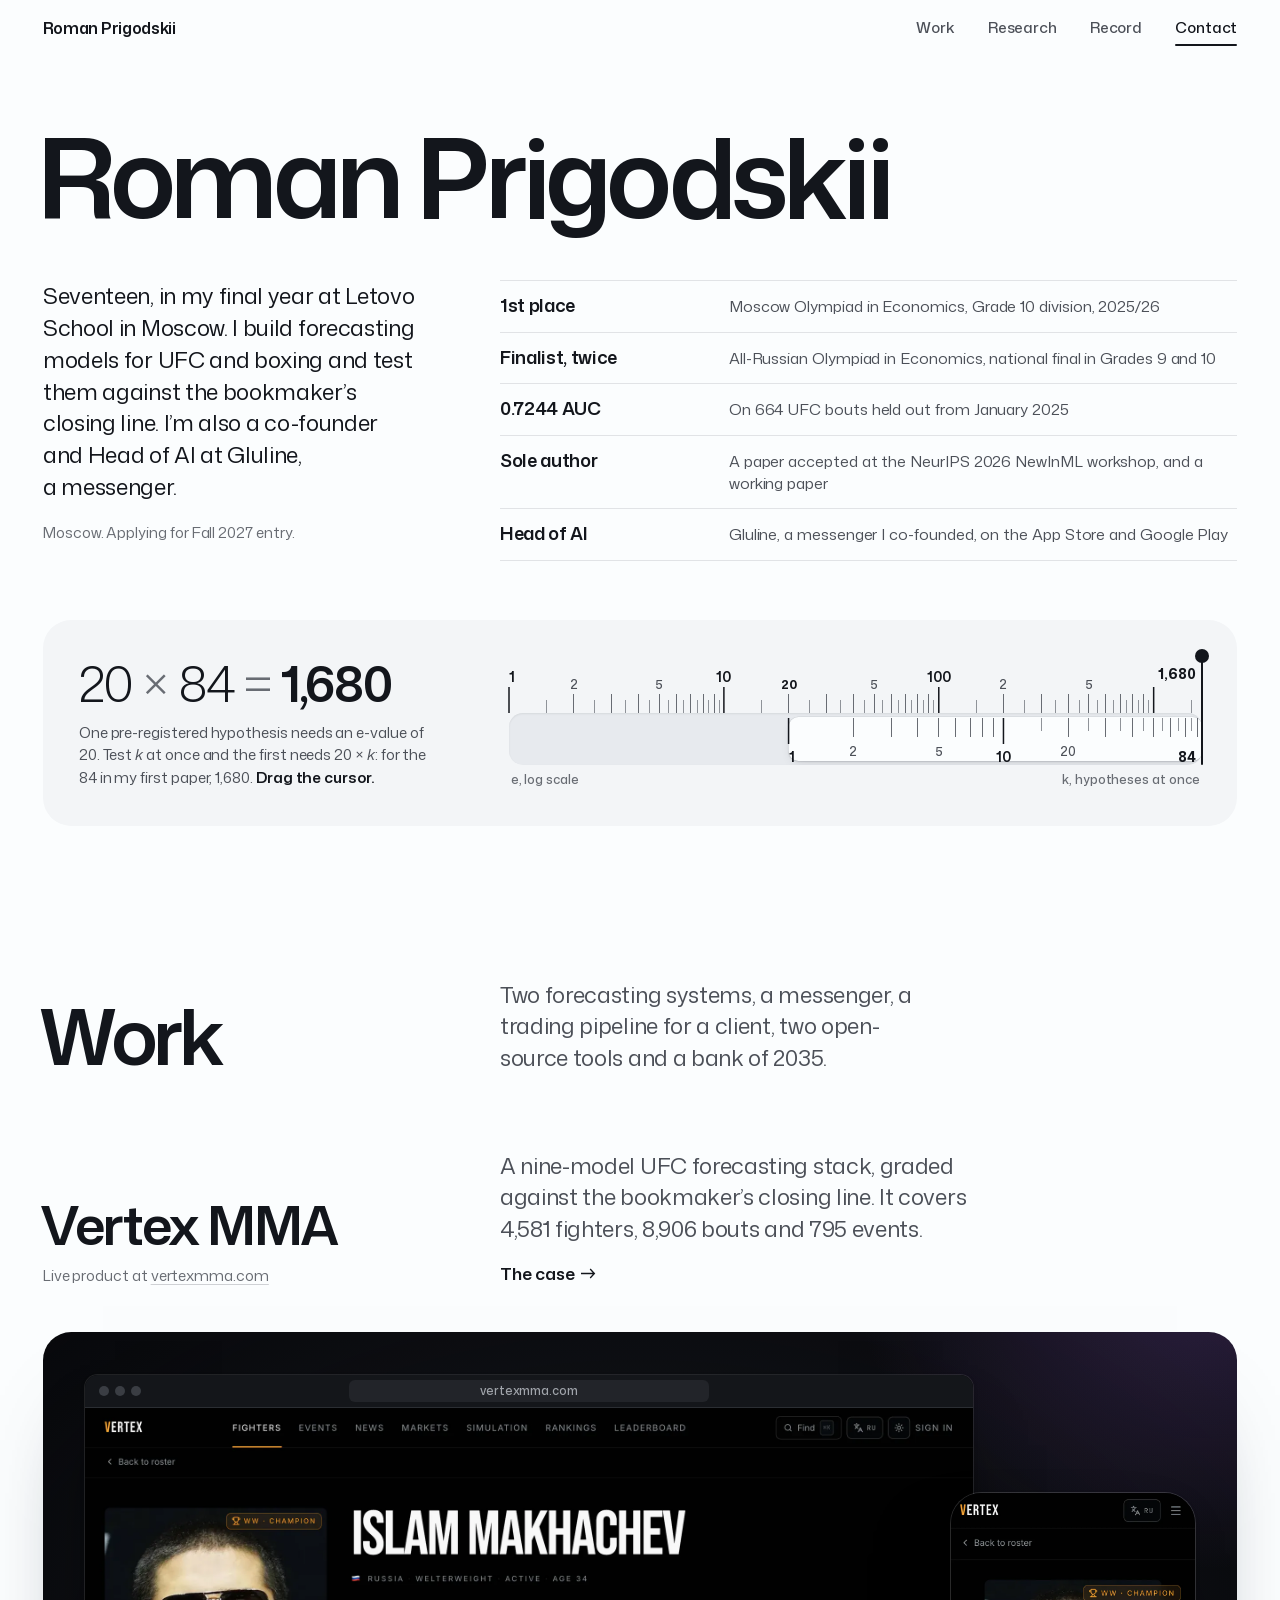
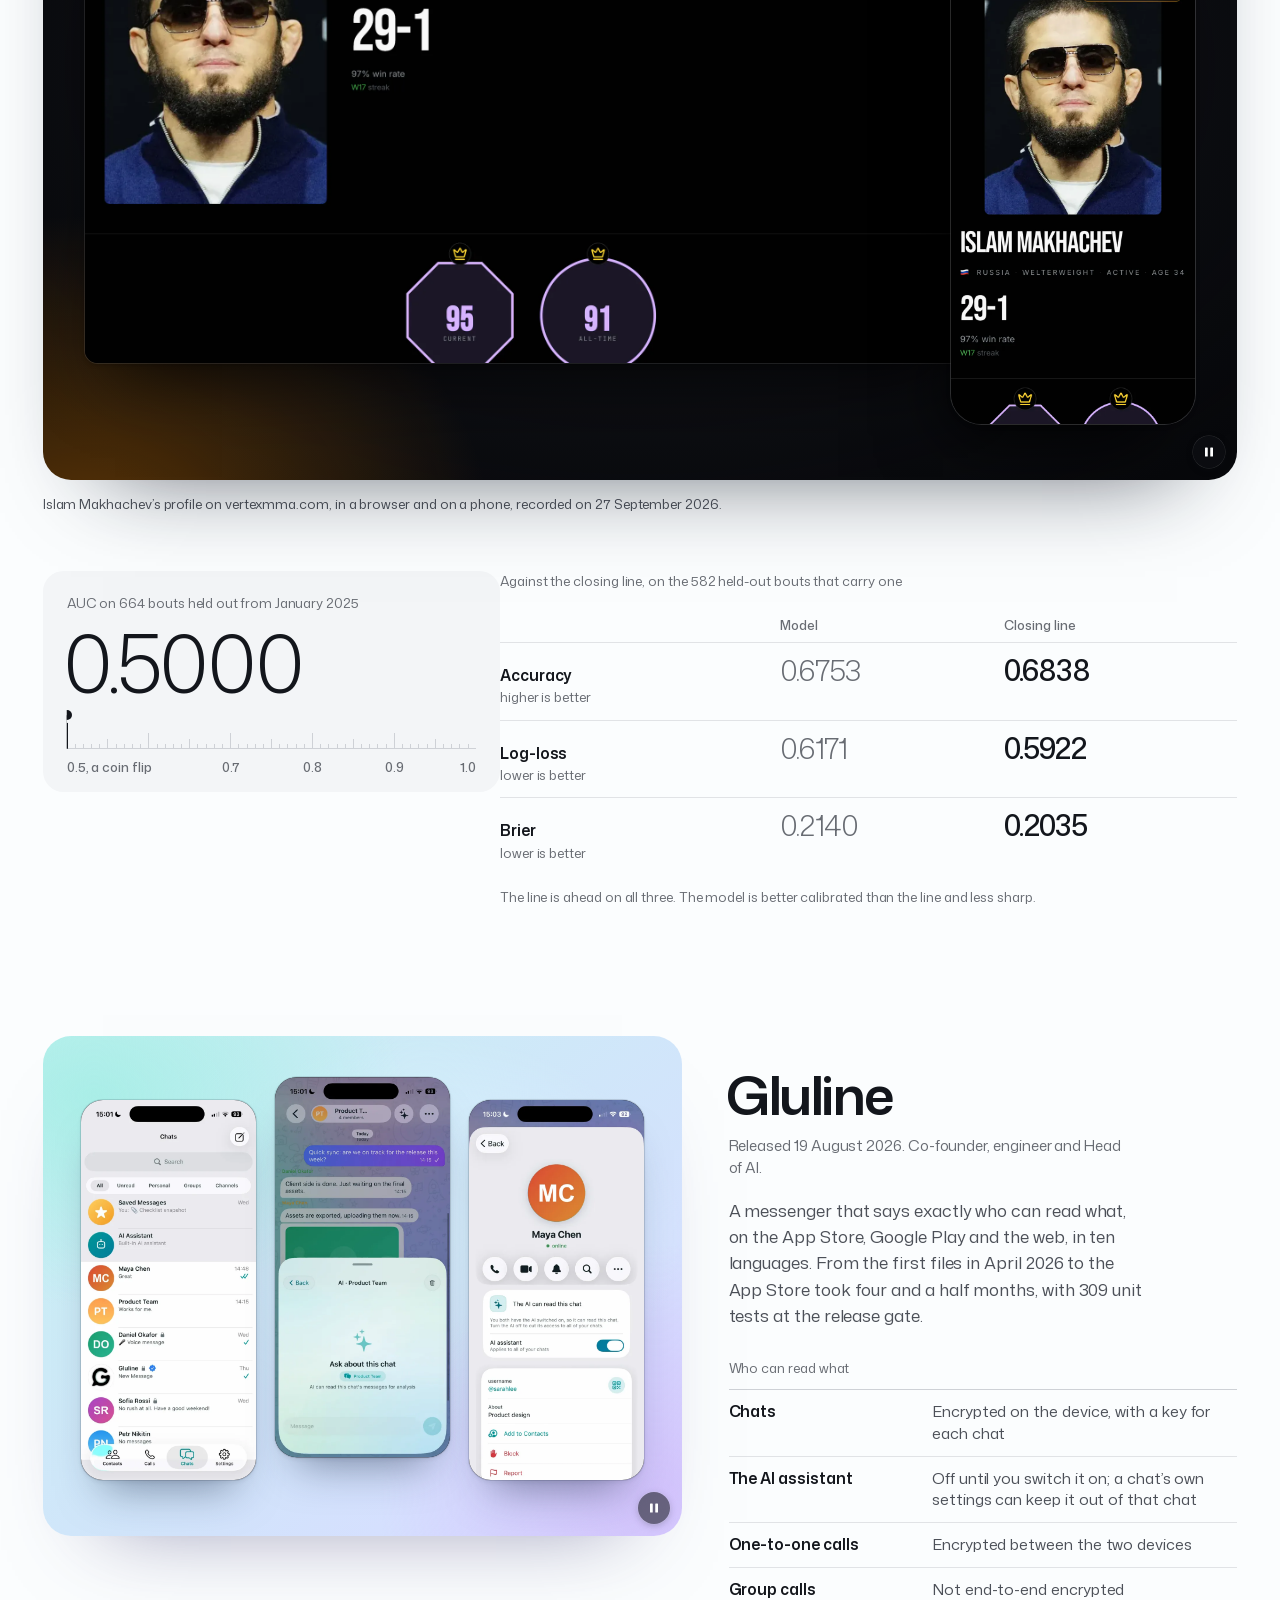
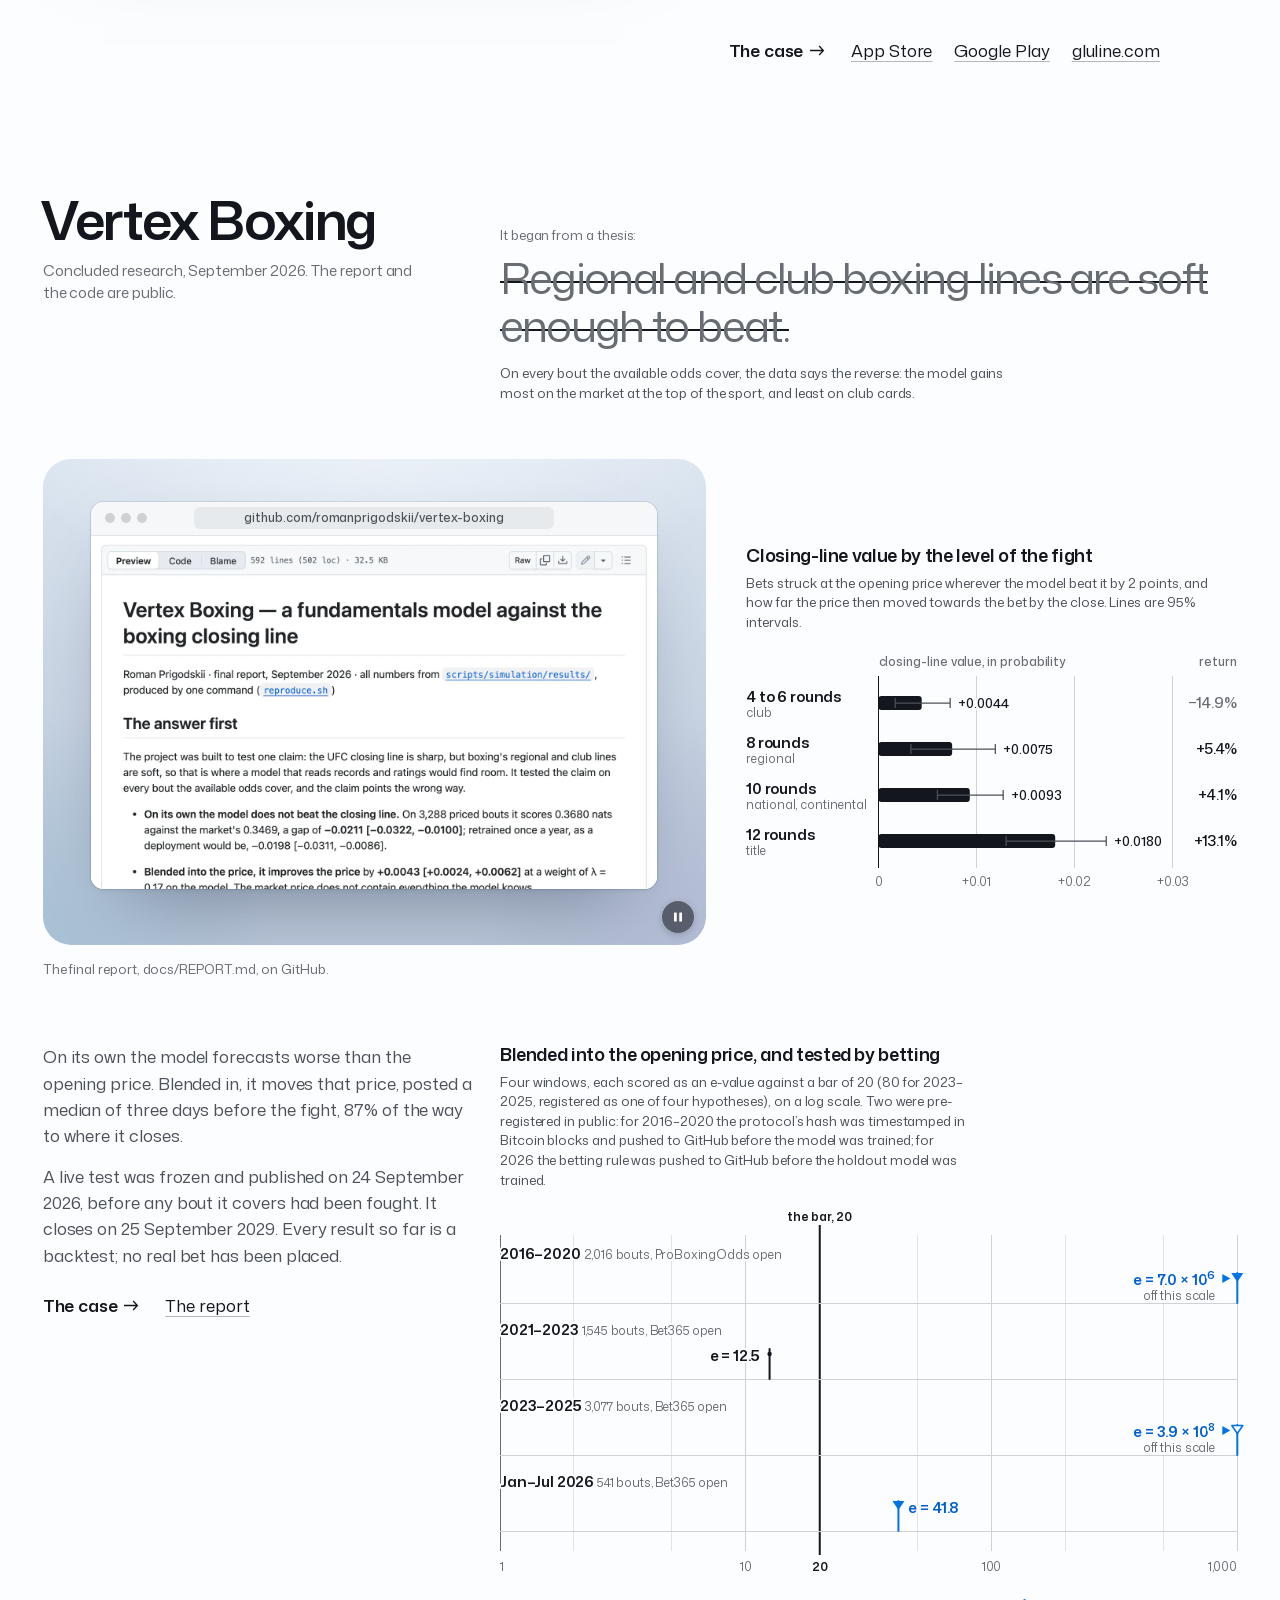
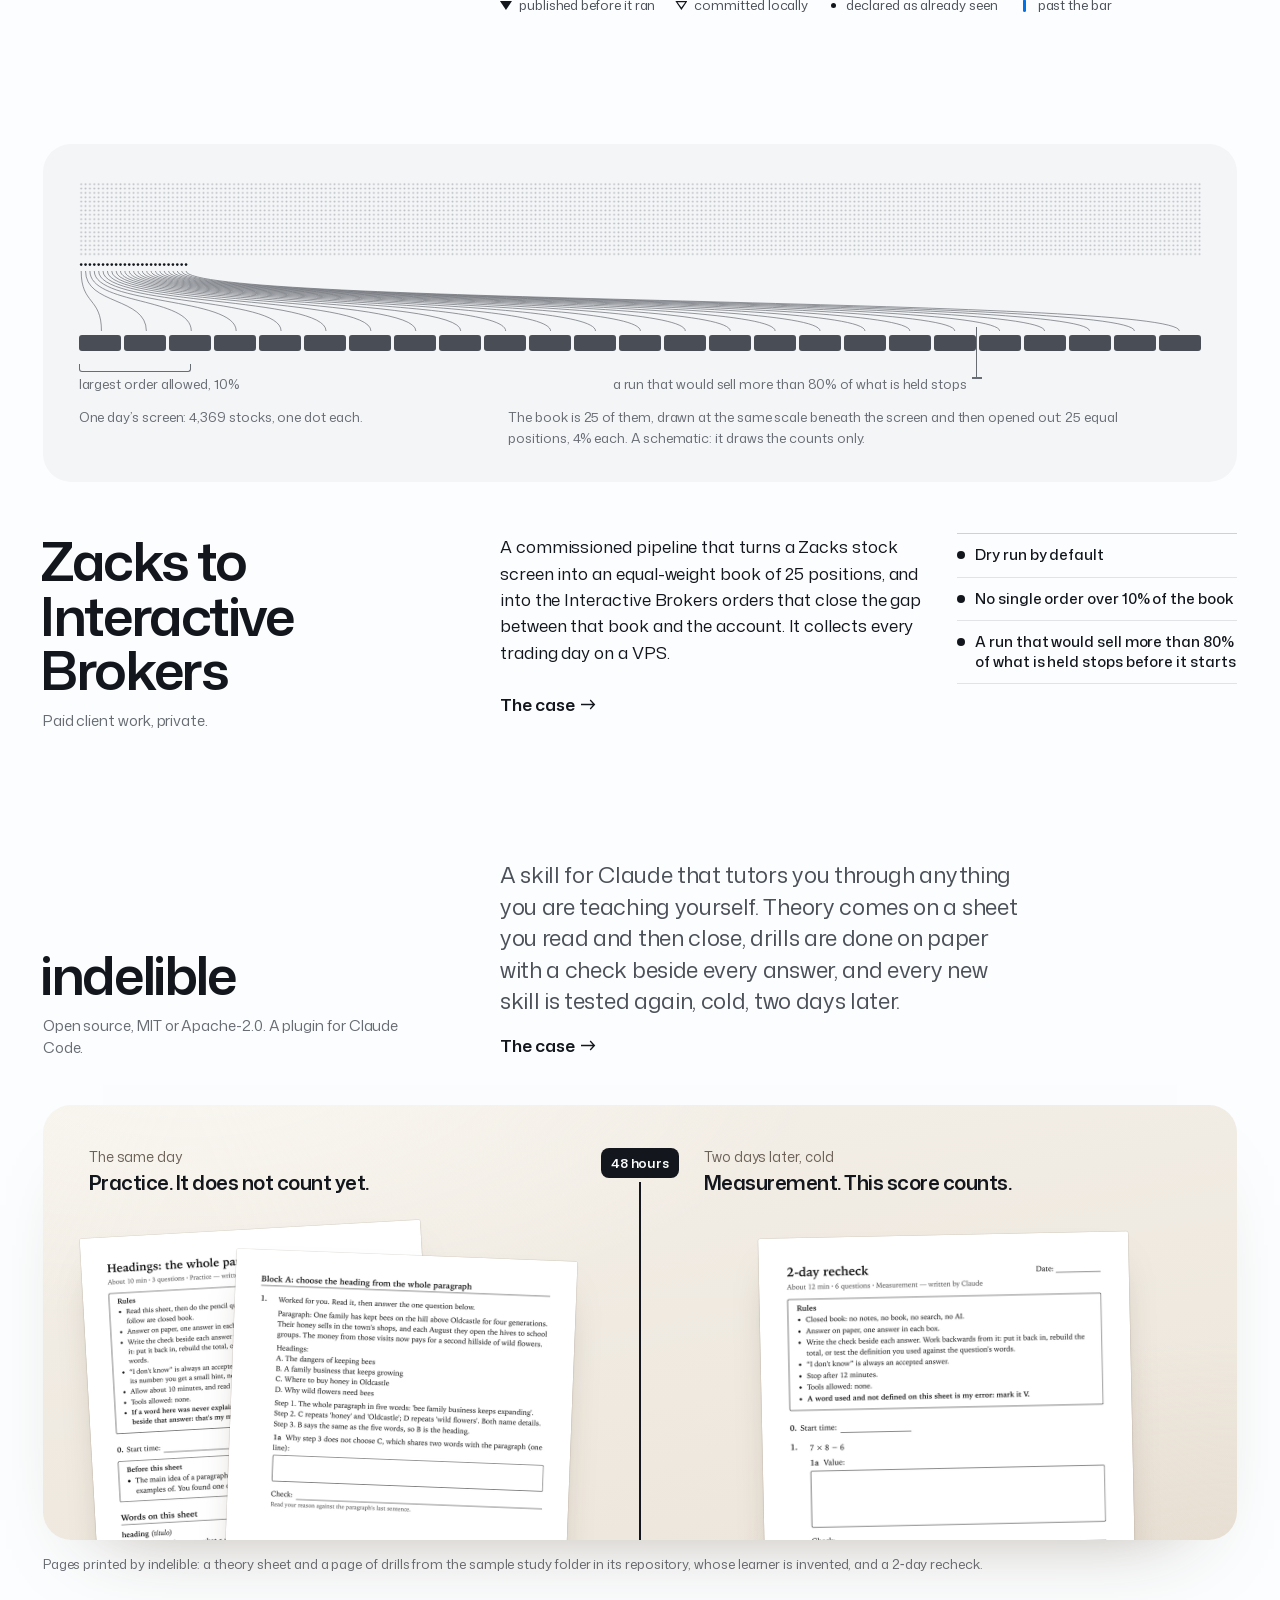
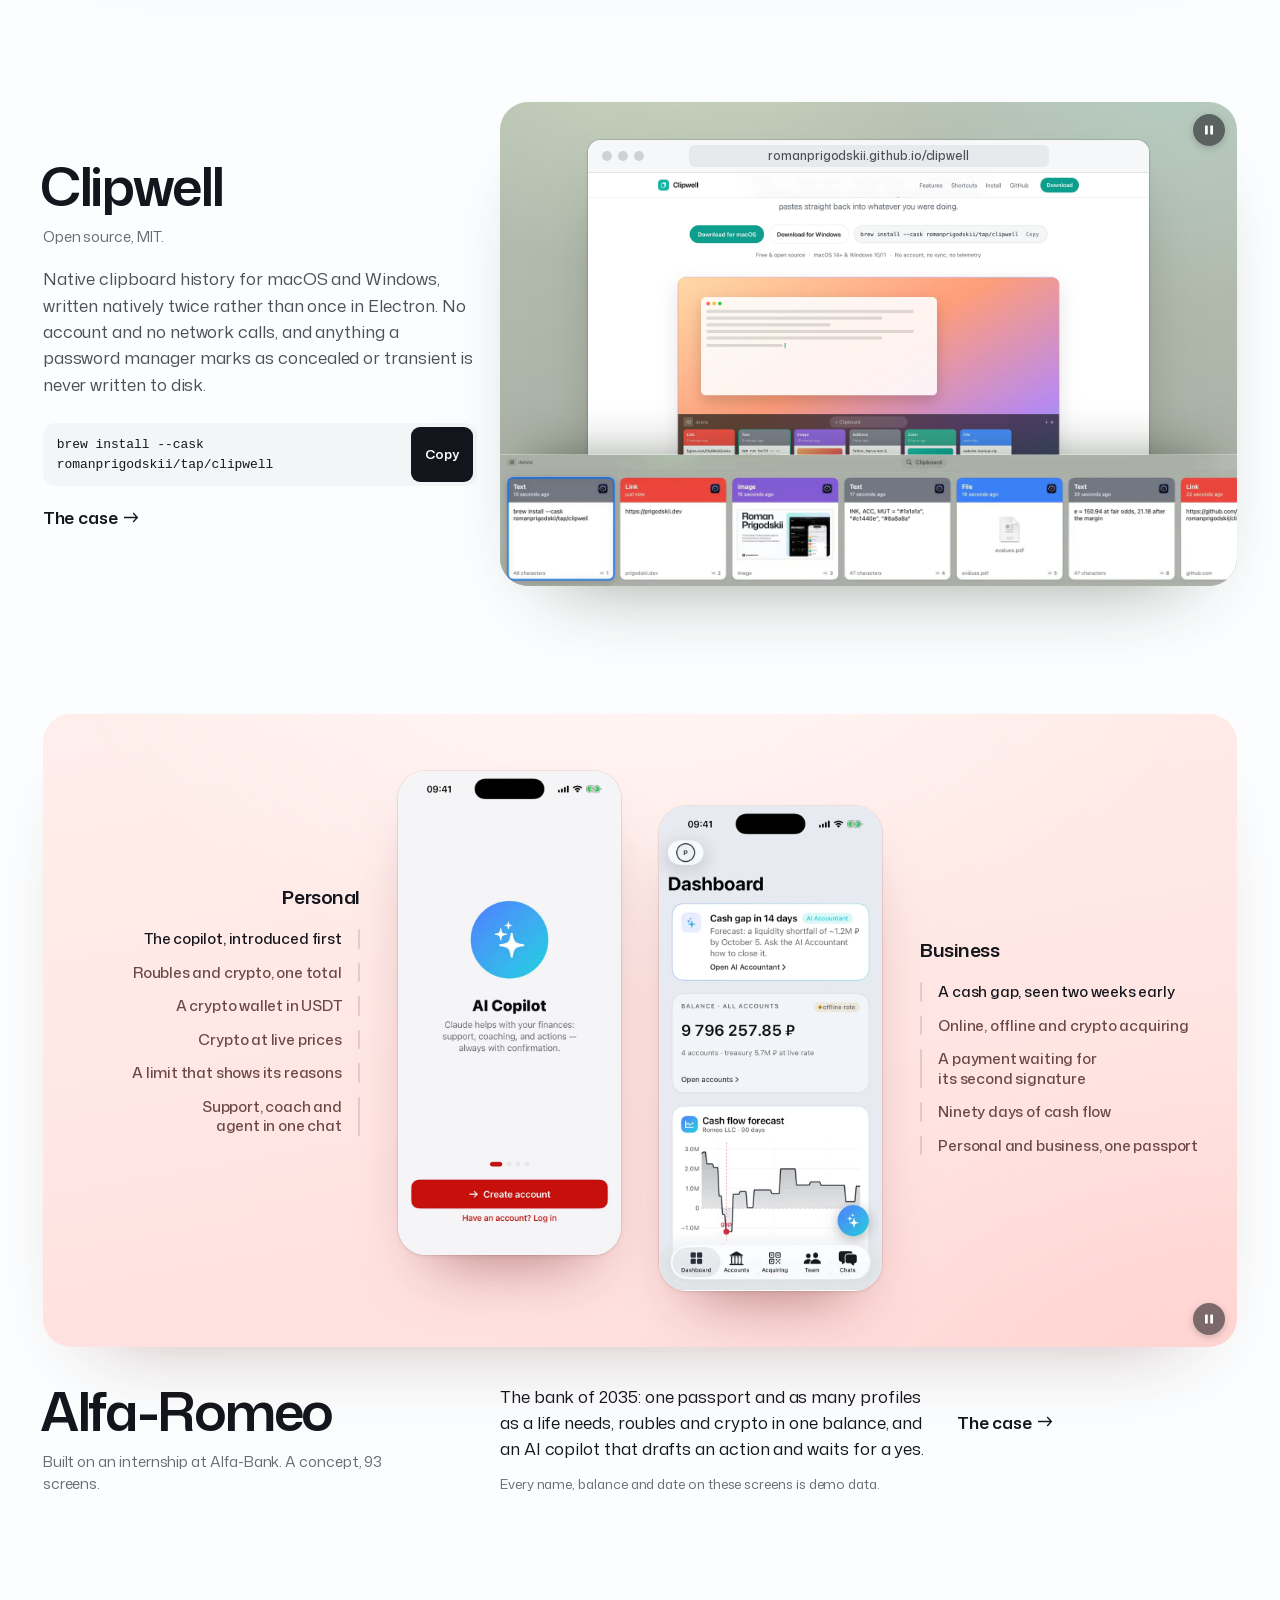
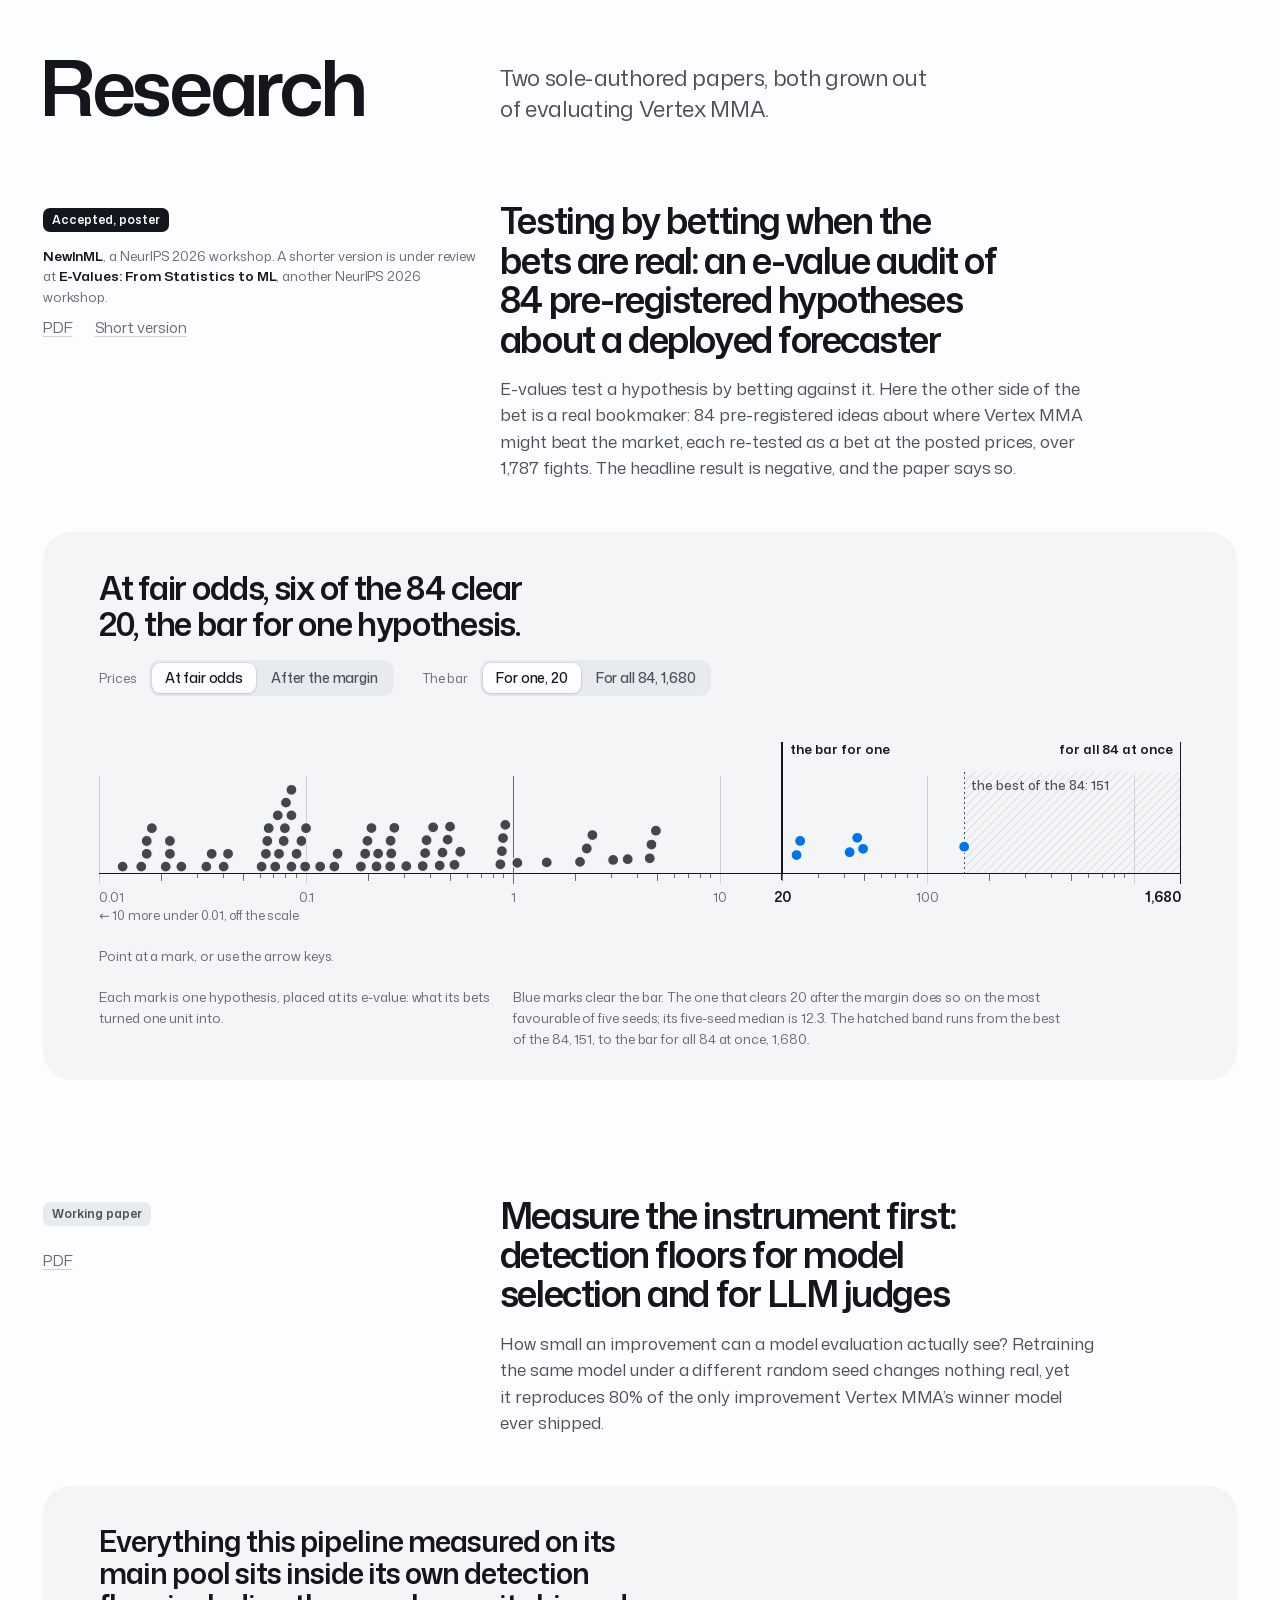
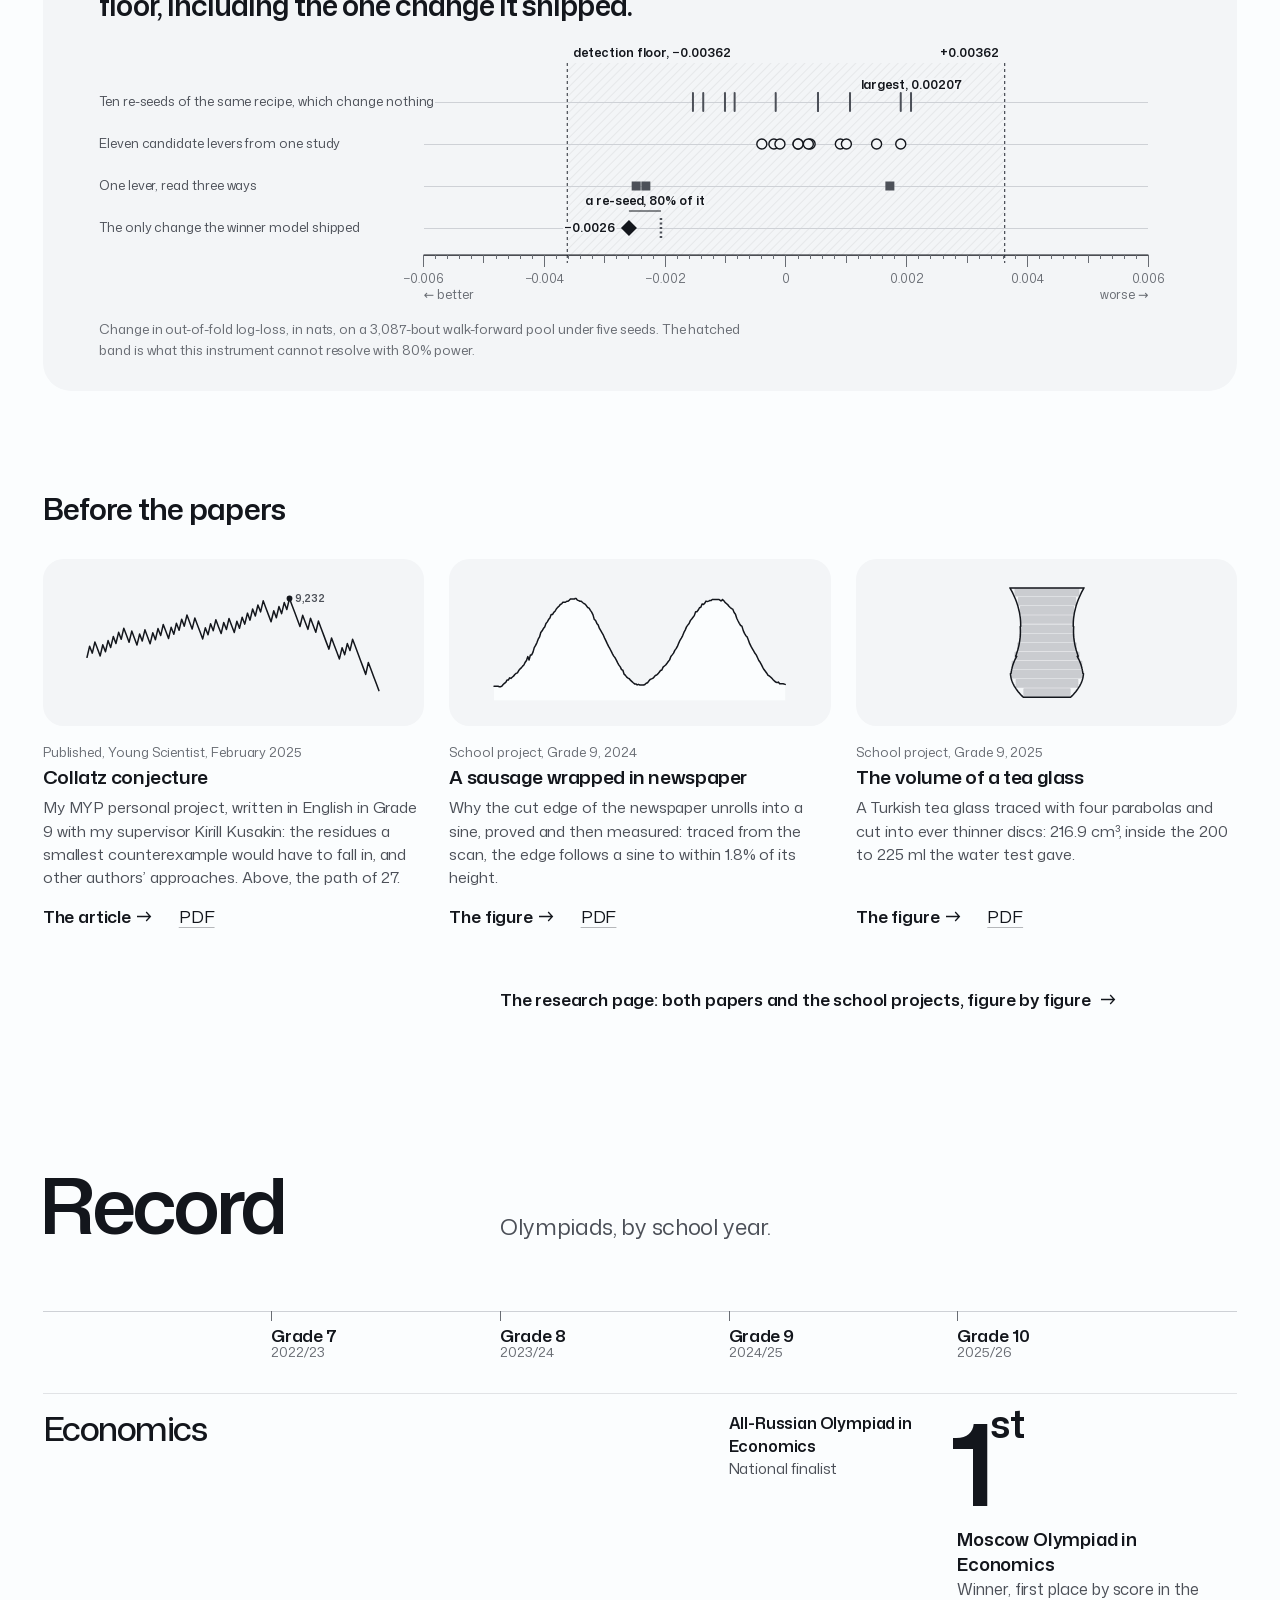
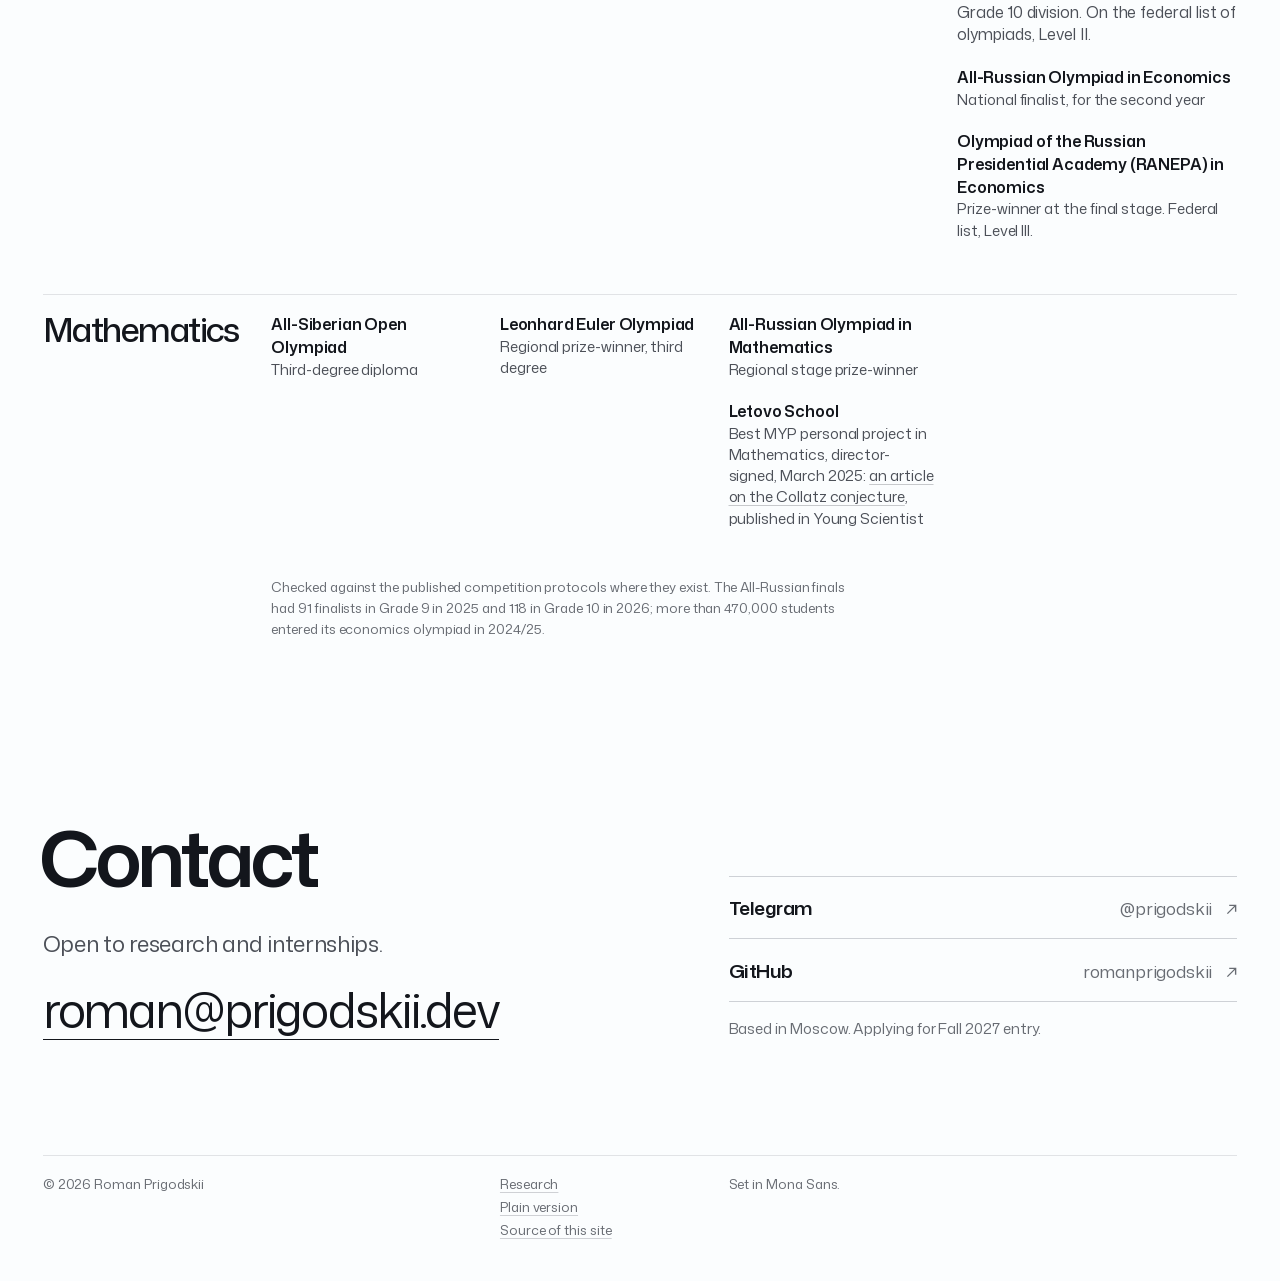
==== index.html @ 12d8abd6 "feat: indelible, the seventh project On the home page between Zacks and Clipwell: pages indelible pr" ====
<!doctype html>
<html lang="en">
<head>
<meta charset="utf-8">
<meta name="viewport" content="width=device-width, initial-scale=1, viewport-fit=cover">
<title>Roman Prigodskii</title>
<meta name="description" content="17, Moscow. Forecasting models for UFC and boxing, co-founder and Head of AI at Gluline, and a sole-authored paper accepted at a NeurIPS 2026 workshop.">
<meta name="author" content="Roman Prigodskii">
<meta name="theme-color" content="#FBFCFE">
<link rel="canonical" href="https://prigodskii.dev/">
<meta property="og:type" content="profile">
<meta property="og:title" content="Roman Prigodskii">
<meta property="og:description" content="17, Moscow. Forecasting models for UFC and boxing, co-founder and Head of AI at Gluline, and a sole-authored paper accepted at a NeurIPS 2026 workshop.">
<meta property="og:url" content="https://prigodskii.dev/">
<meta property="og:image" content="https://prigodskii.dev/assets/img/og.png">
<meta property="og:image:width" content="1200">
<meta property="og:image:height" content="630">
<meta property="og:image:alt" content="Roman Prigodskii: forecasting models graded against the bookmaker's closing line; co-founder and Head of AI at Gluline. Beside it, vertexmma.com in a browser and the Gluline app on a phone.">
<meta name="twitter:card" content="summary_large_image">
<meta name="twitter:image:alt" content="Roman Prigodskii: forecasting models graded against the bookmaker's closing line; co-founder and Head of AI at Gluline. Beside it, vertexmma.com in a browser and the Gluline app on a phone.">
<link rel="icon" href="assets/img/mark.svg" type="image/svg+xml">
<link rel="apple-touch-icon" href="assets/img/mark-180.png">
<link rel="preload" href="assets/fonts/mona-sans-200-900-normal-latin.woff2" as="font" type="font/woff2" crossorigin>
<link rel="stylesheet" href="assets/css/site.css">
<!-- the other pages' stylesheets, fetched at idle so that a first click to one waits for nothing (where prefetch is unsupported, assets/js/vt.js fetches them) -->
<link rel="prefetch" href="assets/css/vertex-mma.css">
<link rel="prefetch" href="assets/css/gluline.css">
<link rel="prefetch" href="assets/css/vertex-boxing.css">
<link rel="prefetch" href="assets/css/zacks-ibkr.css">
<link rel="prefetch" href="assets/css/indelible.css">
<link rel="prefetch" href="assets/css/clipwell.css">
<link rel="prefetch" href="assets/css/alfa-romeo.css">
<link rel="prefetch" href="assets/css/research.css">
<script type="application/ld+json">
{"@context":"https://schema.org","@type":"Person","name":"Roman Prigodskii","url":"https://prigodskii.dev/","email":"mailto:roman@prigodskii.dev","jobTitle":"Student and independent researcher","affiliation":{"@type":"EducationalOrganization","name":"Letovo School"},"address":{"@type":"PostalAddress","addressLocality":"Moscow","addressCountry":"RU"},"sameAs":["https://github.com/romanprigodskii","https://t.me/prigodskii","https://vertexmma.com","https://gluline.com"],"knowsAbout":["Empirical market efficiency","E-values and anytime-valid inference","Forecasting","Gradient boosting","Software engineering"]}
</script>
<script>
  /* motion states apply only when the scripts run; if they never arrive, everything shows */
  document.documentElement.classList.add("js");
  setTimeout(function () { if (!window.__rp) document.documentElement.classList.remove("js"); }, 2500);
</script>
<script src="assets/js/vt.js"></script>
<script src="assets/js/figures.js" defer></script>
<script src="assets/js/site.js" defer></script>
</head>
<body data-base="">
<a class="skip" href="#work">Skip to the work</a>


<header class="bar" data-bar data-hide-name>
  <div class="frame bar-in">
    <a class="bar-name" href="#top">Roman Prigodskii</a>
    <nav class="bar-nav" aria-label="Sections">
      <a href="#work">Work</a>
      <a href="#research">Research</a>
      <a href="#record">Record</a>
      <a href="#contact">Contact</a>
    </nav>
  </div>
</header>

<main id="top">

<!-- ============================================================ hero -->
<section class="hero" aria-labelledby="name">
  <div class="frame">
    <h1 class="name" id="name"><span class="name-t">Roman <span class="name-b">Prigodskii</span></span><span class="name-scan" aria-hidden="true"></span></h1>

    <div class="cols hero-a">
      <div class="hero-lead" data-rv style="--d:380ms">
        <p class="lead">Seventeen, in my final year at Letovo School in Moscow. I build forecasting models for UFC and boxing and test them against the bookmaker&rsquo;s closing line. I&rsquo;m also a co-founder and Head of AI at Gluline, a messenger.</p>
        <p class="hero-meta">Moscow. Applying for Fall 2027 entry.</p>
      </div>
      <dl class="spec" aria-label="In short">
        <div data-rv style="--d:460ms"><dt>1st place</dt><dd>Moscow Olympiad in Economics, Grade 10 division, 2025/26</dd></div>
        <div data-rv style="--d:510ms"><dt>Finalist, twice</dt><dd>All-Russian Olympiad in Economics, national final in Grades 9 and 10</dd></div>
        <div data-rv style="--d:560ms"><dt>0.7244 AUC</dt><dd>On 664 UFC bouts held out from January 2025</dd></div>
        <div data-rv style="--d:610ms"><dt>Sole author</dt><dd>A paper accepted at the NeurIPS 2026 NewInML workshop, and a working paper</dd></div>
        <div data-rv style="--d:660ms"><dt>Head of AI</dt><dd>Gluline, a messenger I co-founded, on the App Store and Google Play</dd></div>
      </dl>
    </div>

    <div class="cols hero-b">
      <div class="rule-side" data-rv style="--d:720ms">
        <p class="rule-display" aria-hidden="true"><span data-ro-a>20</span> <i>&times;</i> <span data-ro-k>84</span> <i>=</i> <span data-ro-d>1,680</span></p>
        <p class="rule-note">One pre-registered hypothesis needs an e-value of 20. Test <var>k</var> at once and the first needs 20&thinsp;&times;&thinsp;<var>k</var>: for the 84 in my first paper, 1,680.<span class="rule-hint"> Drag the cursor.</span></p>
      </div>
      <figure class="rule" data-rv style="--d:760ms">
        <div class="rule-body" data-rule-body>
          <div class="stock stock-top"><!--@ruleD--><svg class="sc sc-d" width="100%" height="60" focusable="false" aria-hidden="true"><line class="tD" x1="0%" x2="0%" y1="34" y2="60"/><line class="th" x1="5.46%" x2="5.46%" y1="47" y2="60"/><line class="tn" x1="1.283%" x2="1.283%" y1="52" y2="60"/><line class="tn" x1="2.455%" x2="2.455%" y1="52" y2="60"/><line class="tn" x1="3.533%" x2="3.533%" y1="52" y2="60"/><line class="tn" x1="4.531%" x2="4.531%" y1="52" y2="60"/><line class="tn" x1="6.329%" x2="6.329%" y1="52" y2="60"/><line class="tn" x1="7.145%" x2="7.145%" y1="52" y2="60"/><line class="tn" x1="7.915%" x2="7.915%" y1="52" y2="60"/><line class="tn" x1="8.643%" x2="8.643%" y1="52" y2="60"/><line class="tu" x1="0.657%" x2="0.657%" y1="55" y2="60"/><line class="tu" x1="1.882%" x2="1.882%" y1="55" y2="60"/><line class="tu" x1="3.005%" x2="3.005%" y1="55" y2="60"/><line class="tu" x1="4.041%" x2="4.041%" y1="55" y2="60"/><line class="tu" x1="5.003%" x2="5.003%" y1="55" y2="60"/><line class="tu" x1="5.901%" x2="5.901%" y1="55" y2="60"/><line class="tu" x1="6.743%" x2="6.743%" y1="55" y2="60"/><line class="tu" x1="7.535%" x2="7.535%" y1="55" y2="60"/><line class="tu" x1="8.284%" x2="8.284%" y1="55" y2="60"/><line class="tu" x1="8.992%" x2="8.992%" y1="55" y2="60"/><line class="tM" x1="9.333%" x2="9.333%" y1="41" y2="60"/><line class="th" x1="12.338%" x2="12.338%" y1="47" y2="60"/><line class="tn" x1="9.99%" x2="9.99%" y1="52" y2="60"/><line class="tn" x1="10.617%" x2="10.617%" y1="52" y2="60"/><line class="tn" x1="11.215%" x2="11.215%" y1="52" y2="60"/><line class="tn" x1="11.788%" x2="11.788%" y1="52" y2="60"/><line class="tn" x1="12.866%" x2="12.866%" y1="52" y2="60"/><line class="tn" x1="13.374%" x2="13.374%" y1="52" y2="60"/><line class="tn" x1="13.864%" x2="13.864%" y1="52" y2="60"/><line class="tn" x1="14.337%" x2="14.337%" y1="52" y2="60"/><line class="tM" x1="14.793%" x2="14.793%" y1="41" y2="60"/><line class="th" x1="16.869%" x2="16.869%" y1="47" y2="60"/><line class="tn" x1="15.235%" x2="15.235%" y1="52" y2="60"/><line class="tn" x1="15.662%" x2="15.662%" y1="52" y2="60"/><line class="tn" x1="16.076%" x2="16.076%" y1="52" y2="60"/><line class="tn" x1="16.478%" x2="16.478%" y1="52" y2="60"/><line class="tn" x1="17.248%" x2="17.248%" y1="52" y2="60"/><line class="tn" x1="17.617%" x2="17.617%" y1="52" y2="60"/><line class="tn" x1="17.976%" x2="17.976%" y1="52" y2="60"/><line class="tn" x1="18.326%" x2="18.326%" y1="52" y2="60"/><line class="tM" x1="18.667%" x2="18.667%" y1="41" y2="60"/><line class="th" x1="20.253%" x2="20.253%" y1="47" y2="60"/><line class="tu" x1="18.999%" x2="18.999%" y1="55" y2="60"/><line class="tu" x1="19.324%" x2="19.324%" y1="55" y2="60"/><line class="tu" x1="19.641%" x2="19.641%" y1="55" y2="60"/><line class="tu" x1="19.95%" x2="19.95%" y1="55" y2="60"/><line class="tu" x1="20.549%" x2="20.549%" y1="55" y2="60"/><line class="tu" x1="20.838%" x2="20.838%" y1="55" y2="60"/><line class="tu" x1="21.122%" x2="21.122%" y1="55" y2="60"/><line class="tu" x1="21.399%" x2="21.399%" y1="55" y2="60"/><line class="tM" x1="21.671%" x2="21.671%" y1="41" y2="60"/><line class="th" x1="22.955%" x2="22.955%" y1="47" y2="60"/><line class="tu" x1="21.938%" x2="21.938%" y1="55" y2="60"/><line class="tu" x1="22.2%" x2="22.2%" y1="55" y2="60"/><line class="tu" x1="22.456%" x2="22.456%" y1="55" y2="60"/><line class="tu" x1="22.708%" x2="22.708%" y1="55" y2="60"/><line class="tu" x1="23.197%" x2="23.197%" y1="55" y2="60"/><line class="tu" x1="23.436%" x2="23.436%" y1="55" y2="60"/><line class="tu" x1="23.67%" x2="23.67%" y1="55" y2="60"/><line class="tu" x1="23.9%" x2="23.9%" y1="55" y2="60"/><line class="tM" x1="24.126%" x2="24.126%" y1="41" y2="60"/><line class="th" x1="25.204%" x2="25.204%" y1="47" y2="60"/><line class="tu" x1="24.349%" x2="24.349%" y1="55" y2="60"/><line class="tu" x1="24.568%" x2="24.568%" y1="55" y2="60"/><line class="tu" x1="24.783%" x2="24.783%" y1="55" y2="60"/><line class="tu" x1="24.995%" x2="24.995%" y1="55" y2="60"/><line class="tu" x1="25.41%" x2="25.41%" y1="55" y2="60"/><line class="tu" x1="25.612%" x2="25.612%" y1="55" y2="60"/><line class="tu" x1="25.812%" x2="25.812%" y1="55" y2="60"/><line class="tu" x1="26.008%" x2="26.008%" y1="55" y2="60"/><line class="tM" x1="26.202%" x2="26.202%" y1="41" y2="60"/><line class="th" x1="27.131%" x2="27.131%" y1="47" y2="60"/><line class="tu" x1="26.393%" x2="26.393%" y1="55" y2="60"/><line class="tu" x1="26.581%" x2="26.581%" y1="55" y2="60"/><line class="tu" x1="26.767%" x2="26.767%" y1="55" y2="60"/><line class="tu" x1="26.95%" x2="26.95%" y1="55" y2="60"/><line class="tu" x1="27.309%" x2="27.309%" y1="55" y2="60"/><line class="tu" x1="27.485%" x2="27.485%" y1="55" y2="60"/><line class="tu" x1="27.659%" x2="27.659%" y1="55" y2="60"/><line class="tu" x1="27.831%" x2="27.831%" y1="55" y2="60"/><line class="tM" x1="28%" x2="28%" y1="41" y2="60"/><line class="th" x1="28.816%" x2="28.816%" y1="47" y2="60"/><line class="tu" x1="28.167%" x2="28.167%" y1="55" y2="60"/><line class="tu" x1="28.333%" x2="28.333%" y1="55" y2="60"/><line class="tu" x1="28.496%" x2="28.496%" y1="55" y2="60"/><line class="tu" x1="28.657%" x2="28.657%" y1="55" y2="60"/><line class="tu" x1="28.974%" x2="28.974%" y1="55" y2="60"/><line class="tu" x1="29.13%" x2="29.13%" y1="55" y2="60"/><line class="tu" x1="29.283%" x2="29.283%" y1="55" y2="60"/><line class="tu" x1="29.436%" x2="29.436%" y1="55" y2="60"/><line class="tM" x1="29.586%" x2="29.586%" y1="41" y2="60"/><line class="th" x1="30.314%" x2="30.314%" y1="47" y2="60"/><line class="tu" x1="29.735%" x2="29.735%" y1="55" y2="60"/><line class="tu" x1="29.882%" x2="29.882%" y1="55" y2="60"/><line class="tu" x1="30.028%" x2="30.028%" y1="55" y2="60"/><line class="tu" x1="30.172%" x2="30.172%" y1="55" y2="60"/><line class="tu" x1="30.455%" x2="30.455%" y1="55" y2="60"/><line class="tu" x1="30.595%" x2="30.595%" y1="55" y2="60"/><line class="tu" x1="30.733%" x2="30.733%" y1="55" y2="60"/><line class="tu" x1="30.869%" x2="30.869%" y1="55" y2="60"/><line class="tD" x1="31.005%" x2="31.005%" y1="34" y2="60"/><line class="th" x1="36.464%" x2="36.464%" y1="47" y2="60"/><line class="tn" x1="32.288%" x2="32.288%" y1="52" y2="60"/><line class="tn" x1="33.46%" x2="33.46%" y1="52" y2="60"/><line class="tn" x1="34.538%" x2="34.538%" y1="52" y2="60"/><line class="tn" x1="35.535%" x2="35.535%" y1="52" y2="60"/><line class="tn" x1="37.333%" x2="37.333%" y1="52" y2="60"/><line class="tn" x1="38.15%" x2="38.15%" y1="52" y2="60"/><line class="tn" x1="38.919%" x2="38.919%" y1="52" y2="60"/><line class="tn" x1="39.647%" x2="39.647%" y1="52" y2="60"/><line class="tu" x1="31.662%" x2="31.662%" y1="55" y2="60"/><line class="tu" x1="32.887%" x2="32.887%" y1="55" y2="60"/><line class="tu" x1="34.009%" x2="34.009%" y1="55" y2="60"/><line class="tu" x1="35.046%" x2="35.046%" y1="55" y2="60"/><line class="tu" x1="36.008%" x2="36.008%" y1="55" y2="60"/><line class="tu" x1="36.906%" x2="36.906%" y1="55" y2="60"/><line class="tu" x1="37.748%" x2="37.748%" y1="55" y2="60"/><line class="tu" x1="38.54%" x2="38.54%" y1="55" y2="60"/><line class="tu" x1="39.288%" x2="39.288%" y1="55" y2="60"/><line class="tu" x1="39.997%" x2="39.997%" y1="55" y2="60"/><line class="tM" x1="40.338%" x2="40.338%" y1="41" y2="60"/><line class="th" x1="43.343%" x2="43.343%" y1="47" y2="60"/><line class="tn" x1="40.995%" x2="40.995%" y1="52" y2="60"/><line class="tn" x1="41.622%" x2="41.622%" y1="52" y2="60"/><line class="tn" x1="42.22%" x2="42.22%" y1="52" y2="60"/><line class="tn" x1="42.793%" x2="42.793%" y1="52" y2="60"/><line class="tn" x1="43.871%" x2="43.871%" y1="52" y2="60"/><line class="tn" x1="44.379%" x2="44.379%" y1="52" y2="60"/><line class="tn" x1="44.869%" x2="44.869%" y1="52" y2="60"/><line class="tn" x1="45.341%" x2="45.341%" y1="52" y2="60"/><line class="tM" x1="45.798%" x2="45.798%" y1="41" y2="60"/><line class="th" x1="47.873%" x2="47.873%" y1="47" y2="60"/><line class="tn" x1="46.239%" x2="46.239%" y1="52" y2="60"/><line class="tn" x1="46.667%" x2="46.667%" y1="52" y2="60"/><line class="tn" x1="47.081%" x2="47.081%" y1="52" y2="60"/><line class="tn" x1="47.483%" x2="47.483%" y1="52" y2="60"/><line class="tn" x1="48.253%" x2="48.253%" y1="52" y2="60"/><line class="tn" x1="48.622%" x2="48.622%" y1="52" y2="60"/><line class="tn" x1="48.981%" x2="48.981%" y1="52" y2="60"/><line class="tn" x1="49.331%" x2="49.331%" y1="52" y2="60"/><line class="tM" x1="49.672%" x2="49.672%" y1="41" y2="60"/><line class="th" x1="51.257%" x2="51.257%" y1="47" y2="60"/><line class="tu" x1="50.004%" x2="50.004%" y1="55" y2="60"/><line class="tu" x1="50.328%" x2="50.328%" y1="55" y2="60"/><line class="tu" x1="50.645%" x2="50.645%" y1="55" y2="60"/><line class="tu" x1="50.955%" x2="50.955%" y1="55" y2="60"/><line class="tu" x1="51.553%" x2="51.553%" y1="55" y2="60"/><line class="tu" x1="51.843%" x2="51.843%" y1="55" y2="60"/><line class="tu" x1="52.127%" x2="52.127%" y1="55" y2="60"/><line class="tu" x1="52.404%" x2="52.404%" y1="55" y2="60"/><line class="tM" x1="52.676%" x2="52.676%" y1="41" y2="60"/><line class="th" x1="53.96%" x2="53.96%" y1="47" y2="60"/><line class="tu" x1="52.943%" x2="52.943%" y1="55" y2="60"/><line class="tu" x1="53.204%" x2="53.204%" y1="55" y2="60"/><line class="tu" x1="53.461%" x2="53.461%" y1="55" y2="60"/><line class="tu" x1="53.712%" x2="53.712%" y1="55" y2="60"/><line class="tu" x1="54.202%" x2="54.202%" y1="55" y2="60"/><line class="tu" x1="54.441%" x2="54.441%" y1="55" y2="60"/><line class="tu" x1="54.675%" x2="54.675%" y1="55" y2="60"/><line class="tu" x1="54.905%" x2="54.905%" y1="55" y2="60"/><line class="tM" x1="55.131%" x2="55.131%" y1="41" y2="60"/><line class="th" x1="56.209%" x2="56.209%" y1="47" y2="60"/><line class="tu" x1="55.354%" x2="55.354%" y1="55" y2="60"/><line class="tu" x1="55.573%" x2="55.573%" y1="55" y2="60"/><line class="tu" x1="55.788%" x2="55.788%" y1="55" y2="60"/><line class="tu" x1="56%" x2="56%" y1="55" y2="60"/><line class="tu" x1="56.415%" x2="56.415%" y1="55" y2="60"/><line class="tu" x1="56.617%" x2="56.617%" y1="55" y2="60"/><line class="tu" x1="56.817%" x2="56.817%" y1="55" y2="60"/><line class="tu" x1="57.013%" x2="57.013%" y1="55" y2="60"/><line class="tM" x1="57.207%" x2="57.207%" y1="41" y2="60"/><line class="th" x1="58.136%" x2="58.136%" y1="47" y2="60"/><line class="tu" x1="57.398%" x2="57.398%" y1="55" y2="60"/><line class="tu" x1="57.586%" x2="57.586%" y1="55" y2="60"/><line class="tu" x1="57.772%" x2="57.772%" y1="55" y2="60"/><line class="tu" x1="57.955%" x2="57.955%" y1="55" y2="60"/><line class="tu" x1="58.314%" x2="58.314%" y1="55" y2="60"/><line class="tu" x1="58.49%" x2="58.49%" y1="55" y2="60"/><line class="tu" x1="58.664%" x2="58.664%" y1="55" y2="60"/><line class="tu" x1="58.836%" x2="58.836%" y1="55" y2="60"/><line class="tM" x1="59.005%" x2="59.005%" y1="41" y2="60"/><line class="th" x1="59.821%" x2="59.821%" y1="47" y2="60"/><line class="tu" x1="59.172%" x2="59.172%" y1="55" y2="60"/><line class="tu" x1="59.337%" x2="59.337%" y1="55" y2="60"/><line class="tu" x1="59.501%" x2="59.501%" y1="55" y2="60"/><line class="tu" x1="59.662%" x2="59.662%" y1="55" y2="60"/><line class="tu" x1="59.979%" x2="59.979%" y1="55" y2="60"/><line class="tu" x1="60.134%" x2="60.134%" y1="55" y2="60"/><line class="tu" x1="60.288%" x2="60.288%" y1="55" y2="60"/><line class="tu" x1="60.44%" x2="60.44%" y1="55" y2="60"/><line class="tM" x1="60.591%" x2="60.591%" y1="41" y2="60"/><line class="th" x1="61.319%" x2="61.319%" y1="47" y2="60"/><line class="tu" x1="60.74%" x2="60.74%" y1="55" y2="60"/><line class="tu" x1="60.887%" x2="60.887%" y1="55" y2="60"/><line class="tu" x1="61.032%" x2="61.032%" y1="55" y2="60"/><line class="tu" x1="61.176%" x2="61.176%" y1="55" y2="60"/><line class="tu" x1="61.46%" x2="61.46%" y1="55" y2="60"/><line class="tu" x1="61.599%" x2="61.599%" y1="55" y2="60"/><line class="tu" x1="61.738%" x2="61.738%" y1="55" y2="60"/><line class="tu" x1="61.874%" x2="61.874%" y1="55" y2="60"/><line class="tD" x1="62.01%" x2="62.01%" y1="34" y2="60"/><line class="th" x1="67.469%" x2="67.469%" y1="47" y2="60"/><line class="tn" x1="63.293%" x2="63.293%" y1="52" y2="60"/><line class="tn" x1="64.465%" x2="64.465%" y1="52" y2="60"/><line class="tn" x1="65.542%" x2="65.542%" y1="52" y2="60"/><line class="tn" x1="66.54%" x2="66.54%" y1="52" y2="60"/><line class="tn" x1="68.338%" x2="68.338%" y1="52" y2="60"/><line class="tn" x1="69.155%" x2="69.155%" y1="52" y2="60"/><line class="tn" x1="69.924%" x2="69.924%" y1="52" y2="60"/><line class="tn" x1="70.652%" x2="70.652%" y1="52" y2="60"/><line class="tu" x1="62.667%" x2="62.667%" y1="55" y2="60"/><line class="tu" x1="63.891%" x2="63.891%" y1="55" y2="60"/><line class="tu" x1="65.014%" x2="65.014%" y1="55" y2="60"/><line class="tu" x1="66.051%" x2="66.051%" y1="55" y2="60"/><line class="tu" x1="67.013%" x2="67.013%" y1="55" y2="60"/><line class="tu" x1="67.911%" x2="67.911%" y1="55" y2="60"/><line class="tu" x1="68.753%" x2="68.753%" y1="55" y2="60"/><line class="tu" x1="69.545%" x2="69.545%" y1="55" y2="60"/><line class="tu" x1="70.293%" x2="70.293%" y1="55" y2="60"/><line class="tu" x1="71.002%" x2="71.002%" y1="55" y2="60"/><line class="tM" x1="71.343%" x2="71.343%" y1="41" y2="60"/><line class="th" x1="74.348%" x2="74.348%" y1="47" y2="60"/><line class="tn" x1="72%" x2="72%" y1="52" y2="60"/><line class="tn" x1="72.626%" x2="72.626%" y1="52" y2="60"/><line class="tn" x1="73.225%" x2="73.225%" y1="52" y2="60"/><line class="tn" x1="73.798%" x2="73.798%" y1="52" y2="60"/><line class="tn" x1="74.876%" x2="74.876%" y1="52" y2="60"/><line class="tn" x1="75.384%" x2="75.384%" y1="52" y2="60"/><line class="tn" x1="75.874%" x2="75.874%" y1="52" y2="60"/><line class="tn" x1="76.346%" x2="76.346%" y1="52" y2="60"/><line class="tM" x1="76.803%" x2="76.803%" y1="41" y2="60"/><line class="th" x1="78.878%" x2="78.878%" y1="47" y2="60"/><line class="tn" x1="77.244%" x2="77.244%" y1="52" y2="60"/><line class="tn" x1="77.672%" x2="77.672%" y1="52" y2="60"/><line class="tn" x1="78.086%" x2="78.086%" y1="52" y2="60"/><line class="tn" x1="78.488%" x2="78.488%" y1="52" y2="60"/><line class="tn" x1="79.258%" x2="79.258%" y1="52" y2="60"/><line class="tn" x1="79.627%" x2="79.627%" y1="52" y2="60"/><line class="tn" x1="79.986%" x2="79.986%" y1="52" y2="60"/><line class="tn" x1="80.335%" x2="80.335%" y1="52" y2="60"/><line class="tM" x1="80.676%" x2="80.676%" y1="41" y2="60"/><line class="th" x1="82.262%" x2="82.262%" y1="47" y2="60"/><line class="tu" x1="81.009%" x2="81.009%" y1="55" y2="60"/><line class="tu" x1="81.333%" x2="81.333%" y1="55" y2="60"/><line class="tu" x1="81.65%" x2="81.65%" y1="55" y2="60"/><line class="tu" x1="81.96%" x2="81.96%" y1="55" y2="60"/><line class="tu" x1="82.558%" x2="82.558%" y1="55" y2="60"/><line class="tu" x1="82.848%" x2="82.848%" y1="55" y2="60"/><line class="tu" x1="83.131%" x2="83.131%" y1="55" y2="60"/><line class="tu" x1="83.409%" x2="83.409%" y1="55" y2="60"/><line class="tM" x1="83.681%" x2="83.681%" y1="41" y2="60"/><line class="th" x1="84.964%" x2="84.964%" y1="47" y2="60"/><line class="tu" x1="83.948%" x2="83.948%" y1="55" y2="60"/><line class="tu" x1="84.209%" x2="84.209%" y1="55" y2="60"/><line class="tu" x1="84.466%" x2="84.466%" y1="55" y2="60"/><line class="tu" x1="84.717%" x2="84.717%" y1="55" y2="60"/><line class="tu" x1="85.207%" x2="85.207%" y1="55" y2="60"/><line class="tu" x1="85.445%" x2="85.445%" y1="55" y2="60"/><line class="tu" x1="85.679%" x2="85.679%" y1="55" y2="60"/><line class="tu" x1="85.91%" x2="85.91%" y1="55" y2="60"/><line class="tM" x1="86.136%" x2="86.136%" y1="41" y2="60"/><line class="th" x1="87.214%" x2="87.214%" y1="47" y2="60"/><line class="tu" x1="86.359%" x2="86.359%" y1="55" y2="60"/><line class="tu" x1="86.577%" x2="86.577%" y1="55" y2="60"/><line class="tu" x1="86.793%" x2="86.793%" y1="55" y2="60"/><line class="tu" x1="87.005%" x2="87.005%" y1="55" y2="60"/><line class="tu" x1="87.419%" x2="87.419%" y1="55" y2="60"/><line class="tu" x1="87.622%" x2="87.622%" y1="55" y2="60"/><line class="tu" x1="87.821%" x2="87.821%" y1="55" y2="60"/><line class="tu" x1="88.018%" x2="88.018%" y1="55" y2="60"/><line class="tM" x1="88.212%" x2="88.212%" y1="41" y2="60"/><line class="th" x1="89.141%" x2="89.141%" y1="47" y2="60"/><line class="tu" x1="88.403%" x2="88.403%" y1="55" y2="60"/><line class="tu" x1="88.591%" x2="88.591%" y1="55" y2="60"/><line class="tu" x1="88.777%" x2="88.777%" y1="55" y2="60"/><line class="tu" x1="88.96%" x2="88.96%" y1="55" y2="60"/><line class="tu" x1="89.319%" x2="89.319%" y1="55" y2="60"/><line class="tu" x1="89.495%" x2="89.495%" y1="55" y2="60"/><line class="tu" x1="89.669%" x2="89.669%" y1="55" y2="60"/><line class="tu" x1="89.84%" x2="89.84%" y1="55" y2="60"/><line class="tM" x1="90.01%" x2="90.01%" y1="41" y2="60"/><line class="th" x1="90.826%" x2="90.826%" y1="47" y2="60"/><line class="tu" x1="90.177%" x2="90.177%" y1="55" y2="60"/><line class="tu" x1="90.342%" x2="90.342%" y1="55" y2="60"/><line class="tu" x1="90.505%" x2="90.505%" y1="55" y2="60"/><line class="tu" x1="90.667%" x2="90.667%" y1="55" y2="60"/><line class="tu" x1="90.983%" x2="90.983%" y1="55" y2="60"/><line class="tu" x1="91.139%" x2="91.139%" y1="55" y2="60"/><line class="tu" x1="91.293%" x2="91.293%" y1="55" y2="60"/><line class="tu" x1="91.445%" x2="91.445%" y1="55" y2="60"/><line class="tM" x1="91.596%" x2="91.596%" y1="41" y2="60"/><line class="th" x1="92.324%" x2="92.324%" y1="47" y2="60"/><line class="tu" x1="91.744%" x2="91.744%" y1="55" y2="60"/><line class="tu" x1="91.892%" x2="91.892%" y1="55" y2="60"/><line class="tu" x1="92.037%" x2="92.037%" y1="55" y2="60"/><line class="tu" x1="92.181%" x2="92.181%" y1="55" y2="60"/><line class="tu" x1="92.465%" x2="92.465%" y1="55" y2="60"/><line class="tu" x1="92.604%" x2="92.604%" y1="55" y2="60"/><line class="tu" x1="92.742%" x2="92.742%" y1="55" y2="60"/><line class="tu" x1="92.879%" x2="92.879%" y1="55" y2="60"/><line class="tD" x1="93.014%" x2="93.014%" y1="34" y2="60"/><line class="th" x1="98.474%" x2="98.474%" y1="47" y2="60"/><line class="tn" x1="94.298%" x2="94.298%" y1="52" y2="60"/><line class="tn" x1="95.469%" x2="95.469%" y1="52" y2="60"/><line class="tn" x1="96.547%" x2="96.547%" y1="52" y2="60"/><line class="tn" x1="97.545%" x2="97.545%" y1="52" y2="60"/><line class="tn" x1="99.343%" x2="99.343%" y1="52" y2="60"/><line class="tu" x1="93.671%" x2="93.671%" y1="55" y2="60"/><line class="tu" x1="94.896%" x2="94.896%" y1="55" y2="60"/><line class="tu" x1="96.019%" x2="96.019%" y1="55" y2="60"/><line class="tu" x1="97.055%" x2="97.055%" y1="55" y2="60"/><line class="tu" x1="98.018%" x2="98.018%" y1="55" y2="60"/><line class="tu" x1="98.916%" x2="98.916%" y1="55" y2="60"/><line class="tu" x1="99.757%" x2="99.757%" y1="55" y2="60"/><text class="nD is-first" x="0%" y="29">1</text><text class="nM" x="9.333%" y="36">2</text><text class="nS" x="14.793%" y="36">3</text><text class="nS" x="18.667%" y="36">4</text><text class="nM" x="21.671%" y="36">5</text><text class="nS" x="24.126%" y="36">6</text><text class="nS" x="26.202%" y="36">7</text><text class="nS" x="28%" y="36">8</text><text class="nD" x="31.005%" y="29">10</text><text class="nB" x="40.338%" y="36">20</text><text class="nS" x="45.798%" y="36">3</text><text class="nS" x="49.672%" y="36">4</text><text class="nM" x="52.676%" y="36">5</text><text class="nS" x="55.131%" y="36">6</text><text class="nS" x="57.207%" y="36">7</text><text class="nS" x="59.005%" y="36">8</text><text class="nD" x="62.01%" y="29">100</text><text class="nM" x="71.343%" y="36">2</text><text class="nS" x="76.803%" y="36">3</text><text class="nS" x="80.676%" y="36">4</text><text class="nM" x="83.681%" y="36">5</text><text class="nS" x="86.136%" y="36">6</text><text class="nS" x="88.212%" y="36">7</text><text class="nS" x="90.01%" y="36">8</text><line class="tE" x1="100%" x2="100%" y1="14" y2="60"/><text class="nE" x="100%" dx="-6" y="26">1,680</text></svg><!--/@ruleD--></div>
          <div class="channel"><div class="slide" data-slide><!--@ruleC--><svg class="sc sc-c" width="100%" height="48" focusable="false" aria-hidden="true"><line class="tD" x1="0%" x2="0%" y1="0" y2="26"/><line class="tM" x1="15.644%" x2="15.644%" y1="0" y2="19"/><line class="tM" x1="24.795%" x2="24.795%" y1="0" y2="19"/><line class="tM" x1="31.288%" x2="31.288%" y1="0" y2="19"/><line class="tM" x1="36.324%" x2="36.324%" y1="0" y2="19"/><line class="tM" x1="40.439%" x2="40.439%" y1="0" y2="19"/><line class="tM" x1="43.918%" x2="43.918%" y1="0" y2="19"/><line class="tM" x1="46.931%" x2="46.931%" y1="0" y2="19"/><line class="tM" x1="49.59%" x2="49.59%" y1="0" y2="19"/><line class="tD" x1="51.968%" x2="51.968%" y1="0" y2="26"/><line class="tn" x1="54.119%" x2="54.119%" y1="0" y2="8"/><line class="tn" x1="56.082%" x2="56.082%" y1="0" y2="8"/><line class="tn" x1="57.889%" x2="57.889%" y1="0" y2="8"/><line class="tn" x1="59.561%" x2="59.561%" y1="0" y2="8"/><line class="th" x1="61.119%" x2="61.119%" y1="0" y2="13"/><line class="tn" x1="62.575%" x2="62.575%" y1="0" y2="8"/><line class="tn" x1="63.943%" x2="63.943%" y1="0" y2="8"/><line class="tn" x1="65.233%" x2="65.233%" y1="0" y2="8"/><line class="tn" x1="66.454%" x2="66.454%" y1="0" y2="8"/><line class="tM" x1="67.611%" x2="67.611%" y1="0" y2="19"/><line class="tn" x1="68.712%" x2="68.712%" y1="0" y2="8"/><line class="tn" x1="69.762%" x2="69.762%" y1="0" y2="8"/><line class="tn" x1="70.766%" x2="70.766%" y1="0" y2="8"/><line class="tn" x1="71.726%" x2="71.726%" y1="0" y2="8"/><line class="th" x1="72.647%" x2="72.647%" y1="0" y2="13"/><line class="tn" x1="73.533%" x2="73.533%" y1="0" y2="8"/><line class="tn" x1="74.384%" x2="74.384%" y1="0" y2="8"/><line class="tn" x1="75.205%" x2="75.205%" y1="0" y2="8"/><line class="tn" x1="75.997%" x2="75.997%" y1="0" y2="8"/><line class="tM" x1="76.762%" x2="76.762%" y1="0" y2="19"/><line class="tu" x1="78.219%" x2="78.219%" y1="0" y2="5"/><line class="tu" x1="79.587%" x2="79.587%" y1="0" y2="5"/><line class="th" x1="80.241%" x2="80.241%" y1="0" y2="13"/><line class="tu" x1="80.877%" x2="80.877%" y1="0" y2="5"/><line class="tu" x1="82.097%" x2="82.097%" y1="0" y2="5"/><line class="tM" x1="83.255%" x2="83.255%" y1="0" y2="19"/><line class="tu" x1="84.356%" x2="84.356%" y1="0" y2="5"/><line class="tu" x1="85.406%" x2="85.406%" y1="0" y2="5"/><line class="th" x1="85.913%" x2="85.913%" y1="0" y2="13"/><line class="tu" x1="86.409%" x2="86.409%" y1="0" y2="5"/><line class="tu" x1="87.37%" x2="87.37%" y1="0" y2="5"/><line class="tM" x1="88.291%" x2="88.291%" y1="0" y2="19"/><line class="th" x1="90.442%" x2="90.442%" y1="0" y2="13"/><line class="tM" x1="92.406%" x2="92.406%" y1="0" y2="19"/><line class="th" x1="94.213%" x2="94.213%" y1="0" y2="13"/><line class="tM" x1="95.885%" x2="95.885%" y1="0" y2="19"/><line class="th" x1="97.442%" x2="97.442%" y1="0" y2="13"/><line class="tM" x1="98.899%" x2="98.899%" y1="0" y2="19"/><line class="tD" x1="100%" x2="100%" y1="0" y2="26"/><line class="tu" x1="9.151%" x2="9.151%" y1="0" y2="5"/><line class="tu" x1="20.68%" x2="20.68%" y1="0" y2="5"/><text class="nD is-first" x="0%" y="44">1</text><text class="nM" x="15.644%" y="38">2</text><text class="nS" x="24.795%" y="38">3</text><text class="nS" x="31.288%" y="38">4</text><text class="nM" x="36.324%" y="38">5</text><text class="nS" x="40.439%" y="38">6</text><text class="nS" x="43.918%" y="38">7</text><text class="nS" x="46.931%" y="38">8</text><text class="nD" x="51.968%" y="44">10</text><text class="nS" x="61.119%" y="38">15</text><text class="nM" x="67.611%" y="38">20</text><text class="nS" x="76.762%" y="38">30</text><text class="nS" x="83.255%" y="38">40</text><text class="nE" x="100%" dx="-6" y="44">84</text></svg><!--/@ruleC--></div></div>
          <div class="stock stock-bot"><span>e, log scale</span><span>k, hypotheses at once</span></div>
          <div class="cursor" data-cursor aria-hidden="true"><i class="cursor-hair"></i></div>
        </div>
        <figcaption class="sr">A slide rule. The upper scale is the e-value from 1 to 1,680; the slide carries k, the number of hypotheses, with its 1 set under 20. The cursor over 84 reads 1,680.</figcaption>
      </figure>
    </div>
  </div>
</section>

<!-- ============================================================ work -->
<section class="sec" id="work" aria-labelledby="work-h">
  <div class="frame">
    <header class="cols sec-head">
      <h2 id="work-h" class="sec-t"><span>Work</span></h2>
      <p class="sec-intro" data-rv>Two forecasting systems, a messenger, a trading pipeline for a client, two open-source tools and a bank of 2035.</p>
    </header>

    <!-- Vertex MMA -->
    <article class="proj p-vx hs-vx" aria-labelledby="vx-h">
      <div class="cols hs-head">
        <div class="proj-text">
          <h3 id="vx-h" class="h3" data-rv><a href="work/vertex-mma/"><span data-vt="vertex-mma">Vertex MMA</span></a></h3>
          <p class="status" data-rv style="--d:60ms">Live product at <a href="https://vertexmma.com" rel="noopener">vertexmma.com</a></p>
        </div>
        <div class="hs-head-b">
          <p class="hs-say" data-rv style="--d:110ms">A nine-model UFC forecasting stack, graded against the bookmaker&rsquo;s closing line. It covers 4,581 fighters, 8,906 bouts and 795 events.</p>
          <p class="more" data-rv style="--d:160ms"><a class="go" href="work/vertex-mma/">The case</a></p>
        </div>
      </div>
      <figure class="hs-vx-fig">
        <div class="stage is-dark hs-vx-stage" data-shot data-play-group data-title="the Vertex MMA recordings">
          <div class="win is-dark hs-vx-a">
            <div class="win-bar"><span class="win-dots"><i></i><i></i><i></i></span><span class="win-url">vertexmma.com</span></div>
            <video data-play muted loop playsinline preload="none" poster="assets/img/work/vertex-mma-fighter.webp" width="2000" height="1250" aria-label="Vertex MMA&rsquo;s profile of Islam Makhachev. It starts on the header with his 29-1 record and Vertex Scores of 95 current and 91 all-time, then scrolls to his career timeline, where hovering two title fights opens their stat cards above a six-attribute radar chart."><source src="assets/video/vertex-mma-fighter.mp4" type="video/mp4"></video>
          </div>
          <div class="phone hs-vx-m">
            <video data-play muted loop playsinline preload="none" poster="assets/img/work/vertex-mma-fighter-mobile.webp" width="780" height="1688" aria-label="Vertex MMA on a phone: Islam Makhachev&rsquo;s profile scrolls from his photo and 29-1 record to his Vertex Score rings, his peak score of 99, his career timeline and a six-attribute radar chart."><source src="assets/video/vertex-mma-fighter-mobile.mp4" type="video/mp4"></video>
          </div>
        </div>
        <figcaption class="hs-cap">Islam Makhachev&rsquo;s profile on vertexmma.com, in a browser and on a phone, recorded on 27 September 2026.</figcaption>
      </figure>
      <div class="cols hs-vx-nums">
        <figure class="plate auc" data-auc>
          <figcaption>AUC on 664 bouts held out from January 2025</figcaption>
          <p class="auc-v"><span data-auc-v>0.7244</span></p>
          <div class="auc-scale" aria-hidden="true">
            <!--@aucScale--><svg class="auc-svg" width="100%" height="30" focusable="false" aria-hidden="true"><line class="auc-base" x1="0" x2="100%" y1="29.5" y2="29.5"/><line class="auc-t" x1="0%" x2="0%" y1="13.5" y2="29.5"/><line class="auc-t" x1="2%" x2="2%" y1="24.5" y2="29.5"/><line class="auc-t" x1="4%" x2="4%" y1="24.5" y2="29.5"/><line class="auc-t" x1="6%" x2="6%" y1="24.5" y2="29.5"/><line class="auc-t" x1="8%" x2="8%" y1="24.5" y2="29.5"/><line class="auc-t" x1="10%" x2="10%" y1="19.5" y2="29.5"/><line class="auc-t" x1="12%" x2="12%" y1="24.5" y2="29.5"/><line class="auc-t" x1="14%" x2="14%" y1="24.5" y2="29.5"/><line class="auc-t" x1="16%" x2="16%" y1="24.5" y2="29.5"/><line class="auc-t" x1="18%" x2="18%" y1="24.5" y2="29.5"/><line class="auc-t" x1="20%" x2="20%" y1="13.5" y2="29.5"/><line class="auc-t" x1="22%" x2="22%" y1="24.5" y2="29.5"/><line class="auc-t" x1="24%" x2="24%" y1="24.5" y2="29.5"/><line class="auc-t" x1="26%" x2="26%" y1="24.5" y2="29.5"/><line class="auc-t" x1="28%" x2="28%" y1="24.5" y2="29.5"/><line class="auc-t" x1="30%" x2="30%" y1="19.5" y2="29.5"/><line class="auc-t" x1="32%" x2="32%" y1="24.5" y2="29.5"/><line class="auc-t" x1="34%" x2="34%" y1="24.5" y2="29.5"/><line class="auc-t" x1="36%" x2="36%" y1="24.5" y2="29.5"/><line class="auc-t" x1="38%" x2="38%" y1="24.5" y2="29.5"/><line class="auc-t" x1="40%" x2="40%" y1="13.5" y2="29.5"/><line class="auc-t" x1="42%" x2="42%" y1="24.5" y2="29.5"/><line class="auc-t" x1="44%" x2="44%" y1="24.5" y2="29.5"/><line class="auc-t" x1="46%" x2="46%" y1="24.5" y2="29.5"/><line class="auc-t" x1="48%" x2="48%" y1="24.5" y2="29.5"/><line class="auc-t" x1="50%" x2="50%" y1="19.5" y2="29.5"/><line class="auc-t" x1="52%" x2="52%" y1="24.5" y2="29.5"/><line class="auc-t" x1="54%" x2="54%" y1="24.5" y2="29.5"/><line class="auc-t" x1="56%" x2="56%" y1="24.5" y2="29.5"/><line class="auc-t" x1="58%" x2="58%" y1="24.5" y2="29.5"/><line class="auc-t" x1="60%" x2="60%" y1="13.5" y2="29.5"/><line class="auc-t" x1="62%" x2="62%" y1="24.5" y2="29.5"/><line class="auc-t" x1="64%" x2="64%" y1="24.5" y2="29.5"/><line class="auc-t" x1="66%" x2="66%" y1="24.5" y2="29.5"/><line class="auc-t" x1="68%" x2="68%" y1="24.5" y2="29.5"/><line class="auc-t" x1="70%" x2="70%" y1="19.5" y2="29.5"/><line class="auc-t" x1="72%" x2="72%" y1="24.5" y2="29.5"/><line class="auc-t" x1="74%" x2="74%" y1="24.5" y2="29.5"/><line class="auc-t" x1="76%" x2="76%" y1="24.5" y2="29.5"/><line class="auc-t" x1="78%" x2="78%" y1="24.5" y2="29.5"/><line class="auc-t" x1="80%" x2="80%" y1="13.5" y2="29.5"/><line class="auc-t" x1="82%" x2="82%" y1="24.5" y2="29.5"/><line class="auc-t" x1="84%" x2="84%" y1="24.5" y2="29.5"/><line class="auc-t" x1="86%" x2="86%" y1="24.5" y2="29.5"/><line class="auc-t" x1="88%" x2="88%" y1="24.5" y2="29.5"/><line class="auc-t" x1="90%" x2="90%" y1="19.5" y2="29.5"/><line class="auc-t" x1="92%" x2="92%" y1="24.5" y2="29.5"/><line class="auc-t" x1="94%" x2="94%" y1="24.5" y2="29.5"/><line class="auc-t" x1="96%" x2="96%" y1="24.5" y2="29.5"/><line class="auc-t" x1="98%" x2="98%" y1="24.5" y2="29.5"/><line class="auc-t" x1="100%" x2="100%" y1="13.5" y2="29.5"/></svg><!--/@aucScale-->
            <i class="auc-needle" data-auc-needle style="--p:44.88%"></i>
          </div>
          <p class="auc-ends" aria-hidden="true"><span>0.5, a coin flip</span><span>0.7</span><span>0.8</span><span>0.9</span><span>1.0</span></p>
        </figure>
        <div class="vs">
          <table class="nums">
            <caption>Against the closing line, on the 582 held-out bouts that carry one</caption>
            <thead><tr><th scope="col"><span class="sr">Measure</span></th><th scope="col">Model</th><th scope="col">Closing line</th></tr></thead>
            <tbody>
              <tr><th scope="row">Accuracy <small>higher is better</small></th><td>0.6753</td><td class="is-won"><span>0.6838</span></td></tr>
              <tr><th scope="row">Log-loss <small>lower is better</small></th><td>0.6171</td><td class="is-won"><span>0.5922</span></td></tr>
              <tr><th scope="row">Brier <small>lower is better</small></th><td>0.2140</td><td class="is-won"><span>0.2035</span></td></tr>
            </tbody>
          </table>
          <p class="note">The line is ahead on all three. The model is better calibrated than the line and less sharp.</p>
        </div>
      </div>
    </article>

    <!-- Gluline -->
    <article class="proj p-gl hs-gl" aria-labelledby="gl-h">
      <div class="cols">
        <div class="gl-phones" role="group" aria-label="Gluline on a phone, from the build sent to App Store review, on demo data" data-play-group data-title="the Gluline recordings">
          <figure class="phone" style="--i:0"><video data-play muted loop playsinline preload="none" poster="assets/img/work/gluline-chats.webp" width="600" height="1304" aria-label="Gluline&rsquo;s chat list on demo data. The Product Team group chat opens, shows its messages, and the view swipes back to the list."><source src="assets/video/gluline-chats.mp4" type="video/mp4"></video></figure>
          <figure class="phone" style="--i:1"><video data-play muted loop playsinline preload="none" poster="assets/img/work/gluline-ai.webp" width="600" height="1304" aria-label="A Gluline group chat, and the AI assistant opened on it. Its panel says the AI can read this chat&rsquo;s messages for analysis."><source src="assets/video/gluline-ai.mp4" type="video/mp4"></video></figure>
          <figure class="phone" style="--i:2"><video data-play muted loop playsinline preload="none" poster="assets/img/work/gluline-call.webp" width="600" height="1304" aria-label="A Gluline contact card that says the AI can read this chat. A voice call starts from it, rings, connects and runs for a few seconds, then the card returns."><source src="assets/video/gluline-call.mp4" type="video/mp4"></video></figure>
        </div>
        <div class="proj-text gl-text">
          <h3 id="gl-h" class="h3" data-rv><a href="work/gluline/"><span data-vt="gluline">Gluline</span></a></h3>
          <p class="status" data-rv style="--d:60ms">Released 19 August 2026. Co-founder, engineer and Head of AI.</p>
          <p data-rv style="--d:110ms">A messenger that says exactly who can read what, on the App Store, Google Play and the web, in ten languages. From the first files in April 2026 to the App Store took four and a half months, with 309 unit tests at the release gate.</p>
          <table class="who" data-rv style="--d:160ms">
            <caption>Who can read what</caption>
            <tbody>
              <tr><th scope="row">Chats</th><td>Encrypted on the device, with a key for each chat</td></tr>
              <tr><th scope="row">The AI assistant</th><td>Off until you switch it on; a chat&rsquo;s own settings can keep it out of that chat</td></tr>
              <tr><th scope="row">One-to-one calls</th><td>Encrypted between the two devices</td></tr>
              <tr><th scope="row">Group calls</th><td>Not end-to-end encrypted</td></tr>
            </tbody>
          </table>
          <p class="more links" data-rv style="--d:210ms">
            <a class="go" href="work/gluline/">The case</a>
            <a href="https://apps.apple.com/us/app/gluline-messenger/id6786467294" rel="noopener">App Store</a>
            <a href="https://play.google.com/store/apps/details?id=ae.apri.gluline" rel="noopener">Google Play</a>
            <a href="https://gluline.com" rel="noopener">gluline.com</a>
          </p>
        </div>
      </div>
    </article>

    <!-- Vertex Boxing -->
    <article class="proj p-bx hs-bx" aria-labelledby="bx-h">
      <div class="cols">
        <div class="proj-text">
          <h3 id="bx-h" class="h3" data-rv><a href="work/vertex-boxing/"><span data-vt="vertex-boxing">Vertex Boxing</span></a></h3>
          <p class="status" data-rv style="--d:60ms">Concluded research, September 2026. The report and the code are public.</p>
        </div>
        <div class="thesis" style="grid-column: 3 / 6">
          <p class="thesis-k">It began from a thesis:</p>
          <p><s class="thesis-s">Regional and club boxing lines are soft enough to beat.</s></p>
          <p class="fine" style="margin-top:14px;max-width:60ch">On every bout the available odds cover, the data says the reverse: the model gains most on the market at the top of the sport, and least on club cards.</p>
        </div>
      </div>
      <div class="cols hs-bx-r2">
        <figure class="hs-bx-rep">
          <div class="stage hs-bx-stage" data-shot data-play-group data-title="the Vertex Boxing report">
            <div class="win hs-bx-win">
              <div class="win-bar"><span class="win-dots"><i></i><i></i><i></i></span><span class="win-url">github.com/romanprigodskii/vertex-boxing</span></div>
              <video data-play muted loop playsinline preload="none" poster="assets/img/work/boxing-report-1440.webp" width="2160" height="1350" aria-label="The Vertex Boxing final report on GitHub: the title and the summary of results scroll slowly past, then the view jumps to section 4.2 and scrolls from its table to the chart of closing-line value by scheduled distance."><source src="assets/video/boxing-report.mp4" type="video/mp4"></video>
            </div>
          </div>
          <figcaption class="hs-cap">The final report, docs/REPORT.md, on GitHub.</figcaption>
        </figure>
        <figure class="bx-a" data-lv>
          <figcaption><p class="fig-k">Closing-line value by the level of the fight</p><p class="fig-s">Bets struck at the opening price wherever the model beat it by 2 points, and how far the price then moved towards the bet by the close. Lines are 95% intervals.</p></figcaption>
          <div class="fig-body fl-wide"><!--@levelWide--><svg class="lv-svg" width="100%" height="240" role="img" aria-labelledby="lv-t-w lv-d-w"><title id="lv-t-w">Closing-line value by scheduled distance</title><desc id="lv-d-w">4 to 6 rounds (club, 283 bets): +0.0044, 95% interval +0.0017 to +0.0073, realised return −14.9%. 8 rounds (regional, 337 bets): +0.0075, 95% interval +0.0033 to +0.0119, realised return +5.4%. 10 rounds (national, continental, 781 bets): +0.0093, 95% interval +0.0060 to +0.0127, realised return +4.1%. 12 rounds (title, 468 bets): +0.0180, 95% interval +0.0130 to +0.0232, realised return +13.1%.</desc><text class="lv-k" x="27%" y="12">closing-line value, in probability</text><text class="lv-k is-r" x="100%" y="12">return</text><line class="lv-g is-0" x1="27%" x2="27%" y1="22" y2="214"/><text class="lv-n" x="27%" y="232">0</text><line class="lv-g" x1="47%" x2="47%" y1="22" y2="214"/><text class="lv-n" x="47%" y="232">+0.01</text><line class="lv-g" x1="67%" x2="67%" y1="22" y2="214"/><text class="lv-n" x="67%" y="232">+0.02</text><line class="lv-g" x1="87%" x2="87%" y1="22" y2="214"/><text class="lv-n" x="87%" y="232">+0.03</text><text class="lv-lab" x="0" y="48">4 to 6 rounds</text><text class="lv-sub" x="0" y="63">club</text><rect class="lv-bar" style="--i:0" x="27%" y="42" width="8.8%" height="14"/><line class="lv-ci" x1="30.4%" x2="41.6%" y1="49" y2="49"/><line class="lv-ci" x1="30.4%" x2="30.4%" y1="44" y2="54"/><line class="lv-ci" x1="41.6%" x2="41.6%" y1="44" y2="54"/><text class="lv-v" x="41.6%" dx="8" y="54">+0.0044</text><text class="lv-ret is-neg" x="100%" y="54">−14.9%</text><text class="lv-lab" x="0" y="94">8 rounds</text><text class="lv-sub" x="0" y="109">regional</text><rect class="lv-bar" style="--i:1" x="27%" y="88" width="15%" height="14"/><line class="lv-ci" x1="33.6%" x2="50.8%" y1="95" y2="95"/><line class="lv-ci" x1="33.6%" x2="33.6%" y1="90" y2="100"/><line class="lv-ci" x1="50.8%" x2="50.8%" y1="90" y2="100"/><text class="lv-v" x="50.8%" dx="8" y="100">+0.0075</text><text class="lv-ret" x="100%" y="100">+5.4%</text><text class="lv-lab" x="0" y="140">10 rounds</text><text class="lv-sub" x="0" y="155">national, continental</text><rect class="lv-bar" style="--i:2" x="27%" y="134" width="18.6%" height="14"/><line class="lv-ci" x1="39%" x2="52.4%" y1="141" y2="141"/><line class="lv-ci" x1="39%" x2="39%" y1="136" y2="146"/><line class="lv-ci" x1="52.4%" x2="52.4%" y1="136" y2="146"/><text class="lv-v" x="52.4%" dx="8" y="146">+0.0093</text><text class="lv-ret" x="100%" y="146">+4.1%</text><text class="lv-lab" x="0" y="186">12 rounds</text><text class="lv-sub" x="0" y="201">title</text><rect class="lv-bar" style="--i:3" x="27%" y="180" width="36%" height="14"/><line class="lv-ci" x1="53%" x2="73.4%" y1="187" y2="187"/><line class="lv-ci" x1="53%" x2="53%" y1="182" y2="192"/><line class="lv-ci" x1="73.4%" x2="73.4%" y1="182" y2="192"/><text class="lv-v" x="73.4%" dx="8" y="192">+0.0180</text><text class="lv-ret" x="100%" y="192">+13.1%</text></svg><!--/@levelWide--></div>
          <div class="fig-body fl-narrow"><!--@levelNarrow--><svg class="lv-svg" width="100%" height="312" role="img" aria-labelledby="lv-t-n lv-d-n"><title id="lv-t-n">Closing-line value by scheduled distance</title><desc id="lv-d-n">4 to 6 rounds (club, 283 bets): +0.0044, 95% interval +0.0017 to +0.0073, realised return −14.9%. 8 rounds (regional, 337 bets): +0.0075, 95% interval +0.0033 to +0.0119, realised return +5.4%. 10 rounds (national, continental, 781 bets): +0.0093, 95% interval +0.0060 to +0.0127, realised return +4.1%. 12 rounds (title, 468 bets): +0.0180, 95% interval +0.0130 to +0.0232, realised return +13.1%.</desc><text class="lv-k" x="0%" y="12">closing-line value, in probability</text><text class="lv-k is-r" x="100%" y="12">return</text><line class="lv-g is-0" x1="0%" x2="0%" y1="22" y2="286"/><text class="lv-n" x="0%" y="304">0</text><line class="lv-g" x1="28%" x2="28%" y1="22" y2="286"/><text class="lv-n" x="28%" y="304">+0.01</text><line class="lv-g" x1="56%" x2="56%" y1="22" y2="286"/><text class="lv-n" x="56%" y="304">+0.02</text><line class="lv-g" x1="84%" x2="84%" y1="22" y2="286"/><text class="lv-n" x="84%" y="304">+0.03</text><text class="lv-lab" x="0" y="54">4 to 6 rounds <tspan class="lv-sub">club</tspan></text><rect class="lv-bar" style="--i:0" x="0%" y="63" width="12.32%" height="14"/><line class="lv-ci" x1="4.76%" x2="20.44%" y1="70" y2="70"/><line class="lv-ci" x1="4.76%" x2="4.76%" y1="65" y2="75"/><line class="lv-ci" x1="20.44%" x2="20.44%" y1="65" y2="75"/><text class="lv-v" x="20.44%" dx="8" y="75">+0.0044</text><text class="lv-ret is-neg" x="100%" y="75">−14.9%</text><text class="lv-lab" x="0" y="118">8 rounds <tspan class="lv-sub">regional</tspan></text><rect class="lv-bar" style="--i:1" x="0%" y="127" width="21%" height="14"/><line class="lv-ci" x1="9.24%" x2="33.32%" y1="134" y2="134"/><line class="lv-ci" x1="9.24%" x2="9.24%" y1="129" y2="139"/><line class="lv-ci" x1="33.32%" x2="33.32%" y1="129" y2="139"/><text class="lv-v" x="33.32%" dx="8" y="139">+0.0075</text><text class="lv-ret" x="100%" y="139">+5.4%</text><text class="lv-lab" x="0" y="182">10 rounds <tspan class="lv-sub">national, continental</tspan></text><rect class="lv-bar" style="--i:2" x="0%" y="191" width="26.04%" height="14"/><line class="lv-ci" x1="16.8%" x2="35.56%" y1="198" y2="198"/><line class="lv-ci" x1="16.8%" x2="16.8%" y1="193" y2="203"/><line class="lv-ci" x1="35.56%" x2="35.56%" y1="193" y2="203"/><text class="lv-v" x="35.56%" dx="8" y="203">+0.0093</text><text class="lv-ret" x="100%" y="203">+4.1%</text><text class="lv-lab" x="0" y="246">12 rounds <tspan class="lv-sub">title</tspan></text><rect class="lv-bar" style="--i:3" x="0%" y="255" width="50.4%" height="14"/><line class="lv-ci" x1="36.4%" x2="64.96%" y1="262" y2="262"/><line class="lv-ci" x1="36.4%" x2="36.4%" y1="257" y2="267"/><line class="lv-ci" x1="64.96%" x2="64.96%" y1="257" y2="267"/><text class="lv-v" x="64.96%" dx="8" y="267">+0.0180</text><text class="lv-ret" x="100%" y="267">+13.1%</text></svg><!--/@levelNarrow--></div>
        </figure>
      </div>
      <div class="cols hs-bx-r3">
        <div class="hs-bx-foot">
          <p data-rv>On its own the model forecasts worse than the opening price. Blended in, it moves that price, posted a median of three days before the fight, 87% of the way to where it closes.</p>
          <p data-rv style="--d:60ms">A live test was frozen and published on 24 September 2026, before any bout it covers had been fought. It closes on 25 September 2029. Every result so far is a backtest; no real bet has been placed.</p>
          <p class="links" data-rv style="--d:120ms"><a class="go" href="work/vertex-boxing/">The case</a> <a href="https://github.com/romanprigodskii/vertex-boxing/blob/main/docs/REPORT.md" rel="noopener">The report</a></p>
        </div>
        <figure class="bx-b" data-wg data-watch>
          <figcaption><p class="fig-k">Blended into the opening price, and tested by betting</p><p class="fig-s">Four windows, each scored as an e-value against a bar of 20 (80 for 2023&ndash;2025, registered as one of four hypotheses), on a log scale. Two were pre-registered in public: for 2016&ndash;2020 the protocol&rsquo;s hash was timestamped in Bitcoin blocks and pushed to GitHub before the model was trained; for 2026 the betting rule was pushed to GitHub before the holdout model was trained.</p></figcaption>
          <div class="fig-body fl-wide"><!--@windowsHome--><svg class="wg-svg" width="100%" height="368" role="img" aria-labelledby="wg-t-w wg-d-w"><title id="wg-t-w">Four betting windows at the opening price, scored as e-values</title><desc id="wg-d-w">2016–2020, 2,016 bouts, pre-registered in public: e = 7.0 × 10 to the 6, past the bar of 20. 2021–2023, 1,545 bouts, declared in advance as already seen: e = 12.5, short of the bar of 20. 2023–2025, 3,077 bouts, pre-registered, committed locally: e = 3.9 × 10 to the 8, past the bar of 20 (registered as one of four hypotheses, with a bar of 80). Jan–Jul 2026, 541 bouts, pre-registered in public: e = 41.8, past the bar of 20.</desc><line class="wg-g g1" x1="0%" x2="0%" y1="24" y2="340"/><line class="wg-g gh" x1="10.034%" x2="10.034%" y1="24" y2="340"/><line class="wg-g gh" x1="23.299%" x2="23.299%" y1="24" y2="340"/><line class="wg-g gd" x1="33.333%" x2="33.333%" y1="24" y2="340"/><line class="wg-g gb" x1="43.368%" x2="43.368%" y1="24" y2="340"/><line class="wg-g gh" x1="56.632%" x2="56.632%" y1="24" y2="340"/><line class="wg-g gd" x1="66.667%" x2="66.667%" y1="24" y2="340"/><line class="wg-g gh" x1="76.701%" x2="76.701%" y1="24" y2="340"/><line class="wg-g gh" x1="89.966%" x2="89.966%" y1="24" y2="340"/><line class="wg-g gd" x1="100%" x2="100%" y1="24" y2="340"/><line class="wg-bar" x1="43.368%" x2="43.368%" y1="14" y2="344"/><text class="wg-barcap" x="43.368%" y="10">the bar, 20</text><text class="wg-n is-first" x="0%" y="360">1</text><text class="wg-n" x="33.333%" y="360">10</text><text class="wg-n" x="66.667%" y="360">100</text><text class="wg-n is-bar" x="43.368%" y="360">20</text><text class="wg-n is-end" x="100%" y="360">1,000</text><text class="wg-lab" x="0" y="48">2016–2020 <tspan class="wg-sub">2,016 bouts, ProBoxingOdds open</tspan></text><line class="wg-base" x1="0%" x2="100%" y1="92" y2="92"/><svg class="wg-needle is-hit is-off" x="100%" y="92" overflow="visible" data-f="1" data-e="7000000" style="--i:0"><g class="wg-ng"><line class="wg-l" x1="0" x2="0" y1="-30" y2="0"/><path class="wg-h is-fill" d="M-6 -30 L6 -30 L0 -21 Z"/><path class="wg-stop" d="M-15 -29 L-7 -24.5 L-15 -20 Z"/></g></svg><text class="wg-v is-hit" x="100%" y="74" dx="-22" text-anchor="end">e = 7.0 × 10<tspan class="sup" dy="-6">6</tspan></text><text class="wg-off" x="100%" y="89" dx="-22" text-anchor="end">off this scale</text><text class="wg-lab" x="0" y="124">2021–2023 <tspan class="wg-sub">1,545 bouts, Bet365 open</tspan></text><line class="wg-base" x1="0%" x2="100%" y1="168" y2="168"/><svg class="wg-needle" x="36.564%" y="168" overflow="visible" data-f="0.365637" data-e="12.5" style="--i:1"><g class="wg-ng"><line class="wg-l" x1="0" x2="0" y1="-30" y2="0"/><circle class="wg-h is-dot" cy="-25" r="2.2"/></g></svg><text class="wg-v" x="36.564%" y="150" dx="-10" text-anchor="end">e = 12.5</text><text class="wg-lab" x="0" y="200">2023–2025 <tspan class="wg-sub">3,077 bouts, Bet365 open</tspan></text><line class="wg-base" x1="0%" x2="100%" y1="244" y2="244"/><svg class="wg-needle is-hit is-off" x="100%" y="244" overflow="visible" data-f="1" data-e="390000000" style="--i:2"><g class="wg-ng"><line class="wg-l" x1="0" x2="0" y1="-30" y2="0"/><path class="wg-h is-hollow" d="M-5.5 -29.5 L5.5 -29.5 L0 -21.5 Z"/><path class="wg-stop" d="M-15 -29 L-7 -24.5 L-15 -20 Z"/></g></svg><text class="wg-v is-hit" x="100%" y="226" dx="-22" text-anchor="end">e = 3.9 × 10<tspan class="sup" dy="-6">8</tspan></text><text class="wg-off" x="100%" y="241" dx="-22" text-anchor="end">off this scale</text><text class="wg-lab" x="0" y="276">Jan–Jul 2026 <tspan class="wg-sub">541 bouts, Bet365 open</tspan></text><line class="wg-base" x1="0%" x2="100%" y1="320" y2="320"/><svg class="wg-needle is-hit" x="54.039%" y="320" overflow="visible" data-f="0.540392" data-e="41.8" style="--i:3"><g class="wg-ng"><line class="wg-l" x1="0" x2="0" y1="-30" y2="0"/><path class="wg-h is-fill" d="M-6 -30 L6 -30 L0 -21 Z"/></g></svg><text class="wg-v is-hit" x="54.039%" y="302" dx="10">e = 41.8</text></svg><!--/@windowsHome--></div>
          <div class="fig-body fl-narrow"><!--@windowsNarrow--><svg class="wg-svg" width="100%" height="368" role="img" aria-labelledby="wg-t-n wg-d-n"><title id="wg-t-n">Four betting windows at the opening price, scored as e-values</title><desc id="wg-d-n">2016–2020, 2,016 bouts, pre-registered in public: e = 7.0 × 10 to the 6, past the bar of 20. 2021–2023, 1,545 bouts, declared in advance as already seen: e = 12.5, short of the bar of 20. 2023–2025, 3,077 bouts, pre-registered, committed locally: e = 3.9 × 10 to the 8, past the bar of 20 (registered as one of four hypotheses, with a bar of 80). Jan–Jul 2026, 541 bouts, pre-registered in public: e = 41.8, past the bar of 20.</desc><line class="wg-g g1" x1="0%" x2="0%" y1="24" y2="340"/><line class="wg-g gh" x1="10.034%" x2="10.034%" y1="24" y2="340"/><line class="wg-g gh" x1="23.299%" x2="23.299%" y1="24" y2="340"/><line class="wg-g gd" x1="33.333%" x2="33.333%" y1="24" y2="340"/><line class="wg-g gb" x1="43.368%" x2="43.368%" y1="24" y2="340"/><line class="wg-g gh" x1="56.632%" x2="56.632%" y1="24" y2="340"/><line class="wg-g gd" x1="66.667%" x2="66.667%" y1="24" y2="340"/><line class="wg-g gh" x1="76.701%" x2="76.701%" y1="24" y2="340"/><line class="wg-g gh" x1="89.966%" x2="89.966%" y1="24" y2="340"/><line class="wg-g gd" x1="100%" x2="100%" y1="24" y2="340"/><line class="wg-bar" x1="43.368%" x2="43.368%" y1="14" y2="344"/><text class="wg-barcap" x="43.368%" y="10">the bar, 20</text><text class="wg-n is-first" x="0%" y="360">1</text><text class="wg-n" x="33.333%" y="360">10</text><text class="wg-n" x="66.667%" y="360">100</text><text class="wg-n is-bar" x="43.368%" y="360">20</text><text class="wg-n is-end" x="100%" y="360">1,000</text><text class="wg-lab" x="0" y="48">2016–2020 <tspan class="wg-sub">2,016 bouts, ProBoxingOdds open</tspan></text><line class="wg-base" x1="0%" x2="100%" y1="92" y2="92"/><svg class="wg-needle is-hit is-off" x="100%" y="92" overflow="visible" data-f="1" data-e="7000000" style="--i:0"><g class="wg-ng"><line class="wg-l" x1="0" x2="0" y1="-30" y2="0"/><path class="wg-h is-fill" d="M-6 -30 L6 -30 L0 -21 Z"/><path class="wg-stop" d="M-15 -29 L-7 -24.5 L-15 -20 Z"/></g></svg><text class="wg-v is-hit" x="100%" y="74" dx="-22" text-anchor="end">e = 7.0 × 10<tspan class="sup" dy="-6">6</tspan></text><text class="wg-off" x="100%" y="89" dx="-22" text-anchor="end">off this scale</text><text class="wg-lab" x="0" y="124">2021–2023 <tspan class="wg-sub">1,545 bouts, Bet365 open</tspan></text><line class="wg-base" x1="0%" x2="100%" y1="168" y2="168"/><svg class="wg-needle" x="36.564%" y="168" overflow="visible" data-f="0.365637" data-e="12.5" style="--i:1"><g class="wg-ng"><line class="wg-l" x1="0" x2="0" y1="-30" y2="0"/><circle class="wg-h is-dot" cy="-25" r="2.2"/></g></svg><text class="wg-v" x="36.564%" y="150" dx="-10" text-anchor="end">e = 12.5</text><text class="wg-lab" x="0" y="200">2023–2025 <tspan class="wg-sub">3,077 bouts, Bet365 open</tspan></text><line class="wg-base" x1="0%" x2="100%" y1="244" y2="244"/><svg class="wg-needle is-hit is-off" x="100%" y="244" overflow="visible" data-f="1" data-e="390000000" style="--i:2"><g class="wg-ng"><line class="wg-l" x1="0" x2="0" y1="-30" y2="0"/><path class="wg-h is-hollow" d="M-5.5 -29.5 L5.5 -29.5 L0 -21.5 Z"/><path class="wg-stop" d="M-15 -29 L-7 -24.5 L-15 -20 Z"/></g></svg><text class="wg-v is-hit" x="100%" y="226" dx="-22" text-anchor="end">e = 3.9 × 10<tspan class="sup" dy="-6">8</tspan></text><text class="wg-off" x="100%" y="241" dx="-22" text-anchor="end">off this scale</text><text class="wg-lab" x="0" y="276">Jan–Jul 2026 <tspan class="wg-sub">541 bouts, Bet365 open</tspan></text><line class="wg-base" x1="0%" x2="100%" y1="320" y2="320"/><svg class="wg-needle is-hit" x="54.039%" y="320" overflow="visible" data-f="0.540392" data-e="41.8" style="--i:3"><g class="wg-ng"><line class="wg-l" x1="0" x2="0" y1="-30" y2="0"/><path class="wg-h is-fill" d="M-6 -30 L6 -30 L0 -21 Z"/></g></svg><text class="wg-v is-hit" x="54.039%" y="302" dx="10">e = 41.8</text></svg><!--/@windowsNarrow--></div>
          <p class="legend" aria-hidden="true"><span><i class="l-fill"></i>published before it ran</span><span><i class="l-hollow"></i>committed locally</span><span><i class="l-dot"></i>declared as already seen</span><span><i class="l-red"></i>past the bar</span></p>
        </figure>
      </div>
    </article>

    <!-- Zacks to Interactive Brokers -->
    <article class="proj p-zk" aria-labelledby="zk-h">
      <figure class="zk" data-zk>
        <div class="fl-wide"><div class="plate zk-f"><!--@zkWide--><svg class="zk-field" viewBox="0 0 257 19.4" width="100%" preserveAspectRatio="xMinYMin meet" focusable="false" aria-hidden="true"><defs><pattern id="zk-dot-257" width="1" height="1" patternUnits="userSpaceOnUse"><circle cx="0.5" cy="0.5" r="0.22" class="zk-d"/></pattern></defs><rect x="0" y="0" width="257" height="17" fill="url(#zk-dot-257)"/><g class="zk-picks"><circle class="zk-p" style="--i:0" cx="0.5" cy="18.9" r="0.3"/><circle class="zk-p" style="--i:1" cx="1.5" cy="18.9" r="0.3"/><circle class="zk-p" style="--i:2" cx="2.5" cy="18.9" r="0.3"/><circle class="zk-p" style="--i:3" cx="3.5" cy="18.9" r="0.3"/><circle class="zk-p" style="--i:4" cx="4.5" cy="18.9" r="0.3"/><circle class="zk-p" style="--i:5" cx="5.5" cy="18.9" r="0.3"/><circle class="zk-p" style="--i:6" cx="6.5" cy="18.9" r="0.3"/><circle class="zk-p" style="--i:7" cx="7.5" cy="18.9" r="0.3"/><circle class="zk-p" style="--i:8" cx="8.5" cy="18.9" r="0.3"/><circle class="zk-p" style="--i:9" cx="9.5" cy="18.9" r="0.3"/><circle class="zk-p" style="--i:10" cx="10.5" cy="18.9" r="0.3"/><circle class="zk-p" style="--i:11" cx="11.5" cy="18.9" r="0.3"/><circle class="zk-p" style="--i:12" cx="12.5" cy="18.9" r="0.3"/><circle class="zk-p" style="--i:13" cx="13.5" cy="18.9" r="0.3"/><circle class="zk-p" style="--i:14" cx="14.5" cy="18.9" r="0.3"/><circle class="zk-p" style="--i:15" cx="15.5" cy="18.9" r="0.3"/><circle class="zk-p" style="--i:16" cx="16.5" cy="18.9" r="0.3"/><circle class="zk-p" style="--i:17" cx="17.5" cy="18.9" r="0.3"/><circle class="zk-p" style="--i:18" cx="18.5" cy="18.9" r="0.3"/><circle class="zk-p" style="--i:19" cx="19.5" cy="18.9" r="0.3"/><circle class="zk-p" style="--i:20" cx="20.5" cy="18.9" r="0.3"/><circle class="zk-p" style="--i:21" cx="21.5" cy="18.9" r="0.3"/><circle class="zk-p" style="--i:22" cx="22.5" cy="18.9" r="0.3"/><circle class="zk-p" style="--i:23" cx="23.5" cy="18.9" r="0.3"/><circle class="zk-p" style="--i:24" cx="24.5" cy="18.9" r="0.3"/></g></svg><!--/@zkWide--></div><div class="zk-flow"><!--@fanWide--><svg viewBox="0 0 1000 60" preserveAspectRatio="none" focusable="false" aria-hidden="true"><path style="--i:0" vector-effect="non-scaling-stroke" d="M1.95 0 C 1.95 34, 20 26, 20 60"/><path style="--i:1" vector-effect="non-scaling-stroke" d="M5.84 0 C 5.84 34, 60 26, 60 60"/><path style="--i:2" vector-effect="non-scaling-stroke" d="M9.73 0 C 9.73 34, 100 26, 100 60"/><path style="--i:3" vector-effect="non-scaling-stroke" d="M13.62 0 C 13.62 34, 140 26, 140 60"/><path style="--i:4" vector-effect="non-scaling-stroke" d="M17.51 0 C 17.51 34, 180 26, 180 60"/><path style="--i:5" vector-effect="non-scaling-stroke" d="M21.4 0 C 21.4 34, 220 26, 220 60"/><path style="--i:6" vector-effect="non-scaling-stroke" d="M25.29 0 C 25.29 34, 260 26, 260 60"/><path style="--i:7" vector-effect="non-scaling-stroke" d="M29.18 0 C 29.18 34, 300 26, 300 60"/><path style="--i:8" vector-effect="non-scaling-stroke" d="M33.07 0 C 33.07 34, 340 26, 340 60"/><path style="--i:9" vector-effect="non-scaling-stroke" d="M36.96 0 C 36.96 34, 380 26, 380 60"/><path style="--i:10" vector-effect="non-scaling-stroke" d="M40.86 0 C 40.86 34, 420 26, 420 60"/><path style="--i:11" vector-effect="non-scaling-stroke" d="M44.75 0 C 44.75 34, 460 26, 460 60"/><path style="--i:12" vector-effect="non-scaling-stroke" d="M48.64 0 C 48.64 34, 500 26, 500 60"/><path style="--i:13" vector-effect="non-scaling-stroke" d="M52.53 0 C 52.53 34, 540 26, 540 60"/><path style="--i:14" vector-effect="non-scaling-stroke" d="M56.42 0 C 56.42 34, 580 26, 580 60"/><path style="--i:15" vector-effect="non-scaling-stroke" d="M60.31 0 C 60.31 34, 620 26, 620 60"/><path style="--i:16" vector-effect="non-scaling-stroke" d="M64.2 0 C 64.2 34, 660 26, 660 60"/><path style="--i:17" vector-effect="non-scaling-stroke" d="M68.09 0 C 68.09 34, 700 26, 700 60"/><path style="--i:18" vector-effect="non-scaling-stroke" d="M71.98 0 C 71.98 34, 740 26, 740 60"/><path style="--i:19" vector-effect="non-scaling-stroke" d="M75.88 0 C 75.88 34, 780 26, 780 60"/><path style="--i:20" vector-effect="non-scaling-stroke" d="M79.77 0 C 79.77 34, 820 26, 820 60"/><path style="--i:21" vector-effect="non-scaling-stroke" d="M83.66 0 C 83.66 34, 860 26, 860 60"/><path style="--i:22" vector-effect="non-scaling-stroke" d="M87.55 0 C 87.55 34, 900 26, 900 60"/><path style="--i:23" vector-effect="non-scaling-stroke" d="M91.44 0 C 91.44 34, 940 26, 940 60"/><path style="--i:24" vector-effect="non-scaling-stroke" d="M95.33 0 C 95.33 34, 980 26, 980 60"/></svg><!--/@fanWide--></div></div>
        <div class="fl-narrow"><div class="plate zk-f"><!--@zkNarrow--><svg class="zk-field" viewBox="0 0 91 51.4" width="100%" preserveAspectRatio="xMinYMin meet" focusable="false" aria-hidden="true"><defs><pattern id="zk-dot-91" width="1" height="1" patternUnits="userSpaceOnUse"><circle cx="0.5" cy="0.5" r="0.22" class="zk-d"/></pattern></defs><rect x="0" y="0" width="91" height="48" fill="url(#zk-dot-91)"/><rect x="0" y="48" width="1" height="1" fill="url(#zk-dot-91)"/><g class="zk-picks"><circle class="zk-p" style="--i:0" cx="0.5" cy="50.9" r="0.3"/><circle class="zk-p" style="--i:1" cx="1.5" cy="50.9" r="0.3"/><circle class="zk-p" style="--i:2" cx="2.5" cy="50.9" r="0.3"/><circle class="zk-p" style="--i:3" cx="3.5" cy="50.9" r="0.3"/><circle class="zk-p" style="--i:4" cx="4.5" cy="50.9" r="0.3"/><circle class="zk-p" style="--i:5" cx="5.5" cy="50.9" r="0.3"/><circle class="zk-p" style="--i:6" cx="6.5" cy="50.9" r="0.3"/><circle class="zk-p" style="--i:7" cx="7.5" cy="50.9" r="0.3"/><circle class="zk-p" style="--i:8" cx="8.5" cy="50.9" r="0.3"/><circle class="zk-p" style="--i:9" cx="9.5" cy="50.9" r="0.3"/><circle class="zk-p" style="--i:10" cx="10.5" cy="50.9" r="0.3"/><circle class="zk-p" style="--i:11" cx="11.5" cy="50.9" r="0.3"/><circle class="zk-p" style="--i:12" cx="12.5" cy="50.9" r="0.3"/><circle class="zk-p" style="--i:13" cx="13.5" cy="50.9" r="0.3"/><circle class="zk-p" style="--i:14" cx="14.5" cy="50.9" r="0.3"/><circle class="zk-p" style="--i:15" cx="15.5" cy="50.9" r="0.3"/><circle class="zk-p" style="--i:16" cx="16.5" cy="50.9" r="0.3"/><circle class="zk-p" style="--i:17" cx="17.5" cy="50.9" r="0.3"/><circle class="zk-p" style="--i:18" cx="18.5" cy="50.9" r="0.3"/><circle class="zk-p" style="--i:19" cx="19.5" cy="50.9" r="0.3"/><circle class="zk-p" style="--i:20" cx="20.5" cy="50.9" r="0.3"/><circle class="zk-p" style="--i:21" cx="21.5" cy="50.9" r="0.3"/><circle class="zk-p" style="--i:22" cx="22.5" cy="50.9" r="0.3"/><circle class="zk-p" style="--i:23" cx="23.5" cy="50.9" r="0.3"/><circle class="zk-p" style="--i:24" cx="24.5" cy="50.9" r="0.3"/></g></svg><!--/@zkNarrow--></div><div class="zk-flow"><!--@fanNarrow--><svg viewBox="0 0 1000 60" preserveAspectRatio="none" focusable="false" aria-hidden="true"><path style="--i:0" vector-effect="non-scaling-stroke" d="M5.49 0 C 5.49 34, 20 26, 20 60"/><path style="--i:1" vector-effect="non-scaling-stroke" d="M16.48 0 C 16.48 34, 60 26, 60 60"/><path style="--i:2" vector-effect="non-scaling-stroke" d="M27.47 0 C 27.47 34, 100 26, 100 60"/><path style="--i:3" vector-effect="non-scaling-stroke" d="M38.46 0 C 38.46 34, 140 26, 140 60"/><path style="--i:4" vector-effect="non-scaling-stroke" d="M49.45 0 C 49.45 34, 180 26, 180 60"/><path style="--i:5" vector-effect="non-scaling-stroke" d="M60.44 0 C 60.44 34, 220 26, 220 60"/><path style="--i:6" vector-effect="non-scaling-stroke" d="M71.43 0 C 71.43 34, 260 26, 260 60"/><path style="--i:7" vector-effect="non-scaling-stroke" d="M82.42 0 C 82.42 34, 300 26, 300 60"/><path style="--i:8" vector-effect="non-scaling-stroke" d="M93.41 0 C 93.41 34, 340 26, 340 60"/><path style="--i:9" vector-effect="non-scaling-stroke" d="M104.4 0 C 104.4 34, 380 26, 380 60"/><path style="--i:10" vector-effect="non-scaling-stroke" d="M115.38 0 C 115.38 34, 420 26, 420 60"/><path style="--i:11" vector-effect="non-scaling-stroke" d="M126.37 0 C 126.37 34, 460 26, 460 60"/><path style="--i:12" vector-effect="non-scaling-stroke" d="M137.36 0 C 137.36 34, 500 26, 500 60"/><path style="--i:13" vector-effect="non-scaling-stroke" d="M148.35 0 C 148.35 34, 540 26, 540 60"/><path style="--i:14" vector-effect="non-scaling-stroke" d="M159.34 0 C 159.34 34, 580 26, 580 60"/><path style="--i:15" vector-effect="non-scaling-stroke" d="M170.33 0 C 170.33 34, 620 26, 620 60"/><path style="--i:16" vector-effect="non-scaling-stroke" d="M181.32 0 C 181.32 34, 660 26, 660 60"/><path style="--i:17" vector-effect="non-scaling-stroke" d="M192.31 0 C 192.31 34, 700 26, 700 60"/><path style="--i:18" vector-effect="non-scaling-stroke" d="M203.3 0 C 203.3 34, 740 26, 740 60"/><path style="--i:19" vector-effect="non-scaling-stroke" d="M214.29 0 C 214.29 34, 780 26, 780 60"/><path style="--i:20" vector-effect="non-scaling-stroke" d="M225.27 0 C 225.27 34, 820 26, 820 60"/><path style="--i:21" vector-effect="non-scaling-stroke" d="M236.26 0 C 236.26 34, 860 26, 860 60"/><path style="--i:22" vector-effect="non-scaling-stroke" d="M247.25 0 C 247.25 34, 900 26, 900 60"/><path style="--i:23" vector-effect="non-scaling-stroke" d="M258.24 0 C 258.24 34, 940 26, 940 60"/><path style="--i:24" vector-effect="non-scaling-stroke" d="M269.23 0 C 269.23 34, 980 26, 980 60"/></svg><!--/@fanNarrow--></div></div>
        <div class="book" aria-hidden="true">
          <div class="book-bar"><!--@book--><i style="--i:0"></i><i style="--i:1"></i><i style="--i:2"></i><i style="--i:3"></i><i style="--i:4"></i><i style="--i:5"></i><i style="--i:6"></i><i style="--i:7"></i><i style="--i:8"></i><i style="--i:9"></i><i style="--i:10"></i><i style="--i:11"></i><i style="--i:12"></i><i style="--i:13"></i><i style="--i:14"></i><i style="--i:15"></i><i style="--i:16"></i><i style="--i:17"></i><i style="--i:18"></i><i style="--i:19"></i><i style="--i:20"></i><i style="--i:21"></i><i style="--i:22"></i><i style="--i:23"></i><i style="--i:24"></i><!--/@book--></div>
          <div class="book-lim lim-10"><i></i><span>largest order allowed, 10%</span></div>
          <div class="book-lim lim-80"><i></i><span>a run that would sell more than 80% of what is held stops</span></div>
        </div>
        <figcaption class="cols zk-cap"><span>One day&rsquo;s screen: 4,369 stocks, one dot each.</span><span>The book is 25 of them, drawn at the same scale beneath the screen and then opened out: 25 equal positions, 4% each. A schematic: it draws the counts only.</span></figcaption>
      </figure>
      <div class="cols zk-row">
        <div class="proj-text">
          <h3 id="zk-h" class="h3" data-rv><a href="work/zacks-ibkr/"><span data-vt="zacks-ibkr">Zacks to Interactive Brokers</span></a></h3>
          <p class="status" data-rv style="--d:60ms">Paid client work, private.</p>
        </div>
        <div class="zk-desc" data-rv style="--d:100ms">
          <p>A commissioned pipeline that turns a Zacks stock screen into an equal-weight book of 25 positions, and into the Interactive Brokers orders that close the gap between that book and the account. It collects every trading day on a VPS.</p>
          <p class="more"><a class="go" href="work/zacks-ibkr/">The case</a></p>
        </div>
        <ul class="locks" data-rv style="--d:150ms" aria-label="Interlocks">
          <li>Dry run by default</li>
          <li>No single order over 10% of the book</li>
          <li>A run that would sell more than 80% of what is held stops before it starts</li>
        </ul>
      </div>
    </article>

    <!-- indelible -->
    <article class="proj p-in hs-in" aria-labelledby="in-h">
      <div class="cols hs-head">
        <div class="proj-text">
          <h3 id="in-h" class="h3" data-rv><a href="work/indelible/"><span data-vt="indelible">indelible</span></a></h3>
          <p class="status" data-rv style="--d:60ms">Open source, MIT or Apache-2.0. A plugin for Claude Code.</p>
        </div>
        <div class="hs-head-b" data-rv style="--d:100ms">
          <p class="hs-say">A skill for Claude that tutors you through anything you are teaching yourself. Theory comes on a sheet you read and then close, drills are done on paper with a check beside every answer, and every new skill is tested again, cold, two days later.</p>
          <p class="more"><a class="go" href="work/indelible/">The case</a></p>
        </div>
      </div>
      <figure class="hs-in-fig">
        <div class="stage is-paper hs-in-stage" data-shot>
          <div class="hs-in-side is-now">
            <p class="hs-in-k">The same day</p>
            <p class="hs-in-v">Practice. It does not count yet.</p>
            <div class="hs-in-pile">
              <img class="hs-in-sheet is-a" src="assets/img/work/indelible-theory.webp" width="760" height="774" alt="A theory sheet printed by indelible, Headings: the whole paragraph first, marked Practice, with its rules box and the words it defines." loading="lazy" decoding="async">
              <img class="hs-in-sheet is-b" src="assets/img/work/indelible-drills.webp" width="760" height="774" alt="A page of drills on the same topic, with a worked item, an answer box and a Check line under it." loading="lazy" decoding="async">
            </div>
          </div>
          <div class="hs-in-bar"><span>48 hours</span></div>
          <div class="hs-in-side is-later">
            <p class="hs-in-k">Two days later, cold</p>
            <p class="hs-in-v">Measurement. This score counts.</p>
            <div class="hs-in-pile">
              <img class="hs-in-sheet is-c" src="assets/img/work/indelible-recheck.webp" width="760" height="774" alt="A 2-day recheck printed by indelible, marked Measurement: closed book, a start time, and questions each with an answer box and a Check line." loading="lazy" decoding="async">
            </div>
          </div>
        </div>
        <figcaption class="hs-cap">Pages printed by indelible: a theory sheet and a page of drills from the sample study folder in its repository, whose learner is invented, and a 2&#8209;day recheck.</figcaption>
      </figure>
    </article>

    <!-- Clipwell -->
    <article class="proj p-cw hs-cw" aria-labelledby="cw-h">
      <div class="cols hs-cw-row">
        <div class="proj-text hs-cw-text">
          <h3 id="cw-h" class="h3" data-rv><a href="work/clipwell/"><span data-vt="clipwell">Clipwell</span></a></h3>
          <p class="status" data-rv style="--d:60ms">Open source, MIT.</p>
          <p data-rv style="--d:100ms">Native clipboard history for macOS and Windows, written natively twice rather than once in Electron. No account and no network calls, and anything a password manager marks as concealed or transient is never written to disk.</p>
          <div class="hs-cw-cmd" data-rv style="--d:150ms">
            <div class="cmd"><code>brew install --cask romanprigodskii/tap/clipwell</code><button class="key" type="button" data-copy-cmd hidden>Copy</button></div>
            <p class="more"><a class="go" href="work/clipwell/">The case</a></p>
          </div>
        </div>
        <div class="stage is-sage hs-desk" data-shot data-play-group data-title="the Clipwell recordings">
          <div class="win hs-desk-win">
            <div class="win-bar"><span class="win-dots"><i></i><i></i><i></i></span><span class="win-url">romanprigodskii.github.io/clipwell</span></div>
            <video data-play muted loop playsinline preload="none" poster="assets/img/work/clipwell-site.webp" width="2880" height="1800" aria-label="Clipwell&rsquo;s website, which I built. The page scrolls up from a mock of the clipboard history bar to the headline, Everything you copied, one keystroke away, a pointer hovers Download for macOS, and the page settles back on the bar."><source src="assets/video/clipwell-site.mp4" type="video/mp4"></video>
          </div>
          <div class="hs-desk-bar">
            <video data-play muted loop playsinline preload="none" poster="assets/img/work/clipwell-strip.webp" width="1600" height="286" aria-label="Clipwell&rsquo;s history bar: cards for a copied command, a link, an image, a line of code, a PDF and a line of text, with the selection moving from the command to the link."><source src="assets/video/clipwell-strip.mp4" type="video/mp4"></video>
          </div>
        </div>
      </div>
    </article>

    <!-- Alfa-Romeo -->
    <article class="proj p-ar hs-ar" aria-labelledby="ar-h">
      <div class="stage is-red hs-ar-stage" data-shot data-play-group data-title="the Alfa-Romeo recordings">
        <div class="hs-ar-col is-p">
          <div class="hs-ar-h"><p class="hs-ar-k" id="ar-pk">Personal</p></div>
          <ol class="hs-ch" data-ch="ar-pv" data-wrap="9.16" aria-labelledby="ar-pk">
            <li data-t="0" data-b="0">The copilot, introduced first</li>
            <li data-t="1" data-b="0.825">Roubles and crypto, one total</li>
            <li data-t="2.75" data-b="2.575">A crypto wallet in USDT</li>
            <li data-t="4.35" data-b="4.175">Crypto at live prices</li>
            <li data-t="6" data-b="5.825">A limit that shows its reasons</li>
            <li data-t="7.7" data-b="7.525">Support, coach and agent in one chat</li>
          </ol>
        </div>
        <div class="phone hs-ar-ph is-p"><video id="ar-pv" data-play muted loop playsinline preload="none" poster="assets/img/work/alfaromeo-personal.webp" width="600" height="1304" aria-label="The personal side of Alfa-Romeo on an iPhone, on demo data: onboarding for the AI copilot, the home screen with balances and a red card, a crypto wallet, the crypto market, a credit pre-qualification screen and the AI Support chat."><source src="assets/video/alfaromeo-personal.mp4" type="video/mp4"></video></div>
        <div class="phone hs-ar-ph is-b"><video id="ar-bv" data-play muted loop playsinline preload="none" poster="assets/img/work/alfaromeo-business.webp" width="600" height="1304" aria-label="The business side of Alfa-Romeo on an iPhone, on demo data: a dashboard with a cash gap warning and a cash flow chart, acquiring, a team screen with a payment waiting for its second signature, the AI Accountant forecast and the profile switcher."><source src="assets/video/alfaromeo-business.mp4" type="video/mp4"></video></div>
        <div class="hs-ar-col is-b">
          <div class="hs-ar-h"><p class="hs-ar-k" id="ar-bk">Business</p></div>
          <ol class="hs-ch" data-ch="ar-bv" data-wrap="8.425" aria-labelledby="ar-bk">
            <li data-t="0" data-b="0">A cash gap, seen two weeks early</li>
            <li data-t="1.25" data-b="1.075">Online, offline and crypto acquiring</li>
            <li data-t="3.15" data-b="2.975">A payment waiting for its second signature</li>
            <li data-t="5" data-b="4.825">Ninety days of cash flow</li>
            <li data-t="6.95" data-b="6.775">Personal and business, one passport</li>
          </ol>
        </div>
      </div>
      <div class="cols ar-row">
        <div class="proj-text">
          <h3 id="ar-h" class="h3" data-rv><a href="work/alfa-romeo/"><span data-vt="alfa-romeo">Alfa-Romeo</span></a></h3>
          <p class="status" data-rv style="--d:60ms">Built on an internship at Alfa-Bank. A concept, 93 screens.</p>
        </div>
        <div class="ar-desc" data-rv style="--d:100ms">
          <p>The bank of 2035: one passport and as many profiles as a life needs, roubles and crypto in one balance, and an AI copilot that drafts an action and waits for a yes.</p>
          <p class="note ar-note">Every name, balance and date on these screens is demo data.</p>
        </div>
        <p class="more ar-more" data-rv style="--d:150ms"><a class="go" href="work/alfa-romeo/">The case</a></p>
      </div>
    </article>
  </div>
</section>

<!-- ============================================================ research -->
<section class="sec" id="research" aria-labelledby="research-h">
  <div class="frame">
    <header class="cols sec-head">
      <h2 id="research-h" class="sec-t"><span>Research</span></h2>
      <p class="sec-intro" data-rv>Two sole-authored papers, both grown out of evaluating Vertex MMA.</p>
    </header>

    <article class="paper" aria-labelledby="ev-h">
      <div class="cols">
        <div class="paper-venue" data-rv>
          <p class="chip">Accepted, poster</p>
          <p><b>NewInML</b>, a NeurIPS 2026 workshop. A shorter version is under review at <b>E-Values: From Statistics to ML</b>, another NeurIPS 2026 workshop.</p>
          <p class="links"><a href="papers/newinml.pdf">PDF</a><a href="papers/evalues.pdf">Short version</a></p>
        </div>
        <div class="paper-body">
          <h3 id="ev-h" class="h-paper" data-rv><a href="research/#evalues">Testing by betting when the bets are real: an e-value audit of 84 pre-registered hypotheses about a deployed forecaster</a></h3>
          <p data-rv style="--d:80ms">E-values test a hypothesis by betting against it. Here the other side of the bet is a real bookmaker: 84 pre-registered ideas about where Vertex MMA might beat the market, each re-tested as a bet at the posted prices, over 1,787 fights. The headline result is negative, and the paper says so.</p>
        </div>
      </div>
      <figure class="vd" data-vd>
        <div class="cols vd-head">
          <div style="grid-column: 1 / 6; padding-right: 0">
            <p class="vd-say" data-vd-say aria-live="polite">At fair odds, six of the 84 clear 20, the bar for one hypothesis.</p>
            <div class="vd-ctl" data-vd-ctl hidden>
              <div class="seg" role="group" aria-label="Prices"><span class="seg-k">Prices</span><span class="seg-track"><button type="button" class="seg-b" data-key="ef" aria-pressed="true">At fair odds</button><button type="button" class="seg-b" data-key="er" aria-pressed="false">After the margin</button></span></div>
              <div class="seg" role="group" aria-label="The bar"><span class="seg-k">The bar</span><span class="seg-track"><button type="button" class="seg-b" data-bar="20" aria-pressed="true">For one, 20</button><button type="button" class="seg-b" data-bar="1680" aria-pressed="false">For all 84, 1,680</button></span></div>
            </div>
          </div>
        </div>
        <div class="vd-plot" data-vd-plot><div class="fl-wide"><!--@verdictWide--><svg class="vd-svg" viewBox="0 0 1300 226.4" width="100%" height="226.4" data-y0="172.4" data-w="1300" overflow="visible" role="img" aria-labelledby="vd-t-w vd-d-w"><title id="vd-t-w">The 84 pre-registered hypotheses, by e-value</title><desc id="vd-d-w">Each mark is one hypothesis on a logarithmic e-value axis from 0.01 to 1,680. At fair odds six reach 20, the bar for a single hypothesis; after the bookmaker's margin one does, on the most favourable of five seeds. None reaches 1,680, the bar for all 84 at once. The best reaches 151.</desc><defs><pattern id="vd-h-w" width="6" height="6" patternUnits="userSpaceOnUse" patternTransform="rotate(45)"><line x1="0" y1="0" x2="0" y2="6" class="vd-hl"/></pattern></defs><rect class="vd-gap" x="1039.64" y="58" width="260.36" height="114.4" fill="url(#vd-h-w)"/><line class="vd-best" x1="1039.64" x2="1039.64" y1="58" y2="172.4"/><text class="vd-bestcap" x="1039.64" y="76" dx="7">the best of the 84: 151</text><line class="vd-gd" x1="0" x2="0" y1="62" y2="182.4"/><line class="vd-gd" x1="248.79" x2="248.79" y1="62" y2="182.4"/><line class="vd-g1" x1="497.58" x2="497.58" y1="62" y2="182.4"/><line class="vd-gd" x1="746.37" x2="746.37" y1="62" y2="182.4"/><line class="vd-gd" x1="995.16" x2="995.16" y1="62" y2="182.4"/><line class="vd-gd" x1="1243.95" x2="1243.95" y1="62" y2="182.4"/><line class="vd-ge" x1="1300" x2="1300" y1="28" y2="182.4"/><line class="vd-bar" data-vd-bar x1="821.26" x2="821.26" y1="28" y2="178.4"/><line class="vd-axis" x1="0" x2="1300" y1="172.4" y2="172.4"/><line class="vd-tk" x1="74.89" x2="74.89" y1="172.4" y2="179.4"/><line class="vd-tk" x1="118.7" x2="118.7" y1="172.4" y2="176.4"/><line class="vd-tk" x1="149.79" x2="149.79" y1="172.4" y2="176.4"/><line class="vd-tk" x1="173.9" x2="173.9" y1="172.4" y2="179.4"/><line class="vd-tk" x1="193.6" x2="193.6" y1="172.4" y2="176.4"/><line class="vd-tk" x1="210.25" x2="210.25" y1="172.4" y2="176.4"/><line class="vd-tk" x1="224.68" x2="224.68" y1="172.4" y2="176.4"/><line class="vd-tk" x1="237.41" x2="237.41" y1="172.4" y2="176.4"/><line class="vd-tk" x1="323.68" x2="323.68" y1="172.4" y2="179.4"/><line class="vd-tk" x1="367.49" x2="367.49" y1="172.4" y2="176.4"/><line class="vd-tk" x1="398.58" x2="398.58" y1="172.4" y2="176.4"/><line class="vd-tk" x1="422.69" x2="422.69" y1="172.4" y2="179.4"/><line class="vd-tk" x1="442.38" x2="442.38" y1="172.4" y2="176.4"/><line class="vd-tk" x1="459.04" x2="459.04" y1="172.4" y2="176.4"/><line class="vd-tk" x1="473.47" x2="473.47" y1="172.4" y2="176.4"/><line class="vd-tk" x1="486.19" x2="486.19" y1="172.4" y2="176.4"/><line class="vd-tk" x1="572.47" x2="572.47" y1="172.4" y2="179.4"/><line class="vd-tk" x1="616.28" x2="616.28" y1="172.4" y2="176.4"/><line class="vd-tk" x1="647.36" x2="647.36" y1="172.4" y2="176.4"/><line class="vd-tk" x1="671.47" x2="671.47" y1="172.4" y2="179.4"/><line class="vd-tk" x1="691.17" x2="691.17" y1="172.4" y2="176.4"/><line class="vd-tk" x1="707.83" x2="707.83" y1="172.4" y2="176.4"/><line class="vd-tk" x1="722.26" x2="722.26" y1="172.4" y2="176.4"/><line class="vd-tk" x1="734.98" x2="734.98" y1="172.4" y2="176.4"/><line class="vd-tk" x1="821.26" x2="821.26" y1="172.4" y2="179.4"/><line class="vd-tk" x1="865.07" x2="865.07" y1="172.4" y2="176.4"/><line class="vd-tk" x1="896.15" x2="896.15" y1="172.4" y2="176.4"/><line class="vd-tk" x1="920.26" x2="920.26" y1="172.4" y2="179.4"/><line class="vd-tk" x1="939.96" x2="939.96" y1="172.4" y2="176.4"/><line class="vd-tk" x1="956.62" x2="956.62" y1="172.4" y2="176.4"/><line class="vd-tk" x1="971.05" x2="971.05" y1="172.4" y2="176.4"/><line class="vd-tk" x1="983.77" x2="983.77" y1="172.4" y2="176.4"/><line class="vd-tk" x1="1070.05" x2="1070.05" y1="172.4" y2="179.4"/><line class="vd-tk" x1="1113.86" x2="1113.86" y1="172.4" y2="176.4"/><line class="vd-tk" x1="1144.94" x2="1144.94" y1="172.4" y2="176.4"/><line class="vd-tk" x1="1169.05" x2="1169.05" y1="172.4" y2="179.4"/><line class="vd-tk" x1="1188.75" x2="1188.75" y1="172.4" y2="176.4"/><line class="vd-tk" x1="1205.41" x2="1205.41" y1="172.4" y2="176.4"/><line class="vd-tk" x1="1219.84" x2="1219.84" y1="172.4" y2="176.4"/><line class="vd-tk" x1="1232.56" x2="1232.56" y1="172.4" y2="176.4"/><text class="vd-n" x="248.79" y="200.4">0.1</text><text class="vd-n" x="497.58" y="200.4">1</text><text class="vd-n" x="746.37" y="200.4">10</text><text class="vd-n" x="995.16" y="200.4">100</text><text class="vd-n is-bar" x="821.26" y="200.4">20</text><text class="vd-n is-bar is-end" x="1300" y="200.4">1,680</text><text class="vd-off" x="-4" y="194.4">under</text><text class="vd-off" x="-4" y="208.4">0.01</text><text class="vd-cap" data-vd-barcap x="829.26" y="40">20, the bar for one hypothesis</text><text class="vd-cap is-end" x="1292" y="40">1,680, the bar for all 84 at once</text><g class="vd-dots"><circle class="vd-dot is-hit" data-i="0" cx="901.98" cy="165.4" r="5.5"/><circle class="vd-dot is-hit" data-i="1" cx="838.22" cy="165.4" r="5.5"/><circle class="vd-dot is-off" data-i="2" cx="-9.5" cy="165.4" r="5.5"/><circle class="vd-dot" data-i="3" cx="216.26" cy="139.8" r="5.5"/><circle class="vd-dot" data-i="4" cx="80.16" cy="165.4" r="5.5"/><circle class="vd-dot" data-i="5" cx="635.29" cy="165.4" r="5.5"/><circle class="vd-dot" data-i="6" cx="149.79" cy="165.4" r="5.5"/><circle class="vd-dot" data-i="7" cx="335.44" cy="152.6" r="5.5"/><circle class="vd-dot" data-i="8" cx="231.23" cy="152.6" r="5.5"/><circle class="vd-dot is-off" data-i="9" cx="-22.3" cy="165.4" r="5.5"/><circle class="vd-dot is-off" data-i="10" cx="-35.1" cy="165.4" r="5.5"/><circle class="vd-dot" data-i="11" cx="243.25" cy="165.4" r="5.5"/><circle class="vd-dot" data-i="12" cx="369.28" cy="165.4" r="5.5"/><circle class="vd-dot" data-i="13" cx="221.94" cy="127" r="5.5"/><circle class="vd-dot" data-i="14" cx="409.36" cy="165.4" r="5.5"/><circle class="vd-dot" data-i="15" cx="129" cy="165.4" r="5.5"/><circle class="vd-dot" data-i="16" cx="282.8" cy="165.4" r="5.5"/><circle class="vd-dot" data-i="17" cx="63.51" cy="127" r="5.5"/><circle class="vd-dot" data-i="18" cx="57.33" cy="152.6" r="5.5"/><circle class="vd-dot" data-i="19" cx="57.33" cy="139.8" r="5.5"/><circle class="vd-dot" data-i="20" cx="663.84" cy="152.6" r="5.5"/><circle class="vd-dot" data-i="21" cx="231.23" cy="139.8" r="5.5"/><circle class="vd-dot is-off" data-i="22" cx="-9.5" cy="152.6" r="5.5"/><circle class="vd-dot" data-i="23" cx="265.75" cy="165.4" r="5.5"/><circle class="vd-dot" data-i="24" cx="538.02" cy="165.4" r="5.5"/><circle class="vd-dot is-off" data-i="25" cx="-22.3" cy="152.6" r="5.5"/><circle class="vd-dot" data-i="26" cx="333.49" cy="165.4" r="5.5"/><circle class="vd-dot" data-i="27" cx="319.83" cy="152.6" r="5.5"/><circle class="vd-dot" data-i="28" cx="237.41" cy="127" r="5.5"/><circle class="vd-dot" data-i="29" cx="484.13" cy="152.6" r="5.5"/><circle class="vd-dot" data-i="30" cx="85.19" cy="152.6" r="5.5"/><circle class="vd-dot" data-i="31" cx="401.51" cy="127" r="5.5"/><circle class="vd-dot" data-i="32" cx="314.67" cy="165.4" r="5.5"/><circle class="vd-dot" data-i="33" cx="617.82" cy="165.4" r="5.5"/><circle class="vd-dot" data-i="34" cx="354.9" cy="127" r="5.5"/><circle class="vd-dot is-hit" data-i="35" cx="918.15" cy="165.4" r="5.5"/><circle class="vd-dot is-off" data-i="36" cx="-35.1" cy="152.6" r="5.5"/><circle class="vd-dot is-off" data-i="37" cx="-9.5" cy="139.8" r="5.5"/><circle class="vd-dot" data-i="38" cx="322.6" cy="139.8" r="5.5"/><circle class="vd-dot" data-i="39" cx="327.4" cy="127" r="5.5"/><circle class="vd-dot" data-i="40" cx="485.47" cy="139.8" r="5.5"/><circle class="vd-dot" data-i="41" cx="286.68" cy="152.6" r="5.5"/><circle class="vd-dot" data-i="42" cx="195.38" cy="165.4" r="5.5"/><circle class="vd-dot" data-i="43" cx="412.73" cy="152.6" r="5.5"/><circle class="vd-dot" data-i="44" cx="203.89" cy="127" r="5.5"/><circle class="vd-dot" data-i="45" cx="223.32" cy="114.2" r="5.5"/><circle class="vd-dot" data-i="46" cx="434.16" cy="152.6" r="5.5"/><circle class="vd-dot" data-i="47" cx="214.79" cy="152.6" r="5.5"/><circle class="vd-dot" data-i="48" cx="200.57" cy="152.6" r="5.5"/><circle class="vd-dot" data-i="49" cx="502.75" cy="165.4" r="5.5"/><circle class="vd-dot is-off" data-i="50" cx="-22.3" cy="139.8" r="5.5"/><circle class="vd-dot" data-i="51" cx="592.89" cy="165.4" r="5.5"/><circle class="vd-dot" data-i="52" cx="482.28" cy="165.4" r="5.5"/><circle class="vd-dot" data-i="53" cx="427.13" cy="165.4" r="5.5"/><circle class="vd-dot" data-i="54" cx="50.78" cy="165.4" r="5.5"/><circle class="vd-dot" data-i="55" cx="231.23" cy="101.4" r="5.5"/><circle class="vd-dot" data-i="56" cx="351.2" cy="139.8" r="5.5"/><circle class="vd-dot" data-i="57" cx="388.98" cy="165.4" r="5.5"/><circle class="vd-dot is-hit" data-i="58" cx="911.17" cy="152.6" r="5.5"/><circle class="vd-dot" data-i="59" cx="211.78" cy="165.4" r="5.5"/><circle class="vd-dot is-hit" data-i="60" cx="1039.64" cy="165.4" r="5.5"/><circle class="vd-dot" data-i="61" cx="85.19" cy="139.8" r="5.5"/><circle class="vd-dot is-off" data-i="62" cx="-35.1" cy="139.8" r="5.5"/><circle class="vd-dot" data-i="63" cx="202.24" cy="139.8" r="5.5"/><circle class="vd-dot" data-i="64" cx="418.95" cy="139.8" r="5.5"/><circle class="vd-dot" data-i="65" cx="578.05" cy="165.4" r="5.5"/><circle class="vd-dot is-off" data-i="66" cx="-9.5" cy="127" r="5.5"/><circle class="vd-dot" data-i="67" cx="350.35" cy="152.6" r="5.5"/><circle class="vd-dot" data-i="68" cx="421.82" cy="127" r="5.5"/><circle class="vd-dot" data-i="69" cx="28.35" cy="165.4" r="5.5"/><circle class="vd-dot" data-i="70" cx="349.93" cy="165.4" r="5.5"/><circle class="vd-dot" data-i="71" cx="224.68" cy="165.4" r="5.5"/><circle class="vd-dot" data-i="72" cx="247.7" cy="152.6" r="5.5"/><circle class="vd-dot" data-i="73" cx="488.22" cy="127" r="5.5"/><circle class="vd-dot" data-i="74" cx="661.81" cy="165.4" r="5.5"/><circle class="vd-dot" data-i="75" cx="135.36" cy="152.6" r="5.5"/><circle class="vd-dot" data-i="76" cx="99" cy="165.4" r="5.5"/><circle class="vd-dot" data-i="77" cx="669.2" cy="139.8" r="5.5"/><circle class="vd-dot" data-i="78" cx="586.11" cy="152.6" r="5.5"/><circle class="vd-dot" data-i="79" cx="155.06" cy="152.6" r="5.5"/><circle class="vd-dot is-hit" data-i="80" cx="842.56" cy="152.6" r="5.5"/><circle class="vd-dot" data-i="81" cx="391.89" cy="152.6" r="5.5"/><circle class="vd-dot" data-i="82" cx="248.79" cy="139.8" r="5.5"/><circle class="vd-dot" data-i="83" cx="393.6" cy="139.8" r="5.5"/></g></svg><!--/@verdictWide--></div><div class="fl-narrow"><!--@verdictNarrow--><svg class="vd-svg" viewBox="0 0 358 218" width="100%" height="218" data-y0="158" data-w="358" overflow="visible" role="img" aria-labelledby="vd-t-n vd-d-n"><title id="vd-t-n">The 84 pre-registered hypotheses, by e-value</title><desc id="vd-d-n">Each mark is one hypothesis on a logarithmic e-value axis from 0.01 to 1,680. At fair odds six reach 20, the bar for a single hypothesis; after the bookmaker's margin one does, on the most favourable of five seeds. None reaches 1,680, the bar for all 84 at once. The best reaches 151.</desc><defs><pattern id="vd-h-n" width="6" height="6" patternUnits="userSpaceOnUse" patternTransform="rotate(45)"><line x1="0" y1="0" x2="0" y2="6" class="vd-hl"/></pattern></defs><rect class="vd-gap" x="286.3" y="58" width="71.7" height="100" fill="url(#vd-h-n)"/><line class="vd-best" x1="286.3" x2="286.3" y1="58" y2="158"/><text class="vd-bestcap" x="286.3" y="76" dx="7">best: 151</text><line class="vd-gd" x1="0" x2="0" y1="62" y2="168"/><line class="vd-gd" x1="68.51" x2="68.51" y1="62" y2="168"/><line class="vd-g1" x1="137.03" x2="137.03" y1="62" y2="168"/><line class="vd-gd" x1="205.54" x2="205.54" y1="62" y2="168"/><line class="vd-gd" x1="274.05" x2="274.05" y1="62" y2="168"/><line class="vd-gd" x1="342.56" x2="342.56" y1="62" y2="168"/><line class="vd-ge" x1="358" x2="358" y1="28" y2="168"/><line class="vd-bar" data-vd-bar x1="226.16" x2="226.16" y1="28" y2="164"/><line class="vd-axis" x1="0" x2="358" y1="158" y2="158"/><line class="vd-tk" x1="20.62" x2="20.62" y1="158" y2="165"/><line class="vd-tk" x1="32.69" x2="32.69" y1="158" y2="162"/><line class="vd-tk" x1="41.25" x2="41.25" y1="158" y2="162"/><line class="vd-tk" x1="47.89" x2="47.89" y1="158" y2="165"/><line class="vd-tk" x1="53.31" x2="53.31" y1="158" y2="162"/><line class="vd-tk" x1="57.9" x2="57.9" y1="158" y2="162"/><line class="vd-tk" x1="61.87" x2="61.87" y1="158" y2="162"/><line class="vd-tk" x1="65.38" x2="65.38" y1="158" y2="162"/><line class="vd-tk" x1="89.14" x2="89.14" y1="158" y2="165"/><line class="vd-tk" x1="101.2" x2="101.2" y1="158" y2="162"/><line class="vd-tk" x1="109.76" x2="109.76" y1="158" y2="162"/><line class="vd-tk" x1="116.4" x2="116.4" y1="158" y2="165"/><line class="vd-tk" x1="121.83" x2="121.83" y1="158" y2="162"/><line class="vd-tk" x1="126.41" x2="126.41" y1="158" y2="162"/><line class="vd-tk" x1="130.39" x2="130.39" y1="158" y2="162"/><line class="vd-tk" x1="133.89" x2="133.89" y1="158" y2="162"/><line class="vd-tk" x1="157.65" x2="157.65" y1="158" y2="165"/><line class="vd-tk" x1="169.71" x2="169.71" y1="158" y2="162"/><line class="vd-tk" x1="178.27" x2="178.27" y1="158" y2="162"/><line class="vd-tk" x1="184.91" x2="184.91" y1="158" y2="165"/><line class="vd-tk" x1="190.34" x2="190.34" y1="158" y2="162"/><line class="vd-tk" x1="194.93" x2="194.93" y1="158" y2="162"/><line class="vd-tk" x1="198.9" x2="198.9" y1="158" y2="162"/><line class="vd-tk" x1="202.4" x2="202.4" y1="158" y2="162"/><line class="vd-tk" x1="226.16" x2="226.16" y1="158" y2="165"/><line class="vd-tk" x1="238.23" x2="238.23" y1="158" y2="162"/><line class="vd-tk" x1="246.79" x2="246.79" y1="158" y2="162"/><line class="vd-tk" x1="253.43" x2="253.43" y1="158" y2="165"/><line class="vd-tk" x1="258.85" x2="258.85" y1="158" y2="162"/><line class="vd-tk" x1="263.44" x2="263.44" y1="158" y2="162"/><line class="vd-tk" x1="267.41" x2="267.41" y1="158" y2="162"/><line class="vd-tk" x1="270.92" x2="270.92" y1="158" y2="162"/><line class="vd-tk" x1="294.68" x2="294.68" y1="158" y2="165"/><line class="vd-tk" x1="306.74" x2="306.74" y1="158" y2="162"/><line class="vd-tk" x1="315.3" x2="315.3" y1="158" y2="162"/><line class="vd-tk" x1="321.94" x2="321.94" y1="158" y2="165"/><line class="vd-tk" x1="327.36" x2="327.36" y1="158" y2="162"/><line class="vd-tk" x1="331.95" x2="331.95" y1="158" y2="162"/><line class="vd-tk" x1="335.92" x2="335.92" y1="158" y2="162"/><line class="vd-tk" x1="339.43" x2="339.43" y1="158" y2="162"/><text class="vd-n" x="68.51" y="186">0.1</text><text class="vd-n" x="137.03" y="186">1</text><text class="vd-n" x="205.54" y="186">10</text><text class="vd-n" x="274.05" y="186">100</text><text class="vd-n is-bar" x="226.16" y="186">20</text><text class="vd-n is-bar is-end" x="358" y="186">1,680</text><text class="vd-off is-count" x="0" y="204">← 10 more under 0.01, off the scale</text><text class="vd-cap is-end" x="220.16" y="40">bar for one</text><text class="vd-cap is-end" x="352" y="40">for all 84</text><g class="vd-dots"><circle class="vd-dot is-hit" data-i="0" cx="248.39" cy="153.1" r="3.4"/><circle class="vd-dot is-hit" data-i="1" cx="230.83" cy="153.1" r="3.4"/><circle class="vd-dot" data-i="3" cx="59.55" cy="105.1" r="3.4"/><circle class="vd-dot" data-i="4" cx="22.08" cy="145.1" r="3.4"/><circle class="vd-dot" data-i="5" cx="174.95" cy="145.1" r="3.4"/><circle class="vd-dot" data-i="6" cx="41.25" cy="137.1" r="3.4"/><circle class="vd-dot" data-i="7" cx="92.38" cy="113.1" r="3.4"/><circle class="vd-dot" data-i="8" cx="63.68" cy="145.1" r="3.4"/><circle class="vd-dot" data-i="11" cx="66.99" cy="129.1" r="3.4"/><circle class="vd-dot" data-i="12" cx="101.69" cy="129.1" r="3.4"/><circle class="vd-dot" data-i="13" cx="61.12" cy="97.1" r="3.4"/><circle class="vd-dot" data-i="14" cx="112.73" cy="121.1" r="3.4"/><circle class="vd-dot" data-i="15" cx="35.52" cy="153.1" r="3.4"/><circle class="vd-dot" data-i="16" cx="77.88" cy="145.1" r="3.4"/><circle class="vd-dot" data-i="17" cx="17.49" cy="153.1" r="3.4"/><circle class="vd-dot" data-i="18" cx="15.79" cy="137.1" r="3.4"/><circle class="vd-dot" data-i="19" cx="15.79" cy="129.1" r="3.4"/><circle class="vd-dot" data-i="20" cx="182.81" cy="137.1" r="3.4"/><circle class="vd-dot" data-i="21" cx="63.68" cy="81.1" r="3.4"/><circle class="vd-dot" data-i="23" cx="73.18" cy="153.1" r="3.4"/><circle class="vd-dot" data-i="24" cx="148.16" cy="153.1" r="3.4"/><circle class="vd-dot" data-i="26" cx="91.84" cy="121.1" r="3.4"/><circle class="vd-dot" data-i="27" cx="88.08" cy="145.1" r="3.4"/><circle class="vd-dot" data-i="28" cx="65.38" cy="137.1" r="3.4"/><circle class="vd-dot" data-i="29" cx="133.32" cy="145.1" r="3.4"/><circle class="vd-dot" data-i="30" cx="23.46" cy="121.1" r="3.4"/><circle class="vd-dot" data-i="31" cx="110.57" cy="129.1" r="3.4"/><circle class="vd-dot" data-i="32" cx="86.66" cy="153.1" r="3.4"/><circle class="vd-dot" data-i="33" cx="170.14" cy="153.1" r="3.4"/><circle class="vd-dot" data-i="34" cx="97.73" cy="137.1" r="3.4"/><circle class="vd-dot is-hit" data-i="35" cx="252.84" cy="137.1" r="3.4"/><circle class="vd-dot" data-i="38" cx="88.84" cy="137.1" r="3.4"/><circle class="vd-dot" data-i="39" cx="90.16" cy="129.1" r="3.4"/><circle class="vd-dot" data-i="40" cx="133.69" cy="137.1" r="3.4"/><circle class="vd-dot" data-i="41" cx="78.95" cy="137.1" r="3.4"/><circle class="vd-dot" data-i="42" cx="53.81" cy="153.1" r="3.4"/><circle class="vd-dot" data-i="43" cx="113.66" cy="113.1" r="3.4"/><circle class="vd-dot" data-i="44" cx="56.15" cy="129.1" r="3.4"/><circle class="vd-dot" data-i="45" cx="61.5" cy="89.1" r="3.4"/><circle class="vd-dot" data-i="46" cx="119.56" cy="129.1" r="3.4"/><circle class="vd-dot" data-i="47" cx="59.15" cy="113.1" r="3.4"/><circle class="vd-dot" data-i="48" cx="55.23" cy="145.1" r="3.4"/><circle class="vd-dot" data-i="49" cx="138.45" cy="121.1" r="3.4"/><circle class="vd-dot" data-i="51" cx="163.27" cy="137.1" r="3.4"/><circle class="vd-dot" data-i="52" cx="132.81" cy="153.1" r="3.4"/><circle class="vd-dot" data-i="53" cx="117.63" cy="137.1" r="3.4"/><circle class="vd-dot" data-i="54" cx="13.98" cy="145.1" r="3.4"/><circle class="vd-dot" data-i="55" cx="63.68" cy="73.1" r="3.4"/><circle class="vd-dot" data-i="56" cx="96.71" cy="105.1" r="3.4"/><circle class="vd-dot" data-i="57" cx="107.12" cy="153.1" r="3.4"/><circle class="vd-dot is-hit" data-i="58" cx="250.92" cy="145.1" r="3.4"/><circle class="vd-dot" data-i="59" cx="58.32" cy="121.1" r="3.4"/><circle class="vd-dot is-hit" data-i="60" cx="286.3" cy="153.1" r="3.4"/><circle class="vd-dot" data-i="61" cx="23.46" cy="113.1" r="3.4"/><circle class="vd-dot" data-i="63" cx="55.69" cy="137.1" r="3.4"/><circle class="vd-dot" data-i="64" cx="115.37" cy="153.1" r="3.4"/><circle class="vd-dot" data-i="65" cx="159.19" cy="153.1" r="3.4"/><circle class="vd-dot" data-i="67" cx="96.48" cy="145.1" r="3.4"/><circle class="vd-dot" data-i="68" cx="116.16" cy="145.1" r="3.4"/><circle class="vd-dot" data-i="69" cx="7.81" cy="153.1" r="3.4"/><circle class="vd-dot" data-i="70" cx="96.37" cy="153.1" r="3.4"/><circle class="vd-dot" data-i="71" cx="61.87" cy="153.1" r="3.4"/><circle class="vd-dot" data-i="72" cx="68.21" cy="121.1" r="3.4"/><circle class="vd-dot" data-i="73" cx="134.45" cy="129.1" r="3.4"/><circle class="vd-dot" data-i="74" cx="182.25" cy="153.1" r="3.4"/><circle class="vd-dot" data-i="75" cx="37.28" cy="145.1" r="3.4"/><circle class="vd-dot" data-i="76" cx="27.26" cy="153.1" r="3.4"/><circle class="vd-dot" data-i="77" cx="184.29" cy="145.1" r="3.4"/><circle class="vd-dot" data-i="78" cx="161.4" cy="145.1" r="3.4"/><circle class="vd-dot" data-i="79" cx="42.7" cy="129.1" r="3.4"/><circle class="vd-dot is-hit" data-i="80" cx="232.03" cy="145.1" r="3.4"/><circle class="vd-dot" data-i="81" cx="107.92" cy="145.1" r="3.4"/><circle class="vd-dot" data-i="82" cx="68.51" cy="113.1" r="3.4"/><circle class="vd-dot" data-i="83" cx="108.39" cy="137.1" r="3.4"/></g></svg><!--/@verdictNarrow--></div></div>
        <div class="vd-tip" data-vd-tip role="status" aria-live="polite" hidden></div>
        <p class="vd-hint">Point at a mark, or use the arrow keys.</p>
        <figcaption class="cols vd-foot">
          <span>Each mark is one hypothesis, placed at its e-value: what its bets turned one unit into.</span>
          <span>Blue marks clear the bar. The one that clears 20 after the margin does so on the most favourable of five seeds; its five-seed median is 12.3. The hatched band runs from the best of the 84, 151, to the bar for all 84 at once, 1,680.</span>
        </figcaption>
      </figure>
    </article>

    <article class="paper" aria-labelledby="fl-h">
      <div class="cols">
        <div class="paper-venue" data-rv>
          <p class="chip is-quiet">Working paper</p>
          <p class="links"><a href="papers/floors.pdf">PDF</a></p>
        </div>
        <div class="paper-body">
          <h3 id="fl-h" class="h-paper" data-rv><a href="research/#floors">Measure the instrument first: detection floors for model selection and for LLM judges</a></h3>
          <p data-rv style="--d:80ms">How small an improvement can a model evaluation actually see? Retraining the same model under a different random seed changes nothing real, yet it reproduces 80% of the only improvement Vertex MMA&rsquo;s winner model ever shipped.</p>
        </div>
      </div>
      <figure class="plate fl" data-fl>
        <p class="fl-say">Everything this pipeline measured on its main pool sits inside its own detection floor, including the one change it shipped.</p>
        <div class="fl-wide"><!--@floorWide--><svg class="fl-svg" width="100%" height="256" role="img" aria-labelledby="fl-t-w fl-d-w"><title id="fl-t-w">Everything measured on the main pool, against the detection floor</title><desc id="fl-d-w">Change in out-of-fold log-loss in nats, negative is better, from minus 0.006 to 0.006. The detection floor is plus or minus 0.00362. Ten re-seeds of an unchanged recipe produce effects up to 0.00207. The only change the winner model shipped is worth 0.0026, and the largest re-seed is 80% of it. Every mark lies inside the floor. The arrow keys step through the marks.</desc><defs><pattern id="fl-h-w" width="6" height="6" patternUnits="userSpaceOnUse" patternTransform="rotate(45)"><line x1="0" y1="0" x2="0" y2="6" class="fl-hl"/></pattern></defs><rect class="fl-band" fill="url(#fl-h-w)" x="43.288%" y="16" width="40.423%" height="192"/><line class="fl-edge" x1="43.288%" x2="43.288%" y1="16" y2="216"/><line class="fl-edge" x1="83.712%" x2="83.712%" y1="16" y2="216"/><text class="fl-cap is-l" x="43.288%" y="10" dx="6">detection floor, −0.00362</text><text class="fl-cap" x="83.712%" y="10" dx="-6">+0.00362</text><line class="fl-axis" x1="30%" x2="97%" y1="208" y2="208"/><line class="fl-tk" x1="30%" x2="30%" y1="208" y2="220"/><text class="fl-n" x="30%" y="236">−0.006</text><line class="fl-tk" x1="31.117%" x2="31.117%" y1="208" y2="212"/><line class="fl-tk" x1="32.233%" x2="32.233%" y1="208" y2="212"/><line class="fl-tk" x1="33.35%" x2="33.35%" y1="208" y2="212"/><line class="fl-tk" x1="34.467%" x2="34.467%" y1="208" y2="212"/><line class="fl-tk" x1="35.583%" x2="35.583%" y1="208" y2="216"/><line class="fl-tk" x1="36.7%" x2="36.7%" y1="208" y2="212"/><line class="fl-tk" x1="37.817%" x2="37.817%" y1="208" y2="212"/><line class="fl-tk" x1="38.933%" x2="38.933%" y1="208" y2="212"/><line class="fl-tk" x1="40.05%" x2="40.05%" y1="208" y2="212"/><line class="fl-tk" x1="41.167%" x2="41.167%" y1="208" y2="220"/><text class="fl-n" x="41.167%" y="236">−0.004</text><line class="fl-tk" x1="42.283%" x2="42.283%" y1="208" y2="212"/><line class="fl-tk" x1="43.4%" x2="43.4%" y1="208" y2="212"/><line class="fl-tk" x1="44.517%" x2="44.517%" y1="208" y2="212"/><line class="fl-tk" x1="45.633%" x2="45.633%" y1="208" y2="212"/><line class="fl-tk" x1="46.75%" x2="46.75%" y1="208" y2="216"/><line class="fl-tk" x1="47.867%" x2="47.867%" y1="208" y2="212"/><line class="fl-tk" x1="48.983%" x2="48.983%" y1="208" y2="212"/><line class="fl-tk" x1="50.1%" x2="50.1%" y1="208" y2="212"/><line class="fl-tk" x1="51.217%" x2="51.217%" y1="208" y2="212"/><line class="fl-tk" x1="52.333%" x2="52.333%" y1="208" y2="220"/><text class="fl-n" x="52.333%" y="236">−0.002</text><line class="fl-tk" x1="53.45%" x2="53.45%" y1="208" y2="212"/><line class="fl-tk" x1="54.567%" x2="54.567%" y1="208" y2="212"/><line class="fl-tk" x1="55.683%" x2="55.683%" y1="208" y2="212"/><line class="fl-tk" x1="56.8%" x2="56.8%" y1="208" y2="212"/><line class="fl-tk" x1="57.917%" x2="57.917%" y1="208" y2="216"/><line class="fl-tk" x1="59.033%" x2="59.033%" y1="208" y2="212"/><line class="fl-tk" x1="60.15%" x2="60.15%" y1="208" y2="212"/><line class="fl-tk" x1="61.267%" x2="61.267%" y1="208" y2="212"/><line class="fl-tk" x1="62.383%" x2="62.383%" y1="208" y2="212"/><line class="fl-tk" x1="63.5%" x2="63.5%" y1="208" y2="220"/><text class="fl-n" x="63.5%" y="236">0</text><line class="fl-tk" x1="64.617%" x2="64.617%" y1="208" y2="212"/><line class="fl-tk" x1="65.733%" x2="65.733%" y1="208" y2="212"/><line class="fl-tk" x1="66.85%" x2="66.85%" y1="208" y2="212"/><line class="fl-tk" x1="67.967%" x2="67.967%" y1="208" y2="212"/><line class="fl-tk" x1="69.083%" x2="69.083%" y1="208" y2="216"/><line class="fl-tk" x1="70.2%" x2="70.2%" y1="208" y2="212"/><line class="fl-tk" x1="71.317%" x2="71.317%" y1="208" y2="212"/><line class="fl-tk" x1="72.433%" x2="72.433%" y1="208" y2="212"/><line class="fl-tk" x1="73.55%" x2="73.55%" y1="208" y2="212"/><line class="fl-tk" x1="74.667%" x2="74.667%" y1="208" y2="220"/><text class="fl-n" x="74.667%" y="236">0.002</text><line class="fl-tk" x1="75.783%" x2="75.783%" y1="208" y2="212"/><line class="fl-tk" x1="76.9%" x2="76.9%" y1="208" y2="212"/><line class="fl-tk" x1="78.017%" x2="78.017%" y1="208" y2="212"/><line class="fl-tk" x1="79.133%" x2="79.133%" y1="208" y2="212"/><line class="fl-tk" x1="80.25%" x2="80.25%" y1="208" y2="216"/><line class="fl-tk" x1="81.367%" x2="81.367%" y1="208" y2="212"/><line class="fl-tk" x1="82.483%" x2="82.483%" y1="208" y2="212"/><line class="fl-tk" x1="83.6%" x2="83.6%" y1="208" y2="212"/><line class="fl-tk" x1="84.717%" x2="84.717%" y1="208" y2="212"/><line class="fl-tk" x1="85.833%" x2="85.833%" y1="208" y2="220"/><text class="fl-n" x="85.833%" y="236">0.004</text><line class="fl-tk" x1="86.95%" x2="86.95%" y1="208" y2="212"/><line class="fl-tk" x1="88.067%" x2="88.067%" y1="208" y2="212"/><line class="fl-tk" x1="89.183%" x2="89.183%" y1="208" y2="212"/><line class="fl-tk" x1="90.3%" x2="90.3%" y1="208" y2="212"/><line class="fl-tk" x1="91.417%" x2="91.417%" y1="208" y2="216"/><line class="fl-tk" x1="92.533%" x2="92.533%" y1="208" y2="212"/><line class="fl-tk" x1="93.65%" x2="93.65%" y1="208" y2="212"/><line class="fl-tk" x1="94.767%" x2="94.767%" y1="208" y2="212"/><line class="fl-tk" x1="95.883%" x2="95.883%" y1="208" y2="212"/><line class="fl-tk" x1="97%" x2="97%" y1="208" y2="220"/><text class="fl-n" x="97%" y="236">0.006</text><line class="fl-row" x1="30%" x2="97%" y1="55" y2="55"/><text class="fl-lab" x="0" y="59">Ten re-seeds of the same recipe, which change nothing</text><line class="fl-m fl-null" style="--j:0" data-tip="A re-seed: +0.00053 nats" x1="66.459%" x2="66.459%" y1="46" y2="64"/><line class="fl-m fl-null" style="--j:1" data-tip="A re-seed: −0.00085 nats" x1="58.754%" x2="58.754%" y1="46" y2="64"/><line class="fl-m fl-null" style="--j:2" data-tip="A re-seed: −0.00101 nats" x1="57.861%" x2="57.861%" y1="46" y2="64"/><line class="fl-m fl-null" style="--j:3" data-tip="A re-seed: +0.00106 nats" x1="69.418%" x2="69.418%" y1="46" y2="64"/><line class="fl-m fl-null" style="--j:4" data-tip="A re-seed: −0.00137 nats" x1="55.851%" x2="55.851%" y1="46" y2="64"/><line class="fl-m fl-null" style="--j:5" data-tip="A re-seed: −0.00154 nats" x1="54.902%" x2="54.902%" y1="46" y2="64"/><line class="fl-m fl-null" style="--j:6" data-tip="A re-seed: +0.00053 nats" x1="66.459%" x2="66.459%" y1="46" y2="64"/><line class="fl-m fl-null" style="--j:7" data-tip="A re-seed: −0.00017 nats" x1="62.551%" x2="62.551%" y1="46" y2="64"/><line class="fl-m fl-null" style="--j:8" data-tip="A re-seed: +0.0019 nats" x1="74.108%" x2="74.108%" y1="46" y2="64"/><line class="fl-m fl-null" style="--j:9" data-tip="A re-seed: +0.00207 nats" x1="75.058%" x2="75.058%" y1="46" y2="64"/><line class="fl-row" x1="30%" x2="97%" y1="97" y2="97"/><text class="fl-lab" x="0" y="101">Eleven candidate levers from one study</text><circle class="fl-m fl-lever" style="--j:0" data-tip="Symmetry: both orderings: +0.0015 nats" cx="71.875%" cy="97" r="5"/><circle class="fl-m fl-lever" style="--j:1" data-tip="Symmetry: both orderings, train+val: +0.0002 nats" cx="64.617%" cy="97" r="5"/><circle class="fl-m fl-lever" style="--j:2" data-tip="Drop the leaked title-fight flag: +0.0004 nats" cx="65.733%" cy="97" r="5"/><circle class="fl-m fl-lever" style="--j:3" data-tip="Both of the above: +0.0009 nats" cx="68.525%" cy="97" r="5"/><circle class="fl-m fl-lever" style="--j:4" data-tip="Recency weighting, 8y: +0.001 nats" cx="69.083%" cy="97" r="5"/><circle class="fl-m fl-lever" style="--j:5" data-tip="Recency weighting, 4y: +0.0019 nats" cx="74.108%" cy="97" r="5"/><circle class="fl-m fl-lever" style="--j:6" data-tip="LightGBM, regularised: −0.0004 nats" cx="61.267%" cy="97" r="5"/><circle class="fl-m fl-lever" style="--j:7" data-tip="LightGBM, deeper: −0.0002 nats" cx="62.383%" cy="97" r="5"/><circle class="fl-m fl-lever" style="--j:8" data-tip="Seed bagging, 5 seeds: −0.0001 nats" cx="62.942%" cy="97" r="5"/><circle class="fl-m fl-lever" style="--j:9" data-tip="Age throttle removed: +0.0002 nats" cx="64.617%" cy="97" r="5"/><circle class="fl-m fl-lever" style="--j:10" data-tip="Age throttle raised to 0.75: +0.00037 nats" cx="65.566%" cy="97" r="5"/><line class="fl-row" x1="30%" x2="97%" y1="139" y2="139"/><text class="fl-lab" x="0" y="143">One lever, read three ways</text><svg class="fl-m" x="50.547%" y="139" overflow="visible" style="--j:0" data-tip="Nationality term, cross-fit: −0.00232 nats"><rect class="fl-base" x="-4.5" y="-4.5" width="9" height="9"/></svg><svg class="fl-m" x="49.653%" y="139" overflow="visible" style="--j:1" data-tip="Nationality term, forward: −0.00248 nats"><rect class="fl-base" x="-4.5" y="-4.5" width="9" height="9"/></svg><svg class="fl-m" x="73.103%" y="139" overflow="visible" style="--j:2" data-tip="Nationality term, held-out: +0.00172 nats"><rect class="fl-base" x="-4.5" y="-4.5" width="9" height="9"/></svg><line class="fl-row" x1="30%" x2="97%" y1="181" y2="181"/><text class="fl-lab" x="0" y="185">The only change the winner model shipped</text><svg class="fl-m" x="48.983%" y="181" overflow="visible" style="--j:0" data-tip="Residual correction: −0.0026 nats"><path class="fl-ship" d="M0 -8 L8 0 L0 8 L-8 0 Z"/></svg><text class="fl-ann" x="75.058%" y="42">largest, 0.00207</text><line class="fl-ghost" x1="51.943%" x2="51.943%" y1="171" y2="191"/><line class="fl-brk" x1="48.983%" x2="51.943%" y1="164" y2="164"/><text class="fl-ann" x="50.463%" y="158">a re-seed, 80% of it</text><text class="fl-ann is-r" x="48.983%" y="185" dx="-14" text-anchor="end">−0.0026</text><text class="fl-dir" x="30%" y="252">← better</text><text class="fl-dir is-r" x="97%" y="252">worse →</text></svg><!--/@floorWide--></div>
        <div class="fl-narrow"><!--@floorNarrow--><svg class="fl-svg" width="100%" height="338" role="img" aria-labelledby="fl-t-n fl-d-n"><title id="fl-t-n">Everything measured on the main pool, against the detection floor</title><desc id="fl-d-n">Change in out-of-fold log-loss in nats, negative is better, from minus 0.006 to 0.006. The detection floor is plus or minus 0.00362. Ten re-seeds of an unchanged recipe produce effects up to 0.00207. The only change the winner model shipped is worth 0.0026, and the largest re-seed is 80% of it. Every mark lies inside the floor. The arrow keys step through the marks.</desc><defs><pattern id="fl-h-n" width="6" height="6" patternUnits="userSpaceOnUse" patternTransform="rotate(45)"><line x1="0" y1="0" x2="0" y2="6" class="fl-hl"/></pattern></defs><rect class="fl-band" fill="url(#fl-h-n)" x="21.04%" y="26" width="57.92%" height="264"/><line class="fl-edge" x1="21.04%" x2="21.04%" y1="26" y2="43"/><line class="fl-edge" x1="21.04%" x2="21.04%" y1="63" y2="103"/><line class="fl-edge" x1="21.04%" x2="21.04%" y1="123" y2="163"/><line class="fl-edge" x1="21.04%" x2="21.04%" y1="183" y2="223"/><line class="fl-edge" x1="21.04%" x2="21.04%" y1="243" y2="298"/><line class="fl-edge" x1="78.96%" x2="78.96%" y1="26" y2="298"/><text class="fl-cap is-mid" x="50%" y="20">detection floor, ±0.00362</text><line class="fl-axis" x1="2%" x2="98%" y1="290" y2="290"/><line class="fl-tk" x1="2%" x2="2%" y1="290" y2="302"/><line class="fl-tk" x1="3.6%" x2="3.6%" y1="290" y2="294"/><line class="fl-tk" x1="5.2%" x2="5.2%" y1="290" y2="294"/><line class="fl-tk" x1="6.8%" x2="6.8%" y1="290" y2="294"/><line class="fl-tk" x1="8.4%" x2="8.4%" y1="290" y2="294"/><line class="fl-tk" x1="10%" x2="10%" y1="290" y2="298"/><line class="fl-tk" x1="11.6%" x2="11.6%" y1="290" y2="294"/><line class="fl-tk" x1="13.2%" x2="13.2%" y1="290" y2="294"/><line class="fl-tk" x1="14.8%" x2="14.8%" y1="290" y2="294"/><line class="fl-tk" x1="16.4%" x2="16.4%" y1="290" y2="294"/><line class="fl-tk" x1="18%" x2="18%" y1="290" y2="302"/><text class="fl-n" x="18%" y="318">−0.004</text><line class="fl-tk" x1="19.6%" x2="19.6%" y1="290" y2="294"/><line class="fl-tk" x1="21.2%" x2="21.2%" y1="290" y2="294"/><line class="fl-tk" x1="22.8%" x2="22.8%" y1="290" y2="294"/><line class="fl-tk" x1="24.4%" x2="24.4%" y1="290" y2="294"/><line class="fl-tk" x1="26%" x2="26%" y1="290" y2="298"/><line class="fl-tk" x1="27.6%" x2="27.6%" y1="290" y2="294"/><line class="fl-tk" x1="29.2%" x2="29.2%" y1="290" y2="294"/><line class="fl-tk" x1="30.8%" x2="30.8%" y1="290" y2="294"/><line class="fl-tk" x1="32.4%" x2="32.4%" y1="290" y2="294"/><line class="fl-tk" x1="34%" x2="34%" y1="290" y2="302"/><line class="fl-tk" x1="35.6%" x2="35.6%" y1="290" y2="294"/><line class="fl-tk" x1="37.2%" x2="37.2%" y1="290" y2="294"/><line class="fl-tk" x1="38.8%" x2="38.8%" y1="290" y2="294"/><line class="fl-tk" x1="40.4%" x2="40.4%" y1="290" y2="294"/><line class="fl-tk" x1="42%" x2="42%" y1="290" y2="298"/><line class="fl-tk" x1="43.6%" x2="43.6%" y1="290" y2="294"/><line class="fl-tk" x1="45.2%" x2="45.2%" y1="290" y2="294"/><line class="fl-tk" x1="46.8%" x2="46.8%" y1="290" y2="294"/><line class="fl-tk" x1="48.4%" x2="48.4%" y1="290" y2="294"/><line class="fl-tk" x1="50%" x2="50%" y1="290" y2="302"/><text class="fl-n" x="50%" y="318">0</text><line class="fl-tk" x1="51.6%" x2="51.6%" y1="290" y2="294"/><line class="fl-tk" x1="53.2%" x2="53.2%" y1="290" y2="294"/><line class="fl-tk" x1="54.8%" x2="54.8%" y1="290" y2="294"/><line class="fl-tk" x1="56.4%" x2="56.4%" y1="290" y2="294"/><line class="fl-tk" x1="58%" x2="58%" y1="290" y2="298"/><line class="fl-tk" x1="59.6%" x2="59.6%" y1="290" y2="294"/><line class="fl-tk" x1="61.2%" x2="61.2%" y1="290" y2="294"/><line class="fl-tk" x1="62.8%" x2="62.8%" y1="290" y2="294"/><line class="fl-tk" x1="64.4%" x2="64.4%" y1="290" y2="294"/><line class="fl-tk" x1="66%" x2="66%" y1="290" y2="302"/><line class="fl-tk" x1="67.6%" x2="67.6%" y1="290" y2="294"/><line class="fl-tk" x1="69.2%" x2="69.2%" y1="290" y2="294"/><line class="fl-tk" x1="70.8%" x2="70.8%" y1="290" y2="294"/><line class="fl-tk" x1="72.4%" x2="72.4%" y1="290" y2="294"/><line class="fl-tk" x1="74%" x2="74%" y1="290" y2="298"/><line class="fl-tk" x1="75.6%" x2="75.6%" y1="290" y2="294"/><line class="fl-tk" x1="77.2%" x2="77.2%" y1="290" y2="294"/><line class="fl-tk" x1="78.8%" x2="78.8%" y1="290" y2="294"/><line class="fl-tk" x1="80.4%" x2="80.4%" y1="290" y2="294"/><line class="fl-tk" x1="82%" x2="82%" y1="290" y2="302"/><text class="fl-n" x="82%" y="318">0.004</text><line class="fl-tk" x1="83.6%" x2="83.6%" y1="290" y2="294"/><line class="fl-tk" x1="85.2%" x2="85.2%" y1="290" y2="294"/><line class="fl-tk" x1="86.8%" x2="86.8%" y1="290" y2="294"/><line class="fl-tk" x1="88.4%" x2="88.4%" y1="290" y2="294"/><line class="fl-tk" x1="90%" x2="90%" y1="290" y2="298"/><line class="fl-tk" x1="91.6%" x2="91.6%" y1="290" y2="294"/><line class="fl-tk" x1="93.2%" x2="93.2%" y1="290" y2="294"/><line class="fl-tk" x1="94.8%" x2="94.8%" y1="290" y2="294"/><line class="fl-tk" x1="96.4%" x2="96.4%" y1="290" y2="294"/><line class="fl-tk" x1="98%" x2="98%" y1="290" y2="302"/><line class="fl-row" x1="2%" x2="98%" y1="74" y2="74"/><text class="fl-lab is-top" x="2%" y="57">Ten re-seeds, which change nothing</text><line class="fl-m fl-null" style="--j:0" data-tip="A re-seed: +0.00053 nats" x1="54.24%" x2="54.24%" y1="65" y2="83"/><line class="fl-m fl-null" style="--j:1" data-tip="A re-seed: −0.00085 nats" x1="43.2%" x2="43.2%" y1="65" y2="83"/><line class="fl-m fl-null" style="--j:2" data-tip="A re-seed: −0.00101 nats" x1="41.92%" x2="41.92%" y1="65" y2="83"/><line class="fl-m fl-null" style="--j:3" data-tip="A re-seed: +0.00106 nats" x1="58.48%" x2="58.48%" y1="65" y2="83"/><line class="fl-m fl-null" style="--j:4" data-tip="A re-seed: −0.00137 nats" x1="39.04%" x2="39.04%" y1="65" y2="83"/><line class="fl-m fl-null" style="--j:5" data-tip="A re-seed: −0.00154 nats" x1="37.68%" x2="37.68%" y1="65" y2="83"/><line class="fl-m fl-null" style="--j:6" data-tip="A re-seed: +0.00053 nats" x1="54.24%" x2="54.24%" y1="65" y2="83"/><line class="fl-m fl-null" style="--j:7" data-tip="A re-seed: −0.00017 nats" x1="48.64%" x2="48.64%" y1="65" y2="83"/><line class="fl-m fl-null" style="--j:8" data-tip="A re-seed: +0.0019 nats" x1="65.2%" x2="65.2%" y1="65" y2="83"/><line class="fl-m fl-null" style="--j:9" data-tip="A re-seed: +0.00207 nats" x1="66.56%" x2="66.56%" y1="65" y2="83"/><line class="fl-row" x1="2%" x2="98%" y1="134" y2="134"/><text class="fl-lab is-top" x="2%" y="117">Eleven candidate levers</text><circle class="fl-m fl-lever" style="--j:0" data-tip="Symmetry: both orderings: +0.0015 nats" cx="62%" cy="134" r="5"/><circle class="fl-m fl-lever" style="--j:1" data-tip="Symmetry: both orderings, train+val: +0.0002 nats" cx="51.6%" cy="134" r="5"/><circle class="fl-m fl-lever" style="--j:2" data-tip="Drop the leaked title-fight flag: +0.0004 nats" cx="53.2%" cy="134" r="5"/><circle class="fl-m fl-lever" style="--j:3" data-tip="Both of the above: +0.0009 nats" cx="57.2%" cy="134" r="5"/><circle class="fl-m fl-lever" style="--j:4" data-tip="Recency weighting, 8y: +0.001 nats" cx="58%" cy="134" r="5"/><circle class="fl-m fl-lever" style="--j:5" data-tip="Recency weighting, 4y: +0.0019 nats" cx="65.2%" cy="134" r="5"/><circle class="fl-m fl-lever" style="--j:6" data-tip="LightGBM, regularised: −0.0004 nats" cx="46.8%" cy="134" r="5"/><circle class="fl-m fl-lever" style="--j:7" data-tip="LightGBM, deeper: −0.0002 nats" cx="48.4%" cy="134" r="5"/><circle class="fl-m fl-lever" style="--j:8" data-tip="Seed bagging, 5 seeds: −0.0001 nats" cx="49.2%" cy="134" r="5"/><circle class="fl-m fl-lever" style="--j:9" data-tip="Age throttle removed: +0.0002 nats" cx="51.6%" cy="134" r="5"/><circle class="fl-m fl-lever" style="--j:10" data-tip="Age throttle raised to 0.75: +0.00037 nats" cx="52.96%" cy="134" r="5"/><line class="fl-row" x1="2%" x2="98%" y1="194" y2="194"/><text class="fl-lab is-top" x="2%" y="177">One lever, read three ways</text><svg class="fl-m" x="31.44%" y="194" overflow="visible" style="--j:0" data-tip="Nationality term, cross-fit: −0.00232 nats"><rect class="fl-base" x="-4.5" y="-4.5" width="9" height="9"/></svg><svg class="fl-m" x="30.16%" y="194" overflow="visible" style="--j:1" data-tip="Nationality term, forward: −0.00248 nats"><rect class="fl-base" x="-4.5" y="-4.5" width="9" height="9"/></svg><svg class="fl-m" x="63.76%" y="194" overflow="visible" style="--j:2" data-tip="Nationality term, held-out: +0.00172 nats"><rect class="fl-base" x="-4.5" y="-4.5" width="9" height="9"/></svg><line class="fl-row" x1="2%" x2="98%" y1="254" y2="254"/><text class="fl-lab is-top" x="2%" y="237">The only change ever shipped: <tspan class="fl-v">−0.0026</tspan></text><svg class="fl-m" x="29.2%" y="254" overflow="visible" style="--j:0" data-tip="Residual correction: −0.0026 nats"><path class="fl-ship" d="M0 -8 L8 0 L0 8 L-8 0 Z"/></svg><text class="fl-ann" x="66.56%" y="98">0.00207</text><line class="fl-ghost" x1="33.44%" x2="33.44%" y1="244" y2="264"/><line class="fl-brk" x1="29.2%" x2="33.44%" y1="269" y2="269"/><text class="fl-ann is-l" x="33.44%" y="273" dx="6">a re-seed: 80% of it</text><text class="fl-dir" x="2%" y="334">← better</text><text class="fl-dir is-r" x="98%" y="334">worse →</text></svg><!--/@floorNarrow--></div>
        <div class="fl-tip" data-fl-tip role="status" aria-live="polite" hidden></div>
        <figcaption class="fl-cap-t">Change in out-of-fold log-loss, in nats, on a 3,087-bout walk-forward pool under five seeds. The hatched band is what this instrument cannot resolve with 80% power.</figcaption>
      </figure>
    </article>
    <div class="school" data-watch>
      <h3 class="school-h" data-rv>Before the papers</h3>
      <ol class="school-list" role="list">
        <li class="school-i" style="--i:0">
          <a class="school-fig" href="https://moluch.ru/young/archive/87/4743/" rel="noopener" aria-label="The article in Young Scientist"><svg class="sp-svg" viewBox="0 0 320 120" aria-hidden="true" focusable="false"><path class="sp-line" d="M8.0 75.3 L10.7 63.7 L13.5 71.0 L16.2 59.3 L19.0 66.6 L21.7 73.9 L24.4 62.2 L27.2 69.5 L29.9 57.9 L32.6 65.2 L35.4 53.6 L38.1 60.9 L40.9 49.3 L43.6 56.6 L46.3 45.0 L49.1 52.3 L51.8 59.6 L54.6 48.0 L57.3 55.3 L60.0 62.6 L62.8 51.0 L65.5 58.3 L68.3 46.7 L71.0 54.0 L73.7 61.3 L76.5 49.7 L79.2 57.0 L81.9 45.4 L84.7 52.7 L87.4 41.1 L90.2 48.4 L92.9 55.7 L95.6 44.1 L98.4 51.4 L101.1 39.8 L103.9 47.1 L106.6 35.6 L109.3 42.9 L112.1 31.3 L114.8 38.6 L117.5 45.9 L120.3 34.3 L123.0 41.6 L125.8 48.9 L128.5 56.2 L131.2 44.6 L134.0 51.9 L136.7 40.3 L139.5 47.6 L142.2 36.1 L144.9 43.4 L147.7 50.6 L150.4 39.1 L153.2 46.4 L155.9 34.8 L158.6 42.1 L161.4 49.4 L164.1 37.8 L166.8 45.1 L169.6 33.6 L172.3 40.8 L175.1 29.3 L177.8 36.6 L180.5 25.0 L183.3 32.3 L186.0 20.8 L188.8 28.0 L191.5 16.5 L194.2 23.8 L197.0 31.1 L199.7 38.3 L202.5 26.8 L205.2 34.1 L207.9 22.5 L210.7 29.8 L213.4 18.3 L216.1 25.6 L218.9 14.0 L221.6 21.3 L224.4 28.6 L227.1 35.9 L229.8 43.2 L232.6 31.6 L235.3 38.9 L238.1 46.2 L240.8 34.6 L243.5 41.9 L246.3 49.2 L249.0 37.6 L251.7 44.9 L254.5 52.2 L257.2 59.5 L260.0 66.8 L262.7 55.2 L265.4 62.5 L268.2 69.7 L270.9 77.0 L273.7 65.3 L276.4 72.6 L279.1 61.0 L281.9 68.3 L284.6 56.6 L287.4 63.9 L290.1 71.2 L292.8 78.5 L295.6 85.8 L298.3 93.1 L301.0 80.8 L303.8 88.1 L306.5 95.4 L309.3 102.7 L312.0 110.0"/><circle class="sp-dot" cx="218.9" cy="14.0" r="3"/><text class="sp-t" x="224.9" y="18.0">9,232</text></svg></a>
          <p class="school-k">Published, Young Scientist, February 2025</p>
          <h4 class="school-t">Collatz conjecture</h4>
          <p class="school-d">My MYP personal project, written in English in Grade 9 with my supervisor Kirill Kusakin: the residues a smallest counterexample would have to fall in, and other authors&rsquo; approaches. Above, the path of 27.</p>
          <p class="links"><a class="go" href="https://moluch.ru/young/archive/87/4743/" rel="noopener">The article</a><a href="papers/collatz.pdf">PDF</a></p>
        </li>
        <li class="school-i" style="--i:1">
          <a class="school-fig" href="research/#sausage" aria-label="The traced edge, on the research page"><svg class="sp-svg" viewBox="0 0 320 120" aria-hidden="true" focusable="false"><path class="sp-paper" d="M8.0 105.4 L9.4 105.4 L10.7 105.4 L12.1 105.4 L13.4 106.0 L14.8 106.0 L16.1 105.4 L17.5 103.7 L18.8 102.5 L20.2 101.4 L21.5 99.0 L22.9 99.0 L24.2 96.7 L25.6 97.3 L26.9 96.1 L28.3 95.0 L29.6 93.2 L31.0 92.1 L32.4 91.5 L33.7 89.1 L35.1 87.4 L36.4 86.3 L37.8 84.5 L39.1 83.3 L40.5 80.4 L41.8 78.6 L43.2 74.6 L44.5 78.1 L45.9 72.8 L47.2 72.8 L48.6 69.9 L49.9 65.2 L51.3 62.9 L52.7 60.0 L54.0 56.5 L55.4 54.1 L56.7 49.5 L58.1 47.7 L59.4 45.4 L60.8 43.7 L62.1 40.1 L63.5 38.4 L64.8 36.0 L66.2 34.3 L67.5 30.8 L68.9 30.8 L70.2 28.5 L71.6 27.3 L72.9 25.0 L74.3 23.3 L75.7 22.1 L77.0 20.3 L78.4 19.7 L79.7 18.0 L81.1 18.0 L82.4 18.0 L83.8 16.9 L85.1 16.9 L86.5 15.7 L87.8 14.5 L89.0 14.5 L90.3 14.6 L91.7 14.6 L92.6 14.0 L93.5 14.0 L94.8 15.8 L96.2 16.3 L97.5 16.9 L98.9 17.0 L100.2 18.2 L101.6 19.3 L102.9 19.9 L104.3 21.7 L105.6 23.5 L107.0 24.1 L108.4 26.4 L109.7 28.2 L111.1 31.1 L112.4 35.8 L113.8 37.0 L115.1 40.0 L116.5 41.7 L117.8 45.2 L119.2 47.6 L120.5 49.9 L121.9 52.3 L123.2 55.3 L124.6 58.2 L125.9 61.1 L127.3 64.0 L128.7 66.4 L130.0 68.8 L131.4 71.7 L132.7 74.1 L134.1 75.8 L135.4 78.2 L136.8 81.1 L138.1 83.5 L139.5 85.3 L140.8 88.2 L142.2 88.8 L143.5 92.9 L144.9 94.1 L146.2 95.9 L147.6 97.0 L148.9 97.6 L150.3 99.4 L151.7 100.6 L153.0 101.8 L154.4 103.0 L155.7 103.0 L157.1 104.1 L158.4 103.5 L159.8 104.1 L161.1 104.2 L162.5 104.2 L163.8 104.2 L165.2 103.6 L166.5 102.4 L167.9 101.8 L169.2 100.1 L170.6 98.4 L172.0 97.8 L173.3 97.2 L174.7 96.0 L176.0 94.3 L177.4 93.8 L178.7 92.6 L180.1 90.8 L181.4 89.1 L182.8 88.5 L184.1 85.6 L185.5 84.4 L186.8 83.3 L188.2 81.5 L189.5 79.7 L190.9 78.0 L192.2 74.5 L193.6 72.8 L195.0 71.0 L196.3 68.1 L197.7 66.3 L199.0 64.0 L200.4 60.5 L201.7 57.6 L203.1 55.3 L204.4 52.9 L205.8 49.4 L207.1 47.0 L208.5 43.6 L209.8 41.8 L211.2 40.1 L212.5 37.1 L213.9 35.4 L215.3 33.6 L216.6 31.9 L218.0 27.8 L219.3 27.8 L220.7 26.1 L222.0 23.7 L223.4 23.2 L224.7 19.7 L226.1 20.3 L227.4 19.1 L228.8 16.8 L230.1 17.3 L231.5 16.8 L232.8 16.2 L234.2 16.2 L235.3 15.1 L236.7 15.1 L242.5 15.1 L243.9 16.3 L245.2 16.3 L245.9 15.1 L247.3 16.3 L248.6 18.1 L250.0 19.3 L251.3 20.4 L252.7 22.2 L254.0 23.4 L255.4 24.6 L256.7 25.2 L258.1 28.7 L259.5 30.5 L260.8 34.6 L262.2 37.5 L263.5 39.9 L264.9 42.2 L266.2 42.8 L267.6 47.5 L268.9 50.4 L270.3 52.8 L271.6 54.0 L273.0 57.5 L274.3 61.1 L275.7 64.0 L277.0 66.3 L278.4 68.7 L279.8 71.1 L281.1 72.8 L282.5 75.8 L283.8 78.7 L285.2 80.5 L286.5 82.9 L287.9 85.8 L289.2 88.1 L290.6 89.9 L291.9 91.6 L293.3 94.0 L294.6 94.6 L296.0 95.8 L297.3 97.0 L298.7 98.7 L300.0 99.9 L301.4 101.1 L302.8 101.7 L304.1 101.1 L305.5 102.9 L306.8 102.9 L308.2 102.9 L309.1 102.9 L311.3 103.5 L311.3 120 L8.0 120 Z"/><path class="sp-line" d="M8.0 105.4 L9.4 105.4 L10.7 105.4 L12.1 105.4 L13.4 106.0 L14.8 106.0 L16.1 105.4 L17.5 103.7 L18.8 102.5 L20.2 101.4 L21.5 99.0 L22.9 99.0 L24.2 96.7 L25.6 97.3 L26.9 96.1 L28.3 95.0 L29.6 93.2 L31.0 92.1 L32.4 91.5 L33.7 89.1 L35.1 87.4 L36.4 86.3 L37.8 84.5 L39.1 83.3 L40.5 80.4 L41.8 78.6 L43.2 74.6 L44.5 78.1 L45.9 72.8 L47.2 72.8 L48.6 69.9 L49.9 65.2 L51.3 62.9 L52.7 60.0 L54.0 56.5 L55.4 54.1 L56.7 49.5 L58.1 47.7 L59.4 45.4 L60.8 43.7 L62.1 40.1 L63.5 38.4 L64.8 36.0 L66.2 34.3 L67.5 30.8 L68.9 30.8 L70.2 28.5 L71.6 27.3 L72.9 25.0 L74.3 23.3 L75.7 22.1 L77.0 20.3 L78.4 19.7 L79.7 18.0 L81.1 18.0 L82.4 18.0 L83.8 16.9 L85.1 16.9 L86.5 15.7 L87.8 14.5 L89.0 14.5 L90.3 14.6 L91.7 14.6 L92.6 14.0 L93.5 14.0 L94.8 15.8 L96.2 16.3 L97.5 16.9 L98.9 17.0 L100.2 18.2 L101.6 19.3 L102.9 19.9 L104.3 21.7 L105.6 23.5 L107.0 24.1 L108.4 26.4 L109.7 28.2 L111.1 31.1 L112.4 35.8 L113.8 37.0 L115.1 40.0 L116.5 41.7 L117.8 45.2 L119.2 47.6 L120.5 49.9 L121.9 52.3 L123.2 55.3 L124.6 58.2 L125.9 61.1 L127.3 64.0 L128.7 66.4 L130.0 68.8 L131.4 71.7 L132.7 74.1 L134.1 75.8 L135.4 78.2 L136.8 81.1 L138.1 83.5 L139.5 85.3 L140.8 88.2 L142.2 88.8 L143.5 92.9 L144.9 94.1 L146.2 95.9 L147.6 97.0 L148.9 97.6 L150.3 99.4 L151.7 100.6 L153.0 101.8 L154.4 103.0 L155.7 103.0 L157.1 104.1 L158.4 103.5 L159.8 104.1 L161.1 104.2 L162.5 104.2 L163.8 104.2 L165.2 103.6 L166.5 102.4 L167.9 101.8 L169.2 100.1 L170.6 98.4 L172.0 97.8 L173.3 97.2 L174.7 96.0 L176.0 94.3 L177.4 93.8 L178.7 92.6 L180.1 90.8 L181.4 89.1 L182.8 88.5 L184.1 85.6 L185.5 84.4 L186.8 83.3 L188.2 81.5 L189.5 79.7 L190.9 78.0 L192.2 74.5 L193.6 72.8 L195.0 71.0 L196.3 68.1 L197.7 66.3 L199.0 64.0 L200.4 60.5 L201.7 57.6 L203.1 55.3 L204.4 52.9 L205.8 49.4 L207.1 47.0 L208.5 43.6 L209.8 41.8 L211.2 40.1 L212.5 37.1 L213.9 35.4 L215.3 33.6 L216.6 31.9 L218.0 27.8 L219.3 27.8 L220.7 26.1 L222.0 23.7 L223.4 23.2 L224.7 19.7 L226.1 20.3 L227.4 19.1 L228.8 16.8 L230.1 17.3 L231.5 16.8 L232.8 16.2 L234.2 16.2 L235.3 15.1 L236.7 15.1 L242.5 15.1 L243.9 16.3 L245.2 16.3 L245.9 15.1 L247.3 16.3 L248.6 18.1 L250.0 19.3 L251.3 20.4 L252.7 22.2 L254.0 23.4 L255.4 24.6 L256.7 25.2 L258.1 28.7 L259.5 30.5 L260.8 34.6 L262.2 37.5 L263.5 39.9 L264.9 42.2 L266.2 42.8 L267.6 47.5 L268.9 50.4 L270.3 52.8 L271.6 54.0 L273.0 57.5 L274.3 61.1 L275.7 64.0 L277.0 66.3 L278.4 68.7 L279.8 71.1 L281.1 72.8 L282.5 75.8 L283.8 78.7 L285.2 80.5 L286.5 82.9 L287.9 85.8 L289.2 88.1 L290.6 89.9 L291.9 91.6 L293.3 94.0 L294.6 94.6 L296.0 95.8 L297.3 97.0 L298.7 98.7 L300.0 99.9 L301.4 101.1 L302.8 101.7 L304.1 101.1 L305.5 102.9 L306.8 102.9 L308.2 102.9 L309.1 102.9 L311.3 103.5"/></svg></a>
          <p class="school-k">School project, Grade 9, 2024</p>
          <h4 class="school-t">A sausage wrapped in newspaper</h4>
          <p class="school-d">Why the cut edge of the newspaper unrolls into a sine, proved and then measured: traced from the scan, the edge follows a sine to within 1.8% of its height.</p>
          <p class="links"><a class="go" href="research/#sausage">The figure</a><a href="papers/sausage.pdf">PDF</a></p>
        </li>
        <li class="school-i" style="--i:2">
          <a class="school-fig is-tall" href="research/#discs" aria-label="The glass and its discs, on the research page"><svg class="sp-svg is-glass" viewBox="0 0 120 160" aria-hidden="true" focusable="false"><g class="sp-discs"><rect x="14.9" y="4.0" width="90.1" height="11.9" rx="1"/><rect x="19.6" y="16.7" width="80.9" height="11.9" rx="1"/><rect x="22.4" y="29.3" width="75.2" height="11.9" rx="1"/><rect x="23.5" y="42.0" width="73.0" height="11.9" rx="1"/><rect x="23.1" y="54.7" width="73.8" height="11.9" rx="1"/><rect x="21.8" y="67.3" width="76.4" height="11.9" rx="1"/><rect x="18.7" y="80.0" width="82.6" height="11.9" rx="1"/><rect x="14.9" y="92.7" width="90.3" height="11.9" rx="1"/><rect x="10.9" y="105.3" width="98.2" height="11.9" rx="1"/><rect x="10.5" y="118.0" width="98.9" height="11.9" rx="1"/><rect x="16.5" y="130.7" width="87.1" height="11.9" rx="1"/><rect x="27.2" y="143.3" width="65.7" height="11.9" rx="1"/></g><path class="sp-line" d="M111.5 4.0 L109.7 7.2 L108.0 10.3 L106.5 13.5 L105.1 16.7 L103.7 19.8 L102.5 23.0 L101.4 26.2 L100.4 29.3 L99.6 32.5 L98.8 35.7 L98.1 38.8 L97.6 42.0 L97.1 45.2 L96.8 48.3 L96.6 51.5 L96.5 54.7 L96.5 57.8 L97.1 57.8 L97.0 60.3 L96.9 62.7 L96.9 65.1 L96.9 67.5 L97.0 69.9 L97.2 72.4 L97.5 74.8 L97.8 77.2 L98.2 79.6 L98.6 82.0 L99.1 84.5 L99.7 86.9 L100.3 89.3 L101.0 91.7 L101.8 94.2 L102.6 96.6 L103.5 99.0 L102.0 99.0 L102.8 100.4 L103.5 101.8 L104.2 103.2 L104.8 104.6 L105.4 106.0 L106.0 107.4 L106.5 108.8 L107.0 110.2 L107.5 111.6 L107.9 113.0 L108.3 114.4 L108.6 115.8 L109.0 117.2 L109.2 118.6 L109.5 120.0 L109.7 121.4 L109.9 122.8 L110.7 122.8 L110.6 124.7 L110.3 126.7 L110.0 128.6 L109.5 130.6 L108.9 132.5 L108.2 134.5 L107.4 136.4 L106.4 138.4 L105.4 140.4 L104.2 142.3 L102.9 144.3 L101.5 146.2 L100.0 148.2 L98.4 150.1 L96.7 152.1 L94.8 154.0 L92.8 156.0 L27.2 156.0 L25.2 154.0 L23.3 152.1 L21.6 150.1 L20.0 148.2 L18.5 146.2 L17.1 144.3 L15.8 142.3 L14.6 140.4 L13.6 138.4 L12.6 136.4 L11.8 134.5 L11.1 132.5 L10.5 130.6 L10.0 128.6 L9.7 126.7 L9.4 124.7 L9.3 122.8 L10.1 122.8 L10.3 121.4 L10.5 120.0 L10.8 118.6 L11.0 117.2 L11.4 115.8 L11.7 114.4 L12.1 113.0 L12.5 111.6 L13.0 110.2 L13.5 108.8 L14.0 107.4 L14.6 106.0 L15.2 104.6 L15.8 103.2 L16.5 101.8 L17.2 100.4 L18.0 99.0 L16.5 99.0 L17.4 96.6 L18.2 94.2 L19.0 91.7 L19.7 89.3 L20.3 86.9 L20.9 84.5 L21.4 82.0 L21.8 79.6 L22.2 77.2 L22.5 74.8 L22.8 72.4 L23.0 69.9 L23.1 67.5 L23.1 65.1 L23.1 62.7 L23.0 60.3 L22.9 57.8 L23.5 57.8 L23.5 54.7 L23.4 51.5 L23.2 48.3 L22.9 45.2 L22.4 42.0 L21.9 38.8 L21.2 35.7 L20.4 32.5 L19.6 29.3 L18.6 26.2 L17.5 23.0 L16.3 19.8 L14.9 16.7 L13.5 13.5 L12.0 10.3 L10.3 7.2 L8.5 4.0 Z"/></svg></a>
          <p class="school-k">School project, Grade 9, 2025</p>
          <h4 class="school-t">The volume of a tea glass</h4>
          <p class="school-d">A Turkish tea glass traced with four parabolas and cut into ever thinner discs: 216.9 cm&sup3;, inside the 200 to 225 ml the water test gave.</p>
          <p class="links"><a class="go" href="research/#discs">The figure</a><a href="papers/glass.pdf">PDF</a></p>
        </li>
      </ol>
    </div>
    <p class="to-research" data-rv><a class="go" href="research/">The research page: both papers and the school projects, figure by figure</a></p>
  </div>
</section>

<!-- ============================================================ record -->
<section class="sec" id="record" aria-labelledby="record-h">
  <div class="frame">
    <header class="cols sec-head">
      <h2 id="record-h" class="sec-t"><span>Record</span></h2>
      <p class="sec-intro" data-rv>Olympiads, by school year.</p>
    </header>
    <div class="rec" data-rec>
      <i class="rec-pen" data-rec-pen aria-hidden="true"></i>
      <div class="rec-years" aria-hidden="true">
        <span class="rec-y" data-y="1">Grade 7 <small>2022/23</small></span>
        <span class="rec-y" data-y="2">Grade 8 <small>2023/24</small></span>
        <span class="rec-y" data-y="3">Grade 9 <small>2024/25</small></span>
        <span class="rec-y" data-y="4">Grade 10 <small>2025/26</small></span>
      </div>
      <div class="rec-row">
        <h3 class="rec-subj">Economics</h3>
        <ul class="rec-list">
          <li class="rec-e" data-y="3"><span class="rec-g">Grade 9, 2024/25</span><b>All-Russian Olympiad in Economics</b>National finalist</li>
          <li class="rec-e is-top" data-y="4"><span class="rec-g">Grade 10, 2025/26</span><span class="rec-first" aria-hidden="true">1<sup>st</sup></span><b>Moscow Olympiad in Economics</b>Winner, first place by score in the Grade 10 division. On the federal list of olympiads, Level II.</li>
          <li class="rec-e" data-y="4"><span class="rec-g">Grade 10, 2025/26</span><b>All-Russian Olympiad in Economics</b>National finalist, for the second year</li>
          <li class="rec-e" data-y="4"><span class="rec-g">Grade 10, 2025/26</span><b>Olympiad of the Russian Presidential Academy (RANEPA) in Economics</b>Prize-winner at the final stage. Federal list, Level III.</li>
        </ul>
      </div>
      <div class="rec-row">
        <h3 class="rec-subj">Mathematics</h3>
        <ul class="rec-list">
          <li class="rec-e" data-y="1"><span class="rec-g">Grade 7, 2022/23</span><b>All-Siberian Open Olympiad</b>Third-degree diploma</li>
          <li class="rec-e" data-y="2"><span class="rec-g">Grade 8, 2023/24</span><b>Leonhard Euler Olympiad</b>Regional prize-winner, third degree</li>
          <li class="rec-e" data-y="3"><span class="rec-g">Grade 9, 2024/25</span><b>All-Russian Olympiad in Mathematics</b>Regional stage prize-winner</li>
          <li class="rec-e" data-y="3"><span class="rec-g">Grade 9, 2024/25</span><b>Letovo School</b>Best MYP personal project in Mathematics, director-signed, March 2025: <a href="https://moluch.ru/young/archive/87/4743/" rel="noopener">an article on the Collatz conjecture</a>, published in Young Scientist</li>
        </ul>
      </div>
    </div>
    <p class="rec-note" data-rv>Checked against the published competition protocols where they exist. The All-Russian finals had 91 finalists in Grade 9 in 2025 and 118 in Grade 10 in 2026; more than 470,000 students entered its economics olympiad in 2024/25.</p>
  </div>
</section>

<!-- ============================================================ contact -->
<section class="sec" id="contact" aria-labelledby="contact-h">
  <div class="frame">
    <div class="cols contact">
      <header class="contact-head">
        <h2 id="contact-h" class="sec-t"><span>Contact</span></h2>
        <p class="contact-line">Open to research and internships.</p>
        <p><a class="mail" href="mailto:roman@prigodskii.dev" data-copy-mail="roman@prigodskii.dev">roman@prigodskii.dev</a><span class="copied" role="status"></span></p>
      </header>
      <div class="reach">
        <ul class="reach-list" role="list">
          <li style="--r:0"><a href="https://t.me/prigodskii" rel="me noopener"><span class="reach-k">Telegram</span><span class="reach-v">@prigodskii</span></a></li>
          <li style="--r:1"><a href="https://github.com/romanprigodskii" rel="me noopener"><span class="reach-k">GitHub</span><span class="reach-v">romanprigodskii</span></a></li>
        </ul>
        <p class="reach-at" style="--r:2">Based in Moscow. Applying for Fall 2027 entry.</p>
      </div>
    </div>
  </div>
</section>

</main>

<footer class="foot">
  <div class="frame foot-in">
    <p>&copy; 2026 Roman Prigodskii</p>
    <p class="foot-links"><a href="research/">Research</a><a href="plain/">Plain version</a><a href="https://github.com/romanprigodskii/romanprigodskii.github.io" rel="noopener">Source of this site</a></p>
    <p>Set in Mona Sans.</p>
  </div>
</footer>
<script>
/* Alfa-Romeo: each index follows the recording beside it. The screen on
   show is inked and its track fills while it holds; each item is a button
   that moves the recording to its screen. Without this script the indexes
   read as plain lists of what the recordings show. */
document.addEventListener("DOMContentLoaded", function () {
  "use strict";
  var RP = window.RP;
  if (!RP || !RP.follow) return;
  var lists = document.querySelectorAll("ol[data-ch]");
  Array.prototype.forEach.call(lists, function (ol) {
    var v = document.getElementById(ol.getAttribute("data-ch"));
    var items = Array.prototype.slice.call(ol.querySelectorAll("li[data-t]"));
    if (!v || !items.length) return;
    var stage = ol.closest(".stage") || ol.parentNode;
    var wrap = parseFloat(ol.getAttribute("data-wrap"));
    var from = items.map(function (li) { return parseFloat(li.getAttribute("data-b")); });
    var cur = -1;
    function live() { stage.classList.add("is-live"); }
    /* the first screen runs from the wrap point, round the loop, to the second */
    function paint() {
      var t = v.currentTime, d = v.duration || 0, n = items.length, k = 0, p = 0, span;
      for (var i = 1; i < n; i++) if (t >= from[i]) k = i;
      if (t >= wrap) k = 0;
      if (k === 0) {
        span = (d - wrap) + from[1 % n];
        p = d ? ((t >= wrap ? t - wrap : t + d - wrap)) / span : 0;
      } else {
        span = (k + 1 < n ? from[k + 1] : wrap) - from[k];
        p = (t - from[k]) / span;
      }
      p = Math.min(1, Math.max(0, p));
      if (k !== cur) {
        items.forEach(function (li, i) { li.classList.toggle("is-on", i === k); if (i !== k) RP.fill(li, 0); });
        cur = k;
      }
      RP.fill(items[k], p, span, RP.running(v));
      return d ? span * (1 - p) : 0.25;
    }
    v.addEventListener("play", live);
    RP.follow(v, paint);
    items.forEach(function (li) {
      var b = document.createElement("button"), sr = document.createElement("span");
      b.type = "button";
      b.className = "hs-ch-go";
      sr.className = "sr";
      sr.textContent = "Show in the recording: ";
      b.appendChild(sr);
      while (li.firstChild) b.appendChild(li.firstChild);
      li.appendChild(b);
      b.addEventListener("click", function () {
        var s = parseFloat(li.getAttribute("data-t")) || 0;
        live();
        if (v.readyState < 1) {
          v.preload = "auto";
          v.addEventListener("loadedmetadata", function once() { v.removeEventListener("loadedmetadata", once); v.currentTime = s; });
          v.load();
        } else v.currentTime = s;
      });
    });
  });
});
</script>
</body>
</html>
---- assets/css/site.css ----
/* Mona Sans, by GitHub (SIL Open Font License 1.1, assets/fonts/OFL-MonaSans.txt): one variable family, weight 200 to 900, width 75 to 125 */
@font-face { font-family: "Mona Sans"; font-style: normal; font-weight: 200 900; font-stretch: 75% 125%; font-display: swap; src: url("../fonts/mona-sans-200-900-normal-latin-ext.woff2") format("woff2"); unicode-range: U+0100-02BA, U+02BD-02C5, U+02C7-02CC, U+02CE-02D7, U+02DD-02FF, U+0304, U+0308, U+0329, U+1D00-1DBF, U+1E00-1E9F, U+1EF2-1EFF, U+2020, U+20A0-20AB, U+20AD-20C0, U+2113, U+2C60-2C7F, U+A720-A7FF; }
@font-face { font-family: "Mona Sans"; font-style: normal; font-weight: 200 900; font-stretch: 75% 125%; font-display: swap; src: url("../fonts/mona-sans-200-900-normal-latin.woff2") format("woff2"); unicode-range: U+0000-00FF, U+0131, U+0152-0153, U+02BB-02BC, U+02C6, U+02DA, U+02DC, U+0304, U+0308, U+0329, U+2000-206F, U+20AC, U+2122, U+2191, U+2193, U+2212, U+2215, U+FEFF, U+FFFD; }
@font-face { font-family: "Mona Sans"; font-style: italic; font-weight: 200 900; font-stretch: 75% 125%; font-display: swap; src: url("../fonts/mona-sans-200-900-italic-latin-ext.woff2") format("woff2"); unicode-range: U+0100-02BA, U+02BD-02C5, U+02C7-02CC, U+02CE-02D7, U+02DD-02FF, U+0304, U+0308, U+0329, U+1D00-1DBF, U+1E00-1E9F, U+1EF2-1EFF, U+2020, U+20A0-20AB, U+20AD-20C0, U+2113, U+2C60-2C7F, U+A720-A7FF; }
@font-face { font-family: "Mona Sans"; font-style: italic; font-weight: 200 900; font-stretch: 75% 125%; font-display: swap; src: url("../fonts/mona-sans-200-900-italic-latin.woff2") format("woff2"); unicode-range: U+0000-00FF, U+0131, U+0152-0153, U+02BB-02BC, U+02C6, U+02DA, U+02DC, U+0304, U+0308, U+0329, U+2000-206F, U+20AC, U+2122, U+2191, U+2193, U+2212, U+2215, U+FEFF, U+FFFD; }

/* ==========================================================================
   prigodskii.dev

   Two layers. This first one is the structure: the page frame, the
   five-column grid (.cols) and the layout of every section. The second,
   from "The theme (27 September 2026): clean light" further down, sets the
   look: a cool near-white ground, near-black ink, neutral tiles for the
   figures, each product on a stage tinted from its own palette, and one
   blue, used only for a result that clears its bar. One family, Mona Sans,
   self-hosted as a variable font.
   ========================================================================== */

:root {
  --paper: #F3F2EE;
  --enamel: #FBFAF7;
  --alu: #E2E2DD;
  --alu-2: #D5D5CF;
  --groove: #C9C8C1;
  --ink: #151412;
  --ink-2: #4B4944;
  --ink-3: #6B6861;
  --g-n: #E7E5DF;     /* minor grid */
  --g-h: #DDDBD4;     /* 2s and 5s */
  --g-d: #CBC8C0;     /* decades */
  --g-1: #ABA89F;     /* e = 1 */
  --signal: #E0401C;  /* marks that clear a bar */
  --signal-t: #C4351A;/* the same, as text */
  --bezel: #0F0F0E;

  --m: clamp(16px, 3.34vw, 56px);
  --gut: clamp(16px, 1.8vw, 28px);
  --bar-h: 56px;
  --frame: min(100vw - 2 * var(--m), 1680px);

  /* positions on the page grid, as fractions of the frame */
  --z: 19.1377%;       /* one decade */
  --x1: 38.2753%;      /* e = 1 */
  --x10: 57.4130%;
  --x20: 63.1740%;
  --x100: 76.5506%;

  --eo: cubic-bezier(0.16, 1, 0.3, 1);
  --eio: cubic-bezier(0.77, 0, 0.175, 1);
  --eq: cubic-bezier(0.25, 1, 0.5, 1);

  --f-sans: "Mona Sans", ui-sans-serif, system-ui, -apple-system, "Segoe UI", sans-serif;
  --f-cond: var(--f-sans);
  --f-code: ui-monospace, "SF Mono", Menlo, Consolas, monospace;

  --fs-body: 1.0625rem;
  --fs-small: 0.9375rem;
  --fs-fine: 0.84375rem;
  --fs-lead: clamp(1.25rem, 1.02rem + 0.62vw, 1.5rem);
  --fs-h3: clamp(2.75rem, 1.3rem + 4.3vw, 5.5rem);
  --fs-sec: clamp(2.25rem, 1.5rem + 2.3vw, 3.75rem);
  color-scheme: light;
}

*, *::before, *::after { box-sizing: border-box; }
html { -webkit-text-size-adjust: 100%; text-size-adjust: 100%; scroll-padding-top: calc(var(--bar-h) + 20px); overflow-x: clip; }
@media (prefers-reduced-motion: no-preference) { html { scroll-behavior: smooth; } }
body {
  position: relative;
  margin: 0;
  background: var(--paper);
  color: var(--ink);
  font-family: var(--f-sans);
  font-size: var(--fs-body);
  font-weight: 400;
  line-height: 1.55;
  font-kerning: normal;
  -webkit-font-smoothing: antialiased;
  -moz-osx-font-smoothing: grayscale;
  overflow-x: clip;
  min-height: 100vh;
}
img, video, svg { display: block; max-width: 100%; }
p, h1, h2, h3, h4, ul, ol, dl, dd, figure, table, blockquote { margin: 0; }
ul, ol { padding: 0; list-style: none; }
b, strong { font-weight: 600; }
sup { line-height: 0; }
::selection { background: var(--ink); color: var(--paper); }
code { font-family: var(--f-code); font-size: 0.86em; }

a { color: inherit; text-decoration-line: underline; text-decoration-thickness: 1px; text-underline-offset: 0.22em; text-decoration-color: color-mix(in oklab, currentColor 34%, transparent); transition: text-decoration-color 180ms ease; }
a:hover { text-decoration-color: currentColor; }
:focus-visible { outline: 2px solid var(--ink); outline-offset: 3px; border-radius: 1px; }

.skip { position: absolute; left: var(--m); top: -60px; z-index: 100; background: var(--ink); color: var(--paper); padding: 8px 12px; text-decoration: none; font-weight: 600; }
.skip:focus { top: 8px; }
.sr { position: absolute !important; width: 1px; height: 1px; overflow: hidden; clip: rect(0 0 0 0); white-space: nowrap; }

.frame { position: relative; width: var(--frame); margin-inline: auto; }
.cols { display: grid; grid-template-columns: var(--z) var(--z) var(--z) var(--z) 1fr; }
.cols > * { padding-right: var(--gut); min-width: 0; }
main, .foot { position: relative; z-index: 1; }
.num { font-variant-numeric: tabular-nums lining-nums; }

/* ------------------------------------------------------------ the grid
   Behind every page only the decades, e = 1, 20 and 1,680 show; the full
   graduation (the 2s, 5s and the rest) appears in the hero, where the paper
   is introduced, and fades out beneath it. */
.gp { position: absolute; inset: 0; z-index: 0; pointer-events: none; overflow: hidden; }
.gp-frame { position: absolute; top: 0; bottom: 0; left: 50%; width: var(--frame); transform: translateX(-50%); }
.gp-svg { width: 100%; height: 100%; overflow: visible; shape-rendering: crispEdges; }
.gp-svg line { stroke-width: 1; }
.gp-svg .gn, .gp-svg .gh { stroke: none; }
.gp-svg .gd { stroke: var(--g-d); stroke-opacity: 0.62; }
.gp-svg .g1 { stroke: var(--g-1); stroke-opacity: 0.7; }
.gp-svg .gb { stroke: var(--g-d); }
.gp-svg .ge { stroke: var(--g-d); }
.gp-fine { position: absolute; left: 50%; top: 0; width: var(--frame); transform: translateX(-50%); height: min(118vh, 1180px); max-height: 100%; -webkit-mask-image: linear-gradient(to bottom, #000 55%, transparent); mask-image: linear-gradient(to bottom, #000 55%, transparent); }
.gp-fine .gp-svg .gn { stroke: var(--g-n); }
.gp-fine .gp-svg .gh { stroke: var(--g-h); }
.gp-fine .gp-svg .gd, .gp-fine .gp-svg .g1, .gp-fine .gp-svg .gb, .gp-fine .gp-svg .ge { stroke: none; }
html.js .gp-frame, html.js .gp-fine { animation: gp-in 1500ms var(--eo) both; }
@keyframes gp-in { from { clip-path: inset(0 0 100% 0); } to { clip-path: inset(0 0 0 0); } }

/* ------------------------------------------------------------ the bar */
.bar { position: fixed; top: 0; left: 0; right: 0; z-index: 50; height: var(--bar-h); view-transition-name: bar; }
.bar::before { content: ""; position: absolute; inset: 0; background: var(--paper); box-shadow: 0 1px 0 var(--g-d); opacity: 0; transition: opacity 260ms ease; }
.bar.is-on::before, .bar.is-solid::before, html:not(.js) .bar::before { opacity: 1; }
.bar-in { position: relative; display: grid; grid-template-columns: var(--z) var(--z) var(--z) var(--z) 1fr; align-items: center; height: 100%; }
.bar-name { grid-column: 1 / 3; justify-self: start; font-family: var(--f-cond); font-weight: 700; font-size: 1.1875rem; letter-spacing: 0.005em; line-height: 1; text-decoration: none; padding: 8px 0; transition: opacity 260ms ease, transform 360ms var(--eo); }
html.js .bar[data-hide-name]:not(.is-on) .bar-name { opacity: 0; transform: translateY(4px); pointer-events: none; }
html.js .bar[data-hide-name]:not(.is-on) .bar-name:focus-visible { opacity: 1; transform: none; }
.bar-nav { display: contents; }
.bar-nav a { grid-row: 1; font-size: 0.96875rem; font-weight: 500; text-decoration: none; position: relative; padding: 8px 0; justify-self: start; }
.bar-nav a:nth-child(1) { grid-column: 3; }
.bar-nav a:nth-child(2) { grid-column: 4; }
.bar-nav a:nth-child(3) { grid-column: 5; }
.bar-nav a:nth-child(4) { grid-column: 5; justify-self: end; }
.bar-nav a::after { content: ""; position: absolute; left: 0; right: 0; bottom: 3px; height: 1.5px; background: currentColor; transform: scaleX(0); transform-origin: left; transition: transform 320ms var(--eo); }
.bar-nav a:hover::after, .bar-nav a[aria-current]:not([aria-current="false"])::after { transform: scaleX(1); }

/* ------------------------------------------------------------ reveals */
html.js [data-rv] { opacity: 0; transform: translateY(14px); transition: opacity 900ms var(--eo), transform 900ms var(--eo); transition-delay: var(--d, 0ms); }
html.js [data-rv].in { opacity: 1; transform: none; }

/* ------------------------------------------------------------ type */
.h3 { font-family: var(--f-cond); font-weight: 800; font-size: var(--fs-h3); line-height: 0.88; letter-spacing: -0.012em; margin-left: -0.03em; text-wrap: balance; }
.h3 a { text-decoration: none; background: linear-gradient(currentColor, currentColor) 0 100% / 0 0.05em no-repeat; transition: background-size 520ms var(--eo); padding-bottom: 0.03em; }
.h3 a:hover { background-size: 100% 0.05em; }
.lead { font-size: var(--fs-lead); line-height: 1.38; letter-spacing: -0.003em; text-wrap: pretty; }
.status { font-size: var(--fs-small); line-height: 1.45; color: var(--ink-2); max-width: 44ch; }
.fine { font-size: var(--fs-fine); line-height: 1.45; color: var(--ink-2); }
.prose p { max-width: 62ch; text-wrap: pretty; }
.prose p + p { margin-top: 0.9em; }
/* a link with an arrow. A long one wraps like any text; the arrow is an inline
   no-break space carrying the arrow as a mask, so it stays on the last word's
   line and never ends up alone. On hover the arrow moves 4px along its box. */
.go { font-weight: 600; text-decoration: none; }
.go::after, .go.is-back::before {
  content: "\00a0";
  background: currentColor;
  -webkit-mask: var(--go-arrow) right 4px center / 0.9em 0.62em no-repeat;
  mask: var(--go-arrow) right 4px center / 0.9em 0.62em no-repeat;
  transition: -webkit-mask-position 280ms var(--eo), mask-position 280ms var(--eo);
}
.go { --go-arrow: url("data:image/svg+xml,%3Csvg xmlns='http://www.w3.org/2000/svg' viewBox='0 0 18 12'%3E%3Cpath d='M0 6h16M11 1l5 5-5 5' fill='none' stroke='black' stroke-width='1.6'/%3E%3C/svg%3E"); }
.go::after { margin-left: 0.16em; padding-right: calc(0.9em + 4px); }
.go:hover::after { -webkit-mask-position: right 0 center; mask-position: right 0 center; }
.go.is-back { --go-arrow: url("data:image/svg+xml,%3Csvg xmlns='http://www.w3.org/2000/svg' viewBox='0 0 18 12'%3E%3Cpath d='M18 6H2M7 1L2 6l5 5' fill='none' stroke='black' stroke-width='1.6'/%3E%3C/svg%3E"); }
.go.is-back::after { content: none; }
.go.is-back::before { margin-right: 0.16em; padding-left: calc(0.9em + 4px); -webkit-mask-position: left 4px center; mask-position: left 4px center; }
.go.is-back:hover::before { -webkit-mask-position: left 0 center; mask-position: left 0 center; }
.links { display: flex; flex-wrap: wrap; gap: 8px 24px; align-items: baseline; }
.plate { background: var(--enamel); border: 1px solid var(--g-d); border-radius: 2px; box-shadow: 0 1px 0 #fff inset, 0 1px 2px rgba(21, 20, 18, 0.04); }

/* ------------------------------------------------------------ hero */
.hero { padding-top: calc(var(--bar-h) + clamp(6px, 1.4vw, 24px)); }
.hero .frame { container-type: inline-size; }
.name {
  position: relative;
  font-family: var(--f-cond);
  font-weight: 800;
  font-size: calc(100cqw / 6.26);
  line-height: 0.86;
  letter-spacing: -0.01em;
  white-space: nowrap;
  margin-left: -0.035em;
  padding-bottom: 0.25em;
}
.name-t { display: inline-block; }
.name-scan { position: absolute; inset: -0.05em 0 0 0; pointer-events: none; overflow: hidden; }
.name-scan::before { content: ""; position: absolute; top: 0; bottom: 0; left: 0; width: 1.5px; background: var(--ink); opacity: 0; }
html.js .name-t { animation: name-in 1250ms var(--eo) 120ms backwards; }
html.js .name-scan::before { animation: scan 1250ms var(--eo) 120ms both; }
@keyframes name-in { from { clip-path: inset(-20% 100% -30% 0); } to { clip-path: inset(-20% -1% -30% 0); } }
@keyframes scan { 0% { transform: translateX(0); opacity: 1; } 85% { opacity: 1; } 100% { transform: translateX(100cqw); opacity: 0; } }

.hero-a { margin-top: 0; align-items: start; }
.hero-lead { grid-column: 1 / 3; }
.hero-lead .lead { max-width: 30ch; }
.hero-meta { margin-top: 16px; font-size: var(--fs-small); color: var(--ink-2); }
.spec { grid-column: 3 / 6; padding-right: 0; border-top: 1.5px solid var(--ink); }
.spec > div { display: grid; grid-template-columns: 31.005% 1fr; align-items: baseline; padding: 8px 0 9px; border-bottom: 1px solid var(--g-d); }
.spec dt { font-family: var(--f-cond); font-weight: 700; font-size: clamp(1.375rem, 0.95rem + 0.95vw, 1.875rem); line-height: 1; letter-spacing: -0.004em; font-variant-numeric: lining-nums; padding-right: var(--gut); }
.spec dd { margin: 0; font-size: 1rem; line-height: 1.38; color: var(--ink-2); max-width: 62ch; text-wrap: pretty; }

.hero-b { margin-top: clamp(20px, 2.4vw, 40px); align-items: end; }
.rule-side { grid-column: 1 / 3; align-self: stretch; display: flex; flex-direction: column; justify-content: flex-end; padding-bottom: 2px; }
.rule-display { font-family: var(--f-cond); font-weight: 300; font-size: clamp(2.125rem, 1.4rem + 1.9vw, 3.25rem); line-height: 1; letter-spacing: -0.005em; font-variant-numeric: tabular-nums lining-nums; white-space: nowrap; }
.rule-display i { font-style: normal; color: var(--ink-3); font-weight: 200; }
.rule-display [data-ro-d] { font-weight: 700; }
.rule-note { margin-top: 12px; font-size: var(--fs-fine); line-height: 1.5; color: var(--ink-2); max-width: 42ch; text-wrap: pretty; }
.rule-note var { font-style: italic; }
.rule-hint { display: none; color: var(--ink); font-weight: 600; }
html.js .rule-hint { display: inline; }

.rule { grid-column: 3 / 6; padding-right: 0; position: relative; }
.rule-body { position: relative; user-select: none; -webkit-user-select: none; touch-action: pan-y; cursor: ew-resize; }
.stock { position: relative; background: linear-gradient(180deg, #EBEBE7 0%, var(--alu) 55%, var(--alu-2) 100%); }
.stock-top { height: 62px; border-top: 1px solid #F7F7F4; box-shadow: 0 -1px 0 var(--g-d); border-radius: 3px 3px 0 0; }
.stock-top .sc { position: absolute; left: 0; right: 0; bottom: 0; }
.channel { position: relative; height: 50px; background: linear-gradient(180deg, #B9B8B1 0, var(--groove) 5px, var(--groove) 100%); overflow: hidden; }
.slide { position: absolute; top: 1px; bottom: 1px; left: 0; width: 59.6618%; background: linear-gradient(180deg, #FFFFFE 0%, var(--enamel) 60%, #F1F0EC 100%); box-shadow: 0 0 0 1px rgba(21, 20, 18, 0.14), 0 1px 3px rgba(21, 20, 18, 0.12); transform: translateX(67.6115%); will-change: transform; }
.slide .sc { position: absolute; left: 0; right: 0; top: 0; }
.slide::before { content: ""; position: absolute; left: 0; top: 0; bottom: 0; width: 2px; background: var(--ink); }
.stock-bot { height: 24px; display: flex; justify-content: space-between; align-items: center; padding: 0 8px; border-radius: 0 0 3px 3px; box-shadow: 0 1px 0 rgba(21, 20, 18, 0.18), 0 12px 26px -16px rgba(21, 20, 18, 0.45); font-family: var(--f-cond); font-size: 0.8125rem; font-weight: 500; letter-spacing: 0.01em; color: var(--ink-2); }
.stock-bot span:last-child { padding-right: 34px; }

.sc { overflow: visible; font-family: var(--f-cond); font-variant-numeric: tabular-nums lining-nums; }
.sc line { stroke: var(--ink); stroke-width: 1; shape-rendering: crispEdges; }
.sc .tD, .sc .tE { stroke-width: 1.6; shape-rendering: auto; }
.sc .tu { stroke: var(--ink-2); }
.sc text { fill: var(--ink); text-anchor: middle; font-size: 12px; font-weight: 500; }
.sc .is-first { text-anchor: start; }
.sc .nD { font-size: 17px; font-weight: 600; }
.sc .nM { font-size: 13px; font-weight: 500; }
.sc .nS { font-size: 11.5px; fill: var(--ink-2); }
.sc .nB { font-size: 14px; font-weight: 700; }
.sc .nE { font-size: 17px; font-weight: 700; text-anchor: end; }

.cursor { position: absolute; top: -12px; bottom: -12px; left: var(--cx, 100%); width: 28px; margin-left: -14px; background: linear-gradient(90deg, rgba(255, 255, 255, 0.16), rgba(255, 255, 255, 0.44) 50%, rgba(255, 255, 255, 0.16)); border-left: 1px solid rgba(21, 20, 18, 0.24); border-right: 1px solid rgba(21, 20, 18, 0.24); cursor: grab; touch-action: none; outline-offset: 4px; }
.cursor::before, .cursor::after { content: ""; position: absolute; left: -1px; right: -1px; height: 7px; background: var(--ink); }
.cursor::before { top: 0; border-radius: 2px 2px 0 0; }
.cursor::after { bottom: 0; border-radius: 0 0 2px 2px; }
.cursor-hair { position: absolute; top: 7px; bottom: 7px; left: 50%; width: 1px; margin-left: -0.5px; background: var(--ink); }
.cursor.is-drag { cursor: grabbing; }
/* at the right-hand end the glass stays inside the frame and the hairline sits on its edge */
.rule-body[data-at-end] .cursor { margin-left: -28px; }
.rule-body[data-at-end] .cursor-hair { left: auto; right: -0.5px; margin: 0; }

/* ------------------------------------------------------------ sections */
.sec { position: relative; padding-top: clamp(96px, 9.5vw, 168px); }
.edge { height: 16px; }
.edge-svg { overflow: visible; }
.edge-svg line { stroke: var(--ink); stroke-width: 1; shape-rendering: crispEdges; }
.edge-svg .gn, .edge-svg .gh { stroke: var(--ink-3); }
html.js .edge-t { transform: scaleY(0); transform-box: fill-box; transform-origin: top; transition: transform 700ms var(--eo) calc(var(--i) * 11ms); }
html.js .edge.in .edge-t { transform: none; }
html.js .edge-base { transform: scaleX(0); transform-box: fill-box; transform-origin: left; transition: transform 1100ms var(--eo); }
html.js .edge.in .edge-base { transform: none; }

.sec-head { margin-top: clamp(18px, 2vw, 30px); align-items: baseline; }
.sec-t { grid-column: 1 / 3; font-family: var(--f-cond); font-weight: 600; font-size: var(--fs-sec); line-height: 0.92; letter-spacing: -0.012em; margin-left: -0.03em; overflow: hidden; padding-bottom: 0.08em; }
.sec-t > span { display: inline-block; }
html.js .sec-t > span { transform: translateY(105%); transition: transform 1000ms var(--eo); }
html.js .sec-t.in > span { transform: none; }
.sec-intro { grid-column: 3 / 6; font-size: var(--fs-lead); line-height: 1.38; max-width: 36ch; text-wrap: pretty; }

/* ------------------------------------------------------------ work */
.proj { margin-top: clamp(88px, 8.4vw, 148px); }
.sec-head + .proj { margin-top: clamp(52px, 5vw, 88px); }
.proj-text { grid-column: 1 / 3; }
.proj .status { margin-top: 14px; }
.proj-text > p:not(.status):not(.more) { margin-top: 18px; max-width: 44ch; text-wrap: pretty; }
.more { margin-top: 22px; }
.note { margin-top: 12px; font-size: var(--fs-fine); color: var(--ink-2); }

/* Vertex MMA */
.vx-right { grid-column: 3 / 6; padding-right: 0; }
.bezel { background: var(--bezel); padding: clamp(5px, 0.5vw, 8px); border-radius: 6px; box-shadow: 0 1px 0 rgba(255, 255, 255, 0.7) inset, 0 40px 70px -40px rgba(21, 20, 18, 0.55), 0 2px 4px rgba(21, 20, 18, 0.1); }
.bezel img, .bezel video { width: 100%; height: auto; border-radius: 2px; }
html.js [data-shot] .bezel > img, html.js [data-shot] > video, html.js [data-shot] .strip-v { clip-path: inset(0 0 100% 0); transition: clip-path 1300ms var(--eio); }
html.js [data-shot].in .bezel > img, html.js [data-shot].in > video, html.js [data-shot].in .strip-v { clip-path: inset(0 0 0 0); }

.auc { margin-top: 30px; padding: 16px 20px 14px; max-width: 460px; }
.chapter-b > .auc { max-width: none; width: 62.01%; }
.auc figcaption { font-size: var(--fs-fine); color: var(--ink-2); }
.auc-v { font-family: var(--f-cond); font-weight: 200; font-size: clamp(4rem, 2.3rem + 4.2vw, 6.5rem); line-height: 0.9; letter-spacing: -0.015em; font-variant-numeric: tabular-nums lining-nums; margin: 6px 0 12px -0.04em; }
.auc-scale { position: relative; height: 30px; }
.auc-svg line { stroke: var(--ink); stroke-width: 1; shape-rendering: crispEdges; }
.auc-needle { position: absolute; bottom: 0; left: var(--p); width: 2px; height: 30px; margin-left: -1px; background: var(--ink); }
.auc-needle::before { content: ""; position: absolute; top: -8px; left: -5px; border: 6px solid transparent; border-top: 8px solid var(--ink); border-bottom: 0; }
.auc-ends { position: relative; height: 1.3em; margin-top: 6px; font-family: var(--f-cond); font-size: 0.875rem; font-weight: 500; color: var(--ink-2); font-variant-numeric: tabular-nums; }
.auc-ends span { position: absolute; top: 0; transform: translateX(-50%); white-space: nowrap; }
.auc-ends span:nth-child(1) { left: 0; transform: none; }
.auc-ends span:nth-child(2) { left: 40%; } .auc-ends span:nth-child(3) { left: 60%; } .auc-ends span:nth-child(4) { left: 80%; }
.auc-ends span:nth-child(5) { left: 100%; transform: translateX(-100%); }

.vs { margin-top: clamp(26px, 2.8vw, 40px); }
table.nums { border-collapse: collapse; width: 100%; font-variant-numeric: tabular-nums lining-nums; }
.vs caption { text-align: left; font-size: var(--fs-fine); color: var(--ink-2); padding-bottom: 10px; }
.vs th, .vs td { text-align: left; padding: 8px var(--gut) 8px 0; border-top: 1px solid var(--g-d); vertical-align: baseline; }
.vs thead th { font-size: var(--fs-fine); font-weight: 600; border-top: 1.5px solid var(--ink); }
.vs tbody th { font-weight: 600; font-size: 0.96875rem; width: 38%; }
.vs tbody th small { display: block; font-weight: 400; font-size: 0.84375rem; color: var(--ink-3); }
.vs td { font-family: var(--f-cond); font-weight: 300; font-size: clamp(1.5rem, 1rem + 1.1vw, 2.125rem); line-height: 1.1; color: var(--ink-2); }
.vs td.is-won { font-weight: 600; color: var(--ink); }
.vs td.is-won span { background: linear-gradient(var(--ink), var(--ink)) 0 100% / 100% 2px no-repeat; padding-bottom: 2px; }
html.js .vs td.is-won span { background-size: 0 2px; transition: background-size 700ms var(--eo) calc(500ms + var(--r, 0) * 120ms); }
html.js .vs.in td.is-won span { background-size: 100% 2px; }

/* Gluline */
.p-gl .cols { align-items: start; }
.gl-phones { grid-column: 1 / 4; display: grid; grid-template-columns: repeat(3, 1fr); gap: clamp(10px, 1.6vw, 26px); }
.phone { position: relative; aspect-ratio: 800 / 1739; border-radius: 12.5% / 5.75%; overflow: hidden; background: #0c0c0c; box-shadow: 0 0 0 1px rgba(21, 20, 18, 0.16), 0 34px 60px -34px rgba(21, 20, 18, 0.5); }
.phone img, .phone video { width: 100%; height: 100%; object-fit: cover; }
.gl-phones .phone:nth-child(2) { transform: translateY(-6%); }
html.js .gl-phones .phone { opacity: 0; translate: 0 48px; transition: opacity 900ms var(--eo), translate 1200ms var(--eo); transition-delay: calc(var(--i, 0) * 110ms); }
html.js .gl-phones.in .phone { opacity: 1; translate: 0 0; }
.gl-text { grid-column: 4 / 6; padding-top: clamp(0px, 2vw, 32px); padding-right: 0; }
.gl-text > p:not(.status):not(.more) { margin-top: 18px; max-width: 42ch; }
.who { width: 100%; margin-top: 26px; border-collapse: collapse; font-size: 0.96875rem; }
.who caption { text-align: left; font-size: var(--fs-fine); color: var(--ink-2); padding-bottom: 8px; }
.who th, .who td { text-align: left; vertical-align: baseline; padding: 9px 12px 9px 0; border-top: 1px solid var(--g-d); line-height: 1.4; }
.who tr:first-child th, .who tr:first-child td { border-top: 1.5px solid var(--ink); }
.who th { font-weight: 600; width: 40%; }
.who td { color: var(--ink-2); }

/* Vertex Boxing */
.thesis { margin-top: clamp(26px, 2.6vw, 40px); }
.thesis-k { font-size: var(--fs-fine); color: var(--ink-2); margin-bottom: 8px; }
.thesis-s { position: relative; display: inline; font-family: var(--f-cond); font-weight: 300; font-size: clamp(1.9rem, 1.1rem + 2.5vw, 3.6rem); line-height: 1.04; letter-spacing: -0.01em; text-decoration: none; color: var(--ink-3); background: linear-gradient(var(--ink), var(--ink)) 0 60% / 100% 2px no-repeat; -webkit-box-decoration-break: clone; box-decoration-break: clone; }
html.js .thesis-s { transition: background-size 1100ms var(--eio) 350ms, color 700ms ease 1200ms; }
html.js .thesis:not(.in) .thesis-s { background-size: 0 2px; color: var(--ink); }
.bx-grid { margin-top: clamp(30px, 3vw, 48px); align-items: start; }
.bx-a { grid-column: 1 / 3; }
.bx-b { grid-column: 3 / 6; padding-right: 0; }
.fig-k { font-family: var(--f-cond); font-weight: 700; font-size: 1.1875rem; line-height: 1.15; letter-spacing: 0.003em; }
.fig-s { margin-top: 4px; font-size: var(--fs-fine); line-height: 1.45; color: var(--ink-2); max-width: 52ch; }
.fig-body { margin-top: 18px; }
.lv-svg, .wg-svg { overflow: visible; font-family: var(--f-cond); font-variant-numeric: tabular-nums lining-nums; }
.lv-k { font-size: 13px; fill: var(--ink-2); font-weight: 500; }
.lv-k.is-r { text-anchor: end; }
.lv-g { stroke: var(--g-d); stroke-width: 1; shape-rendering: crispEdges; }
.lv-g.is-0 { stroke: var(--ink); stroke-width: 1.5; }
.lv-n { font-size: 13px; fill: var(--ink-2); text-anchor: middle; }
.lv-lab { font-size: 17px; font-weight: 700; fill: var(--ink); }
.lv-sub { font-family: var(--f-sans); font-size: 12.5px; font-weight: 400; fill: var(--ink-2); }
.lv-bar { fill: var(--ink); }
.lv-ci { stroke: var(--ink); stroke-width: 1.5; }
.lv-v { font-size: 15px; font-weight: 600; fill: var(--ink); }
.lv-ret { font-size: 17px; font-weight: 600; fill: var(--ink); text-anchor: end; }
.lv-ret.is-neg { fill: var(--ink-3); }
html.js .lv-bar { transform: scaleX(0); transform-box: fill-box; transform-origin: left; transition: transform 1100ms var(--eo) calc(var(--i) * 120ms); }
html.js [data-lv].in .lv-bar { transform: none; }
html.js .lv-ci, html.js .lv-v, html.js .lv-ret { opacity: 0; transition: opacity 500ms ease 1100ms; }
html.js [data-lv].in .lv-ci, html.js [data-lv].in .lv-v, html.js [data-lv].in .lv-ret { opacity: 1; }

.wg-g { stroke: var(--g-d); stroke-width: 1; shape-rendering: crispEdges; }
.wg-g.gn, .wg-g.gh { stroke: var(--g-n); }
.wg-g.g1 { stroke: var(--ink); stroke-width: 1.5; }
.wg-g.ge { stroke: var(--ink); stroke-width: 1.5; }
.wg-bar { stroke: var(--ink); stroke-width: 2.5; }
.wg-barcap { font-size: 13px; font-weight: 700; fill: var(--ink); text-anchor: middle; }
.wg-n { font-size: 13px; fill: var(--ink-2); text-anchor: middle; }
.wg-n.is-first { text-anchor: start; }
.wg-n.is-bar { fill: var(--ink); font-weight: 700; }
.wg-n.is-end { text-anchor: end; }
.wg-lab { font-size: 17px; font-weight: 700; fill: var(--ink); }
.wg-sub { font-family: var(--f-sans); font-size: 12.5px; font-weight: 400; fill: var(--ink-2); }
.wg-base { stroke: var(--ink); stroke-width: 1; shape-rendering: crispEdges; }
.wg-l { stroke: var(--ink); stroke-width: 2; }
.wg-h.is-fill { fill: var(--ink); }
.wg-h.is-hollow { fill: var(--enamel); stroke: var(--ink); stroke-width: 1.5; stroke-linejoin: round; }
.wg-h.is-dot { fill: var(--ink); }
.wg-stop { fill: var(--ink); }
.wg-needle.is-hit .wg-l { stroke: var(--signal); }
.wg-needle.is-hit .wg-h.is-fill, .wg-needle.is-hit .wg-stop, .wg-needle.is-hit .wg-h.is-dot { fill: var(--signal); }
.wg-needle.is-hit .wg-h.is-hollow { stroke: var(--signal); }
.wg-v { font-size: 17px; font-weight: 600; fill: var(--ink); }
.wg-v.is-hit { fill: var(--signal-t); }
.wg-v .sup { font-size: 11px; }
.wg-off { font-size: 12.5px; fill: var(--ink-2); }
.wg-svg text, .lv-svg text { paint-order: stroke; stroke: var(--paper); stroke-width: 4px; stroke-linejoin: round; }
html.js .wg-v, html.js .wg-off { transition: opacity 500ms ease calc(900ms + var(--i, 0) * 140ms); }
html.js [data-wg]:not(.in) .wg-v, html.js [data-wg]:not(.in) .wg-off { opacity: 0; }
.legend { margin-top: 12px; display: flex; flex-wrap: wrap; gap: 6px 20px; font-size: var(--fs-fine); color: var(--ink-2); }
.legend span { display: inline-flex; align-items: center; gap: 7px; }
.legend i { display: inline-block; width: 12px; height: 9px; }
.legend .l-fill { background: var(--ink); clip-path: polygon(0 0, 100% 0, 50% 100%); }
.legend .l-hollow { background: linear-gradient(var(--ink), var(--ink)); clip-path: polygon(0 0, 100% 0, 50% 100%, 0 0, 18% 14%, 50% 72%, 82% 14%, 18% 14%); }
.legend .l-dot { width: 5px; height: 5px; border-radius: 50%; background: var(--ink); margin-inline: 3px; }
.legend .l-red { width: 2px; height: 13px; background: var(--signal); margin-inline: 5px; }
.bx-foot { margin-top: clamp(30px, 3vw, 48px); align-items: start; }
.bx-foot > :nth-child(1) { grid-column: 1 / 3; }
.bx-foot > :nth-child(2) { grid-column: 3 / 5; }
.bx-foot > :nth-child(3) { grid-column: 5 / 6; padding-right: 0; }
.bx-foot p { font-size: var(--fs-small); color: var(--ink-2); max-width: 46ch; }

/* Zacks */
.zk { margin-top: 0; }
.zk-f { padding: clamp(10px, 1.1vw, 16px) 0 4px; border-bottom: 0; border-radius: 2px 2px 0 0; }
.zk-field .zk-d { fill: var(--ink-2); fill-opacity: 0.55; }
.zk-field .zk-p { fill: var(--ink); }
.zk-flow { position: relative; height: 60px; }
.zk-flow svg { width: 100%; height: 100%; overflow: visible; }
.zk-flow path { fill: none; stroke: var(--ink-3); stroke-width: 1; }
.book { position: relative; padding-bottom: 34px; }
.book-bar { display: flex; gap: 2px; height: 24px; }
.book-bar i { flex: 1; background: var(--ink); }
.book-lim { position: absolute; top: 24px; font-size: var(--fs-fine); line-height: 1.2; color: var(--ink-2); }
.book-lim i { position: absolute; display: block; }
.lim-10 { left: 0; width: 10%; height: 34px; }
.lim-10 i { left: 0; right: 0; top: 5px; height: 8px; border: 1.5px solid var(--ink); border-top: 0; }
.lim-10 span { position: absolute; left: 0; top: 17px; white-space: nowrap; }
.lim-80 { left: 80%; top: -8px; height: 52px; }
.lim-80 i { left: -1px; top: 0; bottom: 0; width: 2px; background: var(--ink); }
.lim-80 i::after { content: ""; position: absolute; bottom: 0; left: -4px; width: 10px; height: 2px; background: var(--ink); }
.lim-80 span { position: absolute; right: 10px; top: 49px; white-space: nowrap; }
.zk-cap { margin-top: 16px; font-size: var(--fs-fine); color: var(--ink-2); }
.zk-cap span:first-child { grid-column: 1 / 3; }
.zk-cap span:last-child { grid-column: 3 / 6; }
.zk-row { margin-top: clamp(26px, 2.6vw, 40px); align-items: start; }
.zk-row .proj-text { grid-column: 1 / 3; }
.zk-desc { grid-column: 3 / 5; }
.zk-desc p { max-width: 44ch; }
.locks { grid-column: 5 / 6; padding-right: 0; border-top: 1.5px solid var(--ink); }
.locks li { padding: 9px 0; border-bottom: 1px solid var(--g-d); font-size: var(--fs-small); font-weight: 600; line-height: 1.35; display: flex; gap: 10px; align-items: baseline; }
.locks li::before { content: ""; flex: none; width: 9px; height: 9px; border: 1.5px solid var(--ink); border-radius: 50%; transform: translateY(1px); }
html.js .zk-f svg { clip-path: inset(0 100% 0 0); transition: clip-path 1100ms cubic-bezier(0.45, 0, 0.3, 1); }
html.js [data-zk].in .zk-f svg { clip-path: inset(0 0 0 0); }
html.js .zk-p { opacity: 0; transition: opacity 260ms ease calc(900ms + var(--i) * 16ms); }
html.js [data-zk].in .zk-p { opacity: 1; }
html.js .zk-flow path { stroke-dasharray: 2400; stroke-dashoffset: 2400; transition: stroke-dashoffset 900ms var(--eio) calc(1150ms + var(--i, 0) * 12ms); }
html.js [data-zk].in .zk-flow path { stroke-dashoffset: 0; }
html.js .book-bar i { transform: scaleX(0); transform-origin: left; transition: transform 600ms var(--eo) calc(1700ms + var(--i) * 22ms); }
html.js [data-zk].in .book-bar i { transform: none; }
html.js .book-lim { opacity: 0; transition: opacity 500ms ease 2300ms; }
html.js [data-zk].in .book-lim { opacity: 1; }

/* every product loop can be paused: .vid-toggle, in the theme below */
video[data-play] { cursor: pointer; }

/* Clipwell */
.cw-strip { position: relative; aspect-ratio: 1600 / 286; overflow: hidden; border-radius: 5px; background: #ADBBA9; box-shadow: 0 0 0 1px rgba(21, 20, 18, 0.14), 0 40px 70px -46px rgba(21, 20, 18, 0.6); }
.cw-strip video, .cw-strip img { position: absolute; inset: 0; width: 100%; height: 100%; object-fit: cover; object-position: left center; max-width: none; }
.cw-row { margin-top: clamp(24px, 2.6vw, 40px); align-items: start; }
.cw-desc { grid-column: 3 / 5; padding-top: 4px; }
.cw-desc p { max-width: 42ch; }
.cw-cmd { grid-column: 5 / 6; padding-right: 0; padding-top: 4px; }
.cmd { display: flex; align-items: stretch; background: var(--enamel); border: 1px solid var(--g-d); border-radius: 3px; overflow: hidden; }
.cmd code { flex: 1; font-size: 0.8125rem; line-height: 1.5; padding: 10px 12px; overflow-wrap: anywhere; }
.key { flex: none; font: 600 0.84375rem/1 var(--f-sans); color: var(--paper); background: var(--ink); border: 0; padding: 0 14px; cursor: pointer; transition: background-color 180ms ease; }
.key:hover { background: #2a2926; }
.key:active { transform: scale(0.97); }
.cmd .key:focus-visible { outline: 2px solid var(--enamel); outline-offset: -5px; }
.cw-cmd .more { margin-top: 16px; }

/* Alfa-Romeo */
.ar-strip { display: grid; grid-template-columns: repeat(8, 1fr); gap: clamp(8px, 1vw, 16px); }
.ar-strip li { position: relative; }
.ar-strip img { width: 100%; height: auto; aspect-ratio: 400 / 870; object-fit: cover; border-radius: 12.5% / 5.75%; box-shadow: 0 0 0 1px rgba(21, 20, 18, 0.14), 0 26px 44px -30px rgba(21, 20, 18, 0.55); background: #fff; transition: transform 420ms var(--eo); }
.ar-strip span { display: block; margin-top: 10px; font-size: 0.8125rem; line-height: 1.3; color: var(--ink-2); padding-right: 4px; }
@media (hover: hover) and (pointer: fine) { .ar-strip li:hover img { transform: translateY(-8px); } }
html.js .ar-strip li { opacity: 0; transform: translateY(40px); transition: opacity 800ms var(--eo), transform 1000ms var(--eo); transition-delay: calc(var(--i) * 70ms); }
html.js .ar-strip.in li { opacity: 1; transform: none; }
.ar-row { margin-top: clamp(26px, 2.8vw, 44px); align-items: start; }
.ar-desc { grid-column: 3 / 5; }
.ar-desc p { max-width: 44ch; }
.ar-more { grid-column: 5 / 6; padding-right: 0; }
.ar-note { margin-top: 12px; }

/* ------------------------------------------------------------ research, home */
.paper { margin-top: clamp(56px, 5.4vw, 92px); }
.paper + .paper { margin-top: clamp(96px, 9vw, 160px); }
.paper-venue { grid-column: 1 / 3; font-size: var(--fs-fine); line-height: 1.5; color: var(--ink-2); padding-top: 0.5em; }
.paper-venue b { color: var(--ink); font-weight: 600; }
.paper-venue .links { margin-top: 10px; font-size: var(--fs-small); }
.paper-body { grid-column: 3 / 6; padding-right: 0; }
.h-paper { font-family: var(--f-cond); font-weight: 600; font-size: clamp(1.75rem, 1.05rem + 1.9vw, 2.9rem); line-height: 1.02; letter-spacing: -0.006em; max-width: 26ch; text-wrap: balance; }
.h-paper a { text-decoration: none; }
.h-paper a:hover { text-decoration: underline; text-decoration-thickness: 2px; text-decoration-color: currentColor; }
.paper-body p { margin-top: 16px; max-width: 60ch; text-wrap: pretty; }
.chip { display: inline-block; font-size: 0.8125rem; font-weight: 600; line-height: 1; padding: 5px 8px 6px; border: 1.5px solid var(--ink); border-radius: 2px; margin-bottom: 10px; }
.chip.is-quiet { border-color: var(--g-1); color: var(--ink-2); }

.vd { position: relative; margin-top: clamp(30px, 3.4vw, 54px); }
.vd-head { align-items: end; margin-bottom: 14px; }
.vd-say { grid-column: 1 / 5; font-family: var(--f-cond); font-weight: 600; font-size: clamp(1.5rem, 1rem + 1.4vw, 2.375rem); line-height: 1.05; letter-spacing: -0.006em; max-width: 34ch; min-height: 2.1em; text-wrap: balance; }
.vd-ctl { margin-top: 12px; display: flex; flex-wrap: wrap; gap: 10px 36px; }
.vd-ctl[hidden] { display: none; }
.seg { position: relative; display: flex; gap: 22px; align-items: baseline; }
.seg-k { font-size: var(--fs-fine); color: var(--ink-2); }
.seg-b { font: 600 0.96875rem/1.2 var(--f-sans); color: var(--ink-3); background: none; border: 0; padding: 8px 0; cursor: pointer; transition: color 180ms ease; position: relative; }
.seg-b::after { content: ""; position: absolute; left: 0; right: 0; bottom: 2px; height: 2px; background: var(--ink); transform: scaleX(0); transform-origin: left; transition: transform 420ms var(--eo); }
.seg-b[aria-pressed="true"] { color: var(--ink); }
.seg-b[aria-pressed="true"]::after { transform: scaleX(1); }
.seg-b:hover { color: var(--ink); }
.vd-plot { position: relative; }
.vd-svg { overflow: visible; font-family: var(--f-cond); font-variant-numeric: tabular-nums lining-nums; }
.vd-svg line { shape-rendering: crispEdges; }
.vd-gd { stroke: var(--g-d); stroke-width: 1; }
.vd-g1 { stroke: var(--ink-3); stroke-width: 1; }
.vd-ge { stroke: var(--ink); stroke-width: 1.5; }
.vd-bar { stroke: var(--ink); stroke-width: 2.5; }
.vd-ghost { stroke: var(--ink-3); stroke-width: 1.5; stroke-dasharray: 3 4; }
.vd-axis { stroke: var(--ink); stroke-width: 1.5; }
.vd-tk { stroke: var(--ink); stroke-width: 1; }
.vd-hl { stroke: var(--ink); stroke-opacity: 0.13; stroke-width: 1.4; }
.vd-best { stroke: var(--ink-2); stroke-width: 1; stroke-dasharray: 2 3; }
.vd-bestcap { font-size: 13.5px; font-weight: 600; fill: var(--ink-2); }
.vd-n { font-size: 14px; fill: var(--ink-2); text-anchor: middle; }
.vd-n.is-first { text-anchor: start; }
.vd-n.is-bar { fill: var(--ink); font-weight: 700; font-size: 15px; }
.vd-n.is-end { text-anchor: end; }
.vd-off { font-size: 12.5px; fill: var(--ink-3); text-anchor: end; }
.vd-off.is-count { text-anchor: start; font-size: 12.5px; }
.vd-cap { font-size: 14px; fill: var(--ink); font-weight: 600; }
.vd-cap.is-end { text-anchor: end; }
.vd-dot { fill: var(--ink); fill-opacity: 0.84; stroke: var(--paper); stroke-width: 1; transition: fill 240ms ease, fill-opacity 240ms ease; }
.vd-dot.is-off { fill: none; stroke: var(--ink-2); stroke-width: 1.2; }
.vd-dot.is-hit { fill: var(--signal); fill-opacity: 1; }
.vd-dot.is-on { fill-opacity: 1; stroke: var(--ink); stroke-width: 2; }
.vd-dots.has-on .vd-dot:not(.is-on) { fill-opacity: 0.32; }
.vd-dots.has-on .vd-dot.is-hit:not(.is-on) { fill-opacity: 0.55; }
.vd-tip, .fl-tip { position: absolute; z-index: 5; pointer-events: none; background: var(--ink); color: var(--paper); font-size: 0.84375rem; line-height: 1.4; padding: 9px 11px; border-radius: 3px; max-width: 290px; box-shadow: 0 8px 24px -8px rgba(0, 0, 0, 0.45); }
.vd-tip b { display: block; font-size: 0.9375rem; font-weight: 600; }
.vd-hint { margin-top: 10px; font-size: var(--fs-fine); color: var(--ink-3); }
html:not(.js) .vd-hint { display: none; }
.vd-svg:focus-visible, .fl-svg:focus-visible { outline: 2px solid var(--ink); outline-offset: 6px; }
.vd-tip .t-fam { color: #BDBAB2; }
.vd-tip .t-e { font-variant-numeric: tabular-nums; margin-top: 4px; display: block; }
.vd-foot { margin-top: 18px; font-size: var(--fs-fine); color: var(--ink-2); }
.vd-foot span:first-child { grid-column: 1 / 3; }
.vd-foot span:last-child { grid-column: 3 / 6; padding-right: 0; max-width: 62ch; }
html.js [data-vd]:not(.in) .vd-dot { opacity: 0; }
html.js .vd-gd, html.js .vd-g1, html.js .vd-ge, html.js .vd-bar { transform: scaleY(0); transform-box: fill-box; transform-origin: bottom; transition: transform 1100ms var(--eo); }
html.js [data-vd].in .vd-gd, html.js [data-vd].in .vd-g1, html.js [data-vd].in .vd-ge, html.js [data-vd].in .vd-bar { transform: none; }
html.js text.vd-cap, html.js .vd-gap, html.js .vd-bestcap { opacity: 0; transition: opacity 700ms ease 900ms; }
html.js [data-vd].in text.vd-cap, html.js [data-vd].in .vd-gap, html.js [data-vd].in .vd-bestcap { opacity: 1; }

.fl { margin-top: clamp(30px, 3.4vw, 54px); padding: clamp(18px, 2vw, 30px) clamp(16px, 2vw, 28px) 18px; position: relative; }
.fl-say { font-family: var(--f-cond); font-weight: 600; font-size: clamp(1.375rem, 1rem + 1vw, 2rem); line-height: 1.08; max-width: 40ch; margin-bottom: clamp(18px, 2vw, 28px); text-wrap: balance; }
.fl-svg { overflow: visible; font-family: var(--f-cond); font-variant-numeric: tabular-nums lining-nums; }
.fl-narrow { display: none; }
.fl-hl { stroke: var(--ink); stroke-opacity: 0.15; stroke-width: 1.4; }
.fl-edge { stroke: var(--ink); stroke-width: 1.5; stroke-dasharray: 3 3; }
.fl-cap { font-size: 13.5px; font-weight: 700; fill: var(--ink); text-anchor: end; }
.fl-cap.is-l { text-anchor: start; }
.fl-cap.is-mid { text-anchor: middle; }
.fl-axis { stroke: var(--ink); stroke-width: 1.5; }
.fl-tk { stroke: var(--ink); stroke-width: 1; shape-rendering: crispEdges; }
.fl-n { font-size: 13px; fill: var(--ink-2); text-anchor: middle; }
.fl-row { stroke: var(--g-d); stroke-width: 1; shape-rendering: crispEdges; }
.fl-lab { font-family: var(--f-sans); font-size: 13.5px; fill: var(--ink-2); }
.fl-lab.is-top { font-size: 12.5px; }
.fl-lab, .fl-ann, .fl-cap { paint-order: stroke; stroke: var(--enamel); stroke-width: 4px; stroke-linejoin: round; }
.fl-null { stroke: var(--ink-2); stroke-width: 2.5; }
.fl-lever { fill: var(--enamel); stroke: var(--ink); stroke-width: 1.5; }
.fl-base { fill: var(--ink-2); }
.fl-ship { fill: var(--ink); }
.fl-ghost { stroke: var(--ink-2); stroke-width: 2.5; stroke-dasharray: 2 2.5; }
.fl-brk { stroke: var(--ink); stroke-width: 1; }
.fl-ann { font-size: 13px; font-weight: 700; fill: var(--ink); text-anchor: middle; }
.fl-ann.is-r { text-anchor: end; }
.fl-ann.is-l { text-anchor: start; }
.fl-dir { font-size: 12.5px; fill: var(--ink-3); }
.fl-dir.is-r { text-anchor: end; }
.fl-cap-t { margin-top: 12px; font-size: var(--fs-fine); color: var(--ink-2); max-width: 74ch; }
html.js .fl-m, html.js .fl-ghost, html.js .fl-brk, html.js .fl-ann { opacity: 0; transition: opacity 500ms ease calc(700ms + var(--j, 0) * 60ms); }
html.js [data-fl].in .fl-m, html.js [data-fl].in .fl-ghost, html.js [data-fl].in .fl-brk, html.js [data-fl].in .fl-ann { opacity: 1; }
html.js [data-fl].in .fl-ghost, html.js [data-fl].in .fl-brk, html.js [data-fl].in .fl-ann { transition-delay: 1500ms; }
html.js .fl-band { opacity: 0; transition: opacity 900ms ease 200ms; }
html.js [data-fl].in .fl-band { opacity: 1; }
.to-research { margin-top: clamp(40px, 4vw, 64px); padding-left: var(--x1); }

/* ------------------------------------------------------------ record */
.rec { position: relative; margin-top: clamp(40px, 4vw, 64px); }
.rec-years { display: grid; grid-template-columns: var(--z) var(--z) var(--z) var(--z) 1fr; border-top: 1.5px solid var(--ink); }
.rec-y { position: relative; padding: 10px var(--gut) 0 0; font-family: var(--f-cond); font-weight: 700; font-size: 1.3125rem; line-height: 1.1; }
.rec-y::before { content: ""; position: absolute; left: 0; top: -1px; width: 1.5px; height: 14px; background: var(--ink); }
.rec-y small { display: block; font-family: var(--f-sans); font-weight: 400; font-size: var(--fs-fine); color: var(--ink-2); }
.rec-y[data-y="1"] { grid-column: 2; } .rec-y[data-y="2"] { grid-column: 3; } .rec-y[data-y="3"] { grid-column: 4; } .rec-y[data-y="4"] { grid-column: 5; }
.rec-row { display: grid; grid-template-columns: var(--z) var(--z) var(--z) var(--z) 1fr; grid-auto-flow: row dense; margin-top: clamp(26px, 2.6vw, 40px); padding-top: 14px; border-top: 1px solid var(--g-d); }
.rec-subj { grid-column: 1; grid-row: 1 / span 4; font-family: var(--f-cond); font-weight: 300; font-size: clamp(1.75rem, 1.1rem + 1.5vw, 2.625rem); line-height: 1; letter-spacing: -0.01em; padding-right: var(--gut); }
.rec-list { display: contents; }
.rec-e { padding: 0 var(--gut) 20px 0; font-size: var(--fs-small); line-height: 1.42; color: var(--ink-2); transition: opacity 400ms ease; }
.rec-e b { display: block; color: var(--ink); font-weight: 600; font-size: 1rem; }
.rec-e[data-y="1"] { grid-column: 2; } .rec-e[data-y="2"] { grid-column: 3; } .rec-e[data-y="3"] { grid-column: 4; } .rec-e[data-y="4"] { grid-column: 5; padding-right: 0; }
.rec-g { display: none; }
.rec-first { display: block; font-family: var(--f-cond); font-weight: 800; font-size: clamp(5.5rem, 3rem + 6.6vw, 10.5rem); line-height: 0.74; letter-spacing: -0.03em; color: var(--ink); margin: 2px 0 14px -0.05em; }
.rec-first sup { font-size: 0.34em; font-weight: 700; vertical-align: top; position: relative; top: 0.16em; margin-left: 0.03em; letter-spacing: 0; }
.rec-e.is-top { font-size: 1rem; }
.rec-e.is-top b { font-size: 1.125rem; }
.rec-pen { position: absolute; top: 0; bottom: 0; left: 0; width: 1.5px; background: var(--ink); pointer-events: none; display: none; }
html.js .rec-pen { display: block; transform: translateX(var(--pen, 0px)); }
html.js .rec-e:not(.is-inked) { opacity: 0.2; }
html.js .rec.is-done .rec-pen { opacity: 0; transition: opacity 500ms ease; }
.rec-note { margin-top: clamp(22px, 2.2vw, 34px); padding-left: var(--z); font-size: var(--fs-fine); color: var(--ink-2); max-width: calc(var(--z) + 64ch); }

/* ------------------------------------------------------------ contact */
.contact { margin-top: clamp(18px, 2vw, 30px); align-items: end; }
.contact-head { grid-column: 1 / 4; }
.contact-line { margin-top: clamp(18px, 2vw, 28px); font-size: var(--fs-lead); line-height: 1.38; max-width: 30ch; }
.mail { display: inline-block; margin-top: clamp(18px, 2vw, 28px); font-family: var(--f-cond); font-weight: 300; font-size: clamp(2rem, 1rem + 3vw, 4rem); line-height: 1; letter-spacing: -0.01em; text-decoration: none; background: linear-gradient(currentColor, currentColor) 0 100% / 100% 1.5px no-repeat; padding-bottom: 0.08em; transition: background-size 500ms var(--eo); overflow-wrap: anywhere; }
.mail:hover { background-size: 100% 3px; }
.copied { display: inline-block; margin-left: 12px; font-size: var(--fs-fine); font-weight: 600; opacity: 0; transform: translateY(4px); transition: opacity 240ms ease, transform 320ms var(--eo); }
.copied.is-on { opacity: 1; transform: none; }

/* ------------------------------------------------------------ footer */
.foot { padding: clamp(88px, 9vw, 150px) 0 40px; font-size: var(--fs-fine); color: var(--ink-2); }
.foot-in { display: grid; grid-template-columns: var(--z) var(--z) var(--z) var(--z) 1fr; border-top: 1px solid var(--ink); padding-top: 14px; }
.foot-in > * { padding-right: var(--gut); }
.foot-in > :nth-child(1) { grid-column: 1 / 3; }
.foot-in > :nth-child(2) { grid-column: 3 / 4; }
.foot-in > :nth-child(3) { grid-column: 4 / 6; max-width: 50ch; }
.foot-links { display: flex; flex-direction: column; gap: 2px; }

/* ==========================================================================
   Case pages (/work/<slug>/)
   ========================================================================== */
.case-hero { padding-top: calc(var(--bar-h) + clamp(28px, 4vw, 64px)); }
.crumb { font-size: var(--fs-small); color: var(--ink-2); }
.crumb a { text-decoration-color: color-mix(in oklab, currentColor 30%, transparent); }
.case-title { margin-top: clamp(14px, 1.6vw, 24px); font-family: var(--f-cond); font-weight: 800; font-size: clamp(3.5rem, 1.2rem + 7.6vw, 9.75rem); line-height: 0.86; letter-spacing: -0.014em; margin-left: -0.035em; text-wrap: balance; }
html.js .case-title { animation: rise 1100ms var(--eo) 80ms backwards; }
@keyframes rise { from { opacity: 0; transform: translateY(24px); } }
.case-a { margin-top: clamp(22px, 2.6vw, 40px); align-items: start; }
.case-kicker { grid-column: 1 / 3; font-size: var(--fs-small); color: var(--ink-2); line-height: 1.5; }
.case-kicker b { color: var(--ink); font-weight: 600; display: block; }
.case-kicker .links { margin-top: 12px; }
.case-line { grid-column: 3 / 6; padding-right: 0; font-size: var(--fs-lead); line-height: 1.38; max-width: 40ch; text-wrap: pretty; }
.case-media { margin-top: clamp(40px, 4.4vw, 72px); }
.case-media figcaption, .fig-cap { margin-top: 12px; font-size: var(--fs-fine); color: var(--ink-2); max-width: 70ch; }
.chapter { margin-top: clamp(64px, 6.4vw, 112px); align-items: start; }
.chapter-h { grid-column: 1 / 3; font-family: var(--f-cond); font-weight: 700; font-size: clamp(1.5rem, 1.05rem + 1.1vw, 2.25rem); line-height: 1.02; letter-spacing: -0.004em; max-width: 16ch; text-wrap: balance; position: sticky; top: calc(var(--bar-h) + 24px); }
.chapter-b { grid-column: 3 / 6; padding-right: 0; }
.chapter-b > p { max-width: 62ch; text-wrap: pretty; }
.chapter-b > p + p { margin-top: 0.9em; }
.chapter-b > figure, .chapter-b > .fig { margin-top: clamp(26px, 2.8vw, 40px); }
.chapter-b > figure + p, .chapter-b > .fig + p { margin-top: clamp(22px, 2.4vw, 34px); }
.case-sub { margin-top: clamp(30px, 3vw, 48px); }
.rejects { margin: 22px 0; display: grid; grid-template-columns: 1fr 1fr; column-gap: var(--gut); border-top: 1.5px solid var(--ink); }
.rejects li { position: relative; padding: 10px 0 11px; border-bottom: 1px solid var(--g-d); font-family: var(--f-cond); font-weight: 500; font-size: 1.1875rem; line-height: 1.2; color: var(--ink-2); }
.rejects li span { background: linear-gradient(var(--ink), var(--ink)) 0 58% / 100% 1.5px no-repeat; -webkit-box-decoration-break: clone; box-decoration-break: clone; }
html.js .rejects li span { transition: background-size 700ms var(--eio) calc(300ms + var(--i, 0) * 90ms); }
html.js .rejects:not(.in) li span { background-size: 0 1.5px; }
.next { margin-top: clamp(96px, 9vw, 160px); border-top: 1.5px solid var(--ink); padding-top: 18px; }
.next-k { font-size: var(--fs-small); color: var(--ink-2); }
.next-a { display: inline-block; margin-top: 6px; font-family: var(--f-cond); font-weight: 800; font-size: clamp(2.75rem, 1.2rem + 5vw, 6.5rem); line-height: 0.9; letter-spacing: -0.012em; text-decoration: none; background: linear-gradient(currentColor, currentColor) 0 100% / 0 0.05em no-repeat; transition: background-size 520ms var(--eo); }
.next-a:hover { background-size: 100% 0.05em; }
.next-row { align-items: end; }
.next-row > :first-child { grid-column: 1 / 5; }
.next-row > :last-child { grid-column: 5 / 6; padding-right: 0; justify-self: end; }

/* from page to page, in Chromium (assets/js/vt.js opts in there, and only
   there). The page being left fades out on top of the one arriving, which is
   already in place beneath it and brings its own content in as it does on a
   first load, so nothing is shown half-transparent twice. The title the
   visitor followed (named by vt.js) flies from where it was to where it goes;
   the bar stays put. */
::view-transition-group(*) { animation-duration: 640ms; animation-timing-function: cubic-bezier(0.32, 0.72, 0, 1); }
::view-transition-old(root), ::view-transition-new(root) { mix-blend-mode: normal; }
::view-transition-old(root) { z-index: 1; animation: vt-out 240ms cubic-bezier(0.33, 1, 0.68, 1) both; }
::view-transition-new(root) { animation: none; }
/* a title with no partner on the other page leaves, or arrives, with its page */
::view-transition-old(*):only-child { animation: vt-out 240ms cubic-bezier(0.33, 1, 0.68, 1) both; }
::view-transition-new(*):only-child { animation: vt-in 640ms var(--eo) 80ms both; }
@keyframes vt-out { to { opacity: 0; } }
@keyframes vt-in { from { opacity: 0; transform: translateY(14px); } }
::view-transition-old(bar), ::view-transition-new(bar) { animation: none; }
/* from the plain version, which has no bar, the bar fades in where it stands */
::view-transition-new(bar):only-child { animation: vt-show 400ms ease both; }
@keyframes vt-show { from { opacity: 0; } }
/* in Safari and Firefox (vt.js): a veil in the page's own colour, under the
   bar, closes over the page before it is left and lifts off the next one as
   its entrance plays. The veil is one flat layer, so the fade costs next to
   nothing to draw; fading the page itself (a tall layer full of playing
   loops) made Safari redraw all of it on every frame, and the move stuttered.
   The veil is hidden, not just transparent, whenever it is not moving. */
body::after { content: ""; position: fixed; inset: 0; z-index: 45; background: var(--bg); opacity: 0; visibility: hidden; pointer-events: none; }
html.is-leaving body::after { visibility: visible; opacity: 1; transition: opacity 160ms cubic-bezier(0.4, 0, 1, 1); }
html.is-arriving body::after { visibility: visible; animation: veil-lift 420ms var(--eo) forwards; }
@keyframes veil-lift { from { opacity: 1; } to { opacity: 0; } }

/* ==========================================================================
   Widths
   ========================================================================== */
/* the floor plate needs about 1,110px for its labels to sit beside the rows;
   in a chapter column, and on any narrower frame, they sit above them */
.chapter-b .fl .fl-wide { display: none; }
.chapter-b .fl .fl-narrow { display: block; }
@media (max-width: 1240px) { .fl .fl-wide { display: none; } .fl .fl-narrow { display: block; } }

@media (max-width: 1100px) {
  .zk-row .proj-text { grid-column: 1 / 3; }
  .zk-desc { grid-column: 3 / 6; }
  .locks { grid-column: 3 / 6; margin-top: 18px; }
  .ar-strip { grid-template-columns: repeat(4, 1fr); row-gap: 26px; }
  .cw-desc { grid-column: 3 / 6; }
  .cw-cmd { grid-column: 3 / 6; margin-top: 18px; max-width: 520px; }
  .gl-phones { grid-column: 1 / 6; max-width: 760px; }
  .gl-text { grid-column: 3 / 6; padding-top: 44px; }
  .bx-a { grid-column: 1 / 6; }
  .bx-b { grid-column: 1 / 6; margin-top: 40px; }
  .spec > div { grid-template-columns: 36% 1fr; }
  .rule-side { grid-column: 1 / 6; }
  .rule { grid-column: 1 / 6; margin-top: 18px; }
}

@media (max-width: 760px) {
  :root { --gut: 0px; --bar-h: 52px; }
  body { font-size: 1rem; }
  .cols { display: block; }
  .cols > * { padding-right: 0; }
  .gp-svg .gd { stroke-opacity: 0.45; }
  .gp-fine { height: 820px; }

  .bar-in { display: flex; justify-content: space-between; gap: 18px; }
  .bar-name { font-size: 1.0625rem; margin-right: auto; }
  html.js .bar[data-hide-name]:not(.is-on) .bar-name { opacity: 0; }
  .bar-nav a { font-size: 0.9375rem; }
  /* a phone keeps Work, Research and Contact; the record is one scroll from Research */
  .bar-nav a:nth-child(3) { display: none; }

  .hero { padding-top: calc(var(--bar-h) + 4px); }
  .name { font-size: calc(100cqw / 3.6); line-height: 0.84; white-space: normal; }
  .name-t { display: block; }
  .name-b { display: block; }
  .hero-a { margin-top: 22px; }
  .hero-lead .lead { max-width: none; }
  .spec { margin-top: 24px; }
  .spec > div { grid-template-columns: 1fr; row-gap: 3px; }
  .hero-b { margin-top: 36px; display: flex; flex-direction: column-reverse; }
  .rule-side { margin-top: 22px; }
  .rule { width: 100%; }
  .stock-top { height: 56px; }
  .sc .nS, .sc .tu { display: none; }
  .sc-d .nM[x="83.681%"] { display: none; }
  .sc-d line.tD[x1="93.014%"] { display: none; }
  .sc .nM { font-size: 11.5px; }
  .sc .nD, .sc .nE { font-size: 14px; }
  .stock-bot { font-size: 0.75rem; }
  .cursor { width: 22px; margin-left: -11px; }
  .rule-body[data-at-end] .cursor { margin-left: -22px; }

  .sec { padding-top: 76px; }
  .sec-intro { margin-top: 14px; max-width: none; }
  .proj { margin-top: 72px; }
  .sec-head + .proj { margin-top: 40px; }
  .h3 { font-size: clamp(2.6rem, 13vw, 3.6rem); }
  .vx-right { margin-top: 28px; }
  .auc, .chapter-b > .auc { max-width: none; width: auto; }
  .vs td { font-size: 1.375rem; }
  .gl-phones { gap: 8px; }
  .gl-text { padding-top: 32px; }
  .bx-b { margin-top: 36px; }
  .bx-foot > * + * { margin-top: 14px; }
  .zk-flow { height: 44px; }
  .lim-10 span { font-size: 0.75rem; }
  .lim-80 span { font-size: 0.75rem; }
  .zk-cap span { display: block; }
  .zk-row .proj-text, .zk-desc, .locks { margin-top: 18px; }
  .cw-strip { aspect-ratio: 700 / 286; }
  .cw-desc, .cw-cmd { margin-top: 18px; }
  .ar-strip { display: flex; overflow-x: auto; scroll-snap-type: x mandatory; scroll-padding-inline: var(--m); gap: 10px; margin-inline: calc(-1 * var(--m)); padding: 0 var(--m) 12px; scrollbar-width: none; }
  .ar-strip::-webkit-scrollbar { display: none; }
  .ar-strip li { flex: 0 0 44%; scroll-snap-align: start; }
  .ar-desc, .ar-more { margin-top: 16px; }
  .paper-venue { margin-bottom: 14px; }
  .vd-say { min-height: 0; }
  .vd-foot span { display: block; margin-top: 8px; }
  .fl { padding: 16px 12px 14px; }
  .fl-wide { display: none; }
  .fl-narrow { display: block; }
  .to-research { padding-left: 0; }
  .rec-years { display: none; }
  .rec-row { display: block; border-top: 1.5px solid var(--ink); margin-top: 28px; }
  .rec-subj { margin-bottom: 16px; }
  .rec-list { display: flex; flex-direction: column; }
  .rec-e[data-y="4"] { order: 1; } .rec-e[data-y="3"] { order: 2; } .rec-e[data-y="2"] { order: 3; } .rec-e[data-y="1"] { order: 4; }
  .rec-e.is-top { order: 0; }
  .rec-e { padding: 10px 0 12px; border-top: 1px solid var(--g-d); line-height: 1.38; }
  .rec-first { font-size: 5.5rem; margin-bottom: 8px; }
  .rec-g { display: block; font-family: var(--f-cond); font-size: 0.875rem; font-weight: 500; color: var(--ink-3); margin-bottom: 2px; }
  .rec-pen { display: none !important; }
  html.js .rec-e:not(.is-inked) { opacity: 1; }
  .rec-note { padding-left: 0; }
  .foot-in { display: block; }
  .foot-in > * + * { margin-top: 10px; }
  .case-line { margin-top: 22px; }
  .chapter-h { position: static; max-width: none; margin-bottom: 14px; }
  .rejects { grid-template-columns: 1fr; }
  .next-row > :last-child { justify-self: start; margin-top: 18px; }
}

@media (pointer: coarse) {
  .foot-links { gap: 0; }
  .foot-links a { display: block; padding-block: 7px; }
}

/* ==========================================================================
   Motion off: everything is shown in its final state
   ========================================================================== */
@media (prefers-reduced-motion: reduce) {
  html.js [data-rv] { transform: none; transition: opacity 400ms ease; transition-delay: 0ms; }
  html.js .gp-frame, html.js .gp-fine, html.js .name-t, html.js .name-scan::before, html.js .case-title { animation: none; }
  html.js .sec-t > span { transform: none; transition: none; }
  html.js .edge-t, html.js .edge-base { transform: none; transition: none; }
  html.js [data-shot] .bezel > img, html.js [data-shot] > video, html.js [data-shot] .strip-v { clip-path: none; transition: none; }
  html.js .gl-phones .phone, html.js .ar-strip li { opacity: 1; translate: none; transform: none; transition: none; }
  html.js .thesis-s { transition: none; }
  html.js .thesis:not(.in) .thesis-s { background-size: 100% 2px; color: var(--ink-3); }
  html.js .lv-bar, html.js .lv-ci, html.js .lv-v, html.js .lv-ret { transform: none; opacity: 1; transition: none; }
  html.js .wg-v, html.js .wg-off { transition: none; }
  html.js [data-wg]:not(.in) .wg-v, html.js [data-wg]:not(.in) .wg-off { opacity: 1; }
  html.js .zk-f svg { clip-path: none; transition: none; }
  html.js .zk-p { opacity: 1; transition: none; }
  html.js .zk-flow path { stroke-dashoffset: 0; transition: none; }
  html.js .book-bar i, html.js .book-lim, html.js .fl-m, html.js .fl-band, html.js .fl-ghost, html.js .fl-brk, html.js .fl-ann { opacity: 1; transform: none; transition: none; }
  html.js .rec-pen { display: none; }
  html.js .rec-e:not(.is-inked) { opacity: 1; }
  html.js [data-vd]:not(.in) .vd-dot { opacity: 1; }
  html.js .vd-gd, html.js .vd-g1, html.js .vd-ge, html.js .vd-bar { transform: none; transition: none; }
  html.js text.vd-cap, html.js .vd-gap, html.js .vd-bestcap { opacity: 1; transition: none; }
  html.js .vs td.is-won span { background-size: 100% 2px; transition: none; }
  html.js .rejects li span { transition: none; }
  html.js .rejects:not(.in) li span { background-size: 100% 1.5px; }
  .bar-nav a::after, .seg-b::after { transition: none; }
  .bar-name { transition: opacity 260ms ease; }
  html.js .bar[data-hide-name]:not(.is-on) .bar-name { transform: none; }
  ::view-transition-group(*), ::view-transition-old(*), ::view-transition-new(*) { animation: none !important; }
  html.is-leaving body::after, html.is-arriving body::after { visibility: hidden; transition: none; animation: none; }
}

/* ==========================================================================
   Print: the page as a document
   ========================================================================== */
@media print {
  .gp, .gp-fine, .bar, .skip, .rule, .rule-side, video, .key { display: none !important; }
  body { background: #fff; }
  html.js [data-rv], html.js .gl-phones .phone, html.js .ar-strip li { opacity: 1 !important; transform: none !important; translate: none !important; }
  .sec { padding-top: 32px; break-inside: avoid-page; }
  a { text-decoration: none; }
}

/* ==========================================================================
   The theme (27 September 2026): clean light.
   The structure above is kept; this layer sets the look.

   Scene: an admissions reader on a MacBook in a bright office in the
   afternoon, the Gluline App Store page open in the next tab, twenty
   portfolios queued, ninety seconds to decide whether this is a serious
   builder. The page has to sit beside Apple's own pages without looking a
   decade older.

   Voice: calibrated, candid, bright.

   Type: Mona Sans, one family (variable weight and width). Its proportional
   figures are used everywhere; its tabular figures carry a slashed zero that
   reads as a terminal, so tabular numerals are switched off.

   Colour: cool near-white ground, near-black ink, neutral figure tiles.
   Product imagery sits on stages tinted from each product's own palette.
   One vivid blue, used only for a result that clears its bar.
   ========================================================================== */

:root {
  --bg: oklch(0.992 0.002 250);          /* #FBFCFE */
  --tile: oklch(0.968 0.004 255);        /* #F3F5F7, figure tiles */
  --tile-2: oklch(0.935 0.006 258);      /* tracks inside tiles */
  --ink: oklch(0.2 0.012 262);           /* #13161C, 17.7:1 on bg */
  --ink-2: oklch(0.43 0.014 262);        /* #4C5058, 7.9:1 */
  --ink-3: oklch(0.53 0.012 262);        /* #686C73, 5.2:1 on bg, 4.8:1 on tile */
  --line: oklch(0.915 0.005 262);
  --line-2: oklch(0.86 0.007 262);
  --dot: oklch(0.3 0.014 262);
  --signal: oklch(0.57 0.2 255);         /* a mark that clears its bar */
  --signal-t: oklch(0.51 0.2 257);       /* the same, as text: 5.5:1 */

  /* site.css names, remapped */
  --paper: var(--bg);
  --enamel: var(--tile);
  --alu: var(--tile);
  --alu-2: var(--tile);
  --groove: var(--tile-2);
  --g-n: var(--line);
  --g-h: var(--line);
  --g-d: var(--line);
  --g-1: var(--line-2);
  --bezel: oklch(0.16 0.008 265);

  --f-sans: "Mona Sans", ui-sans-serif, system-ui, -apple-system, "Segoe UI", sans-serif;
  --f-cond: var(--f-sans);

  --frame: min(100vw - 2 * var(--m), 1360px);
  --r-stage: clamp(20px, 2.2vw, 32px);
  --r-tile: clamp(16px, 1.6vw, 24px);
  --lift: 0 1px 2px oklch(0.2 0.02 262 / 0.06), 0 8px 24px -12px oklch(0.2 0.02 262 / 0.16);

  --fs-lead: clamp(1.1875rem, 1rem + 0.5vw, 1.4375rem);
  --fs-sec: clamp(3rem, 1.5rem + 4.2vw, 5.75rem);
  --fs-h3: clamp(2.375rem, 1.3rem + 2.6vw, 3.875rem);
}

/* Mona Sans's tabular figures carry a slashed zero; its proportional figures
   are the ones that belong on this page */
*, *::before, *::after { font-variant-numeric: lining-nums proportional-nums !important; }

html { background: var(--bg); }
body {
  background: var(--bg);
  color: var(--ink);
  font-family: var(--f-sans);
  font-size: 1.0625rem;
  line-height: 1.55;
  letter-spacing: -0.004em;
  font-optical-sizing: auto;
  text-rendering: optimizeLegibility;
}
b, strong { font-weight: 600; }
::selection { background: var(--ink); color: var(--bg); }
:focus-visible { outline: 2px solid var(--ink); outline-offset: 3px; border-radius: 4px; }
a { text-decoration-color: color-mix(in oklab, currentColor 30%, transparent); }

/* the paper and the ruler edges are gone */
.gp, .gp-fine, .edge, .name-scan { display: none !important; }

/* an empty <i> is a drawn mark (a window dot, a needle, a bar), never text:
   upright, so it never asks for the italic font file */
i:empty { font-style: normal; }

/* ------------------------------------------------------------ the bar */
/* the bar carries a view-transition-name, which makes it a backdrop root, so
   a backdrop blur would have nothing to blur: it is opaque, and text scrolling
   under it never shows through */
.bar::before {
  background: var(--bg);
  box-shadow: 0 1px 0 oklch(0.2 0.02 262 / 0.07);
}
.bar-in { display: flex; align-items: center; justify-content: space-between; gap: 24px; }
/* the name stays on one line at every width (the narrow-phone sizes are with the widths below) */
.bar-name { flex: none; font-family: var(--f-sans); font-weight: 600; font-size: 1rem; letter-spacing: -0.02em; white-space: nowrap; }
.bar-nav { display: flex; gap: clamp(22px, 2.6vw, 40px); margin-left: auto; }
.bar-nav a { grid-column: auto !important; justify-self: auto; font-size: 0.9375rem; font-weight: 500; letter-spacing: -0.01em; color: var(--ink-2); transition: color 200ms ease; }
.bar-nav a:hover, .bar-nav a[aria-current]:not([aria-current="false"]) { color: var(--ink); }
.bar-nav a::after { height: 1.5px; bottom: 2px; border-radius: 1px; }

/* ------------------------------------------------------------ type */
.h3 {
  font-family: var(--f-sans);
  font-weight: 600;
  font-size: var(--fs-h3);
  line-height: 1;
  letter-spacing: -0.045em;
  margin-left: -0.045em;
}
.h3 a { background-size: 0 0.045em; padding-bottom: 0.06em; }
.h3 a:hover { background-size: 100% 0.045em; }
.lead { font-size: var(--fs-lead); line-height: 1.42; letter-spacing: -0.014em; }
.status { color: var(--ink-3); font-size: 0.9375rem; margin-top: 12px; }
.fine { color: var(--ink-2); }
.go { font-weight: 600; letter-spacing: -0.01em; }
.links { gap: 8px 22px; }

.plate { background: var(--tile); border: 0; border-radius: var(--r-tile); box-shadow: none; }

/* ------------------------------------------------------------ hero */
.hero { padding-top: calc(var(--bar-h) + clamp(32px, 5.2vw, 88px)); }
.name {
  font-family: var(--f-sans);
  font-weight: 600;
  font-size: clamp(3.5rem, 0.6rem + 7.9vw, 8.75rem);
  line-height: 0.94;
  letter-spacing: -0.052em;
  margin-left: -0.055em;
  padding-bottom: 0.04em;
}
html.js .name-t { animation: sk-rise 1200ms var(--eo) 60ms backwards; }
html.js .hero-b { animation: sk-up 1000ms var(--eo) 620ms backwards; }
@keyframes sk-up { from { opacity: 0; transform: translateY(20px); } }
@keyframes sk-rise { from { opacity: 0; transform: translateY(0.16em); filter: blur(10px); } }

.hero-a { margin-top: clamp(32px, 3.8vw, 64px); }
.hero-lead .lead { max-width: 29ch; }
.hero-meta { margin-top: 18px; color: var(--ink-3); }
.spec { border-top: 1px solid var(--line); }
.spec > div { padding: 13px 0 14px; border-bottom: 1px solid var(--line); grid-template-columns: 31.005% 1fr; }
.spec dt { font-family: var(--f-sans); font-weight: 600; font-size: 1.125rem; line-height: 1.3; letter-spacing: -0.02em; }
.spec dd { font-size: 0.96875rem; line-height: 1.45; color: var(--ink-2); }

/* the rule, now a control on a tile */
.hero-b {
  margin-top: clamp(40px, 4.6vw, 80px);
  padding: clamp(22px, 2.6vw, 40px) clamp(22px, 2.8vw, 44px) clamp(20px, 2.4vw, 36px);
  background: var(--tile);
  border-radius: var(--r-stage);
  align-items: center;
}
.rule-side { padding-bottom: 0; justify-content: center; }
.rule-display { font-family: var(--f-sans); font-weight: 300; font-size: clamp(2.375rem, 1.4rem + 2.1vw, 3.625rem); letter-spacing: -0.045em; line-height: 1; }
.rule-display i { color: var(--ink-3); font-weight: 300; }
.rule-display [data-ro-d] { font-weight: 600; }
.rule-note { margin-top: 14px; font-size: 0.9375rem; line-height: 1.5; color: var(--ink-2); max-width: 40ch; }
.rule-hint { font-weight: 600; }

.rule-body { padding-top: 6px; }
.stock { background: none; }
.stock-top { height: 54px; border: 0; box-shadow: none; border-radius: 0; }
.sc { font-family: var(--f-sans); }
.sc line { stroke: var(--ink-3); }
.sc .tn { display: none; }
.sc .th { stroke: color-mix(in oklab, var(--ink-3) 70%, var(--tile)); }
.sc .tu, .sc .nS { display: none; }
.sc .tD, .sc .tE { stroke: var(--ink); stroke-width: 1.5; }
.sc text { font-family: var(--f-sans); fill: var(--ink-2); font-size: 11.5px; font-weight: 500; }
.sc .nD { font-size: 14px; font-weight: 600; fill: var(--ink); }
.sc .nM { font-size: 12px; }
.sc .nB { font-size: 12.5px; font-weight: 700; fill: var(--ink); }
.sc .nE { font-size: 14px; font-weight: 700; fill: var(--ink); }
.channel {
  height: 52px;
  background: var(--tile-2);
  border-radius: 14px;
  box-shadow: inset 0 1px 2px oklch(0.2 0.02 262 / 0.08);
}
.slide {
  top: 4px;
  bottom: 4px;
  background: var(--bg);
  border-radius: 10px;
  box-shadow: 0 0 0 0.5px oklch(0.2 0.02 262 / 0.1), 0 1px 2px oklch(0.2 0.02 262 / 0.1), 0 4px 12px -4px oklch(0.2 0.02 262 / 0.14);
}
.slide::before { display: none; }
.slide .sc { top: 1px; }
.stock-bot {
  height: 30px;
  padding: 0 2px;
  background: none;
  box-shadow: none;
  border-radius: 0;
  font-family: var(--f-sans);
  font-size: 0.78125rem;
  font-weight: 500;
  letter-spacing: -0.005em;
  color: var(--ink-3);
}
.stock-bot span:last-child { padding-right: 0; }

/* the cursor: a playhead, a hairline with a knob */
.cursor {
  top: 0;
  bottom: 30px;
  width: 28px;
  margin-left: -14px;
  background: none;
  border: 0;
}
.cursor::after { display: none; }
.cursor::before {
  top: -4px;
  left: 50%;
  right: auto;
  width: 14px;
  height: 14px;
  margin-left: -7px;
  border-radius: 50%;
  background: var(--ink);
  box-shadow: 0 0 0 3px var(--tile), 0 0 0 0 oklch(0.2 0.02 262 / 0);
  transition: transform 260ms var(--eo), box-shadow 260ms var(--eo);
}
.cursor-hair { top: 4px; bottom: 0; width: 2px; margin-left: -1px; border-radius: 1px; background: var(--ink); }
.rule-body:hover .cursor::before, .cursor.is-drag::before {
  transform: scale(1.18);
  box-shadow: 0 0 0 3px var(--tile), 0 0 0 9px oklch(0.2 0.02 262 / 0.08);
}
/* keyboard focus has its own ring, in the site's focus ink, apart from the hover halo */
.cursor:focus-visible { outline: 2px solid transparent; }
.cursor:focus-visible::before { transform: scale(1.18); box-shadow: 0 0 0 3px var(--tile), 0 0 0 5px var(--ink); }
.rule-body[data-at-end] .cursor { margin-left: -28px; }
.rule-body[data-at-end] .cursor-hair { right: -1px; }
.rule-body[data-at-end] .cursor::before { left: auto; right: -7px; margin-left: 0; }

/* ------------------------------------------------------------ sections */
.sec { padding-top: clamp(120px, 12vw, 216px); }
.sec-head { margin-top: 0; align-items: end; }
.sec-t {
  font-family: var(--f-sans);
  font-weight: 600;
  font-size: var(--fs-sec);
  line-height: 0.98;
  letter-spacing: -0.055em;
  margin-left: -0.05em;
  padding-bottom: 0.1em;
}
.sec-intro { font-size: var(--fs-lead); line-height: 1.4; letter-spacing: -0.014em; color: var(--ink-2); padding-bottom: 0.35em; }

/* ------------------------------------------------------------ work */
.proj { margin-top: clamp(104px, 10vw, 176px); }
.sec-head + .proj { margin-top: clamp(56px, 5.4vw, 96px); }
.proj-text > p:not(.status):not(.more) { color: var(--ink-2); }
.more { margin-top: 26px; }
.note { color: var(--ink-3); }

/* stages: each product on its own colour */
.bezel {
  position: relative;
  padding: clamp(18px, 3.4vw, 52px) clamp(18px, 3.4vw, 52px) 0;
  border-radius: var(--r-stage);
  overflow: hidden;
  background:
    radial-gradient(90% 70% at 18% 108%, oklch(0.36 0.09 50 / 0.5), transparent 62%),
    radial-gradient(70% 60% at 100% 0%, oklch(0.3 0.02 265 / 0.9), transparent 70%),
    oklch(0.15 0.008 265);
  box-shadow: 0 40px 80px -48px oklch(0.2 0.02 262 / 0.55);
}
.bezel img, .bezel video {
  border-radius: clamp(8px, 0.9vw, 12px) clamp(8px, 0.9vw, 12px) 0 0;
  box-shadow: 0 0 0 1px oklch(1 0 0 / 0.09), 0 -10px 60px -10px oklch(0 0 0 / 0.6);
}

.auc { margin-top: 34px; padding: 22px 24px 18px; max-width: 460px; }
.auc figcaption { color: var(--ink-3); }
.auc-v { font-family: var(--f-sans); font-weight: 300; font-size: clamp(3.75rem, 2.2rem + 3.6vw, 5.75rem); letter-spacing: -0.05em; line-height: 0.95; margin: 10px 0 18px -0.05em; }
.auc-scale { height: 30px; clip-path: inset(-24px -24px -4px 0); }
/* the needle carries the reading as a filled band back to the coin flip */
.auc-needle::after { content: ""; position: absolute; right: 1px; bottom: 0; width: 2000px; height: 30px; background: oklch(0.2 0.012 262 / 0.06); pointer-events: none; }
.auc-svg line { stroke: var(--line-2); }
.auc-svg .auc-base { stroke: var(--line-2); }
.auc-needle { width: 2px; margin-left: -1px; border-radius: 1px; background: var(--ink); height: 34px; bottom: 0; }
.auc-needle::before { border: 0; top: -5px; left: -4px; width: 10px; height: 10px; border-radius: 50%; background: var(--ink); box-shadow: 0 0 0 3px var(--tile); }
.auc-ends { font-family: var(--f-sans); font-size: 0.8125rem; color: var(--ink-3); margin-top: 8px; }

.vs { margin-top: clamp(30px, 3vw, 44px); }
.vs caption { color: var(--ink-3); padding-bottom: 12px; }
.vs th, .vs td { padding: 12px var(--gut) 12px 0; border-top: 1px solid var(--line); }
.vs thead th { border-top: 0; font-size: 0.8125rem; font-weight: 500; color: var(--ink-3); padding-bottom: 6px; }
.vs tbody th { font-weight: 600; font-size: 0.96875rem; }
.vs tbody th small { color: var(--ink-3); }
.vs td { font-family: var(--f-sans); font-weight: 300; font-size: clamp(1.5rem, 1rem + 1vw, 2rem); letter-spacing: -0.035em; color: var(--ink-3); }
.vs td.is-won { font-weight: 500; color: var(--ink); }
.vs td.is-won span { background-image: linear-gradient(var(--ink), var(--ink)); padding-bottom: 3px; }

/* Gluline: its own mist */
.gl-phones {
  position: relative;
  margin-right: clamp(28px, 3.6vw, 64px);
  padding: clamp(40px, 5vw, 84px) clamp(18px, 3vw, 48px) clamp(26px, 3vw, 48px);
  border-radius: var(--r-stage);
  gap: clamp(10px, 1.5vw, 24px);
  background:
    radial-gradient(70% 60% at 8% 12%, oklch(0.9 0.07 188 / 0.95), transparent 70%),
    radial-gradient(60% 70% at 96% 92%, oklch(0.84 0.085 298 / 0.9), transparent 72%),
    radial-gradient(50% 50% at 60% 40%, oklch(0.95 0.03 230 / 0.9), transparent 80%),
    linear-gradient(140deg, oklch(0.93 0.045 196), oklch(0.9 0.055 285));
}
.phone {
  background: oklch(0.14 0.01 265);
  box-shadow:
    0 0 0 1px oklch(0.25 0.03 260 / 0.14),
    0 2px 4px oklch(0.25 0.04 260 / 0.08),
    0 28px 44px -22px oklch(0.28 0.06 265 / 0.5);
}
.gl-text { padding-top: clamp(8px, 2.4vw, 40px); }
.who { margin-top: 30px; }
.who caption { color: var(--ink-3); padding-bottom: 10px; }
.who th, .who td { border-top: 1px solid var(--line); padding: 11px 12px 11px 0; }
.who tr:first-child th, .who tr:first-child td { border-top: 1px solid var(--line-2); }

/* Vertex Boxing */
.thesis-k { color: var(--ink-3); }
.thesis-s {
  font-family: var(--f-sans);
  font-weight: 400;
  font-size: clamp(1.75rem, 0.95rem + 2.2vw, 3.25rem);
  line-height: 1.1;
  letter-spacing: -0.04em;
  color: var(--ink-3);
  background-image: linear-gradient(var(--ink), var(--ink));
  background-position: 0 58%;
  background-size: 100% 2px;
}
html.js .thesis:not(.in) .thesis-s { background-size: 0 2px; }
/* Boxing's two charts stand open on the page, split by a hairline */
.bx-grid { margin-top: clamp(40px, 4vw, 64px); padding-top: clamp(24px, 2.4vw, 36px); border-top: 1px solid var(--line); }
.bx-a { padding-right: clamp(28px, 3.4vw, 56px); }
.bx-b { padding-left: clamp(28px, 3.4vw, 56px); border-left: 1px solid var(--line); }
.fig-k { font-family: var(--f-sans); font-weight: 600; font-size: 1.125rem; letter-spacing: -0.02em; line-height: 1.25; }
.fig-s { color: var(--ink-2); margin-top: 6px; }
.fig-body { margin-top: 22px; }
.lv-svg, .wg-svg { font-family: var(--f-sans); }
.wg-svg text, .lv-svg text { stroke: var(--bg); }
.lv-k { fill: var(--ink-3); font-size: 12px; }
.lv-g { stroke: var(--line-2); }
.lv-g.is-0 { stroke: var(--ink); stroke-width: 1.25; }
.lv-n { fill: var(--ink-3); font-size: 12px; }
.lv-lab { font-size: 15px; font-weight: 600; letter-spacing: -0.01em; }
.lv-sub { font-family: var(--f-sans); fill: var(--ink-3); font-size: 12px; }
.lv-bar { fill: var(--ink); rx: 3px; }
.lv-ci { stroke: var(--ink-2); stroke-width: 1.25; }
.lv-v { font-size: 13px; font-weight: 500; }
.lv-ret { font-size: 15px; font-weight: 500; letter-spacing: -0.01em; }
.lv-ret.is-neg { fill: var(--ink-3); }

.wg-g { stroke: var(--line-2); }
.wg-g.gn, .wg-g.gh { stroke: var(--line); }
.wg-g.g1, .wg-g.ge { stroke: var(--ink-3); stroke-width: 1; }
.wg-bar { stroke: var(--ink); stroke-width: 2; }
.wg-barcap { font-size: 12px; font-weight: 600; }
.wg-n { fill: var(--ink-3); font-size: 12px; }
.wg-n.is-bar { fill: var(--ink); font-weight: 600; }
.wg-lab { font-size: 15px; font-weight: 600; letter-spacing: -0.01em; }
.wg-sub { font-family: var(--f-sans); fill: var(--ink-3); font-size: 12px; }
.wg-base { stroke: var(--line-2); }
.wg-l { stroke: var(--ink); stroke-width: 2; stroke-linecap: round; }
.wg-h.is-hollow { fill: var(--bg); }
.wg-v { font-size: 15px; font-weight: 600; letter-spacing: -0.01em; }
.wg-off { fill: var(--ink-3); font-size: 12px; }
.legend { color: var(--ink-2); margin-top: 16px; }
.legend .l-red { width: 3px; border-radius: 2px; background: var(--signal); }
.bx-foot p { color: var(--ink-2); }

/* Zacks */
/* the whole figure is one tile; the screen, the fan and the book share its width */
.zk {
  padding: clamp(24px, 3vw, 48px) clamp(20px, 2.8vw, 44px) clamp(22px, 2.6vw, 38px);
  background: var(--tile);
  border-radius: var(--r-stage);
}
.zk-f { padding: 0 0 4px; background: none; border-radius: 0; }
.zk-field .zk-d { fill: var(--ink-3); fill-opacity: 0.42; }
.zk-field .zk-p { fill: var(--ink); }
.zk-flow path { stroke: color-mix(in oklab, var(--ink-3) 70%, transparent); }
.book-bar { gap: 3px; height: 16px; margin-top: 4px; }
.book-bar i { background: oklch(0.42 0.014 262); border-radius: 3px; }
.book-lim { color: var(--ink-3); }
.lim-10 i { border-color: var(--ink-3); border-width: 1px; border-radius: 0 0 3px 3px; }
.lim-80 i, .lim-80 i::after { background: var(--ink-3); }
.lim-80 i { width: 1.5px; }
.zk-cap { color: var(--ink-3); margin-top: 22px; }
.zk-row { margin-top: clamp(40px, 4vw, 64px); }
.locks { border-top: 1px solid var(--line-2); }
.locks li { border-bottom: 1px solid var(--line); padding: 11px 0; font-weight: 500; }
.locks li::before { width: 8px; height: 8px; border: 0; background: var(--ink); border-radius: 50%; transform: translateY(-1px); }

/* every product loop can be paused (site.js adds the button): one small round
   button, 12px in from the bottom-right corner of the recording, or of the
   stage when several loops share one ([data-play-group]). The same button on
   every page; its name says what it pauses. */
.vid-toggle {
  position: absolute;
  top: auto;
  left: auto;
  right: 12px;
  bottom: 12px;
  z-index: 3;
  display: grid;
  place-items: center;
  width: 32px;
  height: 32px;
  margin: 0;
  padding: 0;
  border: 0;
  border-radius: 50%;
  color: #fff;
  /* no backdrop blur: over a playing loop it would be redrawn on every video
     frame, and on the recordings' flat grounds it showed nothing */
  background: oklch(0.18 0.01 262 / 0.55);
  box-shadow: 0 0 0 0.5px oklch(1 0 0 / 0.16), 0 2px 8px -2px oklch(0.18 0.01 262 / 0.35);
  cursor: pointer;
  -webkit-tap-highlight-color: transparent;
  transition: background-color 180ms ease, transform 160ms var(--eo);
}
/* a finger gets a 44px target; the button still looks 32px */
.vid-toggle::after { content: ""; position: absolute; inset: -6px; border-radius: 50%; }
.vid-toggle svg { display: block; width: 12px; height: 12px; fill: currentColor; }
.vid-toggle .vt-play, .vid-toggle.is-held .vt-pause { display: none; }
.vid-toggle.is-held .vt-play { display: inline; }
.vid-toggle:hover { background: oklch(0.18 0.01 262 / 0.76); }
.vid-toggle:active { transform: scale(0.92); }
/* two tones, so the ring shows on a dark stage and on a light one */
.vid-toggle:focus-visible { outline: 2px solid transparent; outline-offset: 2px; box-shadow: 0 0 0 2px var(--bg), 0 0 0 4px var(--ink); }
/* where several loops share one button, their stage keeps a strip along its
   bottom edge for it, so the button covers none of them */
.gl-phones[data-play-group], .stage.gl-stage[data-play-group] { padding-bottom: 56px; }
.stage.hs-vx-stage[data-play-group] { padding-bottom: max(56px, 3.3vw); }
@media (min-width: 761px) { .stage.vxm-stage[data-play-group] { padding-bottom: max(56px, 3.6vw); } }
.stage.hs-bx-stage[data-play-group] { padding-bottom: max(56px, 3.4vw); }
.stage.vxm-amber[data-play-group] { padding-bottom: 56px; }
.stage.bx-stage[data-play-group] { padding-bottom: max(56px, min(5.2vw, 84px)); }
/* Clipwell's bar is docked on its stage's bottom edge, so there the button
   sits in the empty top-right corner of the desktop instead */
.stage.hs-desk[data-play-group] > .vid-toggle, .cwc-stage .vid-toggle { top: 12px; bottom: auto; }
@media (max-width: 760px) { .stage.hs-desk[data-play-group] { padding-top: 56px; } }
@media (prefers-reduced-motion: reduce) { .vid-toggle { transition: none; } }
/* endless animations hold while their figure is off screen (site.js) */
[data-loop].is-away *, [data-loop].is-away *::before, [data-loop].is-away *::after { animation-play-state: paused !important; }
@media print { .vid-toggle { display: none !important; } }

/* Clipwell: the bar on its sage desktop */
.cw-strip {
  aspect-ratio: auto;
  padding-top: clamp(40px, 5.6vw, 92px);
  border-radius: var(--r-stage);
  /* the bar's own desktop, #AAB0A6 at the strip, lifting towards the top */
  background:
    radial-gradient(70% 140% at 24% -30%, oklch(0.86 0.035 128 / 0.95), transparent 62%),
    radial-gradient(55% 120% at 86% -20%, oklch(0.83 0.03 170 / 0.85), transparent 66%),
    linear-gradient(to bottom, oklch(0.79 0.022 135), #AAB0A6 62%);
  box-shadow: 0 40px 80px -52px oklch(0.3 0.04 140 / 0.6);
}
.cw-strip video, .cw-strip img {
  position: relative;
  inset: auto;
  width: 100%;
  height: auto;
  aspect-ratio: 1600 / 286;
  -webkit-mask-image: linear-gradient(to bottom, transparent 0, #000 7%);
  mask-image: linear-gradient(to bottom, transparent 0, #000 7%);
}
.cmd { background: var(--tile); border: 0; border-radius: 12px; padding: 4px; }
.cmd code { padding: 8px 10px; }
.key { border-radius: 9px; padding: 0 14px; color: var(--bg); background: var(--ink); font: 600 0.8125rem/1 var(--f-sans); }
.key:hover { background: oklch(0.3 0.014 262); }
.cmd .key:focus-visible { outline: 2px solid var(--ink); outline-offset: 2px; }

/* Alfa-Romeo: a warm, red-lit table */
.ar-strip {
  padding: clamp(28px, 3.6vw, 60px) clamp(18px, 2.8vw, 44px) clamp(22px, 2.6vw, 40px);
  border-radius: var(--r-stage);
  background:
    radial-gradient(70% 90% at 50% -20%, oklch(0.985 0.012 30), transparent 70%),
    radial-gradient(60% 80% at 100% 110%, oklch(0.9 0.06 22 / 0.8), transparent 70%),
    linear-gradient(170deg, oklch(0.965 0.02 28), oklch(0.93 0.04 22));
}
.ar-strip img {
  border-radius: 12% / 5.6%;
  background: var(--bg);
  box-shadow:
    0 0 0 1px oklch(0.35 0.06 22 / 0.08),
    0 2px 4px oklch(0.35 0.08 22 / 0.06),
    0 22px 36px -20px oklch(0.38 0.12 22 / 0.45);
}
.ar-strip span { margin-top: 12px; font-size: 0.8125rem; line-height: 1.35; color: oklch(0.4 0.05 22); letter-spacing: -0.005em; }

/* ------------------------------------------------------------ research */
.paper-venue { color: var(--ink-3); }
.paper-venue b { color: var(--ink); }
.chip {
  border: 0;
  border-radius: 7px;
  padding: 6px 9px 6px;
  font-size: 0.75rem;
  font-weight: 600;
  letter-spacing: 0;
  background: var(--ink);
  color: var(--bg);
  margin-bottom: 14px;
}
.chip.is-quiet { background: var(--tile-2); color: var(--ink-2); }
.h-paper { font-family: var(--f-sans); font-weight: 600; font-size: clamp(1.625rem, 1rem + 1.6vw, 2.625rem); line-height: 1.08; letter-spacing: -0.04em; max-width: 27ch; }
.paper-body p { color: var(--ink-2); }

.vd {
  margin-top: clamp(36px, 4vw, 64px);
  /* wide enough on the left for the pile of marks under 0.01 */
  padding: clamp(24px, 3vw, 48px) clamp(18px, 4.4vw, 64px) clamp(20px, 2.4vw, 32px);
  background: var(--tile);
  border-radius: var(--r-stage);
}
.vd-head { margin-bottom: 18px; }
.vd-say { font-family: var(--f-sans); font-weight: 600; font-size: clamp(1.5rem, 1rem + 1.3vw, 2.375rem); line-height: 1.1; letter-spacing: -0.04em; max-width: 30ch; }
.vd-ctl { margin-top: 18px; gap: 12px 28px; }
.seg { gap: 12px; align-items: center; }
.seg-k { font-size: 0.8125rem; color: var(--ink-3); }
.seg-track { display: inline-flex; gap: 2px; padding: 3px; border-radius: 11px; background: var(--tile-2); }
.seg-b {
  padding: 7px 13px;
  border-radius: 8px;
  font: 500 0.875rem/1.2 var(--f-sans);
  letter-spacing: -0.01em;
  color: var(--ink-2);
  transition: color 200ms ease, background-color 240ms var(--eo), box-shadow 240ms var(--eo);
}
.seg-b::after { display: none; }
.seg-b[aria-pressed="true"] { background: var(--bg); color: var(--ink); box-shadow: 0 0 0 0.5px oklch(0.2 0.02 262 / 0.1), 0 1px 3px oklch(0.2 0.02 262 / 0.12); }
.seg-b:hover { color: var(--ink); }
.vd-svg { font-family: var(--f-sans); }
.vd-gd { stroke: var(--line-2); }
.vd-g1 { stroke: var(--ink-3); }
.vd-ge { stroke: var(--ink); stroke-width: 1.25; }
.vd-bar { stroke: var(--ink); stroke-width: 2; }
.vd-axis { stroke: var(--ink); stroke-width: 1.25; }
.vd-tk { stroke: var(--ink-3); }
.vd-hl { stroke: var(--ink); stroke-opacity: 0.1; stroke-width: 1.2; }
.vd-n { fill: var(--ink-3); font-size: 13px; }
.vd-n.is-bar { fill: var(--ink); font-weight: 600; font-size: 14px; }
.vd-cap { font-size: 13px; font-weight: 600; letter-spacing: -0.005em; }
.vd-bestcap { font-size: 12.5px; font-weight: 500; fill: var(--ink-2); }
.vd-off { fill: var(--ink-3); font-size: 12px; }
.vd-dot { fill: var(--dot); fill-opacity: 0.88; stroke: var(--tile); stroke-width: 1.2; }
.vd-dot.is-off { fill: none; stroke: var(--ink-3); }
.vd-dot.is-hit { fill: var(--signal); fill-opacity: 1; }
.vd-dot.is-on { stroke: var(--ink); }
.vd-tip, .fl-tip {
  background: oklch(0.2 0.012 262 / 0.95);
  color: var(--bg);
  border-radius: 12px;
  padding: 10px 12px;
  font-size: 0.8125rem;
  box-shadow: 0 12px 32px -12px oklch(0.2 0.02 262 / 0.45);
}
.vd-tip .t-fam { color: oklch(0.78 0.01 262); }
.vd-hint { color: var(--ink-3); margin-top: 12px; }
.vd-foot { color: var(--ink-3); margin-top: 20px; }

.fl { margin-top: clamp(36px, 4vw, 64px); padding: clamp(24px, 3vw, 48px) clamp(18px, 4.4vw, 64px) clamp(20px, 2.4vw, 30px); border-radius: var(--r-stage); }
.fl-say { font-family: var(--f-sans); font-weight: 600; font-size: clamp(1.375rem, 1rem + 1vw, 2.125rem); line-height: 1.12; letter-spacing: -0.035em; max-width: 36ch; }
.fl-svg { font-family: var(--f-sans); }
.fl-lab { font-family: var(--f-sans); fill: var(--ink-2); font-size: 13px; }
.fl-lab .fl-v { font-weight: 600; fill: var(--ink); }
.fl-cap, .fl-ann { font-weight: 600; font-size: 12.5px; }
.fl-n { fill: var(--ink-3); font-size: 12px; }
.fl-row { stroke: var(--line-2); }
.fl-axis { stroke: var(--ink); stroke-width: 1.25; }
.fl-tk { stroke: var(--ink-3); }
.fl-edge { stroke: var(--ink-2); stroke-width: 1.25; }
.fl-hl { stroke: var(--ink); stroke-opacity: 0.1; stroke-width: 1.2; }
.fl-null { stroke: var(--ink-2); stroke-width: 2; stroke-linecap: round; }
.fl-lever { fill: var(--tile); stroke: var(--ink); stroke-width: 1.4; }
.fl-base { fill: var(--ink-2); }
.fl-dir { fill: var(--ink-3); }
.fl-cap-t { color: var(--ink-3); margin-top: 16px; }
.to-research { margin-top: clamp(44px, 4.4vw, 72px); }
/* the one long .go link: it wraps where the frame is narrow, its arrow after the last word */
.to-research .go { display: inline; white-space: normal; text-wrap: pretty; }
.to-research .go::after { display: inline-block; margin-left: 0.4em; }

/* ------------------------------------------------------------ record */
.rec { margin-top: clamp(48px, 4.8vw, 80px); }
.rec-years { border-top: 1px solid var(--line-2); }
.rec-y { font-family: var(--f-sans); font-weight: 600; font-size: 1.0625rem; letter-spacing: -0.02em; padding-top: 14px; }
.rec-y::before { width: 1px; height: 10px; background: var(--ink-3); }
.rec-y small { color: var(--ink-3); font-weight: 400; letter-spacing: 0; }
.rec-row { border-top: 1px solid var(--line); padding-top: 18px; }
.rec-subj { font-family: var(--f-sans); font-weight: 500; font-size: clamp(1.625rem, 1rem + 1.4vw, 2.5rem); letter-spacing: -0.045em; line-height: 1; }
/* between the phone layout and 1024 the subject column is too narrow for "Mathematics" at that size */
@media (min-width: 761px) and (max-width: 1100px) { .rec-subj { font-size: 2.8vw; } }
.rec-e { color: var(--ink-2); }
.rec-e b { font-weight: 600; letter-spacing: -0.01em; }
.rec-first { font-family: var(--f-sans); font-weight: 600; font-size: clamp(5rem, 2.6rem + 5.6vw, 9.5rem); line-height: 0.8; letter-spacing: -0.07em; margin: 6px 0 18px -0.06em; }
.rec-first sup { font-weight: 600; letter-spacing: -0.02em; top: 0.12em; margin-left: 0.05em; }
.rec-pen { width: 1.5px; background: var(--ink); border-radius: 1px; }
.rec-pen::before { content: ""; position: absolute; top: -4px; left: -3.25px; width: 8px; height: 8px; border-radius: 50%; background: var(--ink); }
html.js .rec-e:not(.is-inked) { opacity: 0.4; }
.rec-note { color: var(--ink-3); }

/* ------------------------------------------------------------ contact */
.contact { align-items: stretch; }
.contact-head { display: flex; flex-direction: column; justify-content: flex-end; }
.contact-line { color: var(--ink-2); letter-spacing: -0.014em; }
.mail {
  font-family: var(--f-sans);
  font-weight: 400;
  font-size: clamp(1.75rem, 0.9rem + 2.6vw, 3.5rem);
  letter-spacing: -0.045em;
  line-height: 1.05;
  background-size: 100% 1.5px;
  padding-bottom: 0.1em;
}
.copied { color: var(--ink-2); }
/* the other ways to reach me: two links ruled as rows, then where I am.
   When the section arrives each rule draws in from the left and its row rises after it. */
.reach { grid-column: 4 / 6; padding-right: 0; align-self: end; }
.reach-list li { position: relative; }
.reach-list li::after, .reach-list li:first-child::before { content: ""; position: absolute; left: 0; right: 0; bottom: 0; height: 1px; background: var(--line-2); transform-origin: left; }
.reach-list li:first-child::before { top: 0; bottom: auto; }
.reach-list a { display: flex; align-items: baseline; gap: 14px; padding: 19px 0 18px; text-decoration: none; }
.reach-list a::after {
  content: "";
  flex: none;
  width: 0.6875rem;
  height: 0.6875rem;
  background: var(--ink-3);
  -webkit-mask: url("data:image/svg+xml,%3Csvg xmlns='http://www.w3.org/2000/svg' viewBox='0 0 12 12'%3E%3Cpath d='M1.5 10.5l9-9M3.5 1.5h7v7' fill='none' stroke='black' stroke-width='1.5'/%3E%3C/svg%3E") center / contain no-repeat;
  mask: url("data:image/svg+xml,%3Csvg xmlns='http://www.w3.org/2000/svg' viewBox='0 0 12 12'%3E%3Cpath d='M1.5 10.5l9-9M3.5 1.5h7v7' fill='none' stroke='black' stroke-width='1.5'/%3E%3C/svg%3E") center / contain no-repeat;
  transition: transform 280ms var(--eo), background-color 200ms ease;
}
.reach-k { font-weight: 600; font-size: 1.1875rem; line-height: 1.2; letter-spacing: -0.025em; }
.reach-v { margin-left: auto; font-size: 1.0625rem; letter-spacing: -0.01em; color: var(--ink-3); transition: color 200ms ease; overflow-wrap: anywhere; }
.reach-list a:hover .reach-v { color: var(--ink); }
.reach-list a:hover::after { background-color: var(--ink); transform: translate(2px, -2px); }
.reach-at { margin-top: 16px; font-size: var(--fs-small); line-height: 1.45; color: var(--ink-3); }
html.js .reach-list li::after, html.js .reach-list li:first-child::before { transform: scaleX(0); transition: transform 1100ms var(--eo) calc(100ms + var(--r, 0) * 120ms); }
html.js .contact.in .reach-list li::after, html.js .contact.in .reach-list li:first-child::before { transform: none; }
html.js .reach-list a, html.js .reach-at { opacity: 0; transform: translateY(10px); transition: opacity 700ms var(--eo) calc(280ms + var(--r, 0) * 120ms), transform 900ms var(--eo) calc(280ms + var(--r, 0) * 120ms); }
html.js .contact.in .reach-list a, html.js .contact.in .reach-at { opacity: 1; transform: none; }

/* ------------------------------------------------------------ footer */
.foot { color: var(--ink-3); }
.foot-in { border-top: 1px solid var(--line); padding-top: 18px; }

/* ------------------------------------------------------------ motion: stages arrive whole */
html.js [data-shot] .bezel > img, html.js [data-shot] > video, html.js [data-shot] .strip-v { clip-path: none; transition: none; }
html.js [data-shot] { opacity: 0; transform: translateY(36px) scale(0.985); transition: opacity 1000ms var(--eo) var(--d, 0ms), transform 1400ms var(--eo) var(--d, 0ms); }
html.js [data-shot].in { opacity: 1; transform: none; }

/* ------------------------------------------------------------ widths */
@media (max-width: 1100px) {
  .hero-b { align-items: start; }
  .rule-side { margin-bottom: 4px; }
  .bx-a { padding-right: 0; }
  .bx-b { padding-left: 0; border-left: 0; padding-top: 36px; border-top: 1px solid var(--line); }
  .gl-phones { max-width: none; }
}

@media (max-width: 760px) {
  :root { --r-stage: 20px; --r-tile: 18px; }
  .bar-nav { gap: 20px; }
  .hero { padding-top: calc(var(--bar-h) + 28px); }
  .name { font-size: 16.4vw; line-height: 0.96; }
  .hero-a { margin-top: 26px; }
  .spec { margin-top: 30px; }
  .spec > div { padding: 12px 0; }
  .hero-b { margin-top: 36px; padding: 18px 16px 20px; }
  .rule-side { margin-top: 18px; }
  .rule-display { font-size: 2.5rem; }
  .stock-top { height: 50px; }
  .sc .nM { font-size: 11px; }
  .sc .nD, .sc .nE { font-size: 13px; }
  .stock-bot { font-size: 0.71875rem; }
  .channel { height: 50px; border-radius: 12px; }
  .slide { border-radius: 9px; }
  .sec { padding-top: 104px; }
  .sec-intro { margin-top: 14px; padding-bottom: 0; }
  .proj { margin-top: 88px; }
  .h3 { font-size: clamp(2.375rem, 11.5vw, 3.25rem); }
  .vx-right { margin-top: 30px; }
  .bezel { padding: 16px 16px 0; }
  .gl-phones { margin-right: 0; padding: 30px 12px 20px; gap: 8px; }
  .gl-text { padding-top: 34px; }
  .zk { padding: 22px 14px 18px; }
  /* the two limits no longer fit on one line: the 80% stem runs down past the
     10% label and its words wrap right-aligned beneath it, as on the case page */
  .zk .book { padding-bottom: 78px; }
  .zk .lim-80 { height: 72px; }
  .zk .lim-80 span { top: 70px; width: 58vw; white-space: normal; text-align: right; text-wrap: balance; }
  .bx-grid { padding-top: 22px; }
  .cw-strip { padding-top: 40px; }
  .cw-strip video, .cw-strip img { aspect-ratio: 700 / 286; object-fit: cover; object-position: left center; }
  .ar-strip { margin-inline: 0; padding: 24px 16px 18px; scroll-padding-inline: 16px; border-radius: var(--r-stage); }
  .ar-strip li { flex-basis: 46%; }
  .vd { padding: 22px 14px 18px; }
  .vd-ctl { gap: 14px; }
  .seg { flex-wrap: wrap; gap: 8px; }
  .seg-b { padding: 7px 11px; }
  .fl { padding: 22px 14px 16px; }
  .rec-row { border-top: 1px solid var(--line-2); }
  .rec-first { font-size: 5.25rem; }
  .rec-g { font-family: var(--f-sans); font-weight: 500; color: var(--ink-3); }
  .rec-e { border-top: 1px solid var(--line); }
  .reach { margin-top: 44px; }
  .reach-list a { padding: 17px 0 16px; }
}
/* the bar on a narrow phone: the name and three links on one line */
@media (max-width: 420px) {
  .bar-in { gap: 12px; }
  .bar-nav { gap: 14px; }
  .bar-nav a { font-size: 0.875rem; }
}
@media (max-width: 350px) {
  .bar-in { gap: 10px; }
  .bar-name { font-size: 0.875rem; }
  .bar-nav { gap: 10px; }
  .bar-nav a { font-size: 0.8125rem; }
}

@media (prefers-reduced-motion: reduce) {
  html.js .name-t, html.js .hero-b { animation: none; }
  html.js [data-shot] { opacity: 1; transform: none; transition: none; }
  html.js .reach-list li::after, html.js .reach-list li:first-child::before, html.js .reach-list a, html.js .reach-at { opacity: 1; transform: none; transition: none; }
  .cursor::before, .seg-b, .back, .back svg { transition: none; }
}

@media print {
  .hero-b, .bezel, .gl-phones, .cw-strip, .ar-strip, .vd, .plate, .bx-a, .bx-b { background: none !important; box-shadow: none !important; }
  html.js .reach-list li::after, html.js .reach-list li:first-child::before, html.js .reach-list a, html.js .reach-at { opacity: 1 !important; transform: none !important; }
}

/* ==========================================================================
   Shared showcase frames, used on every page that shows a product
   ========================================================================== */
/* a browser window for the web products: a quiet title bar with the address,
   and the recording or screenshot under it */
.win { position: relative; border-radius: clamp(10px, 1vw, 14px); overflow: hidden; background: var(--bg); box-shadow: 0 0 0 1px oklch(0.2 0.02 262 / 0.1), 0 2px 4px oklch(0.2 0.02 262 / 0.05), 0 30px 60px -30px oklch(0.2 0.02 262 / 0.45); }
.win-bar { display: grid; grid-template-columns: 1fr minmax(0, 360px) 1fr; align-items: center; gap: 12px; height: clamp(30px, 2.6vw, 38px); padding: 0 14px; background: oklch(0.975 0.003 255); border-bottom: 1px solid var(--line); }
.win-dots { display: flex; gap: 6px; flex: none; }
.win-dots i { width: 10px; height: 10px; border-radius: 50%; background: oklch(0.86 0.006 262); }
/* the address is centred in its pill; one too long for it ends in an ellipsis */
.win-url { grid-column: 2; display: block; width: 100%; min-width: 0; height: 22px; padding-inline: 10px; border-radius: 6px; background: oklch(0.935 0.005 258); font: 500 0.75rem/22px var(--f-sans); color: var(--ink-2); text-align: center; letter-spacing: -0.005em; white-space: nowrap; overflow: hidden; text-overflow: ellipsis; }
/* on a narrow window the address takes the whole bar after the dots */
@media (max-width: 560px) { .win-bar { grid-template-columns: auto minmax(0, 1fr); } }
.win > img, .win > video, .win-body > img, .win-body > video { display: block; width: 100%; height: auto; }
.win.is-dark .win-bar { background: oklch(0.2 0.008 265); border-bottom-color: oklch(0.3 0.01 265); }
.win.is-dark .win-dots i { background: oklch(0.36 0.01 265); }
.win.is-dark .win-url { background: oklch(0.26 0.01 265); color: oklch(0.72 0.01 262); }

/* a stage: the coloured surface a product stands on */
.stage { position: relative; border-radius: var(--r-stage); overflow: hidden; padding: clamp(24px, 4vw, 64px); background: var(--tile); }
.stage.is-dark { background: radial-gradient(90% 70% at 18% 108%, oklch(0.36 0.09 50 / 0.5), transparent 62%), radial-gradient(70% 60% at 100% 0%, oklch(0.3 0.02 265 / 0.9), transparent 70%), oklch(0.15 0.008 265); }
.stage.is-mist { background: radial-gradient(70% 60% at 8% 12%, oklch(0.9 0.07 188 / 0.95), transparent 70%), radial-gradient(60% 70% at 96% 92%, oklch(0.84 0.085 298 / 0.9), transparent 72%), linear-gradient(140deg, oklch(0.93 0.045 196), oklch(0.9 0.055 285)); }
.stage.is-red { background: radial-gradient(70% 90% at 50% -20%, oklch(0.985 0.012 30), transparent 70%), radial-gradient(60% 80% at 100% 110%, oklch(0.9 0.06 22 / 0.8), transparent 70%), linear-gradient(170deg, oklch(0.965 0.02 28), oklch(0.93 0.04 22)); }
.stage.is-sage { background: radial-gradient(70% 140% at 24% -30%, oklch(0.86 0.035 128 / 0.95), transparent 62%), linear-gradient(to bottom, oklch(0.79 0.022 135), #AAB0A6 62%); }
/* indelible's warm paper, a shade under its own page so a white sheet stands on it */
.stage.is-paper { background: radial-gradient(80% 90% at 12% -10%, oklch(0.975 0.008 85), transparent 66%), radial-gradient(60% 80% at 100% 110%, oklch(0.9 0.02 74 / 0.85), transparent 70%), linear-gradient(170deg, oklch(0.955 0.011 82), oklch(0.925 0.016 78)); }
.stage-cap { margin-top: 14px; font-size: var(--fs-fine); color: var(--ink-3); max-width: 70ch; }

/* ==========================================================================
   Case pages, in the theme
   ========================================================================== */
.case-hero { padding-top: calc(var(--bar-h) + clamp(40px, 5.6vw, 96px)); }
.crumb { display: flex; flex-wrap: wrap; align-items: center; gap: 8px 16px; color: var(--ink-3); font-size: 0.9375rem; }
/* the way back, over the title: to the project on the home page, or, for a
   visitor who came from there, back to the same place (assets/js/vt.js) */
.back { position: relative; display: inline-flex; align-items: center; gap: 8px; height: 36px; padding: 0 15px 0 12px; border-radius: 10px; background: var(--tile); color: var(--ink); font-weight: 500; letter-spacing: -0.01em; text-decoration: none; -webkit-tap-highlight-color: transparent; transition: background-color 200ms ease, transform 160ms var(--eo); }
.back::after { content: ""; position: absolute; inset: -4px; }
.back svg { flex: none; width: 15px; height: 10px; fill: none; stroke: currentColor; stroke-width: 1.6; stroke-linecap: round; stroke-linejoin: round; transition: transform 320ms var(--eo); }
.back:hover { background: var(--tile-2); }
.back:hover svg { transform: translateX(-2px); }
.back:active { transform: scale(0.97); }
.case-title { font-family: var(--f-sans); font-weight: 600; font-size: clamp(3rem, 1.1rem + 6.2vw, 7.75rem); line-height: 0.96; letter-spacing: -0.052em; margin-left: -0.05em; }
/* the title rises into place; with motion reduced it is simply there, and
   when it has flown in from the page before, it has already arrived */
@media (prefers-reduced-motion: no-preference) { html.js .case-title { animation: sk-rise 1100ms var(--eo) 60ms backwards; } }
html.vt-flown .case-title { animation: none; }
/* the first stage under a case title arrives after the lines above it */
.case-hero + .frame > figure:first-child > [data-shot] { --d: 220ms; }
.case-a { margin-top: clamp(28px, 3.2vw, 52px); }
.case-kicker { color: var(--ink-3); }
.case-kicker b { color: var(--ink); font-weight: 600; letter-spacing: -0.01em; }
.case-line { color: var(--ink-2); letter-spacing: -0.014em; }
/* the facts under a case title: a quiet spec sheet, like the hero's list, each
   row its label on the left and its value on the right; two columns of rows
   on a wide screen, one below 900px */
.case-facts { display: grid; grid-template-columns: minmax(0, 1fr); margin-top: clamp(36px, 4vw, 64px); }
.case-facts > div { display: flex; align-items: baseline; justify-content: space-between; gap: 4px 24px; min-width: 0; padding: 15px 0 16px; border-bottom: 1px solid var(--line); }
.case-facts > div:first-child { border-top: 1px solid var(--line-2); }
.case-facts dt { margin: 0; min-width: 0; font-size: 0.9375rem; line-height: 1.45; letter-spacing: -0.006em; color: var(--ink-3); text-wrap: pretty; }
.case-facts dt::first-letter { text-transform: uppercase; }
.case-facts dd { flex: none; max-width: 58%; margin: 0; font-family: var(--f-sans); font-size: 1.0625rem; font-weight: 560; line-height: 1.45; letter-spacing: -0.014em; color: var(--ink); text-align: right; }
.case-facts dd.is-hit { color: var(--signal-t); }
@media (min-width: 900px) {
  .case-facts { grid-template-columns: repeat(2, minmax(0, 1fr)); column-gap: clamp(40px, 5vw, 88px); }
  .case-facts > div:nth-child(2) { border-top: 1px solid var(--line-2); }
}
.case-media { margin-top: clamp(48px, 5vw, 88px); }
.chapter { margin-top: clamp(80px, 8vw, 140px); }
.chapter-h { font-family: var(--f-sans); font-weight: 600; font-size: clamp(1.5rem, 1rem + 1.1vw, 2.25rem); line-height: 1.08; letter-spacing: -0.035em; }
.chapter-b > p { color: var(--ink-2); }
.chapter-b > p b, .chapter-b > p strong { color: var(--ink); }
.next { border-top: 1px solid var(--line-2); padding-top: 22px; }
.next-k { color: var(--ink-3); }
.next-a { font-family: var(--f-sans); font-weight: 600; font-size: clamp(2.5rem, 1rem + 4.6vw, 6rem); letter-spacing: -0.05em; line-height: 1; }
.rejects { border-top: 1px solid var(--line-2); }
.rejects li { font-family: var(--f-sans); font-weight: 500; font-size: 1.0625rem; letter-spacing: -0.01em; border-bottom: 1px solid var(--line); color: var(--ink-3); }
.rejects li span { background-image: linear-gradient(var(--ink-3), var(--ink-3)); }

/* ==========================================================================
   Home showcases
   The seven projects on the home page, each shown working on a stage of its
   own: Vertex MMA's site in a dark window with its phone in front, Gluline's
   three phones on its mist, the Vertex Boxing report on a slate desk beside
   its charts, indelible's printed sheets on its paper either side of the
   48 hours, Clipwell's bar docked over its own site on the sage desktop,
   and Alfa-Romeo's two walkthroughs on red, each with an index that follows
   it. Zacks keeps its figure. A recording loads nothing until it is in view
   and plays only while seen (site.js). Home only: every rule here hangs on
   an .hs- class or on #work.
   ========================================================================== */

/* ------------------------------------------------------------ shared */
/* a product's head: its name on the left, what it is on the right */
.hs-head { align-items: end; }
.hs-head-b { grid-column: 3 / 6; padding-right: 0; }
.hs-say { font-size: var(--fs-lead); line-height: 1.4; letter-spacing: -0.014em; color: var(--ink-2); max-width: 40ch; text-wrap: pretty; }
.hs-head-b .more { margin-top: 16px; }
.hs-cap { margin-top: 14px; font-size: var(--fs-fine); line-height: 1.5; color: var(--ink-3); max-width: 110ch; text-wrap: pretty; }


/* ------------------------------------------------------------ Vertex MMA */
/* the site in a dark window, and the same profile on a phone in front of it */
.hs-vx-fig { margin-top: clamp(32px, 3.6vw, 60px); }
/* the stage's shadow reaches under this caption, so it takes the darker grey */
.hs-vx-fig .hs-cap { color: var(--ink-2); }
.stage.hs-vx-stage {
  display: grid;
  grid-template-columns: minmax(0, 1fr);
  padding: clamp(22px, 3.3vw, 56px);
  background:
    radial-gradient(48% 62% at 4% 108%, oklch(0.62 0.15 62 / 0.44), transparent 70%),
    radial-gradient(42% 58% at 98% -10%, oklch(0.5 0.14 302 / 0.36), transparent 72%),
    radial-gradient(70% 70% at 50% 45%, oklch(0.2 0.012 275), transparent 100%),
    oklch(0.135 0.008 272);
  box-shadow: 0 48px 90px -60px oklch(0.2 0.03 262 / 0.7);
}
/* on a short screen the pair narrows, so the whole stage fits in one view */
@media (min-width: 761px) {
  .stage.hs-vx-stage { grid-template-columns: minmax(0, min(100%, calc((100vh - 134px - 6.6vw) / 0.55))); justify-content: center; }
  @supports (height: 100svh) {
    .stage.hs-vx-stage { grid-template-columns: minmax(0, min(100%, calc((100svh - 134px - 6.6vw) / 0.55))); }
  }
}
.hs-vx-a {
  grid-area: 1 / 1;
  width: 80%;
  margin-bottom: 5.5%;
  background: oklch(0.1 0.004 265);
  box-shadow: 0 0 0 1px oklch(1 0 0 / 0.1), 0 2px 4px oklch(0 0 0 / 0.25), 0 40px 70px -30px oklch(0 0 0 / 0.75);
}
.hs-vx-m {
  grid-area: 1 / 1;
  justify-self: end;
  align-self: end;
  width: 22%;
  box-shadow: 0 0 0 1px oklch(1 0 0 / 0.16), 0 2px 4px oklch(0 0 0 / 0.3), -24px 36px 70px -24px oklch(0 0 0 / 0.85);
}
.hs-vx-nums { margin-top: clamp(40px, 4.4vw, 72px); align-items: start; }
.hs-vx-nums .auc { grid-column: 1 / 3; margin-top: 0; }
.hs-vx-nums .vs { grid-column: 3 / 6; margin-top: 0; padding-right: 0; }

/* the stage arrives, then the window, then the phone slides in over it */
html.js .hs-vx-stage .hs-vx-a,
html.js .hs-vx-stage .hs-vx-m { opacity: 0; translate: 0 32px; transition: opacity 900ms var(--eo), translate 1300ms var(--eo); }
html.js .hs-vx-stage .hs-vx-a { transition-delay: 120ms; }
html.js .hs-vx-stage .hs-vx-m { translate: 36px 56px; transition-delay: 380ms; }
html.js .hs-vx-stage.in .hs-vx-a,
html.js .hs-vx-stage.in .hs-vx-m { opacity: 1; translate: 0 0; }

/* ------------------------------------------------------------ Gluline */
.hs-gl .gl-phones { box-shadow: 0 44px 84px -60px oklch(0.4 0.09 285 / 0.6); }

/* ------------------------------------------------------------ Vertex Boxing */
/* the report on a slate desk beside the level chart, then the four windows */
.hs-bx-r2 { margin-top: clamp(40px, 4.4vw, 72px); align-items: center; }
.hs-bx-rep { grid-column: 1 / 4; }
.stage.hs-bx-stage {
  padding: clamp(22px, 3.4vw, 56px) clamp(18px, 3.8vw, 64px);
  background:
    radial-gradient(90% 70% at 50% -12%, oklch(0.975 0.008 250 / 0.9), transparent 64%),
    radial-gradient(55% 75% at -4% 104%, oklch(0.79 0.042 240 / 0.9), transparent 70%),
    radial-gradient(55% 75% at 104% 104%, oklch(0.78 0.04 272 / 0.85), transparent 70%),
    linear-gradient(180deg, oklch(0.915 0.018 252), oklch(0.83 0.03 258));
}
.hs-bx-win { box-shadow: 0 0 0 1px oklch(0.25 0.03 260 / 0.1), 0 2px 4px oklch(0.25 0.03 260 / 0.06), 0 40px 80px -36px oklch(0.3 0.05 262 / 0.5); }
/* the recording shows the report without GitHub's file tree, so the whole frame shows */
.hs-bx-win video { aspect-ratio: 2160 / 1350; background: #fff; }
.hs-bx-r2 .bx-a { grid-column: 4 / 6; padding-right: 0; padding-left: clamp(4px, 1.4vw, 24px); }
.hs-bx-r3 { margin-top: clamp(48px, 5vw, 88px); align-items: start; }
.hs-bx-foot { grid-column: 1 / 3; }
.hs-bx-foot > p:not(.links) { color: var(--ink-2); max-width: 44ch; text-wrap: pretty; }
.hs-bx-foot > p + p { margin-top: 14px; }
.hs-bx-foot .links { margin-top: 24px; }
.hs-bx-r3 .bx-b { grid-column: 3 / 6; padding: 0; border-left: 0; }

html.js .hs-bx-stage .hs-bx-win { opacity: 0; translate: 0 28px; transition: opacity 900ms var(--eo) 140ms, translate 1300ms var(--eo) 140ms; }
html.js .hs-bx-stage.in .hs-bx-win { opacity: 1; translate: 0 0; }

/* ------------------------------------------------------------ Clipwell */
/* the sage desktop: Clipwell's site in a window, and the bar itself docked
   on the bottom edge in front of it, the way it comes up on screen */
.hs-cw-row { align-items: center; }
.hs-cw-text { grid-column: 1 / 3; }
.hs-cw-cmd { margin-top: 26px; max-width: 460px; }
.hs-cw-cmd .more { margin-top: 18px; }
.stage.hs-desk {
  grid-column: 3 / 6;
  display: flex;
  flex-direction: column;
  padding: clamp(22px, 3vw, 48px) 0 0;
  background:
    radial-gradient(70% 90% at 24% -20%, oklch(0.86 0.035 128 / 0.95), transparent 62%),
    radial-gradient(55% 80% at 90% -10%, oklch(0.83 0.03 170 / 0.85), transparent 66%),
    linear-gradient(to bottom, oklch(0.8 0.022 135), #AAB0A6 78%);
  box-shadow: 0 40px 80px -56px oklch(0.3 0.04 140 / 0.6);
}
.hs-desk-win {
  width: 76%;
  margin-inline: auto;
  box-shadow: 0 0 0 1px oklch(0.3 0.03 140 / 0.14), 0 2px 4px oklch(0.3 0.03 140 / 0.08), 0 30px 60px -30px oklch(0.28 0.04 140 / 0.55);
}
.hs-desk-win > video { aspect-ratio: 2880 / 1800; background: var(--bg); }
.hs-desk-bar {
  position: relative;
  z-index: 1;
  margin-top: calc(-1 * clamp(40px, 5.4vw, 88px));
  aspect-ratio: 1600 / 286;
  overflow: hidden;
  background: #ADBBA9;
  box-shadow: 0 -1px 0 oklch(1 0 0 / 0.34), 0 -26px 50px -30px oklch(0.25 0.04 140 / 0.5);
}
.hs-desk-bar video { width: 100%; height: 100%; object-fit: cover; object-position: left center; }

/* the window settles first, then the bar comes up from the bottom edge */
html.js .hs-desk .hs-desk-win { opacity: 0; translate: 0 24px; transition: opacity 900ms var(--eo) 120ms, translate 1300ms var(--eo) 120ms; }
html.js .hs-desk .hs-desk-bar { transform: translateY(104%); transition: transform 1150ms var(--eo) 620ms; }
html.js .hs-desk.in .hs-desk-win { opacity: 1; translate: 0 0; }
html.js .hs-desk.in .hs-desk-bar { transform: none; }

/* ------------------------------------------------------------ indelible */
/* pages it printed, on its own paper: the same day's theory and drills on the
   left, the 2-day recheck on the right, and between them the 48 hours before
   a score counts. The sheets run off the stage's bottom edge, as on a desk. */
.hs-in-fig { margin-top: clamp(32px, 3.6vw, 60px); }
.stage.hs-in-stage {
  display: grid;
  grid-template-columns: minmax(0, 1fr) clamp(96px, 10vw, 150px) minmax(0, 1fr);
  padding: clamp(28px, 3.4vw, 56px) clamp(22px, 3.6vw, 60px) 0;
  box-shadow: 0 40px 80px -60px oklch(0.4 0.05 70 / 0.55);
}
.hs-in-side { display: flex; flex-direction: column; min-width: 0; }
.hs-in-k { font-size: 0.875rem; line-height: 1.3; color: oklch(0.5 0.02 70); letter-spacing: -0.005em; }
.hs-in-v { margin-top: 4px; font-weight: 600; font-size: clamp(1.0625rem, 0.9rem + 0.45vw, 1.375rem); line-height: 1.2; letter-spacing: -0.025em; color: var(--ink); text-wrap: balance; }
/* a pile is shorter than its sheets, so every sheet on it runs off the stage's bottom edge;
   the recheck shows down to its first check line */
.hs-in-pile { position: relative; aspect-ratio: 1.55 / 1; margin-top: clamp(22px, 2.4vw, 36px); }
.hs-in-sheet {
  position: absolute;
  top: 0;
  width: 70%;
  height: auto;
  border-radius: 2px;
  background: #fff;
  box-shadow: 0 0 0 0.5px oklch(0.4 0.03 70 / 0.12), 0 1px 2px oklch(0.4 0.03 70 / 0.08), 0 22px 40px -22px oklch(0.35 0.05 60 / 0.5);
  transition: scale 420ms var(--eo), box-shadow 420ms var(--eo);
}
.hs-in-sheet.is-a { left: 0; top: 4px; rotate: -3.2deg; z-index: 1; }
.hs-in-sheet.is-b { left: 29%; top: 30px; rotate: 2.2deg; z-index: 2; }
.hs-in-sheet.is-c { left: 50%; top: 10px; width: 76%; margin-left: -38%; rotate: -1.2deg; z-index: 1; }
@media (hover: hover) and (pointer: fine) {
  .hs-in-sheet:hover { z-index: 3; scale: 1.025; box-shadow: 0 0 0 0.5px oklch(0.4 0.03 70 / 0.12), 0 2px 4px oklch(0.4 0.03 70 / 0.08), 0 30px 56px -24px oklch(0.35 0.05 60 / 0.55); }
}
/* the bar between them: a rule down the stage, named at its head */
.hs-in-bar { position: relative; display: flex; justify-content: center; }
.hs-in-bar::before { content: ""; position: absolute; top: 34px; bottom: 0; left: 50%; width: 1.5px; margin-left: -0.75px; background: var(--ink); transform-origin: top; }
.hs-in-bar span { position: relative; height: max-content; padding: 5px 10px; border-radius: 8px; background: var(--ink); color: var(--bg); font-size: 0.8125rem; font-weight: 600; letter-spacing: -0.005em; white-space: nowrap; }
/* the day's sheets land in turn, the bar is drawn down, and two days later the recheck lands */
html.js .hs-in-stage .hs-in-sheet { opacity: 0; translate: 0 70px; transition: opacity 900ms var(--eo) var(--t), translate 1400ms var(--eo) var(--t), rotate 1400ms var(--eo) var(--t), scale 420ms var(--eo), box-shadow 420ms var(--eo); }
html.js .hs-in-stage .hs-in-sheet.is-a { --t: 160ms; rotate: -7deg; }
html.js .hs-in-stage .hs-in-sheet.is-b { --t: 480ms; rotate: 6deg; }
html.js .hs-in-stage .hs-in-sheet.is-c { --t: 1350ms; rotate: 4deg; }
html.js .hs-in-stage .hs-in-side > p { opacity: 0; translate: 0 8px; transition: opacity 700ms ease var(--t), translate 900ms var(--eo) var(--t); }
html.js .hs-in-stage .is-now > p { --t: 120ms; }
html.js .hs-in-stage .is-later > p { --t: 1300ms; }
html.js .hs-in-stage .hs-in-bar::before { transform: scaleY(0); transition: transform 1100ms var(--eio) 820ms; }
html.js .hs-in-stage .hs-in-bar span { opacity: 0; transition: opacity 600ms ease 760ms; }
html.js .hs-in-stage.in .hs-in-sheet, html.js .hs-in-stage.in .hs-in-side > p { opacity: 1; translate: 0 0; }
html.js .hs-in-stage.in .hs-in-sheet.is-a { rotate: -3.2deg; }
html.js .hs-in-stage.in .hs-in-sheet.is-b { rotate: 2.2deg; }
html.js .hs-in-stage.in .hs-in-sheet.is-c { rotate: -1.2deg; }
html.js .hs-in-stage.in .hs-in-bar::before { transform: none; }
html.js .hs-in-stage.in .hs-in-bar span { opacity: 1; }

/* ------------------------------------------------------------ Alfa-Romeo */
/* both sides of the app on one red stage; beside each phone, the screens of
   its loop in order, the one on show inked and its track filling */
.stage.hs-ar-stage {
  --ph-w: clamp(180px, 17.4vw, 272px);
  --off: clamp(20px, 2.8vw, 48px);
  display: grid;
  grid-template-columns: minmax(0, 1fr) var(--ph-w) var(--ph-w) minmax(0, 1fr);
  column-gap: clamp(20px, 3vw, 52px);
  align-items: center;
  padding: clamp(36px, 4.4vw, 72px) clamp(20px, 3vw, 52px);
  box-shadow: 0 40px 80px -60px oklch(0.4 0.1 22 / 0.5);
}
@supports (height: 100svh) { .stage.hs-ar-stage { --ph-w: clamp(180px, min(17.4vw, (100svh - 240px) * 0.46), 272px); } }
.hs-ar-ph {
  width: var(--ph-w);
  background: #fff;
  box-shadow: 0 0 0 1px oklch(0.35 0.06 22 / 0.09), 0 2px 4px oklch(0.35 0.08 22 / 0.06), 0 36px 64px -34px oklch(0.36 0.12 22 / 0.55);
}
.hs-ar-ph.is-p { grid-column: 2; grid-row: 1; margin-bottom: var(--off); }
.hs-ar-ph.is-b { grid-column: 3; grid-row: 1; margin-top: var(--off); }
.hs-ar-col { width: 100%; max-width: 290px; }
.hs-ar-col.is-p { grid-column: 1; grid-row: 1; justify-self: end; text-align: right; margin-bottom: var(--off); }
.hs-ar-col.is-b { grid-column: 4; grid-row: 1; justify-self: start; margin-top: var(--off); }
.hs-ar-h { display: flex; align-items: center; gap: 12px; min-height: 30px; margin-bottom: 10px; }
.is-p .hs-ar-h { flex-direction: row-reverse; }
.hs-ar-k { font-weight: 600; font-size: 1.1875rem; line-height: 1.1; letter-spacing: -0.025em; }
.hs-ch li {
  --p: 0;
  position: relative;
  padding: 7px 0 7px 18px;
  font-size: 0.9375rem;
  font-weight: 500;
  line-height: 1.3;
  letter-spacing: -0.012em;
  color: var(--ink);
  text-wrap: balance;
  transition: color 280ms ease;
}
.is-p .hs-ch li { padding: 7px 18px 7px 0; }
.hs-ch li::before, .hs-ch li::after { content: ""; position: absolute; left: 0; top: 7px; bottom: 7px; width: 2px; border-radius: 1px; }
.is-p .hs-ch li::before, .is-p .hs-ch li::after { left: auto; right: 0; }
.hs-ch li::before { background: oklch(0.4 0.08 22 / 0.16); }
.hs-ch li::after { background: var(--ink); transform: scaleY(0); transform-origin: top; }
.hs-ar-stage.is-live .hs-ch li { color: oklch(0.44 0.05 22); }
.hs-ar-stage.is-live .hs-ch li.is-on { color: var(--ink); }
.hs-ar-stage.is-live .hs-ch li.is-on::after { transform: scaleY(var(--p)); }
/* each item is a button once the script runs; the whole row is its target */
.hs-ch-go { display: block; width: 100%; padding: 0; border: 0; background: none; font: inherit; color: inherit; letter-spacing: inherit; text-align: inherit; cursor: pointer; }
.hs-ch-go::before { content: ""; position: absolute; inset: 0 -8px; border-radius: 8px; }
.hs-ch-go:focus-visible { outline: 0; }
.hs-ch-go:focus-visible::before { outline: 2px solid var(--ink); outline-offset: 0; }
@media (hover: hover) and (pointer: fine) { .hs-ar-stage.is-live .hs-ch li:not(.is-on):hover { color: var(--ink); } }

/* the phones rise a beat after the stage, then the indexes */
html.js .hs-ar-stage .hs-ar-ph { opacity: 0; translate: 0 40px; transition: opacity 900ms var(--eo), translate 1300ms var(--eo); }
html.js .hs-ar-stage .hs-ar-ph.is-p { transition-delay: 160ms; }
html.js .hs-ar-stage .hs-ar-ph.is-b { transition-delay: 280ms; }
html.js .hs-ar-stage .hs-ar-col { opacity: 0; translate: 0 10px; transition: opacity 700ms ease 560ms, translate 900ms var(--eo) 560ms; }
html.js .hs-ar-stage.in .hs-ar-ph, html.js .hs-ar-stage.in .hs-ar-col { opacity: 1; translate: 0 0; }

/* ------------------------------------------------------------ widths */
@media (max-width: 1100px) {
  .hs-bx-r2 { align-items: start; }
  .hs-bx-rep, .hs-bx-r2 .bx-a { grid-column: 1 / 6; }
  .hs-bx-r2 .bx-a { margin-top: 40px; padding-left: 0; }
  .hs-bx-foot { grid-column: 1 / 6; display: grid; grid-template-columns: minmax(0, 1fr) minmax(0, 1fr); gap: 0 var(--gut); }
  .hs-bx-foot > p + p { margin-top: 0; }
  .hs-bx-foot .links { grid-column: 1 / 3; margin-top: 20px; }
  .hs-bx-r3 .bx-b { grid-column: 1 / 6; margin-top: 44px; padding-top: 0; border-top: 0; }
  .hs-cw-row { align-items: start; }
  .hs-cw-text { grid-column: 1 / 6; display: grid; grid-template-columns: minmax(0, 1fr) minmax(0, 1fr); gap: 0 var(--gut); }
  .hs-cw-text > * { grid-column: 1; }
  .hs-cw-text > .hs-cw-cmd { grid-column: 2; grid-row: 1 / span 3; align-self: end; margin-top: 0; }
  .stage.hs-desk { grid-column: 1 / 6; margin-top: 36px; }
}

@media (max-width: 900px) {
  .hs-vx-nums .auc { grid-column: 1 / 6; width: 100%; max-width: 460px; }
  .hs-vx-nums .vs { grid-column: 1 / 6; margin-top: 34px; }
  .stage.hs-ar-stage {
    --ph-w: auto;
    grid-template-columns: minmax(0, 1fr) minmax(0, 1fr);
    column-gap: clamp(14px, 3vw, 28px);
    row-gap: 22px;
    align-items: start;
    padding: 28px clamp(16px, 4vw, 40px) 26px;
  }
  .hs-ar-ph { width: 100%; max-width: 280px; }
  .hs-ar-ph.is-p { grid-column: 1; justify-self: end; margin-bottom: 0; }
  .hs-ar-ph.is-b { grid-column: 2; justify-self: start; margin-top: var(--off); }
  .hs-ar-col { max-width: 280px; }
  .hs-ar-col.is-p { grid-column: 1; grid-row: 2; justify-self: end; text-align: left; margin-bottom: 0; margin-top: calc(-1 * var(--off)); }
  .hs-ar-col.is-b { grid-column: 2; grid-row: 2; justify-self: start; margin-top: 0; }
  .is-p .hs-ar-h { flex-direction: row; }
  .is-p .hs-ch li { padding: 6px 0 6px 14px; }
  .hs-ch li { padding: 6px 0 6px 14px; font-size: 0.875rem; }
  .is-p .hs-ch li::before, .is-p .hs-ch li::after { left: 0; right: auto; }
}

@media (max-width: 760px) {
  .hs-head-b { margin-top: 18px; }
  .hs-vx-fig { margin-top: 28px; }
  .stage.hs-vx-stage { padding: 18px 16px 20px; }
  .hs-vx-a { width: 88%; margin-bottom: 40%; }
  .hs-vx-a .win-bar, .hs-bx-win .win-bar, .hs-desk-win .win-bar { height: 26px; gap: 8px; padding: 0 10px; }
  .hs-vx-a .win-dots, .hs-bx-win .win-dots, .hs-desk-win .win-dots { gap: 4px; }
  .hs-vx-a .win-dots i, .hs-bx-win .win-dots i, .hs-desk-win .win-dots i { width: 7px; height: 7px; }
  .hs-vx-a .win-url, .hs-bx-win .win-url, .hs-desk-win .win-url { height: 18px; line-height: 18px; font-size: 0.6875rem; padding-inline: 8px; }
  .hs-vx-a .win-dots + .win-url, .hs-bx-win .win-dots + .win-url, .hs-desk-win .win-dots + .win-url { margin-right: 0; }
  .hs-vx-m { width: 36%; }
  .hs-vx-nums .auc { margin-top: 0; }
  .hs-vx-nums .vs { margin-top: 30px; }
  .hs-bx-r2 { margin-top: 32px; }
  .stage.hs-bx-stage { padding: 18px 14px; }
  .hs-bx-r2 .bx-a { margin-top: 34px; }
  .hs-bx-r3 { margin-top: 36px; }
  .hs-bx-foot { display: block; }
  .hs-bx-foot > p + p { margin-top: 14px; }
  .hs-bx-r3 .bx-b { margin-top: 36px; }
  .hs-cw-text { display: block; }
  .hs-cw-text > .hs-cw-cmd { margin-top: 22px; }
  .stage.hs-desk { margin-top: 30px; padding-top: 18px; }
  .hs-desk-win { width: 86%; }
  .hs-desk-bar { margin-top: -28px; }
  /* on a phone the bar shows its first four cards, at a size that reads */
  .hs-desk-bar { aspect-ratio: 900 / 286; }
  .hs-in-fig { margin-top: 28px; }
  .stage.hs-in-stage { grid-template-columns: minmax(0, 1fr) 30px minmax(0, 1fr); padding: 18px 14px 0; }
  .hs-in-pile { aspect-ratio: 1 / 0.62; }
  .hs-in-k { font-size: 0.75rem; }
  .hs-in-v { font-size: 0.9375rem; }
  .hs-in-pile { margin-top: 14px; }
  .hs-in-sheet { width: 74%; }
  .hs-in-sheet.is-b { left: 24%; top: 20px; }
  .hs-in-sheet.is-c { width: 84%; margin-left: -42%; }
  /* on a phone the bar's name runs up the rule, so it fits between the two sides */
  .hs-in-bar::before { top: 0; }
  .hs-in-bar span { margin-top: 2px; padding: 8px 3px; writing-mode: vertical-rl; rotate: 180deg; font-size: 0.6875rem; line-height: 1; }
}

@media (prefers-reduced-motion: reduce) {
  html.js .hs-vx-stage .hs-vx-a, html.js .hs-vx-stage .hs-vx-m,
  html.js .hs-bx-stage .hs-bx-win,
  html.js .hs-desk .hs-desk-win,
  html.js .hs-ar-stage .hs-ar-ph, html.js .hs-ar-stage .hs-ar-col { opacity: 1; translate: none; transition: none; }
  html.js .hs-desk .hs-desk-bar { transform: none; transition: none; }
  html.js .hs-in-stage .hs-in-sheet, html.js .hs-in-stage .hs-in-side > p { opacity: 1; translate: none; transition: none; }
  html.js .hs-in-stage .hs-in-sheet.is-a { rotate: -3.2deg; }
  html.js .hs-in-stage .hs-in-sheet.is-b { rotate: 2.2deg; }
  html.js .hs-in-stage .hs-in-sheet.is-c { rotate: -1.2deg; }
  html.js .hs-in-stage .hs-in-bar::before { transform: none; transition: none; }
  html.js .hs-in-stage .hs-in-bar span { opacity: 1; transition: none; }
  .hs-ch li { transition: none; }
}

@media print {
  .stage.hs-vx-stage, .stage.hs-bx-stage, .stage.hs-in-stage, .stage.hs-desk, .stage.hs-ar-stage { background: none !important; box-shadow: none !important; }
}


/* ==========================================================================
   Home: the school papers, under the research
   ========================================================================== */
.school { margin-top: clamp(80px, 8vw, 136px); }
.school-h { font-family: var(--f-sans); font-weight: 600; font-size: clamp(1.5rem, 1rem + 1.1vw, 2.25rem); letter-spacing: -0.035em; line-height: 1.08; }
.school-list { margin-top: clamp(24px, 2.6vw, 40px); display: grid; grid-template-columns: repeat(3, minmax(0, 1fr)); gap: clamp(16px, 2vw, 32px); }
.school-i { display: flex; flex-direction: column; }
.school-fig { display: flex; align-items: center; justify-content: center; height: clamp(150px, 13vw, 210px); padding: clamp(16px, 2vw, 28px); background: var(--tile); border-radius: var(--r-tile); transition: background-color 240ms ease; }
.school-fig:hover { background: var(--tile-2); }
.sp-svg { display: block; width: 100%; height: 100%; overflow: visible; }
.sp-line { fill: none; stroke: var(--ink); stroke-width: 1.5; stroke-linejoin: round; stroke-linecap: round; vector-effect: non-scaling-stroke; }
.sp-paper { fill: var(--bg); }
.sp-discs rect { fill: color-mix(in oklab, var(--ink) 16%, var(--tile)); }
.sp-dot { fill: var(--ink); }
.sp-t { font: 600 11px var(--f-sans); fill: var(--ink-2); }
@media (max-width: 400px) { .sp-t { font-size: 12px; } }
.sp-t.is-end { text-anchor: end; }
.school-k { margin-top: 16px; font-size: 0.8125rem; color: var(--ink-3); }
.school-t { margin-top: 4px; font-family: var(--f-sans); font-weight: 600; font-size: 1.1875rem; letter-spacing: -0.02em; line-height: 1.2; }
.school-d { margin-top: 8px; font-size: 0.96875rem; line-height: 1.5; color: var(--ink-2); }
.school-i .links { margin-top: auto; padding-top: 14px; }
html.js .school .sp-line { stroke-dasharray: 2000; stroke-dashoffset: 2000; transition: stroke-dashoffset 1800ms var(--eio) calc(200ms + var(--i, 0) * 180ms); }
html.js .school.in .sp-line { stroke-dashoffset: 0; }
.school-i:nth-child(1) .sp-line { --i: 0; } .school-i:nth-child(2) .sp-line { --i: 1; } .school-i:nth-child(3) .sp-line { --i: 2; }
@media (max-width: 900px) { .school-list { grid-template-columns: 1fr; } .school-fig { height: 170px; } }
@media (prefers-reduced-motion: reduce) { html.js .school .sp-line { stroke-dashoffset: 0; transition: none; } }
---- assets/css/vertex-mma.css ----
/* ==========================================================================
   Vertex MMA, the case page.
   Vertex is black, with an amber V and violet score rings. Its recordings
   stand on light taken from those two: a dark stage for the lead, a bout
   window that floats on the page with a warm edge to its shadow, and an
   amber stage for the score chart.
   ========================================================================== */

/* a dark window should never flash white before its poster arrives */
.vxm-hero .win.is-dark, .vxm-bout .win.is-dark, .vxm-rate .win.is-dark { background: oklch(0.1 0.004 265); }


/* ------------------------------------------------------------ the lead */
.stage.vxm-stage {
  padding: clamp(18px, 3.6vw, 56px);
  background:
    radial-gradient(52% 62% at 6% 106%, oklch(0.62 0.15 62 / 0.46), transparent 70%),
    radial-gradient(44% 56% at 97% -8%, oklch(0.5 0.14 302 / 0.36), transparent 72%),
    radial-gradient(70% 70% at 50% 45%, oklch(0.2 0.012 275), transparent 100%),
    oklch(0.135 0.008 272);
  box-shadow: 0 40px 80px -52px oklch(0.2 0.03 262 / 0.6);
}
/* the window and the phone stand side by side at one height */
.vxm-devs { display: flex; align-items: flex-end; gap: clamp(14px, 2.2vw, 36px); }
.vxm-win { flex: 1 1 0; min-width: 0; }
.vxm-phone { flex: 0 0 22.8%; }
.vxm-stage .win { box-shadow: 0 0 0 1px oklch(1 0 0 / 0.1), 0 2px 4px oklch(0 0 0 / 0.25), 0 40px 70px -30px oklch(0 0 0 / 0.75); }
.vxm-stage .phone { box-shadow: 0 0 0 1px oklch(1 0 0 / 0.14), 0 2px 4px oklch(0 0 0 / 0.25), 0 40px 70px -30px oklch(0 0 0 / 0.8); }

/* the stage arrives, then the window, then the phone */
html.js .vxm-stage .vxm-win,
html.js .vxm-stage .vxm-phone { opacity: 0; translate: 0 28px; transition: opacity 900ms var(--eo), translate 1300ms var(--eo); }
html.js .vxm-stage .vxm-win { transition-delay: 140ms; }
html.js .vxm-stage .vxm-phone { transition-delay: 300ms; }
html.js .vxm-stage.in .vxm-win,
html.js .vxm-stage.in .vxm-phone { opacity: 1; translate: 0 0; }

/* ------------------------------------------------------------ one bout */
/* the window floats on the page in Vertex's amber light; the list in the
   first column follows what the recording shows */
.vxm-bout { margin-top: clamp(64px, 7vw, 124px); display: grid; grid-template-columns: var(--z) 1fr; }
.vxm-bout-cap { display: flex; flex-direction: column; padding-right: var(--gut); min-width: 0; }
.vxm-k { font-weight: 600; font-size: 1rem; line-height: 1.3; letter-spacing: -0.02em; color: var(--ink); max-width: 18ch; text-wrap: balance; }
.vxm-note { margin-top: auto; padding-top: 24px; font-size: var(--fs-fine); line-height: 1.5; color: var(--ink-3); text-wrap: pretty; }
/* a neutral lift with a thin warm edge to it: a darker amber would turn
   brown on the white page */
.vxm-bout-win {
  align-self: start;
  box-shadow:
    0 0 0 1px oklch(0.2 0.02 262 / 0.14),
    0 2px 4px oklch(0.2 0.02 262 / 0.06),
    0 44px 80px -46px oklch(0.2 0.03 262 / 0.5),
    0 56px 120px -64px oklch(0.84 0.16 70 / 0.4);
}

.vxm-ch { list-style: none; margin: clamp(20px, 2.4vw, 36px) 0 0; padding: 0; display: grid; gap: 6px; }
.vxm-ch li { position: relative; padding: 12px 0 14px 18px; }
/* the track, and the part of it this chapter has played */
.vxm-ch li::before, .vxm-ch li::after { content: ""; position: absolute; left: 0; top: 14px; bottom: 14px; width: 2px; border-radius: 1px; }
.vxm-ch li::before { background: var(--line-2); }
.vxm-ch li::after { background: var(--ink); transform: scaleY(0); transform-origin: top; }
.vxm-bout.is-live .vxm-ch li.is-on::after { transform: scaleY(var(--p, 0)); }
.vxm-ch b { display: block; font-weight: 600; font-size: 1.0625rem; line-height: 1.25; letter-spacing: -0.02em; color: var(--ink); transition: color 360ms var(--eo); }
.vxm-ch b + span { display: block; margin-top: 5px; font-size: 0.875rem; line-height: 1.45; color: var(--ink-2); transition: color 360ms var(--eo); text-wrap: pretty; }
.vxm-bout.is-live .vxm-ch li:not(.is-on) b,
.vxm-bout.is-live .vxm-ch li:not(.is-on) b + span { color: var(--ink-3); }

/* each item is a button once the script runs; the whole row is its target */
.vxm-go { display: block; width: 100%; padding: 0; border: 0; background: none; font: inherit; color: inherit; text-align: left; cursor: pointer; }
.vxm-go::before { content: ""; position: absolute; inset: 0; border-radius: 10px; }
.vxm-go:focus-visible { outline: 0; }
.vxm-go:focus-visible::before { outline: 2px solid var(--ink); outline-offset: 2px; }
.vxm-bout.is-live .vxm-ch li:not(.is-on) .vxm-go:hover b { color: var(--ink); }
.vxm-bout.is-live .vxm-ch li:not(.is-on) .vxm-go:hover b + span { color: var(--ink-2); }

/* ------------------------------------------------------------ the score, fight by fight */
.stage.vxm-amber {
  padding: clamp(14px, 2.4vw, 36px) clamp(14px, 2.4vw, 36px) clamp(18px, 2.2vw, 30px);
  background:
    radial-gradient(90% 80% at 100% 112%, oklch(0.76 0.15 58 / 0.9), transparent 70%),
    radial-gradient(80% 70% at 0% -10%, oklch(0.985 0.02 88), transparent 70%),
    linear-gradient(165deg, oklch(0.955 0.045 80), oklch(0.87 0.105 62));
}
.vxm-amber .win { box-shadow: 0 0 0 1px oklch(0.3 0.06 50 / 0.2), 0 2px 4px oklch(0.3 0.06 50 / 0.12), 0 34px 60px -30px oklch(0.35 0.1 45 / 0.6); }

.vxm-steps { list-style: none; margin: clamp(18px, 2vw, 28px) 0 0; padding: 0; display: grid; grid-template-columns: repeat(4, minmax(0, 1fr)); gap: 16px clamp(12px, 1.6vw, 24px); }
.vxm-steps li { position: relative; padding-top: 14px; }
.vxm-steps li::before, .vxm-steps li::after { content: ""; position: absolute; left: 0; right: 0; top: 0; height: 2px; border-radius: 1px; }
.vxm-steps li::before { background: oklch(0.35 0.07 50 / 0.2); }
.vxm-steps li::after { background: var(--ink); transform: scaleX(0); transform-origin: left; transition: transform 700ms var(--eo); }
.vxm-rate.is-live .vxm-steps li.is-on::after { transform: scaleX(1); }
.vxm-steps b { display: block; font-weight: 300; font-size: clamp(2.125rem, 1.3rem + 1.5vw, 2.875rem); line-height: 1; letter-spacing: -0.05em; margin-left: -0.04em; color: var(--ink); transition: color 360ms var(--eo); }
.vxm-steps b + span { display: block; margin-top: 8px; font-size: 0.875rem; font-weight: 500; line-height: 1.3; letter-spacing: -0.01em; color: var(--ink); transition: color 360ms var(--eo); }
.vxm-steps small { display: block; margin-top: 3px; font-size: 0.78125rem; line-height: 1.35; color: oklch(0.4 0.045 52); }
.vxm-rate.is-live .vxm-steps li:not(.is-on) b,
.vxm-rate.is-live .vxm-steps li:not(.is-on) b + span { color: oklch(0.42 0.05 52); }
.vxm-rate.is-live .vxm-steps li:not(.is-on) .vxm-go:hover b { color: var(--ink); }

/* four steps side by side need about 600px; in a narrower column they pair up */
.vxm-rate { container-type: inline-size; }
@container (max-width: 600px) {
  .vxm-steps { grid-template-columns: repeat(2, minmax(0, 1fr)); gap: 20px 16px; }
}

.vxm-stack { margin-top: 22px; }

/* the floor's dashed edges run behind the row labels; a wider halo cuts them
   cleanly, and the widest keeps the edge off the minus of -0.0026, which the
   line would otherwise turn into a plus */
.fl .fl-lab, .fl .fl-cap, .fl .fl-ann { stroke-width: 7px; }
.fl .fl-ann.is-r { stroke-width: 13px; }

/* ------------------------------------------------------------ widths */
@media (max-width: 1100px) {
  .vxm-bout { grid-template-columns: minmax(0, 1fr); }
  .vxm-bout-win { order: -1; }
  .vxm-bout-cap { margin-top: clamp(22px, 3vw, 32px); padding-right: 0; }
  .vxm-k { max-width: none; }
  .vxm-ch { grid-template-columns: repeat(3, minmax(0, 1fr)); gap: 0 var(--gut); margin-top: 16px; }
  .vxm-ch li { padding: 16px 0 4px; }
  .vxm-ch li::before, .vxm-ch li::after { top: 0; bottom: auto; right: 0; width: auto; height: 2px; }
  .vxm-ch li { --fill-axis: x; }
  .vxm-ch li::after { transform: scaleX(0); transform-origin: left; }
  .vxm-bout.is-live .vxm-ch li.is-on::after { transform: scaleX(var(--p, 0)); }
  .vxm-note { margin-top: 18px; padding-top: 0; max-width: 70ch; }
}

@media (max-width: 760px) {
  .vxm-devs { flex-direction: column; align-items: center; gap: 22px; }
  .vxm-win { flex: none; width: 100%; }
  .vxm-phone { flex: none; width: 62%; }
  .vxm-ch { grid-template-columns: minmax(0, 1fr); gap: 14px; }
  .vxm-ch li { padding: 14px 0 0; }
}

@media (prefers-reduced-motion: reduce) {
  html.js .vxm-stage .vxm-win,
  html.js .vxm-stage .vxm-phone { opacity: 1; translate: none; transition: none; }
  .vxm-ch b, .vxm-ch b + span, .vxm-steps b, .vxm-steps b + span, .vxm-steps li::after { transition: none; }
}

@media print {
  .stage.vxm-stage, .stage.vxm-amber { background: none !important; box-shadow: none !important; }
  .vxm-bout-win { box-shadow: none; }
}
---- assets/css/gluline.css ----
/* ==========================================================================
   /work/gluline/: page styles, on top of site.css (the clean light theme)

   The app runs on three phones on Gluline's own mist, and the web client in
   a window. The timeline is one filled track that ends on the release; the
   card figure is a schematic of what the assistant is allowed to read, with
   switches that work; the first-run choice runs on its own phone; the audit
   is one bar of 74 candidates. Ink only: nothing on this page is a
   measurement that clears an e-value bar, so the signal colour stays unused.
   ========================================================================== */

/* ------------------------------------------------------------ the phones */
.gl-stage {
  --ph-w: clamp(204px, min((100vh - 270px) * 0.46, 21vw), 300px);
  padding: clamp(44px, 5.4vw, 84px) clamp(20px, 3vw, 48px) clamp(30px, 3.4vw, 52px);
  box-shadow: 0 50px 90px -60px oklch(0.4 0.08 280 / 0.55);
}
@supports (height: 100svh) { .gl-stage { --ph-w: clamp(204px, min((100svh - 270px) * 0.46, 21vw), 300px); } }
.gl-devs { display: flex; justify-content: center; align-items: flex-start; gap: clamp(4px, 2.6vw, 44px); }
.gl-devs:focus-visible { outline: 2px solid var(--ink); outline-offset: 6px; border-radius: 12px; }
/* each slot is a little wider than its phone, so a long caption has room */
.gl-dev { flex: none; width: calc(var(--ph-w) + 36px); min-width: 0; }
.gl-dev .phone { width: var(--ph-w); margin-inline: auto; }
.gl-stage .phone {
  box-shadow:
    0 0 0 1px oklch(0.3 0.04 270 / 0.12),
    0 2px 6px oklch(0.3 0.05 270 / 0.1),
    0 40px 60px -30px oklch(0.3 0.08 275 / 0.55);
}
.gl-cap {
  margin: 20px auto 0;
  max-width: 30ch;
  text-align: center;
  font-size: 0.9375rem;
  line-height: 1.4;
  letter-spacing: -0.01em;
  color: oklch(0.3 0.03 262);
  text-wrap: balance;
}
.gl-media .stage-cap { margin-top: 16px; max-width: none; }

/* the stage rises whole (site.css); the phones follow it up, one after another */
html.js .gl-stage .gl-dev { opacity: 0; translate: 0 56px; transition: opacity 900ms var(--eo), translate 1400ms var(--eo); transition-delay: calc(160ms + var(--i) * 110ms); }
html.js .gl-stage.in .gl-dev { opacity: 1; translate: 0 0; }

/* ------------------------------------------------------------ the web */
.gl-web { margin-top: clamp(72px, 7.2vw, 128px); align-items: end; }
.gl-web-cap { grid-column: 1 / 2; padding-bottom: 6px; }
.gl-web-k { font-weight: 600; font-size: 1.125rem; line-height: 1.3; letter-spacing: -0.02em; color: var(--ink); text-wrap: balance; }
.gl-web-s { margin-top: 10px; font-size: var(--fs-fine); line-height: 1.45; color: var(--ink-3); text-wrap: pretty; }
.cols > .gl-win { grid-column: 2 / 6; padding-right: 0; }
.gl-win video { aspect-ratio: 1920 / 1200; background: oklch(0.965 0.02 190); }

/* ------------------------------------------------------------ the timeline */
.gl-ruler { margin-top: clamp(44px, 4.4vw, 72px); padding: clamp(22px, 2.6vw, 40px) clamp(20px, 2.8vw, 44px) clamp(20px, 2.4vw, 34px); }
.gl-ruler-h { display: flex; justify-content: space-between; align-items: flex-end; gap: 12px 32px; margin-bottom: clamp(22px, 2.6vw, 40px); }
.gr-read { flex: none; min-height: 0.9em; font-weight: 300; font-size: clamp(2.5rem, 1.5rem + 2.2vw, 3.75rem); line-height: 0.9; letter-spacing: -0.05em; white-space: nowrap; }
.gr-svg { overflow: visible; font-family: var(--f-sans); }
.gr-bed { fill: oklch(0.9 0.007 262); }
.gr-fill { fill: var(--ink); }
.gr-dots { stroke: var(--ink-3); stroke-width: 3; stroke-linecap: round; stroke-dasharray: 0 8; }
.gr-knob { fill: var(--ink); stroke: var(--tile); stroke-width: 3; }
.gr-t { stroke: var(--ink-3); stroke-width: 1; shape-rendering: crispEdges; }
.gr-w { stroke-opacity: 0.5; }
.gr-mo { font-size: 13.5px; font-weight: 500; letter-spacing: -0.01em; fill: var(--ink-2); }
.gr-lab { font-size: 15px; font-weight: 600; letter-spacing: -0.02em; fill: var(--ink); }
.gr-sub { font-size: 12.5px; fill: var(--ink-3); }
.gr-au-b { fill: var(--ink-3); }
.gr-au-t { font-size: 12.5px; font-weight: 500; fill: var(--ink-2); }
.fl-narrow .gr-mo { font-size: 12.5px; }
.fl-narrow .gr-lab { font-size: 14px; }
.fl-narrow .gr-sub, .fl-narrow .gr-au-t { font-size: 12px; }

/* the graduation fades in; then gluline.js fills the track to the release */
html.js .gr-t { opacity: 0; transition: opacity 500ms ease calc(var(--i) * 14ms); }
html.js .gl-ruler.in .gr-t { opacity: 1; }
html.js .gr-endl, html.js .gr-au, html.js .gr-dots { transition: opacity 600ms ease; }
html.js .gr-endl { transition-delay: 120ms; }
html.js .gr-dots { transition-delay: 300ms; }
html.js .gl-ruler.is-pre .gr-endl, html.js .gl-ruler.is-pre .gr-dots, html.js .gl-ruler.is-pre .gr-au:not(.on) { opacity: 0; }

/* ------------------------------------------------------------ which chats the assistant reads */
.gl-sw { container-type: inline-size; padding: clamp(20px, 2.2vw, 32px); }
.gl-sw figcaption { margin-bottom: clamp(20px, 2.2vw, 30px); }
.gl-js { display: none; }
html.js .gl-js { display: inline; }
.gl-sw-body { display: grid; grid-template-columns: minmax(0, 1fr) 96px minmax(220px, 264px); align-items: center; }
.gl-cards { display: grid; row-gap: 12px; }
.gl-card { height: 88px; display: flex; align-items: center; justify-content: space-between; gap: 16px; padding: 0 18px 0 20px; background: var(--bg); border-radius: 16px; box-shadow: var(--lift); }
.gl-card-x { min-width: 0; }
.gl-card-n { display: block; font-size: 0.8125rem; line-height: 1.3; color: var(--ink-3); }
.gl-card-t { display: block; margin-top: 3px; font-weight: 600; font-size: 1.1875rem; line-height: 1.15; letter-spacing: -0.025em; color: var(--ink-3); transition: color 300ms ease; text-wrap: balance; }
.gl-card .t-on { display: none; }
.gl-card.is-read .gl-card-t { color: var(--ink); }
.gl-card.is-read .t-on { display: inline; }
.gl-card.is-read .t-off { display: none; }

/* a switch: a pill with a white knob */
.sw { position: relative; flex: none; width: 46px; height: 28px; padding: 0; border: 0; border-radius: 14px; background: oklch(0.86 0.007 262); cursor: pointer; transition: background-color 260ms ease, opacity 260ms ease; }
.sw::before { content: ""; position: absolute; inset: -9px -4px; }
.sw i { position: absolute; top: 2px; left: 2px; width: 24px; height: 24px; border-radius: 12px; background: #fff; box-shadow: 0 0 0 0.5px oklch(0.2 0.02 262 / 0.08), 0 2px 5px oklch(0.2 0.02 262 / 0.22); transition: transform 420ms var(--eo), width 220ms var(--eo); }
.sw[aria-checked="true"] { background: var(--ink); }
.sw[aria-checked="true"] i { transform: translateX(18px); }
.sw:disabled { cursor: default; }
.sw:active:not(:disabled) i { width: 29px; }
.sw[aria-checked="true"]:active:not(:disabled) i { transform: translateX(13px); }
.sw:focus-visible { outline: 2px solid var(--ink); outline-offset: 3px; border-radius: 14px; }
/* with the assistant off, a chat's own switch keeps its place but does nothing */
.gl-sw:not(.is-all) .gl-card .sw { opacity: 0.4; }

.gl-wires { position: relative; height: 188px; }
.gl-wires svg { position: absolute; left: 0; top: 0; overflow: visible; }
.gl-wires .wn { display: none; }
.bed { fill: none; stroke: var(--line-2); stroke-width: 1.5; stroke-dasharray: 1 5; stroke-linecap: round; }
.wire { fill: none; stroke: var(--ink); stroke-width: 1.5; stroke-linecap: round; stroke-dasharray: 240px 240px; stroke-dashoffset: 0; transition: stroke-dashoffset 900ms var(--eo); }
.term { fill: var(--tile); stroke: var(--ink-3); stroke-width: 1.5; opacity: 0; transition: opacity 240ms ease; }
.gl-sw:not(.a-read) .wire-a, .gl-sw:not(.b-read) .wire-b { stroke-dashoffset: 240px; transition-duration: 600ms; }
.gl-sw:not(.a-read) .term-a, .gl-sw:not(.b-read) .term-b { opacity: 1; transition-delay: 300ms; }
/* what the assistant reads travels along the wire to it */
.flow { fill: var(--ink); opacity: 0; offset-rotate: 0deg; offset-distance: 0%; }
.flow-a { offset-path: path("M0 44 H22 C60 44 58 94 96 94"); }
.flow-b { offset-path: path("M0 144 H22 C60 144 58 94 96 94"); }
html.js .gl-sw.in.a-read .flow-a { animation: gl-flow 2800ms var(--eio) 900ms infinite; }
html.js .gl-sw.in.b-read .flow-b { animation: gl-flow 2800ms var(--eio) 2300ms infinite; }
@keyframes gl-flow {
  0% { offset-distance: 0%; opacity: 0; }
  10% { opacity: 1; }
  86% { opacity: 1; }
  100% { offset-distance: 100%; opacity: 0; }
}

.gl-node { padding: 16px 18px; background: var(--bg); border-radius: 18px; box-shadow: var(--lift); }
.gl-node-h { display: flex; align-items: center; justify-content: space-between; gap: 12px; }
.gl-node-h b { font-weight: 600; font-size: 1.1875rem; line-height: 1.1; letter-spacing: -0.025em; transition: color 300ms ease; }
.gl-node-s { margin-top: 2px; font-size: 0.8125rem; line-height: 1.3; color: var(--ink-3); }
.gl-node-sw { display: inline-flex; align-items: center; gap: 8px; }
.gl-node-v { font-weight: 500; font-size: 0.875rem; color: var(--ink-2); min-width: 1.7em; }
.gl-node-r { margin-top: 12px; font-size: var(--fs-fine); line-height: 1.4; color: var(--ink-2); min-height: 2.8em; text-wrap: balance; }
.gl-sw:not(.is-all) .gl-node-h b { color: var(--ink-3); }

/* before it is seen, no wire has been drawn yet */
html.js .gl-sw:not(.in) .wire { stroke-dashoffset: 240px; }
html.js .gl-sw:not(.in) .term { opacity: 0; }
html.js .gl-sw.in .wire-b { transition-delay: 120ms; }

@container (max-width: 620px) {
  .gl-sw-body { grid-template-columns: minmax(0, 1fr) 36px; align-items: start; }
  .gl-wires .ww { display: none; }
  .gl-wires .wn { display: block; }
  .gl-node { grid-column: 1 / -1; margin-top: 22px; }
  .gl-node-r { min-height: 0; }
}

/* ------------------------------------------------------------ who can read what */
.gl-who { margin-top: 0; }
.gl-who th { width: 38%; padding-right: var(--gut); }
.gl-who td b { font-weight: 600; color: var(--ink); white-space: nowrap; }
.gl-who tbody.is-not tr:first-child th, .gl-who tbody.is-not tr:first-child td { border-top: 1px solid var(--ink-3); }
html.js .gl-who tr { opacity: 0; transform: translateY(8px); transition: opacity 600ms var(--eo), transform 800ms var(--eo); transition-delay: calc(120ms + var(--r) * 90ms); }
html.js .gl-who.in tr { opacity: 1; transform: none; }
html.js .gl-who tbody.is-not tr { transition-delay: calc(420ms + var(--r) * 90ms); }

/* ------------------------------------------------------------ the first-run choice, on its own phone */
.chapter-b > .gl-first { margin-top: clamp(36px, 3.6vw, 56px); }
.gl-first { display: grid; grid-template-columns: auto minmax(0, 1fr); align-items: center; column-gap: clamp(28px, 4.4vw, 72px); padding: clamp(32px, 3.6vw, 56px) clamp(28px, 4.4vw, 72px); }
.gl-first .phone { width: clamp(180px, 16vw, 236px); }
.gl-first-t .fig-k { font-size: clamp(1.375rem, 1rem + 0.9vw, 1.875rem); line-height: 1.1; letter-spacing: -0.035em; }
.gl-first-c { position: relative; margin-top: 18px; padding-left: 24px; max-width: 32ch; font-size: 1rem; line-height: 1.5; letter-spacing: -0.01em; color: oklch(0.32 0.03 262); text-wrap: pretty; }
.gl-first-c + .gl-first-c { margin-top: 14px; padding-top: 14px; border-top: 1px solid oklch(0.3 0.04 270 / 0.12); }
.gl-first-c b { font-weight: 600; color: var(--ink); }
/* the marks gluline.com uses for its own two lists: filled for what the server can see, open for what it cannot */
.gl-first-c::after { content: ""; position: absolute; left: 1px; top: 0.5em; width: 9px; height: 9px; border-radius: 50%; box-sizing: border-box; }
.gl-first-c + .gl-first-c::after { top: calc(14px + 0.5em); }
.gl-first-c.is-on::after { background: var(--ink); }
.gl-first-c.is-off::after { border: 1.5px solid var(--ink); }
html.js .gl-first .gl-first-t > * { opacity: 0; translate: 0 10px; transition: opacity 700ms ease, translate 900ms var(--eo); }
html.js .gl-first .gl-first-t > :nth-child(1) { transition-delay: 320ms; }
html.js .gl-first .gl-first-t > :nth-child(2) { transition-delay: 440ms; }
html.js .gl-first .gl-first-t > :nth-child(3) { transition-delay: 560ms; }
html.js .gl-first.in .gl-first-t > * { opacity: 1; translate: 0 0; }

/* ------------------------------------------------------------ the release checklist */
.gl-gate { margin-top: clamp(28px, 3vw, 44px); }
.gl-gate + p { margin-top: clamp(28px, 3vw, 44px); }
.gl-gate ul { margin-top: 12px; border-top: 1px solid var(--line-2); }
.gl-gate li { display: flex; flex-wrap: wrap; align-items: center; column-gap: 14px; row-gap: 10px; padding: 14px 0; border-bottom: 1px solid var(--line); font-size: 1rem; line-height: 1.4; }
.bx { flex: none; position: relative; width: 22px; height: 22px; border-radius: 50%; background: var(--ink); }
.bx svg { position: absolute; left: 2px; top: 2px; width: 18px; height: 18px; overflow: visible; }
.bx path { fill: none; stroke: var(--bg); stroke-width: 2; stroke-linecap: round; stroke-linejoin: round; stroke-dasharray: 20; stroke-dashoffset: 0; }
.gl-gate-t { flex: 1 1 0; min-width: 0; }
.gl-n { font-weight: 600; font-size: 1.125rem; line-height: 1; letter-spacing: -0.02em; }
.gl-fields { display: flex; flex-wrap: wrap; gap: 6px; flex-basis: 100%; padding-left: 36px; }
.gl-fields i { width: 8px; height: 8px; border-radius: 50%; background: var(--ink-2); }

html.js .gl-gate .bx { background: transparent; box-shadow: inset 0 0 0 1.5px var(--line-2); transition: background-color 240ms ease, box-shadow 240ms ease, transform 500ms var(--eo); }
html.js .gl-gate .bx path { stroke-dashoffset: 20; transition: stroke-dashoffset 420ms var(--eo); }
html.js .gl-gate.in .bx { background: var(--ink); box-shadow: inset 0 0 0 1.5px var(--ink); }
html.js .gl-gate.in .bx path { stroke-dashoffset: 0; }
html.js .gl-gate.in li:nth-child(1) .bx { transition-delay: 350ms; }
html.js .gl-gate.in li:nth-child(1) .bx path { transition-delay: 450ms; }
html.js .gl-gate.in li:nth-child(2) .bx { transition-delay: 900ms; }
html.js .gl-gate.in li:nth-child(2) .bx path { transition-delay: 1000ms; }
html.js .gl-gate.in li:nth-child(3) .bx { transition-delay: 2150ms; }
html.js .gl-gate.in li:nth-child(3) .bx path { transition-delay: 2250ms; }
html.js .gl-fields i { background: var(--line-2); transform: scale(0.6); transition: background-color 200ms ease, transform 400ms var(--eo); transition-delay: calc(1200ms + var(--i) * 60ms); }
html.js .gl-gate.in .gl-fields i { background: var(--ink-2); transform: none; }

/* ------------------------------------------------------------ August's audit */
.gl-au { padding: clamp(20px, 2.2vw, 32px); }
.gl-au-g { margin-top: clamp(20px, 2.2vw, 30px); display: grid; grid-template-columns: 42fr 32fr; column-gap: 3px; }
.gl-au-cells { grid-column: 1 / -1; position: relative; display: grid; grid-template-columns: repeat(74, minmax(0, 1fr)); column-gap: 3px; height: 48px; }
.gl-au-cells > :is(.is-y, .is-n) { display: block; border-radius: 3px; background: var(--ink); }
.gl-au-cells > .is-n { background: oklch(0.88 0.007 262); }
.gl-au-pass { position: absolute; top: -8px; bottom: -8px; left: 0; width: 2px; margin-left: -1px; border-radius: 1px; background: var(--ink); opacity: 0; pointer-events: none; }
.gl-au-y, .gl-au-n { display: flex; flex-wrap: wrap; align-items: baseline; gap: 2px 10px; padding-top: 16px; font-size: var(--fs-fine); line-height: 1.35; color: var(--ink-2); }
.gl-au-y { grid-column: 1; padding-right: 12px; }
.gl-au-n { grid-column: 2; }
.gl-au-y b, .gl-au-n b { font-size: clamp(2rem, 1.4rem + 1.3vw, 2.75rem); line-height: 1; letter-spacing: -0.045em; }
.gl-au-y b { font-weight: 600; color: var(--ink); }
.gl-au-n b { font-weight: 300; color: var(--ink-2); }

/* the second pass: a hairline crosses the candidates and each one resolves behind it */
html.js .gl-au-cells > :is(.is-y, .is-n) { background: oklch(0.8 0.008 262); transition: background-color 280ms ease; transition-delay: calc(400ms + var(--i) * 22ms); }
html.js .gl-au.in .gl-au-cells > .is-y { background: var(--ink); }
html.js .gl-au.in .gl-au-cells > .is-n { background: oklch(0.88 0.007 262); }
html.js .gl-au.in .gl-au-pass { animation: gl-pass 1700ms linear 360ms both; }
@keyframes gl-pass { 0% { left: 0; opacity: 1; } 94% { opacity: 1; } 100% { left: 100%; opacity: 0; } }
html.js .gl-au-y, html.js .gl-au-n { opacity: 0; translate: 0 8px; transition: opacity 700ms ease, translate 900ms var(--eo); transition-delay: 2100ms; }
html.js .gl-au-n { transition-delay: 2220ms; }
html.js .gl-au.in .gl-au-y, html.js .gl-au.in .gl-au-n { opacity: 1; translate: 0 0; }

/* ==========================================================================
   Widths
   ========================================================================== */
@media (max-width: 1100px) {
  .gl-web { display: block; }
  .gl-web-cap { max-width: 52ch; padding-bottom: 0; margin-bottom: 20px; }
  .gl-web-s { margin-top: 6px; }
}

@media (max-width: 760px) {
  .case-line { margin-top: 22px; }
  /* the phones become a strip that scrolls sideways inside the stage */
  .gl-stage { padding: 28px 0 22px; }
  .gl-devs { justify-content: flex-start; gap: 14px; overflow-x: auto; scroll-snap-type: x mandatory; scroll-padding-inline: 20px; padding: 0 20px 6px; scrollbar-width: none; }
  .gl-devs::-webkit-scrollbar { display: none; }
  .gl-devs::after { content: ""; flex: 0 0 6px; }
  .gl-dev { width: 60%; scroll-snap-align: start; }
  .gl-dev .phone { width: auto; }
  .gl-cap { margin-top: 14px; font-size: 0.875rem; }
  .gl-web { margin-top: 56px; }
  .gl-web-k { font-size: 1.0625rem; }
  .gl-ruler { padding: 20px 16px 16px; }
  .gl-ruler-h { display: block; }
  .gr-read { margin-top: 18px; font-size: 2.5rem; }
  .gl-sw { padding: 18px 14px 16px; }
  .gl-card { height: 88px; padding: 0 14px 0 16px; }
  .gl-card-t { font-size: 1.0625rem; }
  .gl-who th { width: 44%; padding-right: 14px; }
  .gl-first { grid-template-columns: 1fr; justify-items: center; padding: 28px 20px 26px; }
  .gl-first .phone { width: 58%; max-width: 236px; }
  .gl-first-t { margin-top: 24px; justify-self: stretch; }
  .gl-au { padding: 18px 14px 16px; }
  .gl-au-cells { column-gap: 1.5px; height: 40px; }
  .gl-au-cells > :is(.is-y, .is-n) { border-radius: 1.5px; }
  .gl-au-g { column-gap: 1.5px; }
}

/* ==========================================================================
   Motion off: every figure in its final state
   ========================================================================== */
@media (prefers-reduced-motion: reduce) {
  html.js .gl-stage .gl-dev, html.js .gl-first .gl-first-t > * { opacity: 1; translate: 0 0; transition: none; }
  html.js .gr-t { opacity: 1; transition: none; }
  html.js .gl-ruler.is-pre .gr-endl, html.js .gl-ruler.is-pre .gr-dots, html.js .gl-ruler.is-pre .gr-au:not(.on) { opacity: 1; }
  .wire, .term, .sw, .sw i, .gl-card-t, .gl-node-h b { transition: none; }
  html.js .gl-sw:not(.in) .wire { stroke-dashoffset: 0; }
  html.js .gl-sw:not(.in).gl-sw:not(.a-read) .wire-a, html.js .gl-sw:not(.in).gl-sw:not(.b-read) .wire-b { stroke-dashoffset: 240px; }
  html.js .gl-sw:not(.in):not(.a-read) .term-a, html.js .gl-sw:not(.in):not(.b-read) .term-b { opacity: 1; }
  html.js .gl-sw .flow { animation: none !important; opacity: 0; }
  html.js .gl-who tr { opacity: 1; transform: none; transition: none; }
  html.js .gl-gate .bx { background: var(--ink); box-shadow: none; transition: none; }
  html.js .gl-gate .bx path { stroke-dashoffset: 0; transition: none; }
  html.js .gl-fields i { background: var(--ink-2); transform: none; transition: none; }
  html.js .gl-au-cells > :is(.is-y, .is-n) { transition: none; }
  html.js .gl-au-cells > .is-y { background: var(--ink); }
  html.js .gl-au-cells > .is-n { background: oklch(0.88 0.007 262); }
  html.js .gl-au.in .gl-au-pass { animation: none; }
  html.js .gl-au-y, html.js .gl-au-n { opacity: 1; translate: 0 0; transition: none; }
}

@media print {
  .gl-stage, .gl-first { background: none !important; box-shadow: none !important; }
  html.js .gl-stage .gl-dev, html.js .gl-who tr, html.js .gl-first .gl-first-t > * { transform: none !important; translate: none !important; opacity: 1 !important; }
}
---- assets/css/vertex-boxing.css ----
/* ==========================================================================
   /work/vertex-boxing/

   The case is a thesis the data struck out, so the page opens on it, struck
   at display size. Then the report itself, running on GitHub on a cool slate
   stage, and the argument figure by figure: the report's own figure for the
   thesis cut by level, and the page's figures on neutral tiles or standing
   open on a hairline. Blue appears only on a result past its bar.

   Built from the site.css theme tokens. Pre-animation states are gated
   behind html.js, and prefers-reduced-motion shows every figure in its
   final state.
   ========================================================================== */

/* ------------------------------------------------------------ hero: the thesis, struck */
.bx-thesis { margin-top: clamp(26px, 3vw, 48px); }
.bx-thesis .thesis-k { font-size: var(--fs-small); margin-bottom: clamp(6px, 0.8vw, 12px); }
.bx-thesis-l { text-wrap: balance; }
.bx-thesis .thesis-s {
  font-size: clamp(2.5rem, 0.7rem + 5.6vw, 7rem);
  line-height: 0.98;
  letter-spacing: -0.045em;
  text-wrap: balance;
  margin-left: -0.03em;
  background-position: 0 57%;
  background-size: 100% max(2px, 0.035em);
  -webkit-box-decoration-break: slice;
  box-decoration-break: slice;
}
html.js .bx-thesis { animation: sk-up 1000ms var(--eo) 260ms backwards; }
html.js .bx-thesis .thesis-s { transition: background-size 1500ms cubic-bezier(0.55, 0, 0.35, 1) 1250ms, color 900ms ease 2700ms; }
html.js .bx-thesis:not(.in) .thesis-s { background-size: 0 max(2px, 0.035em); color: var(--ink); }
.bx-hero .case-a { margin-top: clamp(30px, 3.4vw, 56px); }

/* ------------------------------------------------------------ the report, on its stage
   A cool slate under the window: the grey-blue of the report's own page,
   lit from above, so the light window reads as a sheet on a desk. */
.bx-media { margin-top: clamp(48px, 5vw, 80px); }
.bx-stage {
  padding: clamp(28px, 5.2vw, 84px) clamp(20px, 6.4vw, 120px);
  background:
    radial-gradient(90% 70% at 50% -12%, oklch(0.975 0.008 250 / 0.9), transparent 64%),
    radial-gradient(55% 75% at -4% 104%, oklch(0.79 0.042 240 / 0.9), transparent 70%),
    radial-gradient(55% 75% at 104% 104%, oklch(0.78 0.04 272 / 0.85), transparent 70%),
    linear-gradient(180deg, oklch(0.915 0.018 252), oklch(0.83 0.03 258));
}
.bx-win { max-width: 1080px; margin-inline: auto; box-shadow: 0 0 0 1px oklch(0.25 0.03 260 / 0.1), 0 2px 4px oklch(0.25 0.03 260 / 0.06), 0 40px 80px -36px oklch(0.3 0.05 262 / 0.5); }
.bx-win video { aspect-ratio: 2160 / 1350; background: #fff; }
.bx-media .stage-cap { max-width: none; text-wrap: pretty; }
.bx-media .stage-cap a { color: var(--ink-2); }

/* ------------------------------------------------------------ figures: shared */
.bx .plate { --halo: var(--tile); }
.bx-fig { padding: clamp(18px, 2.2vw, 32px) clamp(18px, 2.2vw, 32px) clamp(14px, 1.6vw, 24px); }
.bx-fig .fig-s a, .bx-wg-cap .fig-s a { white-space: nowrap; }
.bx-fig .fig-body + .fig-body { margin-top: clamp(26px, 2.6vw, 38px); padding-top: clamp(18px, 1.8vw, 26px); border-top: 1px solid var(--line-2); }
.bx-svg { overflow: visible; font-family: var(--f-sans); }
.bx-svg text { fill: var(--ink); paint-order: stroke; stroke: var(--halo, var(--bg)); stroke-width: 4px; stroke-linejoin: round; }
.bx-k { font-size: 12px; font-weight: 500; fill: var(--ink-3) !important; }
.bx-k.is-b { font-weight: 600; fill: var(--ink) !important; }
.bx-g { stroke: var(--line-2); stroke-width: 1; shape-rendering: crispEdges; }
.bx-g.is-0 { stroke: var(--ink); stroke-width: 1.25; }
.bx-n { font-size: 12px; fill: var(--ink-3) !important; text-anchor: middle; }
.bx-n.is-b { font-weight: 600; fill: var(--ink) !important; }
.bx-lab { font-size: 15px; font-weight: 600; letter-spacing: -0.01em; }
.bx-lab.is-s { font-size: 14.5px; }
.bx-sub { font-size: 12px; font-weight: 400; letter-spacing: 0; fill: var(--ink-3) !important; }
.bx-v { font-size: 15px; font-weight: 600; letter-spacing: -0.01em; text-anchor: end; }
.bx-v.is-neg { fill: var(--ink-3) !important; font-weight: 500; }
.bx-ann { font-size: 12.5px; font-weight: 600; }
.bx-dir { font-size: 12px; fill: var(--ink-3) !important; }
.bx-dir.is-r { text-anchor: end; }
.bx-svg .is-mid { text-anchor: middle; }
.bx-svg .is-first { text-anchor: start; }
.bx-svg .is-end { text-anchor: end; }
.bx-hl { stroke: var(--ink); stroke-opacity: 0.14; stroke-width: 1.2; }
.bx-row { stroke: var(--line-2); stroke-width: 1; shape-rendering: crispEdges; }
.bx-svg .sup { font-size: 10.5px; }

/* ------------------------------------------------------------ 1. the report's figure
   The report's figure from section 4.2, its geometry and numbers unchanged,
   redrawn in the site's ink and Mona Sans (embedded in the file, since an
   <img> cannot use the page's fonts) and set straight on the tile; the page
   adds only the realised return, under each of its columns. */
.bx-rf-t { background: var(--tile); border-radius: var(--r-tile); padding: clamp(16px, 2vw, 30px) clamp(16px, 2vw, 30px) clamp(10px, 1.2vw, 18px); }
.bx-rf-img { display: block; width: 100%; height: auto; }
.bx-rf-ret { position: relative; height: 56px; }
.bx-rf-ret ol { list-style: none; margin: 0; padding: 0; }
.bx-rf-k { position: absolute; left: 0; top: 22px; font-size: 12px; line-height: 20px; color: var(--ink-3); }
.bx-rf-ret li {
  position: absolute;
  top: 20px;
  left: var(--x);
  transform: translateX(-50%);
  font-size: 1.0625rem;
  line-height: 24px;
  font-weight: 500;
  letter-spacing: -0.02em;
  color: var(--ink);
  white-space: nowrap;
}
.bx-rf-ret li.is-neg { color: var(--ink-3); }
/* a hairline from each column of the figure down to its return */
.bx-rf-ret li::before { content: ""; position: absolute; left: 50%; top: -18px; width: 1px; height: 12px; background: var(--line-2); }
.bx-rf-n { display: none; --halo: var(--tile); }
.bx-rf-n .lv-svg text { stroke: var(--tile); }
.bx-rf-cn { display: none; }
.bx-rf .fig-cap { max-width: 76ch; color: var(--ink-3); text-wrap: balance; }
.bx-rf .fig-cap a { color: var(--ink-2); white-space: nowrap; }
html.js .bx-rf-img { opacity: 0; transform: translateY(22px) scale(0.985); transition: opacity 900ms var(--eo), transform 1300ms var(--eo); }
html.js .bx-rf.in .bx-rf-img { opacity: 1; transform: none; }
html.js .bx-rf-ret li, html.js .bx-rf-k { opacity: 0; translate: 0 8px; transition: opacity 600ms var(--eo), translate 800ms var(--eo); transition-delay: calc(650ms + var(--i, 0) * 110ms); }
html.js .bx-rf-ret li::before { transform: scaleY(0); transform-origin: top; transition: transform 500ms var(--eo) calc(550ms + var(--i, 0) * 110ms); }
html.js .bx-rf.in .bx-rf-ret li, html.js .bx-rf.in .bx-rf-k { opacity: 1; translate: none; }
html.js .bx-rf.in .bx-rf-ret li::before { transform: none; }

/* ------------------------------------------------------------ 2. the window the rule never saw */
.uw-bar { fill: var(--ink); rx: 3px; }
.uw-ci line { stroke: var(--ink-2); stroke-width: 1.25; }
.uw-gl { stroke: var(--ink-3); stroke-width: 1; stroke-dasharray: 2 2; shape-rendering: crispEdges; }
.uw-r { fill: var(--bg); stroke: var(--ink); stroke-width: 1.25; rx: 2px; }
.ur-ci line { stroke: var(--ink-2); stroke-width: 1.25; }
.ur-dot { fill: var(--ink); }
.ur-ring { fill: none; stroke: var(--ink-3); stroke-width: 1.25; }
html.js .uw-bar { transform: scaleX(0); transform-box: fill-box; transform-origin: left; transition: transform 1000ms var(--eo) calc(var(--i) * 140ms); }
html.js .uw-ci, html.js .uw-v { opacity: 0; transition: opacity 450ms ease calc(700ms + var(--i) * 140ms); }
html.js .uw-gap { opacity: 0; transition: opacity 600ms ease 1150ms; }
html.js .uw-r1 { opacity: 0; transform: translateY(var(--dy)); transition: transform 800ms var(--eio) 1550ms, opacity 200ms ease 1450ms; }
html.js .uw-r2 { opacity: 0; transform: translateX(-100%); transform-box: fill-box; transition: transform 750ms var(--eio) 2400ms, opacity 1ms linear 2400ms; }
html.js .uw-rl { opacity: 0; transition: opacity 500ms ease 3050ms; }
html.js .uw-p.in .uw-bar, html.js .uw-p.in .uw-r1, html.js .uw-p.in .uw-r2 { transform: none; }
html.js .uw-p.in .uw-ci, html.js .uw-p.in .uw-v, html.js .uw-p.in .uw-gap, html.js .uw-p.in .uw-r1, html.js .uw-p.in .uw-r2, html.js .uw-p.in .uw-rl { opacity: 1; }
html.js .ur-dot, html.js .ur-v { opacity: 0; transition: opacity 400ms ease calc(150ms + var(--i) * 160ms); }
html.js .ur-ci { transform: scaleX(0); transform-box: fill-box; transform-origin: var(--o) 50%; transition: transform 1000ms var(--eo) 550ms; }
html.js .ur-z { opacity: 0; transition: opacity 500ms ease 1350ms; }
html.js .uw-p2.in .ur-dot, html.js .uw-p2.in .ur-v, html.js .uw-p2.in .ur-z { opacity: 1; }
html.js .uw-p2.in .ur-ci { transform: none; }

/* ------------------------------------------------------------ 3. what the model knows: two strips, open on a hairline */
.bx-strip { border-top: 1px solid var(--line-2); padding-top: 16px; }
.chapter-b > .bx-strip { margin-top: clamp(26px, 2.8vw, 40px); }
.kn-ci { stroke: var(--ink-2); stroke-width: 1.25; }
.kn-dot { fill: var(--ink); rx: 2px; }
.ko-base { stroke: var(--line-2); stroke-width: 1; shape-rendering: crispEdges; }
.ko-t { stroke: var(--ink-3); stroke-width: 1; shape-rendering: crispEdges; }
.ko-run { stroke: var(--ink); stroke-width: 4; stroke-linecap: round; }
.ko-needle { stroke: var(--ink); stroke-width: 2; stroke-linecap: round; }
.ko-v { font-size: 15px; font-weight: 600; letter-spacing: -0.01em; }
html.js .kn-v { opacity: 0; transition: opacity 450ms ease calc(1000ms + var(--i) * 120ms); }
html.js .bx-kn.in .kn-v { opacity: 1; }
html.js .ko-run { transform: scaleX(0); transform-box: fill-box; transform-origin: left; transition: transform 1400ms var(--eo); }
html.js .bx-ko.in .ko-run { transform: none; }
html.js .ko-v { opacity: 0; transition: opacity 500ms ease 1100ms; }
html.js .bx-ko.in .ko-v { opacity: 1; }

/* ------------------------------------------------------------ 4. the four windows, on a tile of their own
   The legend starts where the gauge's scale starts, 27% in. */
.bx-sec { margin-top: 0; }
.bx-wg { margin-top: clamp(32px, 3.4vw, 56px); padding: clamp(22px, 2.8vw, 44px) clamp(18px, 2.8vw, 44px) clamp(18px, 2.2vw, 32px); }
.bx-wg .wg-svg text { stroke: var(--tile); }
.bx-wg .legend { padding-left: 27%; }
.bx-wg-cap .fig-s { max-width: 60ch; }
.bx-wg .legend { margin-top: 14px; }
.bx-reg-w { margin-top: clamp(34px, 3.4vw, 52px); }
.bx-reg { width: 100%; border-collapse: collapse; font-size: var(--fs-small); line-height: 1.45; }
.bx-reg caption { text-align: left; padding: 0 0 12px calc(2 * var(--z)); font-size: var(--fs-fine); color: var(--ink-3); }
.bx-reg th, .bx-reg td { text-align: left; vertical-align: baseline; padding: 14px var(--gut) 15px 0; border-top: 1px solid var(--line); }
.bx-reg thead th { font-size: 0.8125rem; font-weight: 500; color: var(--ink-3); border-top: 0; padding-top: 0; padding-bottom: 8px; }
.bx-reg tbody tr:first-child th, .bx-reg tbody tr:first-child td { border-top-color: var(--line-2); }
.bx-reg tbody th { width: calc(2 * var(--z)); font-weight: 600; font-size: 1.125rem; line-height: 1.15; letter-spacing: -0.02em; }
.bx-reg tbody th small { display: block; margin-top: 4px; font-weight: 400; font-size: var(--fs-fine); letter-spacing: 0; color: var(--ink-3); line-height: 1.35; }
.bx-reg td { color: var(--ink-2); }
.bx-reg td:nth-child(2) { width: calc(2 * var(--z)); }
.bx-reg td:last-child { padding-right: 0; }
.bx-reg td b { display: block; font-weight: 600; font-size: 1.375rem; line-height: 1.1; letter-spacing: -0.03em; color: var(--ink); margin-bottom: 3px; }
.bx-reg td b.is-hit { color: var(--signal-t); }
.bx-reg sup { font-size: 0.62em; }
.bx-reg td > sup { font-size: 0.75em; }
html.js .bx-reg tbody tr { opacity: 0; transform: translateY(10px); transition: opacity 700ms var(--eo), transform 900ms var(--eo); transition-delay: calc(var(--r) * 90ms); }
html.js .bx-reg.in tbody tr { opacity: 1; transform: none; }
.bx-after { margin-top: clamp(28px, 3vw, 44px); }
.bx-after .links { margin-top: 18px; }

/* ------------------------------------------------------------ 5. the leak */
.lk-box { fill: var(--bg); rx: 6px; }
.lk-g { display: none; }
.lk-fill { fill: var(--ink); rx: 6px; }
.lk-v { font-size: 26px; font-weight: 300; letter-spacing: -0.035em; stroke: none !important; }
.lk-t { stroke: var(--ink-3); stroke-width: 1; shape-rendering: crispEdges; }
.lk-axis { stroke: var(--line-2); stroke-width: 1; shape-rendering: crispEdges; }
html.js .lk-fill { transform: scaleX(0); transform-box: fill-box; transform-origin: left; transition: transform 1300ms var(--eo) calc(200ms + var(--i) * 220ms); }
html.js .lk-v { opacity: 0; transition: opacity 500ms ease calc(1100ms + var(--i) * 220ms); }
html.js .bx-lk.in .lk-fill { transform: none; }
html.js .bx-lk.in .lk-v { opacity: 1; }

/* ------------------------------------------------------------ 6. the checks, one log axis across a tile */
.bx-ck { margin-top: clamp(32px, 3.4vw, 56px); padding: clamp(26px, 3vw, 48px) clamp(18px, 2.8vw, 44px) clamp(18px, 2.2vw, 30px); }
.bx-ck .bx-svg text { stroke: var(--tile); }
.ck-row { stroke: var(--line-2); stroke-width: 1; shape-rendering: crispEdges; }
.ck-lab { font-size: 13px; fill: var(--ink-2) !important; }
.ck-bar { stroke: var(--ink); stroke-width: 2; }
.ck-dot { fill: var(--ink); stroke: var(--tile); stroke-width: 1.5; }
.ck-trail { stroke: var(--signal); stroke-width: 1.5; }
.ck-stop { fill: var(--signal); }
.ck-v { font-size: 13.5px; font-weight: 600; }
.ck-v.is-hit { font-size: 16px; letter-spacing: -0.01em; fill: var(--signal-t) !important; }
.ck-off-t { font-size: 12px; fill: var(--ink-3) !important; }
.ck-lim, .ck-lim-a { stroke: var(--ink); stroke-width: 1.25; fill: none; }
.ck-axis { stroke: var(--ink-3); stroke-width: 1; shape-rendering: crispEdges; }
.ck-tk { stroke: var(--ink-3); stroke-width: 1; shape-rendering: crispEdges; }
.bx-ck-cap { margin-top: 16px; font-size: var(--fs-fine); color: var(--ink-3); max-width: 70ch; }
html.js .ck-v, html.js .ck-off-t, html.js .ck-under { opacity: 0; transition: opacity 500ms ease calc(1200ms + var(--i) * 120ms); }
html.js .bx-ck.in .ck-v, html.js .bx-ck.in .ck-off-t, html.js .bx-ck.in .ck-under { opacity: 1; }

.bx-fav { margin-top: clamp(64px, 6vw, 104px); align-items: start; }
.bx-fav-q { grid-column: 3 / 6; margin-top: 0; }
.bx-fav-q .thesis-s { font-size: clamp(1.9rem, 1rem + 2.6vw, 3.75rem); background-size: 100% max(2px, 0.035em); }
html.js .bx-fav-q:not(.in) .thesis-s { background-size: 0 max(2px, 0.035em); }
.bx-fav-t { grid-column: 3 / 6; margin-top: 18px; max-width: 58ch; color: var(--ink-2); text-wrap: pretty; }

/* ------------------------------------------------------------ 7. the random search: text beside a slope */
.bx-se-t { grid-column: 3 / 5; }
.bx-se-t > p { max-width: 50ch; color: var(--ink-2); text-wrap: pretty; }
.bx-se-t > p + p { margin-top: 0.9em; }
.bx-se-t .links { margin-top: 22px; }
.bx-se-f { --halo: var(--tile); grid-column: 5 / 6; padding: 20px 18px 14px; background: var(--tile); border-radius: var(--r-tile); }
.bx-se-f .fig-cap { margin-top: 10px; color: var(--ink-3); }
.se-ax { stroke: var(--line-2); stroke-width: 1; shape-rendering: crispEdges; }
.se-tk { stroke: var(--ink-3); stroke-width: 1; shape-rendering: crispEdges; }
.se-zero { stroke: var(--ink-3); stroke-width: 1; stroke-dasharray: 3 3; }
.se-line { stroke: var(--ink); stroke-width: 2; stroke-linecap: round; }
.se-dot { fill: var(--ink); }
html.js .se-line { stroke-dasharray: 1; stroke-dashoffset: 1; transition: stroke-dashoffset 1100ms var(--eio) 450ms; }
html.js .bx-se-f.in .se-line { stroke-dashoffset: 0; }
html.js .se-b, html.js .se-vb { opacity: 0; transition: opacity 450ms ease 1450ms; }
html.js .bx-se-f.in .se-b, html.js .bx-se-f.in .se-vb { opacity: 1; }

/* ------------------------------------------------------------ 8. what it does not show */
.bx-not { border-top: 1px solid var(--line-2); }
.bx-not li { position: relative; display: flex; justify-content: space-between; align-items: baseline; gap: 6px 24px; flex-wrap: wrap; padding: 14px 0 15px; font-weight: 500; font-size: clamp(1.125rem, 1rem + 0.45vw, 1.375rem); line-height: 1.25; letter-spacing: -0.02em; }
.bx-not-r { font-weight: 400; font-size: 0.78em; letter-spacing: -0.005em; color: var(--ink-3); white-space: nowrap; }
.bx-not li::after { content: ""; position: absolute; left: 0; right: 0; bottom: 0; height: 1px; background: var(--line); transform-origin: left; }
html.js .bx-not li { opacity: 0; transform: translateY(8px); transition: opacity 700ms var(--eo), transform 800ms var(--eo); transition-delay: calc(150ms + var(--i) * 110ms); }
html.js .bx-not li::after { transform: scaleX(0); transition: transform 900ms var(--eo) calc(var(--i) * 110ms); }
html.js .bx-not.in li { opacity: 1; transform: none; }
html.js .bx-not.in li::after { transform: none; }
.chapter-b > .bx-not-l { margin-top: clamp(26px, 2.8vw, 40px); font-size: var(--fs-lead); line-height: 1.38; letter-spacing: -0.018em; color: var(--ink); max-width: 40ch; }
.chapter-b > .bx-not-s { margin-top: 18px; font-size: var(--fs-small); color: var(--ink-3); max-width: 56ch; }
.bx-not-s a { color: var(--ink); font-weight: 600; }

/* ------------------------------------------------------------ 9. the live test */
.bx-lt { margin-top: clamp(32px, 3.4vw, 56px); padding: clamp(22px, 2.8vw, 44px) clamp(18px, 2.8vw, 44px) clamp(16px, 2vw, 28px); }
.bx-lt .fig-body { margin-top: clamp(22px, 2.4vw, 34px); }
.bx-lt .fig-s { max-width: 72ch; }
.bx-lt-go { margin-top: 20px; padding-left: calc(2 * var(--z)); }
.lt-ev { stroke: var(--ink); stroke-width: 1.5; }
.lt-ev.is-c { stroke-width: 2; }
.lt-evt { font-size: 14px; font-weight: 600; letter-spacing: -0.01em; }
.lt-evs { font-size: 12px; fill: var(--ink-3) !important; }
.lt-tk { stroke: var(--ink-3); stroke-width: 1; shape-rendering: crispEdges; }
.lt-tk.is-y { stroke: var(--ink-2); stroke-width: 1.25; }
.lt-axis { stroke: var(--line-2); stroke-width: 1; shape-rendering: crispEdges; }
.lt-axis.is-b { stroke: var(--ink-3); }
.lt-open { stroke: var(--ink); stroke-width: 4; stroke-linecap: round; }
.lt-row { stroke: var(--line-2); stroke-width: 1; shape-rendering: crispEdges; }
.lt-band { stroke: var(--ink); stroke-width: 1.25; rx: 3px; }
.lt-say { font-size: 14px; font-weight: 600; letter-spacing: -0.01em; }
.lt-never { stroke: var(--ink-3); stroke-width: 1.5; stroke-dasharray: 2 4; }
.lt-na path { fill: none; stroke: var(--ink-3); stroke-width: 1.5; }
.lt-now { stroke: var(--ink-3); stroke-width: 1; stroke-dasharray: 3 3; }
.lt-nowt { font-size: 12.5px; font-weight: 600; fill: var(--ink-2) !important; }
html.js .lt-open { transform: scaleX(0); transform-box: fill-box; transform-origin: left; transition: transform 1800ms var(--eio) 250ms; }
html.js .lt-band { transform: scaleX(0); transform-box: fill-box; transform-origin: left; transition: transform 900ms var(--eo) calc(1500ms + var(--i) * 260ms); }
html.js .lt-never { opacity: 0; transition: opacity 700ms ease 2050ms; }
html.js .lt-na, html.js .lt-say { opacity: 0; transition: opacity 500ms ease calc(1900ms + var(--i) * 260ms); }
html.js .lt-today { opacity: 0; transition: opacity 600ms ease 2400ms; }
html.js .bx-lt.in .lt-open, html.js .bx-lt.in .lt-band { transform: none; }
html.js .bx-lt.in .lt-never, html.js .bx-lt.in .lt-na, html.js .bx-lt.in .lt-say, html.js .bx-lt.in .lt-today { opacity: 1; }

/* ==========================================================================
   Widths
   ========================================================================== */
/* under about 680px of column the report's figure would set its labels
   below 11px, so the page draws the same numbers itself */
@media (max-width: 1100px) {
  .bx .chapter-b .bx-fig .fl-wide, .bx .chapter-b .bx-strip .fl-wide { display: none; }
  .bx .chapter-b .bx-fig .fl-narrow, .bx .chapter-b .bx-strip .fl-narrow { display: block; }
  /* the live test's wide drawing needs about 900px of column for its labels */
  .bx-lt .fl-wide { display: none; }
  .bx-lt .fl-narrow { display: block; }
  .bx-rf-w, .bx-rf-cw { display: none; }
  .bx-rf-n { display: block; padding: 4px 0 6px; }
  .bx-rf-cn { display: inline; }
  .bx-rf-t { padding: 20px 20px 16px; }
}
/* beside the text the search figure gets one column, under 270px below
   about 1400px, too narrow for its two headings; so it goes under the text */
@media (max-width: 1400px) {
  .bx-se-t { grid-column: 3 / 6; }
  .bx-se-f { grid-column: 3 / 6; margin-top: 30px; max-width: 420px; }
}
@media (max-width: 760px) {
  .bx-thesis { margin-top: 22px; }
  .bx-thesis .thesis-s { font-size: clamp(2.25rem, 10.4vw, 3rem); line-height: 1.02; }
  .bx-hero .case-a { margin-top: 26px; }
  .bx-hero .case-line { margin-top: 22px; }
  .bx-media { margin-top: 40px; }
  .bx-stage { padding: 22px 14px; }
  .bx-win .win-bar { gap: 10px; padding: 0 10px; }
  .bx-win .win-dots + .win-url { margin-right: 0; padding-inline: 8px; font-size: 0.6875rem; }
  .bx-rf-t { padding: 16px 14px 12px; }
  .bx-wg { padding: 18px 14px 16px; }
  .bx-wg .legend { padding-left: 0; }
  .bx-reg caption { display: block; padding-left: 0; }
  .bx-not-r { flex-basis: 100%; }
  .bx-reg, .bx-reg tbody, .bx-reg tr, .bx-reg th, .bx-reg td { display: block; width: auto !important; }
  .bx-reg thead { display: none; }
  .bx-reg tbody tr { border-top: 1px solid var(--line); padding: 14px 0 16px; }
  .bx-reg tbody tr:first-child { border-top: 1px solid var(--line-2); }
  .bx-reg th, .bx-reg td { border: 0; padding: 0; }
  .bx-reg td { margin-top: 6px; }
  .bx-reg td:last-child { margin-top: 10px; }
  .bx-ck { padding: 20px 14px 16px; }
  .bx-fav { margin-top: 52px; }
  .bx-fav-q .thesis-s { font-size: 2rem; }
  .bx-se-f { margin-top: 28px; max-width: 440px; }
  .bx-lt { padding: 18px 14px 14px; }
  .bx-lt-go { padding-left: 0; }
}

/* ==========================================================================
   Motion off: every figure in its final state
   ========================================================================== */
@media (prefers-reduced-motion: reduce) {
  html.js .bx-thesis { animation: none; }
  html.js .bx-thesis .thesis-s, html.js .bx-fav-q .thesis-s { transition: none; }
  html.js .bx-thesis:not(.in) .thesis-s, html.js .bx-fav-q:not(.in) .thesis-s { background-size: 100% max(2px, 0.035em); color: var(--ink-3); }
  html.js .uw-bar, html.js .uw-r1, html.js .uw-r2, html.js .ur-ci, html.js .ko-run, html.js .lk-fill, html.js .lt-open, html.js .lt-band { transform: none; transition: none; }
  html.js .uw-ci, html.js .uw-v, html.js .uw-gap, html.js .uw-r1, html.js .uw-r2, html.js .uw-rl,
  html.js .ur-dot, html.js .ur-v, html.js .ur-z, html.js .kn-v, html.js .ko-v, html.js .lk-v,
  html.js .ck-v, html.js .ck-off-t, html.js .ck-under, html.js .se-b, html.js .se-vb,
  html.js .lt-never, html.js .lt-na, html.js .lt-say, html.js .lt-today { opacity: 1; transition: none; }
  html.js .se-line { stroke-dashoffset: 0; transition: none; }
  html.js .bx-reg tbody tr, html.js .bx-not li { opacity: 1; transform: none; transition: none; }
  html.js .bx-not li::after { transform: none; transition: none; }
  html.js .bx-rf-img { opacity: 1; transform: none; transition: none; }
  html.js .bx-rf-ret li, html.js .bx-rf-k { opacity: 1; translate: none; transition: none; }
  html.js .bx-rf-ret li::before { transform: none; transition: none; }
}

@media print {
  .bx-stage, .bx-rf-t, .bx-se-f { background: none !important; }
  .bx-win { box-shadow: 0 0 0 1px var(--line-2); }
  html.js .bx-rf-img, html.js .bx-rf-ret li, html.js .bx-rf-k { opacity: 1 !important; transform: none !important; translate: none !important; }
}
---- assets/css/zacks-ibkr.css ----
/* /work/zacks-ibkr/: the screen-to-book figure at case scale, and the daily
   run drawn as a schematic, both on neutral tiles. Tokens and components
   from site.css (the clean light theme). */

/* ------------------------------------------------------------ the screen and the book, larger */
.zi-zk { --bh: clamp(28px, 2.7vw, 40px); margin-top: clamp(48px, 5vw, 88px); }
.zi-zk .zk-f { padding-top: 0; }
.zi-zk .zk-flow { height: clamp(72px, 8vw, 128px); }
.zi-zk .book { padding-bottom: 60px; }
.zi-zk .book-bar { height: var(--bh); gap: clamp(3px, 0.3vw, 5px); margin-top: 6px; }
.zi-zk .book-bar i { position: relative; border-radius: clamp(5px, 0.5vw, 8px); }
/* every position is the same 4%: the book is its own ledger (an <i>, so set upright) */
.zi-zk .book-bar i::after { content: "4%"; position: absolute; inset: 0; display: grid; place-items: center; font-family: var(--f-sans); font-style: normal; font-weight: 500; font-size: clamp(0.6875rem, 0.5rem + 0.28vw, 0.8125rem); letter-spacing: -0.01em; line-height: 1; color: oklch(1 0 0 / 0.86); }
.zi-zk .book-lim { font-size: var(--fs-fine); color: var(--ink-2); }
.zi-zk .lim-10 { top: var(--bh); height: 44px; }
.zi-zk .lim-10 i { top: 8px; height: 9px; }
.zi-zk .lim-10 span { top: 26px; }
.zi-zk .lim-80 { top: -8px; height: calc(var(--bh) + 26px); }
.zi-zk .lim-80 i { border-radius: 1px; }
.zi-zk .lim-80 i::after { display: none; }
.zi-zk .lim-80 span { left: auto; right: 12px; top: calc(var(--bh) + 34px); }
.zi-zk .zk-cap { margin-top: 20px; }
html.js .zi-zk .book-bar i::after { opacity: 0; transition: opacity 500ms ease calc(2350ms + var(--i) * 26ms); }
html.js .zi-zk.in .book-bar i::after { opacity: 1; }

/* ------------------------------------------------------------ status line */
.zi .case-facts dt { text-wrap: pretty; }
.chapter-b > p.zi-now { color: var(--ink); font-weight: 500; }

/* ------------------------------------------------------------ the daily run, on its tile */
.zi-run {
  --pad: clamp(22px, 2.6vw, 40px);
  position: relative;
  margin-top: clamp(80px, 8vw, 140px);
  padding: var(--pad);
  background: var(--tile);
  border-radius: var(--r-stage);
}
.zi-run-head { max-width: 62ch; padding-right: 180px; }
.zi-run-k { font-weight: 600; font-size: clamp(1.5rem, 1rem + 1.1vw, 2.25rem); line-height: 1.08; letter-spacing: -0.035em; }
.zi-run-s { margin-top: 10px; color: var(--ink-2); font-size: var(--fs-small); line-height: 1.5; max-width: 52ch; text-wrap: pretty; }
.zi-draw { margin-top: clamp(12px, 1.4vw, 24px); }
.zr-narrow { display: none; }

/* replay: a quiet pill in the corner, shown once the first run has ended */
.zi-replay {
  position: absolute;
  top: var(--pad);
  right: var(--pad);
  display: inline-flex;
  align-items: center;
  gap: 7px;
  padding: 8px 13px 8px 11px;
  border: 0;
  border-radius: 999px;
  background: var(--bg);
  color: var(--ink);
  font: 500 0.8125rem/1 var(--f-sans);
  letter-spacing: -0.01em;
  cursor: pointer;
  box-shadow: 0 0 0 0.5px oklch(0.2 0.02 262 / 0.12), 0 1px 3px oklch(0.2 0.02 262 / 0.1);
  transition: box-shadow 220ms var(--eo), transform 220ms var(--eo), opacity 400ms ease;
}
.zi-replay[hidden] { display: none; }
.zi-replay::before {
  content: "";
  width: 13px;
  height: 13px;
  background: currentColor;
  -webkit-mask: url("data:image/svg+xml,%3Csvg xmlns='http://www.w3.org/2000/svg' viewBox='0 0 16 16'%3E%3Cpath d='M13.2 8.6A5.3 5.3 0 1 1 11.6 4' fill='none' stroke='black' stroke-width='1.7' stroke-linecap='round'/%3E%3Cpath d='M12.6 1.2v3.6H9' fill='none' stroke='black' stroke-width='1.7' stroke-linecap='round' stroke-linejoin='round'/%3E%3C/svg%3E") center / contain no-repeat;
  mask: url("data:image/svg+xml,%3Csvg xmlns='http://www.w3.org/2000/svg' viewBox='0 0 16 16'%3E%3Cpath d='M13.2 8.6A5.3 5.3 0 1 1 11.6 4' fill='none' stroke='black' stroke-width='1.7' stroke-linecap='round'/%3E%3Cpath d='M12.6 1.2v3.6H9' fill='none' stroke='black' stroke-width='1.7' stroke-linecap='round' stroke-linejoin='round'/%3E%3C/svg%3E") center / contain no-repeat;
}
.zi-replay:hover { box-shadow: 0 0 0 0.5px oklch(0.2 0.02 262 / 0.16), 0 4px 12px -4px oklch(0.2 0.02 262 / 0.22); }
.zi-replay:active { transform: scale(0.97); }
.zi-replay:focus-visible { outline: 2px solid var(--ink); outline-offset: 3px; border-radius: 999px; }
.zi-replay.is-away { opacity: 0; visibility: hidden; pointer-events: none; transition: opacity 300ms ease, visibility 0s linear 300ms; }

/* the drawing */
.zr-svg { display: block; overflow: visible; font-family: var(--f-sans); }
.zr-b { fill: var(--bg); stroke: var(--line-2); stroke-width: 1; transition: stroke 240ms ease; }
.zr-ring { fill: none; stroke: var(--ink); stroke-opacity: 0; stroke-width: 9; transition: stroke-opacity 260ms ease; }
.zr-acct { fill: none; stroke: var(--ink-3); stroke-width: 1.25; stroke-dasharray: 4 5; stroke-linecap: round; }
.zr-k { font-size: 15px; font-weight: 600; fill: var(--ink); letter-spacing: -0.012em; }
.zr-k.is-next { fill: var(--ink-2); }
.zr-n, .zr-x, .zr-r, .zr-o { font-size: 12.5px; letter-spacing: -0.003em; }
.zr-n { fill: var(--ink-2); }
.zr-x { fill: var(--ink-3); }
.zr-r { fill: var(--ink); }
.zr-o { fill: var(--ink); font-weight: 600; }
.zr-tk { font-size: 13.5px; font-weight: 600; fill: var(--ink-2); letter-spacing: -0.01em; }
.zr-n, .zr-x, .zr-o { paint-order: stroke; stroke: var(--tile); stroke-width: 5px; stroke-linejoin: round; }
.zr-w { stroke: var(--line-2); stroke-width: 2; stroke-linecap: round; }
.zr-tr { stroke: var(--ink); stroke-width: 2; stroke-linecap: round; }
.zr-dl { stroke: var(--ink-3); stroke-width: 1.25; stroke-dasharray: 4 5; stroke-linecap: round; }
.zr-xl { stroke: color-mix(in oklab, var(--ink-3) 70%, var(--tile)); stroke-width: 1.25; }
.zr-jn { fill: var(--tile); stroke: color-mix(in oklab, var(--ink-3) 70%, var(--tile)); stroke-width: 1.25; }
.zr-as, .zr-ad { fill: none; stroke: var(--ink-3); stroke-width: 1.4; stroke-linecap: round; stroke-linejoin: round; }
.zr-term { fill: var(--tile-2); }
.zr-rule { stroke: var(--line); stroke-width: 1; shape-rendering: crispEdges; }
.zr-clock circle { fill: var(--bg); stroke: var(--line-2); stroke-width: 1; }
.zr-clock path { fill: none; stroke: var(--ink); stroke-width: 1.5; stroke-linecap: round; stroke-linejoin: round; }
/* a lamp is ticked in the drawing as served (the state after a run); the script unticks it before a run */
.zr-lamp circle { fill: var(--ink); stroke: var(--ink); stroke-width: 1.25; transition: fill 260ms var(--eo), stroke 260ms var(--eo); }
.zr-lamp path { fill: none; stroke: var(--bg); stroke-width: 1.6; stroke-linecap: round; stroke-linejoin: round; }
.zr-tg-t { fill: var(--ink); }
.zr-tg-k { fill: var(--bg); filter: drop-shadow(0 1px 1.5px oklch(0.2 0.02 262 / 0.3)); }
.zr-tok circle { fill: var(--ink); stroke: var(--tile); stroke-width: 3; }

/* one run, on reveal: the stages wait, faint, until the run reaches them (set by zacks-ibkr.js).
   The cards stay opaque, so the line runs behind them and never through their words. */
.zr-st text, .zr-st .zr-lamp, .zr-st .zr-rule { transition: opacity 360ms ease; }
.zr-b { transition: stroke 240ms ease, fill 360ms ease; }
.zr-tg-t { transition: fill 360ms ease; }
.zr-st.is-on .zr-b { stroke: var(--ink); }
.zr-st.is-on .zr-ring { stroke-opacity: 0.07; }
.zr-out, .zr-next, .zr-stop { transition: opacity 700ms ease; }
html.js .zi-run.is-armed .zr-st:not(.is-done) :is(text, .zr-lamp, .zr-rule) { opacity: 0.32; }
html.js .zi-run.is-armed .zr-st:not(.is-done) .zr-b { fill: color-mix(in oklab, var(--bg) 45%, var(--tile)); stroke: var(--line); }
html.js .zi-run.is-armed .zr-st:not(.is-done) .zr-tg-t { fill: var(--line-2); }
html.js .zi-run.is-armed .zr-lamp:not(.is-lit) circle { fill: var(--bg); stroke: var(--line-2); }
html.js .zi-run.is-armed:not(.is-end) .zr-out { opacity: 0; }
html.js .zi-run.is-armed:not(.is-end) .zr-next, html.js .zi-run.is-armed:not(.is-end) .zr-stop { opacity: 0.5; }
html.js .zi-run.is-armed:not(.is-going) .zr-tok { opacity: 0; }
.zr-tok { transition: opacity 300ms ease; }

/* the tile's foot: the key, and where the work stands */
.zi-foot {
  display: flex;
  justify-content: space-between;
  align-items: flex-start;
  gap: 28px 48px;
  margin-top: clamp(28px, 3vw, 44px);
  padding-top: clamp(20px, 2vw, 28px);
  border-top: 1px solid var(--line-2);
}
.zi-key { flex-direction: column; margin-top: 0; gap: 10px; color: var(--ink-2); }
.zi-key span { gap: 12px; }
.zi-key i { width: 24px; height: 0; border-top: 2px solid var(--ink); border-radius: 1px; }
.zi-key .k-next { border-top: 1.5px dashed var(--ink-3); border-radius: 0; }
.zi-key .k-stop { border-top: 1.25px solid color-mix(in oklab, var(--ink-3) 70%, var(--tile)); position: relative; }
.zi-key .k-stop::after { content: ""; position: absolute; right: 0; top: -4.6px; width: 6px; height: 6px; border: solid var(--ink-3); border-width: 1.4px 1.4px 0 0; transform: translateY(-0.5px) rotate(45deg); border-radius: 0 1px 0 0; }

.zi-mode { flex: none; width: min(100%, 460px); }
.zi-mode-k { font-size: 0.8125rem; color: var(--ink-3); margin-bottom: 14px; }
.zi-steps { display: grid; grid-template-columns: repeat(3, minmax(0, 1fr)); margin: 0; padding: 0; list-style: none; }
.zi-steps li { position: relative; padding: 24px 12px 0 0; }
.zi-steps li::before {
  content: "";
  position: absolute;
  z-index: 1;
  left: 0;
  top: 0;
  width: 12px;
  height: 12px;
  border-radius: 50%;
  background: var(--tile);
  box-shadow: inset 0 0 0 1.5px var(--line-2);
}
.zi-steps li::after { content: ""; position: absolute; left: 18px; right: 6px; top: 5.5px; height: 1px; background: var(--line-2); }
.zi-steps li:last-child::after { display: none; }
.zi-steps .is-now::before { background: var(--ink); box-shadow: 0 0 0 0 oklch(0.2 0.012 262 / 0.22); animation: zi-live 2.4s var(--eo) infinite; }
.zi-when { display: block; font-size: 0.8125rem; line-height: 1.3; color: var(--ink-3); }
.zi-steps b { display: block; margin-top: 2px; font-weight: 600; font-size: 1.0625rem; line-height: 1.25; letter-spacing: -0.02em; color: var(--ink-2); }
.zi-steps .is-now b { color: var(--ink); }
@keyframes zi-live {
  0% { box-shadow: 0 0 0 0 oklch(0.2 0.012 262 / 0.24); }
  70%, 100% { box-shadow: 0 0 0 9px oklch(0.2 0.012 262 / 0); }
}

/* ------------------------------------------------------------ widths */
/* the two limits' labels share a line until the frame is too narrow for both */
@media (max-width: 880px) {
  .zi-zk .book { padding-bottom: 84px; }
  .zi-zk .lim-80 { height: calc(var(--bh) + 50px); }
  .zi-zk .lim-80 span { top: calc(var(--bh) + 58px); }
}
@media (max-width: 1239px) {
  .zr-wide { display: none; }
  .zr-narrow { display: block; max-width: 600px; margin-inline: auto; }
  .zi-foot { flex-direction: column; align-items: stretch; }
  .zi-mode { width: 100%; max-width: 520px; }
}
/* laptop widths: the run goes down the tile, and the key and the status stand beside it */
@media (min-width: 1000px) and (max-width: 1239px) {
  .zi-run { display: grid; grid-template-columns: minmax(0, 560px) minmax(0, 1fr); column-gap: clamp(40px, 5vw, 72px); align-items: start; }
  .zi-run-head { grid-column: 1 / -1; }
  .zi-draw { grid-column: 1; margin-top: clamp(24px, 2.4vw, 36px); }
  .zr-narrow { margin-inline: 0; }
  .zi-foot { grid-column: 2; position: sticky; top: calc(var(--bar-h) + 32px); gap: 40px; margin-top: clamp(24px, 2.4vw, 36px); padding-top: 0; border-top: 0; }
  .zi-mode { order: -1; }
}
/* where the frame is narrow, the status reads down rather than across */
@media (max-width: 760px), (min-width: 1000px) and (max-width: 1239px) {
  .zi-steps { grid-template-columns: minmax(0, 1fr); }
  .zi-steps li { padding: 0 0 20px 30px; }
  .zi-steps li:last-child { padding-bottom: 0; }
  .zi-steps li::before { top: 3px; }
  .zi-steps li::after { left: 5.5px; right: auto; top: 22px; bottom: 5px; width: 1px; height: auto; }
}

@media (max-width: 760px) {
  .case-line { margin-top: 20px; }
  .zi-zk { --bh: 22px; }
  .zi-zk .zk-flow { height: 56px; }
  .zi-zk .book-bar { gap: 2px; }
  .zi-zk .book-bar i { border-radius: 3px; }
  .zi-zk .book { padding-bottom: 80px; }
  .zi-zk .zk-cap span + span { margin-top: 8px; }
  .zi-zk .book-bar i::after { display: none; }
  .zi-zk .book-lim { font-size: 0.8125rem; }
  .zi-zk .lim-80 { height: calc(var(--bh) + 48px); }
  .zi-zk .lim-80 span { top: calc(var(--bh) + 52px); width: 58vw; white-space: normal; text-align: right; text-wrap: balance; }
  .zi-run { --pad: 18px; padding: 22px 14px 18px; }
  .zi-run-head { padding: 0 4px; }
  .zi-replay { position: static; margin: 16px 4px 0; }
  .zi-draw { margin-top: 26px; }
  .zi-foot { padding-inline: 4px; }
  .zi-steps b { font-size: 1rem; }
}

@media (prefers-reduced-motion: reduce) {
  html.js .zi-zk .book-bar i::after { opacity: 1; transition: none; }
  .zr-st text, .zr-st .zr-lamp, .zr-st .zr-rule, .zr-b, .zr-ring, .zr-tg-t, .zr-lamp circle, .zr-out, .zr-next, .zr-stop, .zr-tok, .zi-replay { transition: none; }
  .zi-steps .is-now::before { animation: none; box-shadow: 0 0 0 4px oklch(0.2 0.012 262 / 0.1); }
}

@media print {
  .zi-run { background: none; padding: 0; }
  .zi-replay { display: none; }
}
---- assets/css/indelible.css ----
/* /work/indelible/: the product site's practice sheet on indelible's paper,
   the two days before a score counts, a printed question whose check line
   works, the three rules the scripts hold, and the brief. Tokens and shared
   frames (.stage, .win, .plate, .stage.is-paper) come from site.css;
   everything here is specific to this case. */

/* ------------------------------------------------------------ the lead: the site, on its own paper */
.inc-stage { padding: clamp(22px, 3.6vw, 60px) clamp(18px, 4.4vw, 76px); }
.inc-win { box-shadow: 0 0 0 1px oklch(0.4 0.03 70 / 0.12), 0 2px 4px oklch(0.4 0.03 70 / 0.06), 0 34px 64px -34px oklch(0.35 0.05 60 / 0.5); }
.inc-win > video { aspect-ratio: 2880 / 1800; background: oklch(0.978 0.006 85); }
html.js .inc-stage .inc-win { opacity: 0; translate: 0 26px; transition: opacity 900ms var(--eo) 140ms, translate 1300ms var(--eo) 140ms; }
html.js .inc-stage.in .inc-win { opacity: 1; translate: 0 0; }

/* ------------------------------------------------------------ 48 hours: one topic, lesson to retired */
.inc-lad { padding: clamp(22px, 2.8vw, 40px) clamp(18px, 2.6vw, 40px) clamp(18px, 2.2vw, 30px); }
.inc-lad-n { display: none; }
.il-svg { display: block; overflow: visible; font-family: var(--f-sans); }
.il-axis { stroke: var(--line-2); stroke-width: 1.5; stroke-linecap: round; }
.il-hop { fill: none; stroke: var(--ink-3); stroke-width: 1.25; stroke-linecap: round; }
.il-hop.is-first { stroke: var(--ink); stroke-dasharray: 0.012 0.018; }
.il-hl { font-size: 12.5px; font-weight: 500; fill: var(--ink-3); paint-order: stroke; stroke: var(--tile); stroke-width: 4px; }
.il-hl.is-first { font-weight: 600; fill: var(--ink); }
.il-m { stroke-width: 2; }
.il-stop.is-practice .il-m { fill: var(--tile); stroke: var(--ink); }
.il-stop.is-counts .il-m { fill: var(--signal); stroke: var(--tile); }
.il-day { font-size: 14px; font-weight: 600; letter-spacing: -0.01em; fill: var(--ink); }
.il-a { font-size: 13px; fill: var(--ink-2); }
.il-b { font-size: 13px; font-weight: 600; fill: var(--ink-3); }
.il-stop.is-counts .il-b { fill: var(--signal-t); }
.il-stop.is-practice .il-b { fill: var(--ink-3); }
.inc-lad-cap { margin-top: clamp(14px, 1.6vw, 22px); font-size: var(--fs-fine); line-height: 1.5; color: var(--ink-3); max-width: 70ch; }
/* a pen draws the axis from the lesson on at a steady pace; each stop lands as the pen
   reaches it (its --t, from figures-indelible.js), and the hop into it is drawn just before */
html.js .inc-lad:not(.in) .il-axis { stroke-dashoffset: 1; }
html.js .inc-lad .il-axis { stroke-dasharray: 1 1; transition: stroke-dashoffset 1900ms linear 160ms; }
html.js .inc-lad.in .il-axis { stroke-dashoffset: 0; }
html.js .inc-lad .il-stop { opacity: 0; transition: opacity 500ms var(--eo) var(--t); }
html.js .inc-lad .il-m { transform-box: fill-box; transform-origin: center; transform: scale(0.2); transition: transform 700ms var(--eo) var(--t); }
html.js .inc-lad .il-hop:not(.is-first) { stroke-dasharray: 1 1; stroke-dashoffset: 1; transition: stroke-dashoffset 520ms var(--eo) calc(var(--t) - 300ms); }
html.js .inc-lad .il-hop.is-first { opacity: 0; transition: opacity 600ms ease calc(var(--t) - 400ms); }
html.js .inc-lad .il-hl { opacity: 0; transition: opacity 500ms ease calc(var(--t) - 200ms); }
html.js .inc-lad.in .il-stop, html.js .inc-lad.in .il-hl, html.js .inc-lad.in .il-hop.is-first { opacity: 1; }
html.js .inc-lad.in .il-m { transform: none; }
html.js .inc-lad.in .il-hop:not(.is-first) { stroke-dashoffset: 0; }

/* ------------------------------------------------------------ check backwards: the printed question, working
   The picture is question 4 of a real recheck. Over its box sits an input,
   and over its check line the check that runs backwards from what is typed
   (indelible.js). Sizes follow the picture's width. */
.inc-q-stage { padding: clamp(18px, 3.2vw, 52px) clamp(16px, 3.4vw, 56px); }
.inc-q {
  position: relative;
  container-type: inline-size;
  background: #fff;
  border-radius: 4px;
  box-shadow: 0 0 0 1px oklch(0.4 0.03 70 / 0.08), 0 2px 4px oklch(0.4 0.03 70 / 0.05), 0 24px 44px -28px oklch(0.35 0.05 60 / 0.45);
}
.inc-q img { display: block; width: 100%; height: auto; border-radius: 4px; }
.inc-q-box { position: absolute; left: 8.88%; top: 26.3%; width: 87.95%; height: 43.4%; cursor: text; }
.inc-q-box input {
  width: 100%;
  height: 100%;
  padding: 0 3cqw;
  border: 0;
  border-radius: 0.5cqw;
  background: transparent;
  font: 500 5.2cqw/1 var(--f-sans);
  letter-spacing: -0.02em;
  color: var(--ink);
  caret-color: var(--ink);
  outline: none;
  transition: background-color 200ms ease;
}
.inc-q-box input::placeholder { color: oklch(0.72 0.01 262); font-weight: 400; font-size: 3.2cqw; letter-spacing: -0.005em; }
.inc-q-box input:hover { background: oklch(0.2 0.012 262 / 0.025); }
.inc-q-box input:focus-visible { box-shadow: inset 0 0 0 2px var(--ink); }
.inc-q-check {
  position: absolute;
  left: 18.2%;
  right: 3.4%;
  bottom: 17.3%;
  display: flex;
  align-items: baseline;
  gap: 1.6cqw;
  font: 500 3.3cqw/1.1 var(--f-sans);
  letter-spacing: -0.01em;
  color: var(--ink);
  white-space: nowrap;
}
.inc-q-check[hidden] { display: none; }
.inc-q-check .q-say { font-weight: 600; font-size: 2.6cqw; color: var(--ink-3); }
.inc-q-check.is-no .q-say { color: var(--ink); }
.inc-q-check svg { flex: none; align-self: center; width: 3.4cqw; height: 3.4cqw; fill: none; stroke: currentColor; stroke-width: 2.4; stroke-linecap: round; stroke-linejoin: round; }
.inc-q-check .q-mark { stroke-dasharray: 1; stroke-dashoffset: 1; animation: q-pen 420ms var(--eo) 60ms forwards; }
@keyframes q-pen { to { stroke-dashoffset: 0; } }
.inc-q-check.is-wait { color: oklch(0.72 0.01 262); }

/* ------------------------------------------------------------ three rules the scripts hold */
.inc-gates { padding: clamp(10px, 1.4vw, 20px) clamp(20px, 2.6vw, 40px) clamp(18px, 2.2vw, 30px); }
.gt {
  display: grid;
  grid-template-columns: minmax(0, 1fr) auto minmax(0, 1fr);
  align-items: center;
  column-gap: 0;
  row-gap: 8px;
  padding: clamp(20px, 2vw, 28px) 0 clamp(18px, 1.8vw, 24px);
  border-bottom: 1px solid var(--line-2);
}
.gt:last-child { border-bottom: 0; }
.gt-in, .gt-out { position: relative; font-weight: 600; font-size: 1rem; line-height: 1.3; letter-spacing: -0.015em; }
.gt-in { padding-right: 18px; }
.gt-out { padding-left: 18px; }
/* the track into the gate and out of it, drawn when the figure arrives */
.gt-gate::before, .gt-gate::after { content: ""; position: absolute; top: 50%; width: clamp(18px, 2.4vw, 40px); height: 1.5px; background: var(--ink); transform-origin: left center; }
.gt-gate::before { right: 100%; }
.gt-gate::after { left: 100%; }
.gt-gate {
  position: relative;
  display: inline-flex;
  align-items: center;
  gap: 8px;
  margin: 0 clamp(18px, 2.4vw, 40px);
  padding: 8px 13px 8px 10px;
  border-radius: 10px;
  background: var(--bg);
  box-shadow: 0 0 0 1px var(--line-2), 0 1px 2px oklch(0.2 0.02 262 / 0.06);
  font-size: 0.875rem;
  font-weight: 600;
  letter-spacing: -0.01em;
  white-space: nowrap;
}
.gt-lock { position: relative; flex: none; width: 13px; height: 14px; }
.gt-lock::before { content: ""; position: absolute; left: 2.5px; top: 0; width: 8px; height: 8px; border: 1.5px solid var(--ink); border-bottom: 0; border-radius: 5px 5px 0 0; box-sizing: border-box; }
.gt-lock::after { content: ""; position: absolute; left: 0; bottom: 0; width: 13px; height: 8px; border-radius: 2px; background: var(--ink); }
.gt-out::after { content: ""; position: absolute; left: 0; top: 50%; width: 7px; height: 7px; margin: -3.5px 0 0 -8px; border-top: 1.5px solid var(--ink); border-right: 1.5px solid var(--ink); transform: rotate(45deg); }
.gt-no { grid-column: 1 / -1; margin-top: 4px; font-size: 0.9375rem; line-height: 1.5; color: var(--ink-2); max-width: 64ch; text-wrap: pretty; }
.gt-cap { margin-top: 8px; font-size: var(--fs-fine); color: var(--ink-3); }
html.js .inc-gates .gt-gate::before, html.js .inc-gates .gt-gate::after { transform: scaleX(0); transition: transform 700ms var(--eo) calc(200ms + var(--i) * 260ms); }
html.js .inc-gates .gt-gate::after { transition-delay: calc(560ms + var(--i) * 260ms); }
html.js .inc-gates .gt-out { opacity: 0; translate: -8px 0; transition: opacity 600ms ease calc(760ms + var(--i) * 260ms), translate 800ms var(--eo) calc(760ms + var(--i) * 260ms); }
html.js .inc-gates.in .gt-gate::before, html.js .inc-gates.in .gt-gate::after { transform: none; }
html.js .inc-gates.in .gt-out { opacity: 1; translate: 0 0; }

/* ------------------------------------------------------------ the brief, in a terminal */
.inc-term {
  overflow: hidden;
  border-radius: clamp(10px, 1vw, 14px);
  background: oklch(0.2 0.008 265);
  color: oklch(0.9 0.006 262);
  box-shadow: 0 0 0 1px oklch(0.2 0.02 262 / 0.1), 0 30px 60px -34px oklch(0.2 0.02 262 / 0.55);
}
.inc-term:focus-visible { outline: 2px solid var(--ink); outline-offset: 3px; }
.inc-term-bar { display: flex; align-items: center; gap: 14px; height: clamp(30px, 2.6vw, 38px); padding: 0 14px; border-bottom: 1px solid oklch(0.3 0.01 265); font: 500 0.75rem/1 var(--f-sans); color: oklch(0.68 0.01 262); }
.inc-term-bar .win-dots i { background: oklch(0.36 0.01 265); }
.inc-term-b { margin: 0; padding: clamp(16px, 1.8vw, 24px) clamp(16px, 2vw, 28px) clamp(18px, 2vw, 26px); white-space: pre-wrap; overflow-wrap: anywhere; font: 400 0.8125rem/1.7 var(--f-code); }
.inc-term-b code { font-size: inherit; }
.inc-term-b b { font-weight: 600; color: #fff; }
.inc-term-b .t-p { color: oklch(0.6 0.01 262); }
.inc-term-b .t-k { color: oklch(0.74 0.012 262); }
.inc-term-b .t-l { color: #fff; font-weight: 600; background: oklch(1 0 0 / 0.1); border-radius: 4px; padding: 1px 4px; }

/* ------------------------------------------------------------ install */
.inc-inst { margin-top: clamp(80px, 8vw, 140px); }
.inc-inst-b { grid-column: 3 / 6; padding-right: 0; }
.inc-inst-b > p:first-child { color: var(--ink-2); max-width: 52ch; }
.inc-cmd { margin-top: 22px; max-width: 620px; }
.inc-cmd code { white-space: pre-wrap; line-height: 1.7; }
.inc-go { margin-top: 22px; }

/* ------------------------------------------------------------ widths */
/* where the chapter column is too narrow for the timeline to read at its size,
   time runs down the page instead; the three rules put what arrives above its gate */
@media (max-width: 1100px) {
  .inc-lad-w { display: none; }
  .inc-lad-n { display: block; max-width: 440px; }
  .gt { grid-template-columns: auto minmax(0, 1fr); row-gap: 10px; }
  .gt-in { grid-column: 1 / -1; padding-right: 0; }
  .gt-gate { grid-column: 1; margin: 0; }
  .gt-gate::before { display: none; }
  .gt-gate::after { width: 18px; }
  .gt-out { grid-column: 2; padding-left: 30px; }
  .gt-out::after { margin-left: 16px; }
}
@media (max-width: 760px) {
  .inc-stage { padding: 16px 12px; }
  .inc-lad { padding: 18px 12px 14px; }
  .il-hl { font-size: 12px; }
  .il-a, .il-b { font-size: 12.5px; }
  .inc-q-stage { padding: 14px 10px; }
  .gt-gate { font-size: 0.8125rem; }
  .inc-term-b { font-size: 0.75rem; line-height: 1.65; }
  .inc-inst-b { grid-column: 1 / 6; }
}

@media (prefers-reduced-motion: reduce) {
  html.js .inc-stage .inc-win { opacity: 1; translate: none; transition: none; }
  html.js .inc-lad .il-axis, html.js .inc-lad .il-hop:not(.is-first) { stroke-dashoffset: 0 !important; transition: none; }
  html.js .inc-lad .il-stop, html.js .inc-lad .il-hl, html.js .inc-lad .il-hop.is-first { opacity: 1; transition: none; }
  html.js .inc-lad .il-m { transform: none; transition: none; }
  html.js .inc-gates .gt-gate::before, html.js .inc-gates .gt-gate::after { transform: none; transition: none; }
  html.js .inc-gates .gt-out { opacity: 1; translate: none; transition: none; }
  .inc-q-check .q-mark { animation: none; stroke-dashoffset: 0; }
}

@media print {
  .inc-stage, .inc-q-stage, .inc-lad, .inc-gates { background: none !important; box-shadow: none !important; }
  .inc-term { background: none; color: var(--ink); box-shadow: none; border: 1px solid var(--line-2); }
  .inc-term-b b, .inc-term-b .t-l { color: var(--ink); }
}
---- assets/css/clipwell.css ----
/* /work/clipwell/: the bar on its own desktop, the same thing written twice,
   the product site, then what never reaches the history. Tokens and shared
   frames (.stage, .win, .plate) come from site.css; everything here is
   specific to this case. */

/* ------------------------------------------------------------ the bar, on its desktop
   The stage is the sage desktop the bar was recorded over. The bar sits on
   its bottom edge, as it does on screen, and the chord above it brings it up. */
.cwc-stage {
  padding: 0;
  box-shadow: 0 36px 70px -56px oklch(0.3 0.04 140 / 0.55);
}
.cwc-chord {
  display: flex;
  align-items: center;
  justify-content: center;
  gap: clamp(6px, 0.6vw, 10px);
  height: clamp(92px, 8.4vw, 132px);
  padding-top: 4px;
  -webkit-tap-highlight-color: transparent;
}
.cwc-chord kbd {
  display: grid;
  place-items: center;
  width: clamp(40px, 3.4vw, 52px);
  aspect-ratio: 1;
  border-radius: clamp(10px, 0.9vw, 13px);
  font: 500 clamp(1rem, 0.78rem + 0.5vw, 1.3125rem)/1 var(--f-sans);
  color: oklch(0.3 0.02 140);
  background: linear-gradient(oklch(1 0 0 / 0.78), oklch(1 0 0 / 0.56));
  -webkit-backdrop-filter: blur(10px) saturate(1.4);
  backdrop-filter: blur(10px) saturate(1.4);
  box-shadow:
    inset 0 0 0 0.5px oklch(1 0 0 / 0.9),
    0 1px 0 oklch(0.36 0.03 140 / 0.12),
    0 3px 0 oklch(0.42 0.03 140 / 0.14),
    0 12px 22px -12px oklch(0.3 0.04 140 / 0.5);
  transition: transform 220ms var(--eo), box-shadow 220ms var(--eo), background-color 220ms ease;
}
.cwc-chord[role="button"] { cursor: pointer; }
.cwc-chord[role="button"]:focus-visible { outline: 0; }
.cwc-chord[role="button"]:focus-visible kbd { box-shadow: inset 0 0 0 0.5px oklch(1 0 0 / 0.9), 0 0 0 2px var(--ink), 0 12px 22px -12px oklch(0.3 0.04 140 / 0.5); }
@media (hover: hover) and (pointer: fine) {
  .cwc-chord[role="button"]:hover kbd { transform: translateY(-1px); }
}

.cwc-bar { overflow: hidden; }
.cwc-bar:focus-visible { outline: 2px solid var(--ink); outline-offset: -4px; border-radius: 0 0 var(--r-stage) var(--r-stage); }
.cwc-v {
  display: block;
  width: 100%;
  height: auto;
  aspect-ratio: 1600 / 286;
  -webkit-mask-image: linear-gradient(to bottom, transparent 0, #000 8%);
  mask-image: linear-gradient(to bottom, transparent 0, #000 8%);
}

/* the chord is pressed, and the bar comes up from the bottom edge */
html.js .cwc-stage[data-armed] .cwc-v { transform: translateY(104%); transition: transform 360ms cubic-bezier(0.55, 0, 1, 0.45); }
html.js .cwc-stage[data-armed].is-up .cwc-v { transform: none; transition: transform 1150ms var(--eo); }
html.js .cwc-stage.is-press .cwc-chord kbd { animation: cwc-press 820ms var(--eo) calc(var(--k) * 90ms) both; }
@keyframes cwc-press {
  0% { transform: none; }
  16%, 58% {
    transform: translateY(2.5px);
    background-color: oklch(1 0 0 / 0.3);
    box-shadow:
      inset 0 0 0 0.5px oklch(1 0 0 / 0.9),
      0 0.5px 0 oklch(0.36 0.03 140 / 0.12),
      0 0.5px 0 oklch(0.42 0.03 140 / 0.14),
      0 4px 10px -8px oklch(0.3 0.04 140 / 0.5);
  }
  100% { transform: none; }
}

.cwc-cap { max-width: 78ch; }

.cwc-facts { margin-top: clamp(40px, 4.2vw, 68px); }

/* ------------------------------------------------------------ written twice
   One figure on a tile: macOS on the left, Windows on the right, one line
   between them. Each station is written out on both sides at once. */
.tw {
  margin-top: clamp(36px, 3.6vw, 56px);
  padding: clamp(32px, 3.6vw, 60px) clamp(16px, 3vw, 48px) clamp(22px, 2.4vw, 36px);
  background: var(--tile);
  border-radius: var(--r-stage);
}
.tw-plot { position: relative; padding-bottom: 8px; }
.tw-heads, .tw-row { display: grid; grid-template-columns: 1fr 1fr; column-gap: clamp(40px, 7vw, 128px); }
.tw-h { font-family: var(--f-sans); font-weight: 600; font-size: clamp(1.5rem, 0.95rem + 1.3vw, 2.375rem); line-height: 1; letter-spacing: -0.045em; text-align: center; }
.tw-h span { display: inline-block; padding: 0 12px 6px; }
.tw-h.is-mac, .tw-d.is-mac { grid-column: 1; }
.tw-h.is-win, .tw-d.is-win { grid-column: 2; }
.tw-row { position: relative; padding: 70px 0 22px; align-items: center; }
.tw-st {
  position: absolute;
  top: 36px;
  left: 50%;
  z-index: 2;
  transform: translate(-50%, -50%);
  padding: 5px 14px 6px;
  background: var(--tile);
  font-size: 1rem;
  font-weight: 600;
  line-height: 1.2;
  letter-spacing: -0.02em;
  white-space: nowrap;
}
.tw-st span { font-weight: 400; color: var(--ink-3); }
.tw-d { position: relative; justify-self: center; width: min(100%, 440px); }
.tw-svg { width: 100%; height: auto; overflow: visible; font-family: var(--f-sans); }
.tw-svg.v-n { display: none; }

/* the parts: white cards on the tile, each header in its kind's colour from
   the app (the recording above shows the same four), the site's ink for what
   is selected */
.cw-panel { fill: var(--tile-2); stroke: oklch(0.2 0.02 262 / 0.08); stroke-width: 1; }
.cw-pill { fill: var(--bg); stroke: oklch(0.2 0.02 262 / 0.1); stroke-width: 1; }
.cw-cb { fill: var(--bg); }
.cw-ch { fill: #70757F; }
/* link and file sit a step darker than the app's own red and blue (same hue
   and chroma) so their white labels reach 4.5:1 */
.cw-ch.k-link { fill: #DA352D; }
.cw-ch.k-image { fill: #815CD3; }
.cw-ch.k-file { fill: #2B6FE6; }
.cw-ch.k-concealed { fill: var(--ink-2); }
.cw-co { fill: none; stroke: oklch(0.2 0.02 262 / 0.13); stroke-width: 1; vector-effect: non-scaling-stroke; }
.cw-ck { fill: #fff; font-family: var(--f-sans); font-size: 12.5px; font-weight: 600; letter-spacing: -0.005em; }
.cw-gl { fill: none; stroke: var(--ink-3); stroke-width: 1.4; stroke-linecap: round; stroke-linejoin: round; vector-effect: non-scaling-stroke; }
.cw-gl.is-thin { stroke-width: 1; }
.cw-gl.is-page { fill: var(--bg); }
.cw-gf { fill: oklch(0.72 0.008 262); }
.cw-cf { stroke: var(--line-2); stroke-width: 1; stroke-linecap: round; }
.cw-dot { fill: var(--ink); }
.cw-sel { fill: none; stroke: var(--ink); stroke-width: 2; vector-effect: non-scaling-stroke; }
.cw-page { fill: var(--bg); stroke: oklch(0.2 0.02 262 / 0.13); stroke-width: 1; stroke-linejoin: round; vector-effect: non-scaling-stroke; }
.cw-fold { fill: var(--tile-2); stroke: oklch(0.2 0.02 262 / 0.13); stroke-width: 1; stroke-linejoin: round; vector-effect: non-scaling-stroke; }
.cw-hl { fill: var(--ink); fill-opacity: 0.055; }
.cw-hlb { fill: var(--ink); }
.cw-hi { fill: var(--ink-3); font-size: 12.5px; font-weight: 500; }
.cw-hk { fill: var(--ink); font-size: 14px; font-weight: 600; letter-spacing: -0.01em; }
.cw-hc { stroke: oklch(0.8 0.008 262); stroke-width: 1.6; stroke-linecap: round; vector-effect: non-scaling-stroke; }

/* one index moves the selection on both sides: the bar's ring and the history's row */
.tw-sel { transform: translateX(calc(var(--s, 0) * 65px)); transition: transform 460ms var(--eo); }
.tw-hl { transform: translateY(calc(var(--s, 0) * var(--rh) * 1px)); transition: transform 460ms var(--eo); }

.tw-keys { display: flex; justify-content: center; gap: 12px; padding: 2px 0 6px; }
.tw-key {
  display: grid;
  place-items: center;
  width: 62px;
  height: 48px;
  color: var(--ink);
  background: var(--bg);
  border: 0;
  border-radius: 11px;
  box-shadow:
    0 0 0 1px oklch(0.2 0.02 262 / 0.09),
    0 2px 0 oklch(0.2 0.02 262 / 0.09),
    0 8px 16px -10px oklch(0.2 0.02 262 / 0.35);
  transition: transform 90ms ease, box-shadow 90ms ease, background-color 160ms ease;
  user-select: none;
  -webkit-user-select: none;
  -webkit-tap-highlight-color: transparent;
}
.tw-key svg { width: 19px; height: 13px; overflow: visible; }
.tw-key path { fill: none; stroke: currentColor; stroke-width: 1.7; stroke-linecap: round; stroke-linejoin: round; }
.tw-key[role="button"], .tw-key[data-live] { cursor: pointer; }
.tw-key.is-down {
  transform: translateY(2px);
  background: oklch(0.975 0.003 255);
  box-shadow: 0 0 0 1px oklch(0.2 0.02 262 / 0.11), 0 0 0 oklch(0.2 0.02 262 / 0.09), 0 3px 6px -5px oklch(0.2 0.02 262 / 0.3);
}
.tw-key:focus-visible { outline: 2px solid var(--ink); outline-offset: 3px; border-radius: 11px; }
@media (hover: hover) and (pointer: fine) {
  .tw-key[data-live]:hover { box-shadow: 0 0 0 1px oklch(0.2 0.02 262 / 0.16), 0 2px 0 oklch(0.2 0.02 262 / 0.1), 0 10px 18px -10px oklch(0.2 0.02 262 / 0.4); }
}

.tw-cap { margin-top: 22px; font-size: var(--fs-fine); color: var(--ink-3); text-align: center; text-wrap: pretty; }

/* the line between the two columns grows down station by station, and two
   pens draw the same thing on either side */
.tw-heads { position: relative; padding-bottom: 6px; }
.tw-heads::after, .tw-row::after { content: ""; position: absolute; top: 0; bottom: 0; left: 50%; width: 1px; margin-left: -0.5px; background: var(--line-2); transform-origin: top; }
.tw-d::after { content: ""; position: absolute; top: -8px; bottom: -8px; left: 0; width: 2px; margin-left: -2px; border-radius: 1px; background: var(--ink); opacity: 0; pointer-events: none; }

html.js .tw[data-armed] .tw-h span { opacity: 0; transform: translateY(10px); transition: opacity 700ms var(--eo), transform 900ms var(--eo); }
html.js .tw[data-armed] .tw-heads.in .tw-h span { opacity: 1; transform: none; }
html.js .tw[data-armed] .tw-heads::after, html.js .tw[data-armed] .tw-row::after { transform: scaleY(0); transition: transform 760ms cubic-bezier(0.3, 0.1, 0.35, 1); }
html.js .tw[data-armed] .tw-heads.in::after, html.js .tw[data-armed] .tw-row.in::after { transform: none; }
html.js .tw[data-armed] .tw-st { transition: opacity 500ms ease 120ms, transform 700ms var(--eo) 120ms; }
html.js .tw[data-armed] .tw-row:not(.in) .tw-st { opacity: 0; transform: translate(-50%, -30%); }
html.js .tw[data-armed] .tw-row:not(.in) .tw-d { clip-path: inset(-10px 100% -10px 0); }
html.js .tw[data-armed] .tw-row.in .tw-d { animation: tw-wipe 950ms var(--eio) 260ms both; }
html.js .tw[data-armed] .tw-row.in .tw-d::after { animation: tw-pen 950ms var(--eio) 260ms both; }
@keyframes tw-wipe { from { clip-path: inset(-10px 100% -10px 0); } to { clip-path: inset(-10px -10px -10px 0); } }
@keyframes tw-pen { 0% { left: 0; opacity: 1; } 86% { opacity: 1; } 100% { left: 100%; opacity: 0; } }

/* ------------------------------------------------------------ install */
.cwc-inst { margin-top: clamp(64px, 6.4vw, 112px); }
.cwc-inst-b { grid-column: 3 / 6; padding-right: 0; }
.cwc-inst-b > p:first-child { max-width: 58ch; font-size: var(--fs-lead); line-height: 1.42; letter-spacing: -0.014em; color: var(--ink-2); text-wrap: pretty; }
.cwc-cmd { margin-top: 24px; max-width: 620px; }
.cwc-cmd code { font-size: 0.9375rem; padding: 12px 14px; }
.cwc-cmd .key { padding: 0 20px; font-size: 0.875rem; }
.cwc-go { margin-top: 20px; }

/* ------------------------------------------------------------ the product site
   A browser window on a wash of the site's own colours: the peach and lilac
   of its hero, over a trace of its teal. */
.cwc-site { margin-top: clamp(40px, 4vw, 64px); }
.cwc-site-stage {
  padding: clamp(18px, 4.6vw, 80px) clamp(14px, 6vw, 112px) clamp(22px, 5vw, 88px);
  background:
    radial-gradient(70% 80% at 0% 0%, oklch(0.95 0.045 68 / 0.95), transparent 64%),
    radial-gradient(70% 90% at 100% 100%, oklch(0.88 0.075 305 / 0.8), transparent 66%),
    radial-gradient(60% 60% at 90% 0%, oklch(0.93 0.05 15 / 0.7), transparent 70%),
    linear-gradient(135deg, oklch(0.955 0.03 55), oklch(0.925 0.045 330));
}
/* the address sits in the middle of the title bar, as a browser sets it */
.cwc-site .win-bar { display: grid; grid-template-columns: 1fr minmax(0, 360px) 1fr; }
.cwc-site .win-dots + .win-url { width: 100%; max-width: none; margin: 0; }
.cwc-site .win { max-width: 1060px; margin-inline: auto; box-shadow: 0 0 0 1px oklch(0.3 0.04 330 / 0.12), 0 2px 4px oklch(0.3 0.04 330 / 0.06), 0 40px 70px -34px oklch(0.3 0.08 330 / 0.5); }
.cwc-site .win > video { aspect-ratio: 2880 / 1800; background: var(--bg); }

/* ------------------------------------------------------------ passwords stay out */
.pw { margin-top: clamp(28px, 3vw, 44px); padding: clamp(24px, 2.6vw, 40px) clamp(16px, 2.2vw, 32px) 18px; }
.pw-svg { width: 100%; height: auto; overflow: visible; font-family: var(--f-sans); }
.pw-w .pw-svg { max-width: 820px; }
.pw-n { display: none; }
.pw-n .pw-svg { max-width: 470px; }
.pw-cap { margin-top: 16px; font-size: var(--fs-fine); color: var(--ink-3); text-wrap: pretty; }
.pw-board { fill: var(--bg); stroke: var(--ink-3); stroke-width: 1.2; vector-effect: non-scaling-stroke; }
.pw-bclip { fill: var(--ink-2); }
.pw-bl { stroke: var(--ink-3); stroke-width: 1.2; stroke-linecap: round; vector-effect: non-scaling-stroke; }
.pw-track, .pw-branch { fill: none; stroke: oklch(0.72 0.008 262); stroke-width: 1.5; stroke-linecap: round; vector-effect: non-scaling-stroke; }
.pw-chev { fill: none; stroke: var(--ink-3); stroke-width: 1.5; stroke-linecap: round; stroke-linejoin: round; vector-effect: non-scaling-stroke; }
.pw-stop { stroke: var(--ink); stroke-width: 3; stroke-linecap: round; vector-effect: non-scaling-stroke; }
.pw-page { fill: var(--bg); stroke: oklch(0.2 0.02 262 / 0.14); stroke-width: 1; stroke-linejoin: round; vector-effect: non-scaling-stroke; }
.pw-fold { fill: var(--tile-2); stroke: oklch(0.2 0.02 262 / 0.14); stroke-width: 1; stroke-linejoin: round; vector-effect: non-scaling-stroke; }
.pw-rk { fill: var(--ink); font-size: 13.5px; font-weight: 600; letter-spacing: -0.01em; }
.pw-rl { stroke: oklch(0.8 0.008 262); stroke-width: 1.6; stroke-linecap: round; vector-effect: non-scaling-stroke; }
.pw-rl.is-empty { stroke: var(--line-2); stroke-dasharray: 2 4; }
.pw-lab { font-size: 13px; fill: var(--ink-2); letter-spacing: -0.005em; }
.pw-lab.is-mid { text-anchor: middle; }
.pw-lab.is-end, .pw-say.is-end { text-anchor: end; }
.pw-say { font-size: 16px; font-weight: 600; letter-spacing: -0.02em; fill: var(--ink); }
.pw .cw-cb.is-ghost { fill: var(--bg); fill-opacity: 0.6; }
.pw .cw-co.is-ghost { stroke: var(--ink-3); stroke-dasharray: 3 3; vector-effect: non-scaling-stroke; }
.pw-ghost .cw-dot { fill: var(--ink-3); }
.pw-mv { display: none; }
.pw-mv .cw-cb { fill: var(--bg); }
.pw-mv .cw-co { stroke: oklch(0.2 0.02 262 / 0.22); }

/* four copies, in turn: three turn down into the history, one runs past it */
html.js .pw[data-armed] .pw-mv { display: inline; opacity: 0; transform-box: fill-box; transform-origin: 50% 50%; }
html.js .pw.in .pw-mv { animation: pw-in 1700ms var(--eio) var(--t) both; }
html.js .pw.in .pw-mv.is-by { animation: pw-by 2300ms var(--eio) var(--t) both; }
@keyframes pw-in {
  0% { opacity: 0; transform: translate(0, 0); }
  8% { opacity: 1; transform: translate(0, 0); }
  56% { opacity: 1; transform: translate(var(--dx), 0); }
  88% { opacity: 1; transform: translate(var(--dx), var(--dy)) scale(0.62); }
  100% { opacity: 0; transform: translate(var(--dx), var(--dy)) scale(0.5); }
}
@keyframes pw-by {
  0% { opacity: 0; transform: translate(0, 0); }
  7% { opacity: 1; transform: translate(0, 0); }
  82% { opacity: 1; transform: translate(var(--dx), 0); }
  100% { opacity: 0; transform: translate(var(--dx), 0); }
}
html.js .pw[data-armed]:not(.in) .pw-rec, html.js .pw[data-armed]:not(.in) .pw-ghost, html.js .pw[data-armed]:not(.in) .pw-end { opacity: 0; }
html.js .pw.in .pw-rec { animation: pw-show 500ms ease var(--t) both; }
html.js .pw.in .pw-ghost { animation: pw-show 600ms ease 3480ms both; }
html.js .pw.in .pw-end { animation: pw-show 700ms ease 3700ms both; }
@keyframes pw-show { from { opacity: 0; } to { opacity: 1; } }

/* ------------------------------------------------------------ widths */
@media (max-width: 1180px) {
  .pw-w { display: none; }
  .pw-n { display: block; }
}
@media (max-width: 1100px) {
  .tw-svg.v-w { display: none; }
  .tw-svg.v-n { display: block; max-width: 232px; margin-inline: auto; }
}
@media (max-width: 760px) {
  /* the bar keeps its height and scrolls sideways, as the real one does */
  .cwc-chord { height: 84px; }
  .cwc-bar { overflow-x: auto; overflow-y: hidden; overscroll-behavior-x: contain; scrollbar-width: none; }
  .cwc-bar::-webkit-scrollbar { display: none; }
  .cwc-v { width: auto; max-width: none; height: 180px; }
  .cwc-facts { margin-top: 36px; }

  .tw { margin-top: 28px; padding: 26px 12px 18px; }
  .tw-heads, .tw-row { column-gap: 22px; }
  .tw-h { font-size: 1.5rem; }
  .tw-h span { padding: 0 6px 4px; }
  .tw-row { padding: 62px 0 24px; }
  .tw-st { top: 30px; font-size: 0.9375rem; padding: 4px 10px 5px; }
  .tw-d { width: 100%; }
  .tw-svg.v-n { max-width: none; }
  .tw-svg.is-hist .cw-hi { font-size: 14px; }
  .tw-svg.v-n .cw-ck { font-size: 15px; }
  .tw-keys { gap: 8px; }
  .tw-key { width: 52px; height: 44px; border-radius: 10px; }
  .tw-cap { text-align: left; }

  .cwc-inst { margin-top: 56px; }
  .cwc-cmd code { font-size: 0.8125rem; padding: 10px 10px; }
  .cwc-cmd .key { padding: 0 14px; }
  .cwc-site { margin-top: 32px; }
  .cwc-site-stage { padding: 16px 12px 18px; }
  .cwc-site .win-bar { height: 26px; padding: 0 10px; gap: 8px; grid-template-columns: auto 1fr; }
  .cwc-site .win-dots { gap: 4px; }
  .cwc-site .win-dots i { width: 7px; height: 7px; }
  .cwc-site .win-dots + .win-url { margin-right: 0; }
  .cwc-site .win-url { height: 18px; line-height: 18px; font-size: 0.6875rem; }
  .pw { padding: 18px 12px 14px; }
}

/* ------------------------------------------------------------ motion off: final states */
@media (prefers-reduced-motion: reduce) {
  html.js .cwc-stage[data-armed] .cwc-v { transform: none; transition: none; }
  html.js .cwc-stage.is-press .cwc-chord kbd { animation: none; }
  .cwc-chord kbd { transition: none; }
  html.js .tw[data-armed] .tw-h span { opacity: 1; transform: none; transition: none; }
  html.js .tw[data-armed] .tw-st, html.js .tw[data-armed] .tw-row:not(.in) .tw-st { opacity: 1; transform: translate(-50%, -50%); transition: none; }
  html.js .tw[data-armed] .tw-heads::after, html.js .tw[data-armed] .tw-row::after { transform: none; transition: none; }
  html.js .tw[data-armed] .tw-row .tw-d, html.js .tw[data-armed] .tw-row.in .tw-d { clip-path: none; animation: none; }
  html.js .tw[data-armed] .tw-row.in .tw-d::after { animation: none; opacity: 0; }
  .tw-sel, .tw-hl, .tw-key { transition: none; }
  html.js .pw[data-armed] .pw-mv { display: none; }
  html.js .pw[data-armed]:not(.in) .pw-rec, html.js .pw[data-armed]:not(.in) .pw-ghost, html.js .pw[data-armed]:not(.in) .pw-end { opacity: 1; }
  html.js .pw.in .pw-rec, html.js .pw.in .pw-ghost, html.js .pw.in .pw-end { animation: none; }
}

/* ------------------------------------------------------------ print: the recordings as their posters, every figure drawn */
@media print {
  .cwc-stage, .cwc-site-stage { background: none !important; box-shadow: none !important; padding: 0 !important; }
  .cwc-chord { display: none; }
  .cwc-bar { background: #ADBBA9 url("../img/work/clipwell-strip.webp") left center / cover no-repeat; aspect-ratio: 1600 / 286; }
  .cwc-v { transform: none !important; }
  .tw-d { clip-path: none !important; animation: none !important; }
  .tw-d::after, .pw-mv { display: none !important; }
  .tw-row::after, .tw-heads::after, .tw-h span, .tw-st { opacity: 1 !important; }
  .tw-row::after, .tw-heads::after, .tw-h span { transform: none !important; }
  .tw-st { transform: translate(-50%, -50%) !important; }
  .pw-rec, .pw-ghost, .pw-end { opacity: 1 !important; animation: none !important; }
  .tw, .pw, .cwc-site { break-inside: avoid; }
}
---- assets/css/alfa-romeo.css ----
/* ==========================================================================
   Alfa-Romeo (/work/alfa-romeo/), in the clean light theme

   The lead is the app itself: both sides of it running on one red stage,
   each phone with an index of its screens that follows the loop and stops
   on any screen picked from it. The screens stand on red stages tinted from
   Alfa's own palette; the copilot's limits sit on a neutral tile. Tokens and
   components come from site.css.
   ========================================================================== */

/* ------------------------------------------------------------ the lead: two phones, two indexes */
.ar-duo { margin-top: clamp(48px, 5vw, 88px); }
.ar-stage {
  --ph-w: clamp(200px, min((100vh - 250px) * 0.46, 22vw), 330px);
  --off: clamp(24px, 3vw, 52px);
  display: grid;
  grid-template-columns: minmax(0, 1fr) var(--ph-w) var(--ph-w) minmax(0, 1fr);
  column-gap: clamp(20px, 2.4vw, 40px);
  align-items: center;
  padding: clamp(40px, 4vw, 64px) clamp(20px, 2.8vw, 48px);
}
@supports (height: 100svh) { .ar-stage { --ph-w: clamp(200px, min((100svh - 250px) * 0.46, 22vw), 330px); } }
.ar-dev { display: contents; }
.ar-ph {
  width: var(--ph-w);
  background: #fff;
  box-shadow:
    0 0 0 1px oklch(0.35 0.06 22 / 0.09),
    0 2px 4px oklch(0.35 0.08 22 / 0.06),
    0 36px 64px -34px oklch(0.36 0.12 22 / 0.55);
}
.is-p .ar-ph { grid-column: 2; grid-row: 1; margin-bottom: var(--off); }
.is-b .ar-ph { grid-column: 3; grid-row: 1; margin-top: var(--off); }
.is-p .ar-idx { grid-column: 1; grid-row: 1; justify-self: end; text-align: right; margin-bottom: var(--off); }
.is-b .ar-idx { grid-column: 4; grid-row: 1; justify-self: start; margin-top: var(--off); }

/* the index: the screens of one loop, in order; the one on screen is inked,
   and its track fills for as long as it is held */
.ar-idx { width: 100%; max-width: 300px; }
.ar-idx-h { display: flex; align-items: center; justify-content: flex-start; gap: 14px; min-height: 30px; margin-bottom: 10px; }
.is-p .ar-idx-h { flex-direction: row-reverse; }
.ar-idx-k { font-weight: 600; font-size: 1.1875rem; line-height: 1.1; letter-spacing: -0.025em; }
.ar-steps li {
  --p: 0;
  position: relative;
  padding: 7px 0 7px 18px;
  font-size: 0.9375rem;
  font-weight: 500;
  line-height: 1.3;
  letter-spacing: -0.012em;
  color: oklch(0.42 0.045 22);
  text-wrap: balance;
  transition: color 280ms ease;
}
.is-p .ar-steps li { padding: 7px 18px 7px 0; }
.ar-steps li::before, .ar-steps li::after { content: ""; position: absolute; left: 0; top: 7px; bottom: 7px; width: 2px; border-radius: 1px; }
.is-p .ar-steps li::before, .is-p .ar-steps li::after { left: auto; right: 0; }
.ar-steps li::before { background: oklch(0.4 0.08 22 / 0.14); }
.ar-steps li::after { background: var(--ink); transform: scaleY(var(--p)); transform-origin: top; }
.ar-steps li.is-on { color: var(--ink); }
.ar-step {
  display: block;
  width: 100%;
  margin: 0;
  padding: 0;
  border: 0;
  background: none;
  font: inherit;
  letter-spacing: inherit;
  line-height: inherit;
  color: inherit;
  text-align: inherit;
  cursor: pointer;
  -webkit-tap-highlight-color: transparent;
}
.ar-step:focus-visible { outline: 2px solid var(--ink); outline-offset: 4px; border-radius: 4px; }
@media (hover: hover) and (pointer: fine) { .ar-steps li:hover { color: var(--ink); } }

.ar-duo-cap .ar-hint { display: none; }
html.js .ar-duo-cap .ar-hint { display: inline; color: var(--ink-2); font-weight: 600; }

/* entrance: the stage rises whole (site.css), the phones a beat later, then the indexes */
html.js .ar-stage .ar-ph { opacity: 0; translate: 0 40px; transition: opacity 900ms var(--eo), translate 1300ms var(--eo); transition-delay: calc(180ms + var(--i) * 120ms); }
html.js .ar-stage.in .ar-ph { opacity: 1; translate: 0 0; }
html.js .ar-stage .ar-idx-h, html.js .ar-stage .ar-steps li { opacity: 0; translate: 0 8px; transition: opacity 600ms ease, translate 800ms var(--eo), color 280ms ease; }
html.js .ar-stage .ar-idx-h { transition-delay: 520ms, 520ms, 0ms; }
html.js .ar-stage .ar-steps li { transition-delay: calc(600ms + var(--i) * 60ms), calc(600ms + var(--i) * 60ms), 0ms; }
html.js .ar-stage.in .ar-idx-h, html.js .ar-stage.in .ar-steps li { opacity: 1; translate: 0 0; }

/* ------------------------------------------------------------ one passport, one balance */
.ar-fans { margin-top: clamp(30px, 3.2vw, 48px); display: grid; grid-template-columns: 31.005% minmax(56px, 13%) 1fr; row-gap: clamp(26px, 2.8vw, 40px); align-items: center; }
.ar-fan { display: contents; }
.ar-fan-a { font-weight: 600; font-size: clamp(1.25rem, 0.95rem + 0.7vw, 1.625rem); line-height: 1; letter-spacing: -0.03em; white-space: nowrap; }
.ar-fan.is-out .ar-fan-a { justify-self: end; padding-right: 12px; }
.ar-fan.is-in .ar-fan-a { padding-left: 12px; }
.ar-fan-b li { height: 32px; display: flex; align-items: center; font-weight: 400; font-size: 1.0625rem; line-height: 1; letter-spacing: -0.012em; color: var(--ink-2); white-space: nowrap; }
.ar-fan.is-out .ar-fan-b li { padding-left: 12px; }
.ar-fan.is-in .ar-fan-b { justify-self: end; text-align: right; }
.ar-fan.is-in .ar-fan-b li { justify-content: flex-end; padding-right: 12px; }
.ar-fan-s { width: 100%; overflow: visible; }
.ar-fan-s path { fill: none; stroke: var(--ink-3); stroke-width: 1.25; stroke-linecap: round; vector-effect: non-scaling-stroke; }
/* one opens out into many; many close in on one */
html.js .ar-fan-s path { stroke-dasharray: 1; stroke-dashoffset: 1; transition: stroke-dashoffset 900ms var(--eio); }
html.js .ar-fans.in .ar-fan-s path { stroke-dashoffset: 0; }
html.js .ar-fan.is-out .ar-fan-s path { transition-delay: calc(300ms + var(--i) * 90ms); }
html.js .ar-fan.is-in .ar-fan-s path { transition-delay: calc(1300ms + var(--i) * 90ms); }
html.js .ar-fan-b li, html.js .ar-fan-a { opacity: 0; transition: opacity 600ms ease, transform 700ms var(--eo); }
html.js .ar-fan.is-out .ar-fan-b li { transform: translateX(-8px); transition-delay: calc(900ms + var(--i) * 90ms); }
html.js .ar-fan.is-out .ar-fan-a { transition-delay: 100ms; }
html.js .ar-fan.is-in .ar-fan-b li { transform: translateX(-8px); transition-delay: calc(1100ms + var(--i) * 90ms); }
html.js .ar-fan.is-in .ar-fan-a { transition-delay: 2100ms; }
html.js .ar-fans.in .ar-fan-b li, html.js .ar-fans.in .ar-fan-a { opacity: 1; transform: none; }

/* ------------------------------------------------------------ the copilot's limits, on a tile */
.ar-lim {
  --ax: 264px;
  margin-top: clamp(80px, 8vw, 140px);
  padding: clamp(24px, 3vw, 48px) clamp(20px, 3.4vw, 56px) clamp(20px, 2.4vw, 32px);
  background: var(--tile);
  border-radius: var(--r-stage);
}
.ar-lim-k { font-weight: 600; font-size: clamp(1.5rem, 1rem + 1.1vw, 2.25rem); line-height: 1.08; letter-spacing: -0.035em; }
.ar-lim-s { margin-top: 10px; max-width: 58ch; font-size: var(--fs-small); line-height: 1.5; color: var(--ink-2); text-wrap: pretty; }
.ar-sc { position: relative; margin-top: clamp(22px, 2.6vw, 40px); user-select: none; -webkit-user-select: none; touch-action: pan-y; }
html.js .ar-sc { cursor: ew-resize; }
.ar-wide, .ar-narrow { position: relative; z-index: 1; pointer-events: none; }
.ar-narrow { display: none; }
.ar-sc-svg { overflow: visible; font-family: var(--f-sans); }
.ar-g { stroke: var(--line-2); stroke-width: 1; shape-rendering: crispEdges; }
.ar-rule { stroke: var(--ink); stroke-width: 1.25; }
.ar-lt { font-size: 17px; font-weight: 600; letter-spacing: -0.02em; fill: var(--ink); }
.ar-lt.is-n { font-size: 15px; }
.ar-ls { font-size: 13px; fill: var(--ink-3); }
.ar-ls.is-n { font-size: 12px; }
.ar-lt, .ar-ls, .ar-in, .ar-nm { paint-order: stroke; stroke: var(--tile); stroke-width: 5px; stroke-linejoin: round; }
.ar-track { fill: var(--tile-2); }
.ar-bar { fill: var(--ink); }
.ar-one { fill: var(--ink); }
.ar-two { fill: var(--ink); }
.ar-in { font-size: 13px; font-weight: 500; letter-spacing: -0.005em; fill: var(--ink-2); transition: fill 260ms ease; }
.ar-in.is-end { text-anchor: end; }
html.js .ar-sc.is-live .ar-in { fill: var(--ink-3); }
html.js .ar-sc.is-live .ar-in.is-on { fill: var(--ink); font-weight: 600; }
.ar-ax { stroke: var(--ink-3); stroke-width: 1; shape-rendering: crispEdges; }
.ar-tk { stroke: var(--ink-3); stroke-width: 1; shape-rendering: crispEdges; }
.ar-tk.is-d { stroke: var(--ink-2); }
text.ar-nm { font-size: 12.5px; font-weight: 500; fill: var(--ink-3); text-anchor: middle; }
text.ar-nm.is-first { text-anchor: start; }
text.ar-nm.is-bar { font-size: 13.5px; font-weight: 600; fill: var(--ink); }

/* the cursor: a playhead that reads an amount off the scale */
.ar-cur { position: absolute; z-index: 0; top: 0; left: var(--cx, 69.75%); width: 0; height: calc(var(--ax) + 1px); display: none; outline: none; }
html.js .ar-cur { display: block; }
.ar-cur-l { position: absolute; left: -1px; top: 26px; bottom: 0; width: 2px; border-radius: 1px; background: var(--ink); }
.ar-cur-l::after { content: ""; position: absolute; left: -5px; bottom: -6px; width: 12px; height: 12px; border-radius: 50%; background: var(--ink); box-shadow: 0 0 0 3px var(--tile); transition: transform 260ms var(--eo), box-shadow 260ms var(--eo); }
.ar-cur-t {
  position: absolute;
  top: 0;
  left: 0;
  transform: translateX(calc(-50% + var(--tx, 0px)));
  padding: 6px 9px 7px;
  border-radius: 8px;
  background: var(--ink);
  color: var(--bg);
  font: 600 0.8125rem/1 var(--f-sans);
  letter-spacing: -0.01em;
  white-space: nowrap;
  box-shadow: 0 6px 16px -8px oklch(0.2 0.02 262 / 0.5);
}
.ar-sc:hover .ar-cur-l::after, .ar-sc.is-drag .ar-cur-l::after, .ar-cur:focus-visible .ar-cur-l::after { transform: scale(1.2); box-shadow: 0 0 0 3px var(--tile), 0 0 0 9px oklch(0.2 0.02 262 / 0.08); }
.ar-cur:focus-visible .ar-cur-t { outline: 2px solid var(--ink); outline-offset: 3px; }
/* the decades develop, then the lanes are drawn by the sweep */
html.js .ar-g { transform: scaleY(0); transform-box: fill-box; transform-origin: bottom; transition: transform 900ms var(--eo) calc(var(--i) * 70ms); }
html.js .ar-sc.in .ar-g { transform: none; }
html.js .ar-cur { opacity: 0; transition: opacity 400ms ease 300ms; }
html.js .ar-sc.in .ar-cur { opacity: 1; }
.ar-lim-f { display: flex; flex-wrap: wrap; gap: 6px 24px; margin-top: 18px; font-size: var(--fs-fine); line-height: 1.45; color: var(--ink-3); }
.ar-lim-f .ar-hint { display: none; color: var(--ink); font-weight: 600; }
html.js .ar-lim-f .ar-hint { display: inline; }

/* ------------------------------------------------------------ the credit screen, read, on its stage */
.ar-cr { display: grid; grid-template-columns: minmax(0, 40%) minmax(0, 1fr); align-items: stretch; padding: clamp(28px, 3.4vw, 56px) clamp(22px, 3vw, 48px); }
.ar-cr-ph {
  background: #fff;
  box-shadow:
    0 0 0 1px oklch(0.35 0.06 22 / 0.09),
    0 2px 4px oklch(0.35 0.08 22 / 0.06),
    0 30px 54px -30px oklch(0.36 0.12 22 / 0.5);
}
.ar-cr-l { position: relative; }
.ar-cr-l li { position: absolute; left: 0; right: 0; top: var(--t); height: var(--h); padding-left: clamp(30px, 2.8vw, 44px); outline: none; }
.ar-cr-l li::before { content: ""; position: absolute; left: clamp(10px, 1vw, 16px); top: 3px; bottom: 3px; width: 9px; border: 1.25px solid var(--ink); border-left: 0; border-radius: 0 5px 5px 0; }
.ar-cr-l b { display: block; font-weight: 600; font-size: clamp(1.125rem, 0.9rem + 0.5vw, 1.375rem); line-height: 1.1; letter-spacing: -0.025em; }
.ar-cr-l span { display: block; margin-top: 5px; font-size: var(--fs-small); line-height: 1.4; color: oklch(0.4 0.04 22); max-width: 30ch; text-wrap: pretty; }
.ar-cr-l li.is-on b { text-decoration: underline; text-decoration-thickness: 1.5px; text-underline-offset: 0.2em; }
html.js .ar-cr-l li { cursor: default; }
/* a window that walks the screen with the brackets; the rest of the screen falls back */
.ar-spot { position: absolute; left: 2.5%; right: 2.5%; top: 0; height: 0; border-radius: 10px; box-shadow: 0 0 0 200vmax oklch(0.985 0.006 30 / 0.8), inset 0 0 0 1.5px var(--ink); opacity: 0; pointer-events: none; transition: opacity 320ms ease, top 560ms var(--eo), height 560ms var(--eo); }
.ar-cr[data-on] .ar-spot { opacity: 1; }
html.js .ar-cr-l li::before { transform: scaleY(0); transform-origin: top; transition: transform 700ms var(--eio) calc(350ms + var(--k) * 1100ms); }
html.js .ar-cr-l li > * { opacity: 0; transform: translateX(-6px); transition: opacity 500ms ease calc(650ms + var(--k) * 1100ms), transform 700ms var(--eo) calc(650ms + var(--k) * 1100ms); }
html.js .ar-cr.in .ar-cr-l li::before { transform: none; }
html.js .ar-cr.in .ar-cr-l li > * { opacity: 1; transform: none; }

/* ------------------------------------------------------------ the business half */
.ar-biz { margin-top: clamp(22px, 2.4vw, 34px); border-top: 1px solid var(--line-2); }
.ar-biz > div { position: relative; display: grid; grid-template-columns: 31.005% 1fr; align-items: baseline; padding: 14px 0 15px; }
.ar-biz > div::after { content: ""; position: absolute; left: 0; right: 0; bottom: 0; height: 1px; background: var(--line); transform-origin: left; }
.ar-biz dt { font-weight: 600; font-size: clamp(1.125rem, 0.95rem + 0.5vw, 1.375rem); line-height: 1.15; letter-spacing: -0.025em; padding-right: var(--gut); }
.ar-biz dd { margin: 0; font-size: 1rem; line-height: 1.45; color: var(--ink-2); max-width: 44ch; text-wrap: pretty; }
.ar-num { font-weight: 600; color: var(--ink); }
/* each entry is ruled off as it is written */
html.js .ar-biz > div::after { transform: scaleX(0); transition: transform 800ms var(--eio) calc(200ms + var(--i) * 140ms); }
html.js .ar-biz > div > * { opacity: 0; transition: opacity 600ms ease calc(500ms + var(--i) * 140ms); }
html.js .ar-biz.in > div::after { transform: none; }
html.js .ar-biz.in > div > * { opacity: 1; }

/* ==========================================================================
   Widths
   ========================================================================== */
@media (max-width: 1100px) {
  /* the indexes go under their phones */
  .ar-stage { grid-template-columns: repeat(2, minmax(0, 1fr)); column-gap: clamp(12px, 3vw, 40px); align-items: start; padding: clamp(28px, 4vw, 48px) clamp(16px, 3vw, 40px); }
  .ar-dev { display: flex; flex-direction: column; align-items: center; }
  .is-b { padding-top: var(--off); }
  .ar-ph { width: min(100%, 280px); margin: 0 !important; }
  .ar-idx { width: min(100%, 280px); max-width: none; margin: clamp(18px, 2.4vw, 26px) 0 0 !important; text-align: left !important; }
  .is-p .ar-idx-h { flex-direction: row; }
  .is-p .ar-steps li { padding: 7px 0 7px 18px; }
  .is-p .ar-steps li::before, .is-p .ar-steps li::after { left: 0; right: auto; }
  .ar-fans { grid-template-columns: 38% minmax(48px, 12%) 1fr; }
}
@media (max-width: 1000px) {
  .ar-lim { --ax: 232px; }
  .ar-wide { display: none; }
  .ar-narrow { display: block; }
}
@media (max-width: 760px) {
  .ar-stage { --off: 22px; padding: 22px 14px 18px; column-gap: 12px; }
  .ar-idx { margin-top: 16px !important; }
  .ar-idx-h { gap: 6px; margin-bottom: 4px; min-height: 28px; }
  .ar-idx-k { font-size: 1rem; }
  .ar-steps li { padding: 6px 0 6px 12px !important; font-size: 0.8125rem; line-height: 1.28; }
  .ar-steps li::before, .ar-steps li::after { top: 6px; bottom: 6px; }

  /* each fan on its own columns, and the one-word ends set on two lines */
  .ar-fans { display: block; }
  .ar-fan { display: grid; align-items: center; }
  .ar-fan.is-out { grid-template-columns: 27% 36px minmax(0, 1fr); }
  .ar-fan.is-in { grid-template-columns: minmax(0, 1fr) 36px 30%; margin-top: 28px; }
  .ar-fan-a { font-size: 1.125rem; line-height: 1.08; white-space: normal; }
  .ar-fan.is-out .ar-fan-a { text-align: right; }
  .ar-fan-b li { font-size: 0.9375rem; height: 30px; }
  .ar-fan.is-out .ar-fan-a { padding-right: 8px; }
  .ar-fan.is-in .ar-fan-a { padding-left: 8px; }
  .ar-fan.is-out .ar-fan-b li { padding-left: 8px; }
  .ar-fan.is-in .ar-fan-b li { padding-right: 8px; }

  .ar-lim { padding: 22px 14px 18px; }
  .ar-lim-f { flex-direction: column; }

  .ar-cr { grid-template-columns: minmax(0, 48%) minmax(0, 1fr); padding: 22px 12px 22px 18px; }
  .ar-cr-l li { padding-left: 24px; }
  .ar-cr-l li::before { left: 8px; width: 8px; }
  .ar-cr-l b { font-size: 1rem; }
  .ar-cr-l span { font-size: 0.78125rem; }

  .ar-biz > div { grid-template-columns: 1fr; row-gap: 3px; }
  .ar-biz dd { font-size: 0.9375rem; }
}

/* ==========================================================================
   Motion off: every figure in its final state
   ========================================================================== */
@media (prefers-reduced-motion: reduce) {
  html.js .ar-stage .ar-ph, html.js .ar-stage .ar-idx-h, html.js .ar-stage .ar-steps li { opacity: 1; translate: 0 0; transition: none; }
  html.js .ar-fan-s path { stroke-dashoffset: 0; transition: none; }
  html.js .ar-fan-b li, html.js .ar-fan-a { opacity: 1; transform: none; transition: none; }
  html.js .ar-g { transform: none; transition: none; }
  html.js .ar-cur { opacity: 1; transition: none; }
  html.js .ar-in, .ar-cur-l::after { transition: none; }
  html.js .ar-cr-l li::before, html.js .ar-cr-l li > * { opacity: 1; transform: none; transition: none; }
  .ar-spot { transition: none; }
  html.js .ar-biz > div::after, html.js .ar-biz > div > * { opacity: 1; transform: none; transition: none; }
}

@media print {
  .ar-cur, .ar-hint, .ar-spot { display: none !important; }
  .ar-stage, .ar-cr, .ar-lim { background: none !important; box-shadow: none !important; }
  html.js .ar-stage .ar-ph, html.js .ar-stage .ar-steps li, html.js .ar-stage .ar-idx-h, html.js .ar-fan-b li, html.js .ar-fan-a, html.js .ar-cr-l li > *, html.js .ar-biz > div > * { opacity: 1 !important; translate: 0 0 !important; transform: none !important; }
}
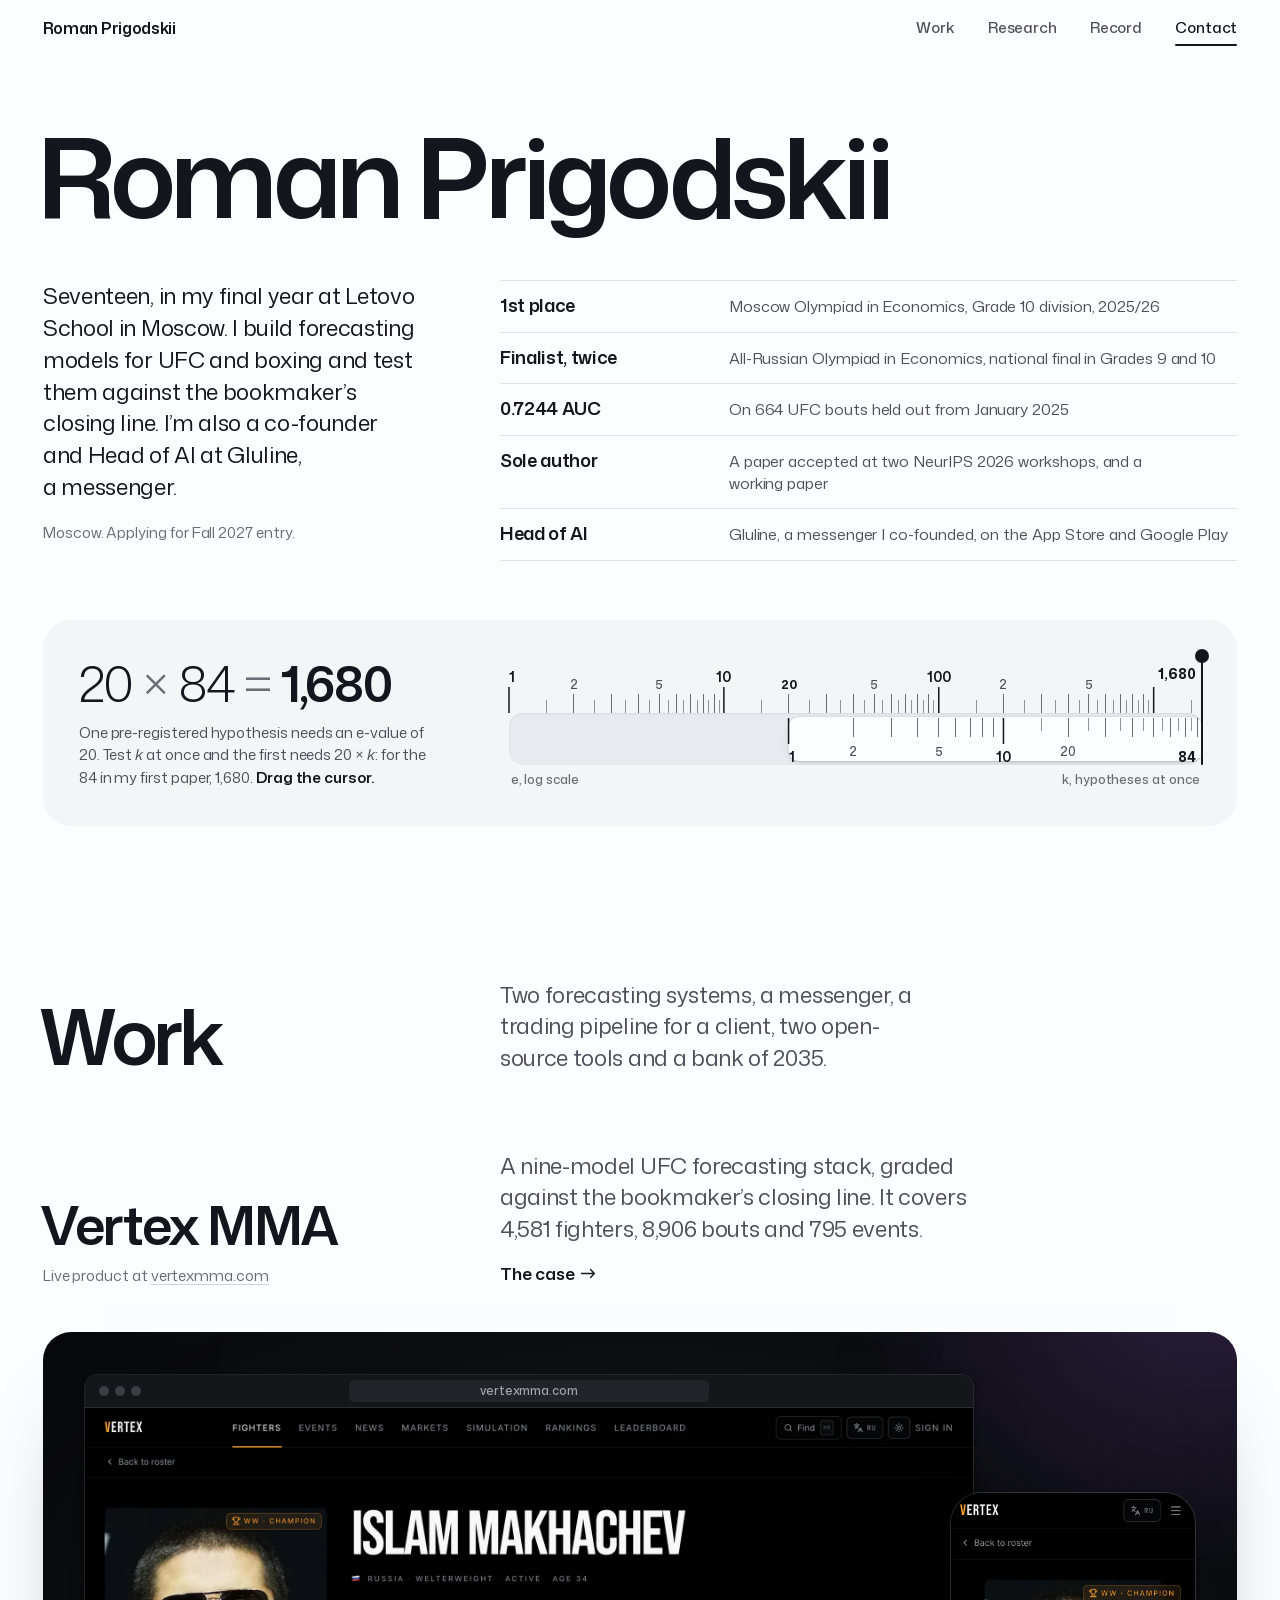
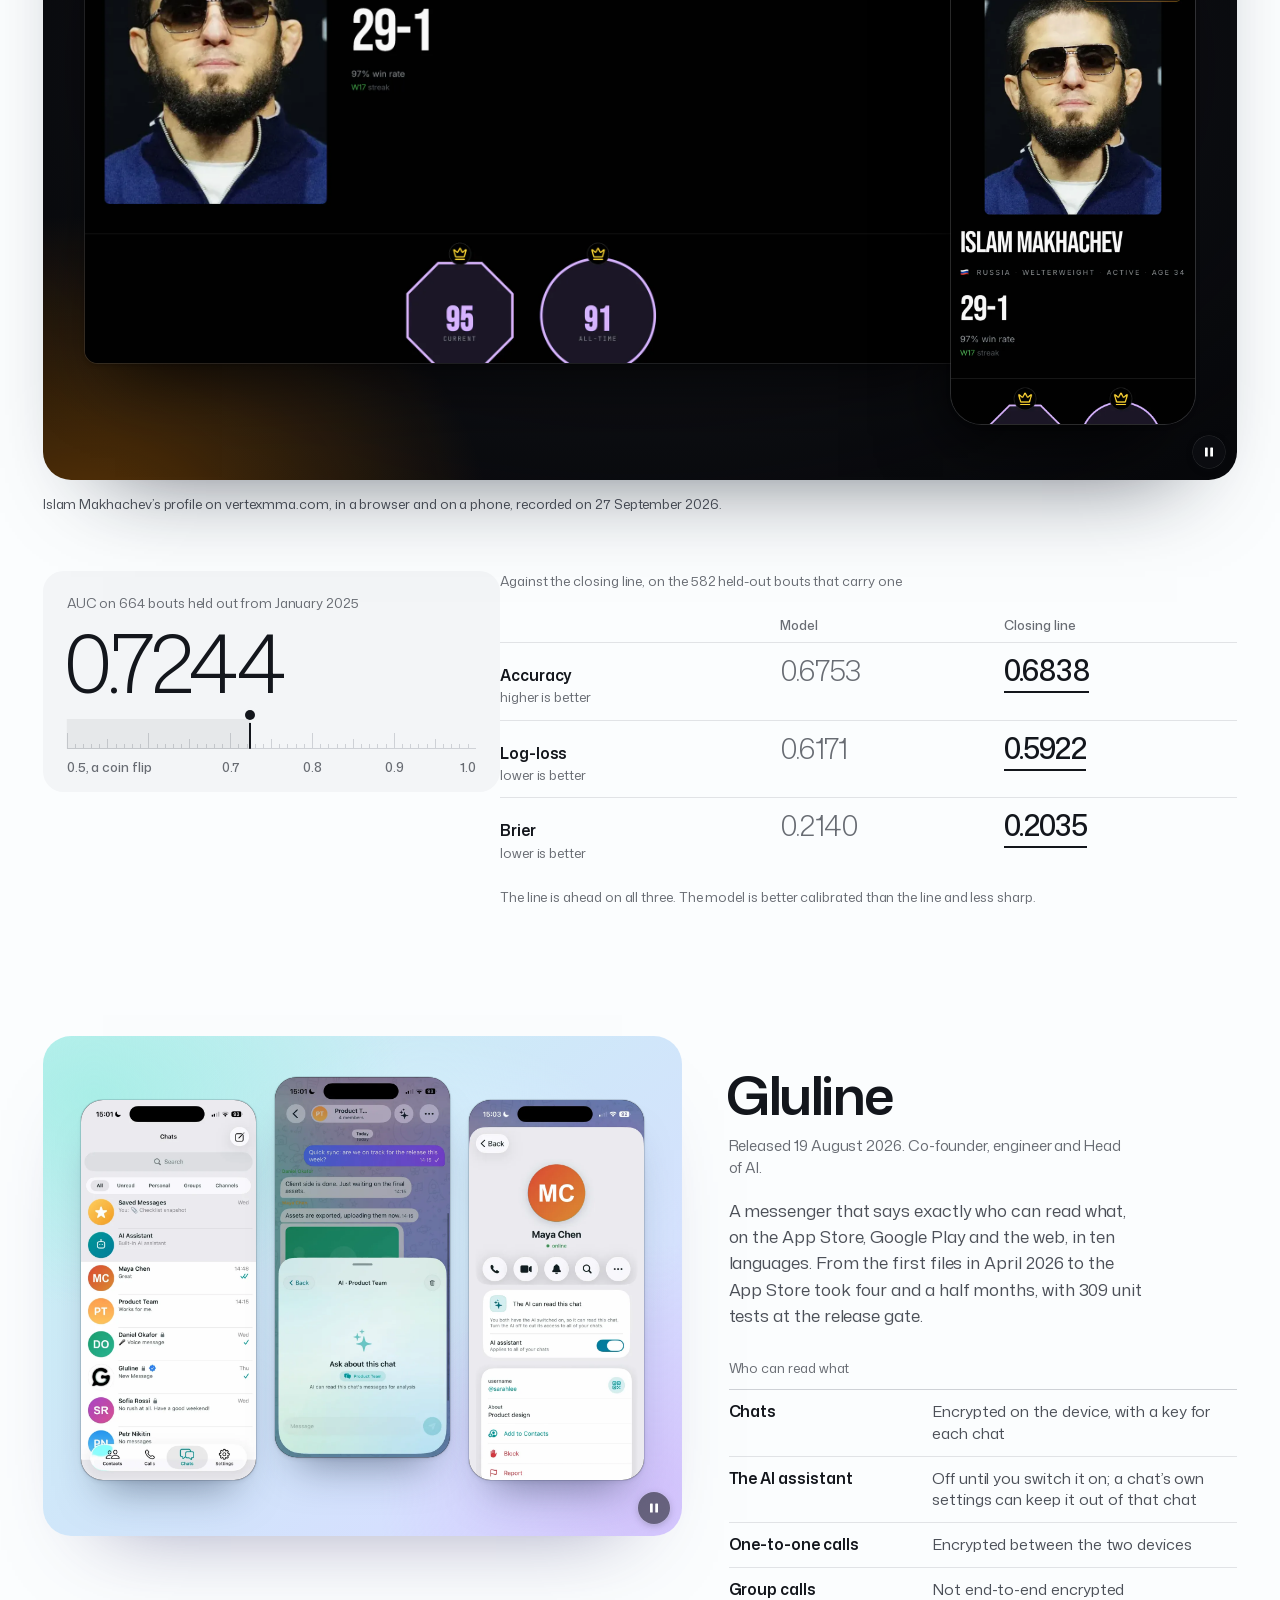
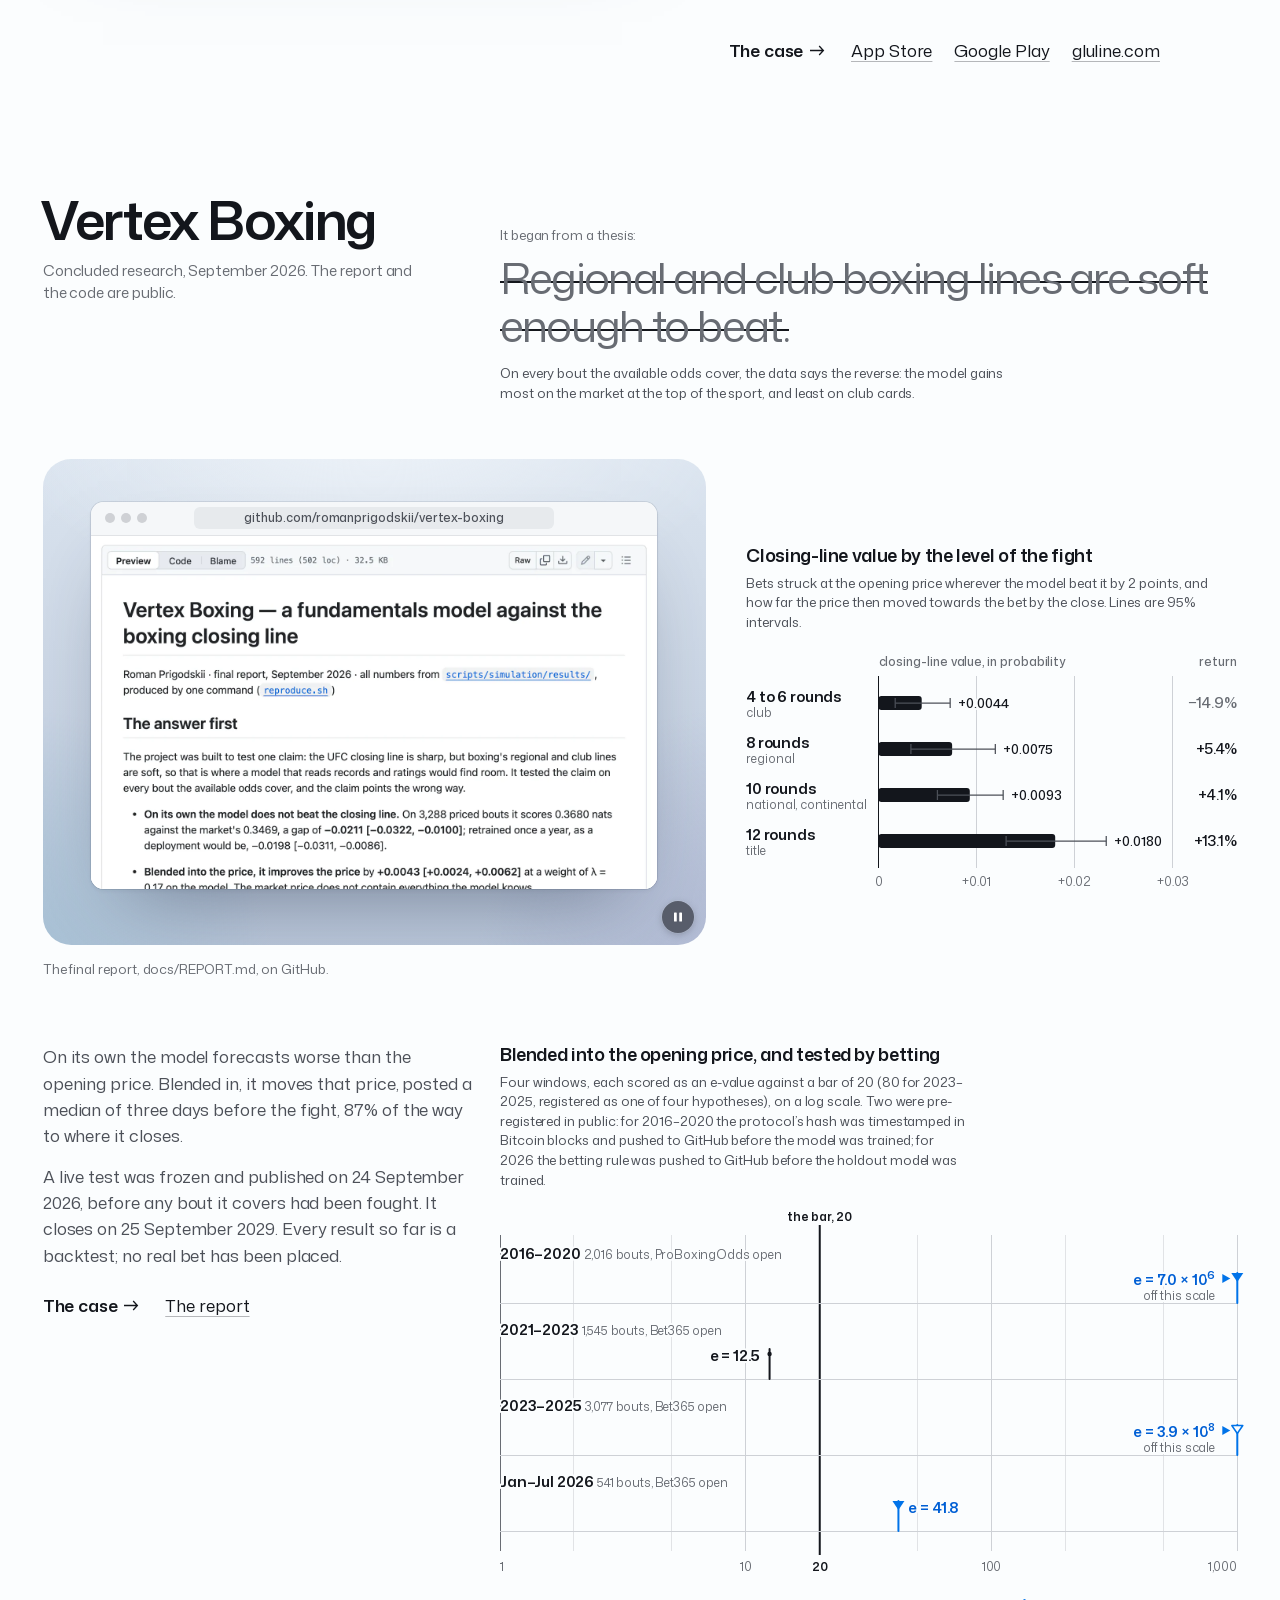
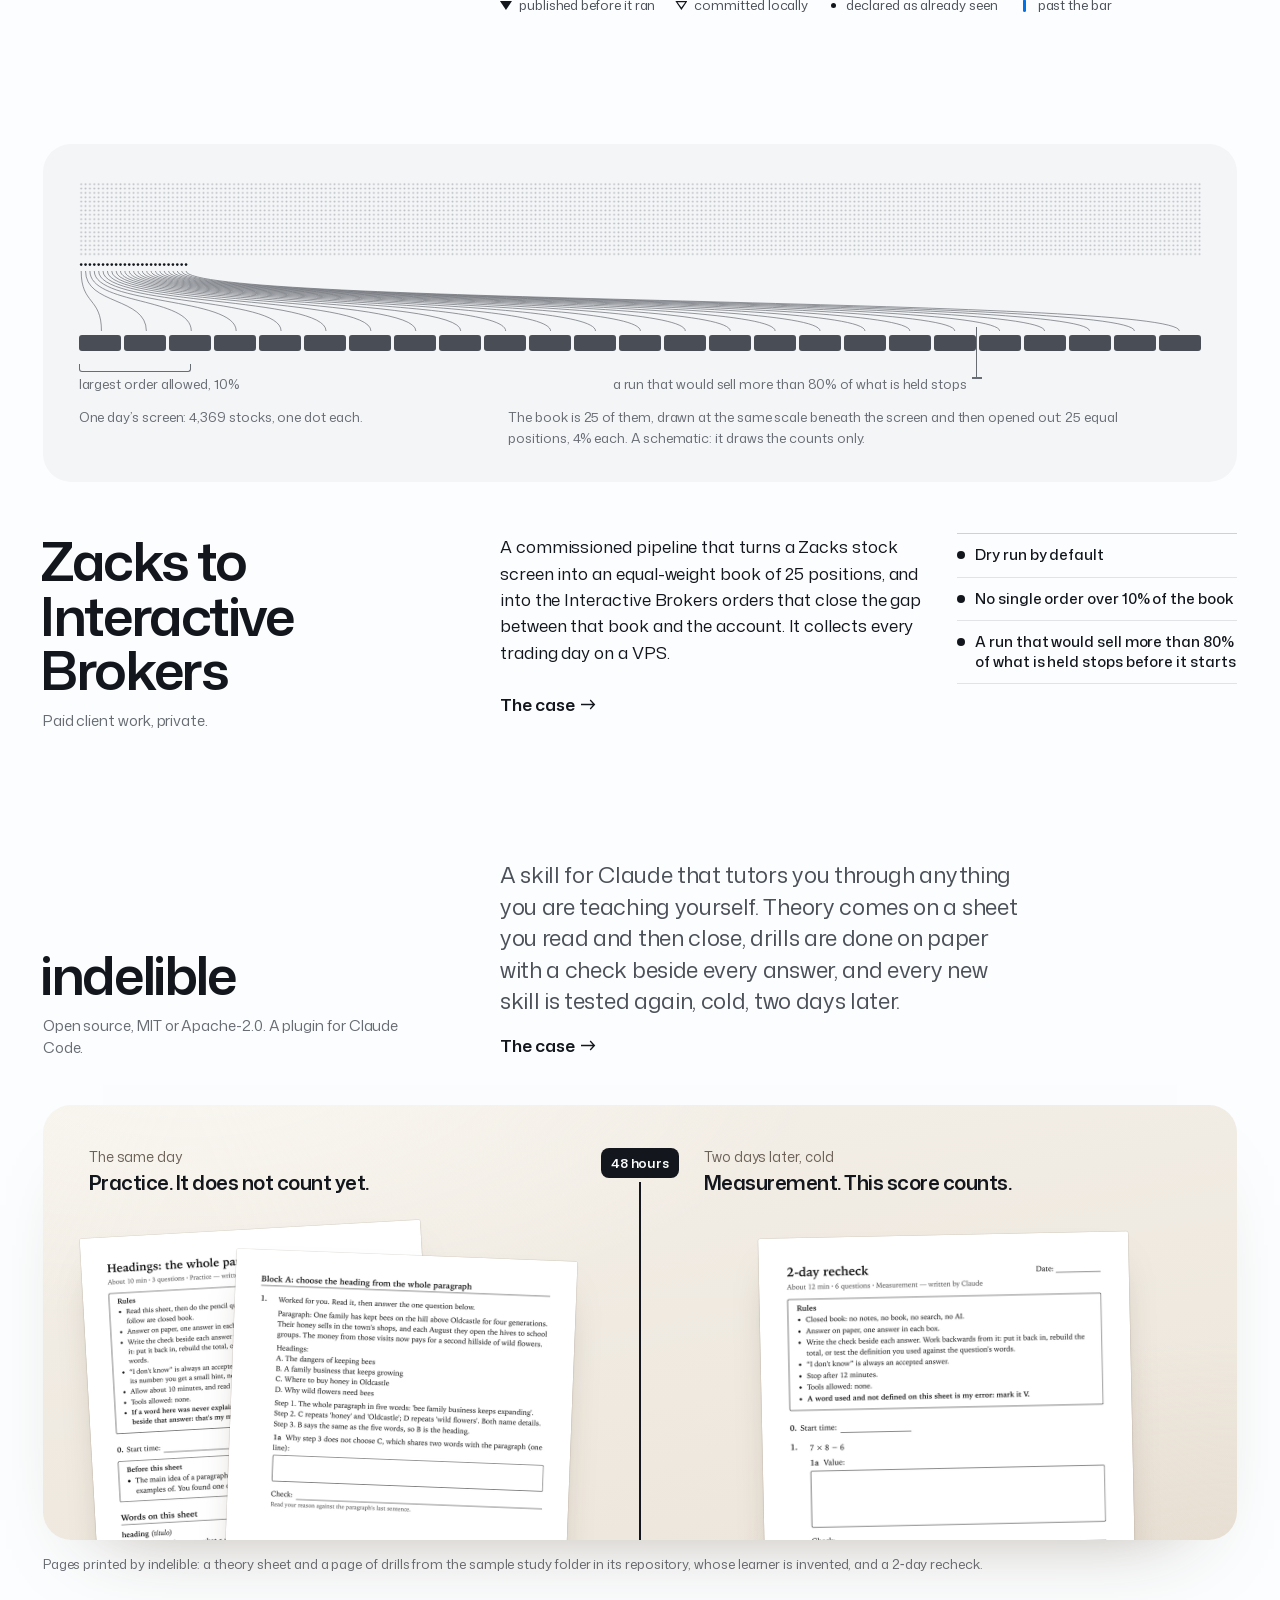
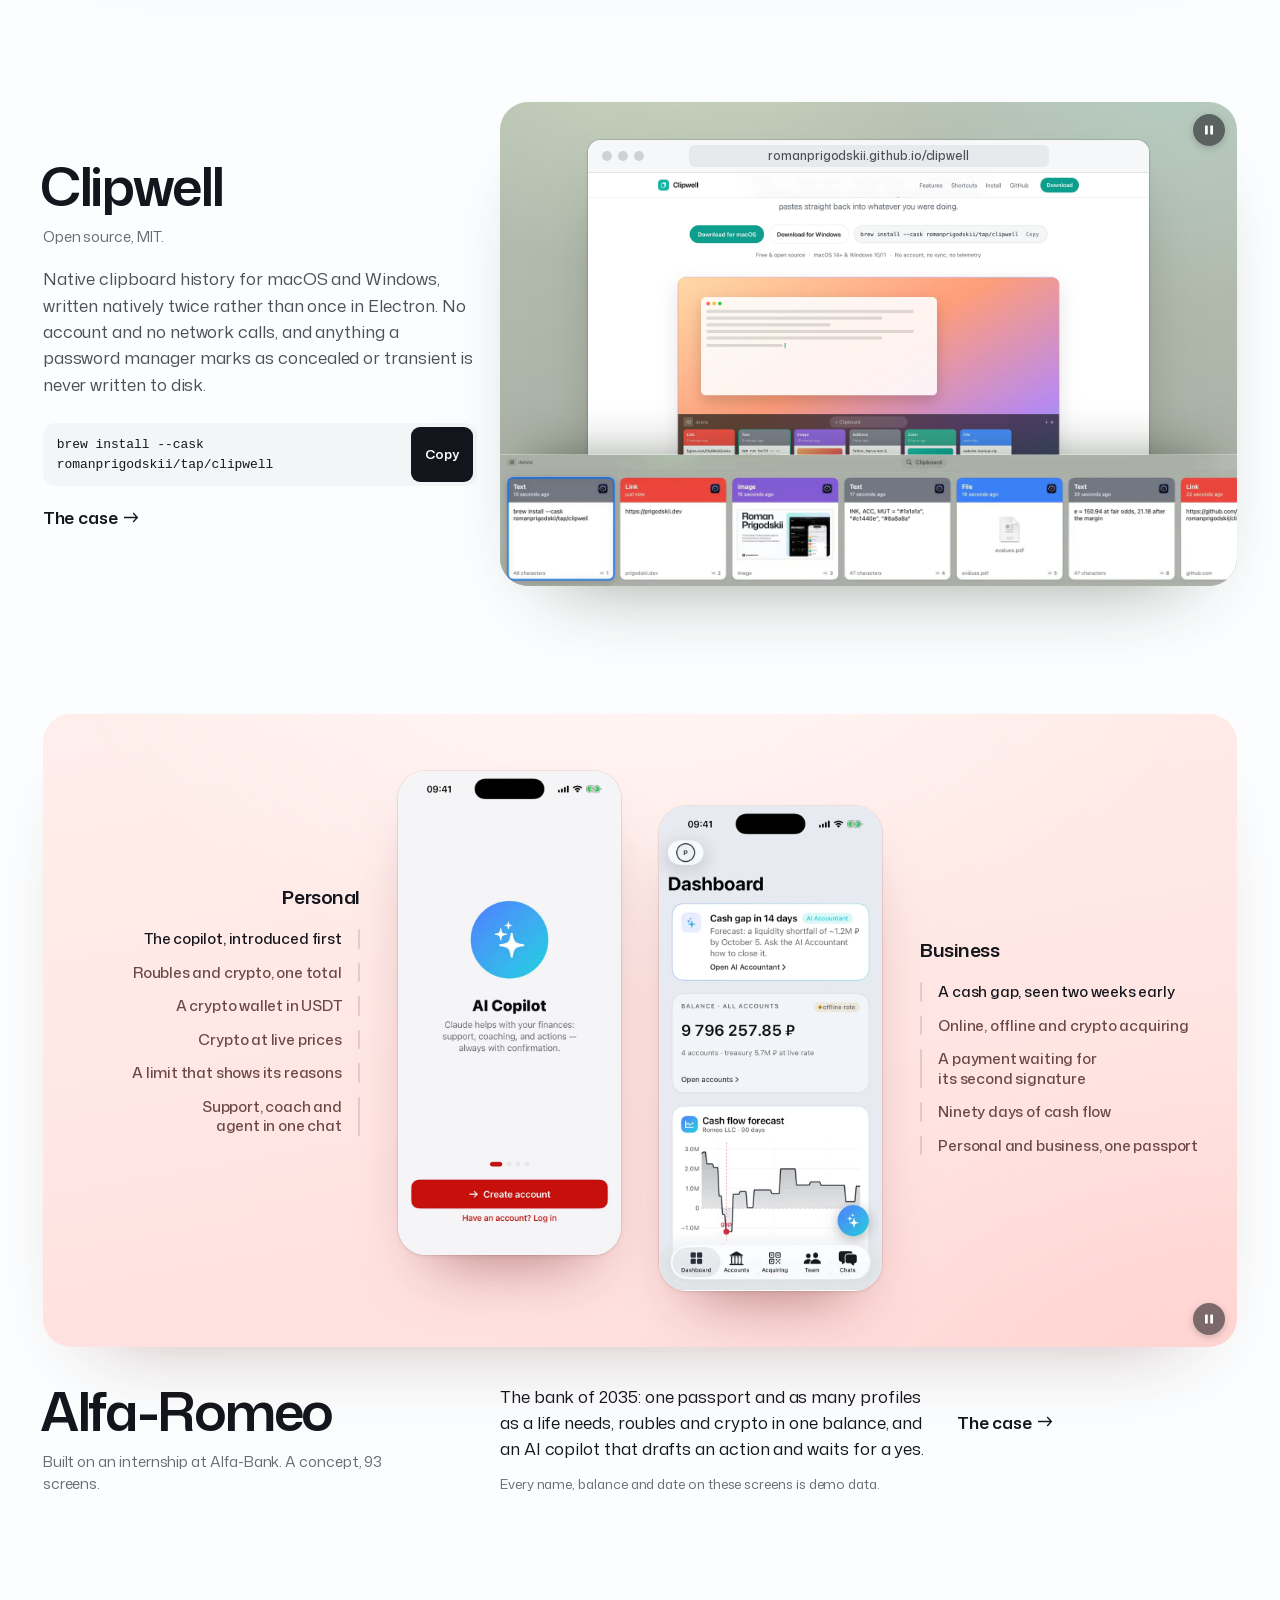
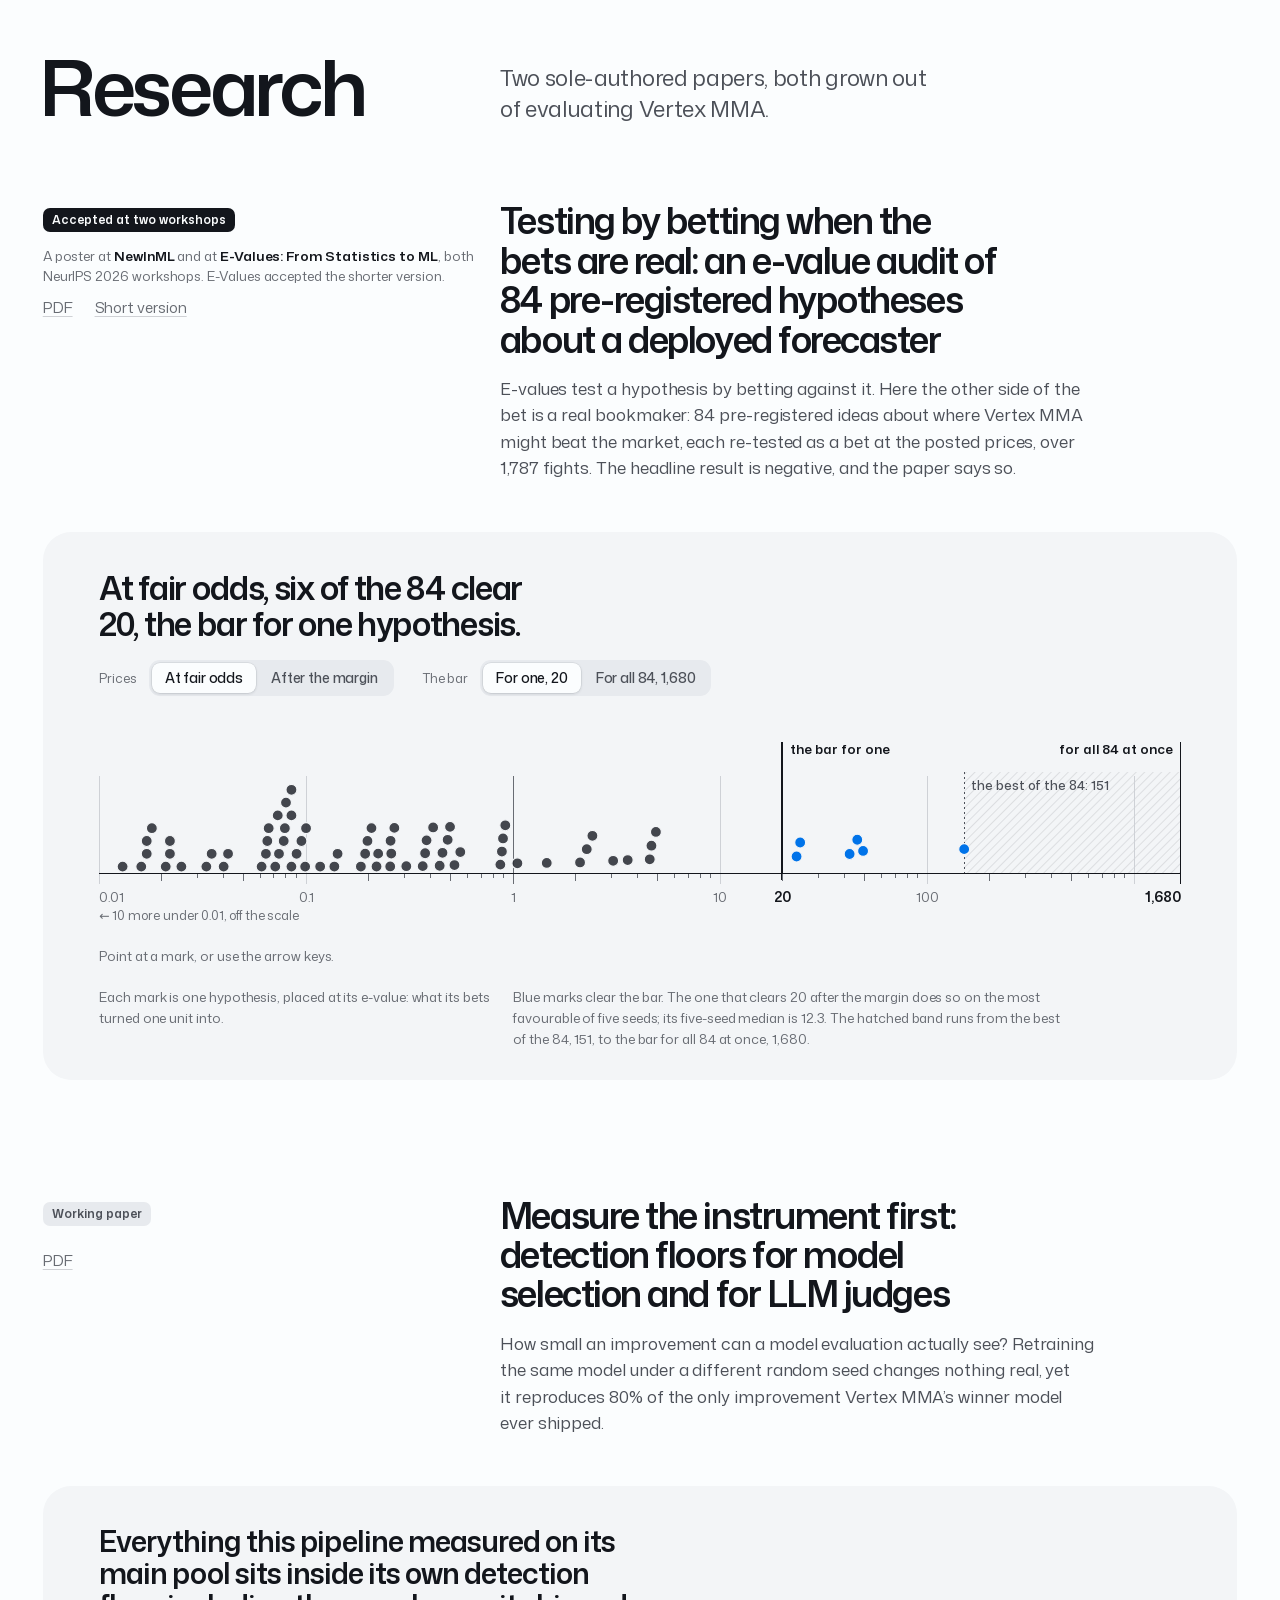
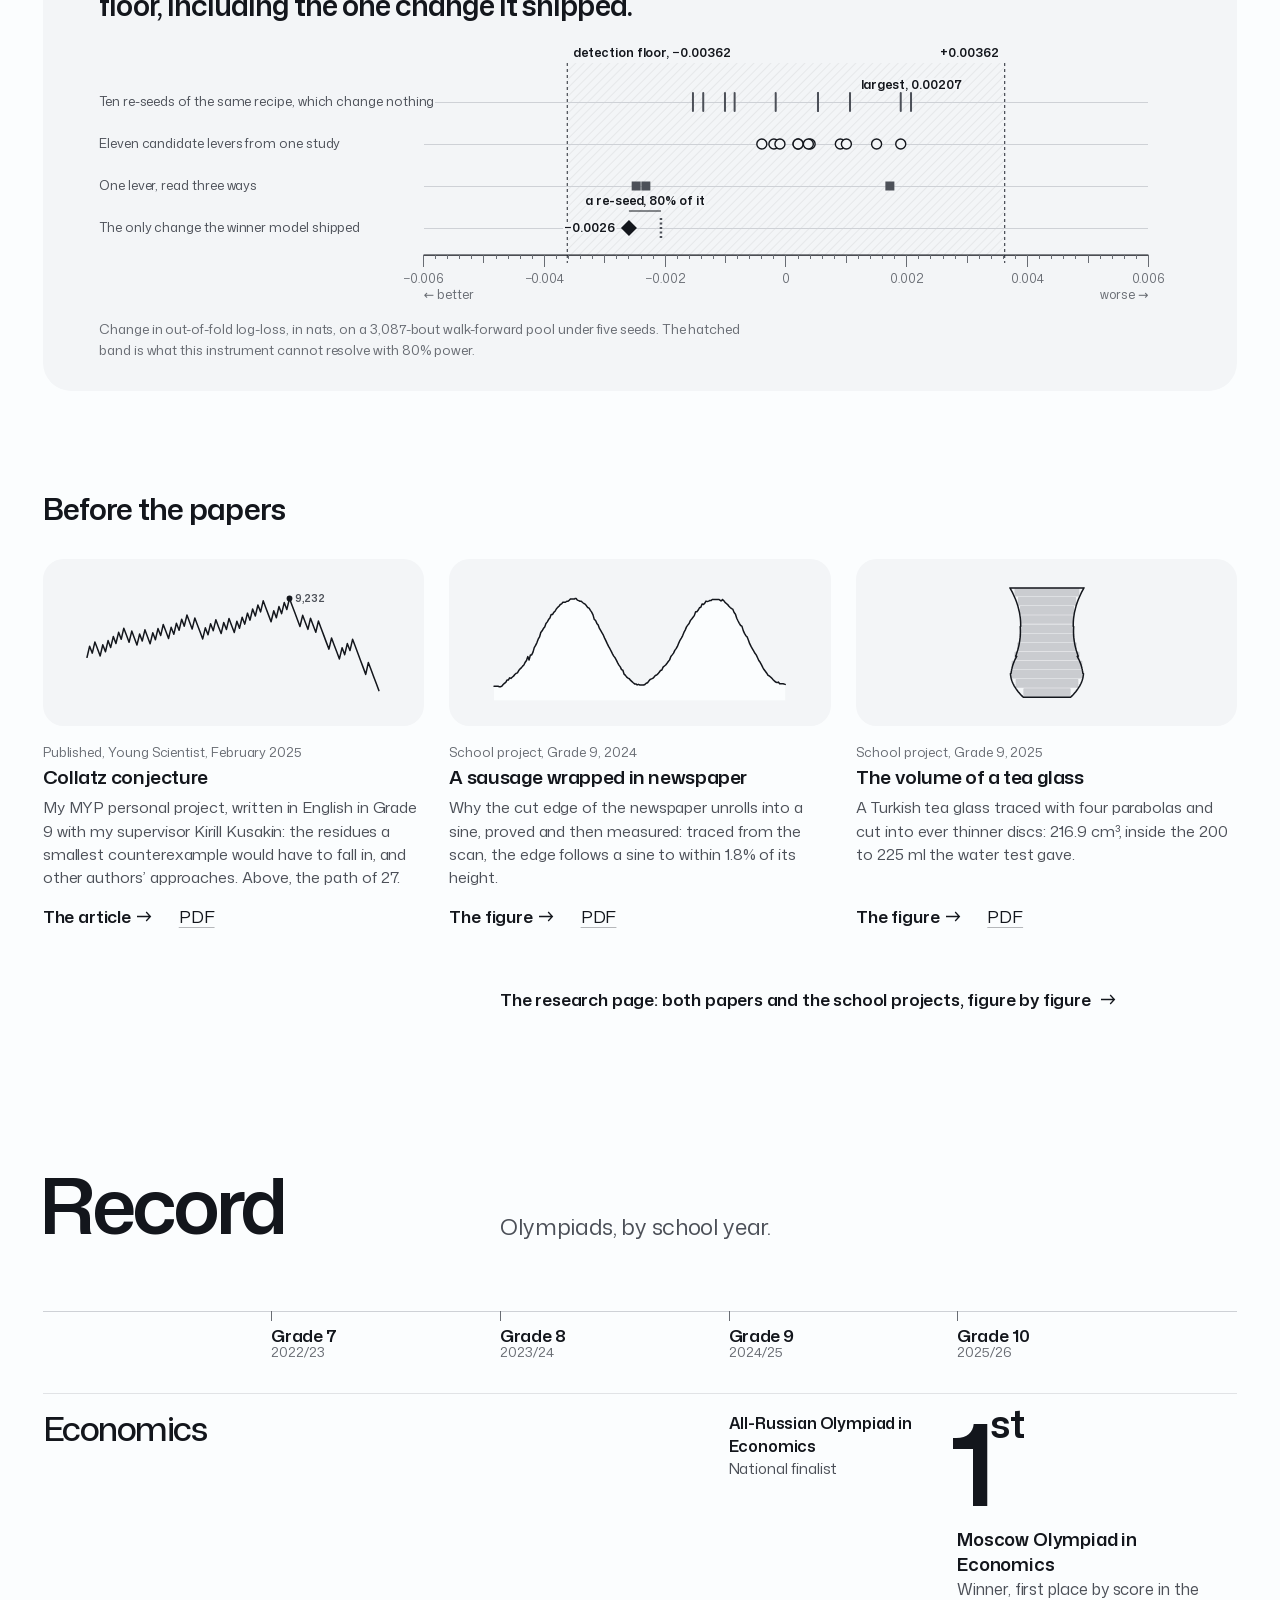
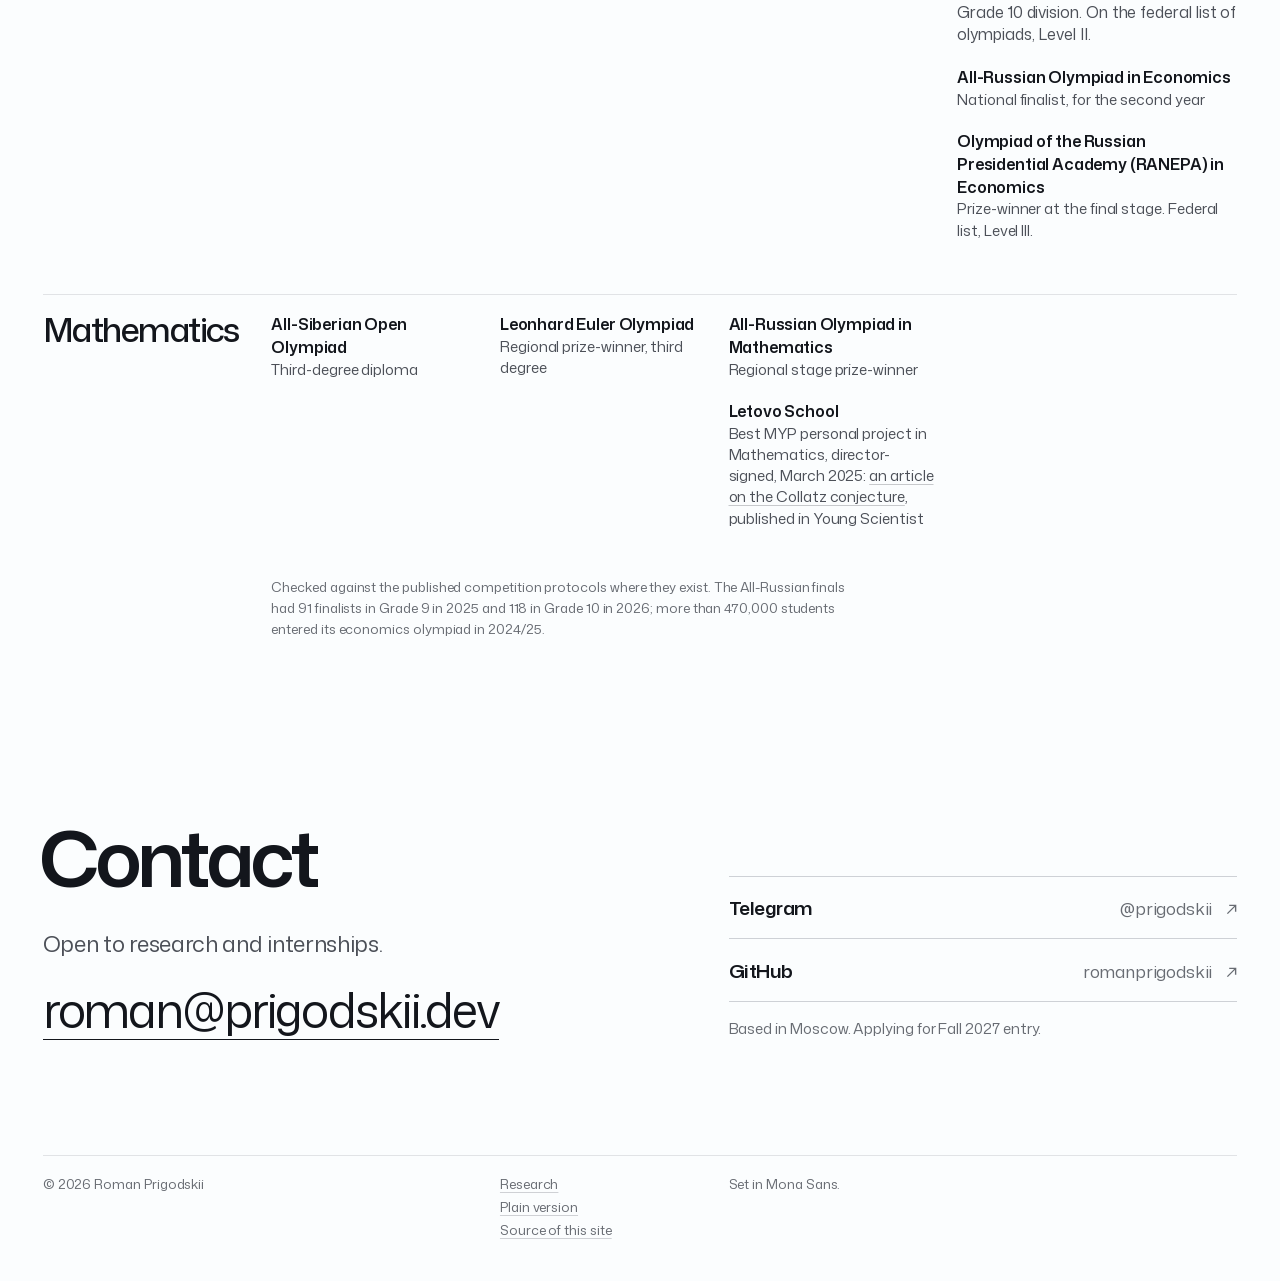
==== commit c40a0abf: "content: the short version accepted as a poster at E-Values too E-Values: From Statistics to ML, a N" ====
--- a/index.html
+++ b/index.html
@@ -4,13 +4,13 @@
 <meta charset="utf-8">
 <meta name="viewport" content="width=device-width, initial-scale=1, viewport-fit=cover">
 <title>Roman Prigodskii</title>
-<meta name="description" content="17, Moscow. Forecasting models for UFC and boxing, co-founder and Head of AI at Gluline, and a sole-authored paper accepted at a NeurIPS 2026 workshop.">
+<meta name="description" content="17, Moscow. Forecasting models for UFC and boxing, co-founder and Head of AI at Gluline, and a sole-authored paper accepted at two NeurIPS 2026 workshops.">
 <meta name="author" content="Roman Prigodskii">
 <meta name="theme-color" content="#FBFCFE">
 <link rel="canonical" href="https://prigodskii.dev/">
 <meta property="og:type" content="profile">
 <meta property="og:title" content="Roman Prigodskii">
-<meta property="og:description" content="17, Moscow. Forecasting models for UFC and boxing, co-founder and Head of AI at Gluline, and a sole-authored paper accepted at a NeurIPS 2026 workshop.">
+<meta property="og:description" content="17, Moscow. Forecasting models for UFC and boxing, co-founder and Head of AI at Gluline, and a sole-authored paper accepted at two NeurIPS 2026 workshops.">
 <meta property="og:url" content="https://prigodskii.dev/">
 <meta property="og:image" content="https://prigodskii.dev/assets/img/og.png">
 <meta property="og:image:width" content="1200">
@@ -75,7 +75,7 @@
         <div data-rv style="--d:460ms"><dt>1st place</dt><dd>Moscow Olympiad in Economics, Grade 10 division, 2025/26</dd></div>
         <div data-rv style="--d:510ms"><dt>Finalist, twice</dt><dd>All-Russian Olympiad in Economics, national final in Grades 9 and 10</dd></div>
         <div data-rv style="--d:560ms"><dt>0.7244 AUC</dt><dd>On 664 UFC bouts held out from January 2025</dd></div>
-        <div data-rv style="--d:610ms"><dt>Sole author</dt><dd>A paper accepted at the NeurIPS 2026 NewInML workshop, and a working paper</dd></div>
+        <div data-rv style="--d:610ms"><dt>Sole author</dt><dd>A paper accepted at two NeurIPS 2026 workshops, and a working paper</dd></div>
         <div data-rv style="--d:660ms"><dt>Head of AI</dt><dd>Gluline, a messenger I co-founded, on the App Store and Google Play</dd></div>
       </dl>
     </div>
@@ -371,8 +371,8 @@
     <article class="paper" aria-labelledby="ev-h">
       <div class="cols">
         <div class="paper-venue" data-rv>
-          <p class="chip">Accepted, poster</p>
-          <p><b>NewInML</b>, a NeurIPS 2026 workshop. A shorter version is under review at <b>E-Values: From Statistics to ML</b>, another NeurIPS 2026 workshop.</p>
+          <p class="chip">Accepted at two workshops</p>
+          <p>A poster at <b>NewInML</b> and at <b>E-Values: From Statistics to ML</b>, both NeurIPS 2026 workshops. E-Values accepted the shorter version.</p>
           <p class="links"><a href="papers/newinml.pdf">PDF</a><a href="papers/evalues.pdf">Short version</a></p>
         </div>
         <div class="paper-body">
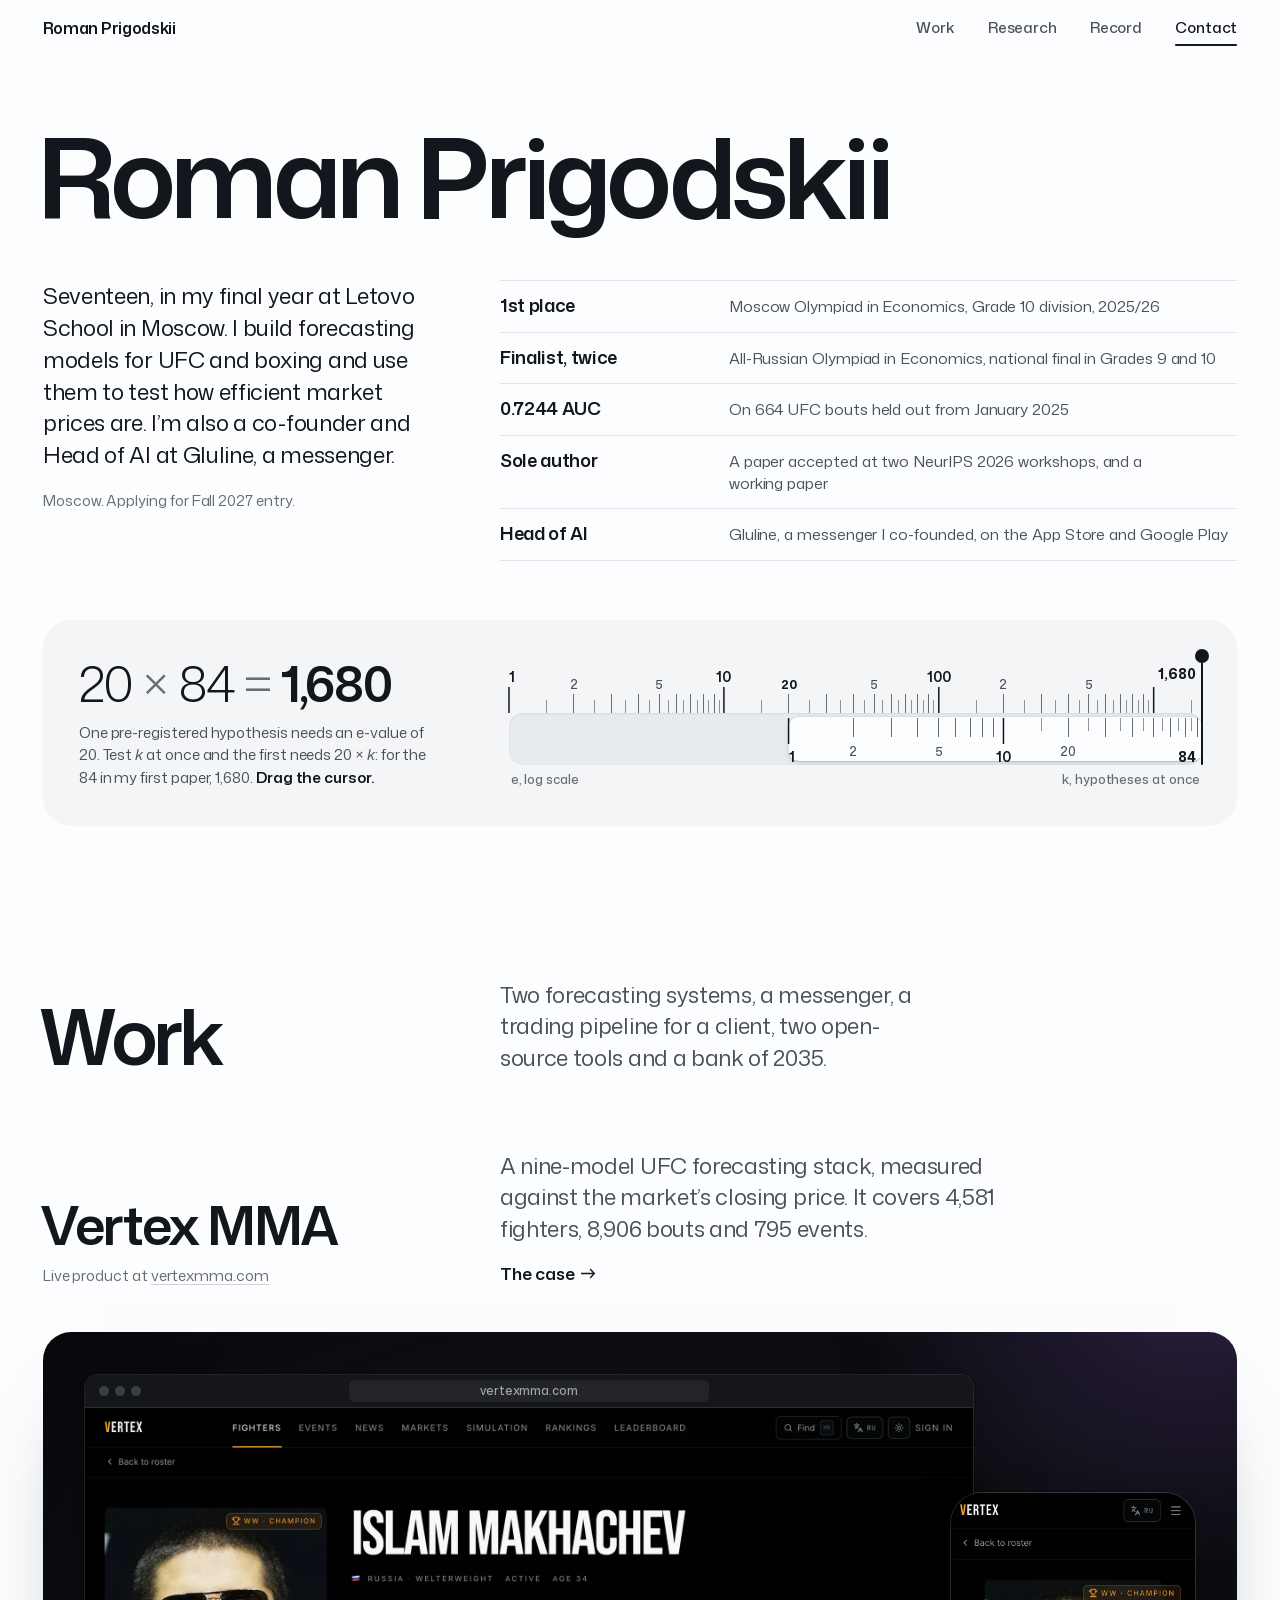
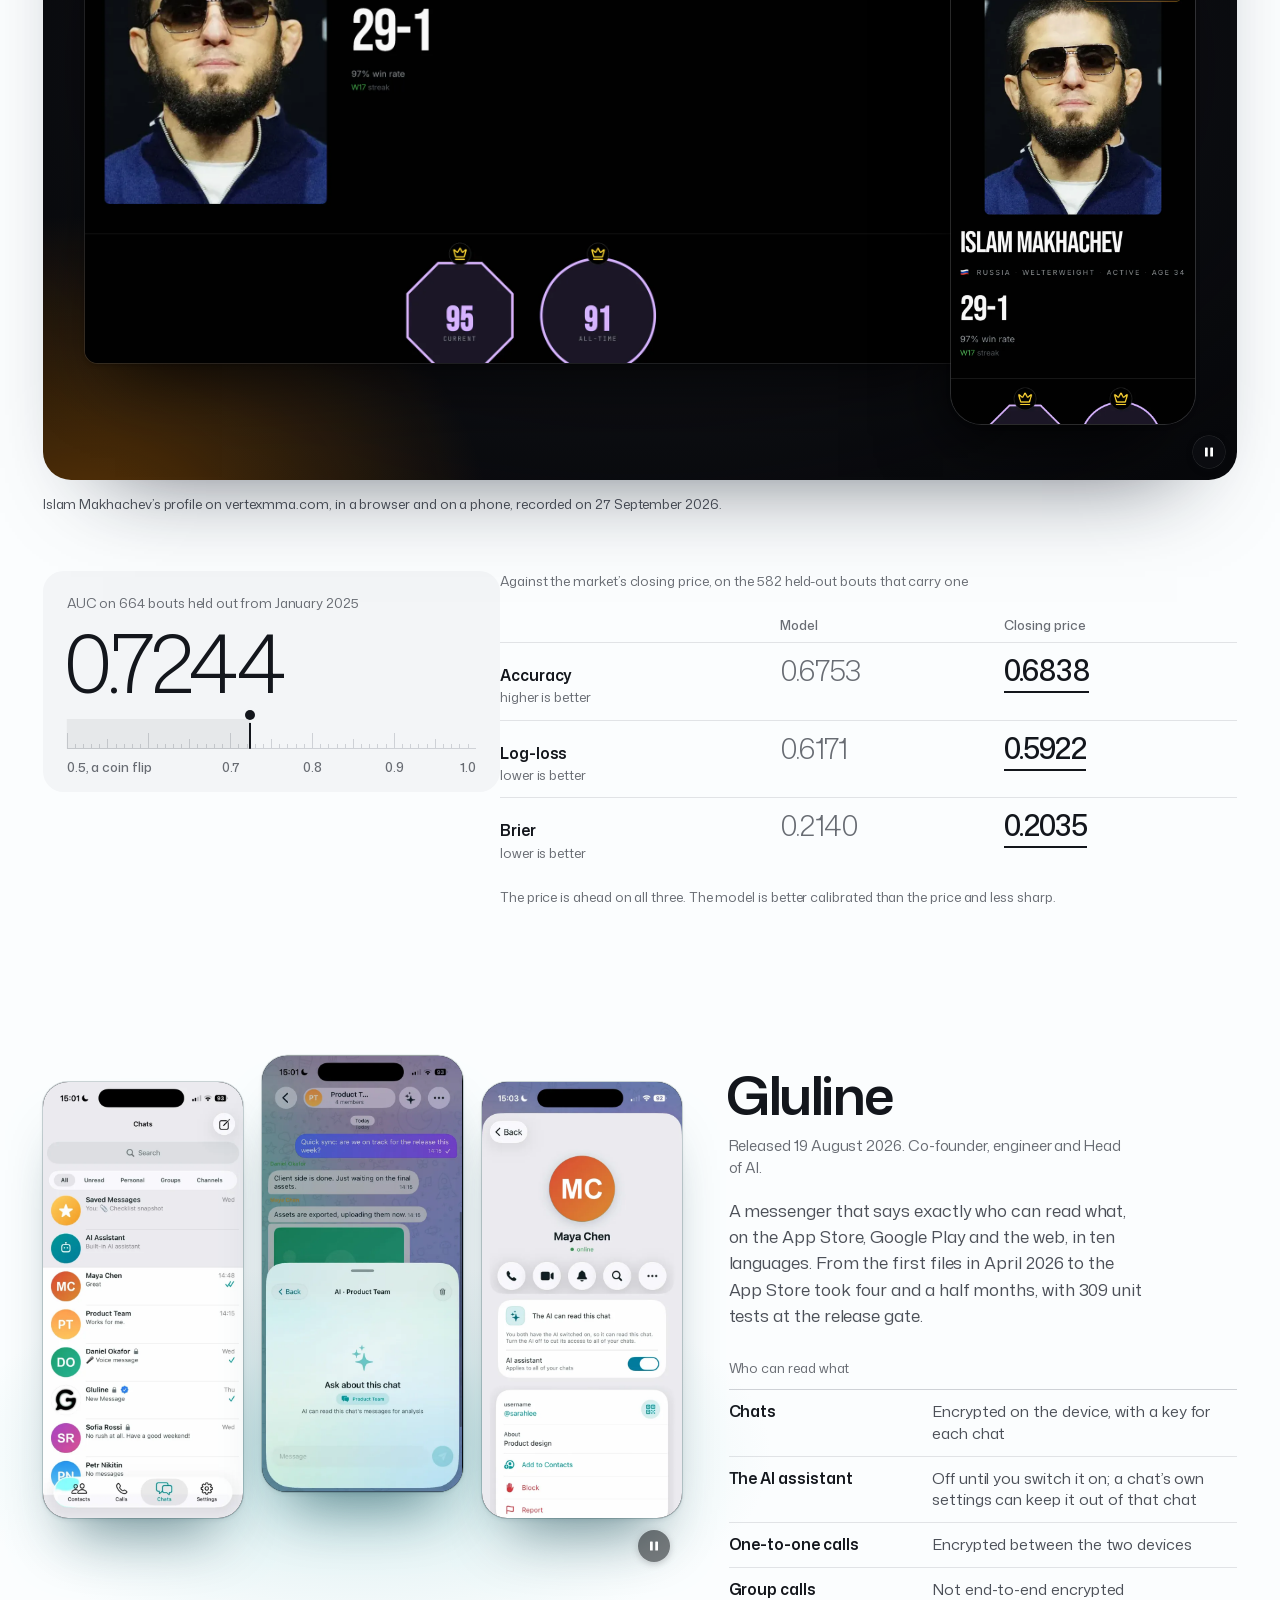
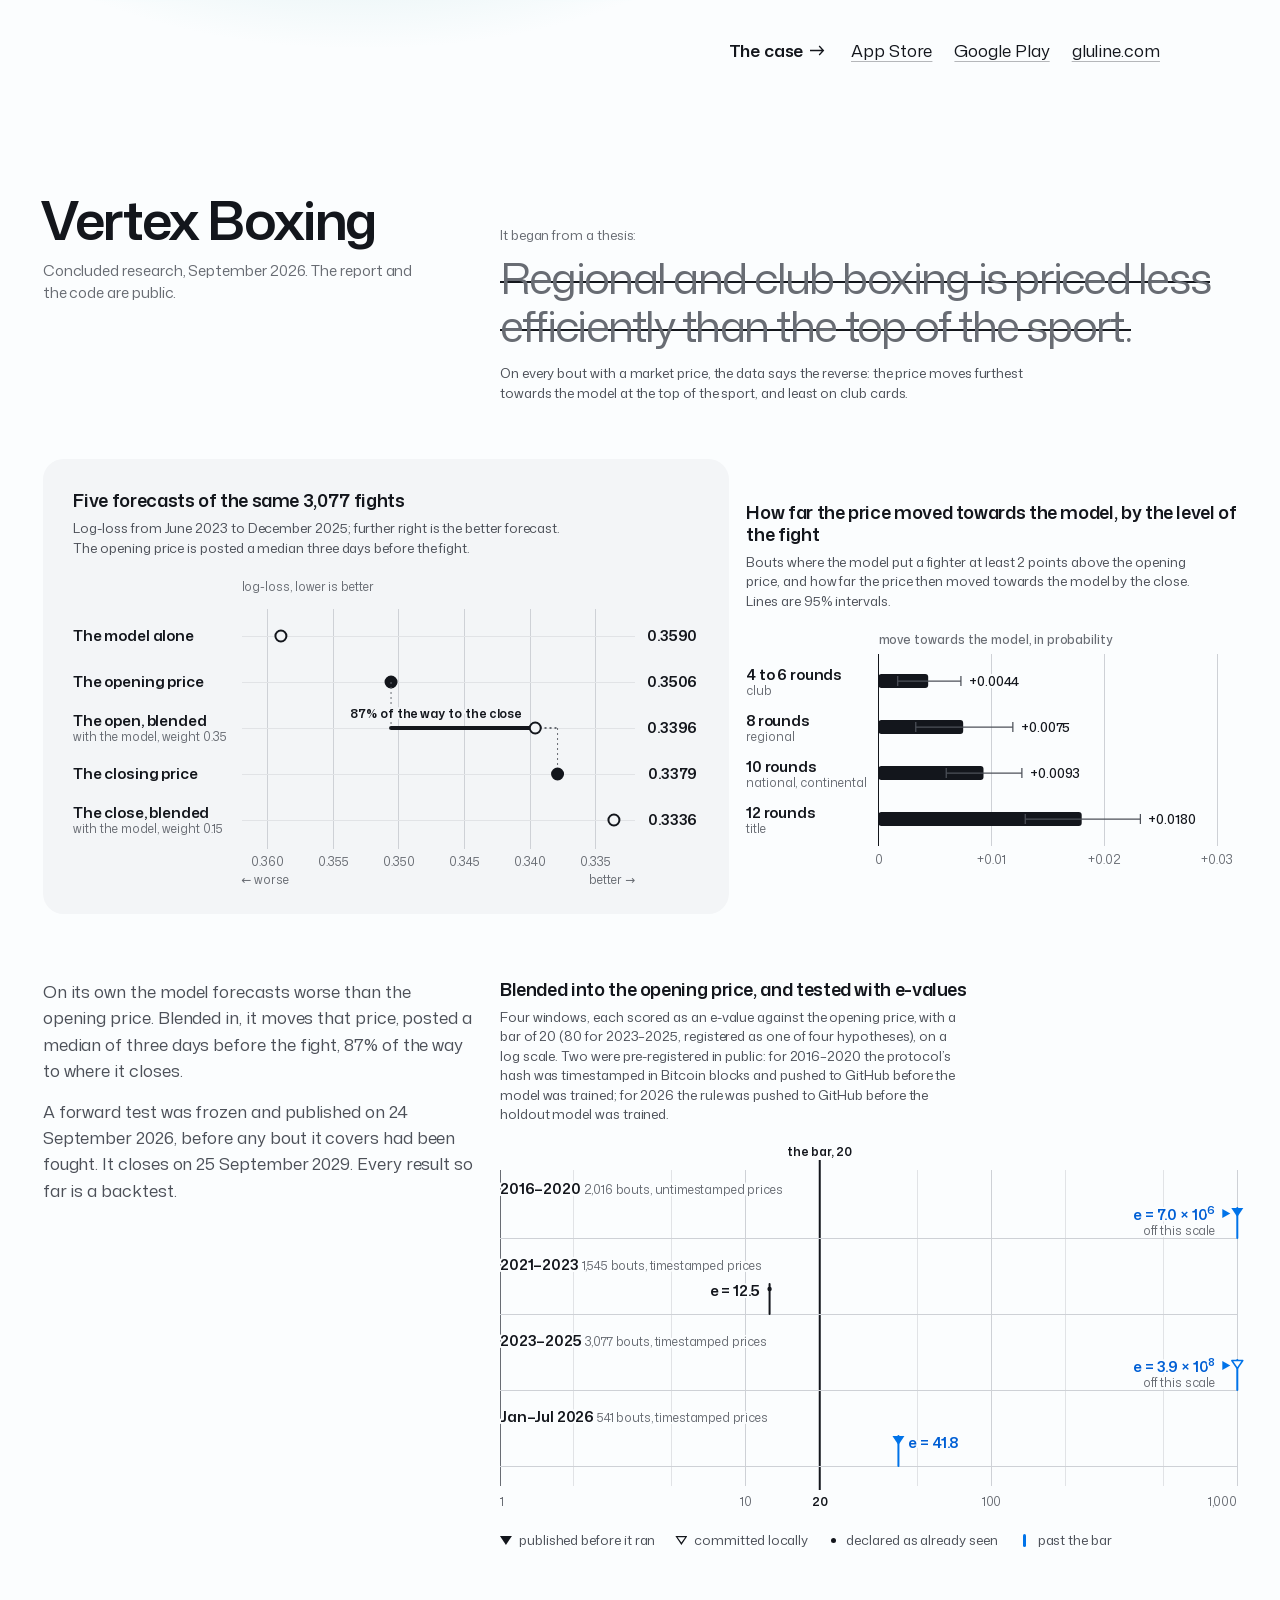
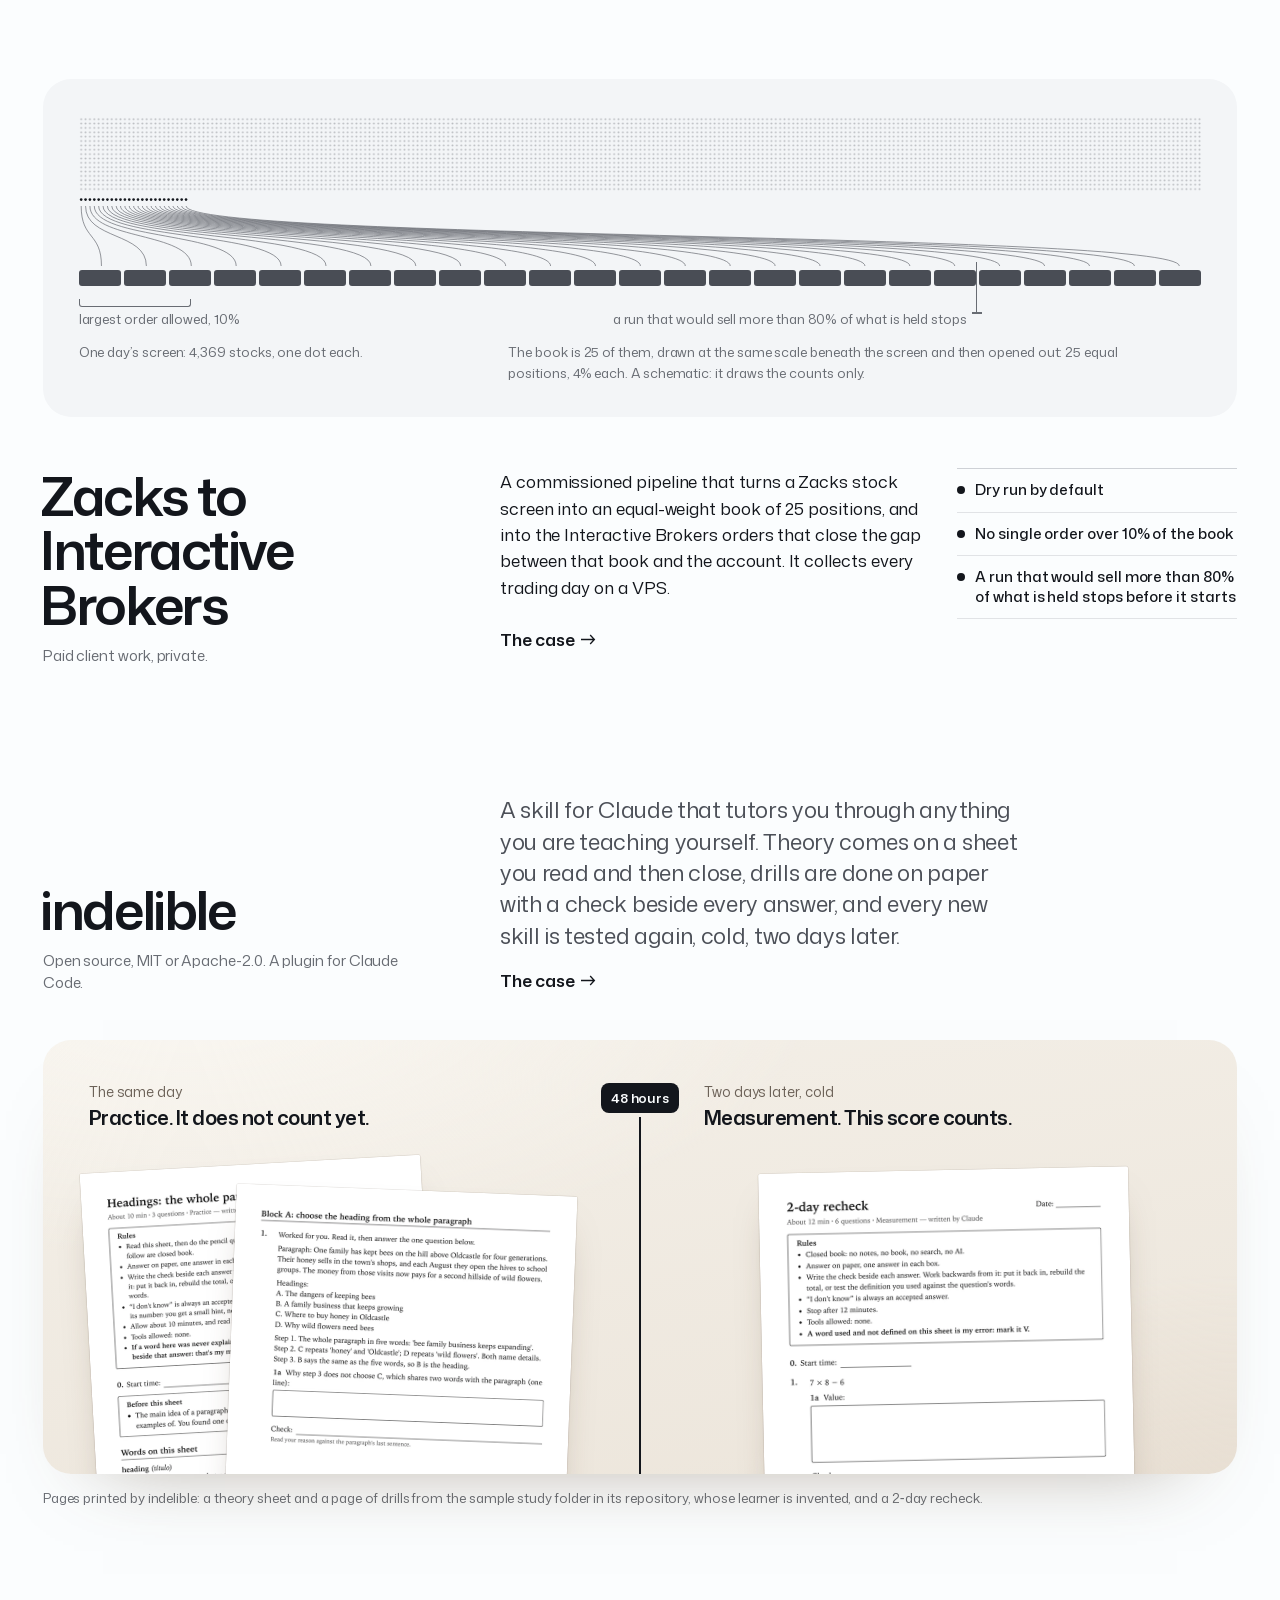
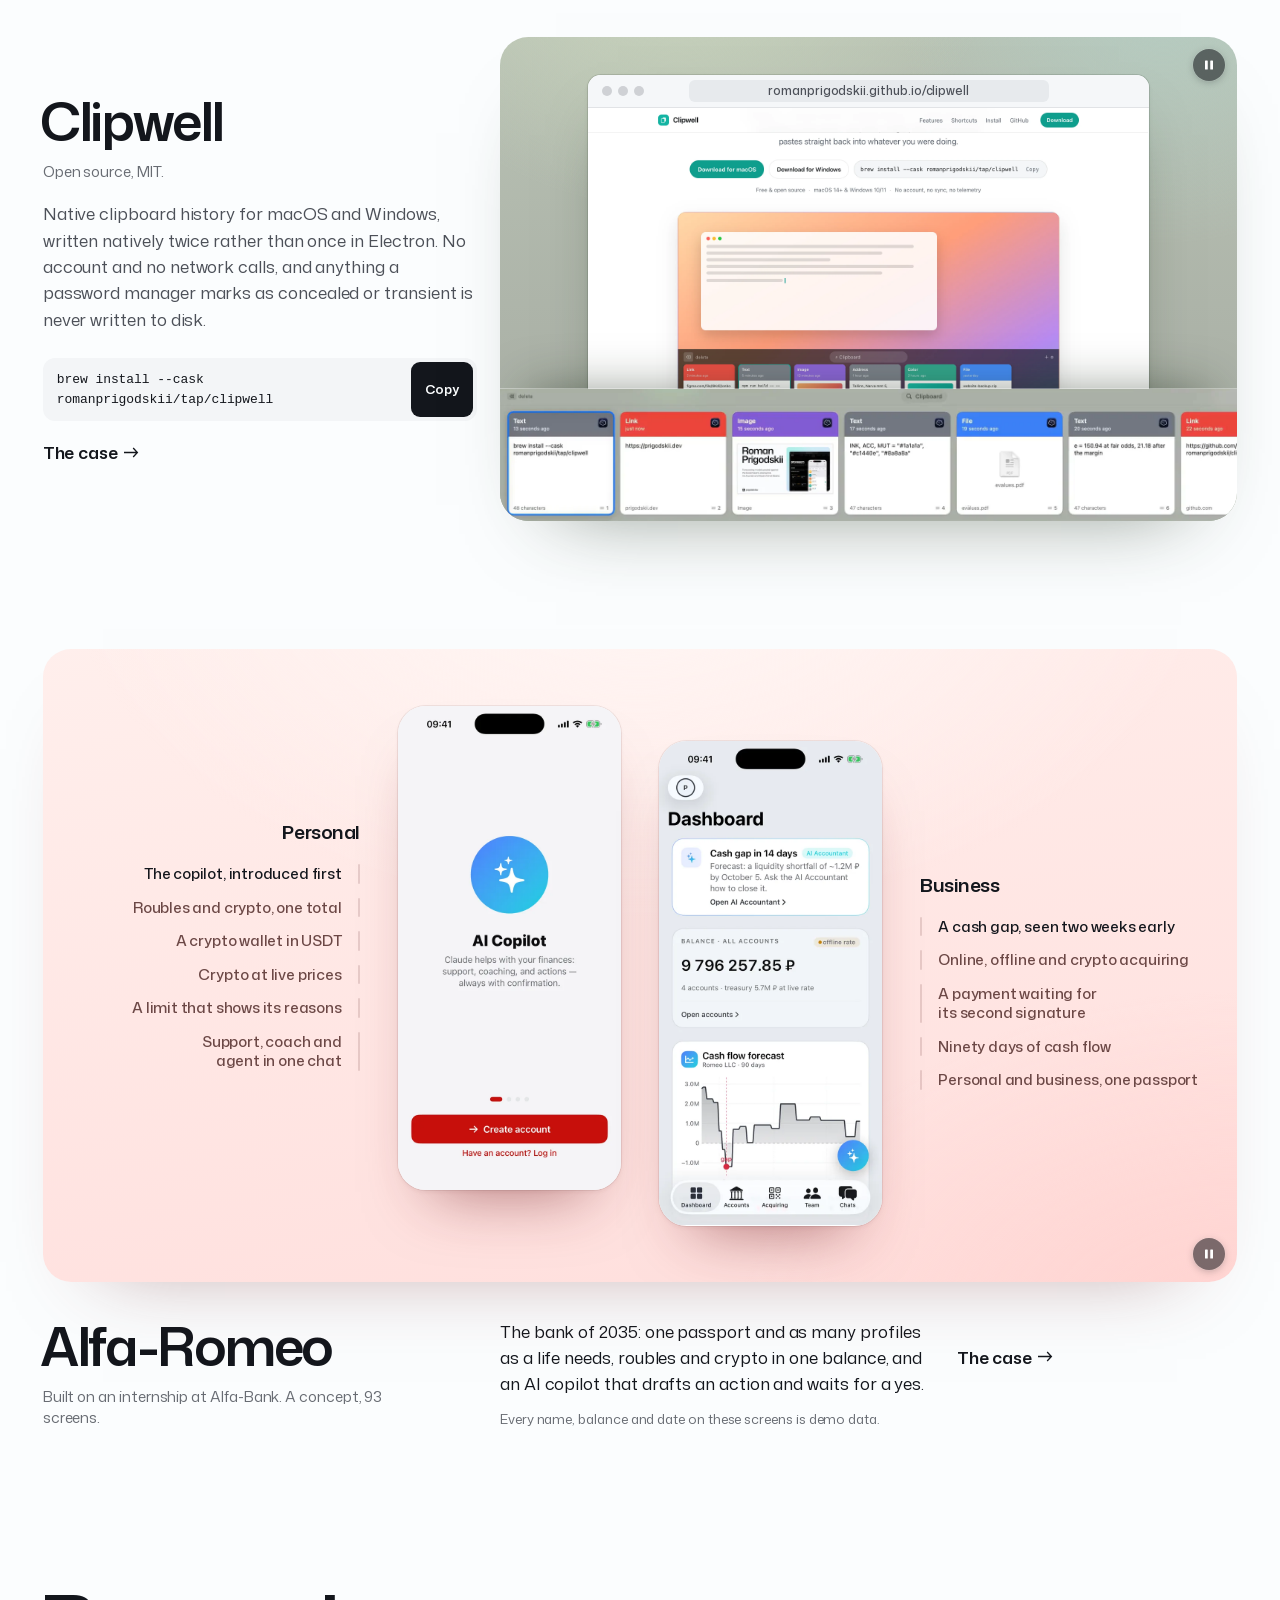
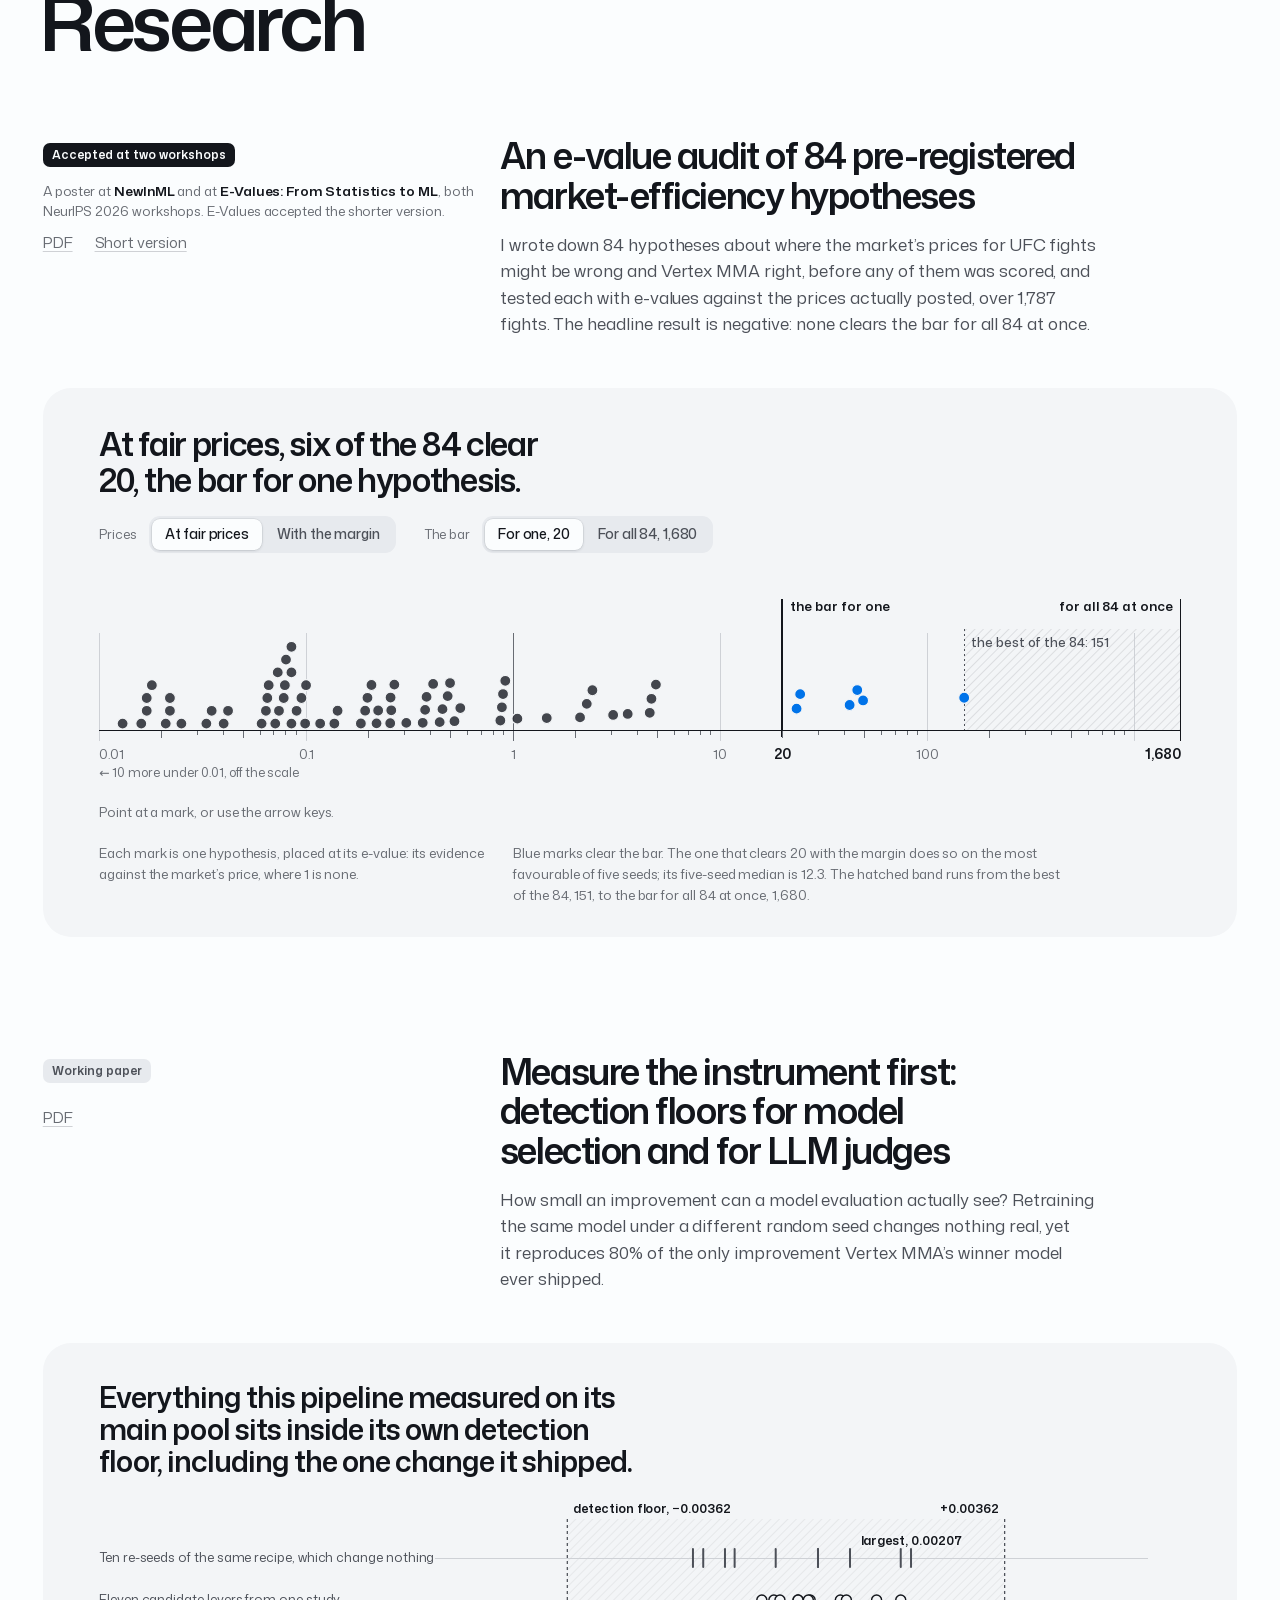
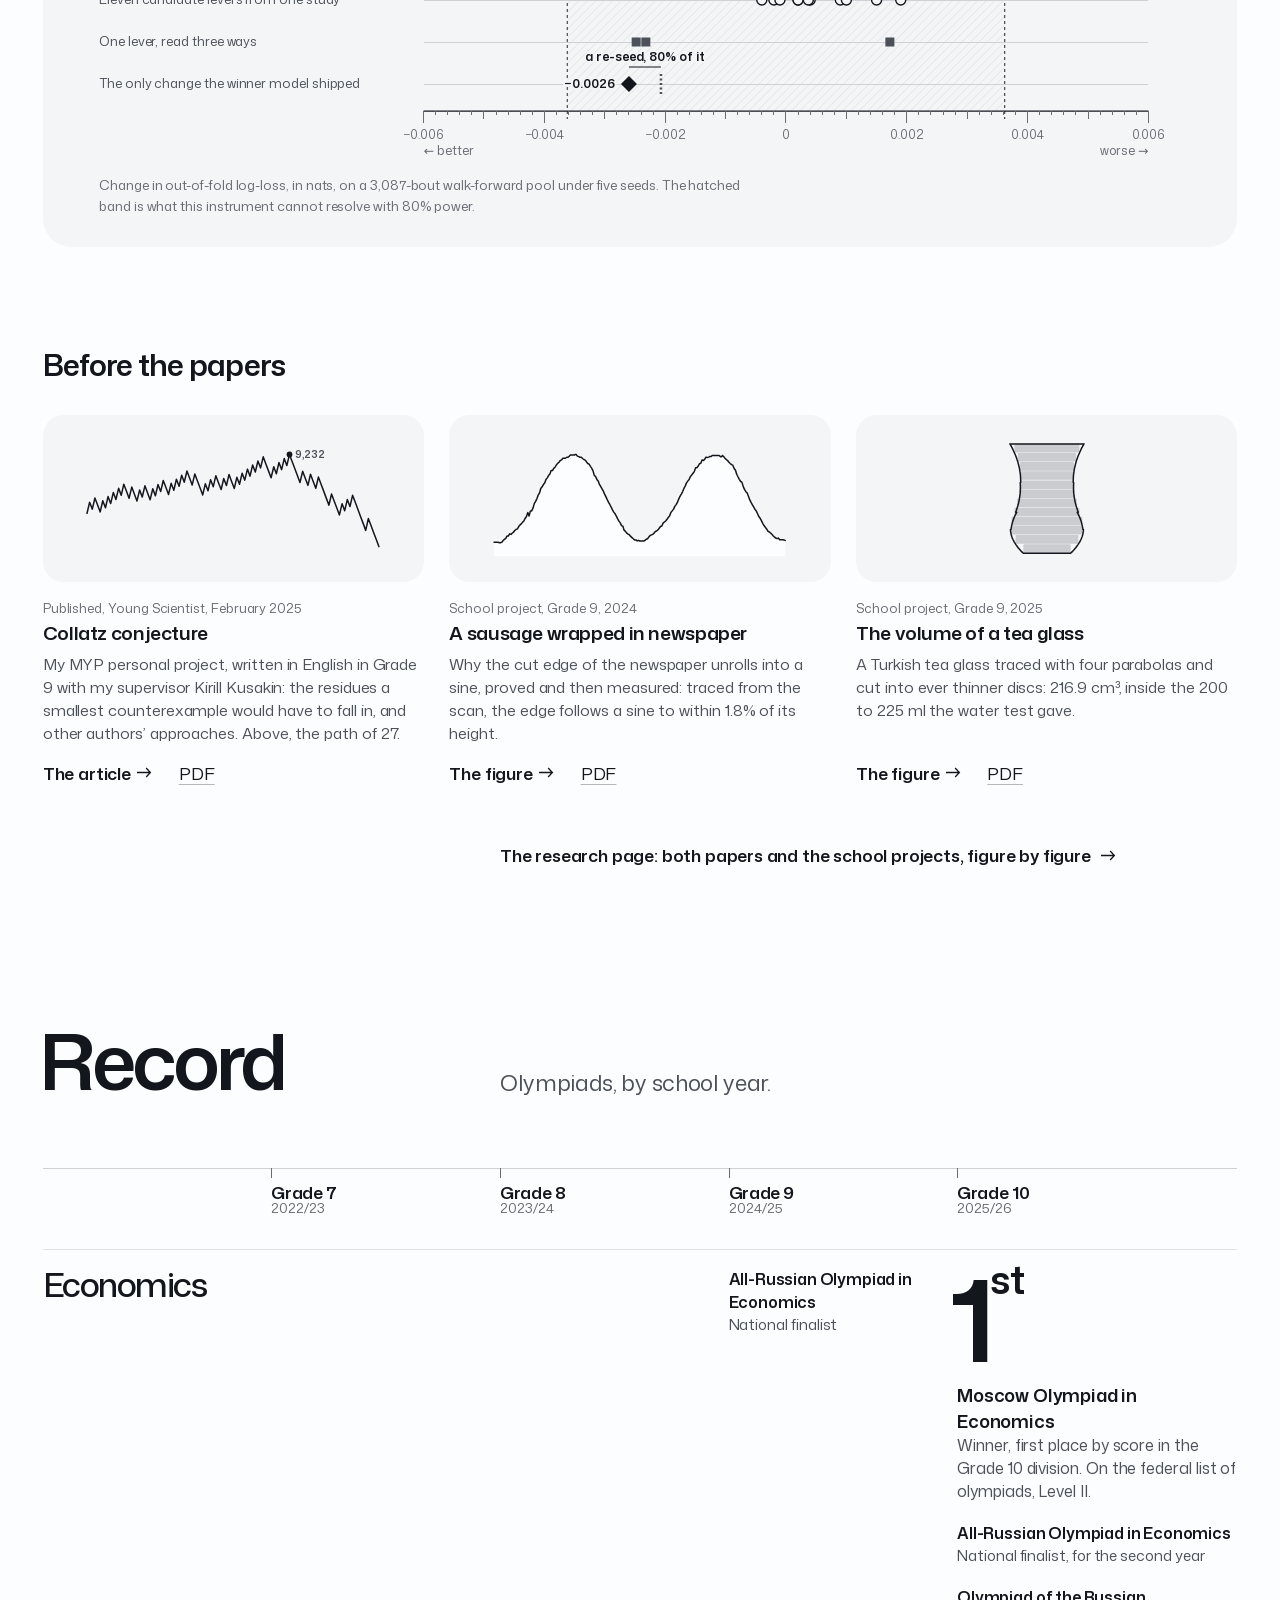
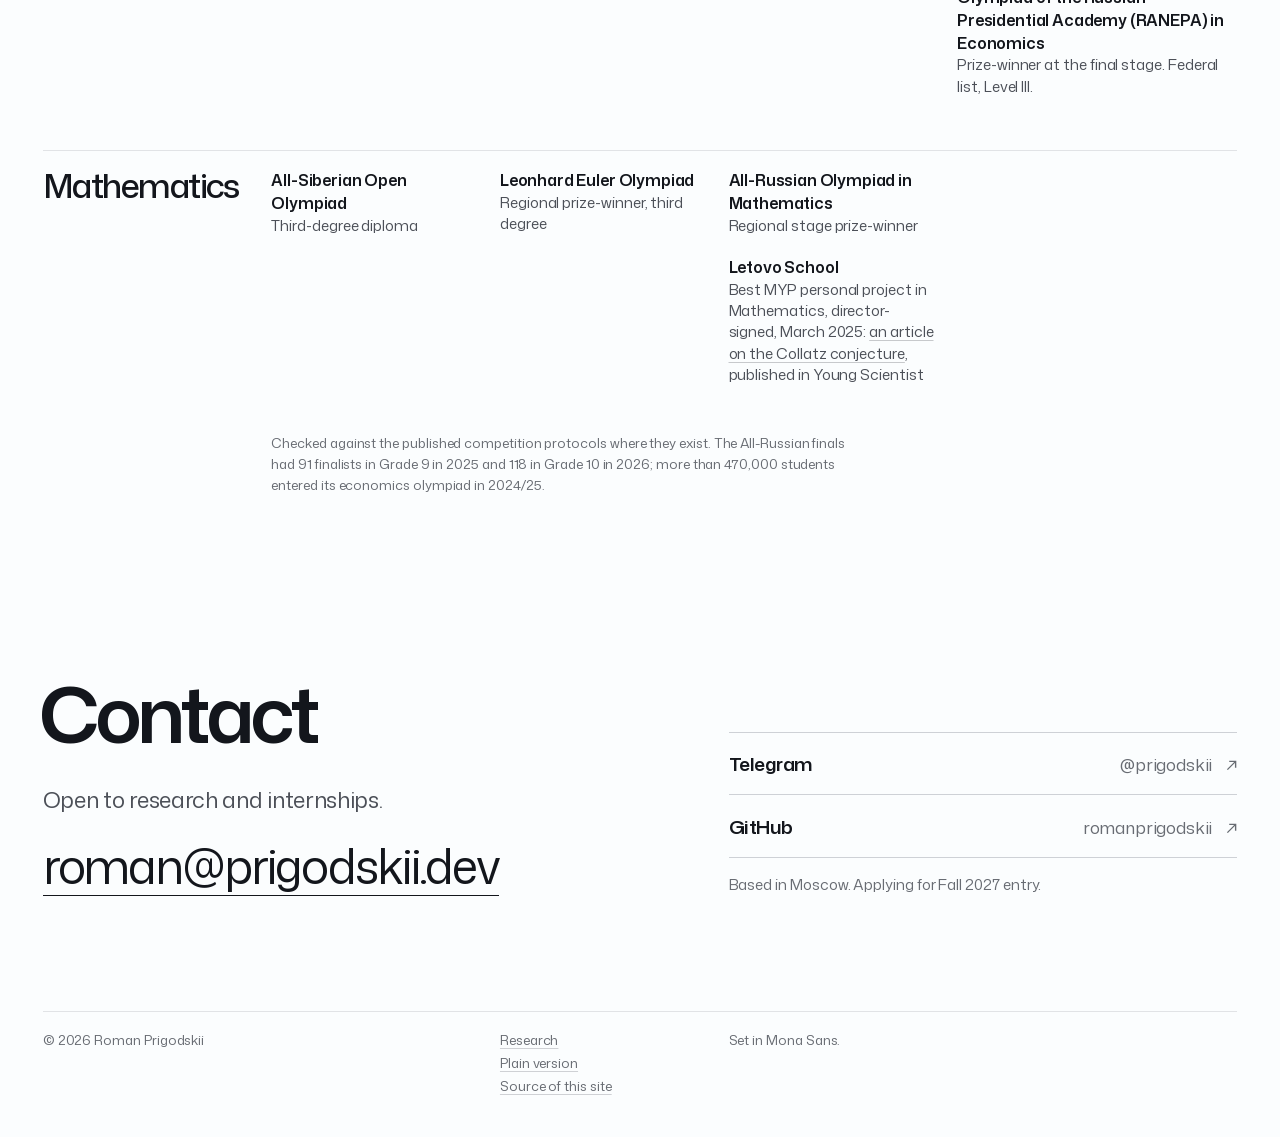
==== commit eabcee63: "content: the work as market-efficiency research, with no betting in it Parts of the site read as a b" ====
--- a/index.html
+++ b/index.html
@@ -4,20 +4,20 @@
 <meta charset="utf-8">
 <meta name="viewport" content="width=device-width, initial-scale=1, viewport-fit=cover">
 <title>Roman Prigodskii</title>
-<meta name="description" content="17, Moscow. Forecasting models for UFC and boxing, co-founder and Head of AI at Gluline, and a sole-authored paper accepted at two NeurIPS 2026 workshops.">
+<meta name="description" content="17, Moscow. Forecasting models for UFC and boxing that test how efficient market prices are, co-founder and Head of AI at Gluline, and a sole-authored paper accepted at two NeurIPS 2026 workshops.">
 <meta name="author" content="Roman Prigodskii">
 <meta name="theme-color" content="#FBFCFE">
 <link rel="canonical" href="https://prigodskii.dev/">
 <meta property="og:type" content="profile">
 <meta property="og:title" content="Roman Prigodskii">
-<meta property="og:description" content="17, Moscow. Forecasting models for UFC and boxing, co-founder and Head of AI at Gluline, and a sole-authored paper accepted at two NeurIPS 2026 workshops.">
+<meta property="og:description" content="17, Moscow. Forecasting models for UFC and boxing that test how efficient market prices are, co-founder and Head of AI at Gluline, and a sole-authored paper accepted at two NeurIPS 2026 workshops.">
 <meta property="og:url" content="https://prigodskii.dev/">
 <meta property="og:image" content="https://prigodskii.dev/assets/img/og.png">
 <meta property="og:image:width" content="1200">
 <meta property="og:image:height" content="630">
-<meta property="og:image:alt" content="Roman Prigodskii: forecasting models graded against the bookmaker's closing line; co-founder and Head of AI at Gluline. Beside it, vertexmma.com in a browser and the Gluline app on a phone.">
+<meta property="og:image:alt" content="Roman Prigodskii: forecasting models that test how efficient market prices are; co-founder and Head of AI at Gluline. Beside it, vertexmma.com in a browser and the Gluline app on a phone.">
 <meta name="twitter:card" content="summary_large_image">
-<meta name="twitter:image:alt" content="Roman Prigodskii: forecasting models graded against the bookmaker's closing line; co-founder and Head of AI at Gluline. Beside it, vertexmma.com in a browser and the Gluline app on a phone.">
+<meta name="twitter:image:alt" content="Roman Prigodskii: forecasting models that test how efficient market prices are; co-founder and Head of AI at Gluline. Beside it, vertexmma.com in a browser and the Gluline app on a phone.">
 <link rel="icon" href="assets/img/mark.svg" type="image/svg+xml">
 <link rel="apple-touch-icon" href="assets/img/mark-180.png">
 <link rel="preload" href="assets/fonts/mona-sans-200-900-normal-latin.woff2" as="font" type="font/woff2" crossorigin>
@@ -68,7 +68,7 @@
 
     <div class="cols hero-a">
       <div class="hero-lead" data-rv style="--d:380ms">
-        <p class="lead">Seventeen, in my final year at Letovo School in Moscow. I build forecasting models for UFC and boxing and test them against the bookmaker&rsquo;s closing line. I&rsquo;m also a co-founder and Head of AI at Gluline, a messenger.</p>
+        <p class="lead">Seventeen, in my final year at Letovo School in Moscow. I build forecasting models for UFC and boxing and use them to test how efficient market prices are. I&rsquo;m also a co-founder and Head of AI at Gluline, a messenger.</p>
         <p class="hero-meta">Moscow. Applying for Fall 2027 entry.</p>
       </div>
       <dl class="spec" aria-label="In short">
@@ -114,7 +114,7 @@
           <p class="status" data-rv style="--d:60ms">Live product at <a href="https://vertexmma.com" rel="noopener">vertexmma.com</a></p>
         </div>
         <div class="hs-head-b">
-          <p class="hs-say" data-rv style="--d:110ms">A nine-model UFC forecasting stack, graded against the bookmaker&rsquo;s closing line. It covers 4,581 fighters, 8,906 bouts and 795 events.</p>
+          <p class="hs-say" data-rv style="--d:110ms">A nine-model UFC forecasting stack, measured against the market&rsquo;s closing price. It covers 4,581 fighters, 8,906 bouts and 795 events.</p>
           <p class="more" data-rv style="--d:160ms"><a class="go" href="work/vertex-mma/">The case</a></p>
         </div>
       </div>
@@ -142,15 +142,15 @@
         </figure>
         <div class="vs">
           <table class="nums">
-            <caption>Against the closing line, on the 582 held-out bouts that carry one</caption>
-            <thead><tr><th scope="col"><span class="sr">Measure</span></th><th scope="col">Model</th><th scope="col">Closing line</th></tr></thead>
+            <caption>Against the market&rsquo;s closing price, on the 582 held-out bouts that carry one</caption>
+            <thead><tr><th scope="col"><span class="sr">Measure</span></th><th scope="col">Model</th><th scope="col">Closing price</th></tr></thead>
             <tbody>
               <tr><th scope="row">Accuracy <small>higher is better</small></th><td>0.6753</td><td class="is-won"><span>0.6838</span></td></tr>
               <tr><th scope="row">Log-loss <small>lower is better</small></th><td>0.6171</td><td class="is-won"><span>0.5922</span></td></tr>
               <tr><th scope="row">Brier <small>lower is better</small></th><td>0.2140</td><td class="is-won"><span>0.2035</span></td></tr>
             </tbody>
           </table>
-          <p class="note">The line is ahead on all three. The model is better calibrated than the line and less sharp.</p>
+          <p class="note">The price is ahead on all three. The model is better calibrated than the price and less sharp.</p>
         </div>
       </div>
     </article>
@@ -195,36 +195,32 @@
         </div>
         <div class="thesis" style="grid-column: 3 / 6">
           <p class="thesis-k">It began from a thesis:</p>
-          <p><s class="thesis-s">Regional and club boxing lines are soft enough to beat.</s></p>
-          <p class="fine" style="margin-top:14px;max-width:60ch">On every bout the available odds cover, the data says the reverse: the model gains most on the market at the top of the sport, and least on club cards.</p>
+          <p><s class="thesis-s">Regional and club boxing is priced less efficiently than the top of the sport.</s></p>
+          <p class="fine" style="margin-top:14px;max-width:60ch">On every bout with a market price, the data says the reverse: the price moves furthest towards the model at the top of the sport, and least on club cards.</p>
         </div>
       </div>
       <div class="cols hs-bx-r2">
-        <figure class="hs-bx-rep">
-          <div class="stage hs-bx-stage" data-shot data-play-group data-title="the Vertex Boxing report">
-            <div class="win hs-bx-win">
-              <div class="win-bar"><span class="win-dots"><i></i><i></i><i></i></span><span class="win-url">github.com/romanprigodskii/vertex-boxing</span></div>
-              <video data-play muted loop playsinline preload="none" poster="assets/img/work/boxing-report-1440.webp" width="2160" height="1350" aria-label="The Vertex Boxing final report on GitHub: the title and the summary of results scroll slowly past, then the view jumps to section 4.2 and scrolls from its table to the chart of closing-line value by scheduled distance."><source src="assets/video/boxing-report.mp4" type="video/mp4"></video>
-            </div>
-          </div>
-          <figcaption class="hs-cap">The final report, docs/REPORT.md, on GitHub.</figcaption>
+        <figure class="plate hs-bx-fc" data-fc data-watch>
+          <figcaption><p class="fig-k">Five forecasts of the same 3,077 fights</p><p class="fig-s">Log-loss from June 2023 to December 2025; further right is the better forecast. The opening price is posted a median three days before the fight.</p></figcaption>
+          <div class="fig-body fl-wide"><!--@vbForecastsWide--><svg class="fc-svg" width="100%" height="312" role="img" aria-labelledby="fc-t-w fc-d-w"><title id="fc-t-w">Five forecasts of the same 3,077 fights, by log-loss</title><desc id="fc-d-w">Log-loss on the same 3,077 fights, June 2023 to December 2025, where lower is better. The model alone, 0.3590; The opening price, 0.3506; The open, blended with the model, weight 0.35, 0.3396; The closing price, 0.3379; The close, blended with the model, weight 0.15, 0.3336. Blended into the opening price, the model moves it 87% of the way to the close.</desc><text class="fc-k" x="27%" y="12">log-loss, lower is better</text><line class="fc-g" x1="31.2%" x2="31.2%" y1="30" y2="270"/><text class="fc-n" x="31.2%" y="287">0.360</text><line class="fc-g" x1="41.7%" x2="41.7%" y1="30" y2="270"/><text class="fc-n" x="41.7%" y="287">0.355</text><line class="fc-g" x1="52.2%" x2="52.2%" y1="30" y2="270"/><text class="fc-n" x="52.2%" y="287">0.350</text><line class="fc-g" x1="62.7%" x2="62.7%" y1="30" y2="270"/><text class="fc-n" x="62.7%" y="287">0.345</text><line class="fc-g" x1="73.2%" x2="73.2%" y1="30" y2="270"/><text class="fc-n" x="73.2%" y="287">0.340</text><line class="fc-g" x1="83.7%" x2="83.7%" y1="30" y2="270"/><text class="fc-n" x="83.7%" y="287">0.335</text><text class="fc-dir" x="27%" y="305">← worse</text><text class="fc-dir is-r" x="90%" y="305">better →</text><text class="fc-lab" x="0" y="62">The model alone</text><line class="fc-row" x1="27%" x2="90%" y1="57" y2="57"/><circle class="fc-dot fc-m" style="--i:0" cx="33.3%" cy="57" r="5.5"/><text class="fc-v fc-m" style="--i:0" x="100%" y="62">0.3590</text><text class="fc-lab" x="0" y="108">The opening price</text><line class="fc-row" x1="27%" x2="90%" y1="103" y2="103"/><circle class="fc-dot fc-m is-price" style="--i:1" cx="50.94%" cy="103" r="5.5"/><text class="fc-v fc-m" style="--i:1" x="100%" y="108">0.3506</text><text class="fc-lab" x="0" y="147">The open, blended</text><text class="fc-sub" x="0" y="162">with the model, weight 0.35</text><line class="fc-row" x1="27%" x2="90%" y1="149" y2="149"/><line class="fc-guide" x1="50.94%" x2="50.94%" y1="103" y2="149"/><line class="fc-guide" x1="77.61%" x2="77.61%" y1="149" y2="195"/><line class="fc-rest" x1="74.04%" x2="77.61%" y1="149" y2="149"/><line class="fc-run" x1="50.94%" x2="74.04%" y1="149" y2="149"/><text class="fc-ann" x="74.04%" dx="-14" y="139" text-anchor="end">87% of the way to the close</text><circle class="fc-dot fc-m" style="--i:2" cx="74.04%" cy="149" r="5.5"/><text class="fc-v fc-m" style="--i:2" x="100%" y="154">0.3396</text><text class="fc-lab" x="0" y="200">The closing price</text><line class="fc-row" x1="27%" x2="90%" y1="195" y2="195"/><circle class="fc-dot fc-m is-price" style="--i:3" cx="77.61%" cy="195" r="5.5"/><text class="fc-v fc-m" style="--i:3" x="100%" y="200">0.3379</text><text class="fc-lab" x="0" y="239">The close, blended</text><text class="fc-sub" x="0" y="254">with the model, weight 0.15</text><line class="fc-row" x1="27%" x2="90%" y1="241" y2="241"/><circle class="fc-dot fc-m" style="--i:4" cx="86.64%" cy="241" r="5.5"/><text class="fc-v fc-m" style="--i:4" x="100%" y="246">0.3336</text></svg><!--/@vbForecastsWide--></div>
+          <div class="fig-body fl-narrow"><!--@vbForecastsNarrow--><svg class="fc-svg" width="100%" height="398" role="img" aria-labelledby="fc-t-n fc-d-n"><title id="fc-t-n">Five forecasts of the same 3,077 fights, by log-loss</title><desc id="fc-d-n">Log-loss on the same 3,077 fights, June 2023 to December 2025, where lower is better. The model alone, 0.3590; The opening price, 0.3506; The open, blended with the model, weight 0.35, 0.3396; The closing price, 0.3379; The close, blended with the model, weight 0.15, 0.3336. Blended into the opening price, the model moves it 87% of the way to the close.</desc><text class="fc-k" x="0%" y="12">log-loss, lower is better</text><line class="fc-g" x1="5.4%" x2="5.4%" y1="30" y2="356"/><text class="fc-n" x="5.4%" y="373">0.360</text><line class="fc-g" x1="18.9%" x2="18.9%" y1="30" y2="356"/><line class="fc-g" x1="32.4%" x2="32.4%" y1="30" y2="356"/><text class="fc-n" x="32.4%" y="373">0.350</text><line class="fc-g" x1="45.9%" x2="45.9%" y1="30" y2="356"/><line class="fc-g" x1="59.4%" x2="59.4%" y1="30" y2="356"/><text class="fc-n" x="59.4%" y="373">0.340</text><line class="fc-g" x1="72.9%" x2="72.9%" y1="30" y2="356"/><text class="fc-dir" x="0%" y="391">← worse</text><text class="fc-dir is-r" x="81%" y="391">better →</text><text class="fc-lab" x="0" y="66">The model alone</text><line class="fc-row" x1="0%" x2="81%" y1="80" y2="80"/><circle class="fc-dot fc-m" style="--i:0" cx="8.1%" cy="80" r="5.5"/><text class="fc-v fc-m" style="--i:0" x="100%" y="85">0.3590</text><text class="fc-lab" x="0" y="130">The opening price</text><line class="fc-row" x1="0%" x2="81%" y1="144" y2="144"/><circle class="fc-dot fc-m is-price" style="--i:1" cx="30.78%" cy="144" r="5.5"/><text class="fc-v fc-m" style="--i:1" x="100%" y="149">0.3506</text><text class="fc-lab" x="0" y="194">The open, blended <tspan class="fc-sub">with the model, weight 0.35</tspan></text><line class="fc-row" x1="0%" x2="81%" y1="208" y2="208"/><line class="fc-guide" x1="30.78%" x2="30.78%" y1="144" y2="208"/><line class="fc-guide" x1="65.07%" x2="65.07%" y1="208" y2="272"/><line class="fc-rest" x1="60.48%" x2="65.07%" y1="208" y2="208"/><line class="fc-run" x1="30.78%" x2="60.48%" y1="208" y2="208"/><text class="fc-ann" x="30.78%" y="230">87% of the way to the close</text><circle class="fc-dot fc-m" style="--i:2" cx="60.48%" cy="208" r="5.5"/><text class="fc-v fc-m" style="--i:2" x="100%" y="213">0.3396</text><text class="fc-lab" x="0" y="258">The closing price</text><line class="fc-row" x1="0%" x2="81%" y1="272" y2="272"/><circle class="fc-dot fc-m is-price" style="--i:3" cx="65.07%" cy="272" r="5.5"/><text class="fc-v fc-m" style="--i:3" x="100%" y="277">0.3379</text><text class="fc-lab" x="0" y="322">The close, blended <tspan class="fc-sub">with the model, weight 0.15</tspan></text><line class="fc-row" x1="0%" x2="81%" y1="336" y2="336"/><circle class="fc-dot fc-m" style="--i:4" cx="76.68%" cy="336" r="5.5"/><text class="fc-v fc-m" style="--i:4" x="100%" y="341">0.3336</text></svg><!--/@vbForecastsNarrow--></div>
         </figure>
         <figure class="bx-a" data-lv>
-          <figcaption><p class="fig-k">Closing-line value by the level of the fight</p><p class="fig-s">Bets struck at the opening price wherever the model beat it by 2 points, and how far the price then moved towards the bet by the close. Lines are 95% intervals.</p></figcaption>
-          <div class="fig-body fl-wide"><!--@levelWide--><svg class="lv-svg" width="100%" height="240" role="img" aria-labelledby="lv-t-w lv-d-w"><title id="lv-t-w">Closing-line value by scheduled distance</title><desc id="lv-d-w">4 to 6 rounds (club, 283 bets): +0.0044, 95% interval +0.0017 to +0.0073, realised return −14.9%. 8 rounds (regional, 337 bets): +0.0075, 95% interval +0.0033 to +0.0119, realised return +5.4%. 10 rounds (national, continental, 781 bets): +0.0093, 95% interval +0.0060 to +0.0127, realised return +4.1%. 12 rounds (title, 468 bets): +0.0180, 95% interval +0.0130 to +0.0232, realised return +13.1%.</desc><text class="lv-k" x="27%" y="12">closing-line value, in probability</text><text class="lv-k is-r" x="100%" y="12">return</text><line class="lv-g is-0" x1="27%" x2="27%" y1="22" y2="214"/><text class="lv-n" x="27%" y="232">0</text><line class="lv-g" x1="47%" x2="47%" y1="22" y2="214"/><text class="lv-n" x="47%" y="232">+0.01</text><line class="lv-g" x1="67%" x2="67%" y1="22" y2="214"/><text class="lv-n" x="67%" y="232">+0.02</text><line class="lv-g" x1="87%" x2="87%" y1="22" y2="214"/><text class="lv-n" x="87%" y="232">+0.03</text><text class="lv-lab" x="0" y="48">4 to 6 rounds</text><text class="lv-sub" x="0" y="63">club</text><rect class="lv-bar" style="--i:0" x="27%" y="42" width="8.8%" height="14"/><line class="lv-ci" x1="30.4%" x2="41.6%" y1="49" y2="49"/><line class="lv-ci" x1="30.4%" x2="30.4%" y1="44" y2="54"/><line class="lv-ci" x1="41.6%" x2="41.6%" y1="44" y2="54"/><text class="lv-v" x="41.6%" dx="8" y="54">+0.0044</text><text class="lv-ret is-neg" x="100%" y="54">−14.9%</text><text class="lv-lab" x="0" y="94">8 rounds</text><text class="lv-sub" x="0" y="109">regional</text><rect class="lv-bar" style="--i:1" x="27%" y="88" width="15%" height="14"/><line class="lv-ci" x1="33.6%" x2="50.8%" y1="95" y2="95"/><line class="lv-ci" x1="33.6%" x2="33.6%" y1="90" y2="100"/><line class="lv-ci" x1="50.8%" x2="50.8%" y1="90" y2="100"/><text class="lv-v" x="50.8%" dx="8" y="100">+0.0075</text><text class="lv-ret" x="100%" y="100">+5.4%</text><text class="lv-lab" x="0" y="140">10 rounds</text><text class="lv-sub" x="0" y="155">national, continental</text><rect class="lv-bar" style="--i:2" x="27%" y="134" width="18.6%" height="14"/><line class="lv-ci" x1="39%" x2="52.4%" y1="141" y2="141"/><line class="lv-ci" x1="39%" x2="39%" y1="136" y2="146"/><line class="lv-ci" x1="52.4%" x2="52.4%" y1="136" y2="146"/><text class="lv-v" x="52.4%" dx="8" y="146">+0.0093</text><text class="lv-ret" x="100%" y="146">+4.1%</text><text class="lv-lab" x="0" y="186">12 rounds</text><text class="lv-sub" x="0" y="201">title</text><rect class="lv-bar" style="--i:3" x="27%" y="180" width="36%" height="14"/><line class="lv-ci" x1="53%" x2="73.4%" y1="187" y2="187"/><line class="lv-ci" x1="53%" x2="53%" y1="182" y2="192"/><line class="lv-ci" x1="73.4%" x2="73.4%" y1="182" y2="192"/><text class="lv-v" x="73.4%" dx="8" y="192">+0.0180</text><text class="lv-ret" x="100%" y="192">+13.1%</text></svg><!--/@levelWide--></div>
-          <div class="fig-body fl-narrow"><!--@levelNarrow--><svg class="lv-svg" width="100%" height="312" role="img" aria-labelledby="lv-t-n lv-d-n"><title id="lv-t-n">Closing-line value by scheduled distance</title><desc id="lv-d-n">4 to 6 rounds (club, 283 bets): +0.0044, 95% interval +0.0017 to +0.0073, realised return −14.9%. 8 rounds (regional, 337 bets): +0.0075, 95% interval +0.0033 to +0.0119, realised return +5.4%. 10 rounds (national, continental, 781 bets): +0.0093, 95% interval +0.0060 to +0.0127, realised return +4.1%. 12 rounds (title, 468 bets): +0.0180, 95% interval +0.0130 to +0.0232, realised return +13.1%.</desc><text class="lv-k" x="0%" y="12">closing-line value, in probability</text><text class="lv-k is-r" x="100%" y="12">return</text><line class="lv-g is-0" x1="0%" x2="0%" y1="22" y2="286"/><text class="lv-n" x="0%" y="304">0</text><line class="lv-g" x1="28%" x2="28%" y1="22" y2="286"/><text class="lv-n" x="28%" y="304">+0.01</text><line class="lv-g" x1="56%" x2="56%" y1="22" y2="286"/><text class="lv-n" x="56%" y="304">+0.02</text><line class="lv-g" x1="84%" x2="84%" y1="22" y2="286"/><text class="lv-n" x="84%" y="304">+0.03</text><text class="lv-lab" x="0" y="54">4 to 6 rounds <tspan class="lv-sub">club</tspan></text><rect class="lv-bar" style="--i:0" x="0%" y="63" width="12.32%" height="14"/><line class="lv-ci" x1="4.76%" x2="20.44%" y1="70" y2="70"/><line class="lv-ci" x1="4.76%" x2="4.76%" y1="65" y2="75"/><line class="lv-ci" x1="20.44%" x2="20.44%" y1="65" y2="75"/><text class="lv-v" x="20.44%" dx="8" y="75">+0.0044</text><text class="lv-ret is-neg" x="100%" y="75">−14.9%</text><text class="lv-lab" x="0" y="118">8 rounds <tspan class="lv-sub">regional</tspan></text><rect class="lv-bar" style="--i:1" x="0%" y="127" width="21%" height="14"/><line class="lv-ci" x1="9.24%" x2="33.32%" y1="134" y2="134"/><line class="lv-ci" x1="9.24%" x2="9.24%" y1="129" y2="139"/><line class="lv-ci" x1="33.32%" x2="33.32%" y1="129" y2="139"/><text class="lv-v" x="33.32%" dx="8" y="139">+0.0075</text><text class="lv-ret" x="100%" y="139">+5.4%</text><text class="lv-lab" x="0" y="182">10 rounds <tspan class="lv-sub">national, continental</tspan></text><rect class="lv-bar" style="--i:2" x="0%" y="191" width="26.04%" height="14"/><line class="lv-ci" x1="16.8%" x2="35.56%" y1="198" y2="198"/><line class="lv-ci" x1="16.8%" x2="16.8%" y1="193" y2="203"/><line class="lv-ci" x1="35.56%" x2="35.56%" y1="193" y2="203"/><text class="lv-v" x="35.56%" dx="8" y="203">+0.0093</text><text class="lv-ret" x="100%" y="203">+4.1%</text><text class="lv-lab" x="0" y="246">12 rounds <tspan class="lv-sub">title</tspan></text><rect class="lv-bar" style="--i:3" x="0%" y="255" width="50.4%" height="14"/><line class="lv-ci" x1="36.4%" x2="64.96%" y1="262" y2="262"/><line class="lv-ci" x1="36.4%" x2="36.4%" y1="257" y2="267"/><line class="lv-ci" x1="64.96%" x2="64.96%" y1="257" y2="267"/><text class="lv-v" x="64.96%" dx="8" y="267">+0.0180</text><text class="lv-ret" x="100%" y="267">+13.1%</text></svg><!--/@levelNarrow--></div>
+          <figcaption><p class="fig-k">How far the price moved towards the model, by the level of the fight</p><p class="fig-s">Bouts where the model put a fighter at least 2 points above the opening price, and how far the price then moved towards the model by the close. Lines are 95% intervals.</p></figcaption>
+          <div class="fig-body fl-wide"><!--@levelWide--><svg class="lv-svg" width="100%" height="240" role="img" aria-labelledby="lv-t-w lv-d-w"><title id="lv-t-w">How far the price moved towards the model, by scheduled distance</title><desc id="lv-d-w">4 to 6 rounds (club, 283 bouts): +0.0044, 95% interval +0.0017 to +0.0073. 8 rounds (regional, 337 bouts): +0.0075, 95% interval +0.0033 to +0.0119. 10 rounds (national, continental, 781 bouts): +0.0093, 95% interval +0.0060 to +0.0127. 12 rounds (title, 468 bouts): +0.0180, 95% interval +0.0130 to +0.0232.</desc><text class="lv-k" x="27%" y="12">move towards the model, in probability</text><line class="lv-g is-0" x1="27%" x2="27%" y1="22" y2="214"/><text class="lv-n" x="27%" y="232">0</text><line class="lv-g" x1="50%" x2="50%" y1="22" y2="214"/><text class="lv-n" x="50%" y="232">+0.01</text><line class="lv-g" x1="73%" x2="73%" y1="22" y2="214"/><text class="lv-n" x="73%" y="232">+0.02</text><line class="lv-g" x1="96%" x2="96%" y1="22" y2="214"/><text class="lv-n" x="96%" y="232">+0.03</text><text class="lv-lab" x="0" y="48">4 to 6 rounds</text><text class="lv-sub" x="0" y="63">club</text><rect class="lv-bar" style="--i:0" x="27%" y="42" width="10.12%" height="14"/><line class="lv-ci" x1="30.91%" x2="43.79%" y1="49" y2="49"/><line class="lv-ci" x1="30.91%" x2="30.91%" y1="44" y2="54"/><line class="lv-ci" x1="43.79%" x2="43.79%" y1="44" y2="54"/><text class="lv-v" x="43.79%" dx="8" y="54">+0.0044</text><text class="lv-lab" x="0" y="94">8 rounds</text><text class="lv-sub" x="0" y="109">regional</text><rect class="lv-bar" style="--i:1" x="27%" y="88" width="17.25%" height="14"/><line class="lv-ci" x1="34.59%" x2="54.37%" y1="95" y2="95"/><line class="lv-ci" x1="34.59%" x2="34.59%" y1="90" y2="100"/><line class="lv-ci" x1="54.37%" x2="54.37%" y1="90" y2="100"/><text class="lv-v" x="54.37%" dx="8" y="100">+0.0075</text><text class="lv-lab" x="0" y="140">10 rounds</text><text class="lv-sub" x="0" y="155">national, continental</text><rect class="lv-bar" style="--i:2" x="27%" y="134" width="21.39%" height="14"/><line class="lv-ci" x1="40.8%" x2="56.21%" y1="141" y2="141"/><line class="lv-ci" x1="40.8%" x2="40.8%" y1="136" y2="146"/><line class="lv-ci" x1="56.21%" x2="56.21%" y1="136" y2="146"/><text class="lv-v" x="56.21%" dx="8" y="146">+0.0093</text><text class="lv-lab" x="0" y="186">12 rounds</text><text class="lv-sub" x="0" y="201">title</text><rect class="lv-bar" style="--i:3" x="27%" y="180" width="41.4%" height="14"/><line class="lv-ci" x1="56.9%" x2="80.36%" y1="187" y2="187"/><line class="lv-ci" x1="56.9%" x2="56.9%" y1="182" y2="192"/><line class="lv-ci" x1="80.36%" x2="80.36%" y1="182" y2="192"/><text class="lv-v" x="80.36%" dx="8" y="192">+0.0180</text></svg><!--/@levelWide--></div>
+          <div class="fig-body fl-narrow"><!--@levelNarrow--><svg class="lv-svg" width="100%" height="312" role="img" aria-labelledby="lv-t-n lv-d-n"><title id="lv-t-n">How far the price moved towards the model, by scheduled distance</title><desc id="lv-d-n">4 to 6 rounds (club, 283 bouts): +0.0044, 95% interval +0.0017 to +0.0073. 8 rounds (regional, 337 bouts): +0.0075, 95% interval +0.0033 to +0.0119. 10 rounds (national, continental, 781 bouts): +0.0093, 95% interval +0.0060 to +0.0127. 12 rounds (title, 468 bouts): +0.0180, 95% interval +0.0130 to +0.0232.</desc><text class="lv-k" x="0%" y="12">move towards the model, in probability</text><line class="lv-g is-0" x1="0%" x2="0%" y1="22" y2="286"/><text class="lv-n" x="0%" y="304">0</text><line class="lv-g" x1="31.667%" x2="31.667%" y1="22" y2="286"/><text class="lv-n" x="31.667%" y="304">+0.01</text><line class="lv-g" x1="63.333%" x2="63.333%" y1="22" y2="286"/><text class="lv-n" x="63.333%" y="304">+0.02</text><line class="lv-g" x1="95%" x2="95%" y1="22" y2="286"/><text class="lv-n" x="95%" y="304">+0.03</text><text class="lv-lab" x="0" y="54">4 to 6 rounds <tspan class="lv-sub">club</tspan></text><rect class="lv-bar" style="--i:0" x="0%" y="63" width="13.933%" height="14"/><line class="lv-ci" x1="5.383%" x2="23.117%" y1="70" y2="70"/><line class="lv-ci" x1="5.383%" x2="5.383%" y1="65" y2="75"/><line class="lv-ci" x1="23.117%" x2="23.117%" y1="65" y2="75"/><text class="lv-v" x="23.117%" dx="8" y="75">+0.0044</text><text class="lv-lab" x="0" y="118">8 rounds <tspan class="lv-sub">regional</tspan></text><rect class="lv-bar" style="--i:1" x="0%" y="127" width="23.75%" height="14"/><line class="lv-ci" x1="10.45%" x2="37.683%" y1="134" y2="134"/><line class="lv-ci" x1="10.45%" x2="10.45%" y1="129" y2="139"/><line class="lv-ci" x1="37.683%" x2="37.683%" y1="129" y2="139"/><text class="lv-v" x="37.683%" dx="8" y="139">+0.0075</text><text class="lv-lab" x="0" y="182">10 rounds <tspan class="lv-sub">national, continental</tspan></text><rect class="lv-bar" style="--i:2" x="0%" y="191" width="29.45%" height="14"/><line class="lv-ci" x1="19%" x2="40.217%" y1="198" y2="198"/><line class="lv-ci" x1="19%" x2="19%" y1="193" y2="203"/><line class="lv-ci" x1="40.217%" x2="40.217%" y1="193" y2="203"/><text class="lv-v" x="40.217%" dx="8" y="203">+0.0093</text><text class="lv-lab" x="0" y="246">12 rounds <tspan class="lv-sub">title</tspan></text><rect class="lv-bar" style="--i:3" x="0%" y="255" width="57%" height="14"/><line class="lv-ci" x1="41.167%" x2="73.467%" y1="262" y2="262"/><line class="lv-ci" x1="41.167%" x2="41.167%" y1="257" y2="267"/><line class="lv-ci" x1="73.467%" x2="73.467%" y1="257" y2="267"/><text class="lv-v" x="73.467%" dx="8" y="267">+0.0180</text></svg><!--/@levelNarrow--></div>
         </figure>
       </div>
       <div class="cols hs-bx-r3">
         <div class="hs-bx-foot">
           <p data-rv>On its own the model forecasts worse than the opening price. Blended in, it moves that price, posted a median of three days before the fight, 87% of the way to where it closes.</p>
-          <p data-rv style="--d:60ms">A live test was frozen and published on 24 September 2026, before any bout it covers had been fought. It closes on 25 September 2029. Every result so far is a backtest; no real bet has been placed.</p>
+          <p data-rv style="--d:60ms">A forward test was frozen and published on 24 September 2026, before any bout it covers had been fought. It closes on 25 September 2029. Every result so far is a backtest.</p>
           <p class="links" data-rv style="--d:120ms"><a class="go" href="work/vertex-boxing/">The case</a> <a href="https://github.com/romanprigodskii/vertex-boxing/blob/main/docs/REPORT.md" rel="noopener">The report</a></p>
         </div>
         <figure class="bx-b" data-wg data-watch>
-          <figcaption><p class="fig-k">Blended into the opening price, and tested by betting</p><p class="fig-s">Four windows, each scored as an e-value against a bar of 20 (80 for 2023&ndash;2025, registered as one of four hypotheses), on a log scale. Two were pre-registered in public: for 2016&ndash;2020 the protocol&rsquo;s hash was timestamped in Bitcoin blocks and pushed to GitHub before the model was trained; for 2026 the betting rule was pushed to GitHub before the holdout model was trained.</p></figcaption>
-          <div class="fig-body fl-wide"><!--@windowsHome--><svg class="wg-svg" width="100%" height="368" role="img" aria-labelledby="wg-t-w wg-d-w"><title id="wg-t-w">Four betting windows at the opening price, scored as e-values</title><desc id="wg-d-w">2016–2020, 2,016 bouts, pre-registered in public: e = 7.0 × 10 to the 6, past the bar of 20. 2021–2023, 1,545 bouts, declared in advance as already seen: e = 12.5, short of the bar of 20. 2023–2025, 3,077 bouts, pre-registered, committed locally: e = 3.9 × 10 to the 8, past the bar of 20 (registered as one of four hypotheses, with a bar of 80). Jan–Jul 2026, 541 bouts, pre-registered in public: e = 41.8, past the bar of 20.</desc><line class="wg-g g1" x1="0%" x2="0%" y1="24" y2="340"/><line class="wg-g gh" x1="10.034%" x2="10.034%" y1="24" y2="340"/><line class="wg-g gh" x1="23.299%" x2="23.299%" y1="24" y2="340"/><line class="wg-g gd" x1="33.333%" x2="33.333%" y1="24" y2="340"/><line class="wg-g gb" x1="43.368%" x2="43.368%" y1="24" y2="340"/><line class="wg-g gh" x1="56.632%" x2="56.632%" y1="24" y2="340"/><line class="wg-g gd" x1="66.667%" x2="66.667%" y1="24" y2="340"/><line class="wg-g gh" x1="76.701%" x2="76.701%" y1="24" y2="340"/><line class="wg-g gh" x1="89.966%" x2="89.966%" y1="24" y2="340"/><line class="wg-g gd" x1="100%" x2="100%" y1="24" y2="340"/><line class="wg-bar" x1="43.368%" x2="43.368%" y1="14" y2="344"/><text class="wg-barcap" x="43.368%" y="10">the bar, 20</text><text class="wg-n is-first" x="0%" y="360">1</text><text class="wg-n" x="33.333%" y="360">10</text><text class="wg-n" x="66.667%" y="360">100</text><text class="wg-n is-bar" x="43.368%" y="360">20</text><text class="wg-n is-end" x="100%" y="360">1,000</text><text class="wg-lab" x="0" y="48">2016–2020 <tspan class="wg-sub">2,016 bouts, ProBoxingOdds open</tspan></text><line class="wg-base" x1="0%" x2="100%" y1="92" y2="92"/><svg class="wg-needle is-hit is-off" x="100%" y="92" overflow="visible" data-f="1" data-e="7000000" style="--i:0"><g class="wg-ng"><line class="wg-l" x1="0" x2="0" y1="-30" y2="0"/><path class="wg-h is-fill" d="M-6 -30 L6 -30 L0 -21 Z"/><path class="wg-stop" d="M-15 -29 L-7 -24.5 L-15 -20 Z"/></g></svg><text class="wg-v is-hit" x="100%" y="74" dx="-22" text-anchor="end">e = 7.0 × 10<tspan class="sup" dy="-6">6</tspan></text><text class="wg-off" x="100%" y="89" dx="-22" text-anchor="end">off this scale</text><text class="wg-lab" x="0" y="124">2021–2023 <tspan class="wg-sub">1,545 bouts, Bet365 open</tspan></text><line class="wg-base" x1="0%" x2="100%" y1="168" y2="168"/><svg class="wg-needle" x="36.564%" y="168" overflow="visible" data-f="0.365637" data-e="12.5" style="--i:1"><g class="wg-ng"><line class="wg-l" x1="0" x2="0" y1="-30" y2="0"/><circle class="wg-h is-dot" cy="-25" r="2.2"/></g></svg><text class="wg-v" x="36.564%" y="150" dx="-10" text-anchor="end">e = 12.5</text><text class="wg-lab" x="0" y="200">2023–2025 <tspan class="wg-sub">3,077 bouts, Bet365 open</tspan></text><line class="wg-base" x1="0%" x2="100%" y1="244" y2="244"/><svg class="wg-needle is-hit is-off" x="100%" y="244" overflow="visible" data-f="1" data-e="390000000" style="--i:2"><g class="wg-ng"><line class="wg-l" x1="0" x2="0" y1="-30" y2="0"/><path class="wg-h is-hollow" d="M-5.5 -29.5 L5.5 -29.5 L0 -21.5 Z"/><path class="wg-stop" d="M-15 -29 L-7 -24.5 L-15 -20 Z"/></g></svg><text class="wg-v is-hit" x="100%" y="226" dx="-22" text-anchor="end">e = 3.9 × 10<tspan class="sup" dy="-6">8</tspan></text><text class="wg-off" x="100%" y="241" dx="-22" text-anchor="end">off this scale</text><text class="wg-lab" x="0" y="276">Jan–Jul 2026 <tspan class="wg-sub">541 bouts, Bet365 open</tspan></text><line class="wg-base" x1="0%" x2="100%" y1="320" y2="320"/><svg class="wg-needle is-hit" x="54.039%" y="320" overflow="visible" data-f="0.540392" data-e="41.8" style="--i:3"><g class="wg-ng"><line class="wg-l" x1="0" x2="0" y1="-30" y2="0"/><path class="wg-h is-fill" d="M-6 -30 L6 -30 L0 -21 Z"/></g></svg><text class="wg-v is-hit" x="54.039%" y="302" dx="10">e = 41.8</text></svg><!--/@windowsHome--></div>
-          <div class="fig-body fl-narrow"><!--@windowsNarrow--><svg class="wg-svg" width="100%" height="368" role="img" aria-labelledby="wg-t-n wg-d-n"><title id="wg-t-n">Four betting windows at the opening price, scored as e-values</title><desc id="wg-d-n">2016–2020, 2,016 bouts, pre-registered in public: e = 7.0 × 10 to the 6, past the bar of 20. 2021–2023, 1,545 bouts, declared in advance as already seen: e = 12.5, short of the bar of 20. 2023–2025, 3,077 bouts, pre-registered, committed locally: e = 3.9 × 10 to the 8, past the bar of 20 (registered as one of four hypotheses, with a bar of 80). Jan–Jul 2026, 541 bouts, pre-registered in public: e = 41.8, past the bar of 20.</desc><line class="wg-g g1" x1="0%" x2="0%" y1="24" y2="340"/><line class="wg-g gh" x1="10.034%" x2="10.034%" y1="24" y2="340"/><line class="wg-g gh" x1="23.299%" x2="23.299%" y1="24" y2="340"/><line class="wg-g gd" x1="33.333%" x2="33.333%" y1="24" y2="340"/><line class="wg-g gb" x1="43.368%" x2="43.368%" y1="24" y2="340"/><line class="wg-g gh" x1="56.632%" x2="56.632%" y1="24" y2="340"/><line class="wg-g gd" x1="66.667%" x2="66.667%" y1="24" y2="340"/><line class="wg-g gh" x1="76.701%" x2="76.701%" y1="24" y2="340"/><line class="wg-g gh" x1="89.966%" x2="89.966%" y1="24" y2="340"/><line class="wg-g gd" x1="100%" x2="100%" y1="24" y2="340"/><line class="wg-bar" x1="43.368%" x2="43.368%" y1="14" y2="344"/><text class="wg-barcap" x="43.368%" y="10">the bar, 20</text><text class="wg-n is-first" x="0%" y="360">1</text><text class="wg-n" x="33.333%" y="360">10</text><text class="wg-n" x="66.667%" y="360">100</text><text class="wg-n is-bar" x="43.368%" y="360">20</text><text class="wg-n is-end" x="100%" y="360">1,000</text><text class="wg-lab" x="0" y="48">2016–2020 <tspan class="wg-sub">2,016 bouts, ProBoxingOdds open</tspan></text><line class="wg-base" x1="0%" x2="100%" y1="92" y2="92"/><svg class="wg-needle is-hit is-off" x="100%" y="92" overflow="visible" data-f="1" data-e="7000000" style="--i:0"><g class="wg-ng"><line class="wg-l" x1="0" x2="0" y1="-30" y2="0"/><path class="wg-h is-fill" d="M-6 -30 L6 -30 L0 -21 Z"/><path class="wg-stop" d="M-15 -29 L-7 -24.5 L-15 -20 Z"/></g></svg><text class="wg-v is-hit" x="100%" y="74" dx="-22" text-anchor="end">e = 7.0 × 10<tspan class="sup" dy="-6">6</tspan></text><text class="wg-off" x="100%" y="89" dx="-22" text-anchor="end">off this scale</text><text class="wg-lab" x="0" y="124">2021–2023 <tspan class="wg-sub">1,545 bouts, Bet365 open</tspan></text><line class="wg-base" x1="0%" x2="100%" y1="168" y2="168"/><svg class="wg-needle" x="36.564%" y="168" overflow="visible" data-f="0.365637" data-e="12.5" style="--i:1"><g class="wg-ng"><line class="wg-l" x1="0" x2="0" y1="-30" y2="0"/><circle class="wg-h is-dot" cy="-25" r="2.2"/></g></svg><text class="wg-v" x="36.564%" y="150" dx="-10" text-anchor="end">e = 12.5</text><text class="wg-lab" x="0" y="200">2023–2025 <tspan class="wg-sub">3,077 bouts, Bet365 open</tspan></text><line class="wg-base" x1="0%" x2="100%" y1="244" y2="244"/><svg class="wg-needle is-hit is-off" x="100%" y="244" overflow="visible" data-f="1" data-e="390000000" style="--i:2"><g class="wg-ng"><line class="wg-l" x1="0" x2="0" y1="-30" y2="0"/><path class="wg-h is-hollow" d="M-5.5 -29.5 L5.5 -29.5 L0 -21.5 Z"/><path class="wg-stop" d="M-15 -29 L-7 -24.5 L-15 -20 Z"/></g></svg><text class="wg-v is-hit" x="100%" y="226" dx="-22" text-anchor="end">e = 3.9 × 10<tspan class="sup" dy="-6">8</tspan></text><text class="wg-off" x="100%" y="241" dx="-22" text-anchor="end">off this scale</text><text class="wg-lab" x="0" y="276">Jan–Jul 2026 <tspan class="wg-sub">541 bouts, Bet365 open</tspan></text><line class="wg-base" x1="0%" x2="100%" y1="320" y2="320"/><svg class="wg-needle is-hit" x="54.039%" y="320" overflow="visible" data-f="0.540392" data-e="41.8" style="--i:3"><g class="wg-ng"><line class="wg-l" x1="0" x2="0" y1="-30" y2="0"/><path class="wg-h is-fill" d="M-6 -30 L6 -30 L0 -21 Z"/></g></svg><text class="wg-v is-hit" x="54.039%" y="302" dx="10">e = 41.8</text></svg><!--/@windowsNarrow--></div>
+          <figcaption><p class="fig-k">Blended into the opening price, and tested with e-values</p><p class="fig-s">Four windows, each scored as an e-value against the opening price, with a bar of 20 (80 for 2023&ndash;2025, registered as one of four hypotheses), on a log scale. Two were pre-registered in public: for 2016&ndash;2020 the protocol&rsquo;s hash was timestamped in Bitcoin blocks and pushed to GitHub before the model was trained; for 2026 the rule was pushed to GitHub before the holdout model was trained.</p></figcaption>
+          <div class="fig-body fl-wide"><!--@windowsHome--><svg class="wg-svg" width="100%" height="368" role="img" aria-labelledby="wg-t-w wg-d-w"><title id="wg-t-w">Four windows at the opening price, scored as e-values</title><desc id="wg-d-w">2016–2020, 2,016 bouts, pre-registered in public: e = 7.0 × 10 to the 6, past the bar of 20. 2021–2023, 1,545 bouts, declared in advance as already seen: e = 12.5, short of the bar of 20. 2023–2025, 3,077 bouts, pre-registered, committed locally: e = 3.9 × 10 to the 8, past the bar of 20 (registered as one of four hypotheses, with a bar of 80). Jan–Jul 2026, 541 bouts, pre-registered in public: e = 41.8, past the bar of 20.</desc><line class="wg-g g1" x1="0%" x2="0%" y1="24" y2="340"/><line class="wg-g gh" x1="10.034%" x2="10.034%" y1="24" y2="340"/><line class="wg-g gh" x1="23.299%" x2="23.299%" y1="24" y2="340"/><line class="wg-g gd" x1="33.333%" x2="33.333%" y1="24" y2="340"/><line class="wg-g gb" x1="43.368%" x2="43.368%" y1="24" y2="340"/><line class="wg-g gh" x1="56.632%" x2="56.632%" y1="24" y2="340"/><line class="wg-g gd" x1="66.667%" x2="66.667%" y1="24" y2="340"/><line class="wg-g gh" x1="76.701%" x2="76.701%" y1="24" y2="340"/><line class="wg-g gh" x1="89.966%" x2="89.966%" y1="24" y2="340"/><line class="wg-g gd" x1="100%" x2="100%" y1="24" y2="340"/><line class="wg-bar" x1="43.368%" x2="43.368%" y1="14" y2="344"/><text class="wg-barcap" x="43.368%" y="10">the bar, 20</text><text class="wg-n is-first" x="0%" y="360">1</text><text class="wg-n" x="33.333%" y="360">10</text><text class="wg-n" x="66.667%" y="360">100</text><text class="wg-n is-bar" x="43.368%" y="360">20</text><text class="wg-n is-end" x="100%" y="360">1,000</text><text class="wg-lab" x="0" y="48">2016–2020 <tspan class="wg-sub">2,016 bouts, untimestamped prices</tspan></text><line class="wg-base" x1="0%" x2="100%" y1="92" y2="92"/><svg class="wg-needle is-hit is-off" x="100%" y="92" overflow="visible" data-f="1" data-e="7000000" style="--i:0"><g class="wg-ng"><line class="wg-l" x1="0" x2="0" y1="-30" y2="0"/><path class="wg-h is-fill" d="M-6 -30 L6 -30 L0 -21 Z"/><path class="wg-stop" d="M-15 -29 L-7 -24.5 L-15 -20 Z"/></g></svg><text class="wg-v is-hit" x="100%" y="74" dx="-22" text-anchor="end">e = 7.0 × 10<tspan class="sup" dy="-6">6</tspan></text><text class="wg-off" x="100%" y="89" dx="-22" text-anchor="end">off this scale</text><text class="wg-lab" x="0" y="124">2021–2023 <tspan class="wg-sub">1,545 bouts, timestamped prices</tspan></text><line class="wg-base" x1="0%" x2="100%" y1="168" y2="168"/><svg class="wg-needle" x="36.564%" y="168" overflow="visible" data-f="0.365637" data-e="12.5" style="--i:1"><g class="wg-ng"><line class="wg-l" x1="0" x2="0" y1="-30" y2="0"/><circle class="wg-h is-dot" cy="-25" r="2.2"/></g></svg><text class="wg-v" x="36.564%" y="150" dx="-10" text-anchor="end">e = 12.5</text><text class="wg-lab" x="0" y="200">2023–2025 <tspan class="wg-sub">3,077 bouts, timestamped prices</tspan></text><line class="wg-base" x1="0%" x2="100%" y1="244" y2="244"/><svg class="wg-needle is-hit is-off" x="100%" y="244" overflow="visible" data-f="1" data-e="390000000" style="--i:2"><g class="wg-ng"><line class="wg-l" x1="0" x2="0" y1="-30" y2="0"/><path class="wg-h is-hollow" d="M-5.5 -29.5 L5.5 -29.5 L0 -21.5 Z"/><path class="wg-stop" d="M-15 -29 L-7 -24.5 L-15 -20 Z"/></g></svg><text class="wg-v is-hit" x="100%" y="226" dx="-22" text-anchor="end">e = 3.9 × 10<tspan class="sup" dy="-6">8</tspan></text><text class="wg-off" x="100%" y="241" dx="-22" text-anchor="end">off this scale</text><text class="wg-lab" x="0" y="276">Jan–Jul 2026 <tspan class="wg-sub">541 bouts, timestamped prices</tspan></text><line class="wg-base" x1="0%" x2="100%" y1="320" y2="320"/><svg class="wg-needle is-hit" x="54.039%" y="320" overflow="visible" data-f="0.540392" data-e="41.8" style="--i:3"><g class="wg-ng"><line class="wg-l" x1="0" x2="0" y1="-30" y2="0"/><path class="wg-h is-fill" d="M-6 -30 L6 -30 L0 -21 Z"/></g></svg><text class="wg-v is-hit" x="54.039%" y="302" dx="10">e = 41.8</text></svg><!--/@windowsHome--></div>
+          <div class="fig-body fl-narrow"><!--@windowsNarrow--><svg class="wg-svg" width="100%" height="368" role="img" aria-labelledby="wg-t-n wg-d-n"><title id="wg-t-n">Four windows at the opening price, scored as e-values</title><desc id="wg-d-n">2016–2020, 2,016 bouts, pre-registered in public: e = 7.0 × 10 to the 6, past the bar of 20. 2021–2023, 1,545 bouts, declared in advance as already seen: e = 12.5, short of the bar of 20. 2023–2025, 3,077 bouts, pre-registered, committed locally: e = 3.9 × 10 to the 8, past the bar of 20 (registered as one of four hypotheses, with a bar of 80). Jan–Jul 2026, 541 bouts, pre-registered in public: e = 41.8, past the bar of 20.</desc><line class="wg-g g1" x1="0%" x2="0%" y1="24" y2="340"/><line class="wg-g gh" x1="10.034%" x2="10.034%" y1="24" y2="340"/><line class="wg-g gh" x1="23.299%" x2="23.299%" y1="24" y2="340"/><line class="wg-g gd" x1="33.333%" x2="33.333%" y1="24" y2="340"/><line class="wg-g gb" x1="43.368%" x2="43.368%" y1="24" y2="340"/><line class="wg-g gh" x1="56.632%" x2="56.632%" y1="24" y2="340"/><line class="wg-g gd" x1="66.667%" x2="66.667%" y1="24" y2="340"/><line class="wg-g gh" x1="76.701%" x2="76.701%" y1="24" y2="340"/><line class="wg-g gh" x1="89.966%" x2="89.966%" y1="24" y2="340"/><line class="wg-g gd" x1="100%" x2="100%" y1="24" y2="340"/><line class="wg-bar" x1="43.368%" x2="43.368%" y1="14" y2="344"/><text class="wg-barcap" x="43.368%" y="10">the bar, 20</text><text class="wg-n is-first" x="0%" y="360">1</text><text class="wg-n" x="33.333%" y="360">10</text><text class="wg-n" x="66.667%" y="360">100</text><text class="wg-n is-bar" x="43.368%" y="360">20</text><text class="wg-n is-end" x="100%" y="360">1,000</text><text class="wg-lab" x="0" y="48">2016–2020 <tspan class="wg-sub">2,016 bouts, untimestamped prices</tspan></text><line class="wg-base" x1="0%" x2="100%" y1="92" y2="92"/><svg class="wg-needle is-hit is-off" x="100%" y="92" overflow="visible" data-f="1" data-e="7000000" style="--i:0"><g class="wg-ng"><line class="wg-l" x1="0" x2="0" y1="-30" y2="0"/><path class="wg-h is-fill" d="M-6 -30 L6 -30 L0 -21 Z"/><path class="wg-stop" d="M-15 -29 L-7 -24.5 L-15 -20 Z"/></g></svg><text class="wg-v is-hit" x="100%" y="74" dx="-22" text-anchor="end">e = 7.0 × 10<tspan class="sup" dy="-6">6</tspan></text><text class="wg-off" x="100%" y="89" dx="-22" text-anchor="end">off this scale</text><text class="wg-lab" x="0" y="124">2021–2023 <tspan class="wg-sub">1,545 bouts, timestamped prices</tspan></text><line class="wg-base" x1="0%" x2="100%" y1="168" y2="168"/><svg class="wg-needle" x="36.564%" y="168" overflow="visible" data-f="0.365637" data-e="12.5" style="--i:1"><g class="wg-ng"><line class="wg-l" x1="0" x2="0" y1="-30" y2="0"/><circle class="wg-h is-dot" cy="-25" r="2.2"/></g></svg><text class="wg-v" x="36.564%" y="150" dx="-10" text-anchor="end">e = 12.5</text><text class="wg-lab" x="0" y="200">2023–2025 <tspan class="wg-sub">3,077 bouts, timestamped prices</tspan></text><line class="wg-base" x1="0%" x2="100%" y1="244" y2="244"/><svg class="wg-needle is-hit is-off" x="100%" y="244" overflow="visible" data-f="1" data-e="390000000" style="--i:2"><g class="wg-ng"><line class="wg-l" x1="0" x2="0" y1="-30" y2="0"/><path class="wg-h is-hollow" d="M-5.5 -29.5 L5.5 -29.5 L0 -21.5 Z"/><path class="wg-stop" d="M-15 -29 L-7 -24.5 L-15 -20 Z"/></g></svg><text class="wg-v is-hit" x="100%" y="226" dx="-22" text-anchor="end">e = 3.9 × 10<tspan class="sup" dy="-6">8</tspan></text><text class="wg-off" x="100%" y="241" dx="-22" text-anchor="end">off this scale</text><text class="wg-lab" x="0" y="276">Jan–Jul 2026 <tspan class="wg-sub">541 bouts, timestamped prices</tspan></text><line class="wg-base" x1="0%" x2="100%" y1="320" y2="320"/><svg class="wg-needle is-hit" x="54.039%" y="320" overflow="visible" data-f="0.540392" data-e="41.8" style="--i:3"><g class="wg-ng"><line class="wg-l" x1="0" x2="0" y1="-30" y2="0"/><path class="wg-h is-fill" d="M-6 -30 L6 -30 L0 -21 Z"/></g></svg><text class="wg-v is-hit" x="54.039%" y="302" dx="10">e = 41.8</text></svg><!--/@windowsNarrow--></div>
           <p class="legend" aria-hidden="true"><span><i class="l-fill"></i>published before it ran</span><span><i class="l-hollow"></i>committed locally</span><span><i class="l-dot"></i>declared as already seen</span><span><i class="l-red"></i>past the bar</span></p>
         </figure>
       </div>
@@ -376,26 +372,26 @@
           <p class="links"><a href="papers/newinml.pdf">PDF</a><a href="papers/evalues.pdf">Short version</a></p>
         </div>
         <div class="paper-body">
-          <h3 id="ev-h" class="h-paper" data-rv><a href="research/#evalues">Testing by betting when the bets are real: an e-value audit of 84 pre-registered hypotheses about a deployed forecaster</a></h3>
-          <p data-rv style="--d:80ms">E-values test a hypothesis by betting against it. Here the other side of the bet is a real bookmaker: 84 pre-registered ideas about where Vertex MMA might beat the market, each re-tested as a bet at the posted prices, over 1,787 fights. The headline result is negative, and the paper says so.</p>
+          <h3 id="ev-h" class="h-paper" data-rv><a href="research/#evalues">An e-value audit of 84 pre-registered market-efficiency hypotheses</a></h3>
+          <p data-rv style="--d:80ms">I wrote down 84 hypotheses about where the market&rsquo;s prices for UFC fights might be wrong and Vertex MMA right, before any of them was scored, and tested each with e-values against the prices actually posted, over 1,787 fights. The headline result is negative: none clears the bar for all 84 at once.</p>
         </div>
       </div>
       <figure class="vd" data-vd>
         <div class="cols vd-head">
           <div style="grid-column: 1 / 6; padding-right: 0">
-            <p class="vd-say" data-vd-say aria-live="polite">At fair odds, six of the 84 clear 20, the bar for one hypothesis.</p>
+            <p class="vd-say" data-vd-say aria-live="polite">At fair prices, six of the 84 clear 20, the bar for one hypothesis.</p>
             <div class="vd-ctl" data-vd-ctl hidden>
-              <div class="seg" role="group" aria-label="Prices"><span class="seg-k">Prices</span><span class="seg-track"><button type="button" class="seg-b" data-key="ef" aria-pressed="true">At fair odds</button><button type="button" class="seg-b" data-key="er" aria-pressed="false">After the margin</button></span></div>
+              <div class="seg" role="group" aria-label="Prices"><span class="seg-k">Prices</span><span class="seg-track"><button type="button" class="seg-b" data-key="ef" aria-pressed="true">At fair prices</button><button type="button" class="seg-b" data-key="er" aria-pressed="false">With the margin</button></span></div>
               <div class="seg" role="group" aria-label="The bar"><span class="seg-k">The bar</span><span class="seg-track"><button type="button" class="seg-b" data-bar="20" aria-pressed="true">For one, 20</button><button type="button" class="seg-b" data-bar="1680" aria-pressed="false">For all 84, 1,680</button></span></div>
             </div>
           </div>
         </div>
-        <div class="vd-plot" data-vd-plot><div class="fl-wide"><!--@verdictWide--><svg class="vd-svg" viewBox="0 0 1300 226.4" width="100%" height="226.4" data-y0="172.4" data-w="1300" overflow="visible" role="img" aria-labelledby="vd-t-w vd-d-w"><title id="vd-t-w">The 84 pre-registered hypotheses, by e-value</title><desc id="vd-d-w">Each mark is one hypothesis on a logarithmic e-value axis from 0.01 to 1,680. At fair odds six reach 20, the bar for a single hypothesis; after the bookmaker's margin one does, on the most favourable of five seeds. None reaches 1,680, the bar for all 84 at once. The best reaches 151.</desc><defs><pattern id="vd-h-w" width="6" height="6" patternUnits="userSpaceOnUse" patternTransform="rotate(45)"><line x1="0" y1="0" x2="0" y2="6" class="vd-hl"/></pattern></defs><rect class="vd-gap" x="1039.64" y="58" width="260.36" height="114.4" fill="url(#vd-h-w)"/><line class="vd-best" x1="1039.64" x2="1039.64" y1="58" y2="172.4"/><text class="vd-bestcap" x="1039.64" y="76" dx="7">the best of the 84: 151</text><line class="vd-gd" x1="0" x2="0" y1="62" y2="182.4"/><line class="vd-gd" x1="248.79" x2="248.79" y1="62" y2="182.4"/><line class="vd-g1" x1="497.58" x2="497.58" y1="62" y2="182.4"/><line class="vd-gd" x1="746.37" x2="746.37" y1="62" y2="182.4"/><line class="vd-gd" x1="995.16" x2="995.16" y1="62" y2="182.4"/><line class="vd-gd" x1="1243.95" x2="1243.95" y1="62" y2="182.4"/><line class="vd-ge" x1="1300" x2="1300" y1="28" y2="182.4"/><line class="vd-bar" data-vd-bar x1="821.26" x2="821.26" y1="28" y2="178.4"/><line class="vd-axis" x1="0" x2="1300" y1="172.4" y2="172.4"/><line class="vd-tk" x1="74.89" x2="74.89" y1="172.4" y2="179.4"/><line class="vd-tk" x1="118.7" x2="118.7" y1="172.4" y2="176.4"/><line class="vd-tk" x1="149.79" x2="149.79" y1="172.4" y2="176.4"/><line class="vd-tk" x1="173.9" x2="173.9" y1="172.4" y2="179.4"/><line class="vd-tk" x1="193.6" x2="193.6" y1="172.4" y2="176.4"/><line class="vd-tk" x1="210.25" x2="210.25" y1="172.4" y2="176.4"/><line class="vd-tk" x1="224.68" x2="224.68" y1="172.4" y2="176.4"/><line class="vd-tk" x1="237.41" x2="237.41" y1="172.4" y2="176.4"/><line class="vd-tk" x1="323.68" x2="323.68" y1="172.4" y2="179.4"/><line class="vd-tk" x1="367.49" x2="367.49" y1="172.4" y2="176.4"/><line class="vd-tk" x1="398.58" x2="398.58" y1="172.4" y2="176.4"/><line class="vd-tk" x1="422.69" x2="422.69" y1="172.4" y2="179.4"/><line class="vd-tk" x1="442.38" x2="442.38" y1="172.4" y2="176.4"/><line class="vd-tk" x1="459.04" x2="459.04" y1="172.4" y2="176.4"/><line class="vd-tk" x1="473.47" x2="473.47" y1="172.4" y2="176.4"/><line class="vd-tk" x1="486.19" x2="486.19" y1="172.4" y2="176.4"/><line class="vd-tk" x1="572.47" x2="572.47" y1="172.4" y2="179.4"/><line class="vd-tk" x1="616.28" x2="616.28" y1="172.4" y2="176.4"/><line class="vd-tk" x1="647.36" x2="647.36" y1="172.4" y2="176.4"/><line class="vd-tk" x1="671.47" x2="671.47" y1="172.4" y2="179.4"/><line class="vd-tk" x1="691.17" x2="691.17" y1="172.4" y2="176.4"/><line class="vd-tk" x1="707.83" x2="707.83" y1="172.4" y2="176.4"/><line class="vd-tk" x1="722.26" x2="722.26" y1="172.4" y2="176.4"/><line class="vd-tk" x1="734.98" x2="734.98" y1="172.4" y2="176.4"/><line class="vd-tk" x1="821.26" x2="821.26" y1="172.4" y2="179.4"/><line class="vd-tk" x1="865.07" x2="865.07" y1="172.4" y2="176.4"/><line class="vd-tk" x1="896.15" x2="896.15" y1="172.4" y2="176.4"/><line class="vd-tk" x1="920.26" x2="920.26" y1="172.4" y2="179.4"/><line class="vd-tk" x1="939.96" x2="939.96" y1="172.4" y2="176.4"/><line class="vd-tk" x1="956.62" x2="956.62" y1="172.4" y2="176.4"/><line class="vd-tk" x1="971.05" x2="971.05" y1="172.4" y2="176.4"/><line class="vd-tk" x1="983.77" x2="983.77" y1="172.4" y2="176.4"/><line class="vd-tk" x1="1070.05" x2="1070.05" y1="172.4" y2="179.4"/><line class="vd-tk" x1="1113.86" x2="1113.86" y1="172.4" y2="176.4"/><line class="vd-tk" x1="1144.94" x2="1144.94" y1="172.4" y2="176.4"/><line class="vd-tk" x1="1169.05" x2="1169.05" y1="172.4" y2="179.4"/><line class="vd-tk" x1="1188.75" x2="1188.75" y1="172.4" y2="176.4"/><line class="vd-tk" x1="1205.41" x2="1205.41" y1="172.4" y2="176.4"/><line class="vd-tk" x1="1219.84" x2="1219.84" y1="172.4" y2="176.4"/><line class="vd-tk" x1="1232.56" x2="1232.56" y1="172.4" y2="176.4"/><text class="vd-n" x="248.79" y="200.4">0.1</text><text class="vd-n" x="497.58" y="200.4">1</text><text class="vd-n" x="746.37" y="200.4">10</text><text class="vd-n" x="995.16" y="200.4">100</text><text class="vd-n is-bar" x="821.26" y="200.4">20</text><text class="vd-n is-bar is-end" x="1300" y="200.4">1,680</text><text class="vd-off" x="-4" y="194.4">under</text><text class="vd-off" x="-4" y="208.4">0.01</text><text class="vd-cap" data-vd-barcap x="829.26" y="40">20, the bar for one hypothesis</text><text class="vd-cap is-end" x="1292" y="40">1,680, the bar for all 84 at once</text><g class="vd-dots"><circle class="vd-dot is-hit" data-i="0" cx="901.98" cy="165.4" r="5.5"/><circle class="vd-dot is-hit" data-i="1" cx="838.22" cy="165.4" r="5.5"/><circle class="vd-dot is-off" data-i="2" cx="-9.5" cy="165.4" r="5.5"/><circle class="vd-dot" data-i="3" cx="216.26" cy="139.8" r="5.5"/><circle class="vd-dot" data-i="4" cx="80.16" cy="165.4" r="5.5"/><circle class="vd-dot" data-i="5" cx="635.29" cy="165.4" r="5.5"/><circle class="vd-dot" data-i="6" cx="149.79" cy="165.4" r="5.5"/><circle class="vd-dot" data-i="7" cx="335.44" cy="152.6" r="5.5"/><circle class="vd-dot" data-i="8" cx="231.23" cy="152.6" r="5.5"/><circle class="vd-dot is-off" data-i="9" cx="-22.3" cy="165.4" r="5.5"/><circle class="vd-dot is-off" data-i="10" cx="-35.1" cy="165.4" r="5.5"/><circle class="vd-dot" data-i="11" cx="243.25" cy="165.4" r="5.5"/><circle class="vd-dot" data-i="12" cx="369.28" cy="165.4" r="5.5"/><circle class="vd-dot" data-i="13" cx="221.94" cy="127" r="5.5"/><circle class="vd-dot" data-i="14" cx="409.36" cy="165.4" r="5.5"/><circle class="vd-dot" data-i="15" cx="129" cy="165.4" r="5.5"/><circle class="vd-dot" data-i="16" cx="282.8" cy="165.4" r="5.5"/><circle class="vd-dot" data-i="17" cx="63.51" cy="127" r="5.5"/><circle class="vd-dot" data-i="18" cx="57.33" cy="152.6" r="5.5"/><circle class="vd-dot" data-i="19" cx="57.33" cy="139.8" r="5.5"/><circle class="vd-dot" data-i="20" cx="663.84" cy="152.6" r="5.5"/><circle class="vd-dot" data-i="21" cx="231.23" cy="139.8" r="5.5"/><circle class="vd-dot is-off" data-i="22" cx="-9.5" cy="152.6" r="5.5"/><circle class="vd-dot" data-i="23" cx="265.75" cy="165.4" r="5.5"/><circle class="vd-dot" data-i="24" cx="538.02" cy="165.4" r="5.5"/><circle class="vd-dot is-off" data-i="25" cx="-22.3" cy="152.6" r="5.5"/><circle class="vd-dot" data-i="26" cx="333.49" cy="165.4" r="5.5"/><circle class="vd-dot" data-i="27" cx="319.83" cy="152.6" r="5.5"/><circle class="vd-dot" data-i="28" cx="237.41" cy="127" r="5.5"/><circle class="vd-dot" data-i="29" cx="484.13" cy="152.6" r="5.5"/><circle class="vd-dot" data-i="30" cx="85.19" cy="152.6" r="5.5"/><circle class="vd-dot" data-i="31" cx="401.51" cy="127" r="5.5"/><circle class="vd-dot" data-i="32" cx="314.67" cy="165.4" r="5.5"/><circle class="vd-dot" data-i="33" cx="617.82" cy="165.4" r="5.5"/><circle class="vd-dot" data-i="34" cx="354.9" cy="127" r="5.5"/><circle class="vd-dot is-hit" data-i="35" cx="918.15" cy="165.4" r="5.5"/><circle class="vd-dot is-off" data-i="36" cx="-35.1" cy="152.6" r="5.5"/><circle class="vd-dot is-off" data-i="37" cx="-9.5" cy="139.8" r="5.5"/><circle class="vd-dot" data-i="38" cx="322.6" cy="139.8" r="5.5"/><circle class="vd-dot" data-i="39" cx="327.4" cy="127" r="5.5"/><circle class="vd-dot" data-i="40" cx="485.47" cy="139.8" r="5.5"/><circle class="vd-dot" data-i="41" cx="286.68" cy="152.6" r="5.5"/><circle class="vd-dot" data-i="42" cx="195.38" cy="165.4" r="5.5"/><circle class="vd-dot" data-i="43" cx="412.73" cy="152.6" r="5.5"/><circle class="vd-dot" data-i="44" cx="203.89" cy="127" r="5.5"/><circle class="vd-dot" data-i="45" cx="223.32" cy="114.2" r="5.5"/><circle class="vd-dot" data-i="46" cx="434.16" cy="152.6" r="5.5"/><circle class="vd-dot" data-i="47" cx="214.79" cy="152.6" r="5.5"/><circle class="vd-dot" data-i="48" cx="200.57" cy="152.6" r="5.5"/><circle class="vd-dot" data-i="49" cx="502.75" cy="165.4" r="5.5"/><circle class="vd-dot is-off" data-i="50" cx="-22.3" cy="139.8" r="5.5"/><circle class="vd-dot" data-i="51" cx="592.89" cy="165.4" r="5.5"/><circle class="vd-dot" data-i="52" cx="482.28" cy="165.4" r="5.5"/><circle class="vd-dot" data-i="53" cx="427.13" cy="165.4" r="5.5"/><circle class="vd-dot" data-i="54" cx="50.78" cy="165.4" r="5.5"/><circle class="vd-dot" data-i="55" cx="231.23" cy="101.4" r="5.5"/><circle class="vd-dot" data-i="56" cx="351.2" cy="139.8" r="5.5"/><circle class="vd-dot" data-i="57" cx="388.98" cy="165.4" r="5.5"/><circle class="vd-dot is-hit" data-i="58" cx="911.17" cy="152.6" r="5.5"/><circle class="vd-dot" data-i="59" cx="211.78" cy="165.4" r="5.5"/><circle class="vd-dot is-hit" data-i="60" cx="1039.64" cy="165.4" r="5.5"/><circle class="vd-dot" data-i="61" cx="85.19" cy="139.8" r="5.5"/><circle class="vd-dot is-off" data-i="62" cx="-35.1" cy="139.8" r="5.5"/><circle class="vd-dot" data-i="63" cx="202.24" cy="139.8" r="5.5"/><circle class="vd-dot" data-i="64" cx="418.95" cy="139.8" r="5.5"/><circle class="vd-dot" data-i="65" cx="578.05" cy="165.4" r="5.5"/><circle class="vd-dot is-off" data-i="66" cx="-9.5" cy="127" r="5.5"/><circle class="vd-dot" data-i="67" cx="350.35" cy="152.6" r="5.5"/><circle class="vd-dot" data-i="68" cx="421.82" cy="127" r="5.5"/><circle class="vd-dot" data-i="69" cx="28.35" cy="165.4" r="5.5"/><circle class="vd-dot" data-i="70" cx="349.93" cy="165.4" r="5.5"/><circle class="vd-dot" data-i="71" cx="224.68" cy="165.4" r="5.5"/><circle class="vd-dot" data-i="72" cx="247.7" cy="152.6" r="5.5"/><circle class="vd-dot" data-i="73" cx="488.22" cy="127" r="5.5"/><circle class="vd-dot" data-i="74" cx="661.81" cy="165.4" r="5.5"/><circle class="vd-dot" data-i="75" cx="135.36" cy="152.6" r="5.5"/><circle class="vd-dot" data-i="76" cx="99" cy="165.4" r="5.5"/><circle class="vd-dot" data-i="77" cx="669.2" cy="139.8" r="5.5"/><circle class="vd-dot" data-i="78" cx="586.11" cy="152.6" r="5.5"/><circle class="vd-dot" data-i="79" cx="155.06" cy="152.6" r="5.5"/><circle class="vd-dot is-hit" data-i="80" cx="842.56" cy="152.6" r="5.5"/><circle class="vd-dot" data-i="81" cx="391.89" cy="152.6" r="5.5"/><circle class="vd-dot" data-i="82" cx="248.79" cy="139.8" r="5.5"/><circle class="vd-dot" data-i="83" cx="393.6" cy="139.8" r="5.5"/></g></svg><!--/@verdictWide--></div><div class="fl-narrow"><!--@verdictNarrow--><svg class="vd-svg" viewBox="0 0 358 218" width="100%" height="218" data-y0="158" data-w="358" overflow="visible" role="img" aria-labelledby="vd-t-n vd-d-n"><title id="vd-t-n">The 84 pre-registered hypotheses, by e-value</title><desc id="vd-d-n">Each mark is one hypothesis on a logarithmic e-value axis from 0.01 to 1,680. At fair odds six reach 20, the bar for a single hypothesis; after the bookmaker's margin one does, on the most favourable of five seeds. None reaches 1,680, the bar for all 84 at once. The best reaches 151.</desc><defs><pattern id="vd-h-n" width="6" height="6" patternUnits="userSpaceOnUse" patternTransform="rotate(45)"><line x1="0" y1="0" x2="0" y2="6" class="vd-hl"/></pattern></defs><rect class="vd-gap" x="286.3" y="58" width="71.7" height="100" fill="url(#vd-h-n)"/><line class="vd-best" x1="286.3" x2="286.3" y1="58" y2="158"/><text class="vd-bestcap" x="286.3" y="76" dx="7">best: 151</text><line class="vd-gd" x1="0" x2="0" y1="62" y2="168"/><line class="vd-gd" x1="68.51" x2="68.51" y1="62" y2="168"/><line class="vd-g1" x1="137.03" x2="137.03" y1="62" y2="168"/><line class="vd-gd" x1="205.54" x2="205.54" y1="62" y2="168"/><line class="vd-gd" x1="274.05" x2="274.05" y1="62" y2="168"/><line class="vd-gd" x1="342.56" x2="342.56" y1="62" y2="168"/><line class="vd-ge" x1="358" x2="358" y1="28" y2="168"/><line class="vd-bar" data-vd-bar x1="226.16" x2="226.16" y1="28" y2="164"/><line class="vd-axis" x1="0" x2="358" y1="158" y2="158"/><line class="vd-tk" x1="20.62" x2="20.62" y1="158" y2="165"/><line class="vd-tk" x1="32.69" x2="32.69" y1="158" y2="162"/><line class="vd-tk" x1="41.25" x2="41.25" y1="158" y2="162"/><line class="vd-tk" x1="47.89" x2="47.89" y1="158" y2="165"/><line class="vd-tk" x1="53.31" x2="53.31" y1="158" y2="162"/><line class="vd-tk" x1="57.9" x2="57.9" y1="158" y2="162"/><line class="vd-tk" x1="61.87" x2="61.87" y1="158" y2="162"/><line class="vd-tk" x1="65.38" x2="65.38" y1="158" y2="162"/><line class="vd-tk" x1="89.14" x2="89.14" y1="158" y2="165"/><line class="vd-tk" x1="101.2" x2="101.2" y1="158" y2="162"/><line class="vd-tk" x1="109.76" x2="109.76" y1="158" y2="162"/><line class="vd-tk" x1="116.4" x2="116.4" y1="158" y2="165"/><line class="vd-tk" x1="121.83" x2="121.83" y1="158" y2="162"/><line class="vd-tk" x1="126.41" x2="126.41" y1="158" y2="162"/><line class="vd-tk" x1="130.39" x2="130.39" y1="158" y2="162"/><line class="vd-tk" x1="133.89" x2="133.89" y1="158" y2="162"/><line class="vd-tk" x1="157.65" x2="157.65" y1="158" y2="165"/><line class="vd-tk" x1="169.71" x2="169.71" y1="158" y2="162"/><line class="vd-tk" x1="178.27" x2="178.27" y1="158" y2="162"/><line class="vd-tk" x1="184.91" x2="184.91" y1="158" y2="165"/><line class="vd-tk" x1="190.34" x2="190.34" y1="158" y2="162"/><line class="vd-tk" x1="194.93" x2="194.93" y1="158" y2="162"/><line class="vd-tk" x1="198.9" x2="198.9" y1="158" y2="162"/><line class="vd-tk" x1="202.4" x2="202.4" y1="158" y2="162"/><line class="vd-tk" x1="226.16" x2="226.16" y1="158" y2="165"/><line class="vd-tk" x1="238.23" x2="238.23" y1="158" y2="162"/><line class="vd-tk" x1="246.79" x2="246.79" y1="158" y2="162"/><line class="vd-tk" x1="253.43" x2="253.43" y1="158" y2="165"/><line class="vd-tk" x1="258.85" x2="258.85" y1="158" y2="162"/><line class="vd-tk" x1="263.44" x2="263.44" y1="158" y2="162"/><line class="vd-tk" x1="267.41" x2="267.41" y1="158" y2="162"/><line class="vd-tk" x1="270.92" x2="270.92" y1="158" y2="162"/><line class="vd-tk" x1="294.68" x2="294.68" y1="158" y2="165"/><line class="vd-tk" x1="306.74" x2="306.74" y1="158" y2="162"/><line class="vd-tk" x1="315.3" x2="315.3" y1="158" y2="162"/><line class="vd-tk" x1="321.94" x2="321.94" y1="158" y2="165"/><line class="vd-tk" x1="327.36" x2="327.36" y1="158" y2="162"/><line class="vd-tk" x1="331.95" x2="331.95" y1="158" y2="162"/><line class="vd-tk" x1="335.92" x2="335.92" y1="158" y2="162"/><line class="vd-tk" x1="339.43" x2="339.43" y1="158" y2="162"/><text class="vd-n" x="68.51" y="186">0.1</text><text class="vd-n" x="137.03" y="186">1</text><text class="vd-n" x="205.54" y="186">10</text><text class="vd-n" x="274.05" y="186">100</text><text class="vd-n is-bar" x="226.16" y="186">20</text><text class="vd-n is-bar is-end" x="358" y="186">1,680</text><text class="vd-off is-count" x="0" y="204">← 10 more under 0.01, off the scale</text><text class="vd-cap is-end" x="220.16" y="40">bar for one</text><text class="vd-cap is-end" x="352" y="40">for all 84</text><g class="vd-dots"><circle class="vd-dot is-hit" data-i="0" cx="248.39" cy="153.1" r="3.4"/><circle class="vd-dot is-hit" data-i="1" cx="230.83" cy="153.1" r="3.4"/><circle class="vd-dot" data-i="3" cx="59.55" cy="105.1" r="3.4"/><circle class="vd-dot" data-i="4" cx="22.08" cy="145.1" r="3.4"/><circle class="vd-dot" data-i="5" cx="174.95" cy="145.1" r="3.4"/><circle class="vd-dot" data-i="6" cx="41.25" cy="137.1" r="3.4"/><circle class="vd-dot" data-i="7" cx="92.38" cy="113.1" r="3.4"/><circle class="vd-dot" data-i="8" cx="63.68" cy="145.1" r="3.4"/><circle class="vd-dot" data-i="11" cx="66.99" cy="129.1" r="3.4"/><circle class="vd-dot" data-i="12" cx="101.69" cy="129.1" r="3.4"/><circle class="vd-dot" data-i="13" cx="61.12" cy="97.1" r="3.4"/><circle class="vd-dot" data-i="14" cx="112.73" cy="121.1" r="3.4"/><circle class="vd-dot" data-i="15" cx="35.52" cy="153.1" r="3.4"/><circle class="vd-dot" data-i="16" cx="77.88" cy="145.1" r="3.4"/><circle class="vd-dot" data-i="17" cx="17.49" cy="153.1" r="3.4"/><circle class="vd-dot" data-i="18" cx="15.79" cy="137.1" r="3.4"/><circle class="vd-dot" data-i="19" cx="15.79" cy="129.1" r="3.4"/><circle class="vd-dot" data-i="20" cx="182.81" cy="137.1" r="3.4"/><circle class="vd-dot" data-i="21" cx="63.68" cy="81.1" r="3.4"/><circle class="vd-dot" data-i="23" cx="73.18" cy="153.1" r="3.4"/><circle class="vd-dot" data-i="24" cx="148.16" cy="153.1" r="3.4"/><circle class="vd-dot" data-i="26" cx="91.84" cy="121.1" r="3.4"/><circle class="vd-dot" data-i="27" cx="88.08" cy="145.1" r="3.4"/><circle class="vd-dot" data-i="28" cx="65.38" cy="137.1" r="3.4"/><circle class="vd-dot" data-i="29" cx="133.32" cy="145.1" r="3.4"/><circle class="vd-dot" data-i="30" cx="23.46" cy="121.1" r="3.4"/><circle class="vd-dot" data-i="31" cx="110.57" cy="129.1" r="3.4"/><circle class="vd-dot" data-i="32" cx="86.66" cy="153.1" r="3.4"/><circle class="vd-dot" data-i="33" cx="170.14" cy="153.1" r="3.4"/><circle class="vd-dot" data-i="34" cx="97.73" cy="137.1" r="3.4"/><circle class="vd-dot is-hit" data-i="35" cx="252.84" cy="137.1" r="3.4"/><circle class="vd-dot" data-i="38" cx="88.84" cy="137.1" r="3.4"/><circle class="vd-dot" data-i="39" cx="90.16" cy="129.1" r="3.4"/><circle class="vd-dot" data-i="40" cx="133.69" cy="137.1" r="3.4"/><circle class="vd-dot" data-i="41" cx="78.95" cy="137.1" r="3.4"/><circle class="vd-dot" data-i="42" cx="53.81" cy="153.1" r="3.4"/><circle class="vd-dot" data-i="43" cx="113.66" cy="113.1" r="3.4"/><circle class="vd-dot" data-i="44" cx="56.15" cy="129.1" r="3.4"/><circle class="vd-dot" data-i="45" cx="61.5" cy="89.1" r="3.4"/><circle class="vd-dot" data-i="46" cx="119.56" cy="129.1" r="3.4"/><circle class="vd-dot" data-i="47" cx="59.15" cy="113.1" r="3.4"/><circle class="vd-dot" data-i="48" cx="55.23" cy="145.1" r="3.4"/><circle class="vd-dot" data-i="49" cx="138.45" cy="121.1" r="3.4"/><circle class="vd-dot" data-i="51" cx="163.27" cy="137.1" r="3.4"/><circle class="vd-dot" data-i="52" cx="132.81" cy="153.1" r="3.4"/><circle class="vd-dot" data-i="53" cx="117.63" cy="137.1" r="3.4"/><circle class="vd-dot" data-i="54" cx="13.98" cy="145.1" r="3.4"/><circle class="vd-dot" data-i="55" cx="63.68" cy="73.1" r="3.4"/><circle class="vd-dot" data-i="56" cx="96.71" cy="105.1" r="3.4"/><circle class="vd-dot" data-i="57" cx="107.12" cy="153.1" r="3.4"/><circle class="vd-dot is-hit" data-i="58" cx="250.92" cy="145.1" r="3.4"/><circle class="vd-dot" data-i="59" cx="58.32" cy="121.1" r="3.4"/><circle class="vd-dot is-hit" data-i="60" cx="286.3" cy="153.1" r="3.4"/><circle class="vd-dot" data-i="61" cx="23.46" cy="113.1" r="3.4"/><circle class="vd-dot" data-i="63" cx="55.69" cy="137.1" r="3.4"/><circle class="vd-dot" data-i="64" cx="115.37" cy="153.1" r="3.4"/><circle class="vd-dot" data-i="65" cx="159.19" cy="153.1" r="3.4"/><circle class="vd-dot" data-i="67" cx="96.48" cy="145.1" r="3.4"/><circle class="vd-dot" data-i="68" cx="116.16" cy="145.1" r="3.4"/><circle class="vd-dot" data-i="69" cx="7.81" cy="153.1" r="3.4"/><circle class="vd-dot" data-i="70" cx="96.37" cy="153.1" r="3.4"/><circle class="vd-dot" data-i="71" cx="61.87" cy="153.1" r="3.4"/><circle class="vd-dot" data-i="72" cx="68.21" cy="121.1" r="3.4"/><circle class="vd-dot" data-i="73" cx="134.45" cy="129.1" r="3.4"/><circle class="vd-dot" data-i="74" cx="182.25" cy="153.1" r="3.4"/><circle class="vd-dot" data-i="75" cx="37.28" cy="145.1" r="3.4"/><circle class="vd-dot" data-i="76" cx="27.26" cy="153.1" r="3.4"/><circle class="vd-dot" data-i="77" cx="184.29" cy="145.1" r="3.4"/><circle class="vd-dot" data-i="78" cx="161.4" cy="145.1" r="3.4"/><circle class="vd-dot" data-i="79" cx="42.7" cy="129.1" r="3.4"/><circle class="vd-dot is-hit" data-i="80" cx="232.03" cy="145.1" r="3.4"/><circle class="vd-dot" data-i="81" cx="107.92" cy="145.1" r="3.4"/><circle class="vd-dot" data-i="82" cx="68.51" cy="113.1" r="3.4"/><circle class="vd-dot" data-i="83" cx="108.39" cy="137.1" r="3.4"/></g></svg><!--/@verdictNarrow--></div></div>
+        <div class="vd-plot" data-vd-plot><div class="fl-wide"><!--@verdictWide--><svg class="vd-svg" viewBox="0 0 1300 226.4" width="100%" height="226.4" data-y0="172.4" data-w="1300" overflow="visible" role="img" aria-labelledby="vd-t-w vd-d-w"><title id="vd-t-w">The 84 pre-registered hypotheses, by e-value</title><desc id="vd-d-w">Each mark is one hypothesis on a logarithmic e-value axis from 0.01 to 1,680. At fair prices six reach 20, the bar for a single hypothesis; with the market's margin charged, one does, on the most favourable of five seeds. None reaches 1,680, the bar for all 84 at once. The best reaches 151.</desc><defs><pattern id="vd-h-w" width="6" height="6" patternUnits="userSpaceOnUse" patternTransform="rotate(45)"><line x1="0" y1="0" x2="0" y2="6" class="vd-hl"/></pattern></defs><rect class="vd-gap" x="1039.64" y="58" width="260.36" height="114.4" fill="url(#vd-h-w)"/><line class="vd-best" x1="1039.64" x2="1039.64" y1="58" y2="172.4"/><text class="vd-bestcap" x="1039.64" y="76" dx="7">the best of the 84: 151</text><line class="vd-gd" x1="0" x2="0" y1="62" y2="182.4"/><line class="vd-gd" x1="248.79" x2="248.79" y1="62" y2="182.4"/><line class="vd-g1" x1="497.58" x2="497.58" y1="62" y2="182.4"/><line class="vd-gd" x1="746.37" x2="746.37" y1="62" y2="182.4"/><line class="vd-gd" x1="995.16" x2="995.16" y1="62" y2="182.4"/><line class="vd-gd" x1="1243.95" x2="1243.95" y1="62" y2="182.4"/><line class="vd-ge" x1="1300" x2="1300" y1="28" y2="182.4"/><line class="vd-bar" data-vd-bar x1="821.26" x2="821.26" y1="28" y2="178.4"/><line class="vd-axis" x1="0" x2="1300" y1="172.4" y2="172.4"/><line class="vd-tk" x1="74.89" x2="74.89" y1="172.4" y2="179.4"/><line class="vd-tk" x1="118.7" x2="118.7" y1="172.4" y2="176.4"/><line class="vd-tk" x1="149.79" x2="149.79" y1="172.4" y2="176.4"/><line class="vd-tk" x1="173.9" x2="173.9" y1="172.4" y2="179.4"/><line class="vd-tk" x1="193.6" x2="193.6" y1="172.4" y2="176.4"/><line class="vd-tk" x1="210.25" x2="210.25" y1="172.4" y2="176.4"/><line class="vd-tk" x1="224.68" x2="224.68" y1="172.4" y2="176.4"/><line class="vd-tk" x1="237.41" x2="237.41" y1="172.4" y2="176.4"/><line class="vd-tk" x1="323.68" x2="323.68" y1="172.4" y2="179.4"/><line class="vd-tk" x1="367.49" x2="367.49" y1="172.4" y2="176.4"/><line class="vd-tk" x1="398.58" x2="398.58" y1="172.4" y2="176.4"/><line class="vd-tk" x1="422.69" x2="422.69" y1="172.4" y2="179.4"/><line class="vd-tk" x1="442.38" x2="442.38" y1="172.4" y2="176.4"/><line class="vd-tk" x1="459.04" x2="459.04" y1="172.4" y2="176.4"/><line class="vd-tk" x1="473.47" x2="473.47" y1="172.4" y2="176.4"/><line class="vd-tk" x1="486.19" x2="486.19" y1="172.4" y2="176.4"/><line class="vd-tk" x1="572.47" x2="572.47" y1="172.4" y2="179.4"/><line class="vd-tk" x1="616.28" x2="616.28" y1="172.4" y2="176.4"/><line class="vd-tk" x1="647.36" x2="647.36" y1="172.4" y2="176.4"/><line class="vd-tk" x1="671.47" x2="671.47" y1="172.4" y2="179.4"/><line class="vd-tk" x1="691.17" x2="691.17" y1="172.4" y2="176.4"/><line class="vd-tk" x1="707.83" x2="707.83" y1="172.4" y2="176.4"/><line class="vd-tk" x1="722.26" x2="722.26" y1="172.4" y2="176.4"/><line class="vd-tk" x1="734.98" x2="734.98" y1="172.4" y2="176.4"/><line class="vd-tk" x1="821.26" x2="821.26" y1="172.4" y2="179.4"/><line class="vd-tk" x1="865.07" x2="865.07" y1="172.4" y2="176.4"/><line class="vd-tk" x1="896.15" x2="896.15" y1="172.4" y2="176.4"/><line class="vd-tk" x1="920.26" x2="920.26" y1="172.4" y2="179.4"/><line class="vd-tk" x1="939.96" x2="939.96" y1="172.4" y2="176.4"/><line class="vd-tk" x1="956.62" x2="956.62" y1="172.4" y2="176.4"/><line class="vd-tk" x1="971.05" x2="971.05" y1="172.4" y2="176.4"/><line class="vd-tk" x1="983.77" x2="983.77" y1="172.4" y2="176.4"/><line class="vd-tk" x1="1070.05" x2="1070.05" y1="172.4" y2="179.4"/><line class="vd-tk" x1="1113.86" x2="1113.86" y1="172.4" y2="176.4"/><line class="vd-tk" x1="1144.94" x2="1144.94" y1="172.4" y2="176.4"/><line class="vd-tk" x1="1169.05" x2="1169.05" y1="172.4" y2="179.4"/><line class="vd-tk" x1="1188.75" x2="1188.75" y1="172.4" y2="176.4"/><line class="vd-tk" x1="1205.41" x2="1205.41" y1="172.4" y2="176.4"/><line class="vd-tk" x1="1219.84" x2="1219.84" y1="172.4" y2="176.4"/><line class="vd-tk" x1="1232.56" x2="1232.56" y1="172.4" y2="176.4"/><text class="vd-n" x="248.79" y="200.4">0.1</text><text class="vd-n" x="497.58" y="200.4">1</text><text class="vd-n" x="746.37" y="200.4">10</text><text class="vd-n" x="995.16" y="200.4">100</text><text class="vd-n is-bar" x="821.26" y="200.4">20</text><text class="vd-n is-bar is-end" x="1300" y="200.4">1,680</text><text class="vd-off" x="-4" y="194.4">under</text><text class="vd-off" x="-4" y="208.4">0.01</text><text class="vd-cap" data-vd-barcap x="829.26" y="40">20, the bar for one hypothesis</text><text class="vd-cap is-end" x="1292" y="40">1,680, the bar for all 84 at once</text><g class="vd-dots"><circle class="vd-dot is-hit" data-i="0" cx="901.98" cy="165.4" r="5.5"/><circle class="vd-dot is-hit" data-i="1" cx="838.22" cy="165.4" r="5.5"/><circle class="vd-dot is-off" data-i="2" cx="-9.5" cy="165.4" r="5.5"/><circle class="vd-dot" data-i="3" cx="216.26" cy="139.8" r="5.5"/><circle class="vd-dot" data-i="4" cx="80.16" cy="165.4" r="5.5"/><circle class="vd-dot" data-i="5" cx="635.29" cy="165.4" r="5.5"/><circle class="vd-dot" data-i="6" cx="149.79" cy="165.4" r="5.5"/><circle class="vd-dot" data-i="7" cx="335.44" cy="152.6" r="5.5"/><circle class="vd-dot" data-i="8" cx="231.23" cy="152.6" r="5.5"/><circle class="vd-dot is-off" data-i="9" cx="-22.3" cy="165.4" r="5.5"/><circle class="vd-dot is-off" data-i="10" cx="-35.1" cy="165.4" r="5.5"/><circle class="vd-dot" data-i="11" cx="243.25" cy="165.4" r="5.5"/><circle class="vd-dot" data-i="12" cx="369.28" cy="165.4" r="5.5"/><circle class="vd-dot" data-i="13" cx="221.94" cy="127" r="5.5"/><circle class="vd-dot" data-i="14" cx="409.36" cy="165.4" r="5.5"/><circle class="vd-dot" data-i="15" cx="129" cy="165.4" r="5.5"/><circle class="vd-dot" data-i="16" cx="282.8" cy="165.4" r="5.5"/><circle class="vd-dot" data-i="17" cx="63.51" cy="127" r="5.5"/><circle class="vd-dot" data-i="18" cx="57.33" cy="152.6" r="5.5"/><circle class="vd-dot" data-i="19" cx="57.33" cy="139.8" r="5.5"/><circle class="vd-dot" data-i="20" cx="663.84" cy="152.6" r="5.5"/><circle class="vd-dot" data-i="21" cx="231.23" cy="139.8" r="5.5"/><circle class="vd-dot is-off" data-i="22" cx="-9.5" cy="152.6" r="5.5"/><circle class="vd-dot" data-i="23" cx="265.75" cy="165.4" r="5.5"/><circle class="vd-dot" data-i="24" cx="538.02" cy="165.4" r="5.5"/><circle class="vd-dot is-off" data-i="25" cx="-22.3" cy="152.6" r="5.5"/><circle class="vd-dot" data-i="26" cx="333.49" cy="165.4" r="5.5"/><circle class="vd-dot" data-i="27" cx="319.83" cy="152.6" r="5.5"/><circle class="vd-dot" data-i="28" cx="237.41" cy="127" r="5.5"/><circle class="vd-dot" data-i="29" cx="484.13" cy="152.6" r="5.5"/><circle class="vd-dot" data-i="30" cx="85.19" cy="152.6" r="5.5"/><circle class="vd-dot" data-i="31" cx="401.51" cy="127" r="5.5"/><circle class="vd-dot" data-i="32" cx="314.67" cy="165.4" r="5.5"/><circle class="vd-dot" data-i="33" cx="617.82" cy="165.4" r="5.5"/><circle class="vd-dot" data-i="34" cx="354.9" cy="127" r="5.5"/><circle class="vd-dot is-hit" data-i="35" cx="918.15" cy="165.4" r="5.5"/><circle class="vd-dot is-off" data-i="36" cx="-35.1" cy="152.6" r="5.5"/><circle class="vd-dot is-off" data-i="37" cx="-9.5" cy="139.8" r="5.5"/><circle class="vd-dot" data-i="38" cx="322.6" cy="139.8" r="5.5"/><circle class="vd-dot" data-i="39" cx="327.4" cy="127" r="5.5"/><circle class="vd-dot" data-i="40" cx="485.47" cy="139.8" r="5.5"/><circle class="vd-dot" data-i="41" cx="286.68" cy="152.6" r="5.5"/><circle class="vd-dot" data-i="42" cx="195.38" cy="165.4" r="5.5"/><circle class="vd-dot" data-i="43" cx="412.73" cy="152.6" r="5.5"/><circle class="vd-dot" data-i="44" cx="203.89" cy="127" r="5.5"/><circle class="vd-dot" data-i="45" cx="223.32" cy="114.2" r="5.5"/><circle class="vd-dot" data-i="46" cx="434.16" cy="152.6" r="5.5"/><circle class="vd-dot" data-i="47" cx="214.79" cy="152.6" r="5.5"/><circle class="vd-dot" data-i="48" cx="200.57" cy="152.6" r="5.5"/><circle class="vd-dot" data-i="49" cx="502.75" cy="165.4" r="5.5"/><circle class="vd-dot is-off" data-i="50" cx="-22.3" cy="139.8" r="5.5"/><circle class="vd-dot" data-i="51" cx="592.89" cy="165.4" r="5.5"/><circle class="vd-dot" data-i="52" cx="482.28" cy="165.4" r="5.5"/><circle class="vd-dot" data-i="53" cx="427.13" cy="165.4" r="5.5"/><circle class="vd-dot" data-i="54" cx="50.78" cy="165.4" r="5.5"/><circle class="vd-dot" data-i="55" cx="231.23" cy="101.4" r="5.5"/><circle class="vd-dot" data-i="56" cx="351.2" cy="139.8" r="5.5"/><circle class="vd-dot" data-i="57" cx="388.98" cy="165.4" r="5.5"/><circle class="vd-dot is-hit" data-i="58" cx="911.17" cy="152.6" r="5.5"/><circle class="vd-dot" data-i="59" cx="211.78" cy="165.4" r="5.5"/><circle class="vd-dot is-hit" data-i="60" cx="1039.64" cy="165.4" r="5.5"/><circle class="vd-dot" data-i="61" cx="85.19" cy="139.8" r="5.5"/><circle class="vd-dot is-off" data-i="62" cx="-35.1" cy="139.8" r="5.5"/><circle class="vd-dot" data-i="63" cx="202.24" cy="139.8" r="5.5"/><circle class="vd-dot" data-i="64" cx="418.95" cy="139.8" r="5.5"/><circle class="vd-dot" data-i="65" cx="578.05" cy="165.4" r="5.5"/><circle class="vd-dot is-off" data-i="66" cx="-9.5" cy="127" r="5.5"/><circle class="vd-dot" data-i="67" cx="350.35" cy="152.6" r="5.5"/><circle class="vd-dot" data-i="68" cx="421.82" cy="127" r="5.5"/><circle class="vd-dot" data-i="69" cx="28.35" cy="165.4" r="5.5"/><circle class="vd-dot" data-i="70" cx="349.93" cy="165.4" r="5.5"/><circle class="vd-dot" data-i="71" cx="224.68" cy="165.4" r="5.5"/><circle class="vd-dot" data-i="72" cx="247.7" cy="152.6" r="5.5"/><circle class="vd-dot" data-i="73" cx="488.22" cy="127" r="5.5"/><circle class="vd-dot" data-i="74" cx="661.81" cy="165.4" r="5.5"/><circle class="vd-dot" data-i="75" cx="135.36" cy="152.6" r="5.5"/><circle class="vd-dot" data-i="76" cx="99" cy="165.4" r="5.5"/><circle class="vd-dot" data-i="77" cx="669.2" cy="139.8" r="5.5"/><circle class="vd-dot" data-i="78" cx="586.11" cy="152.6" r="5.5"/><circle class="vd-dot" data-i="79" cx="155.06" cy="152.6" r="5.5"/><circle class="vd-dot is-hit" data-i="80" cx="842.56" cy="152.6" r="5.5"/><circle class="vd-dot" data-i="81" cx="391.89" cy="152.6" r="5.5"/><circle class="vd-dot" data-i="82" cx="248.79" cy="139.8" r="5.5"/><circle class="vd-dot" data-i="83" cx="393.6" cy="139.8" r="5.5"/></g></svg><!--/@verdictWide--></div><div class="fl-narrow"><!--@verdictNarrow--><svg class="vd-svg" viewBox="0 0 358 218" width="100%" height="218" data-y0="158" data-w="358" overflow="visible" role="img" aria-labelledby="vd-t-n vd-d-n"><title id="vd-t-n">The 84 pre-registered hypotheses, by e-value</title><desc id="vd-d-n">Each mark is one hypothesis on a logarithmic e-value axis from 0.01 to 1,680. At fair prices six reach 20, the bar for a single hypothesis; with the market's margin charged, one does, on the most favourable of five seeds. None reaches 1,680, the bar for all 84 at once. The best reaches 151.</desc><defs><pattern id="vd-h-n" width="6" height="6" patternUnits="userSpaceOnUse" patternTransform="rotate(45)"><line x1="0" y1="0" x2="0" y2="6" class="vd-hl"/></pattern></defs><rect class="vd-gap" x="286.3" y="58" width="71.7" height="100" fill="url(#vd-h-n)"/><line class="vd-best" x1="286.3" x2="286.3" y1="58" y2="158"/><text class="vd-bestcap" x="286.3" y="76" dx="7">best: 151</text><line class="vd-gd" x1="0" x2="0" y1="62" y2="168"/><line class="vd-gd" x1="68.51" x2="68.51" y1="62" y2="168"/><line class="vd-g1" x1="137.03" x2="137.03" y1="62" y2="168"/><line class="vd-gd" x1="205.54" x2="205.54" y1="62" y2="168"/><line class="vd-gd" x1="274.05" x2="274.05" y1="62" y2="168"/><line class="vd-gd" x1="342.56" x2="342.56" y1="62" y2="168"/><line class="vd-ge" x1="358" x2="358" y1="28" y2="168"/><line class="vd-bar" data-vd-bar x1="226.16" x2="226.16" y1="28" y2="164"/><line class="vd-axis" x1="0" x2="358" y1="158" y2="158"/><line class="vd-tk" x1="20.62" x2="20.62" y1="158" y2="165"/><line class="vd-tk" x1="32.69" x2="32.69" y1="158" y2="162"/><line class="vd-tk" x1="41.25" x2="41.25" y1="158" y2="162"/><line class="vd-tk" x1="47.89" x2="47.89" y1="158" y2="165"/><line class="vd-tk" x1="53.31" x2="53.31" y1="158" y2="162"/><line class="vd-tk" x1="57.9" x2="57.9" y1="158" y2="162"/><line class="vd-tk" x1="61.87" x2="61.87" y1="158" y2="162"/><line class="vd-tk" x1="65.38" x2="65.38" y1="158" y2="162"/><line class="vd-tk" x1="89.14" x2="89.14" y1="158" y2="165"/><line class="vd-tk" x1="101.2" x2="101.2" y1="158" y2="162"/><line class="vd-tk" x1="109.76" x2="109.76" y1="158" y2="162"/><line class="vd-tk" x1="116.4" x2="116.4" y1="158" y2="165"/><line class="vd-tk" x1="121.83" x2="121.83" y1="158" y2="162"/><line class="vd-tk" x1="126.41" x2="126.41" y1="158" y2="162"/><line class="vd-tk" x1="130.39" x2="130.39" y1="158" y2="162"/><line class="vd-tk" x1="133.89" x2="133.89" y1="158" y2="162"/><line class="vd-tk" x1="157.65" x2="157.65" y1="158" y2="165"/><line class="vd-tk" x1="169.71" x2="169.71" y1="158" y2="162"/><line class="vd-tk" x1="178.27" x2="178.27" y1="158" y2="162"/><line class="vd-tk" x1="184.91" x2="184.91" y1="158" y2="165"/><line class="vd-tk" x1="190.34" x2="190.34" y1="158" y2="162"/><line class="vd-tk" x1="194.93" x2="194.93" y1="158" y2="162"/><line class="vd-tk" x1="198.9" x2="198.9" y1="158" y2="162"/><line class="vd-tk" x1="202.4" x2="202.4" y1="158" y2="162"/><line class="vd-tk" x1="226.16" x2="226.16" y1="158" y2="165"/><line class="vd-tk" x1="238.23" x2="238.23" y1="158" y2="162"/><line class="vd-tk" x1="246.79" x2="246.79" y1="158" y2="162"/><line class="vd-tk" x1="253.43" x2="253.43" y1="158" y2="165"/><line class="vd-tk" x1="258.85" x2="258.85" y1="158" y2="162"/><line class="vd-tk" x1="263.44" x2="263.44" y1="158" y2="162"/><line class="vd-tk" x1="267.41" x2="267.41" y1="158" y2="162"/><line class="vd-tk" x1="270.92" x2="270.92" y1="158" y2="162"/><line class="vd-tk" x1="294.68" x2="294.68" y1="158" y2="165"/><line class="vd-tk" x1="306.74" x2="306.74" y1="158" y2="162"/><line class="vd-tk" x1="315.3" x2="315.3" y1="158" y2="162"/><line class="vd-tk" x1="321.94" x2="321.94" y1="158" y2="165"/><line class="vd-tk" x1="327.36" x2="327.36" y1="158" y2="162"/><line class="vd-tk" x1="331.95" x2="331.95" y1="158" y2="162"/><line class="vd-tk" x1="335.92" x2="335.92" y1="158" y2="162"/><line class="vd-tk" x1="339.43" x2="339.43" y1="158" y2="162"/><text class="vd-n" x="68.51" y="186">0.1</text><text class="vd-n" x="137.03" y="186">1</text><text class="vd-n" x="205.54" y="186">10</text><text class="vd-n" x="274.05" y="186">100</text><text class="vd-n is-bar" x="226.16" y="186">20</text><text class="vd-n is-bar is-end" x="358" y="186">1,680</text><text class="vd-off is-count" x="0" y="204">← 10 more under 0.01, off the scale</text><text class="vd-cap is-end" x="220.16" y="40">bar for one</text><text class="vd-cap is-end" x="352" y="40">for all 84</text><g class="vd-dots"><circle class="vd-dot is-hit" data-i="0" cx="248.39" cy="153.1" r="3.4"/><circle class="vd-dot is-hit" data-i="1" cx="230.83" cy="153.1" r="3.4"/><circle class="vd-dot" data-i="3" cx="59.55" cy="105.1" r="3.4"/><circle class="vd-dot" data-i="4" cx="22.08" cy="145.1" r="3.4"/><circle class="vd-dot" data-i="5" cx="174.95" cy="145.1" r="3.4"/><circle class="vd-dot" data-i="6" cx="41.25" cy="137.1" r="3.4"/><circle class="vd-dot" data-i="7" cx="92.38" cy="113.1" r="3.4"/><circle class="vd-dot" data-i="8" cx="63.68" cy="145.1" r="3.4"/><circle class="vd-dot" data-i="11" cx="66.99" cy="129.1" r="3.4"/><circle class="vd-dot" data-i="12" cx="101.69" cy="129.1" r="3.4"/><circle class="vd-dot" data-i="13" cx="61.12" cy="97.1" r="3.4"/><circle class="vd-dot" data-i="14" cx="112.73" cy="121.1" r="3.4"/><circle class="vd-dot" data-i="15" cx="35.52" cy="153.1" r="3.4"/><circle class="vd-dot" data-i="16" cx="77.88" cy="145.1" r="3.4"/><circle class="vd-dot" data-i="17" cx="17.49" cy="153.1" r="3.4"/><circle class="vd-dot" data-i="18" cx="15.79" cy="137.1" r="3.4"/><circle class="vd-dot" data-i="19" cx="15.79" cy="129.1" r="3.4"/><circle class="vd-dot" data-i="20" cx="182.81" cy="137.1" r="3.4"/><circle class="vd-dot" data-i="21" cx="63.68" cy="81.1" r="3.4"/><circle class="vd-dot" data-i="23" cx="73.18" cy="153.1" r="3.4"/><circle class="vd-dot" data-i="24" cx="148.16" cy="153.1" r="3.4"/><circle class="vd-dot" data-i="26" cx="91.84" cy="121.1" r="3.4"/><circle class="vd-dot" data-i="27" cx="88.08" cy="145.1" r="3.4"/><circle class="vd-dot" data-i="28" cx="65.38" cy="137.1" r="3.4"/><circle class="vd-dot" data-i="29" cx="133.32" cy="145.1" r="3.4"/><circle class="vd-dot" data-i="30" cx="23.46" cy="121.1" r="3.4"/><circle class="vd-dot" data-i="31" cx="110.57" cy="129.1" r="3.4"/><circle class="vd-dot" data-i="32" cx="86.66" cy="153.1" r="3.4"/><circle class="vd-dot" data-i="33" cx="170.14" cy="153.1" r="3.4"/><circle class="vd-dot" data-i="34" cx="97.73" cy="137.1" r="3.4"/><circle class="vd-dot is-hit" data-i="35" cx="252.84" cy="137.1" r="3.4"/><circle class="vd-dot" data-i="38" cx="88.84" cy="137.1" r="3.4"/><circle class="vd-dot" data-i="39" cx="90.16" cy="129.1" r="3.4"/><circle class="vd-dot" data-i="40" cx="133.69" cy="137.1" r="3.4"/><circle class="vd-dot" data-i="41" cx="78.95" cy="137.1" r="3.4"/><circle class="vd-dot" data-i="42" cx="53.81" cy="153.1" r="3.4"/><circle class="vd-dot" data-i="43" cx="113.66" cy="113.1" r="3.4"/><circle class="vd-dot" data-i="44" cx="56.15" cy="129.1" r="3.4"/><circle class="vd-dot" data-i="45" cx="61.5" cy="89.1" r="3.4"/><circle class="vd-dot" data-i="46" cx="119.56" cy="129.1" r="3.4"/><circle class="vd-dot" data-i="47" cx="59.15" cy="113.1" r="3.4"/><circle class="vd-dot" data-i="48" cx="55.23" cy="145.1" r="3.4"/><circle class="vd-dot" data-i="49" cx="138.45" cy="121.1" r="3.4"/><circle class="vd-dot" data-i="51" cx="163.27" cy="137.1" r="3.4"/><circle class="vd-dot" data-i="52" cx="132.81" cy="153.1" r="3.4"/><circle class="vd-dot" data-i="53" cx="117.63" cy="137.1" r="3.4"/><circle class="vd-dot" data-i="54" cx="13.98" cy="145.1" r="3.4"/><circle class="vd-dot" data-i="55" cx="63.68" cy="73.1" r="3.4"/><circle class="vd-dot" data-i="56" cx="96.71" cy="105.1" r="3.4"/><circle class="vd-dot" data-i="57" cx="107.12" cy="153.1" r="3.4"/><circle class="vd-dot is-hit" data-i="58" cx="250.92" cy="145.1" r="3.4"/><circle class="vd-dot" data-i="59" cx="58.32" cy="121.1" r="3.4"/><circle class="vd-dot is-hit" data-i="60" cx="286.3" cy="153.1" r="3.4"/><circle class="vd-dot" data-i="61" cx="23.46" cy="113.1" r="3.4"/><circle class="vd-dot" data-i="63" cx="55.69" cy="137.1" r="3.4"/><circle class="vd-dot" data-i="64" cx="115.37" cy="153.1" r="3.4"/><circle class="vd-dot" data-i="65" cx="159.19" cy="153.1" r="3.4"/><circle class="vd-dot" data-i="67" cx="96.48" cy="145.1" r="3.4"/><circle class="vd-dot" data-i="68" cx="116.16" cy="145.1" r="3.4"/><circle class="vd-dot" data-i="69" cx="7.81" cy="153.1" r="3.4"/><circle class="vd-dot" data-i="70" cx="96.37" cy="153.1" r="3.4"/><circle class="vd-dot" data-i="71" cx="61.87" cy="153.1" r="3.4"/><circle class="vd-dot" data-i="72" cx="68.21" cy="121.1" r="3.4"/><circle class="vd-dot" data-i="73" cx="134.45" cy="129.1" r="3.4"/><circle class="vd-dot" data-i="74" cx="182.25" cy="153.1" r="3.4"/><circle class="vd-dot" data-i="75" cx="37.28" cy="145.1" r="3.4"/><circle class="vd-dot" data-i="76" cx="27.26" cy="153.1" r="3.4"/><circle class="vd-dot" data-i="77" cx="184.29" cy="145.1" r="3.4"/><circle class="vd-dot" data-i="78" cx="161.4" cy="145.1" r="3.4"/><circle class="vd-dot" data-i="79" cx="42.7" cy="129.1" r="3.4"/><circle class="vd-dot is-hit" data-i="80" cx="232.03" cy="145.1" r="3.4"/><circle class="vd-dot" data-i="81" cx="107.92" cy="145.1" r="3.4"/><circle class="vd-dot" data-i="82" cx="68.51" cy="113.1" r="3.4"/><circle class="vd-dot" data-i="83" cx="108.39" cy="137.1" r="3.4"/></g></svg><!--/@verdictNarrow--></div></div>
         <div class="vd-tip" data-vd-tip role="status" aria-live="polite" hidden></div>
         <p class="vd-hint">Point at a mark, or use the arrow keys.</p>
         <figcaption class="cols vd-foot">
-          <span>Each mark is one hypothesis, placed at its e-value: what its bets turned one unit into.</span>
-          <span>Blue marks clear the bar. The one that clears 20 after the margin does so on the most favourable of five seeds; its five-seed median is 12.3. The hatched band runs from the best of the 84, 151, to the bar for all 84 at once, 1,680.</span>
+          <span>Each mark is one hypothesis, placed at its e-value: its evidence against the market&rsquo;s price, where 1 is none.</span>
+          <span>Blue marks clear the bar. The one that clears 20 with the margin does so on the most favourable of five seeds; its five-seed median is 12.3. The hatched band runs from the best of the 84, 151, to the bar for all 84 at once, 1,680.</span>
         </figcaption>
       </figure>
     </article>
--- a/assets/css/site.css
+++ b/assets/css/site.css
@@ -64,7 +64,9 @@
 
 *, *::before, *::after { box-sizing: border-box; }
 html { -webkit-text-size-adjust: 100%; text-size-adjust: 100%; scroll-padding-top: calc(var(--bar-h) + 20px); overflow-x: clip; }
-@media (prefers-reduced-motion: no-preference) { html { scroll-behavior: smooth; } }
+/* same-page links glide; a page opened on a place of its own is put there at
+   once (vt.js adds is-smooth after load; with no scripts it glides there) */
+@media (prefers-reduced-motion: no-preference) { html:not(.js), html.is-smooth { scroll-behavior: smooth; } }
 body {
   position: relative;
   margin: 0;
@@ -126,6 +128,7 @@
 .bar { position: fixed; top: 0; left: 0; right: 0; z-index: 50; height: var(--bar-h); view-transition-name: bar; }
 .bar::before { content: ""; position: absolute; inset: 0; background: var(--paper); box-shadow: 0 1px 0 var(--g-d); opacity: 0; transition: opacity 260ms ease; }
 .bar.is-on::before, .bar.is-solid::before, html:not(.js) .bar::before { opacity: 1; }
+html.is-snap .bar::before, html.is-snap .bar-name { transition: none; }
 .bar-in { position: relative; display: grid; grid-template-columns: var(--z) var(--z) var(--z) var(--z) 1fr; align-items: center; height: 100%; }
 .bar-name { grid-column: 1 / 3; justify-self: start; font-family: var(--f-cond); font-weight: 700; font-size: 1.1875rem; letter-spacing: 0.005em; line-height: 1; text-decoration: none; padding: 8px 0; transition: opacity 260ms ease, transform 360ms var(--eo); }
 html.js .bar[data-hide-name]:not(.is-on) .bar-name { opacity: 0; transform: translateY(4px); pointer-events: none; }
@@ -142,6 +145,7 @@
 /* ------------------------------------------------------------ reveals */
 html.js [data-rv] { opacity: 0; transform: translateY(14px); transition: opacity 900ms var(--eo), transform 900ms var(--eo); transition-delay: var(--d, 0ms); }
 html.js [data-rv].in { opacity: 1; transform: none; }
+html.js [data-rv].is-now { transition: none; }
 
 /* ------------------------------------------------------------ type */
 .h3 { font-family: var(--f-cond); font-weight: 800; font-size: var(--fs-h3); line-height: 0.88; letter-spacing: -0.012em; margin-left: -0.03em; text-wrap: balance; }
@@ -349,12 +353,10 @@
 .lv-bar { fill: var(--ink); }
 .lv-ci { stroke: var(--ink); stroke-width: 1.5; }
 .lv-v { font-size: 15px; font-weight: 600; fill: var(--ink); }
-.lv-ret { font-size: 17px; font-weight: 600; fill: var(--ink); text-anchor: end; }
-.lv-ret.is-neg { fill: var(--ink-3); }
 html.js .lv-bar { transform: scaleX(0); transform-box: fill-box; transform-origin: left; transition: transform 1100ms var(--eo) calc(var(--i) * 120ms); }
 html.js [data-lv].in .lv-bar { transform: none; }
-html.js .lv-ci, html.js .lv-v, html.js .lv-ret { opacity: 0; transition: opacity 500ms ease 1100ms; }
-html.js [data-lv].in .lv-ci, html.js [data-lv].in .lv-v, html.js [data-lv].in .lv-ret { opacity: 1; }
+html.js .lv-ci, html.js .lv-v { opacity: 0; transition: opacity 500ms ease 1100ms; }
+html.js [data-lv].in .lv-ci, html.js [data-lv].in .lv-v { opacity: 1; }
 
 .wg-g { stroke: var(--g-d); stroke-width: 1; shape-rendering: crispEdges; }
 .wg-g.gn, .wg-g.gh { stroke: var(--g-n); }
@@ -454,6 +456,9 @@
 .key:hover { background: #2a2926; }
 .key:active { transform: scale(0.97); }
 .cmd .key:focus-visible { outline: 2px solid var(--enamel); outline-offset: -5px; }
+/* with scripts, the Copy button keeps its room until site.js shows it, so
+   the text beside it does not move */
+html.js .cmd .key[hidden] { display: block; visibility: hidden; }
 .cw-cmd .more { margin-top: 16px; }
 
 /* Alfa-Romeo */
@@ -489,6 +494,9 @@
 .vd-say { grid-column: 1 / 5; font-family: var(--f-cond); font-weight: 600; font-size: clamp(1.5rem, 1rem + 1.4vw, 2.375rem); line-height: 1.05; letter-spacing: -0.006em; max-width: 34ch; min-height: 2.1em; text-wrap: balance; }
 .vd-ctl { margin-top: 12px; display: flex; flex-wrap: wrap; gap: 10px 36px; }
 .vd-ctl[hidden] { display: none; }
+/* with scripts, the switches keep their room while the data loads (hidden,
+   not removed), so nothing below them moves when they appear */
+html.js .vd-ctl[hidden] { display: flex; visibility: hidden; }
 .seg { position: relative; display: flex; gap: 22px; align-items: baseline; }
 .seg-k { font-size: var(--fs-fine); color: var(--ink-2); }
 .seg-b { font: 600 0.96875rem/1.2 var(--f-sans); color: var(--ink-3); background: none; border: 0; padding: 8px 0; cursor: pointer; transition: color 180ms ease; position: relative; }
@@ -653,12 +661,12 @@
 .next-row > :first-child { grid-column: 1 / 5; }
 .next-row > :last-child { grid-column: 5 / 6; padding-right: 0; justify-self: end; }
 
-/* from page to page, in Chromium (assets/js/vt.js opts in there, and only
-   there). The page being left fades out on top of the one arriving, which is
-   already in place beneath it and brings its own content in as it does on a
-   first load, so nothing is shown half-transparent twice. The title the
-   visitor followed (named by vt.js) flies from where it was to where it goes;
-   the bar stays put. */
+/* from page to page, in Chromium other than Arc (assets/js/vt.js opts in
+   there, and only there). The page being left fades out on top of the one
+   arriving, which is already in place beneath it and brings its own content
+   in as it does on a first load, so nothing is shown half-transparent twice.
+   The title the visitor followed (named by vt.js) flies from where it was to
+   where it goes; the bar stays put. */
 ::view-transition-group(*) { animation-duration: 640ms; animation-timing-function: cubic-bezier(0.32, 0.72, 0, 1); }
 ::view-transition-old(root), ::view-transition-new(root) { mix-blend-mode: normal; }
 ::view-transition-old(root) { z-index: 1; animation: vt-out 240ms cubic-bezier(0.33, 1, 0.68, 1) both; }
@@ -668,20 +676,36 @@
 ::view-transition-new(*):only-child { animation: vt-in 640ms var(--eo) 80ms both; }
 @keyframes vt-out { to { opacity: 0; } }
 @keyframes vt-in { from { opacity: 0; transform: translateY(14px); } }
-::view-transition-old(bar), ::view-transition-new(bar) { animation: none; }
+/* the bar stays put: where the two bars differ (the ground, the name, the
+   underlined link), the old one fades out with its page */
+::view-transition-old(bar) { animation: vt-out 240ms cubic-bezier(0.33, 1, 0.68, 1) both; }
+::view-transition-new(bar) { animation: none; }
 /* from the plain version, which has no bar, the bar fades in where it stands */
 ::view-transition-new(bar):only-child { animation: vt-show 400ms ease both; }
 @keyframes vt-show { from { opacity: 0; } }
-/* in Safari and Firefox (vt.js): a veil in the page's own colour, under the
-   bar, closes over the page before it is left and lifts off the next one as
-   its entrance plays. The veil is one flat layer, so the fade costs next to
-   nothing to draw; fading the page itself (a tall layer full of playing
-   loops) made Safari redraw all of it on every frame, and the move stuttered.
-   The veil is hidden, not just transparent, whenever it is not moving. */
+/* in Safari, Arc and Firefox (vt.js): a veil in the page's own colour,
+   under the bar, closes over the page before it is left and lifts off the
+   next one as its entrance plays. The veil is one flat layer, so the fade
+   costs next to nothing to draw; fading the page itself (a tall layer full
+   of playing loops) made Safari redraw all of it on every frame, and the
+   move stuttered. The veil is hidden, not just transparent, whenever it is
+   not moving. */
 body::after { content: ""; position: fixed; inset: 0; z-index: 45; background: var(--bg); opacity: 0; visibility: hidden; pointer-events: none; }
+/* Arc shows an empty window for a few frames between the two pages, the bar
+   gone with everything else, so there the veil covers the bar as well and the
+   gap looks like the veil */
+html.is-arc body::after { z-index: 60; }
 html.is-leaving body::after { visibility: visible; opacity: 1; transition: opacity 160ms cubic-bezier(0.4, 0, 1, 1); }
-html.is-arriving body::after { visibility: visible; animation: veil-lift 420ms var(--eo) forwards; }
+html.is-arriving body::after { visibility: visible; opacity: 1; }
+/* closed until the lift's first frame: WebKit starts an animation set while
+   a frame is being prepared only on the next one, and would show the bare
+   page for that frame */
+html.is-lifting body::after { visibility: visible; opacity: 1; animation: veil-lift 420ms var(--eo) forwards; }
 @keyframes veil-lift { from { opacity: 1; } to { opacity: 0; } }
+/* when the title the visitor followed flies in, as it does in Chromium
+   above (vt.js moves it), the veil lifts around it as quickly as the old
+   page fades there */
+html.is-flying.is-lifting body::after { animation-duration: 240ms; animation-timing-function: cubic-bezier(0.33, 1, 0.68, 1); }
 
 /* ==========================================================================
    Widths
@@ -811,7 +835,7 @@
   html.js .gl-phones .phone, html.js .ar-strip li { opacity: 1; translate: none; transform: none; transition: none; }
   html.js .thesis-s { transition: none; }
   html.js .thesis:not(.in) .thesis-s { background-size: 100% 2px; color: var(--ink-3); }
-  html.js .lv-bar, html.js .lv-ci, html.js .lv-v, html.js .lv-ret { transform: none; opacity: 1; transition: none; }
+  html.js .lv-bar, html.js .lv-ci, html.js .lv-v { transform: none; opacity: 1; transition: none; }
   html.js .wg-v, html.js .wg-off { transition: none; }
   html.js [data-wg]:not(.in) .wg-v, html.js [data-wg]:not(.in) .wg-off { opacity: 1; }
   html.js .zk-f svg { clip-path: none; transition: none; }
@@ -830,7 +854,7 @@
   .bar-name { transition: opacity 260ms ease; }
   html.js .bar[data-hide-name]:not(.is-on) .bar-name { transform: none; }
   ::view-transition-group(*), ::view-transition-old(*), ::view-transition-new(*) { animation: none !important; }
-  html.is-leaving body::after, html.is-arriving body::after { visibility: hidden; transition: none; animation: none; }
+  html.is-leaving body::after, html.is-arriving body::after, html.is-lifting body::after { visibility: hidden; transition: none; animation: none; }
 }
 
 /* ==========================================================================
@@ -1141,18 +1165,26 @@
 .vs td.is-won { font-weight: 500; color: var(--ink); }
 .vs td.is-won span { background-image: linear-gradient(var(--ink), var(--ink)); padding-bottom: 3px; }
 
-/* Gluline: its own mist */
+/* Gluline: no box. The phones stand on the page in a pool of the app's
+   teal, as if lit from the floor under them; the pool fades out well inside
+   its own edges, so nothing draws a corner */
 .gl-phones {
   position: relative;
+  isolation: isolate;
   margin-right: clamp(28px, 3.6vw, 64px);
-  padding: clamp(40px, 5vw, 84px) clamp(18px, 3vw, 48px) clamp(26px, 3vw, 48px);
-  border-radius: var(--r-stage);
+  padding: clamp(36px, 3.6vw, 60px) 0 0;
   gap: clamp(10px, 1.5vw, 24px);
-  background:
-    radial-gradient(70% 60% at 8% 12%, oklch(0.9 0.07 188 / 0.95), transparent 70%),
-    radial-gradient(60% 70% at 96% 92%, oklch(0.84 0.085 298 / 0.9), transparent 72%),
-    radial-gradient(50% 50% at 60% 40%, oklch(0.95 0.03 230 / 0.9), transparent 80%),
-    linear-gradient(140deg, oklch(0.93 0.045 196), oklch(0.9 0.055 285));
+}
+.gl-phones::before {
+  content: "";
+  position: absolute;
+  z-index: -1;
+  left: -14%;
+  right: -14%;
+  bottom: -14%;
+  height: 72%;
+  pointer-events: none;
+  background: radial-gradient(closest-side, oklch(0.8 0.06 200 / 0.6), oklch(0.86 0.045 200 / 0.24) 55%, oklch(0.9 0.03 200 / 0));
 }
 .phone {
   background: oklch(0.14 0.01 265);
@@ -1160,6 +1192,13 @@
     0 0 0 1px oklch(0.25 0.03 260 / 0.14),
     0 2px 4px oklch(0.25 0.04 260 / 0.08),
     0 28px 44px -22px oklch(0.28 0.06 265 / 0.5);
+}
+/* on the white page a light screen needs its edge drawn a little firmer */
+.gl-phones .phone {
+  box-shadow:
+    0 0 0 1px oklch(0.3 0.04 215 / 0.2),
+    0 2px 4px oklch(0.3 0.04 215 / 0.08),
+    0 40px 60px -28px oklch(0.3 0.06 215 / 0.55);
 }
 .gl-text { padding-top: clamp(8px, 2.4vw, 40px); }
 .who { margin-top: 30px; }
@@ -1199,8 +1238,35 @@
 .lv-bar { fill: var(--ink); rx: 3px; }
 .lv-ci { stroke: var(--ink-2); stroke-width: 1.25; }
 .lv-v { font-size: 13px; font-weight: 500; }
-.lv-ret { font-size: 15px; font-weight: 500; letter-spacing: -0.01em; }
-.lv-ret.is-neg { fill: var(--ink-3); }
+
+/* five forecasts of the same fights, by log-loss (the home page and the
+   Vertex Boxing case): the market's prices filled, the forecasts with the
+   model in them as rings, and the run on the blended open */
+.fc-svg { overflow: visible; font-family: var(--f-sans); font-variant-numeric: tabular-nums lining-nums; }
+.fc-svg text { fill: var(--ink); paint-order: stroke; stroke: var(--halo, var(--bg)); stroke-width: 4px; stroke-linejoin: round; }
+.fc-k, .fc-n, .fc-dir { font-size: 12px; fill: var(--ink-3) !important; }
+.fc-n { text-anchor: middle; }
+.fc-dir.is-r { text-anchor: end; }
+.fc-lab { font-size: 15px; font-weight: 600; letter-spacing: -0.01em; }
+.fc-sub { font-size: 12px; font-weight: 400; letter-spacing: 0; fill: var(--ink-3) !important; }
+.fc-g { stroke: var(--line-2); stroke-width: 1; shape-rendering: crispEdges; }
+.fc-row { stroke: var(--line); stroke-width: 1; shape-rendering: crispEdges; }
+.fc-guide { stroke: var(--ink-3); stroke-width: 1; stroke-dasharray: 2 3; }
+.fc-run { stroke: var(--ink); stroke-width: 4; stroke-linecap: round; }
+.fc-rest { stroke: var(--ink-3); stroke-width: 2; stroke-dasharray: 0.5 4.5; stroke-linecap: round; }
+.fc-dot { fill: var(--halo, var(--bg)); stroke: var(--ink); stroke-width: 2; }
+.fc-dot.is-price { fill: var(--ink); }
+.fc-ann { font-size: 12.5px; font-weight: 600; }
+.fc-v { font-size: 15px; font-weight: 600; letter-spacing: -0.01em; text-anchor: end; }
+html.js .fc-m { opacity: 0; transition: opacity 500ms ease calc(150ms + var(--i, 0) * 150ms); }
+html.js .fc-run { transform: scaleX(0); transform-box: fill-box; transform-origin: left; transition: transform 1200ms var(--eo) 1000ms; }
+html.js .fc-rest, html.js .fc-guide, html.js .fc-ann { opacity: 0; transition: opacity 500ms ease 1800ms; }
+html.js [data-fc].in .fc-m, html.js [data-fc].in .fc-rest, html.js [data-fc].in .fc-guide, html.js [data-fc].in .fc-ann { opacity: 1; }
+html.js [data-fc].in .fc-run { transform: none; }
+@media (prefers-reduced-motion: reduce) {
+  html.js .fc-m, html.js .fc-rest, html.js .fc-guide, html.js .fc-ann { opacity: 1; transition: none; }
+  html.js .fc-run { transform: none; transition: none; }
+}
 
 .wg-g { stroke: var(--line-2); }
 .wg-g.gn, .wg-g.gh { stroke: var(--line); }
@@ -1285,9 +1351,7 @@
 .gl-phones[data-play-group], .stage.gl-stage[data-play-group] { padding-bottom: 56px; }
 .stage.hs-vx-stage[data-play-group] { padding-bottom: max(56px, 3.3vw); }
 @media (min-width: 761px) { .stage.vxm-stage[data-play-group] { padding-bottom: max(56px, 3.6vw); } }
-.stage.hs-bx-stage[data-play-group] { padding-bottom: max(56px, 3.4vw); }
 .stage.vxm-amber[data-play-group] { padding-bottom: 56px; }
-.stage.bx-stage[data-play-group] { padding-bottom: max(56px, min(5.2vw, 84px)); }
 /* Clipwell's bar is docked on its stage's bottom edge, so there the button
    sits in the empty top-right corner of the desktop instead */
 .stage.hs-desk[data-play-group] > .vid-toggle, .cwc-stage .vid-toggle { top: 12px; bottom: auto; }
@@ -1537,7 +1601,7 @@
   .h3 { font-size: clamp(2.375rem, 11.5vw, 3.25rem); }
   .vx-right { margin-top: 30px; }
   .bezel { padding: 16px 16px 0; }
-  .gl-phones { margin-right: 0; padding: 30px 12px 20px; gap: 8px; }
+  .gl-phones { margin-right: 0; padding-top: 24px; gap: 8px; }
   .gl-text { padding-top: 34px; }
   .zk { padding: 22px 14px 18px; }
   /* the two limits no longer fit on one line: the 80% stem runs down past the
@@ -1584,6 +1648,7 @@
 
 @media print {
   .hero-b, .bezel, .gl-phones, .cw-strip, .ar-strip, .vd, .plate, .bx-a, .bx-b { background: none !important; box-shadow: none !important; }
+  .gl-phones::before { display: none; }
   html.js .reach-list li::after, html.js .reach-list li:first-child::before, html.js .reach-list a, html.js .reach-at { opacity: 1 !important; transform: none !important; }
 }
 
@@ -1608,7 +1673,6 @@
 /* a stage: the coloured surface a product stands on */
 .stage { position: relative; border-radius: var(--r-stage); overflow: hidden; padding: clamp(24px, 4vw, 64px); background: var(--tile); }
 .stage.is-dark { background: radial-gradient(90% 70% at 18% 108%, oklch(0.36 0.09 50 / 0.5), transparent 62%), radial-gradient(70% 60% at 100% 0%, oklch(0.3 0.02 265 / 0.9), transparent 70%), oklch(0.15 0.008 265); }
-.stage.is-mist { background: radial-gradient(70% 60% at 8% 12%, oklch(0.9 0.07 188 / 0.95), transparent 70%), radial-gradient(60% 70% at 96% 92%, oklch(0.84 0.085 298 / 0.9), transparent 72%), linear-gradient(140deg, oklch(0.93 0.045 196), oklch(0.9 0.055 285)); }
 .stage.is-red { background: radial-gradient(70% 90% at 50% -20%, oklch(0.985 0.012 30), transparent 70%), radial-gradient(60% 80% at 100% 110%, oklch(0.9 0.06 22 / 0.8), transparent 70%), linear-gradient(170deg, oklch(0.965 0.02 28), oklch(0.93 0.04 22)); }
 .stage.is-sage { background: radial-gradient(70% 140% at 24% -30%, oklch(0.86 0.035 128 / 0.95), transparent 62%), linear-gradient(to bottom, oklch(0.79 0.022 135), #AAB0A6 62%); }
 /* indelible's warm paper, a shade under its own page so a white sheet stands on it */
@@ -1669,7 +1733,7 @@
    Home showcases
    The seven projects on the home page, each shown working on a stage of its
    own: Vertex MMA's site in a dark window with its phone in front, Gluline's
-   three phones on its mist, the Vertex Boxing report on a slate desk beside
+   three phones in a pool of its teal, the Vertex Boxing report on a slate desk beside
    its charts, indelible's printed sheets on its paper either side of the
    48 hours, Clipwell's bar docked over its own site on the sage desktop,
    and Alfa-Romeo's two walkthroughs on red, each with an index that follows
@@ -1736,24 +1800,11 @@
 html.js .hs-vx-stage.in .hs-vx-a,
 html.js .hs-vx-stage.in .hs-vx-m { opacity: 1; translate: 0 0; }
 
-/* ------------------------------------------------------------ Gluline */
-.hs-gl .gl-phones { box-shadow: 0 44px 84px -60px oklch(0.4 0.09 285 / 0.6); }
-
 /* ------------------------------------------------------------ Vertex Boxing */
-/* the report on a slate desk beside the level chart, then the four windows */
+/* five forecasts on a tile beside the level chart, then the four windows */
 .hs-bx-r2 { margin-top: clamp(40px, 4.4vw, 72px); align-items: center; }
-.hs-bx-rep { grid-column: 1 / 4; }
-.stage.hs-bx-stage {
-  padding: clamp(22px, 3.4vw, 56px) clamp(18px, 3.8vw, 64px);
-  background:
-    radial-gradient(90% 70% at 50% -12%, oklch(0.975 0.008 250 / 0.9), transparent 64%),
-    radial-gradient(55% 75% at -4% 104%, oklch(0.79 0.042 240 / 0.9), transparent 70%),
-    radial-gradient(55% 75% at 104% 104%, oklch(0.78 0.04 272 / 0.85), transparent 70%),
-    linear-gradient(180deg, oklch(0.915 0.018 252), oklch(0.83 0.03 258));
-}
-.hs-bx-win { box-shadow: 0 0 0 1px oklch(0.25 0.03 260 / 0.1), 0 2px 4px oklch(0.25 0.03 260 / 0.06), 0 40px 80px -36px oklch(0.3 0.05 262 / 0.5); }
-/* the recording shows the report without GitHub's file tree, so the whole frame shows */
-.hs-bx-win video { aspect-ratio: 2160 / 1350; background: #fff; }
+.hs-bx-fc { --halo: var(--tile); grid-column: 1 / 4; padding: clamp(20px, 2.4vw, 36px) clamp(18px, 2.4vw, 36px) clamp(14px, 1.8vw, 26px); }
+.hs-bx-fc .fig-s { max-width: 56ch; }
 .hs-bx-r2 .bx-a { grid-column: 4 / 6; padding-right: 0; padding-left: clamp(4px, 1.4vw, 24px); }
 .hs-bx-r3 { margin-top: clamp(48px, 5vw, 88px); align-items: start; }
 .hs-bx-foot { grid-column: 1 / 3; }
@@ -1762,8 +1813,6 @@
 .hs-bx-foot .links { margin-top: 24px; }
 .hs-bx-r3 .bx-b { grid-column: 3 / 6; padding: 0; border-left: 0; }
 
-html.js .hs-bx-stage .hs-bx-win { opacity: 0; translate: 0 28px; transition: opacity 900ms var(--eo) 140ms, translate 1300ms var(--eo) 140ms; }
-html.js .hs-bx-stage.in .hs-bx-win { opacity: 1; translate: 0 0; }
 
 /* ------------------------------------------------------------ Clipwell */
 /* the sage desktop: Clipwell's site in a window, and the bar itself docked
@@ -1924,7 +1973,7 @@
 /* ------------------------------------------------------------ widths */
 @media (max-width: 1100px) {
   .hs-bx-r2 { align-items: start; }
-  .hs-bx-rep, .hs-bx-r2 .bx-a { grid-column: 1 / 6; }
+  .hs-bx-fc, .hs-bx-r2 .bx-a { grid-column: 1 / 6; }
   .hs-bx-r2 .bx-a { margin-top: 40px; padding-left: 0; }
   .hs-bx-foot { grid-column: 1 / 6; display: grid; grid-template-columns: minmax(0, 1fr) minmax(0, 1fr); gap: 0 var(--gut); }
   .hs-bx-foot > p + p { margin-top: 0; }
@@ -1965,16 +2014,16 @@
   .hs-vx-fig { margin-top: 28px; }
   .stage.hs-vx-stage { padding: 18px 16px 20px; }
   .hs-vx-a { width: 88%; margin-bottom: 40%; }
-  .hs-vx-a .win-bar, .hs-bx-win .win-bar, .hs-desk-win .win-bar { height: 26px; gap: 8px; padding: 0 10px; }
-  .hs-vx-a .win-dots, .hs-bx-win .win-dots, .hs-desk-win .win-dots { gap: 4px; }
-  .hs-vx-a .win-dots i, .hs-bx-win .win-dots i, .hs-desk-win .win-dots i { width: 7px; height: 7px; }
-  .hs-vx-a .win-url, .hs-bx-win .win-url, .hs-desk-win .win-url { height: 18px; line-height: 18px; font-size: 0.6875rem; padding-inline: 8px; }
-  .hs-vx-a .win-dots + .win-url, .hs-bx-win .win-dots + .win-url, .hs-desk-win .win-dots + .win-url { margin-right: 0; }
+  .hs-vx-a .win-bar, .hs-desk-win .win-bar { height: 26px; gap: 8px; padding: 0 10px; }
+  .hs-vx-a .win-dots, .hs-desk-win .win-dots { gap: 4px; }
+  .hs-vx-a .win-dots i, .hs-desk-win .win-dots i { width: 7px; height: 7px; }
+  .hs-vx-a .win-url, .hs-desk-win .win-url { height: 18px; line-height: 18px; font-size: 0.6875rem; padding-inline: 8px; }
+  .hs-vx-a .win-dots + .win-url, .hs-desk-win .win-dots + .win-url { margin-right: 0; }
   .hs-vx-m { width: 36%; }
   .hs-vx-nums .auc { margin-top: 0; }
   .hs-vx-nums .vs { margin-top: 30px; }
   .hs-bx-r2 { margin-top: 32px; }
-  .stage.hs-bx-stage { padding: 18px 14px; }
+  .hs-bx-fc { padding: 18px 14px 14px; }
   .hs-bx-r2 .bx-a { margin-top: 34px; }
   .hs-bx-r3 { margin-top: 36px; }
   .hs-bx-foot { display: block; }
@@ -2003,7 +2052,6 @@
 
 @media (prefers-reduced-motion: reduce) {
   html.js .hs-vx-stage .hs-vx-a, html.js .hs-vx-stage .hs-vx-m,
-  html.js .hs-bx-stage .hs-bx-win,
   html.js .hs-desk .hs-desk-win,
   html.js .hs-ar-stage .hs-ar-ph, html.js .hs-ar-stage .hs-ar-col { opacity: 1; translate: none; transition: none; }
   html.js .hs-desk .hs-desk-bar { transform: none; transition: none; }
@@ -2017,7 +2065,7 @@
 }
 
 @media print {
-  .stage.hs-vx-stage, .stage.hs-bx-stage, .stage.hs-in-stage, .stage.hs-desk, .stage.hs-ar-stage { background: none !important; box-shadow: none !important; }
+  .stage.hs-vx-stage, .stage.hs-in-stage, .stage.hs-desk, .stage.hs-ar-stage { background: none !important; box-shadow: none !important; }
 }
 
 
--- a/assets/css/gluline.css
+++ b/assets/css/gluline.css
@@ -1,8 +1,8 @@
 /* ==========================================================================
    /work/gluline/: page styles, on top of site.css (the clean light theme)
 
-   The app runs on three phones on Gluline's own mist, and the web client in
-   a window. The timeline is one filled track that ends on the release; the
+   The app runs on three phones standing in a pool of Gluline's teal, with no
+   box round them, and the web client in a window. The timeline is one filled track that ends on the release; the
    card figure is a schematic of what the assistant is allowed to read, with
    switches that work; the first-run choice runs on its own phone; the audit
    is one bar of 74 candidates. Ink only: nothing on this page is a
@@ -10,10 +10,30 @@
    ========================================================================== */
 
 /* ------------------------------------------------------------ the phones */
+/* no box, as on the home page: the stage is only as wide as its phones, so
+   the pause button lands under the last of them, and the teal is a pool of
+   light under them that fades out well inside its own edges */
 .gl-stage {
   --ph-w: clamp(204px, min((100vh - 270px) * 0.46, 21vw), 300px);
-  padding: clamp(44px, 5.4vw, 84px) clamp(20px, 3vw, 48px) clamp(30px, 3.4vw, 52px);
-  box-shadow: 0 50px 90px -60px oklch(0.4 0.08 280 / 0.55);
+  width: fit-content;
+  max-width: 100%;
+  margin-inline: auto;
+  padding: clamp(28px, 3vw, 48px) 0 clamp(30px, 3.4vw, 52px);
+  overflow: visible;
+  border-radius: 0;
+  background: none;
+  isolation: isolate;
+}
+.gl-stage::before, .gl-first::before {
+  content: "";
+  position: absolute;
+  z-index: -1;
+  left: -14%;
+  right: -14%;
+  bottom: -14%;
+  height: 72%;
+  pointer-events: none;
+  background: radial-gradient(closest-side, oklch(0.8 0.06 200 / 0.6), oklch(0.86 0.045 200 / 0.24) 55%, oklch(0.9 0.03 200 / 0));
 }
 @supports (height: 100svh) { .gl-stage { --ph-w: clamp(204px, min((100svh - 270px) * 0.46, 21vw), 300px); } }
 .gl-devs { display: flex; justify-content: center; align-items: flex-start; gap: clamp(4px, 2.6vw, 44px); }
@@ -21,11 +41,11 @@
 /* each slot is a little wider than its phone, so a long caption has room */
 .gl-dev { flex: none; width: calc(var(--ph-w) + 36px); min-width: 0; }
 .gl-dev .phone { width: var(--ph-w); margin-inline: auto; }
-.gl-stage .phone {
+.gl-stage .phone, .gl-first .phone {
   box-shadow:
-    0 0 0 1px oklch(0.3 0.04 270 / 0.12),
-    0 2px 6px oklch(0.3 0.05 270 / 0.1),
-    0 40px 60px -30px oklch(0.3 0.08 275 / 0.55);
+    0 0 0 1px oklch(0.3 0.04 215 / 0.2),
+    0 2px 6px oklch(0.3 0.04 215 / 0.1),
+    0 40px 60px -28px oklch(0.3 0.06 215 / 0.55);
 }
 .gl-cap {
   margin: 20px auto 0;
@@ -34,7 +54,7 @@
   font-size: 0.9375rem;
   line-height: 1.4;
   letter-spacing: -0.01em;
-  color: oklch(0.3 0.03 262);
+  color: var(--ink-2);
   text-wrap: balance;
 }
 .gl-media .stage-cap { margin-top: 16px; max-width: none; }
@@ -162,11 +182,12 @@
 
 /* ------------------------------------------------------------ the first-run choice, on its own phone */
 .chapter-b > .gl-first { margin-top: clamp(36px, 3.6vw, 56px); }
-.gl-first { display: grid; grid-template-columns: auto minmax(0, 1fr); align-items: center; column-gap: clamp(28px, 4.4vw, 72px); padding: clamp(32px, 3.6vw, 56px) clamp(28px, 4.4vw, 72px); }
-.gl-first .phone { width: clamp(180px, 16vw, 236px); }
+.gl-first { --fw: clamp(180px, 16vw, 236px); display: grid; grid-template-columns: auto minmax(0, 1fr); align-items: center; column-gap: clamp(36px, 5vw, 88px); padding: clamp(16px, 2vw, 32px) 0 clamp(24px, 2.6vw, 40px); overflow: visible; border-radius: 0; background: none; isolation: isolate; }
+.gl-first::before { left: calc(var(--fw) * -0.8); right: auto; width: calc(var(--fw) * 2.6); height: 50%; bottom: -12%; }
+.gl-first .phone { width: var(--fw); }
 .gl-first-t .fig-k { font-size: clamp(1.375rem, 1rem + 0.9vw, 1.875rem); line-height: 1.1; letter-spacing: -0.035em; }
-.gl-first-c { position: relative; margin-top: 18px; padding-left: 24px; max-width: 32ch; font-size: 1rem; line-height: 1.5; letter-spacing: -0.01em; color: oklch(0.32 0.03 262); text-wrap: pretty; }
-.gl-first-c + .gl-first-c { margin-top: 14px; padding-top: 14px; border-top: 1px solid oklch(0.3 0.04 270 / 0.12); }
+.gl-first-c { position: relative; margin-top: 18px; padding-left: 24px; max-width: 32ch; font-size: 1rem; line-height: 1.5; letter-spacing: -0.01em; color: var(--ink-2); text-wrap: pretty; }
+.gl-first-c + .gl-first-c { margin-top: 14px; padding-top: 14px; border-top: 1px solid var(--line); }
 .gl-first-c b { font-weight: 600; color: var(--ink); }
 /* the marks gluline.com uses for its own two lists: filled for what the server can see, open for what it cannot */
 .gl-first-c::after { content: ""; position: absolute; left: 1px; top: 0.5em; width: 9px; height: 9px; border-radius: 50%; box-sizing: border-box; }
@@ -241,7 +262,7 @@
 @media (max-width: 760px) {
   .case-line { margin-top: 22px; }
   /* the phones become a strip that scrolls sideways inside the stage */
-  .gl-stage { padding: 28px 0 22px; }
+  .gl-stage { width: auto; padding: 24px 0 22px; }
   .gl-devs { justify-content: flex-start; gap: 14px; overflow-x: auto; scroll-snap-type: x mandatory; scroll-padding-inline: 20px; padding: 0 20px 6px; scrollbar-width: none; }
   .gl-devs::-webkit-scrollbar { display: none; }
   .gl-devs::after { content: ""; flex: 0 0 6px; }
@@ -257,8 +278,8 @@
   .gl-card { height: 88px; padding: 0 14px 0 16px; }
   .gl-card-t { font-size: 1.0625rem; }
   .gl-who th { width: 44%; padding-right: 14px; }
-  .gl-first { grid-template-columns: 1fr; justify-items: center; padding: 28px 20px 26px; }
-  .gl-first .phone { width: 58%; max-width: 236px; }
+  .gl-first { --fw: min(58%, 236px); grid-template-columns: 1fr; justify-items: center; padding: 16px 0 8px; }
+  .gl-first::before { left: 50%; width: 120%; height: 56%; bottom: auto; top: 30%; translate: -50% 0; }
   .gl-first-t { margin-top: 24px; justify-self: stretch; }
   .gl-au { padding: 18px 14px 16px; }
   .gl-au-cells { column-gap: 1.5px; height: 40px; }
@@ -291,5 +312,6 @@
 
 @media print {
   .gl-stage, .gl-first { background: none !important; box-shadow: none !important; }
+  .gl-stage::before, .gl-first::before { display: none; }
   html.js .gl-stage .gl-dev, html.js .gl-who tr, html.js .gl-first .gl-first-t > * { transform: none !important; translate: none !important; opacity: 1 !important; }
 }
--- a/assets/css/vertex-boxing.css
+++ b/assets/css/vertex-boxing.css
@@ -2,10 +2,10 @@
    /work/vertex-boxing/
 
    The case is a thesis the data struck out, so the page opens on it, struck
-   at display size. Then the report itself, running on GitHub on a cool slate
-   stage, and the argument figure by figure: the report's own figure for the
-   thesis cut by level, and the page's figures on neutral tiles or standing
-   open on a hairline. Blue appears only on a result past its bar.
+   at display size. Then the argument figure by figure: the report's figure
+   for the thesis cut by level, redrawn, and the page's figures on neutral
+   tiles or standing open on a hairline. Blue appears only on a result past
+   its bar.
 
    Built from the site.css theme tokens. Pre-animation states are gated
    behind html.js, and prefers-reduced-motion shows every figure in its
@@ -31,23 +31,6 @@
 html.js .bx-thesis .thesis-s { transition: background-size 1500ms cubic-bezier(0.55, 0, 0.35, 1) 1250ms, color 900ms ease 2700ms; }
 html.js .bx-thesis:not(.in) .thesis-s { background-size: 0 max(2px, 0.035em); color: var(--ink); }
 .bx-hero .case-a { margin-top: clamp(30px, 3.4vw, 56px); }
-
-/* ------------------------------------------------------------ the report, on its stage
-   A cool slate under the window: the grey-blue of the report's own page,
-   lit from above, so the light window reads as a sheet on a desk. */
-.bx-media { margin-top: clamp(48px, 5vw, 80px); }
-.bx-stage {
-  padding: clamp(28px, 5.2vw, 84px) clamp(20px, 6.4vw, 120px);
-  background:
-    radial-gradient(90% 70% at 50% -12%, oklch(0.975 0.008 250 / 0.9), transparent 64%),
-    radial-gradient(55% 75% at -4% 104%, oklch(0.79 0.042 240 / 0.9), transparent 70%),
-    radial-gradient(55% 75% at 104% 104%, oklch(0.78 0.04 272 / 0.85), transparent 70%),
-    linear-gradient(180deg, oklch(0.915 0.018 252), oklch(0.83 0.03 258));
-}
-.bx-win { max-width: 1080px; margin-inline: auto; box-shadow: 0 0 0 1px oklch(0.25 0.03 260 / 0.1), 0 2px 4px oklch(0.25 0.03 260 / 0.06), 0 40px 80px -36px oklch(0.3 0.05 262 / 0.5); }
-.bx-win video { aspect-ratio: 2160 / 1350; background: #fff; }
-.bx-media .stage-cap { max-width: none; text-wrap: pretty; }
-.bx-media .stage-cap a { color: var(--ink-2); }
 
 /* ------------------------------------------------------------ figures: shared */
 .bx .plate { --halo: var(--tile); }
@@ -80,28 +63,9 @@
 /* ------------------------------------------------------------ 1. the report's figure
    The report's figure from section 4.2, its geometry and numbers unchanged,
    redrawn in the site's ink and Mona Sans (embedded in the file, since an
-   <img> cannot use the page's fonts) and set straight on the tile; the page
-   adds only the realised return, under each of its columns. */
+   <img> cannot use the page's fonts) and set straight on the tile. */
 .bx-rf-t { background: var(--tile); border-radius: var(--r-tile); padding: clamp(16px, 2vw, 30px) clamp(16px, 2vw, 30px) clamp(10px, 1.2vw, 18px); }
 .bx-rf-img { display: block; width: 100%; height: auto; }
-.bx-rf-ret { position: relative; height: 56px; }
-.bx-rf-ret ol { list-style: none; margin: 0; padding: 0; }
-.bx-rf-k { position: absolute; left: 0; top: 22px; font-size: 12px; line-height: 20px; color: var(--ink-3); }
-.bx-rf-ret li {
-  position: absolute;
-  top: 20px;
-  left: var(--x);
-  transform: translateX(-50%);
-  font-size: 1.0625rem;
-  line-height: 24px;
-  font-weight: 500;
-  letter-spacing: -0.02em;
-  color: var(--ink);
-  white-space: nowrap;
-}
-.bx-rf-ret li.is-neg { color: var(--ink-3); }
-/* a hairline from each column of the figure down to its return */
-.bx-rf-ret li::before { content: ""; position: absolute; left: 50%; top: -18px; width: 1px; height: 12px; background: var(--line-2); }
 .bx-rf-n { display: none; --halo: var(--tile); }
 .bx-rf-n .lv-svg text { stroke: var(--tile); }
 .bx-rf-cn { display: none; }
@@ -109,19 +73,12 @@
 .bx-rf .fig-cap a { color: var(--ink-2); white-space: nowrap; }
 html.js .bx-rf-img { opacity: 0; transform: translateY(22px) scale(0.985); transition: opacity 900ms var(--eo), transform 1300ms var(--eo); }
 html.js .bx-rf.in .bx-rf-img { opacity: 1; transform: none; }
-html.js .bx-rf-ret li, html.js .bx-rf-k { opacity: 0; translate: 0 8px; transition: opacity 600ms var(--eo), translate 800ms var(--eo); transition-delay: calc(650ms + var(--i, 0) * 110ms); }
-html.js .bx-rf-ret li::before { transform: scaleY(0); transform-origin: top; transition: transform 500ms var(--eo) calc(550ms + var(--i, 0) * 110ms); }
-html.js .bx-rf.in .bx-rf-ret li, html.js .bx-rf.in .bx-rf-k { opacity: 1; translate: none; }
-html.js .bx-rf.in .bx-rf-ret li::before { transform: none; }
 
 /* ------------------------------------------------------------ 2. the window the rule never saw */
 .uw-bar { fill: var(--ink); rx: 3px; }
 .uw-ci line { stroke: var(--ink-2); stroke-width: 1.25; }
 .uw-gl { stroke: var(--ink-3); stroke-width: 1; stroke-dasharray: 2 2; shape-rendering: crispEdges; }
 .uw-r { fill: var(--bg); stroke: var(--ink); stroke-width: 1.25; rx: 2px; }
-.ur-ci line { stroke: var(--ink-2); stroke-width: 1.25; }
-.ur-dot { fill: var(--ink); }
-.ur-ring { fill: none; stroke: var(--ink-3); stroke-width: 1.25; }
 html.js .uw-bar { transform: scaleX(0); transform-box: fill-box; transform-origin: left; transition: transform 1000ms var(--eo) calc(var(--i) * 140ms); }
 html.js .uw-ci, html.js .uw-v { opacity: 0; transition: opacity 450ms ease calc(700ms + var(--i) * 140ms); }
 html.js .uw-gap { opacity: 0; transition: opacity 600ms ease 1150ms; }
@@ -130,28 +87,18 @@
 html.js .uw-rl { opacity: 0; transition: opacity 500ms ease 3050ms; }
 html.js .uw-p.in .uw-bar, html.js .uw-p.in .uw-r1, html.js .uw-p.in .uw-r2 { transform: none; }
 html.js .uw-p.in .uw-ci, html.js .uw-p.in .uw-v, html.js .uw-p.in .uw-gap, html.js .uw-p.in .uw-r1, html.js .uw-p.in .uw-r2, html.js .uw-p.in .uw-rl { opacity: 1; }
-html.js .ur-dot, html.js .ur-v { opacity: 0; transition: opacity 400ms ease calc(150ms + var(--i) * 160ms); }
-html.js .ur-ci { transform: scaleX(0); transform-box: fill-box; transform-origin: var(--o) 50%; transition: transform 1000ms var(--eo) 550ms; }
-html.js .ur-z { opacity: 0; transition: opacity 500ms ease 1350ms; }
-html.js .uw-p2.in .ur-dot, html.js .uw-p2.in .ur-v, html.js .uw-p2.in .ur-z { opacity: 1; }
-html.js .uw-p2.in .ur-ci { transform: none; }
-
-/* ------------------------------------------------------------ 3. what the model knows: two strips, open on a hairline */
+
+/* ------------------------------------------------------------ 3. what the model knows: two strips, open on a hairline
+   The second, the five forecasts, is drawn by the same code as on the home
+   page and styled in site.css; it only needs its caption here. */
 .bx-strip { border-top: 1px solid var(--line-2); padding-top: 16px; }
 .chapter-b > .bx-strip { margin-top: clamp(26px, 2.8vw, 40px); }
 .kn-ci { stroke: var(--ink-2); stroke-width: 1.25; }
 .kn-dot { fill: var(--ink); rx: 2px; }
-.ko-base { stroke: var(--line-2); stroke-width: 1; shape-rendering: crispEdges; }
-.ko-t { stroke: var(--ink-3); stroke-width: 1; shape-rendering: crispEdges; }
-.ko-run { stroke: var(--ink); stroke-width: 4; stroke-linecap: round; }
-.ko-needle { stroke: var(--ink); stroke-width: 2; stroke-linecap: round; }
-.ko-v { font-size: 15px; font-weight: 600; letter-spacing: -0.01em; }
+.bx-fc .fig-cap { margin-top: 14px; color: var(--ink-3); }
+.bx-fc .fig-cap a { color: var(--ink-2); white-space: nowrap; }
 html.js .kn-v { opacity: 0; transition: opacity 450ms ease calc(1000ms + var(--i) * 120ms); }
 html.js .bx-kn.in .kn-v { opacity: 1; }
-html.js .ko-run { transform: scaleX(0); transform-box: fill-box; transform-origin: left; transition: transform 1400ms var(--eo); }
-html.js .bx-ko.in .ko-run { transform: none; }
-html.js .ko-v { opacity: 0; transition: opacity 500ms ease 1100ms; }
-html.js .bx-ko.in .ko-v { opacity: 1; }
 
 /* ------------------------------------------------------------ 4. the four windows, on a tile of their own
    The legend starts where the gauge's scale starts, 27% in. */
@@ -248,11 +195,10 @@
 .chapter-b > .bx-not-s { margin-top: 18px; font-size: var(--fs-small); color: var(--ink-3); max-width: 56ch; }
 .bx-not-s a { color: var(--ink); font-weight: 600; }
 
-/* ------------------------------------------------------------ 9. the live test */
+/* ------------------------------------------------------------ 9. the forward test */
 .bx-lt { margin-top: clamp(32px, 3.4vw, 56px); padding: clamp(22px, 2.8vw, 44px) clamp(18px, 2.8vw, 44px) clamp(16px, 2vw, 28px); }
 .bx-lt .fig-body { margin-top: clamp(22px, 2.4vw, 34px); }
 .bx-lt .fig-s { max-width: 72ch; }
-.bx-lt-go { margin-top: 20px; padding-left: calc(2 * var(--z)); }
 .lt-ev { stroke: var(--ink); stroke-width: 1.5; }
 .lt-ev.is-c { stroke-width: 2; }
 .lt-evt { font-size: 14px; font-weight: 600; letter-spacing: -0.01em; }
@@ -285,7 +231,7 @@
 @media (max-width: 1100px) {
   .bx .chapter-b .bx-fig .fl-wide, .bx .chapter-b .bx-strip .fl-wide { display: none; }
   .bx .chapter-b .bx-fig .fl-narrow, .bx .chapter-b .bx-strip .fl-narrow { display: block; }
-  /* the live test's wide drawing needs about 900px of column for its labels */
+  /* the forward test's wide drawing needs about 900px of column for its labels */
   .bx-lt .fl-wide { display: none; }
   .bx-lt .fl-narrow { display: block; }
   .bx-rf-w, .bx-rf-cw { display: none; }
@@ -304,10 +250,6 @@
   .bx-thesis .thesis-s { font-size: clamp(2.25rem, 10.4vw, 3rem); line-height: 1.02; }
   .bx-hero .case-a { margin-top: 26px; }
   .bx-hero .case-line { margin-top: 22px; }
-  .bx-media { margin-top: 40px; }
-  .bx-stage { padding: 22px 14px; }
-  .bx-win .win-bar { gap: 10px; padding: 0 10px; }
-  .bx-win .win-dots + .win-url { margin-right: 0; padding-inline: 8px; font-size: 0.6875rem; }
   .bx-rf-t { padding: 16px 14px 12px; }
   .bx-wg { padding: 18px 14px 16px; }
   .bx-wg .legend { padding-left: 0; }
@@ -325,7 +267,6 @@
   .bx-fav-q .thesis-s { font-size: 2rem; }
   .bx-se-f { margin-top: 28px; max-width: 440px; }
   .bx-lt { padding: 18px 14px 14px; }
-  .bx-lt-go { padding-left: 0; }
 }
 
 /* ==========================================================================
@@ -335,21 +276,18 @@
   html.js .bx-thesis { animation: none; }
   html.js .bx-thesis .thesis-s, html.js .bx-fav-q .thesis-s { transition: none; }
   html.js .bx-thesis:not(.in) .thesis-s, html.js .bx-fav-q:not(.in) .thesis-s { background-size: 100% max(2px, 0.035em); color: var(--ink-3); }
-  html.js .uw-bar, html.js .uw-r1, html.js .uw-r2, html.js .ur-ci, html.js .ko-run, html.js .lk-fill, html.js .lt-open, html.js .lt-band { transform: none; transition: none; }
+  html.js .uw-bar, html.js .uw-r1, html.js .uw-r2, html.js .lk-fill, html.js .lt-open, html.js .lt-band { transform: none; transition: none; }
   html.js .uw-ci, html.js .uw-v, html.js .uw-gap, html.js .uw-r1, html.js .uw-r2, html.js .uw-rl,
-  html.js .ur-dot, html.js .ur-v, html.js .ur-z, html.js .kn-v, html.js .ko-v, html.js .lk-v,
+  html.js .kn-v, html.js .lk-v,
   html.js .ck-v, html.js .ck-off-t, html.js .ck-under, html.js .se-b, html.js .se-vb,
   html.js .lt-never, html.js .lt-na, html.js .lt-say, html.js .lt-today { opacity: 1; transition: none; }
   html.js .se-line { stroke-dashoffset: 0; transition: none; }
   html.js .bx-reg tbody tr, html.js .bx-not li { opacity: 1; transform: none; transition: none; }
   html.js .bx-not li::after { transform: none; transition: none; }
   html.js .bx-rf-img { opacity: 1; transform: none; transition: none; }
-  html.js .bx-rf-ret li, html.js .bx-rf-k { opacity: 1; translate: none; transition: none; }
-  html.js .bx-rf-ret li::before { transform: none; transition: none; }
 }
 
 @media print {
-  .bx-stage, .bx-rf-t, .bx-se-f { background: none !important; }
-  .bx-win { box-shadow: 0 0 0 1px var(--line-2); }
-  html.js .bx-rf-img, html.js .bx-rf-ret li, html.js .bx-rf-k { opacity: 1 !important; transform: none !important; translate: none !important; }
-}
+  .bx-rf-t, .bx-se-f { background: none !important; }
+  html.js .bx-rf-img { opacity: 1 !important; transform: none !important; translate: none !important; }
+}
--- a/assets/css/clipwell.css
+++ b/assets/css/clipwell.css
@@ -208,21 +208,20 @@
 .cwc-go { margin-top: 20px; }
 
 /* ------------------------------------------------------------ the product site
-   A browser window on a wash of the site's own colours: the peach and lilac
-   of its hero, over a trace of its teal. */
+   A browser window on Clipwell's sage, the same desk as its bar above, so
+   the site's own peach and lilac stay inside its window. */
 .cwc-site { margin-top: clamp(40px, 4vw, 64px); }
 .cwc-site-stage {
   padding: clamp(18px, 4.6vw, 80px) clamp(14px, 6vw, 112px) clamp(22px, 5vw, 88px);
   background:
-    radial-gradient(70% 80% at 0% 0%, oklch(0.95 0.045 68 / 0.95), transparent 64%),
-    radial-gradient(70% 90% at 100% 100%, oklch(0.88 0.075 305 / 0.8), transparent 66%),
-    radial-gradient(60% 60% at 90% 0%, oklch(0.93 0.05 15 / 0.7), transparent 70%),
-    linear-gradient(135deg, oklch(0.955 0.03 55), oklch(0.925 0.045 330));
+    radial-gradient(70% 90% at 24% -20%, oklch(0.86 0.035 128 / 0.95), transparent 62%),
+    radial-gradient(55% 80% at 90% -10%, oklch(0.83 0.03 170 / 0.85), transparent 66%),
+    linear-gradient(to bottom, oklch(0.8 0.022 135), #AAB0A6 78%);
 }
 /* the address sits in the middle of the title bar, as a browser sets it */
 .cwc-site .win-bar { display: grid; grid-template-columns: 1fr minmax(0, 360px) 1fr; }
 .cwc-site .win-dots + .win-url { width: 100%; max-width: none; margin: 0; }
-.cwc-site .win { max-width: 1060px; margin-inline: auto; box-shadow: 0 0 0 1px oklch(0.3 0.04 330 / 0.12), 0 2px 4px oklch(0.3 0.04 330 / 0.06), 0 40px 70px -34px oklch(0.3 0.08 330 / 0.5); }
+.cwc-site .win { max-width: 1060px; margin-inline: auto; box-shadow: 0 0 0 1px oklch(0.3 0.03 140 / 0.14), 0 2px 4px oklch(0.3 0.03 140 / 0.08), 0 40px 70px -34px oklch(0.28 0.04 140 / 0.55); }
 .cwc-site .win > video { aspect-ratio: 2880 / 1800; background: var(--bg); }
 
 /* ------------------------------------------------------------ passwords stay out */
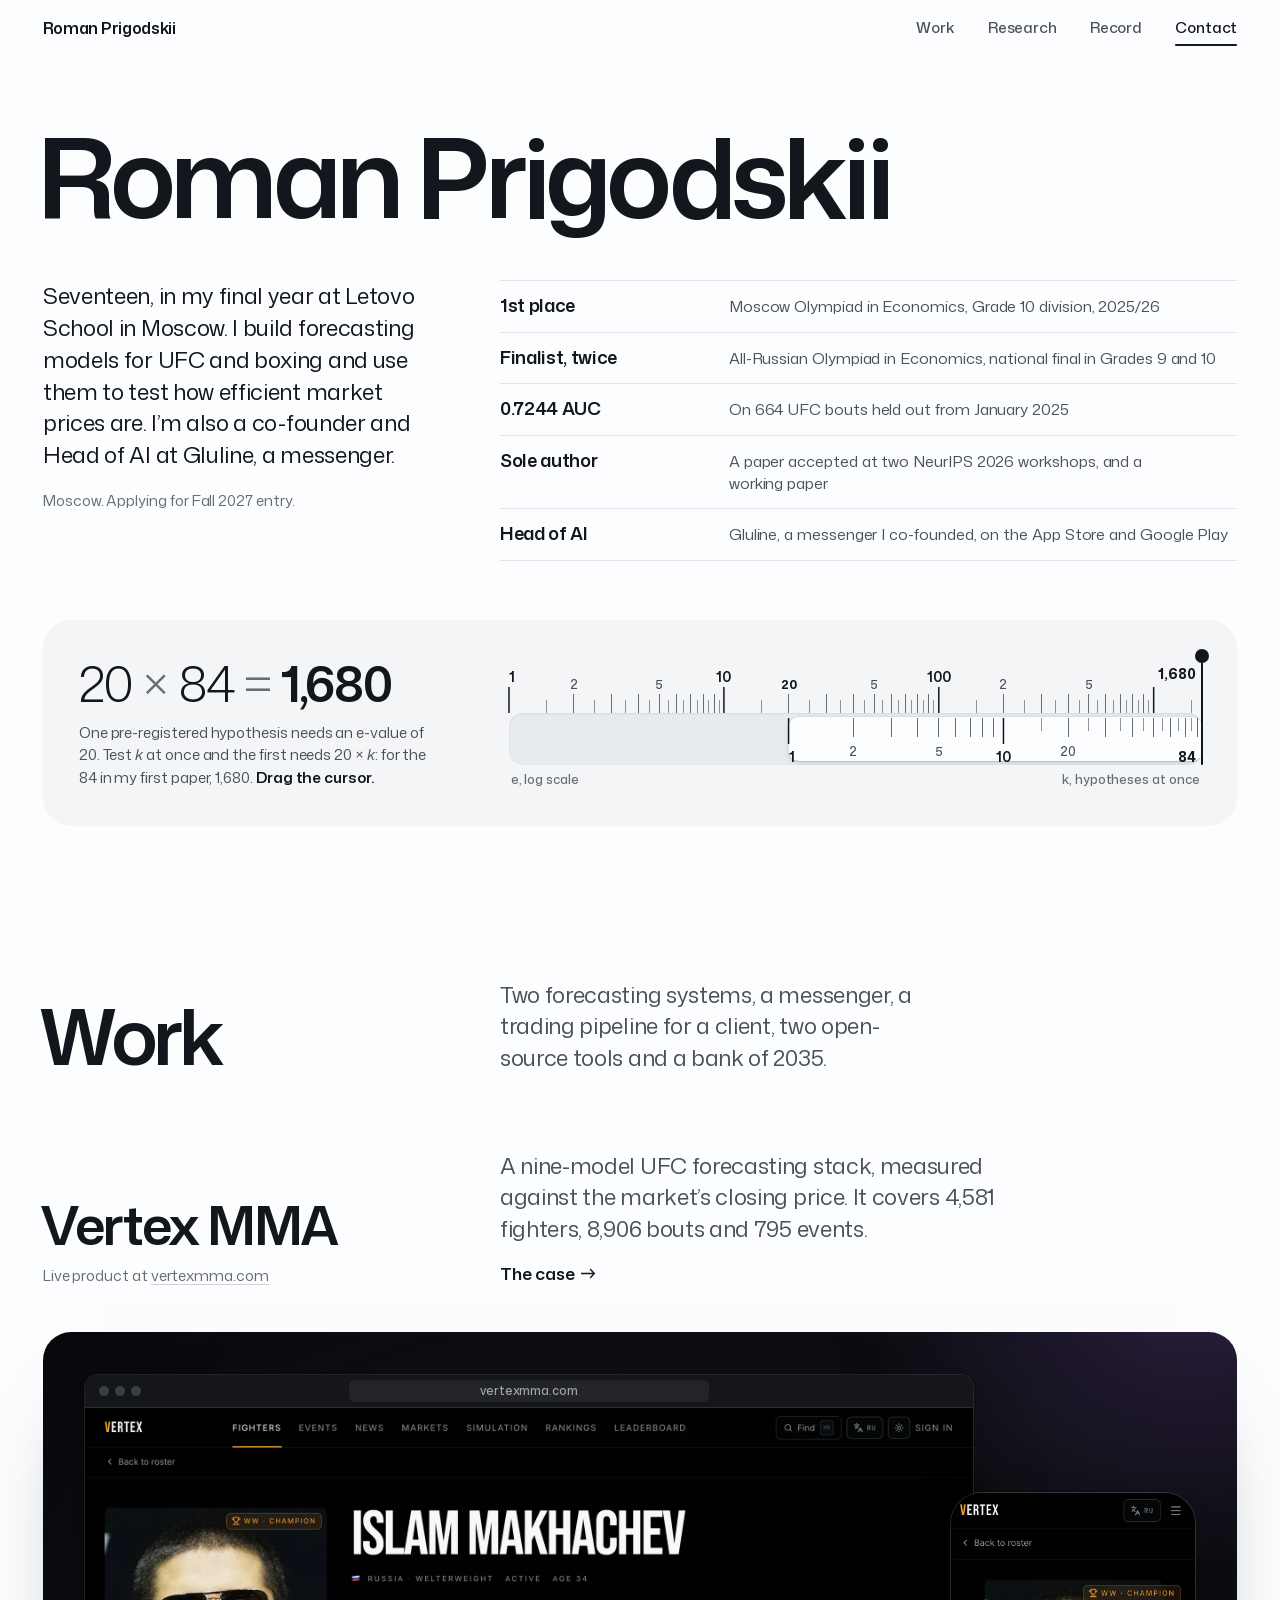
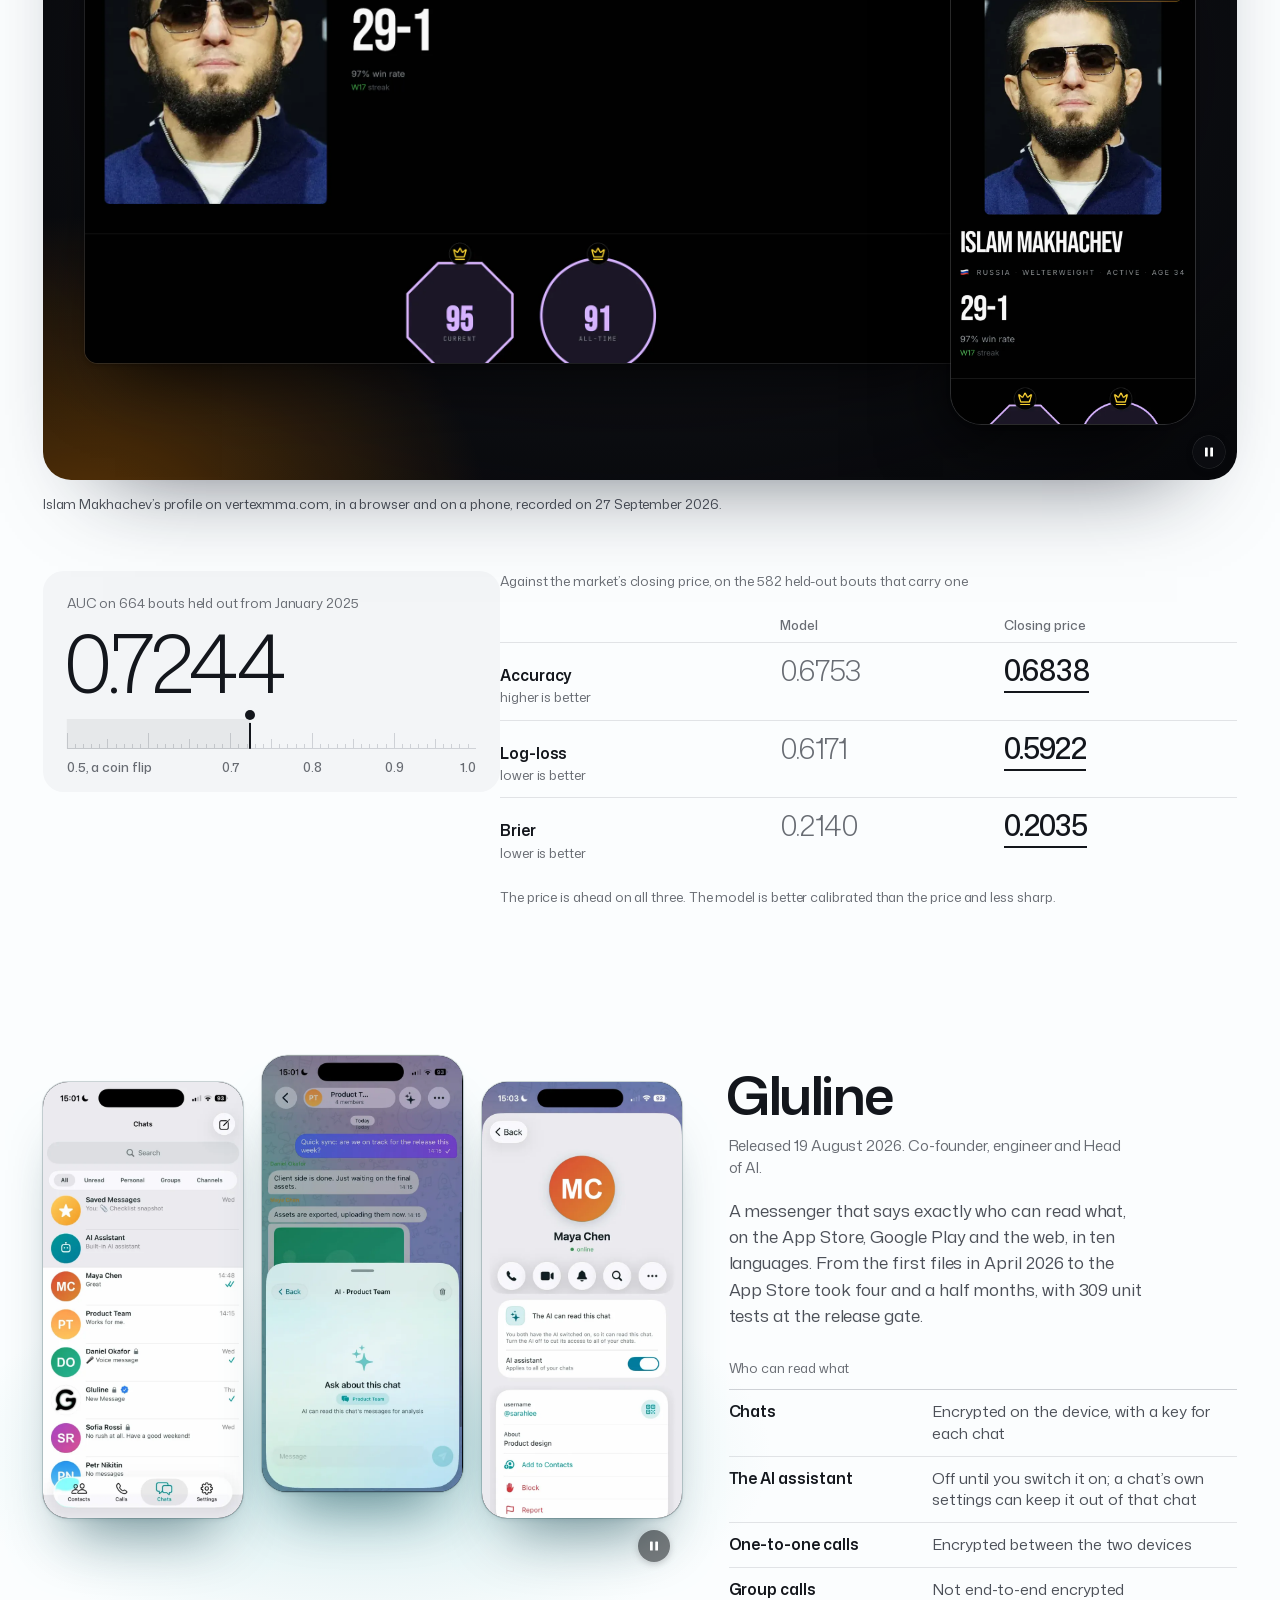
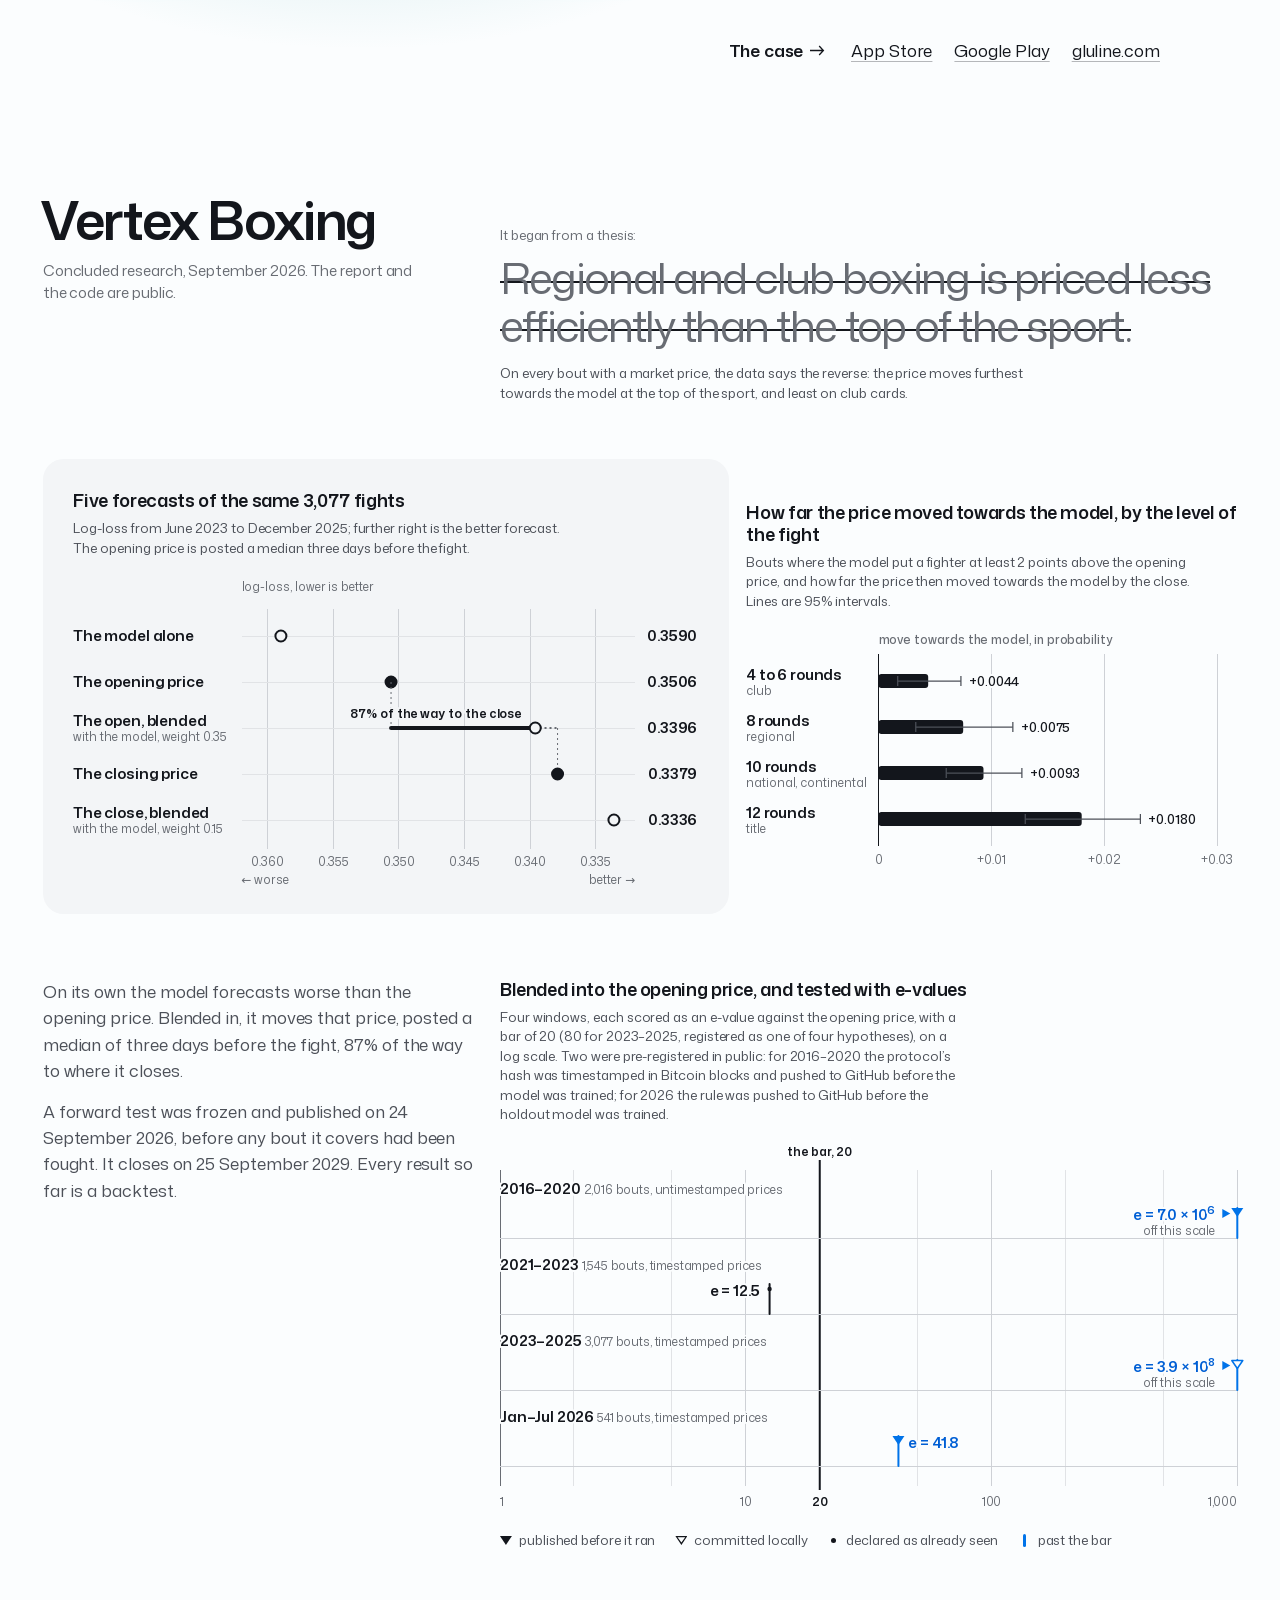
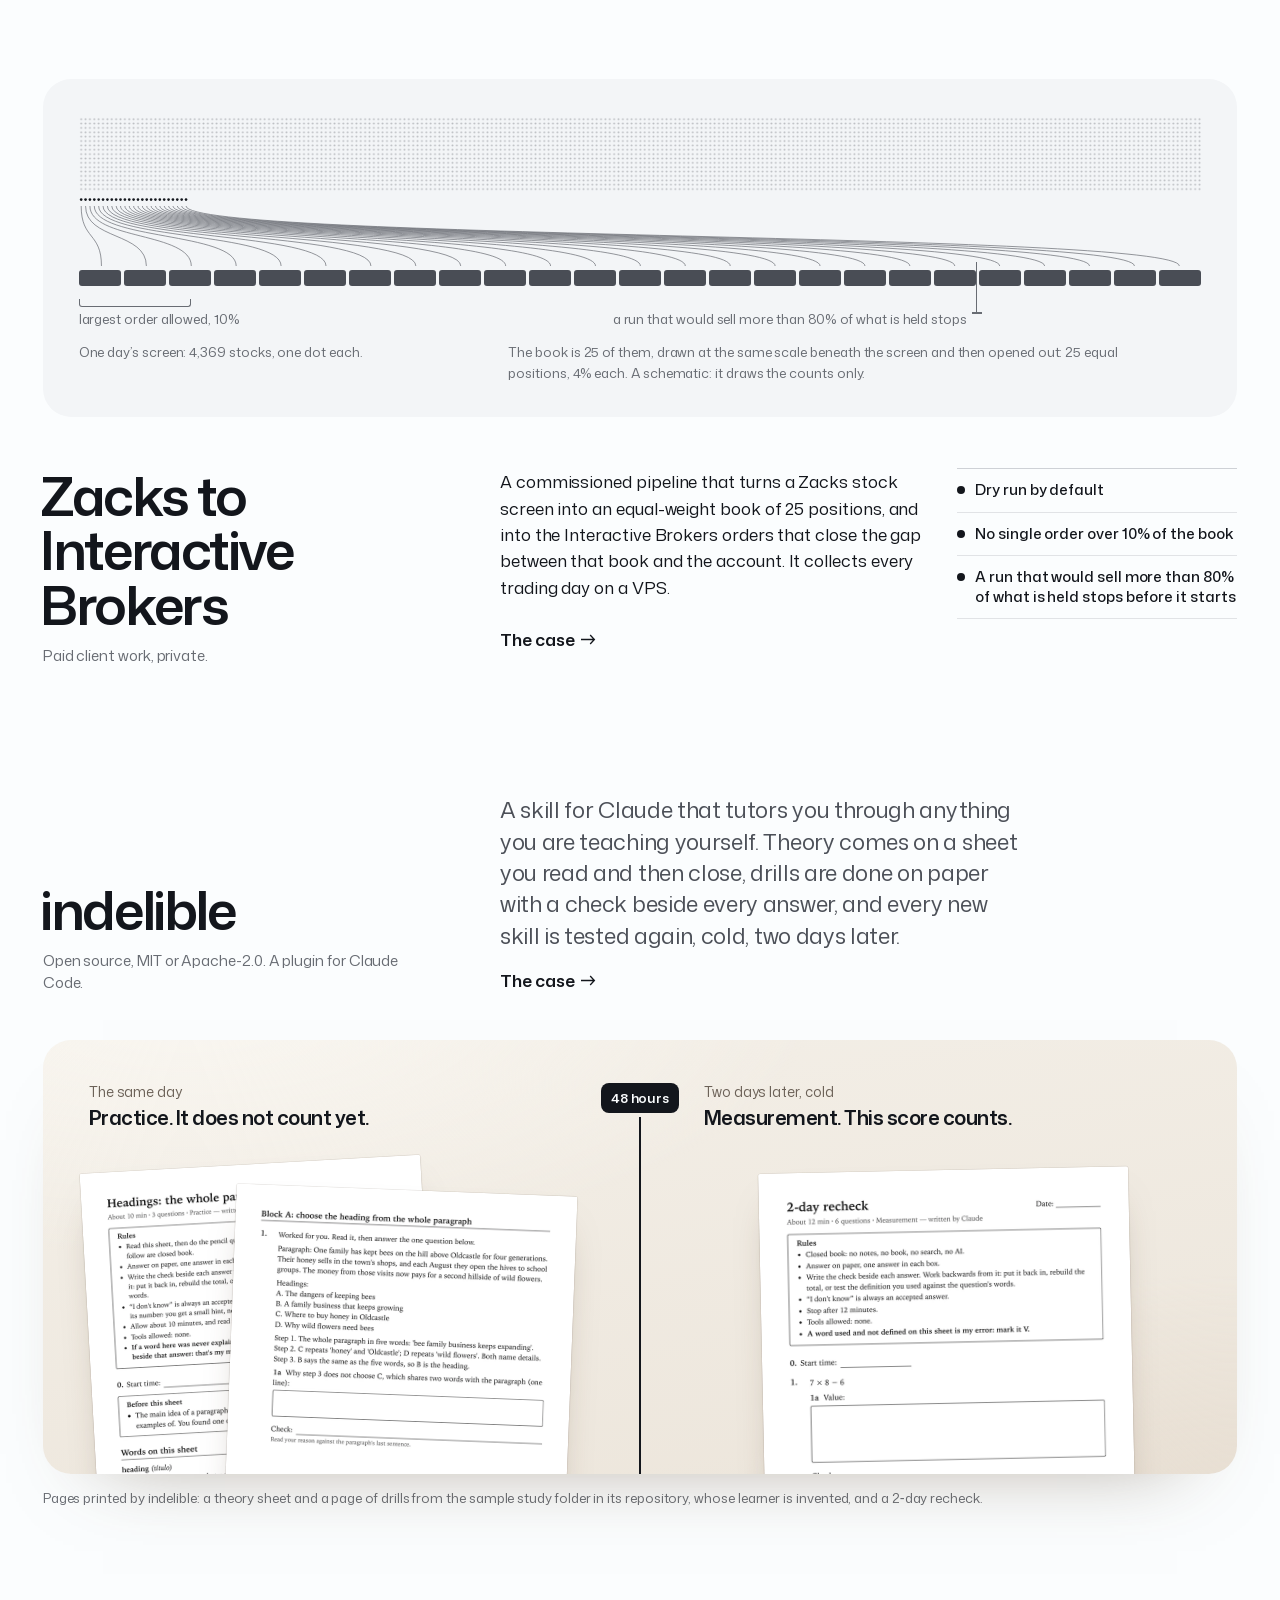
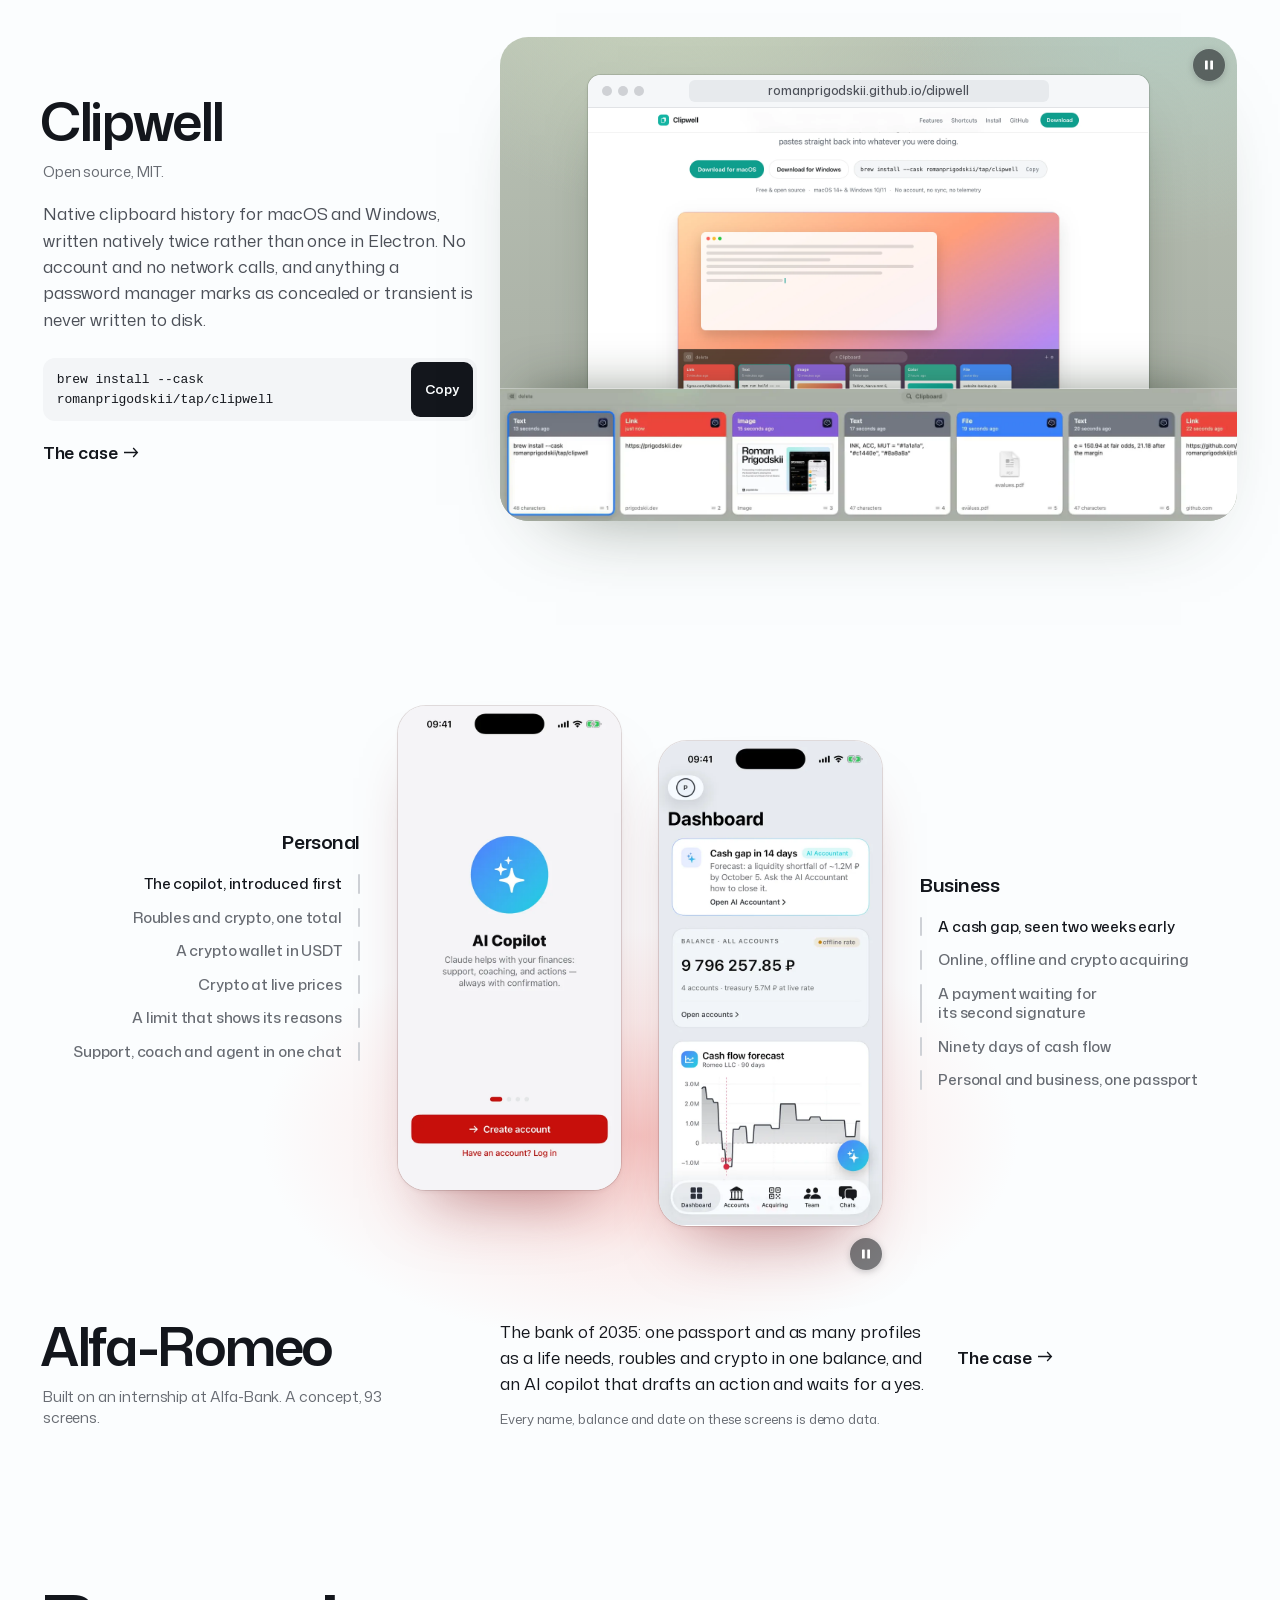
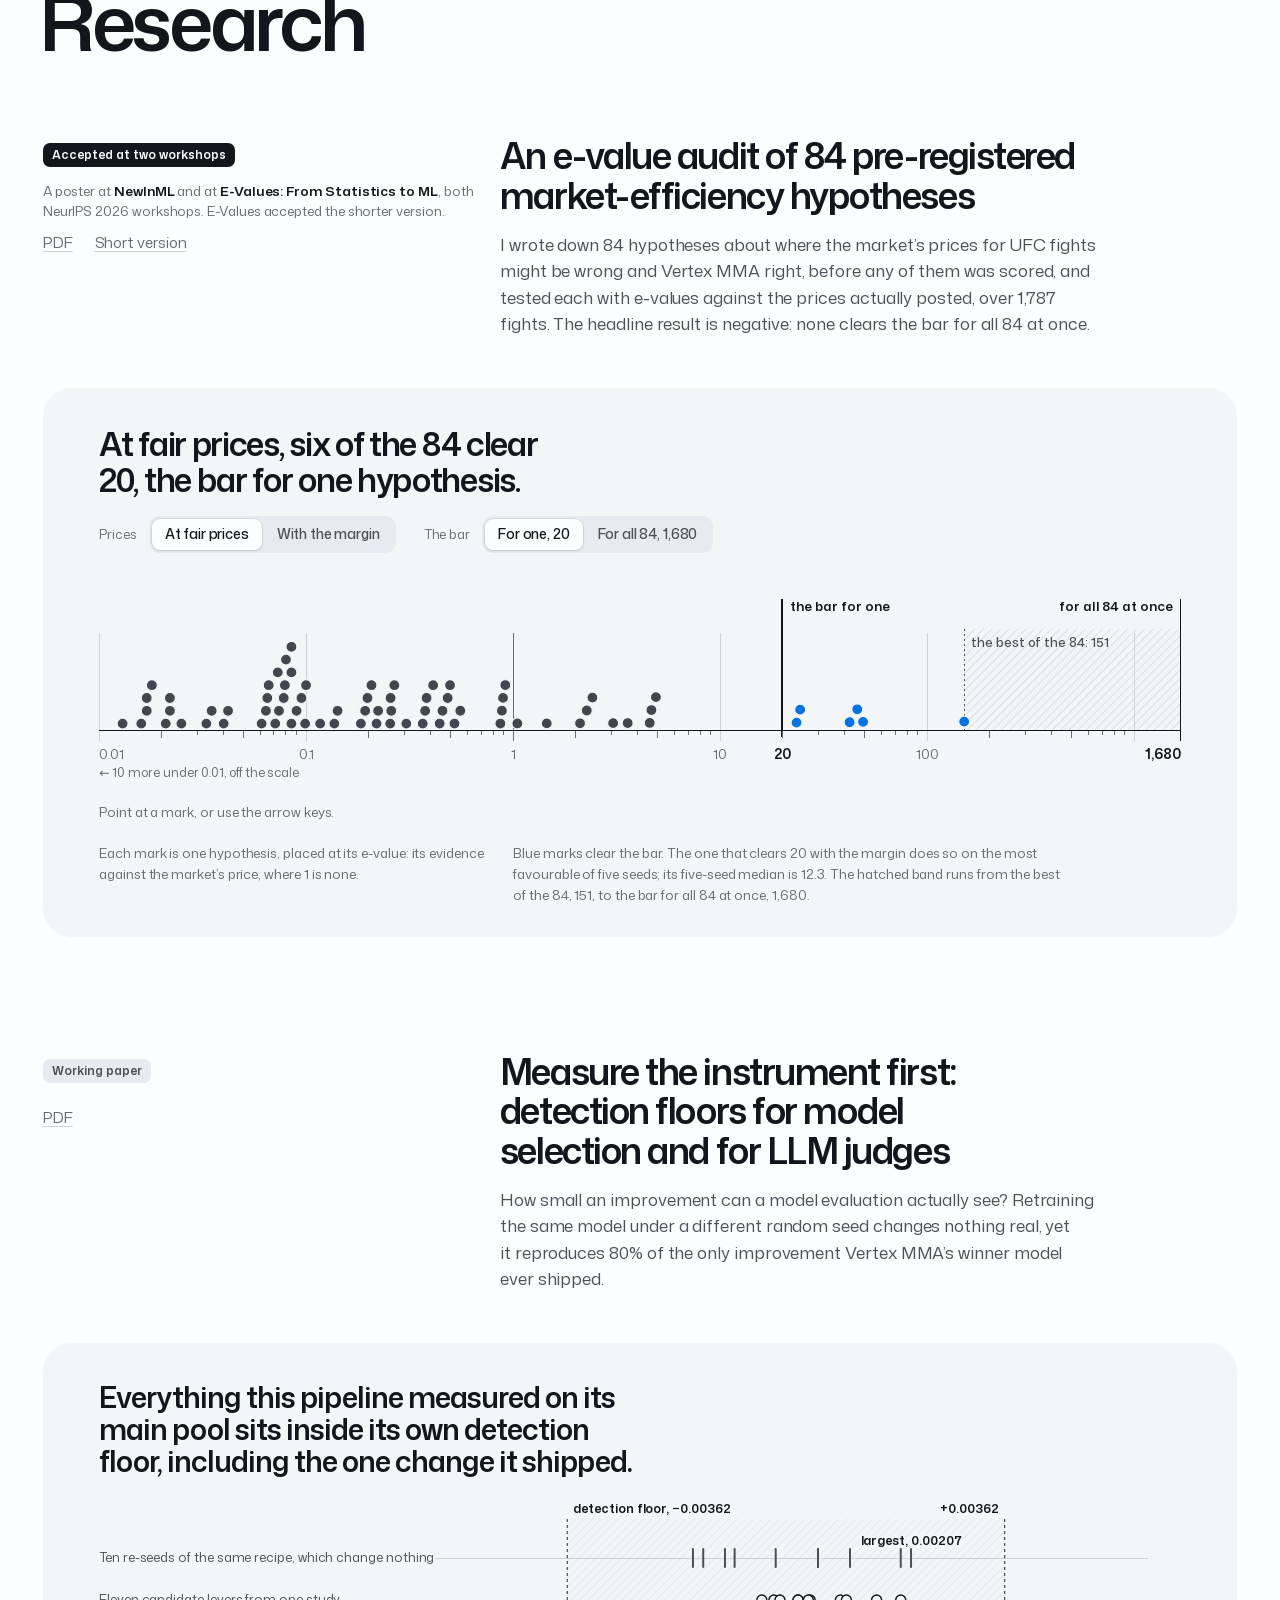
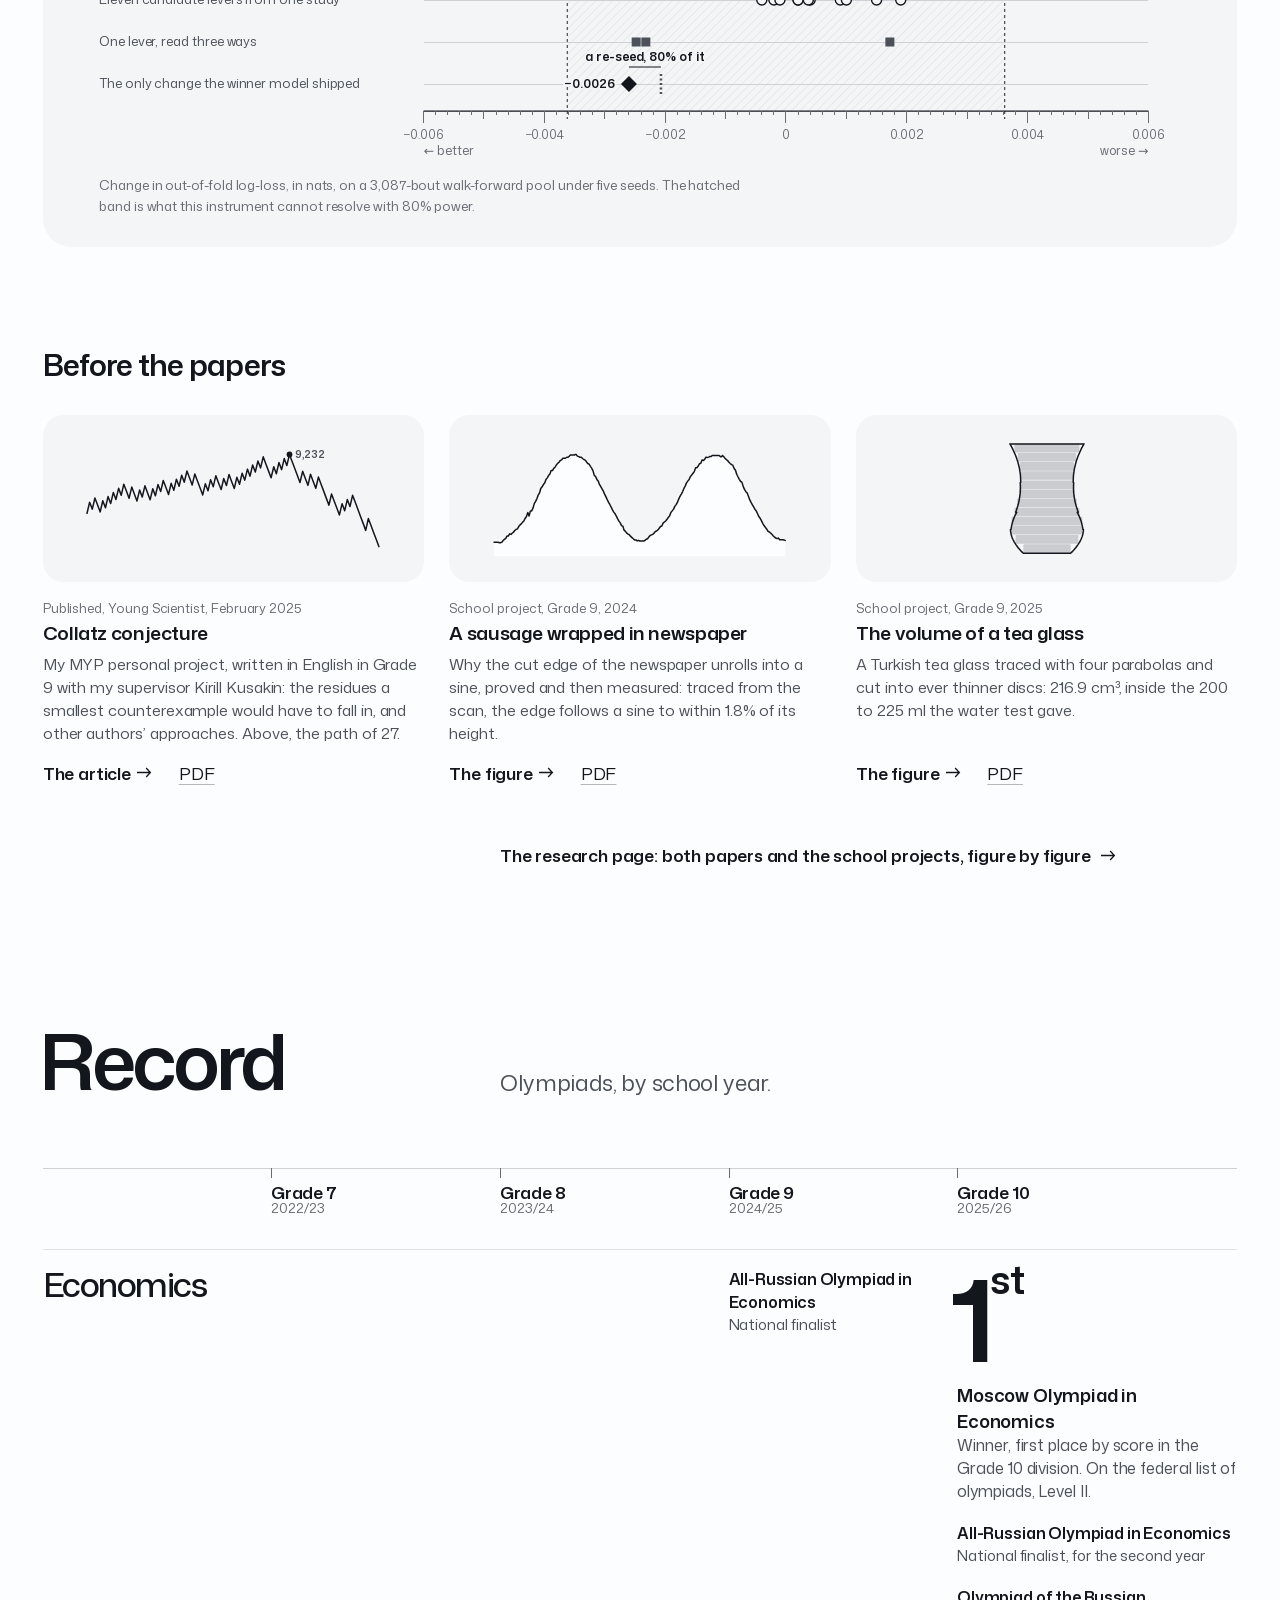
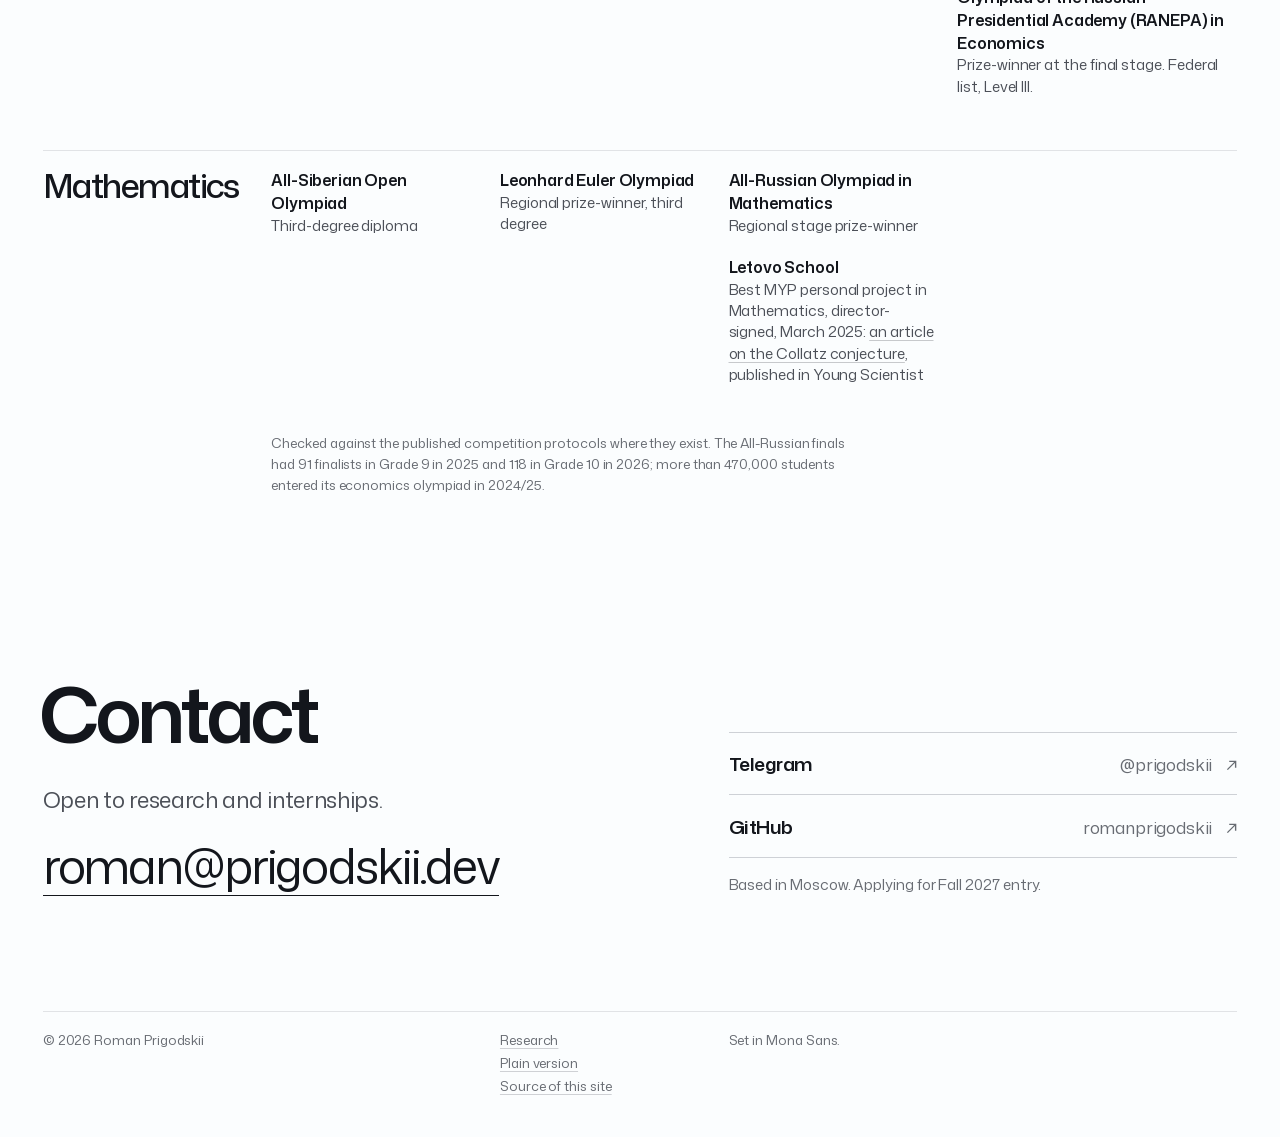
==== commit 9e775605: "design(alfa-romeo): no box round the phones, a pool of red light under them As with Gluline, the pin" ====
--- a/index.html
+++ b/index.html
@@ -316,7 +316,7 @@
 
     <!-- Alfa-Romeo -->
     <article class="proj p-ar hs-ar" aria-labelledby="ar-h">
-      <div class="stage is-red hs-ar-stage" data-shot data-play-group data-title="the Alfa-Romeo recordings">
+      <div class="stage hs-ar-stage" data-shot data-play-group data-title="the Alfa-Romeo recordings">
         <div class="hs-ar-col is-p">
           <div class="hs-ar-h"><p class="hs-ar-k" id="ar-pk">Personal</p></div>
           <ol class="hs-ch" data-ch="ar-pv" data-wrap="9.16" aria-labelledby="ar-pk">
--- a/assets/css/site.css
+++ b/assets/css/site.css
@@ -1673,7 +1673,6 @@
 /* a stage: the coloured surface a product stands on */
 .stage { position: relative; border-radius: var(--r-stage); overflow: hidden; padding: clamp(24px, 4vw, 64px); background: var(--tile); }
 .stage.is-dark { background: radial-gradient(90% 70% at 18% 108%, oklch(0.36 0.09 50 / 0.5), transparent 62%), radial-gradient(70% 60% at 100% 0%, oklch(0.3 0.02 265 / 0.9), transparent 70%), oklch(0.15 0.008 265); }
-.stage.is-red { background: radial-gradient(70% 90% at 50% -20%, oklch(0.985 0.012 30), transparent 70%), radial-gradient(60% 80% at 100% 110%, oklch(0.9 0.06 22 / 0.8), transparent 70%), linear-gradient(170deg, oklch(0.965 0.02 28), oklch(0.93 0.04 22)); }
 .stage.is-sage { background: radial-gradient(70% 140% at 24% -30%, oklch(0.86 0.035 128 / 0.95), transparent 62%), linear-gradient(to bottom, oklch(0.79 0.022 135), #AAB0A6 62%); }
 /* indelible's warm paper, a shade under its own page so a white sheet stands on it */
 .stage.is-paper { background: radial-gradient(80% 90% at 12% -10%, oklch(0.975 0.008 85), transparent 66%), radial-gradient(60% 80% at 100% 110%, oklch(0.9 0.02 74 / 0.85), transparent 70%), linear-gradient(170deg, oklch(0.955 0.011 82), oklch(0.925 0.016 78)); }
@@ -1736,7 +1735,7 @@
    three phones in a pool of its teal, the Vertex Boxing report on a slate desk beside
    its charts, indelible's printed sheets on its paper either side of the
    48 hours, Clipwell's bar docked over its own site on the sage desktop,
-   and Alfa-Romeo's two walkthroughs on red, each with an index that follows
+   and Alfa-Romeo's two walkthroughs in a pool of its red, each with an index that follows
    it. Zacks keeps its figure. A recording loads nothing until it is in view
    and plays only while seen (site.js). Home only: every rule here hangs on
    an .hs- class or on #work.
@@ -1910,23 +1909,43 @@
 html.js .hs-in-stage.in .hs-in-bar span { opacity: 1; }
 
 /* ------------------------------------------------------------ Alfa-Romeo */
-/* both sides of the app on one red stage; beside each phone, the screens of
-   its loop in order, the one on show inked and its track filling */
+/* both sides of the app on the page, with no box: a pool of the bank's red
+   under the two phones, fading out inside its own edges (as Gluline's teal
+   does); beside each phone, the screens of its loop in order, the one on
+   show inked and its track filling */
 .stage.hs-ar-stage {
   --ph-w: clamp(180px, 17.4vw, 272px);
   --off: clamp(20px, 2.8vw, 48px);
+  --gap: clamp(20px, 3vw, 52px);
   display: grid;
   grid-template-columns: minmax(0, 1fr) var(--ph-w) var(--ph-w) minmax(0, 1fr);
-  column-gap: clamp(20px, 3vw, 52px);
+  column-gap: var(--gap);
   align-items: center;
-  padding: clamp(36px, 4.4vw, 72px) clamp(20px, 3vw, 52px);
-  box-shadow: 0 40px 80px -60px oklch(0.4 0.1 22 / 0.5);
-}
+  padding: clamp(36px, 4.4vw, 72px) 0;
+  overflow: visible;
+  border-radius: 0;
+  background: none;
+  isolation: isolate;
+}
+.stage.hs-ar-stage::before {
+  content: "";
+  position: absolute;
+  z-index: -1;
+  left: 50%;
+  bottom: -10%;
+  width: calc(var(--ph-w) * 3.4);
+  height: 66%;
+  translate: -50% 0;
+  pointer-events: none;
+  background: radial-gradient(closest-side, oklch(0.78 0.11 24 / 0.55), oklch(0.86 0.07 24 / 0.24) 55%, oklch(0.93 0.035 24 / 0));
+}
+/* the pause button under the business phone, not out at the page's edge */
+.stage.hs-ar-stage > .vid-toggle { right: auto; left: calc(50% + var(--gap) / 2 + var(--ph-w) - 32px); }
 @supports (height: 100svh) { .stage.hs-ar-stage { --ph-w: clamp(180px, min(17.4vw, (100svh - 240px) * 0.46), 272px); } }
 .hs-ar-ph {
   width: var(--ph-w);
   background: #fff;
-  box-shadow: 0 0 0 1px oklch(0.35 0.06 22 / 0.09), 0 2px 4px oklch(0.35 0.08 22 / 0.06), 0 36px 64px -34px oklch(0.36 0.12 22 / 0.55);
+  box-shadow: 0 0 0 1px oklch(0.35 0.06 22 / 0.16), 0 2px 4px oklch(0.35 0.08 22 / 0.06), 0 40px 64px -32px oklch(0.42 0.13 22 / 0.5);
 }
 .hs-ar-ph.is-p { grid-column: 2; grid-row: 1; margin-bottom: var(--off); }
 .hs-ar-ph.is-b { grid-column: 3; grid-row: 1; margin-top: var(--off); }
@@ -1951,9 +1970,9 @@
 .is-p .hs-ch li { padding: 7px 18px 7px 0; }
 .hs-ch li::before, .hs-ch li::after { content: ""; position: absolute; left: 0; top: 7px; bottom: 7px; width: 2px; border-radius: 1px; }
 .is-p .hs-ch li::before, .is-p .hs-ch li::after { left: auto; right: 0; }
-.hs-ch li::before { background: oklch(0.4 0.08 22 / 0.16); }
+.hs-ch li::before { background: var(--line-2); }
 .hs-ch li::after { background: var(--ink); transform: scaleY(0); transform-origin: top; }
-.hs-ar-stage.is-live .hs-ch li { color: oklch(0.44 0.05 22); }
+.hs-ar-stage.is-live .hs-ch li { color: var(--ink-3); }
 .hs-ar-stage.is-live .hs-ch li.is-on { color: var(--ink); }
 .hs-ar-stage.is-live .hs-ch li.is-on::after { transform: scaleY(var(--p)); }
 /* each item is a button once the script runs; the whole row is its target */
@@ -1995,8 +2014,10 @@
     column-gap: clamp(14px, 3vw, 28px);
     row-gap: 22px;
     align-items: start;
-    padding: 28px clamp(16px, 4vw, 40px) 26px;
+    padding: 28px 0 26px;
   }
+  .stage.hs-ar-stage::before { width: 110%; }
+  .stage.hs-ar-stage > .vid-toggle { left: auto; right: 0; }
   .hs-ar-ph { width: 100%; max-width: 280px; }
   .hs-ar-ph.is-p { grid-column: 1; justify-self: end; margin-bottom: 0; }
   .hs-ar-ph.is-b { grid-column: 2; justify-self: start; margin-top: var(--off); }
@@ -2066,6 +2087,7 @@
 
 @media print {
   .stage.hs-vx-stage, .stage.hs-in-stage, .stage.hs-desk, .stage.hs-ar-stage { background: none !important; box-shadow: none !important; }
+  .stage.hs-ar-stage::before { display: none; }
 }
 
 
--- a/assets/css/alfa-romeo.css
+++ b/assets/css/alfa-romeo.css
@@ -1,10 +1,10 @@
 /* ==========================================================================
    Alfa-Romeo (/work/alfa-romeo/), in the clean light theme
 
-   The lead is the app itself: both sides of it running on one red stage,
-   each phone with an index of its screens that follows the loop and stops
-   on any screen picked from it. The screens stand on red stages tinted from
-   Alfa's own palette; the copilot's limits sit on a neutral tile. Tokens and
+   The lead is the app itself: both sides of it running on the page, each
+   phone with an index of its screens that follows the loop and stops on any
+   screen picked from it. The screens stand on the page with no box, in a
+   pool of Alfa's red; the copilot's limits sit on a neutral tile. Tokens and
    components come from site.css.
    ========================================================================== */
 
@@ -15,19 +15,38 @@
   --off: clamp(24px, 3vw, 52px);
   display: grid;
   grid-template-columns: minmax(0, 1fr) var(--ph-w) var(--ph-w) minmax(0, 1fr);
-  column-gap: clamp(20px, 2.4vw, 40px);
+  --gap: clamp(20px, 2.4vw, 40px);
+  column-gap: var(--gap);
   align-items: center;
-  padding: clamp(40px, 4vw, 64px) clamp(20px, 2.8vw, 48px);
-}
+  padding: clamp(40px, 4vw, 64px) 0;
+}
+/* no box: the phones stand on the page in a pool of Alfa's red that fades
+   out inside its own edges */
+.ar-stage, .ar-cr { overflow: visible; border-radius: 0; background: none; isolation: isolate; }
+.ar-stage::before, .ar-cr::before {
+  content: "";
+  position: absolute;
+  z-index: -1;
+  left: 50%;
+  bottom: -10%;
+  width: calc(var(--ph-w) * 3.4);
+  height: 66%;
+  translate: -50% 0;
+  pointer-events: none;
+  background: radial-gradient(closest-side, oklch(0.78 0.11 24 / 0.55), oklch(0.86 0.07 24 / 0.24) 55%, oklch(0.93 0.035 24 / 0));
+}
+.ar-cr::before { left: 20%; width: 64%; }
+/* the pause button under the business phone, not out at the page's edge */
+.ar-stage > .vid-toggle { right: auto; left: calc(50% + var(--gap) / 2 + var(--ph-w) - 32px); }
 @supports (height: 100svh) { .ar-stage { --ph-w: clamp(200px, min((100svh - 250px) * 0.46, 22vw), 330px); } }
 .ar-dev { display: contents; }
 .ar-ph {
   width: var(--ph-w);
   background: #fff;
   box-shadow:
-    0 0 0 1px oklch(0.35 0.06 22 / 0.09),
+    0 0 0 1px oklch(0.35 0.06 22 / 0.16),
     0 2px 4px oklch(0.35 0.08 22 / 0.06),
-    0 36px 64px -34px oklch(0.36 0.12 22 / 0.55);
+    0 40px 64px -32px oklch(0.42 0.13 22 / 0.5);
 }
 .is-p .ar-ph { grid-column: 2; grid-row: 1; margin-bottom: var(--off); }
 .is-b .ar-ph { grid-column: 3; grid-row: 1; margin-top: var(--off); }
@@ -48,14 +67,14 @@
   font-weight: 500;
   line-height: 1.3;
   letter-spacing: -0.012em;
-  color: oklch(0.42 0.045 22);
+  color: var(--ink-3);
   text-wrap: balance;
   transition: color 280ms ease;
 }
 .is-p .ar-steps li { padding: 7px 18px 7px 0; }
 .ar-steps li::before, .ar-steps li::after { content: ""; position: absolute; left: 0; top: 7px; bottom: 7px; width: 2px; border-radius: 1px; }
 .is-p .ar-steps li::before, .is-p .ar-steps li::after { left: auto; right: 0; }
-.ar-steps li::before { background: oklch(0.4 0.08 22 / 0.14); }
+.ar-steps li::before { background: var(--line-2); }
 .ar-steps li::after { background: var(--ink); transform: scaleY(var(--p)); transform-origin: top; }
 .ar-steps li.is-on { color: var(--ink); }
 .ar-step {
@@ -179,19 +198,19 @@
 html.js .ar-lim-f .ar-hint { display: inline; }
 
 /* ------------------------------------------------------------ the credit screen, read, on its stage */
-.ar-cr { display: grid; grid-template-columns: minmax(0, 40%) minmax(0, 1fr); align-items: stretch; padding: clamp(28px, 3.4vw, 56px) clamp(22px, 3vw, 48px); }
+.ar-cr { display: grid; grid-template-columns: minmax(0, 40%) minmax(0, 1fr); align-items: stretch; padding: clamp(28px, 3.4vw, 56px) 0; }
 .ar-cr-ph {
   background: #fff;
   box-shadow:
-    0 0 0 1px oklch(0.35 0.06 22 / 0.09),
+    0 0 0 1px oklch(0.35 0.06 22 / 0.16),
     0 2px 4px oklch(0.35 0.08 22 / 0.06),
-    0 30px 54px -30px oklch(0.36 0.12 22 / 0.5);
+    0 36px 56px -28px oklch(0.42 0.13 22 / 0.5);
 }
 .ar-cr-l { position: relative; }
 .ar-cr-l li { position: absolute; left: 0; right: 0; top: var(--t); height: var(--h); padding-left: clamp(30px, 2.8vw, 44px); outline: none; }
 .ar-cr-l li::before { content: ""; position: absolute; left: clamp(10px, 1vw, 16px); top: 3px; bottom: 3px; width: 9px; border: 1.25px solid var(--ink); border-left: 0; border-radius: 0 5px 5px 0; }
 .ar-cr-l b { display: block; font-weight: 600; font-size: clamp(1.125rem, 0.9rem + 0.5vw, 1.375rem); line-height: 1.1; letter-spacing: -0.025em; }
-.ar-cr-l span { display: block; margin-top: 5px; font-size: var(--fs-small); line-height: 1.4; color: oklch(0.4 0.04 22); max-width: 30ch; text-wrap: pretty; }
+.ar-cr-l span { display: block; margin-top: 5px; font-size: var(--fs-small); line-height: 1.4; color: var(--ink-2); max-width: 30ch; text-wrap: pretty; }
 .ar-cr-l li.is-on b { text-decoration: underline; text-decoration-thickness: 1.5px; text-underline-offset: 0.2em; }
 html.js .ar-cr-l li { cursor: default; }
 /* a window that walks the screen with the brackets; the rest of the screen falls back */
@@ -220,7 +239,8 @@
    ========================================================================== */
 @media (max-width: 1100px) {
   /* the indexes go under their phones */
-  .ar-stage { grid-template-columns: repeat(2, minmax(0, 1fr)); column-gap: clamp(12px, 3vw, 40px); align-items: start; padding: clamp(28px, 4vw, 48px) clamp(16px, 3vw, 40px); }
+  .ar-stage { grid-template-columns: repeat(2, minmax(0, 1fr)); column-gap: clamp(12px, 3vw, 40px); align-items: start; padding: clamp(28px, 4vw, 48px) 0; }
+  .ar-stage > .vid-toggle { left: auto; right: 0; }
   .ar-dev { display: flex; flex-direction: column; align-items: center; }
   .is-b { padding-top: var(--off); }
   .ar-ph { width: min(100%, 280px); margin: 0 !important; }
@@ -236,7 +256,7 @@
   .ar-narrow { display: block; }
 }
 @media (max-width: 760px) {
-  .ar-stage { --off: 22px; padding: 22px 14px 18px; column-gap: 12px; }
+  .ar-stage { --off: 22px; padding: 22px 0 18px; column-gap: 12px; }
   .ar-idx { margin-top: 16px !important; }
   .ar-idx-h { gap: 6px; margin-bottom: 4px; min-height: 28px; }
   .ar-idx-k { font-size: 1rem; }
@@ -287,5 +307,6 @@
 @media print {
   .ar-cur, .ar-hint, .ar-spot { display: none !important; }
   .ar-stage, .ar-cr, .ar-lim { background: none !important; box-shadow: none !important; }
+  .ar-stage::before, .ar-cr::before { display: none; }
   html.js .ar-stage .ar-ph, html.js .ar-stage .ar-steps li, html.js .ar-stage .ar-idx-h, html.js .ar-fan-b li, html.js .ar-fan-a, html.js .ar-cr-l li > *, html.js .ar-biz > div > * { opacity: 1 !important; translate: 0 0 !important; transform: none !important; }
 }
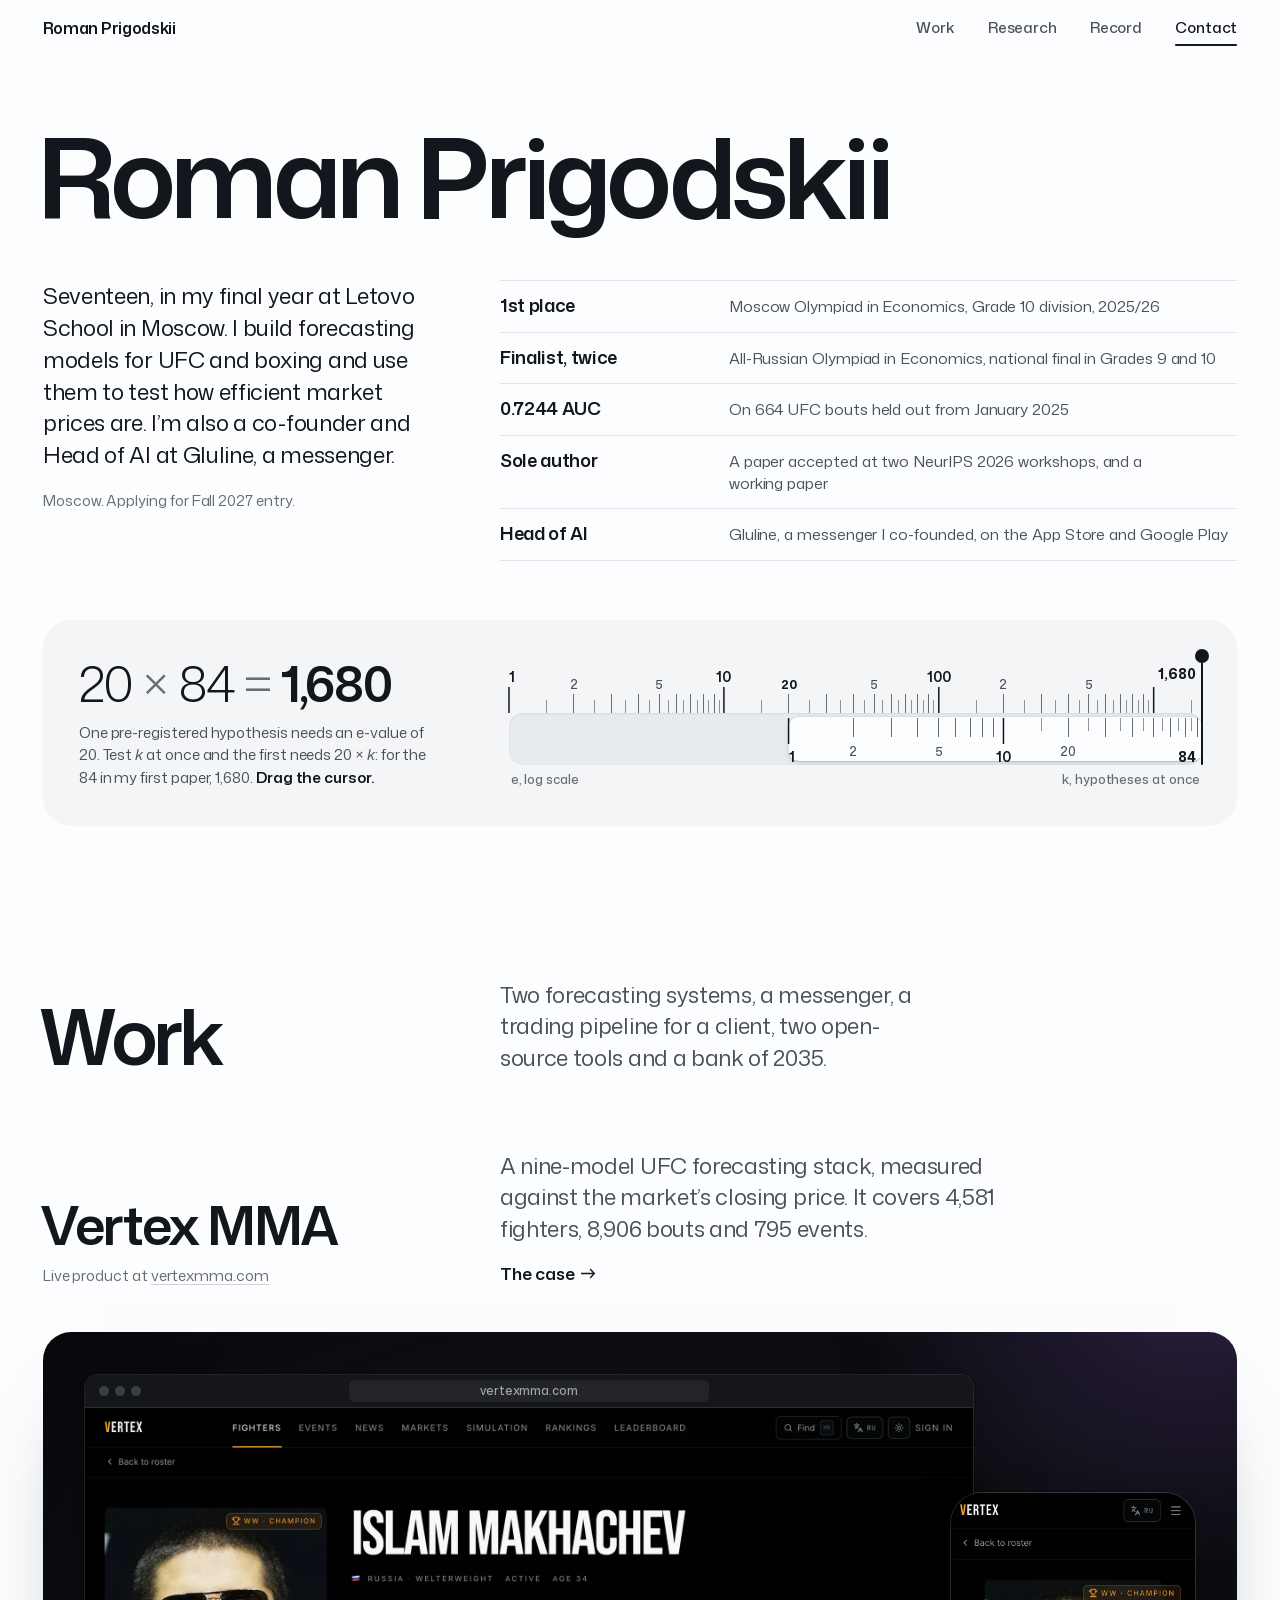
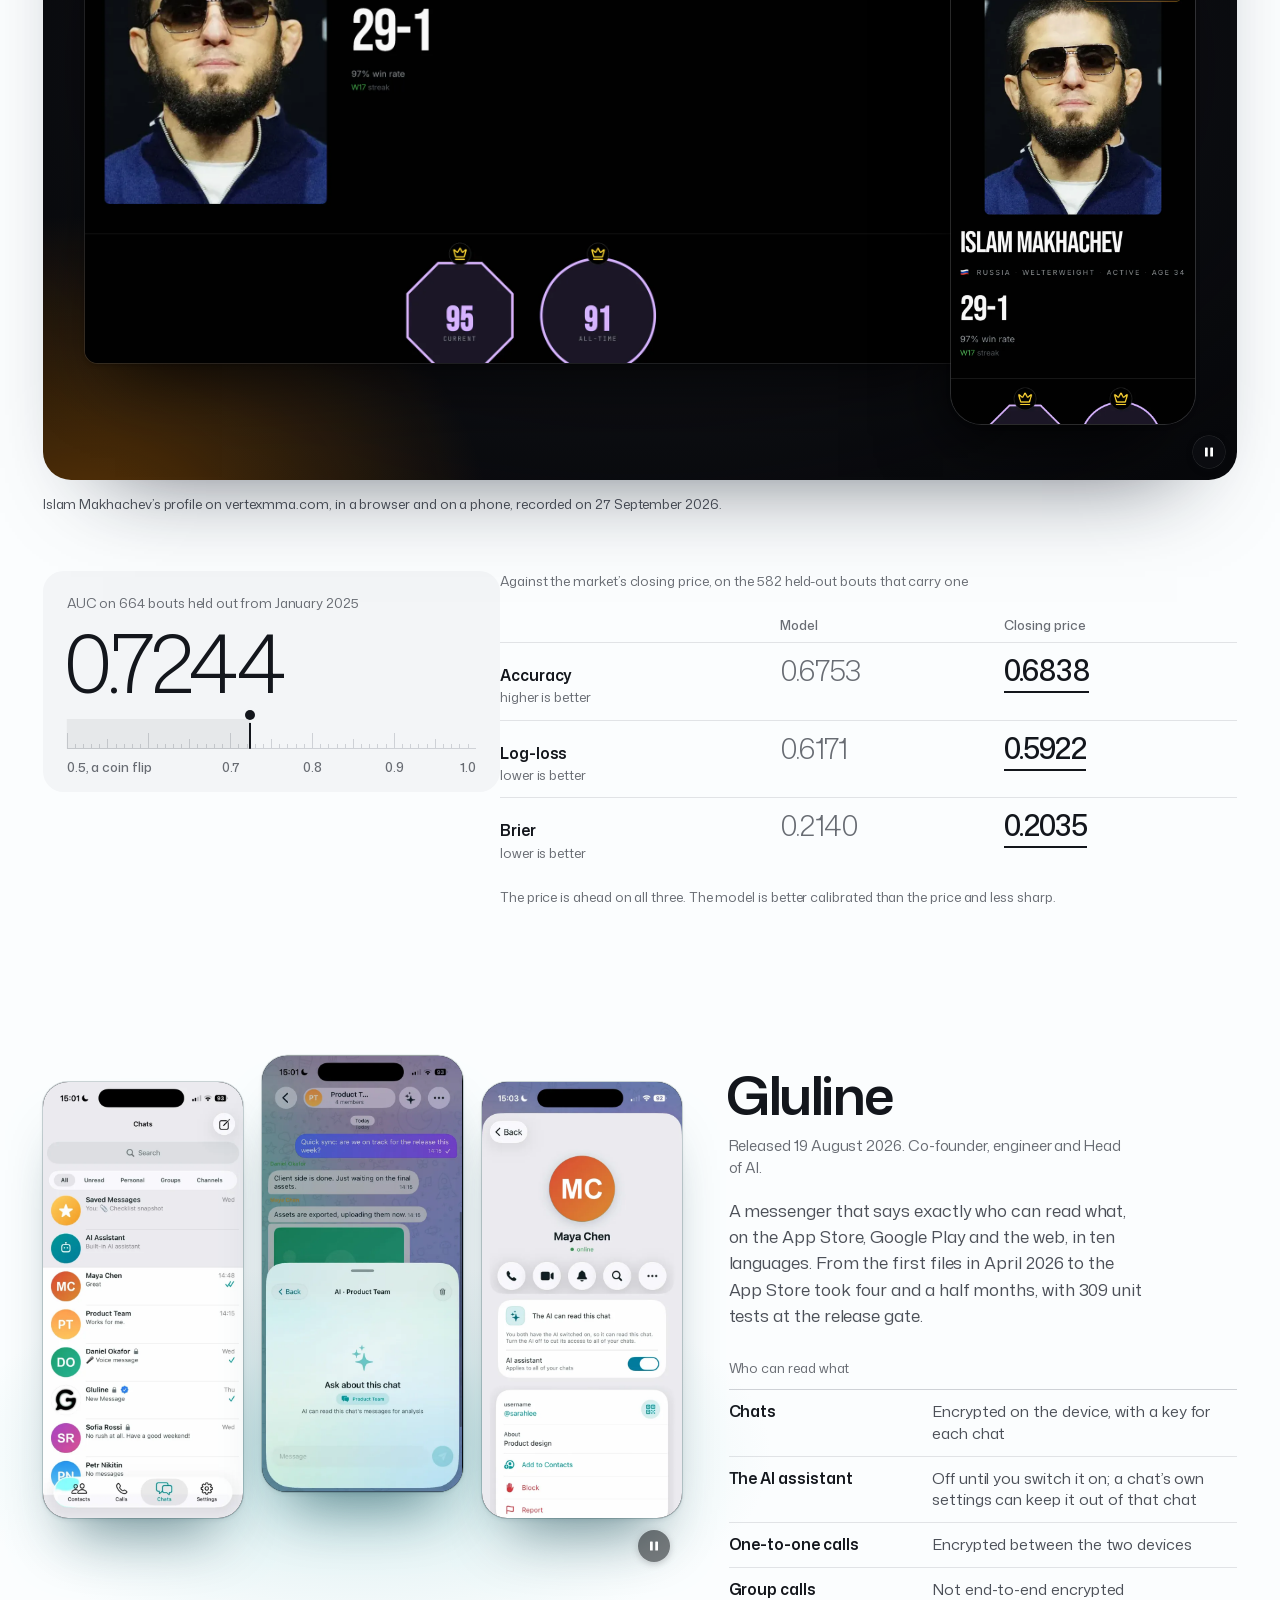
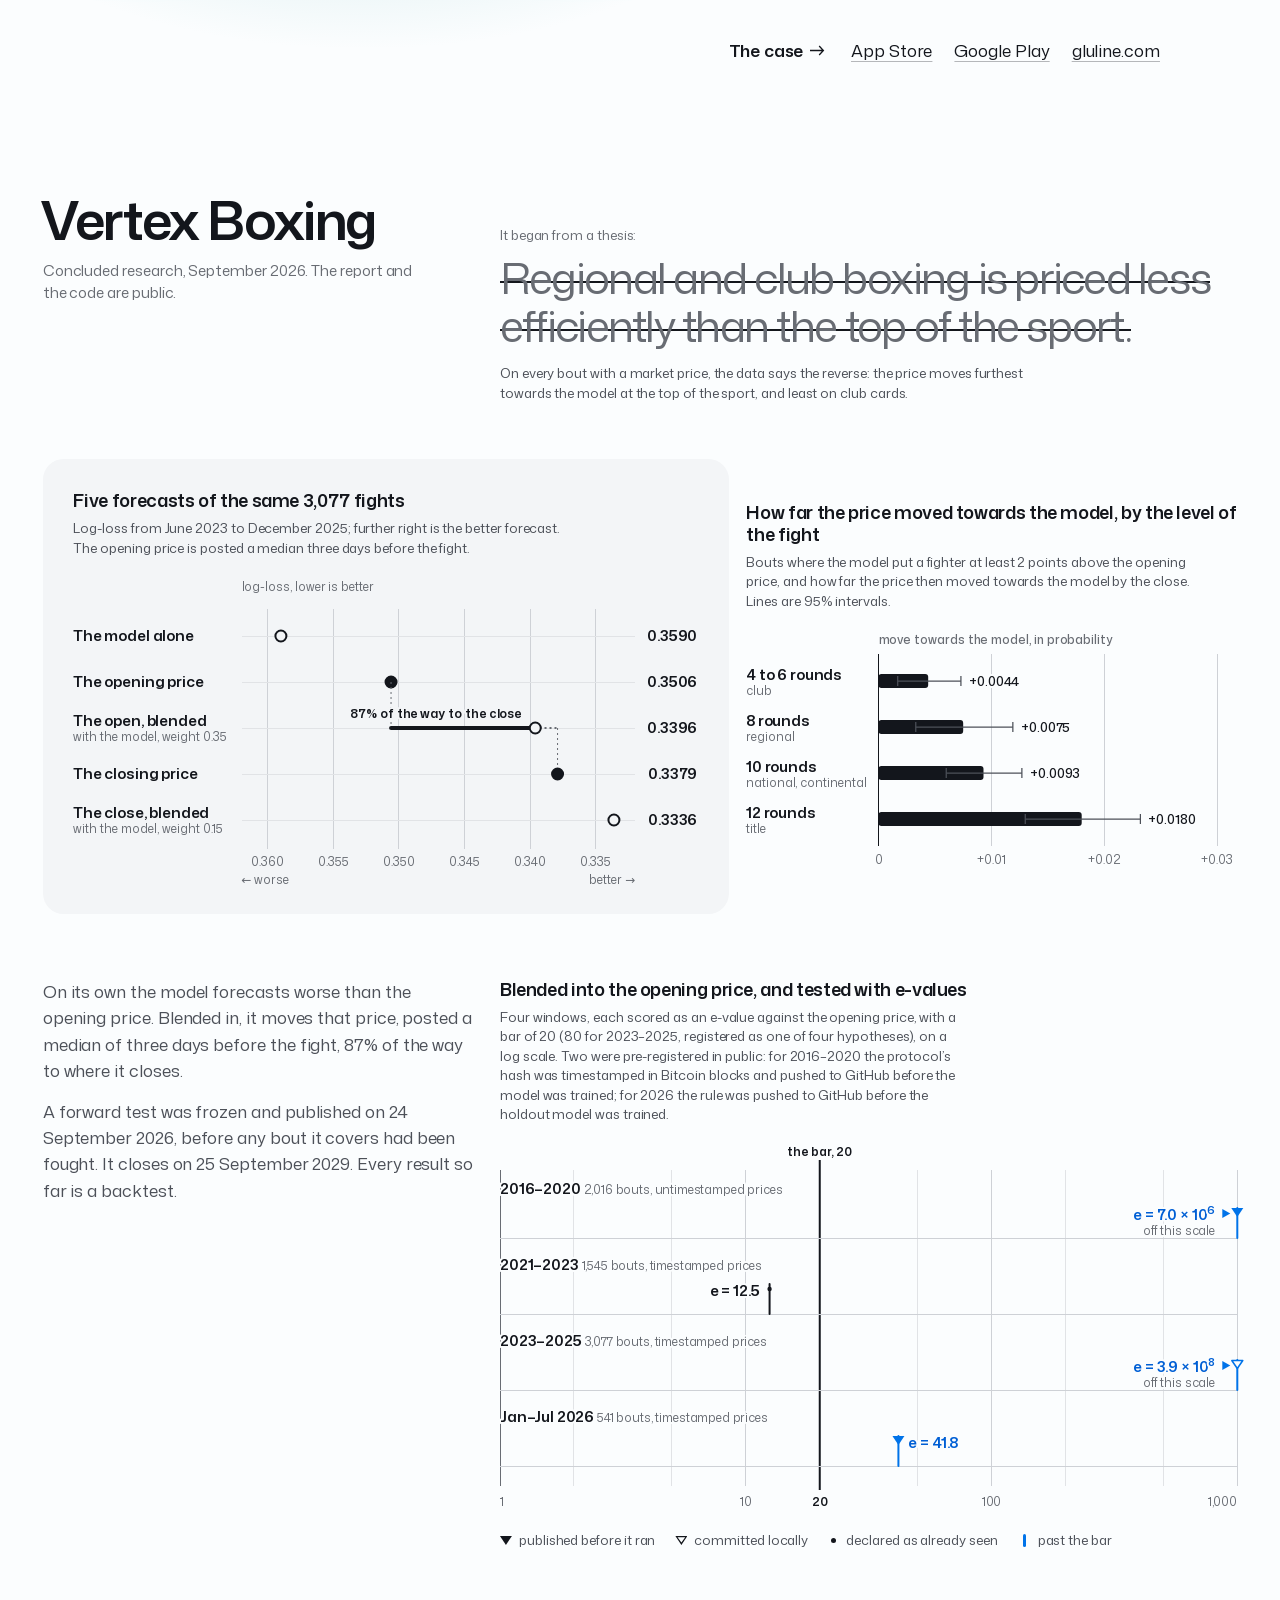
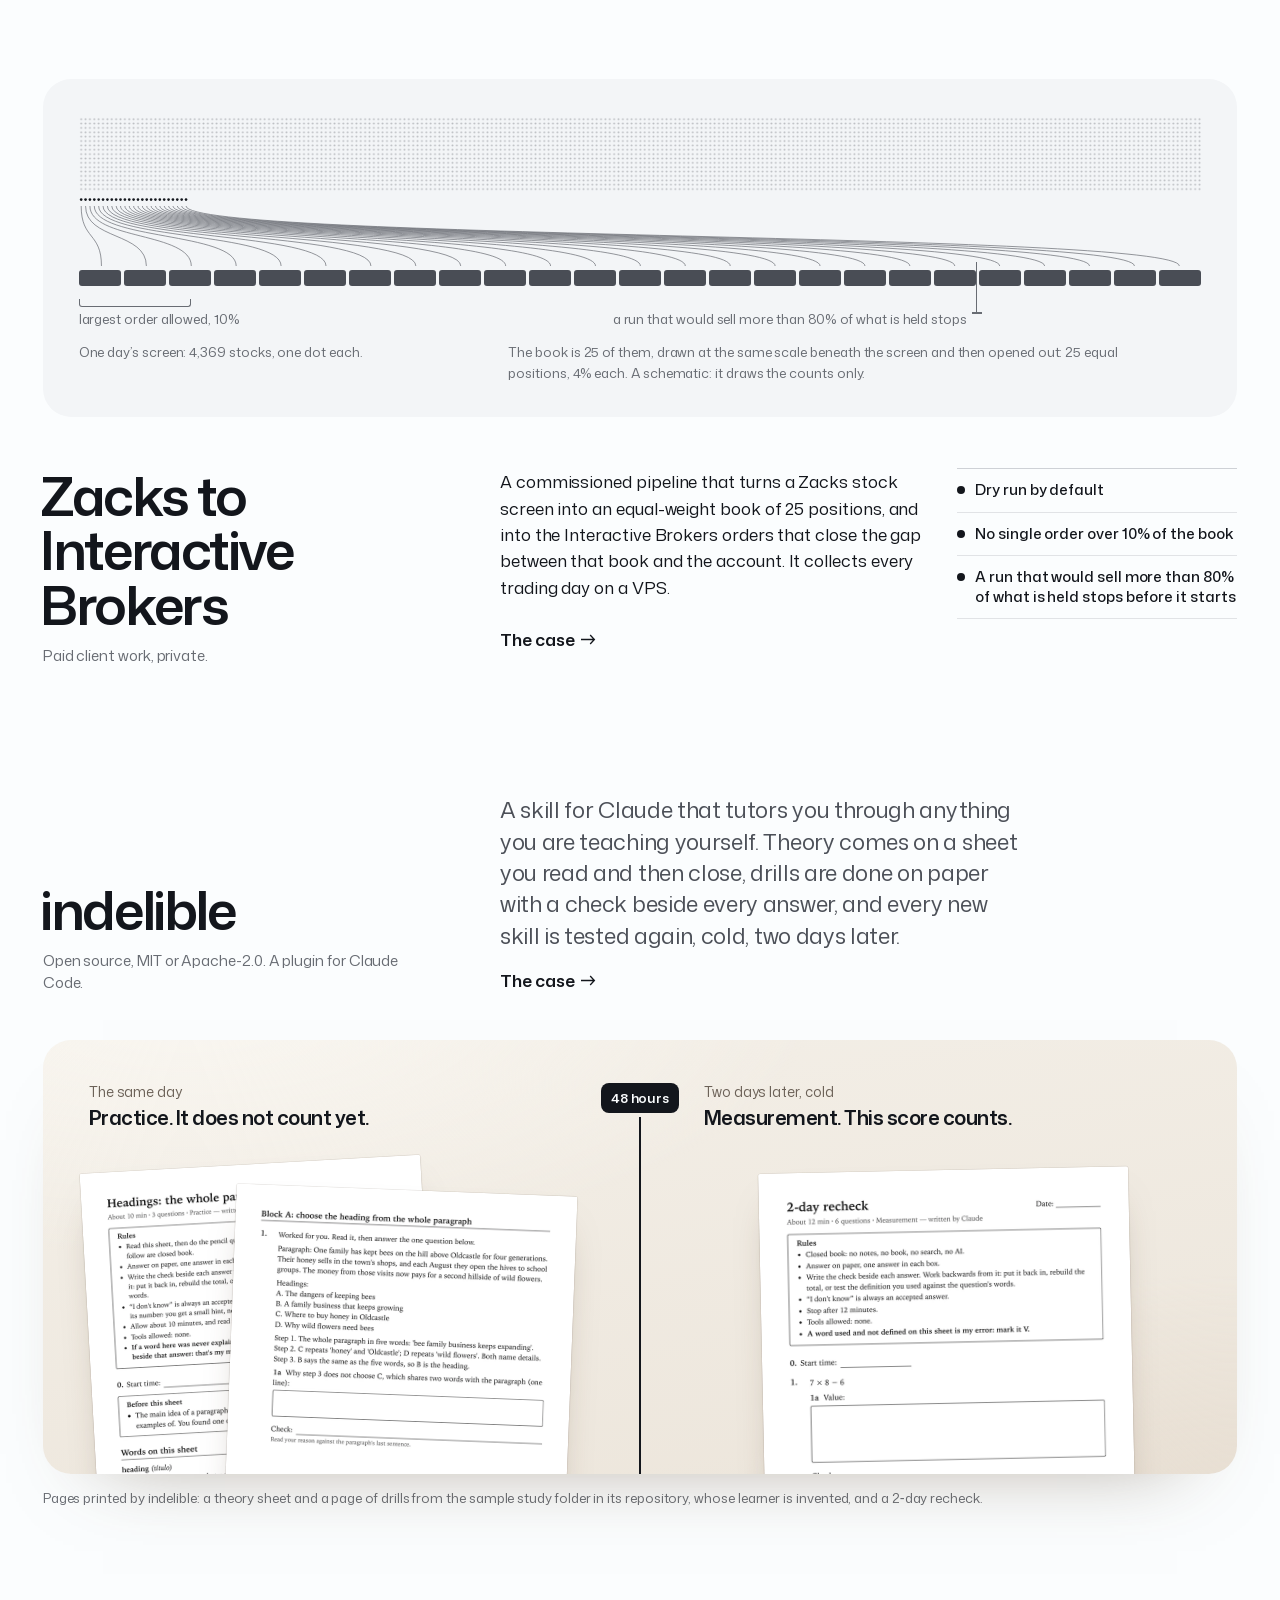
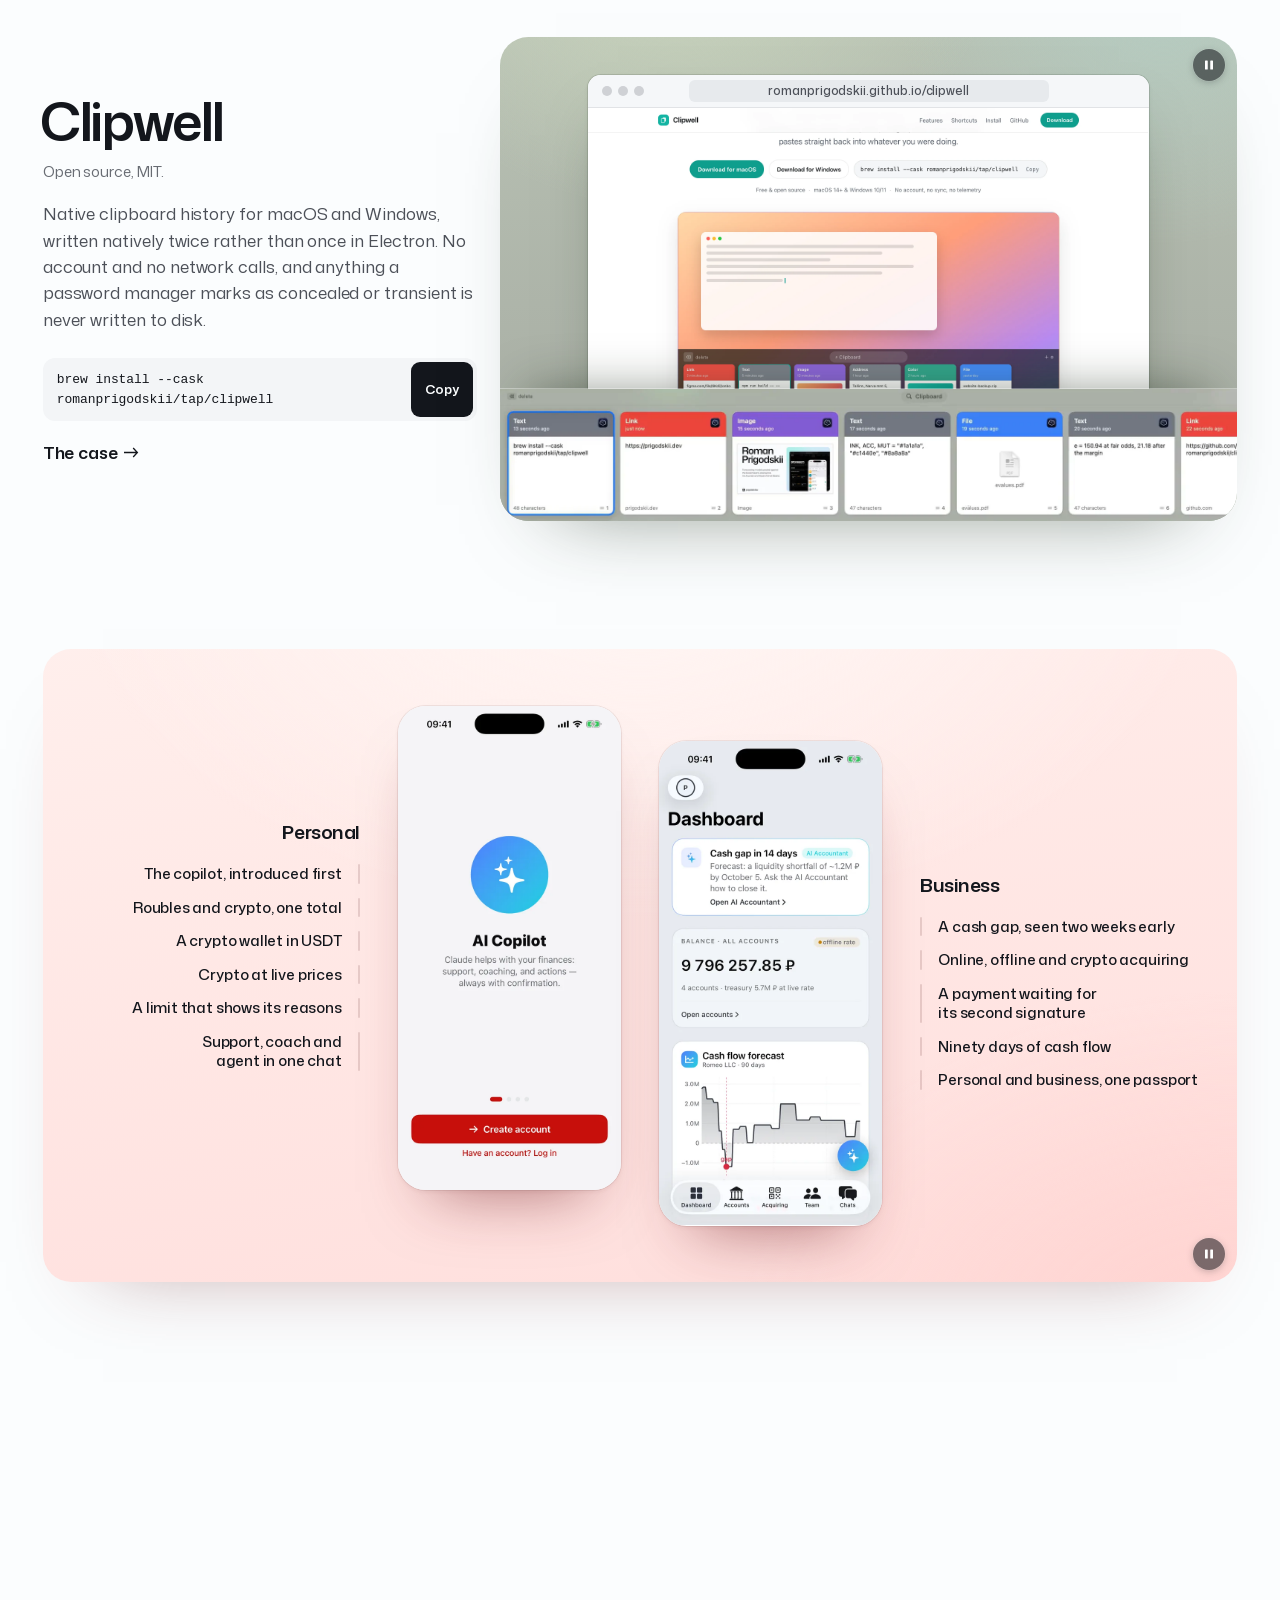
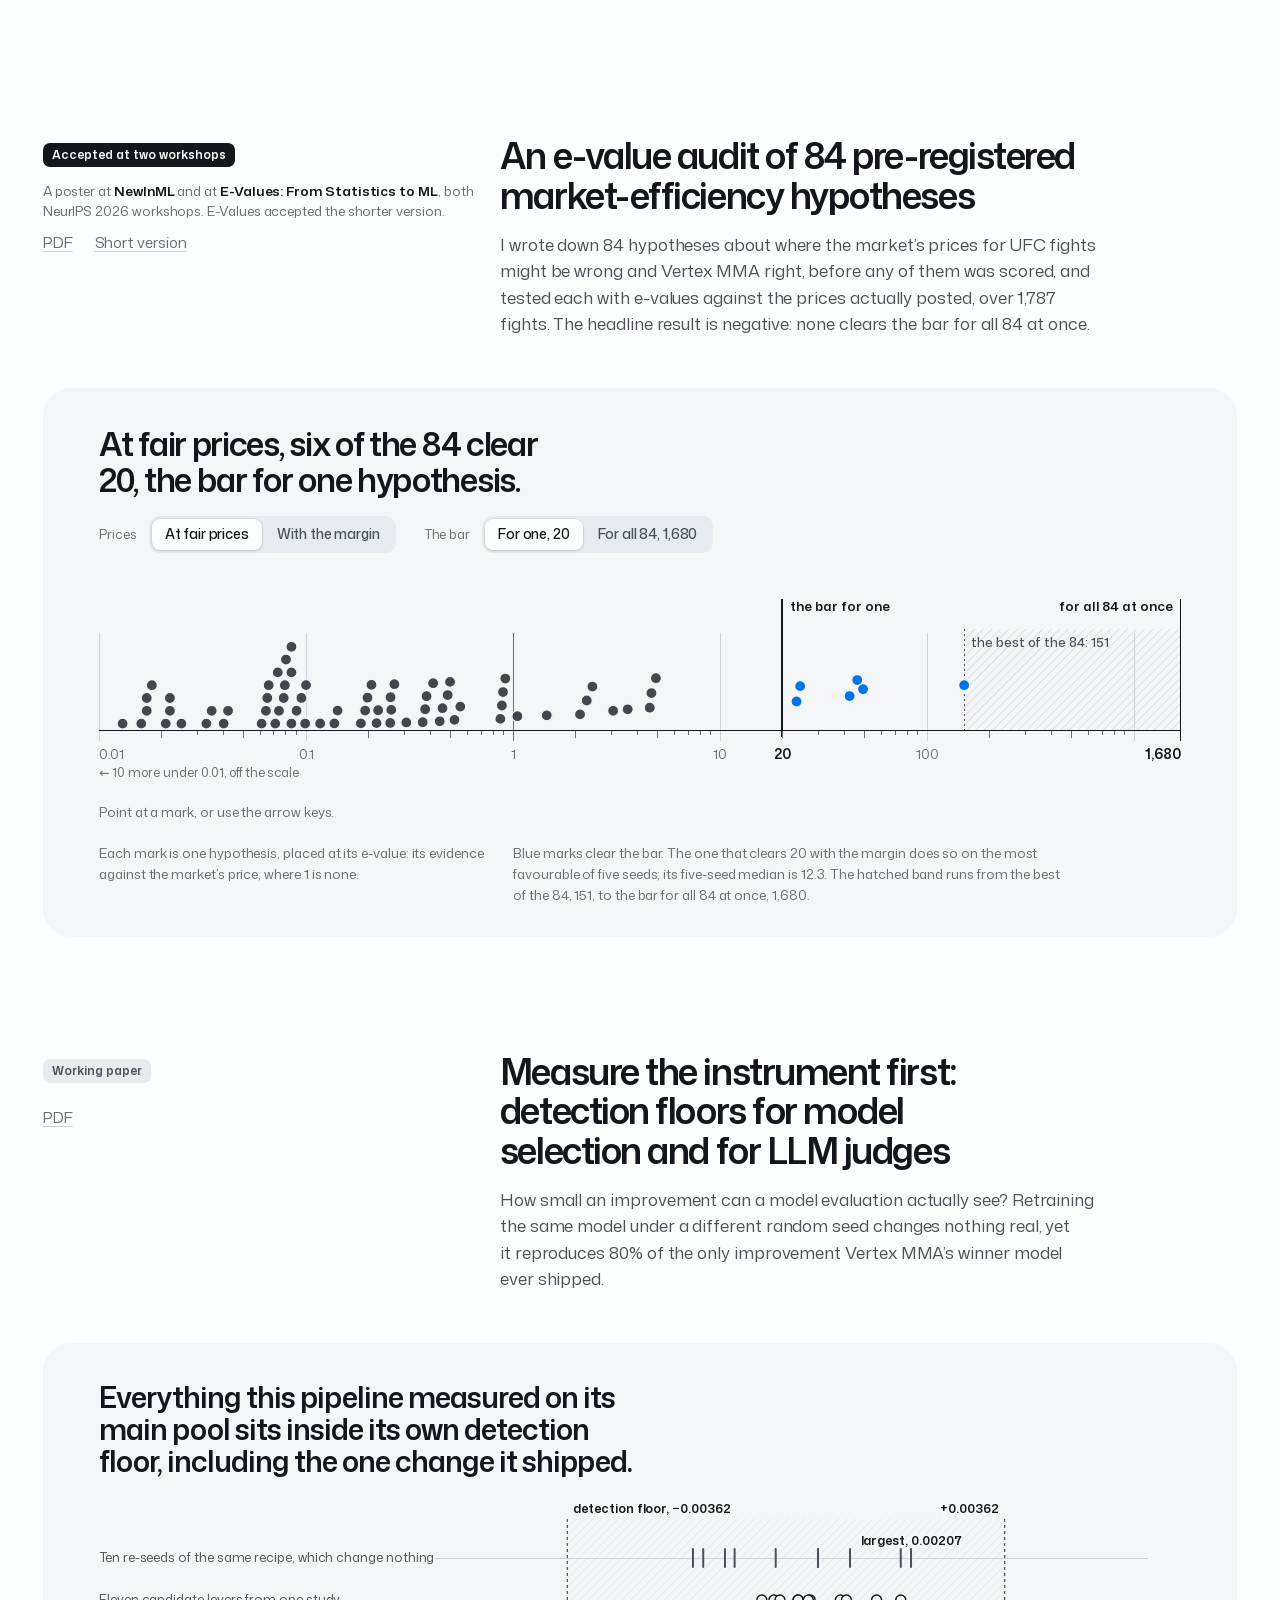
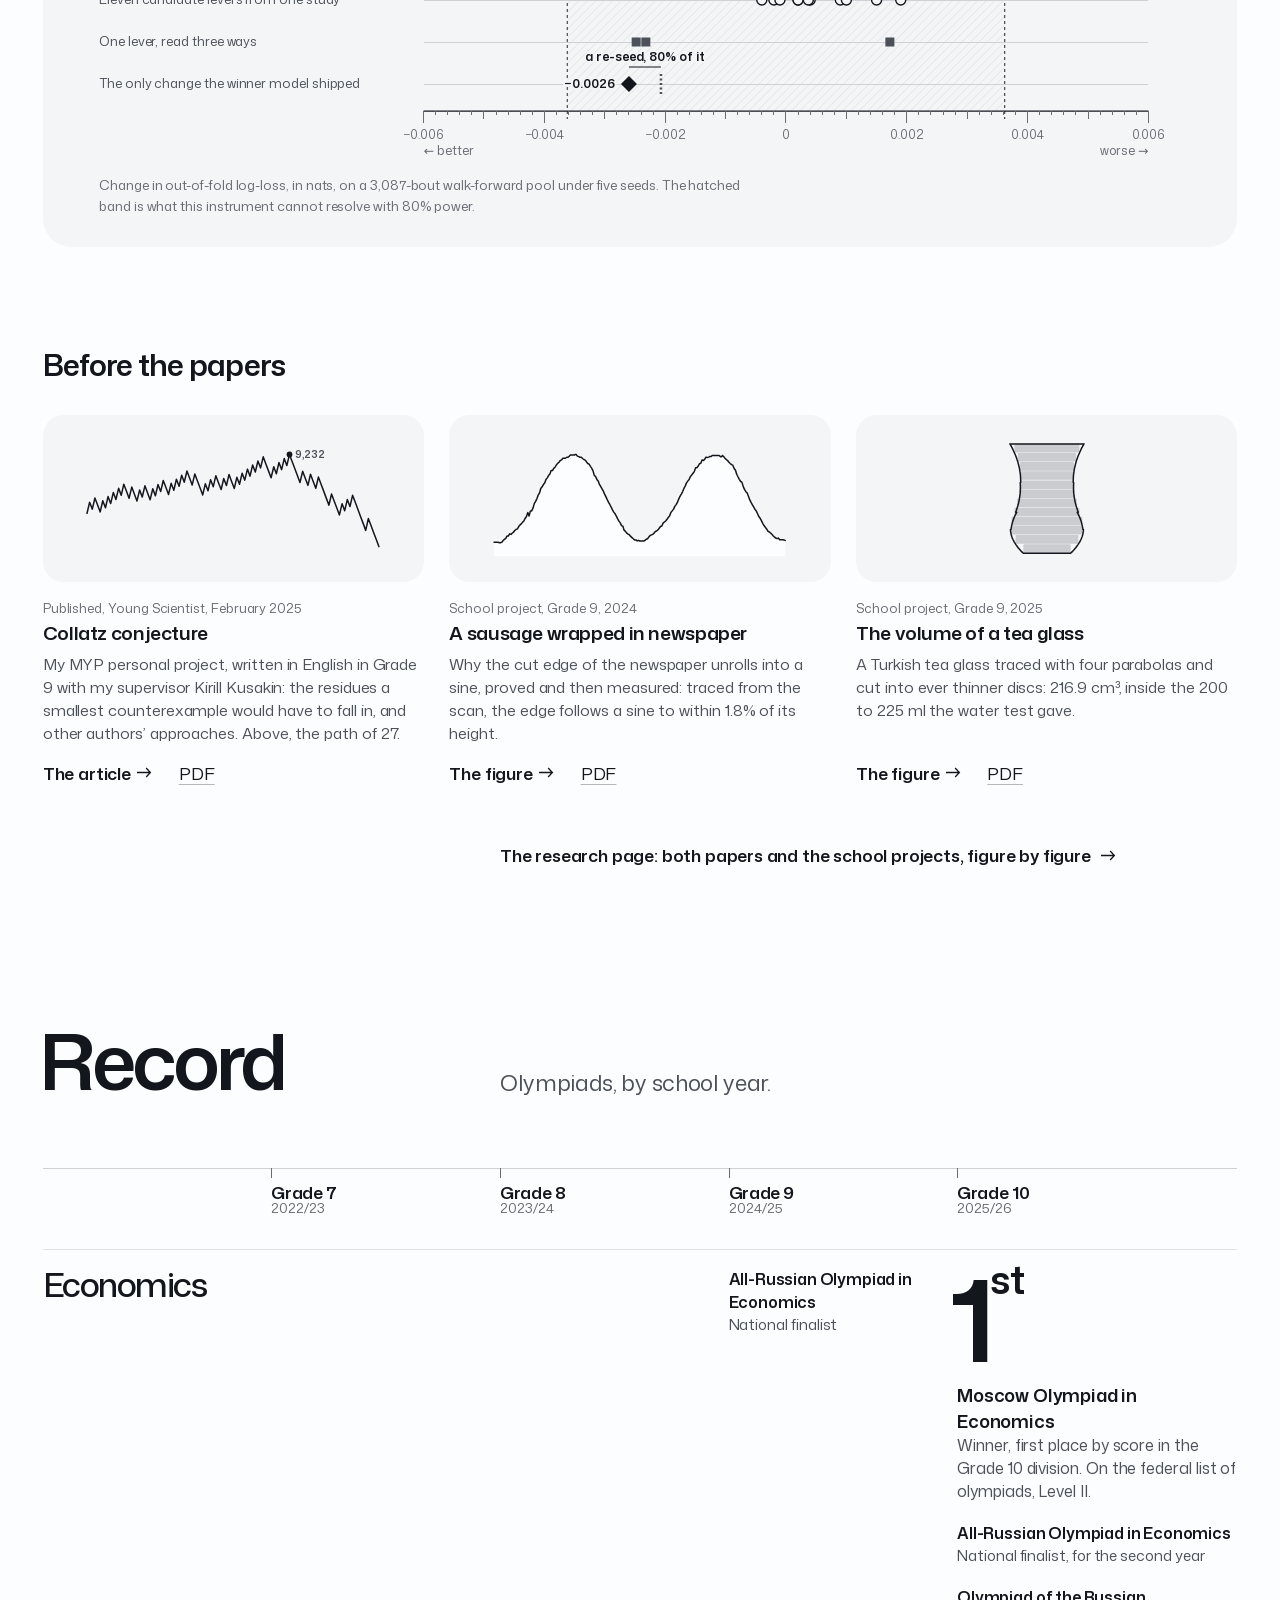
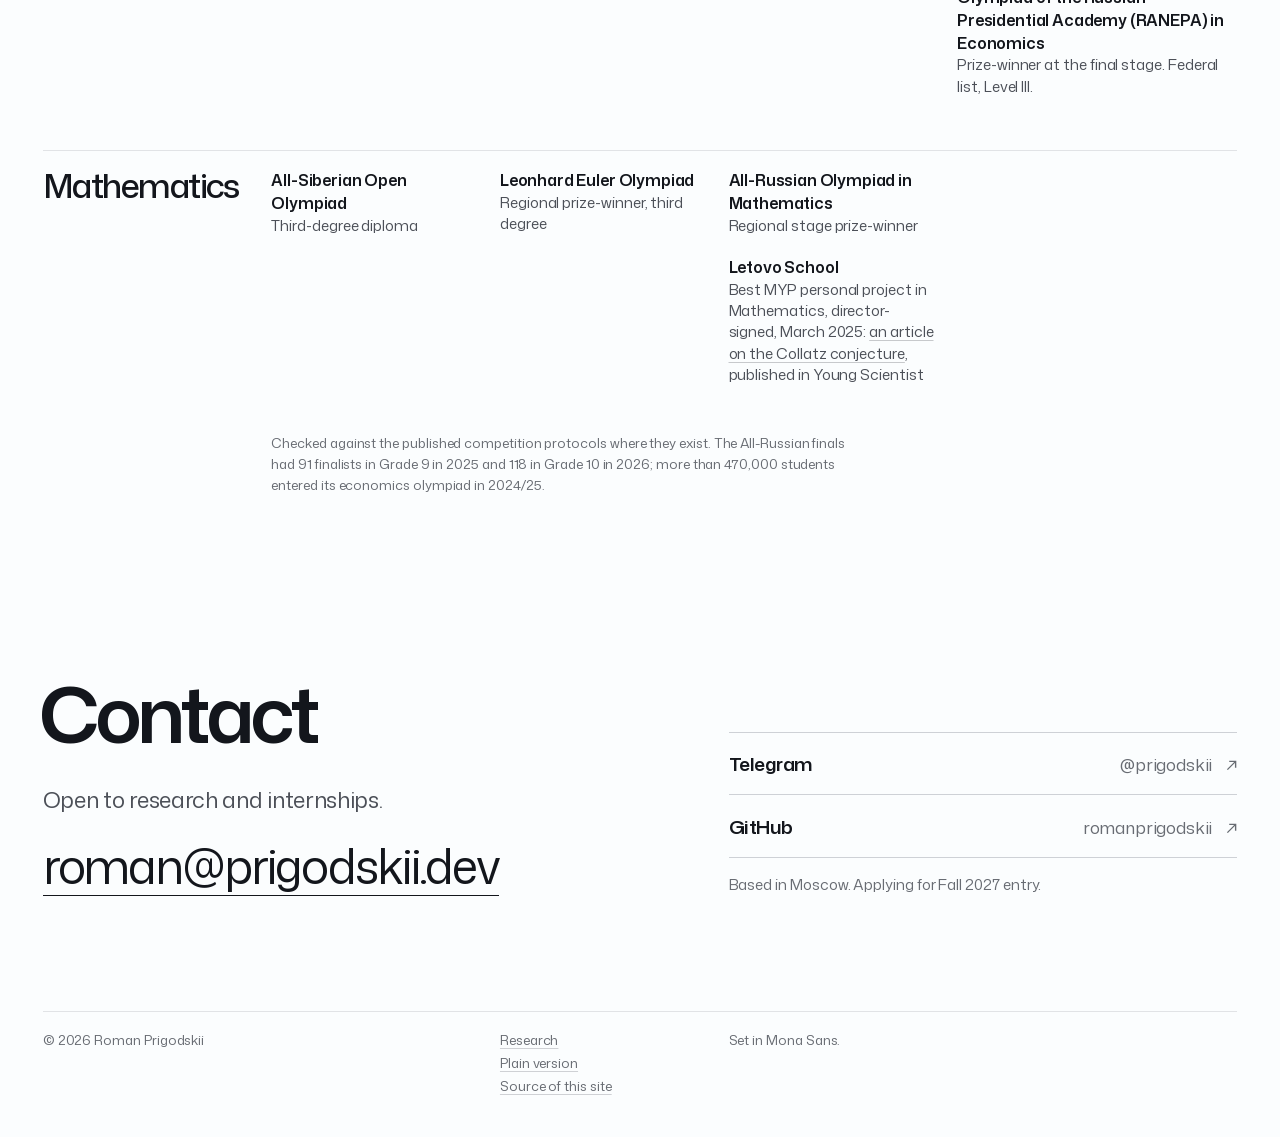
==== commit 0d583663: "design(alfa-romeo): the red stage back Without it the light screens lost their edges on the white pa" ====
--- a/index.html
+++ b/index.html
@@ -316,7 +316,7 @@
 
     <!-- Alfa-Romeo -->
     <article class="proj p-ar hs-ar" aria-labelledby="ar-h">
-      <div class="stage hs-ar-stage" data-shot data-play-group data-title="the Alfa-Romeo recordings">
+      <div class="stage is-red hs-ar-stage" data-shot data-play-group data-title="the Alfa-Romeo recordings">
         <div class="hs-ar-col is-p">
           <div class="hs-ar-h"><p class="hs-ar-k" id="ar-pk">Personal</p></div>
           <ol class="hs-ch" data-ch="ar-pv" data-wrap="9.16" aria-labelledby="ar-pk">
--- a/assets/css/site.css
+++ b/assets/css/site.css
@@ -1673,6 +1673,7 @@
 /* a stage: the coloured surface a product stands on */
 .stage { position: relative; border-radius: var(--r-stage); overflow: hidden; padding: clamp(24px, 4vw, 64px); background: var(--tile); }
 .stage.is-dark { background: radial-gradient(90% 70% at 18% 108%, oklch(0.36 0.09 50 / 0.5), transparent 62%), radial-gradient(70% 60% at 100% 0%, oklch(0.3 0.02 265 / 0.9), transparent 70%), oklch(0.15 0.008 265); }
+.stage.is-red { background: radial-gradient(70% 90% at 50% -20%, oklch(0.985 0.012 30), transparent 70%), radial-gradient(60% 80% at 100% 110%, oklch(0.9 0.06 22 / 0.8), transparent 70%), linear-gradient(170deg, oklch(0.965 0.02 28), oklch(0.93 0.04 22)); }
 .stage.is-sage { background: radial-gradient(70% 140% at 24% -30%, oklch(0.86 0.035 128 / 0.95), transparent 62%), linear-gradient(to bottom, oklch(0.79 0.022 135), #AAB0A6 62%); }
 /* indelible's warm paper, a shade under its own page so a white sheet stands on it */
 .stage.is-paper { background: radial-gradient(80% 90% at 12% -10%, oklch(0.975 0.008 85), transparent 66%), radial-gradient(60% 80% at 100% 110%, oklch(0.9 0.02 74 / 0.85), transparent 70%), linear-gradient(170deg, oklch(0.955 0.011 82), oklch(0.925 0.016 78)); }
@@ -1735,7 +1736,7 @@
    three phones in a pool of its teal, the Vertex Boxing report on a slate desk beside
    its charts, indelible's printed sheets on its paper either side of the
    48 hours, Clipwell's bar docked over its own site on the sage desktop,
-   and Alfa-Romeo's two walkthroughs in a pool of its red, each with an index that follows
+   and Alfa-Romeo's two walkthroughs on red, each with an index that follows
    it. Zacks keeps its figure. A recording loads nothing until it is in view
    and plays only while seen (site.js). Home only: every rule here hangs on
    an .hs- class or on #work.
@@ -1909,43 +1910,23 @@
 html.js .hs-in-stage.in .hs-in-bar span { opacity: 1; }
 
 /* ------------------------------------------------------------ Alfa-Romeo */
-/* both sides of the app on the page, with no box: a pool of the bank's red
-   under the two phones, fading out inside its own edges (as Gluline's teal
-   does); beside each phone, the screens of its loop in order, the one on
-   show inked and its track filling */
+/* both sides of the app on one red stage; beside each phone, the screens of
+   its loop in order, the one on show inked and its track filling */
 .stage.hs-ar-stage {
   --ph-w: clamp(180px, 17.4vw, 272px);
   --off: clamp(20px, 2.8vw, 48px);
-  --gap: clamp(20px, 3vw, 52px);
   display: grid;
   grid-template-columns: minmax(0, 1fr) var(--ph-w) var(--ph-w) minmax(0, 1fr);
-  column-gap: var(--gap);
+  column-gap: clamp(20px, 3vw, 52px);
   align-items: center;
-  padding: clamp(36px, 4.4vw, 72px) 0;
-  overflow: visible;
-  border-radius: 0;
-  background: none;
-  isolation: isolate;
-}
-.stage.hs-ar-stage::before {
-  content: "";
-  position: absolute;
-  z-index: -1;
-  left: 50%;
-  bottom: -10%;
-  width: calc(var(--ph-w) * 3.4);
-  height: 66%;
-  translate: -50% 0;
-  pointer-events: none;
-  background: radial-gradient(closest-side, oklch(0.78 0.11 24 / 0.55), oklch(0.86 0.07 24 / 0.24) 55%, oklch(0.93 0.035 24 / 0));
-}
-/* the pause button under the business phone, not out at the page's edge */
-.stage.hs-ar-stage > .vid-toggle { right: auto; left: calc(50% + var(--gap) / 2 + var(--ph-w) - 32px); }
+  padding: clamp(36px, 4.4vw, 72px) clamp(20px, 3vw, 52px);
+  box-shadow: 0 40px 80px -60px oklch(0.4 0.1 22 / 0.5);
+}
 @supports (height: 100svh) { .stage.hs-ar-stage { --ph-w: clamp(180px, min(17.4vw, (100svh - 240px) * 0.46), 272px); } }
 .hs-ar-ph {
   width: var(--ph-w);
   background: #fff;
-  box-shadow: 0 0 0 1px oklch(0.35 0.06 22 / 0.16), 0 2px 4px oklch(0.35 0.08 22 / 0.06), 0 40px 64px -32px oklch(0.42 0.13 22 / 0.5);
+  box-shadow: 0 0 0 1px oklch(0.35 0.06 22 / 0.09), 0 2px 4px oklch(0.35 0.08 22 / 0.06), 0 36px 64px -34px oklch(0.36 0.12 22 / 0.55);
 }
 .hs-ar-ph.is-p { grid-column: 2; grid-row: 1; margin-bottom: var(--off); }
 .hs-ar-ph.is-b { grid-column: 3; grid-row: 1; margin-top: var(--off); }
@@ -1970,9 +1951,9 @@
 .is-p .hs-ch li { padding: 7px 18px 7px 0; }
 .hs-ch li::before, .hs-ch li::after { content: ""; position: absolute; left: 0; top: 7px; bottom: 7px; width: 2px; border-radius: 1px; }
 .is-p .hs-ch li::before, .is-p .hs-ch li::after { left: auto; right: 0; }
-.hs-ch li::before { background: var(--line-2); }
+.hs-ch li::before { background: oklch(0.4 0.08 22 / 0.16); }
 .hs-ch li::after { background: var(--ink); transform: scaleY(0); transform-origin: top; }
-.hs-ar-stage.is-live .hs-ch li { color: var(--ink-3); }
+.hs-ar-stage.is-live .hs-ch li { color: oklch(0.44 0.05 22); }
 .hs-ar-stage.is-live .hs-ch li.is-on { color: var(--ink); }
 .hs-ar-stage.is-live .hs-ch li.is-on::after { transform: scaleY(var(--p)); }
 /* each item is a button once the script runs; the whole row is its target */
@@ -2014,10 +1995,8 @@
     column-gap: clamp(14px, 3vw, 28px);
     row-gap: 22px;
     align-items: start;
-    padding: 28px 0 26px;
+    padding: 28px clamp(16px, 4vw, 40px) 26px;
   }
-  .stage.hs-ar-stage::before { width: 110%; }
-  .stage.hs-ar-stage > .vid-toggle { left: auto; right: 0; }
   .hs-ar-ph { width: 100%; max-width: 280px; }
   .hs-ar-ph.is-p { grid-column: 1; justify-self: end; margin-bottom: 0; }
   .hs-ar-ph.is-b { grid-column: 2; justify-self: start; margin-top: var(--off); }
@@ -2087,7 +2066,6 @@
 
 @media print {
   .stage.hs-vx-stage, .stage.hs-in-stage, .stage.hs-desk, .stage.hs-ar-stage { background: none !important; box-shadow: none !important; }
-  .stage.hs-ar-stage::before { display: none; }
 }
 
 
--- a/assets/css/alfa-romeo.css
+++ b/assets/css/alfa-romeo.css
@@ -1,10 +1,10 @@
 /* ==========================================================================
    Alfa-Romeo (/work/alfa-romeo/), in the clean light theme
 
-   The lead is the app itself: both sides of it running on the page, each
-   phone with an index of its screens that follows the loop and stops on any
-   screen picked from it. The screens stand on the page with no box, in a
-   pool of Alfa's red; the copilot's limits sit on a neutral tile. Tokens and
+   The lead is the app itself: both sides of it running on one red stage,
+   each phone with an index of its screens that follows the loop and stops
+   on any screen picked from it. The screens stand on red stages tinted from
+   Alfa's own palette; the copilot's limits sit on a neutral tile. Tokens and
    components come from site.css.
    ========================================================================== */
 
@@ -15,38 +15,19 @@
   --off: clamp(24px, 3vw, 52px);
   display: grid;
   grid-template-columns: minmax(0, 1fr) var(--ph-w) var(--ph-w) minmax(0, 1fr);
-  --gap: clamp(20px, 2.4vw, 40px);
-  column-gap: var(--gap);
+  column-gap: clamp(20px, 2.4vw, 40px);
   align-items: center;
-  padding: clamp(40px, 4vw, 64px) 0;
-}
-/* no box: the phones stand on the page in a pool of Alfa's red that fades
-   out inside its own edges */
-.ar-stage, .ar-cr { overflow: visible; border-radius: 0; background: none; isolation: isolate; }
-.ar-stage::before, .ar-cr::before {
-  content: "";
-  position: absolute;
-  z-index: -1;
-  left: 50%;
-  bottom: -10%;
-  width: calc(var(--ph-w) * 3.4);
-  height: 66%;
-  translate: -50% 0;
-  pointer-events: none;
-  background: radial-gradient(closest-side, oklch(0.78 0.11 24 / 0.55), oklch(0.86 0.07 24 / 0.24) 55%, oklch(0.93 0.035 24 / 0));
-}
-.ar-cr::before { left: 20%; width: 64%; }
-/* the pause button under the business phone, not out at the page's edge */
-.ar-stage > .vid-toggle { right: auto; left: calc(50% + var(--gap) / 2 + var(--ph-w) - 32px); }
+  padding: clamp(40px, 4vw, 64px) clamp(20px, 2.8vw, 48px);
+}
 @supports (height: 100svh) { .ar-stage { --ph-w: clamp(200px, min((100svh - 250px) * 0.46, 22vw), 330px); } }
 .ar-dev { display: contents; }
 .ar-ph {
   width: var(--ph-w);
   background: #fff;
   box-shadow:
-    0 0 0 1px oklch(0.35 0.06 22 / 0.16),
+    0 0 0 1px oklch(0.35 0.06 22 / 0.09),
     0 2px 4px oklch(0.35 0.08 22 / 0.06),
-    0 40px 64px -32px oklch(0.42 0.13 22 / 0.5);
+    0 36px 64px -34px oklch(0.36 0.12 22 / 0.55);
 }
 .is-p .ar-ph { grid-column: 2; grid-row: 1; margin-bottom: var(--off); }
 .is-b .ar-ph { grid-column: 3; grid-row: 1; margin-top: var(--off); }
@@ -67,14 +48,14 @@
   font-weight: 500;
   line-height: 1.3;
   letter-spacing: -0.012em;
-  color: var(--ink-3);
+  color: oklch(0.42 0.045 22);
   text-wrap: balance;
   transition: color 280ms ease;
 }
 .is-p .ar-steps li { padding: 7px 18px 7px 0; }
 .ar-steps li::before, .ar-steps li::after { content: ""; position: absolute; left: 0; top: 7px; bottom: 7px; width: 2px; border-radius: 1px; }
 .is-p .ar-steps li::before, .is-p .ar-steps li::after { left: auto; right: 0; }
-.ar-steps li::before { background: var(--line-2); }
+.ar-steps li::before { background: oklch(0.4 0.08 22 / 0.14); }
 .ar-steps li::after { background: var(--ink); transform: scaleY(var(--p)); transform-origin: top; }
 .ar-steps li.is-on { color: var(--ink); }
 .ar-step {
@@ -198,19 +179,19 @@
 html.js .ar-lim-f .ar-hint { display: inline; }
 
 /* ------------------------------------------------------------ the credit screen, read, on its stage */
-.ar-cr { display: grid; grid-template-columns: minmax(0, 40%) minmax(0, 1fr); align-items: stretch; padding: clamp(28px, 3.4vw, 56px) 0; }
+.ar-cr { display: grid; grid-template-columns: minmax(0, 40%) minmax(0, 1fr); align-items: stretch; padding: clamp(28px, 3.4vw, 56px) clamp(22px, 3vw, 48px); }
 .ar-cr-ph {
   background: #fff;
   box-shadow:
-    0 0 0 1px oklch(0.35 0.06 22 / 0.16),
+    0 0 0 1px oklch(0.35 0.06 22 / 0.09),
     0 2px 4px oklch(0.35 0.08 22 / 0.06),
-    0 36px 56px -28px oklch(0.42 0.13 22 / 0.5);
+    0 30px 54px -30px oklch(0.36 0.12 22 / 0.5);
 }
 .ar-cr-l { position: relative; }
 .ar-cr-l li { position: absolute; left: 0; right: 0; top: var(--t); height: var(--h); padding-left: clamp(30px, 2.8vw, 44px); outline: none; }
 .ar-cr-l li::before { content: ""; position: absolute; left: clamp(10px, 1vw, 16px); top: 3px; bottom: 3px; width: 9px; border: 1.25px solid var(--ink); border-left: 0; border-radius: 0 5px 5px 0; }
 .ar-cr-l b { display: block; font-weight: 600; font-size: clamp(1.125rem, 0.9rem + 0.5vw, 1.375rem); line-height: 1.1; letter-spacing: -0.025em; }
-.ar-cr-l span { display: block; margin-top: 5px; font-size: var(--fs-small); line-height: 1.4; color: var(--ink-2); max-width: 30ch; text-wrap: pretty; }
+.ar-cr-l span { display: block; margin-top: 5px; font-size: var(--fs-small); line-height: 1.4; color: oklch(0.4 0.04 22); max-width: 30ch; text-wrap: pretty; }
 .ar-cr-l li.is-on b { text-decoration: underline; text-decoration-thickness: 1.5px; text-underline-offset: 0.2em; }
 html.js .ar-cr-l li { cursor: default; }
 /* a window that walks the screen with the brackets; the rest of the screen falls back */
@@ -239,8 +220,7 @@
    ========================================================================== */
 @media (max-width: 1100px) {
   /* the indexes go under their phones */
-  .ar-stage { grid-template-columns: repeat(2, minmax(0, 1fr)); column-gap: clamp(12px, 3vw, 40px); align-items: start; padding: clamp(28px, 4vw, 48px) 0; }
-  .ar-stage > .vid-toggle { left: auto; right: 0; }
+  .ar-stage { grid-template-columns: repeat(2, minmax(0, 1fr)); column-gap: clamp(12px, 3vw, 40px); align-items: start; padding: clamp(28px, 4vw, 48px) clamp(16px, 3vw, 40px); }
   .ar-dev { display: flex; flex-direction: column; align-items: center; }
   .is-b { padding-top: var(--off); }
   .ar-ph { width: min(100%, 280px); margin: 0 !important; }
@@ -256,7 +236,7 @@
   .ar-narrow { display: block; }
 }
 @media (max-width: 760px) {
-  .ar-stage { --off: 22px; padding: 22px 0 18px; column-gap: 12px; }
+  .ar-stage { --off: 22px; padding: 22px 14px 18px; column-gap: 12px; }
   .ar-idx { margin-top: 16px !important; }
   .ar-idx-h { gap: 6px; margin-bottom: 4px; min-height: 28px; }
   .ar-idx-k { font-size: 1rem; }
@@ -307,6 +287,5 @@
 @media print {
   .ar-cur, .ar-hint, .ar-spot { display: none !important; }
   .ar-stage, .ar-cr, .ar-lim { background: none !important; box-shadow: none !important; }
-  .ar-stage::before, .ar-cr::before { display: none; }
   html.js .ar-stage .ar-ph, html.js .ar-stage .ar-steps li, html.js .ar-stage .ar-idx-h, html.js .ar-fan-b li, html.js .ar-fan-a, html.js .ar-cr-l li > *, html.js .ar-biz > div > * { opacity: 1 !important; translate: 0 0 !important; transform: none !important; }
 }
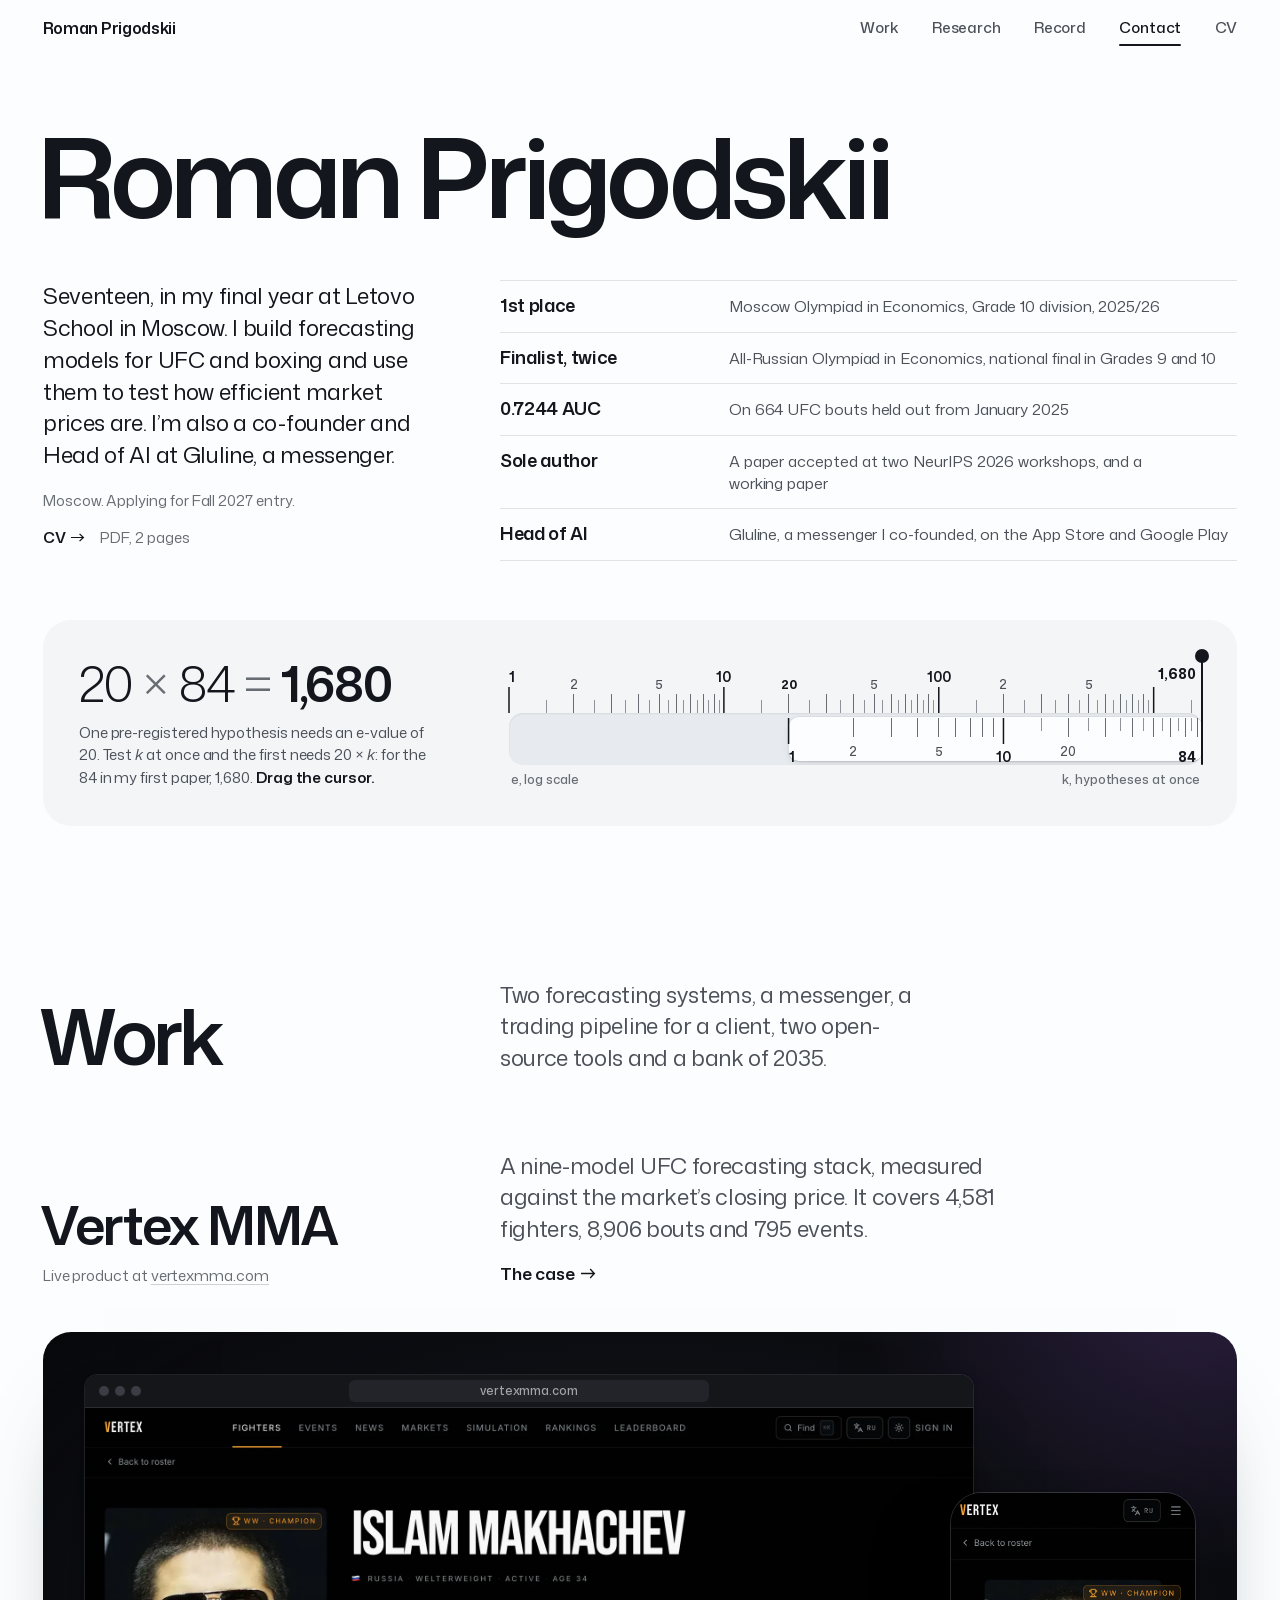
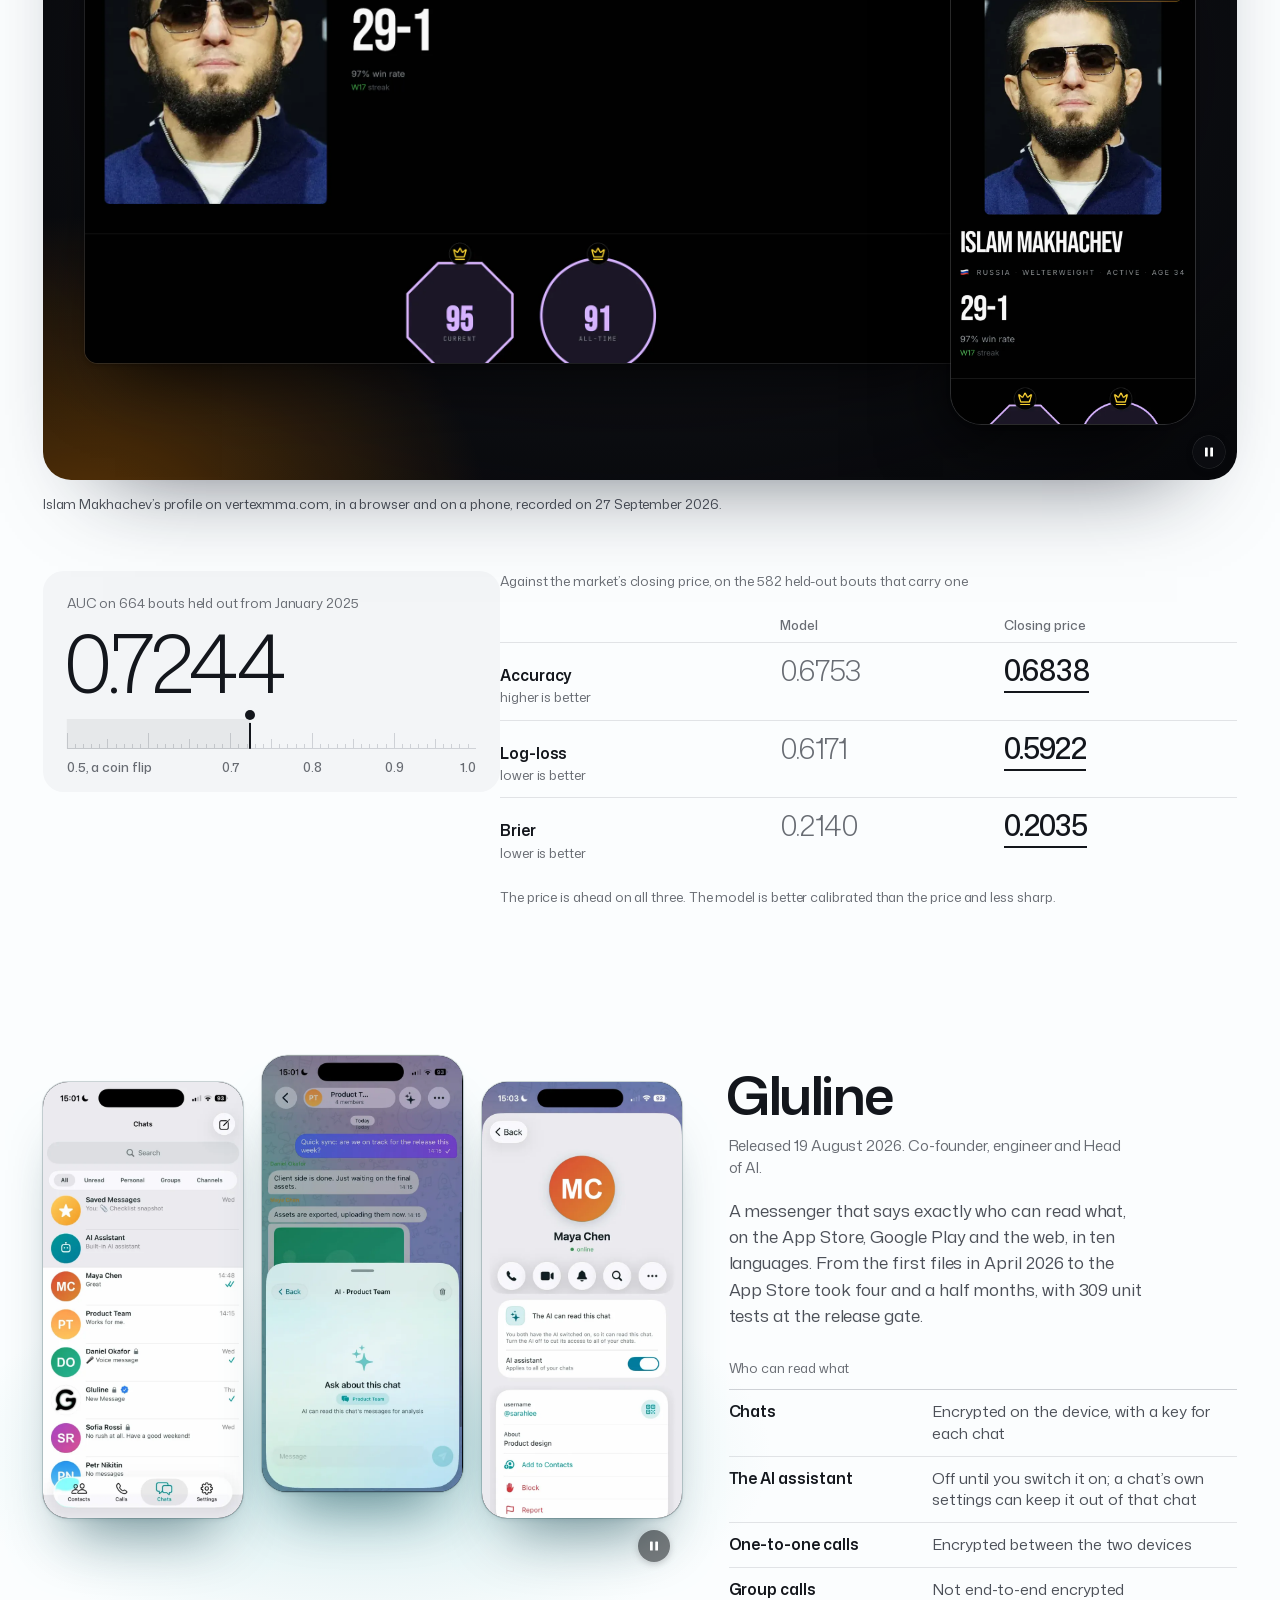
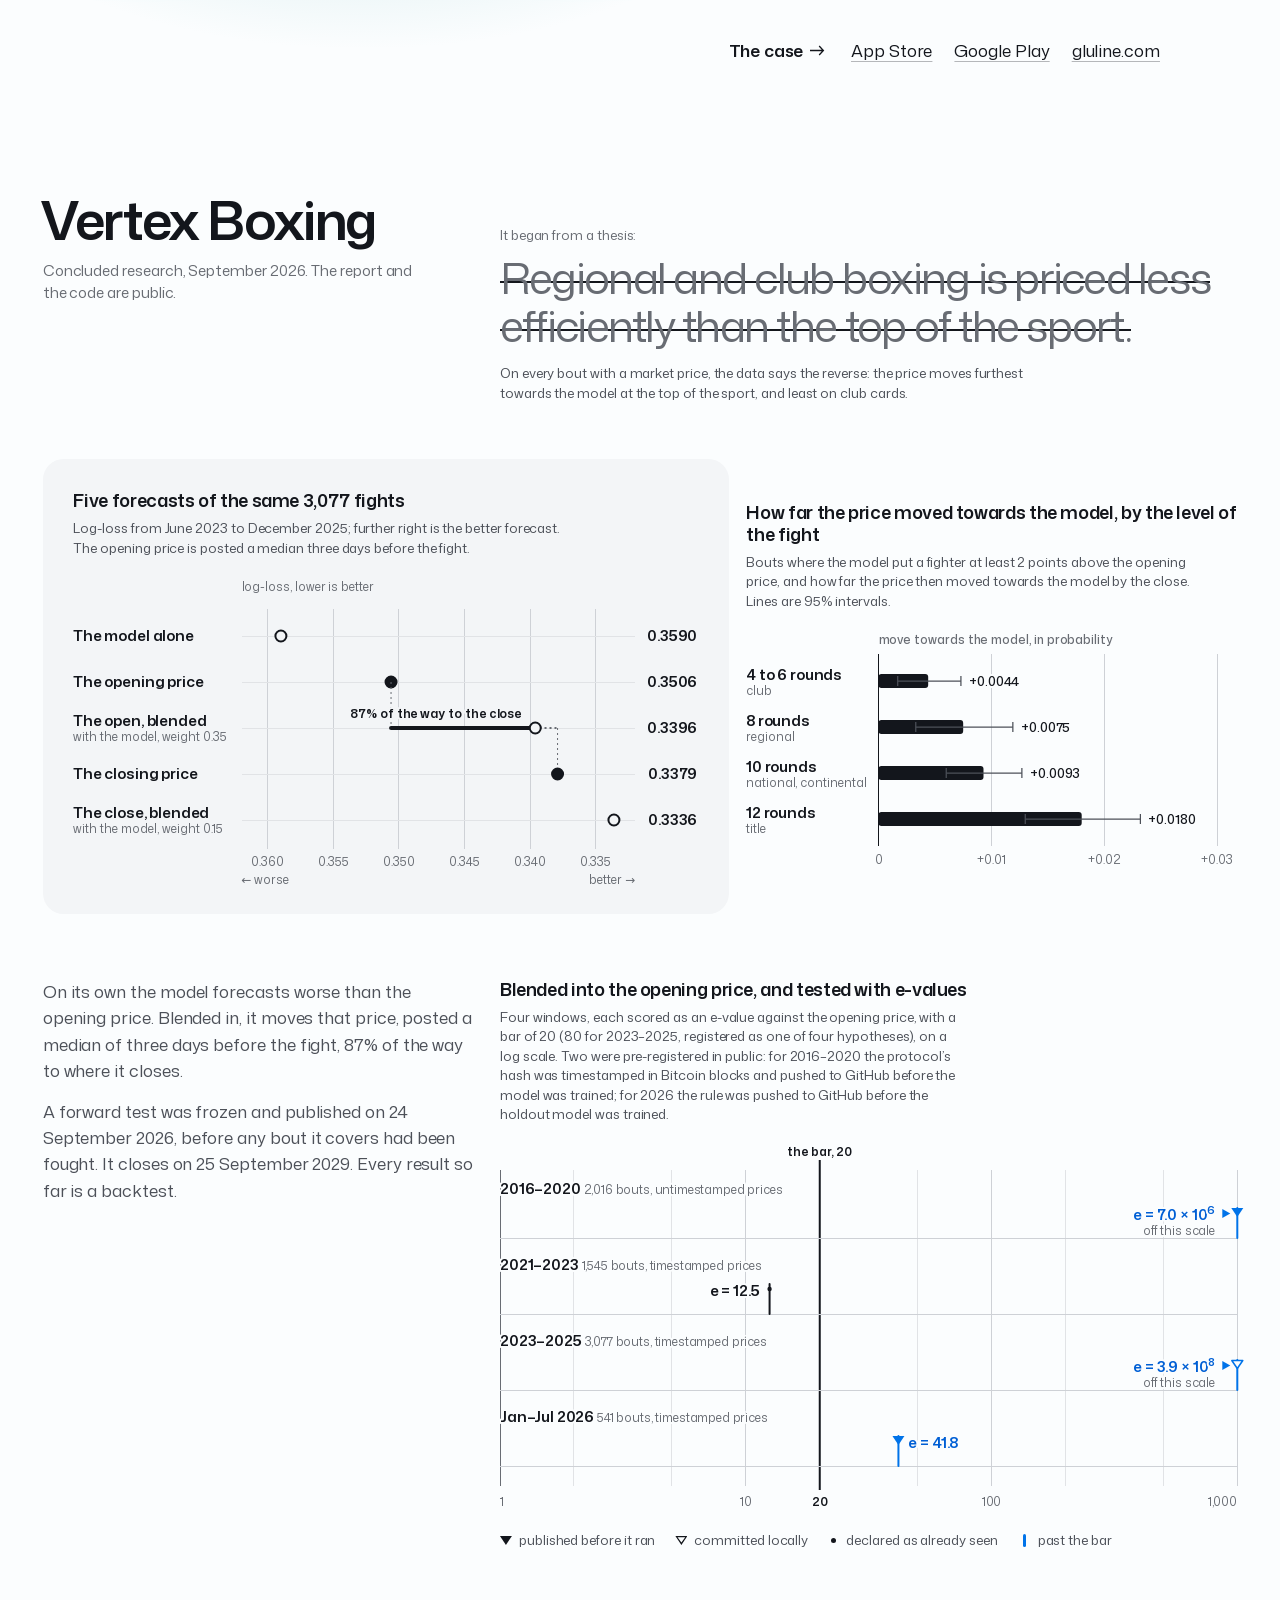
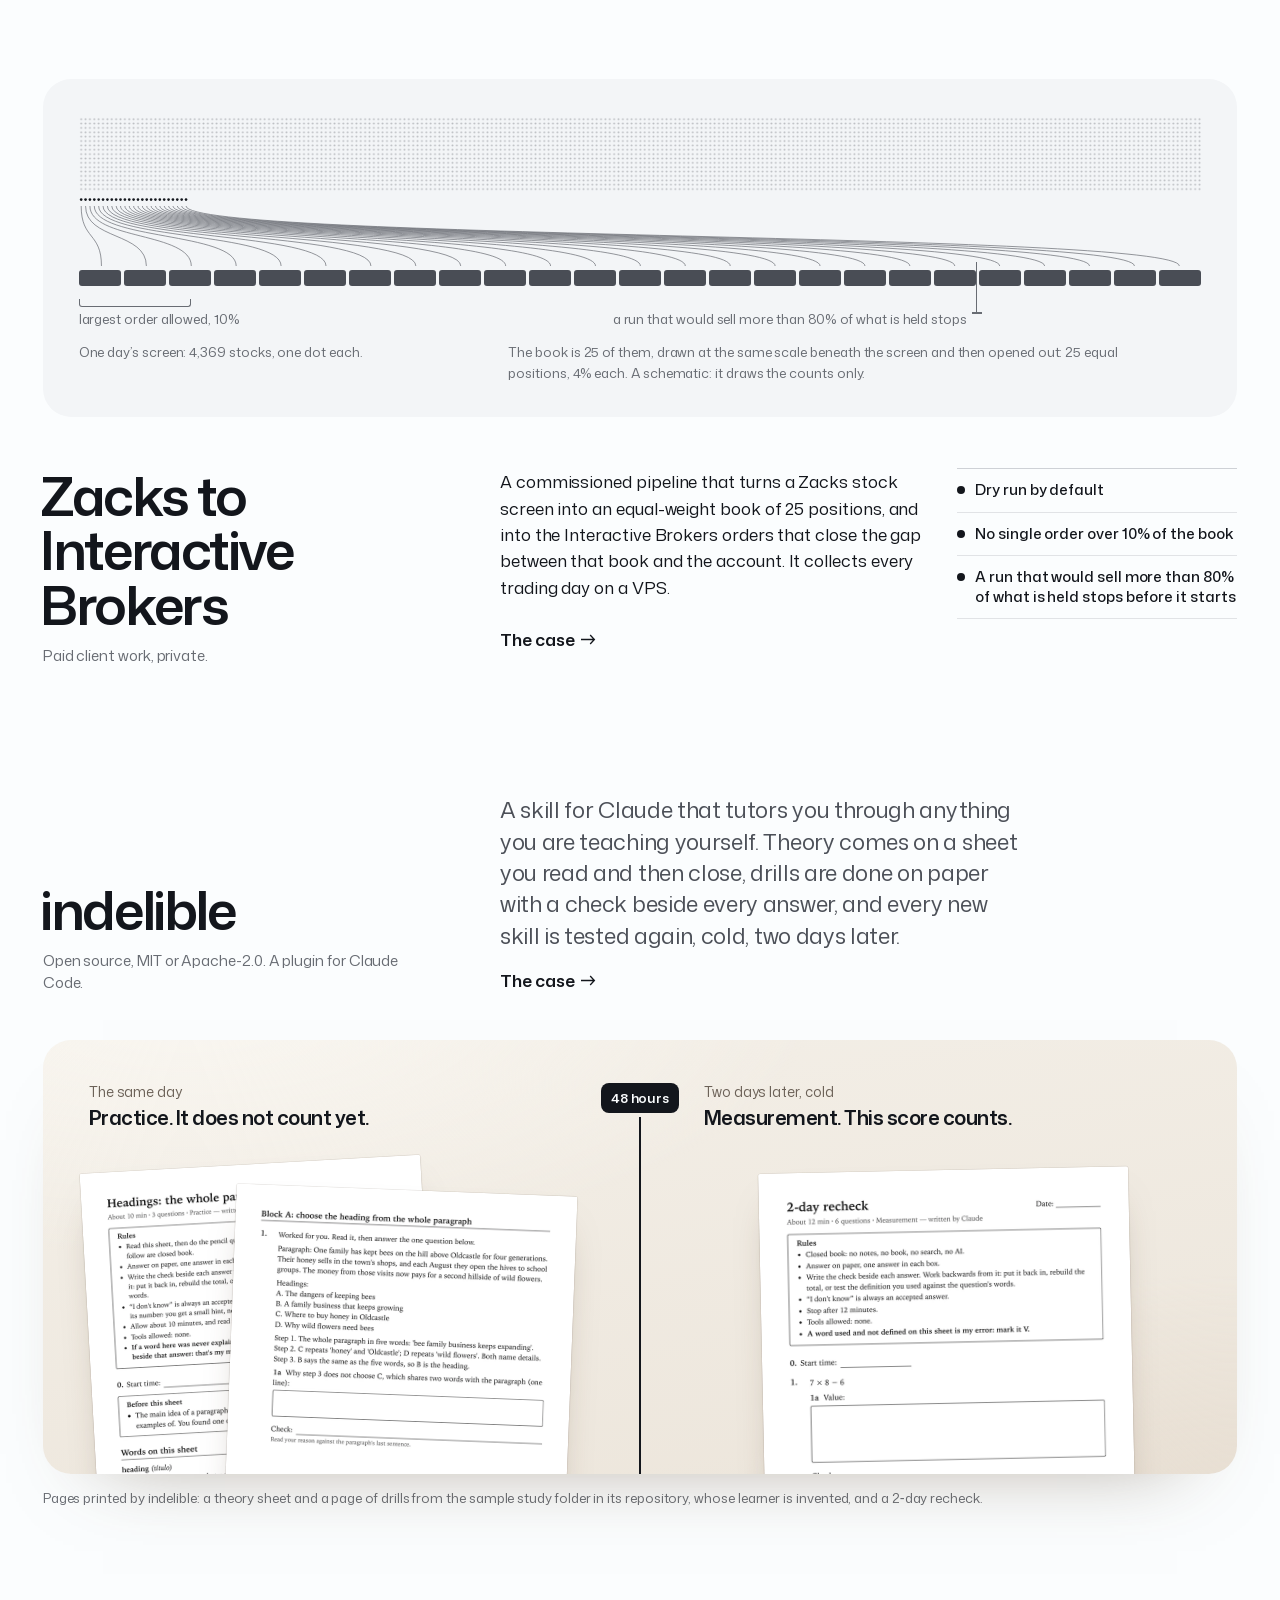
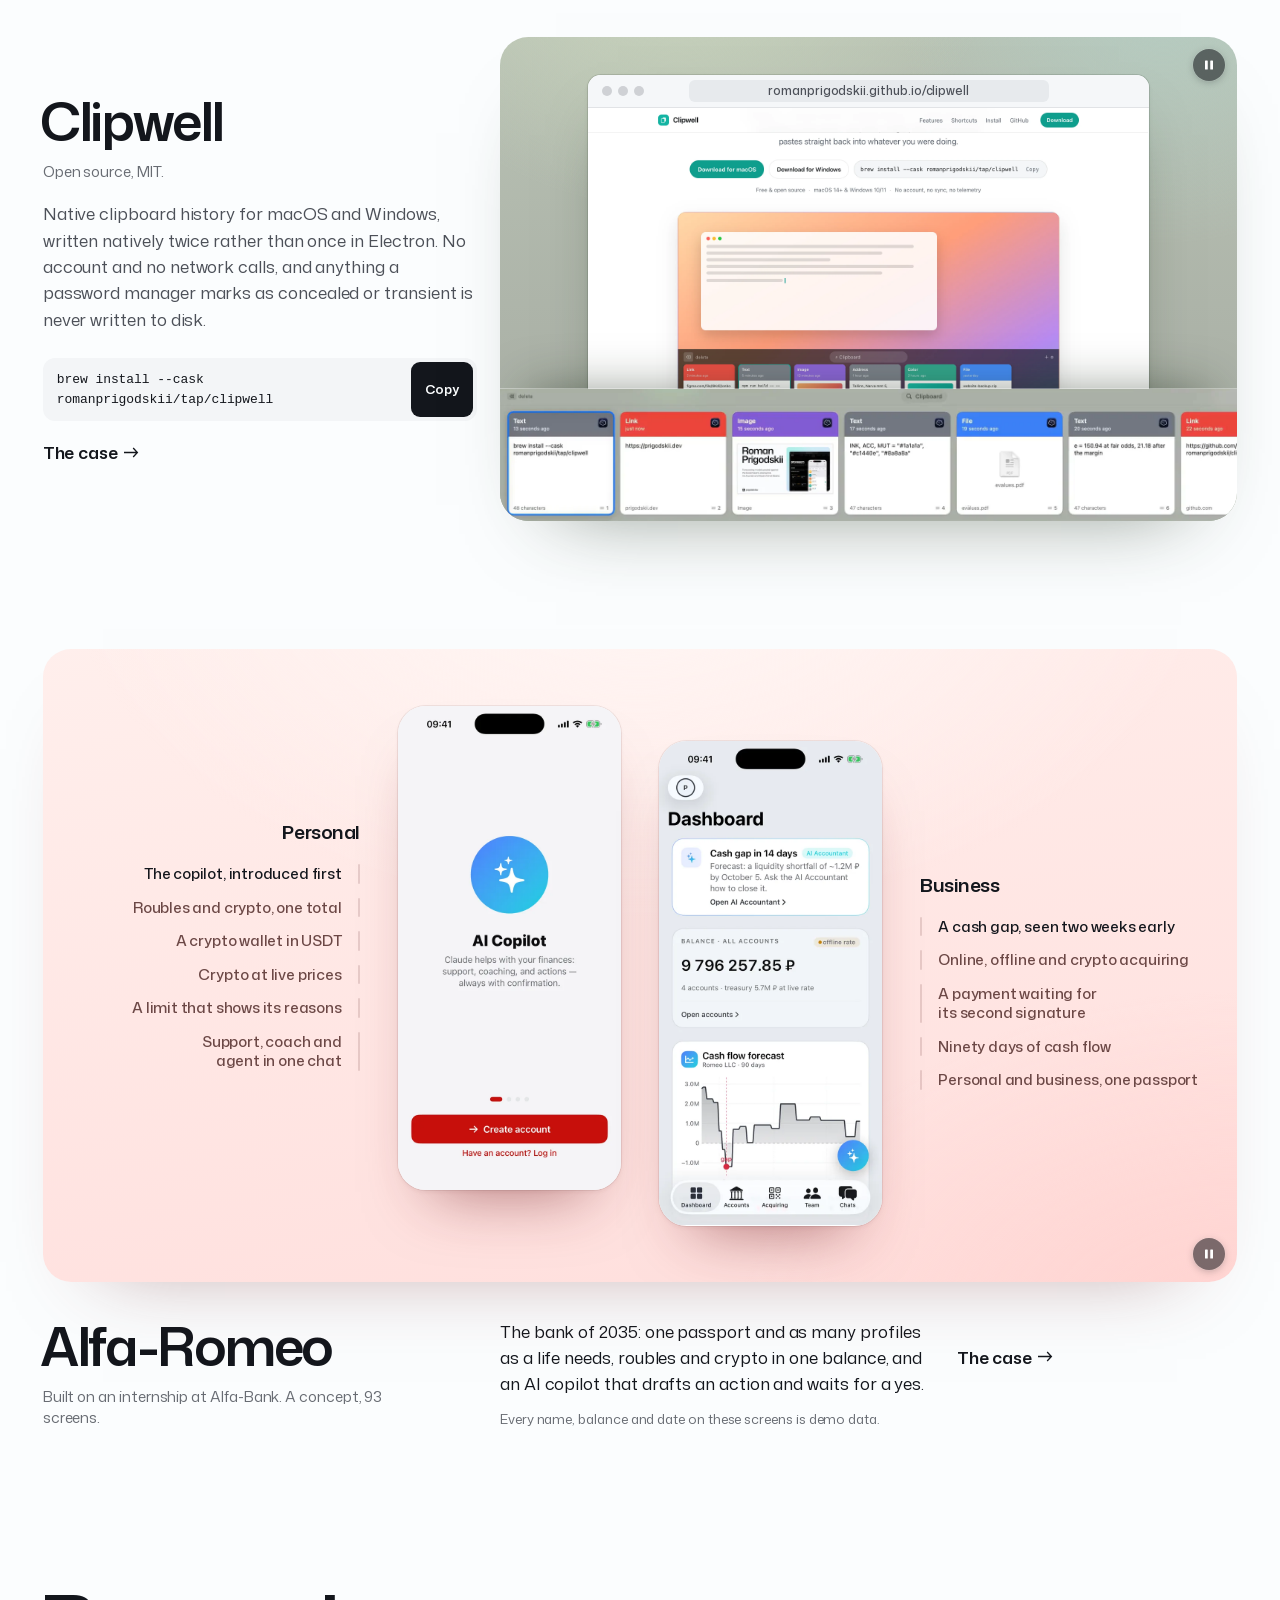
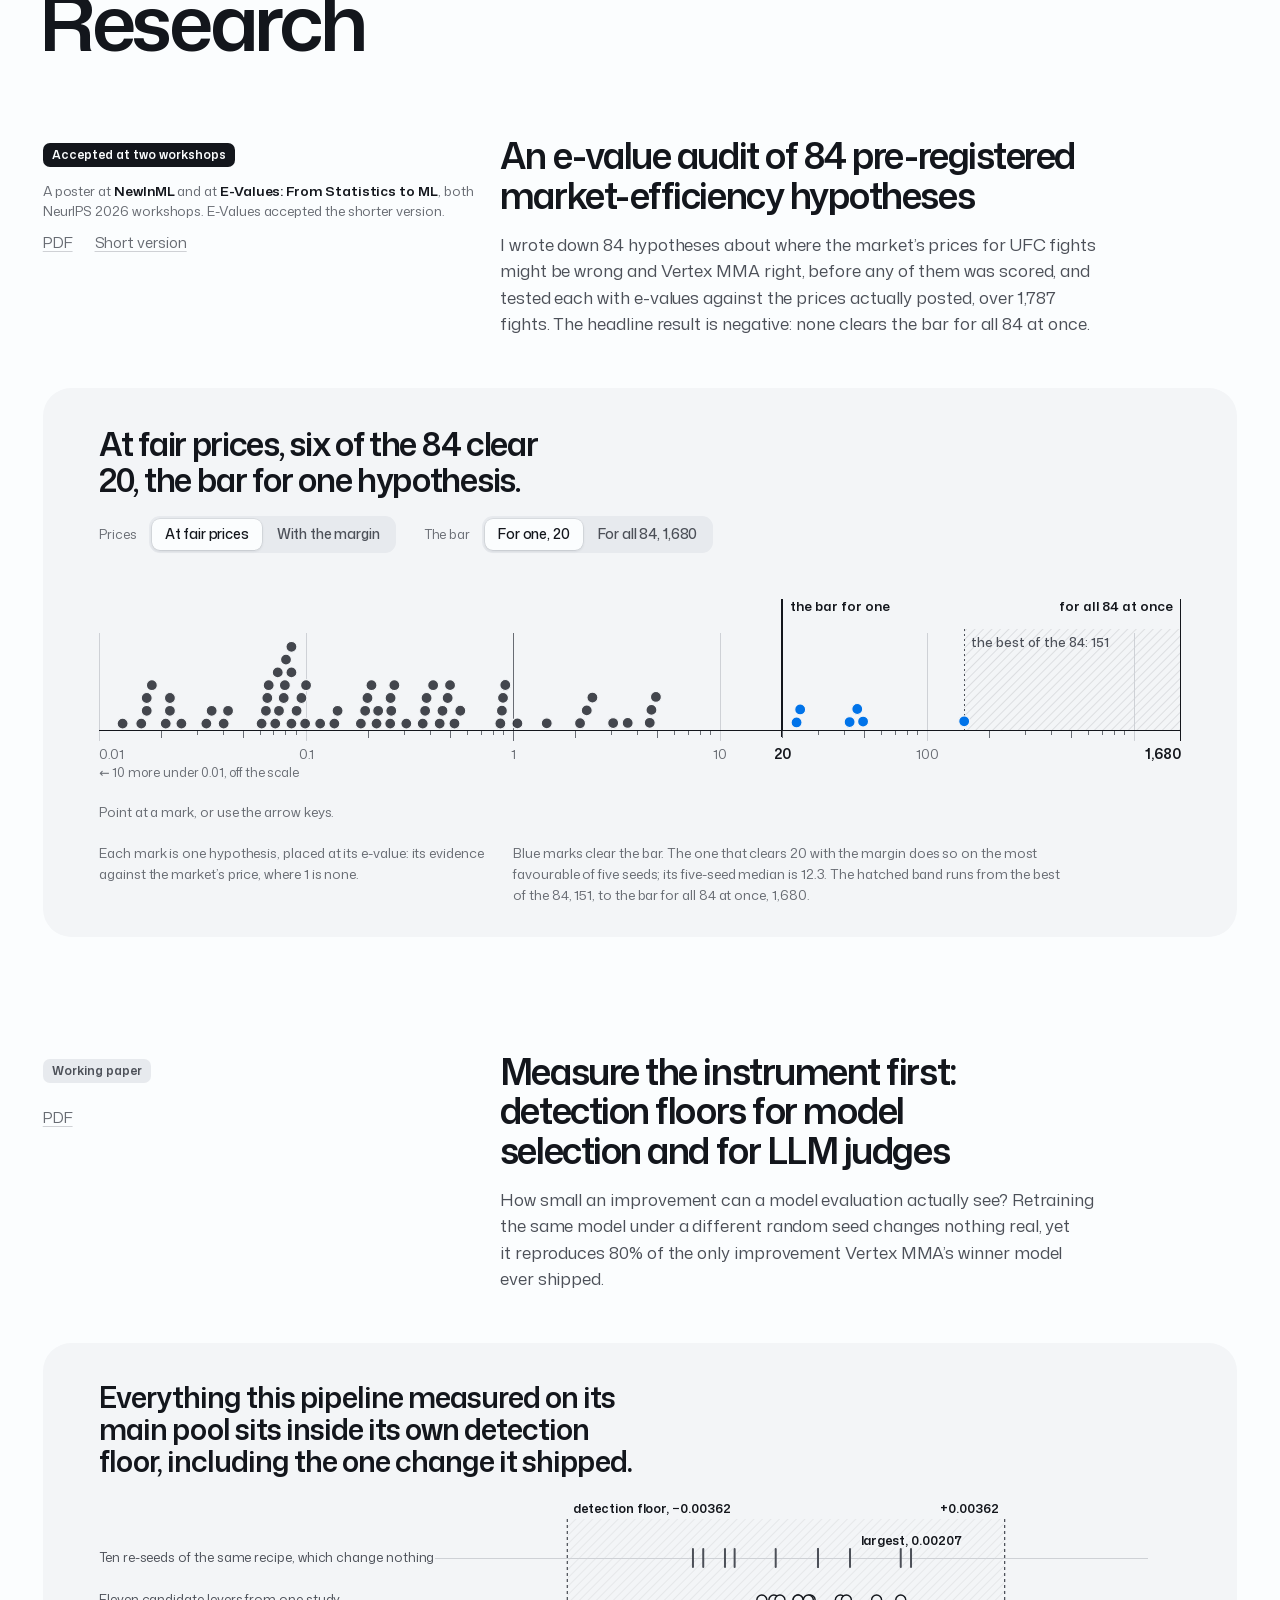
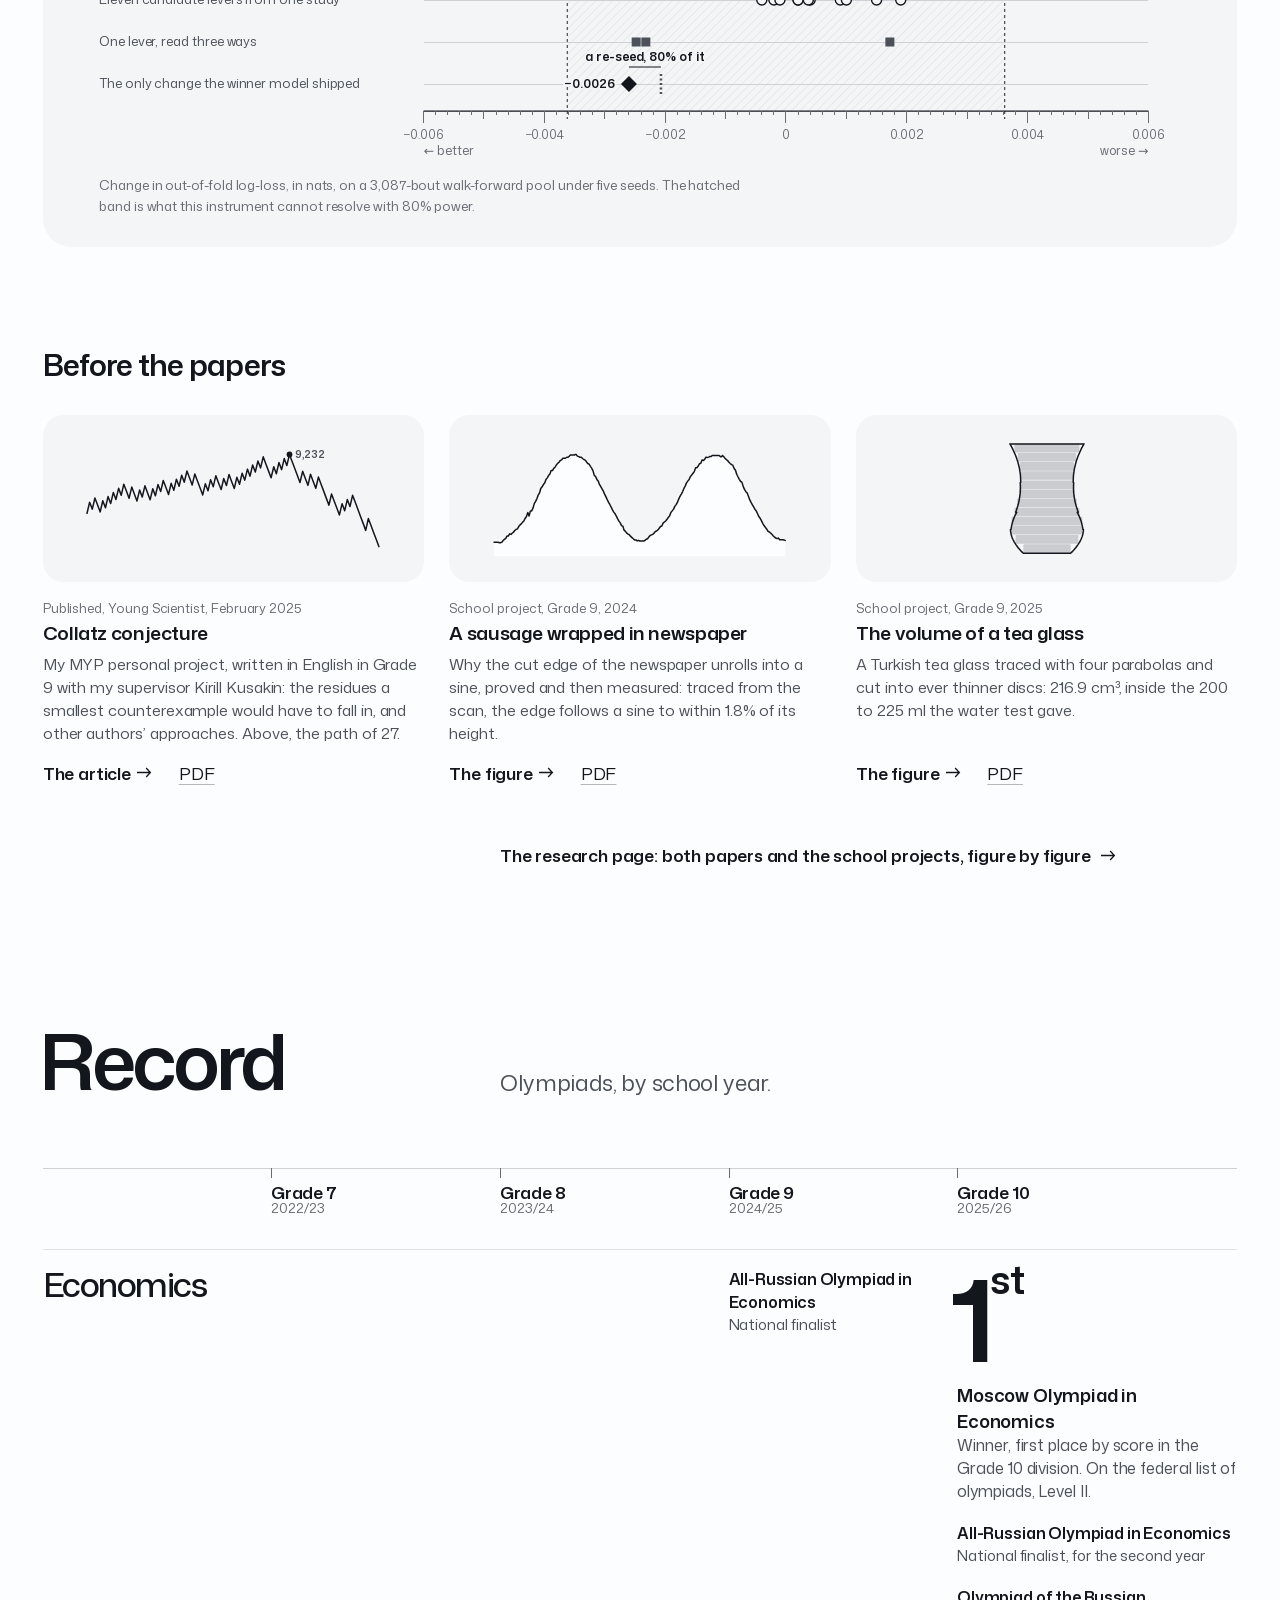
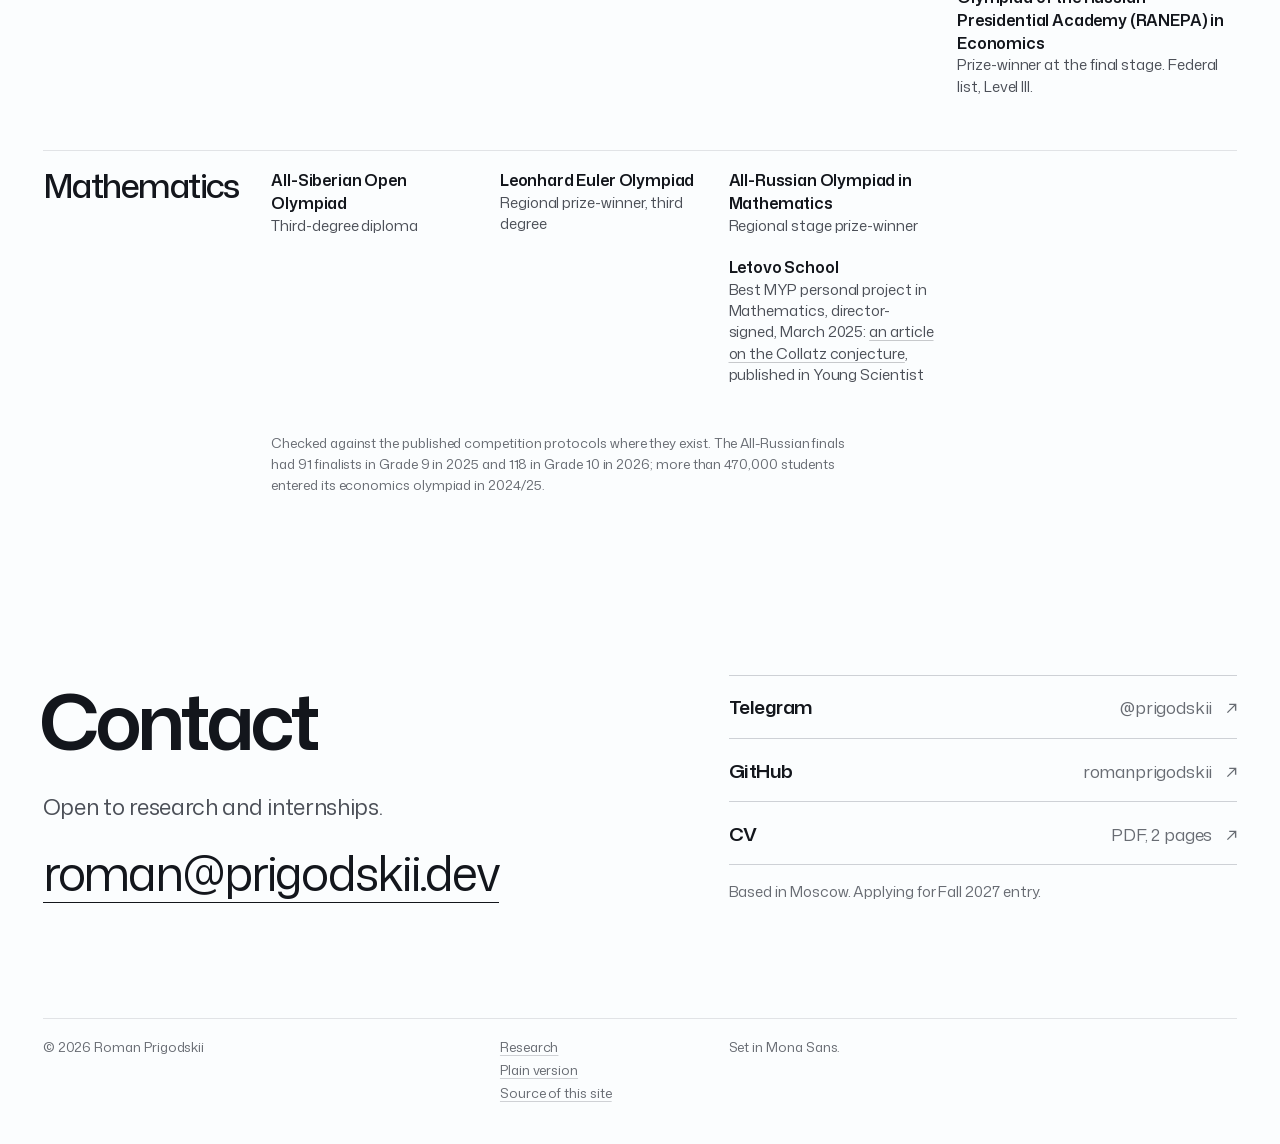
==== commit 6b072c74: "feat(cv): the CV on the site, at /cv.pdf A CV link in the bar on every page, under the hero, as a ro" ====
--- a/index.html
+++ b/index.html
@@ -55,6 +55,7 @@
       <a href="#research">Research</a>
       <a href="#record">Record</a>
       <a href="#contact">Contact</a>
+      <a href="cv.pdf">CV</a>
     </nav>
   </div>
 </header>
@@ -70,6 +71,7 @@
       <div class="hero-lead" data-rv style="--d:380ms">
         <p class="lead">Seventeen, in my final year at Letovo School in Moscow. I build forecasting models for UFC and boxing and use them to test how efficient market prices are. I&rsquo;m also a co-founder and Head of AI at Gluline, a messenger.</p>
         <p class="hero-meta">Moscow. Applying for Fall 2027 entry.</p>
+        <p class="hero-cv"><a class="go" href="cv.pdf">CV</a><span>PDF, 2 pages</span></p>
       </div>
       <dl class="spec" aria-label="In short">
         <div data-rv style="--d:460ms"><dt>1st place</dt><dd>Moscow Olympiad in Economics, Grade 10 division, 2025/26</dd></div>
@@ -496,8 +498,9 @@
         <ul class="reach-list" role="list">
           <li style="--r:0"><a href="https://t.me/prigodskii" rel="me noopener"><span class="reach-k">Telegram</span><span class="reach-v">@prigodskii</span></a></li>
           <li style="--r:1"><a href="https://github.com/romanprigodskii" rel="me noopener"><span class="reach-k">GitHub</span><span class="reach-v">romanprigodskii</span></a></li>
+          <li style="--r:2"><a href="cv.pdf"><span class="reach-k">CV</span><span class="reach-v">PDF, 2 pages</span></a></li>
         </ul>
-        <p class="reach-at" style="--r:2">Based in Moscow. Applying for Fall 2027 entry.</p>
+        <p class="reach-at" style="--r:3">Based in Moscow. Applying for Fall 2027 entry.</p>
       </div>
     </div>
   </div>
--- a/assets/css/site.css
+++ b/assets/css/site.css
@@ -1008,6 +1008,9 @@
 .hero-a { margin-top: clamp(32px, 3.8vw, 64px); }
 .hero-lead .lead { max-width: 29ch; }
 .hero-meta { margin-top: 18px; color: var(--ink-3); }
+/* the CV, under where I am: the site's arrow link, its size in grey beside it */
+.hero-cv { margin-top: 14px; display: flex; align-items: baseline; gap: 12px; font-size: var(--fs-small); }
+.hero-cv span { color: var(--ink-3); }
 .spec { border-top: 1px solid var(--line); }
 .spec > div { padding: 13px 0 14px; border-bottom: 1px solid var(--line); grid-template-columns: 31.005% 1fr; }
 .spec dt { font-family: var(--f-sans); font-weight: 600; font-size: 1.125rem; line-height: 1.3; letter-spacing: -0.02em; }
@@ -1626,17 +1629,25 @@
   .reach { margin-top: 44px; }
   .reach-list a { padding: 17px 0 16px; }
 }
-/* the bar on a narrow phone: the name and three links on one line */
-@media (max-width: 420px) {
+/* the bar on a narrow phone: the name and four links on one line; the CV
+   leaves the bar only on the narrowest, where the hero and Contact still have it */
+@media (max-width: 440px) {
   .bar-in { gap: 12px; }
   .bar-nav { gap: 14px; }
   .bar-nav a { font-size: 0.875rem; }
 }
-@media (max-width: 350px) {
+@media (max-width: 400px) {
   .bar-in { gap: 10px; }
+  .bar-nav { gap: 10px; }
+}
+@media (max-width: 380px) {
+  .bar-nav a { font-size: 0.8125rem; }
+}
+@media (max-width: 370px) {
   .bar-name { font-size: 0.875rem; }
-  .bar-nav { gap: 10px; }
-  .bar-nav a { font-size: 0.8125rem; }
+}
+@media (max-width: 355px) {
+  .bar-nav a:nth-child(5) { display: none; }
 }
 
 @media (prefers-reduced-motion: reduce) {
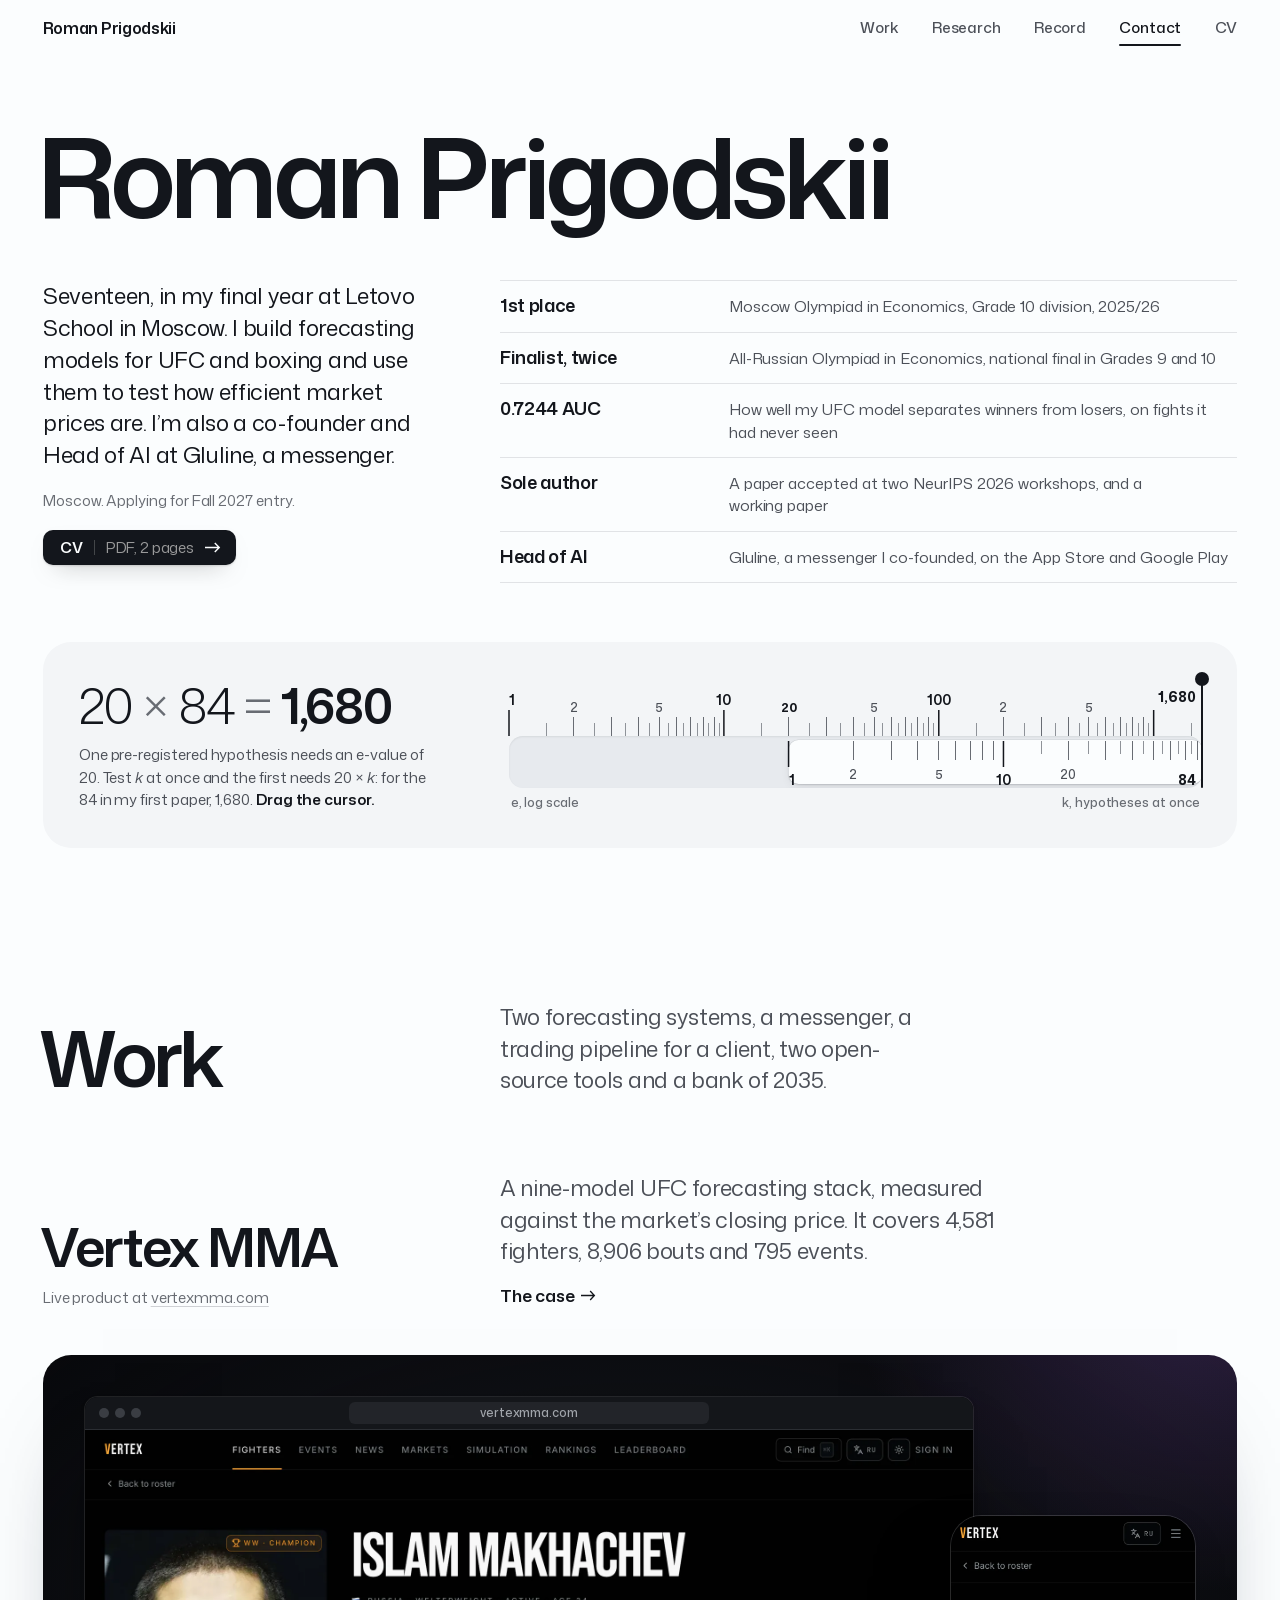
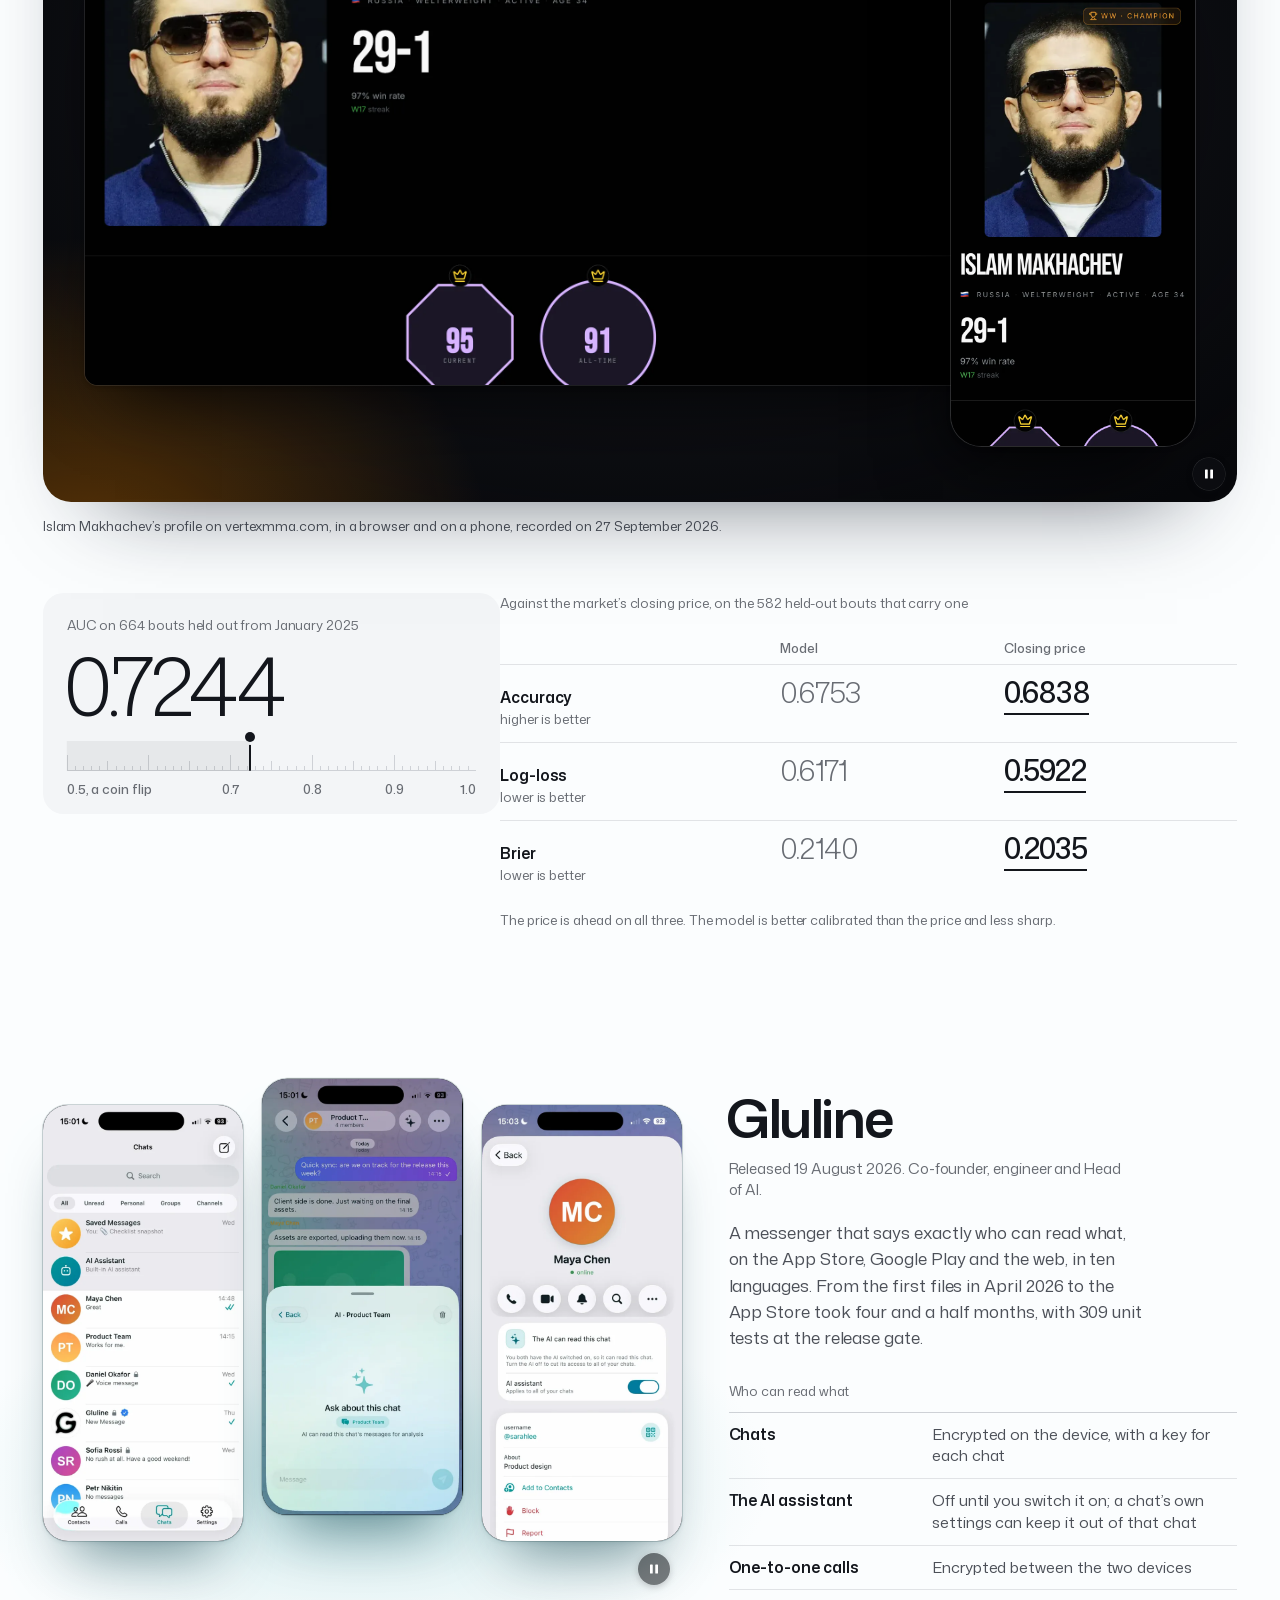
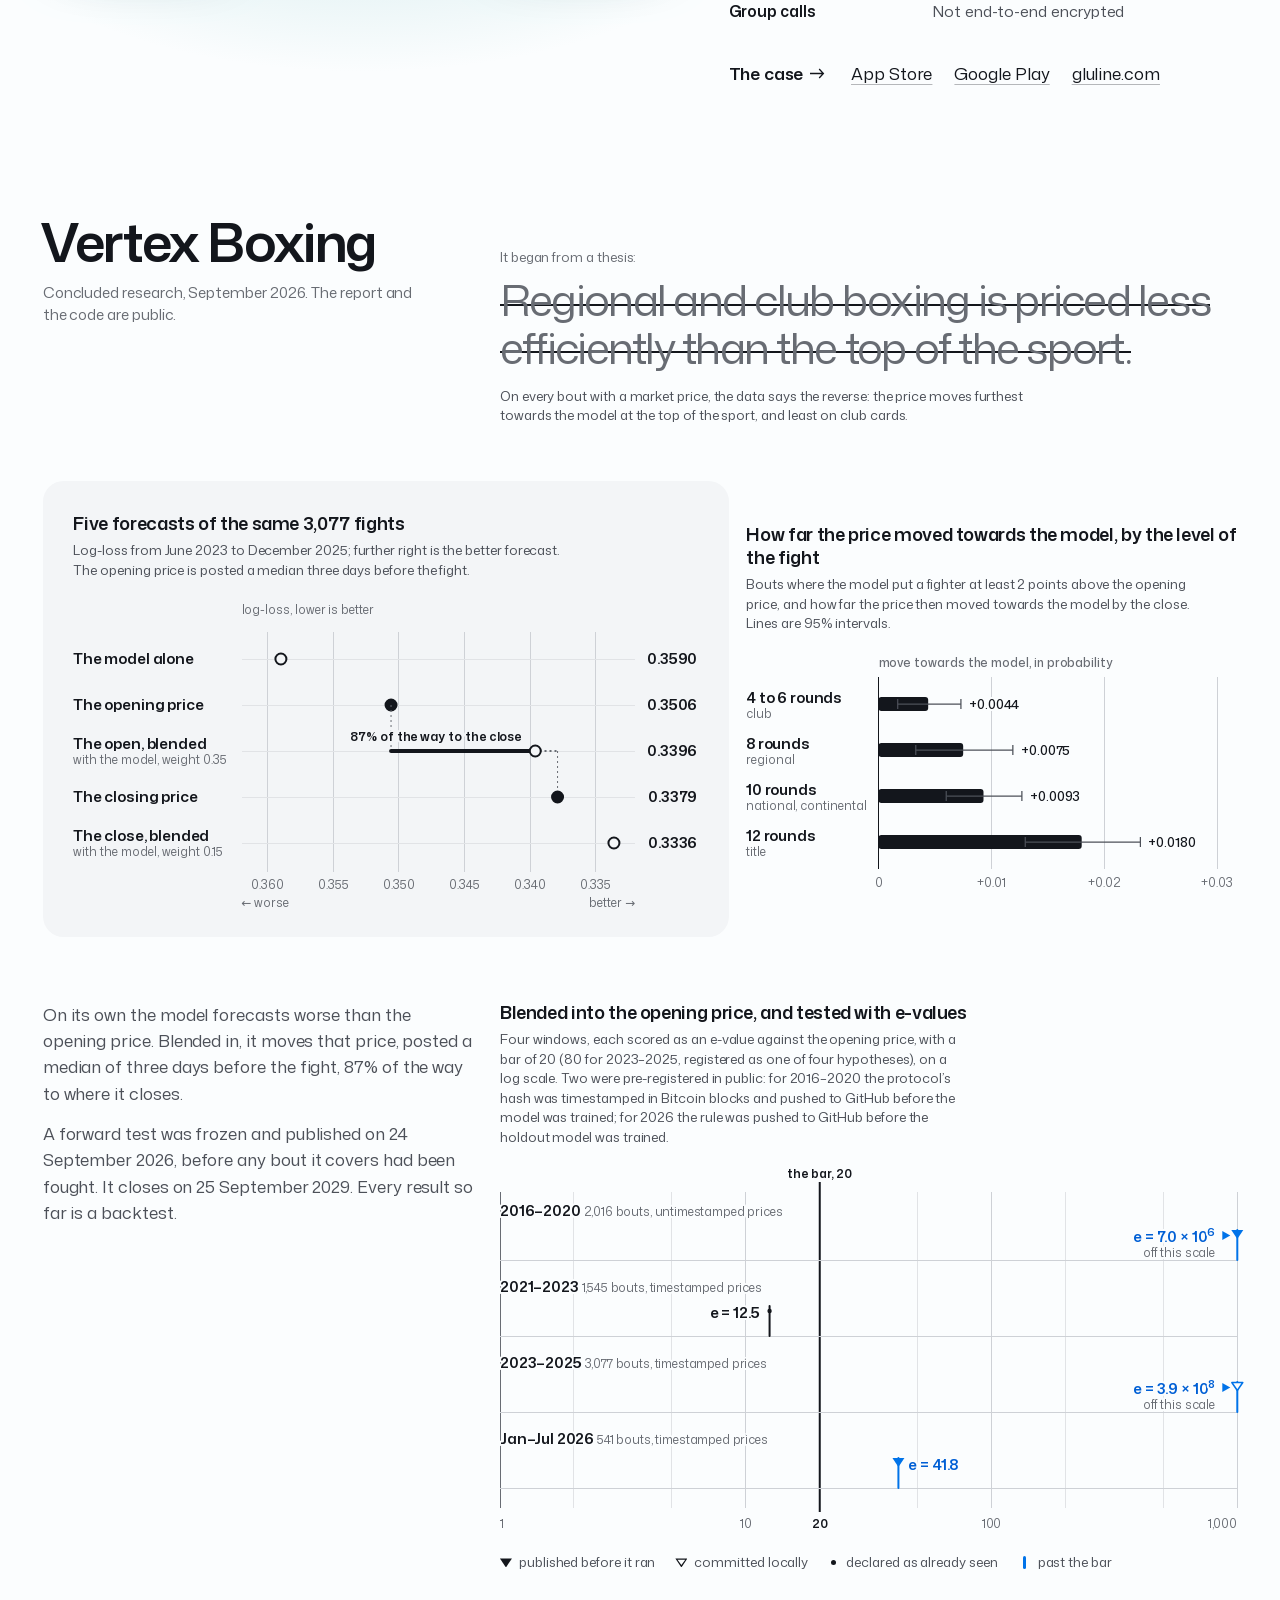
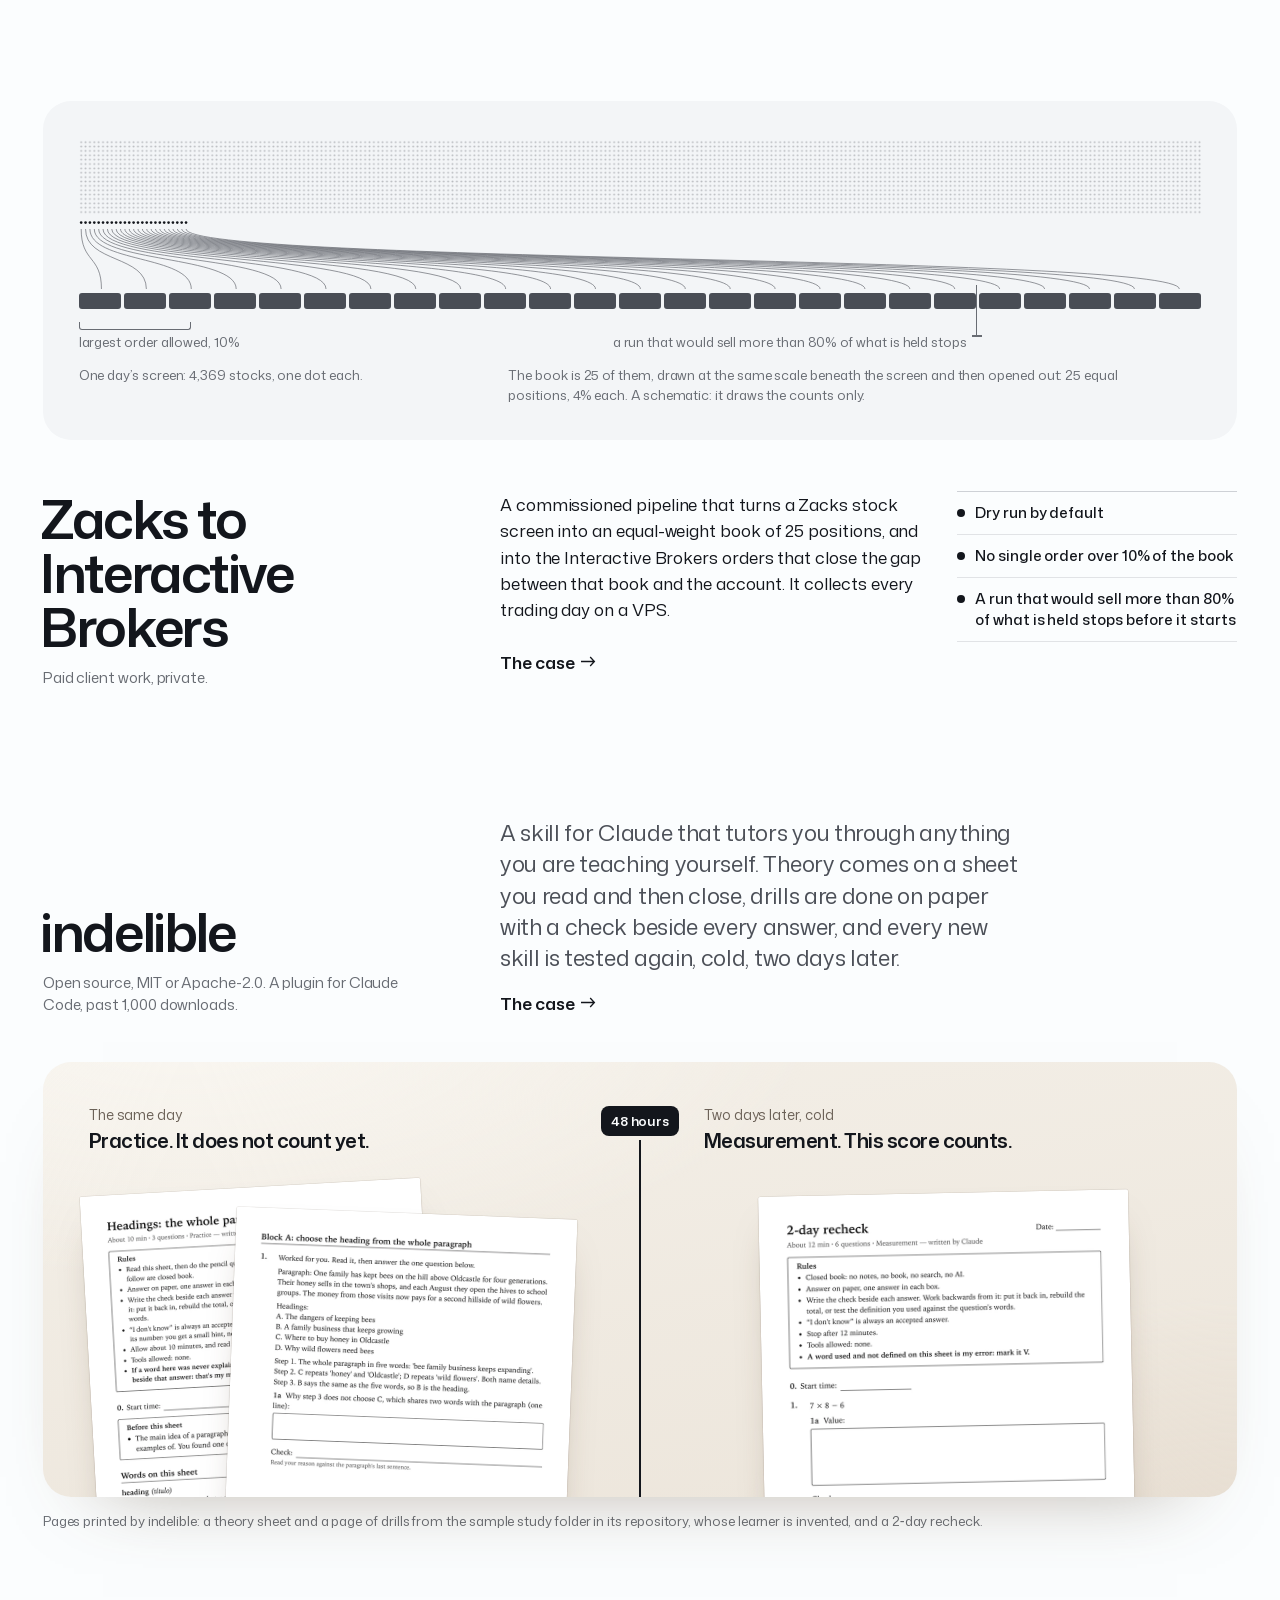
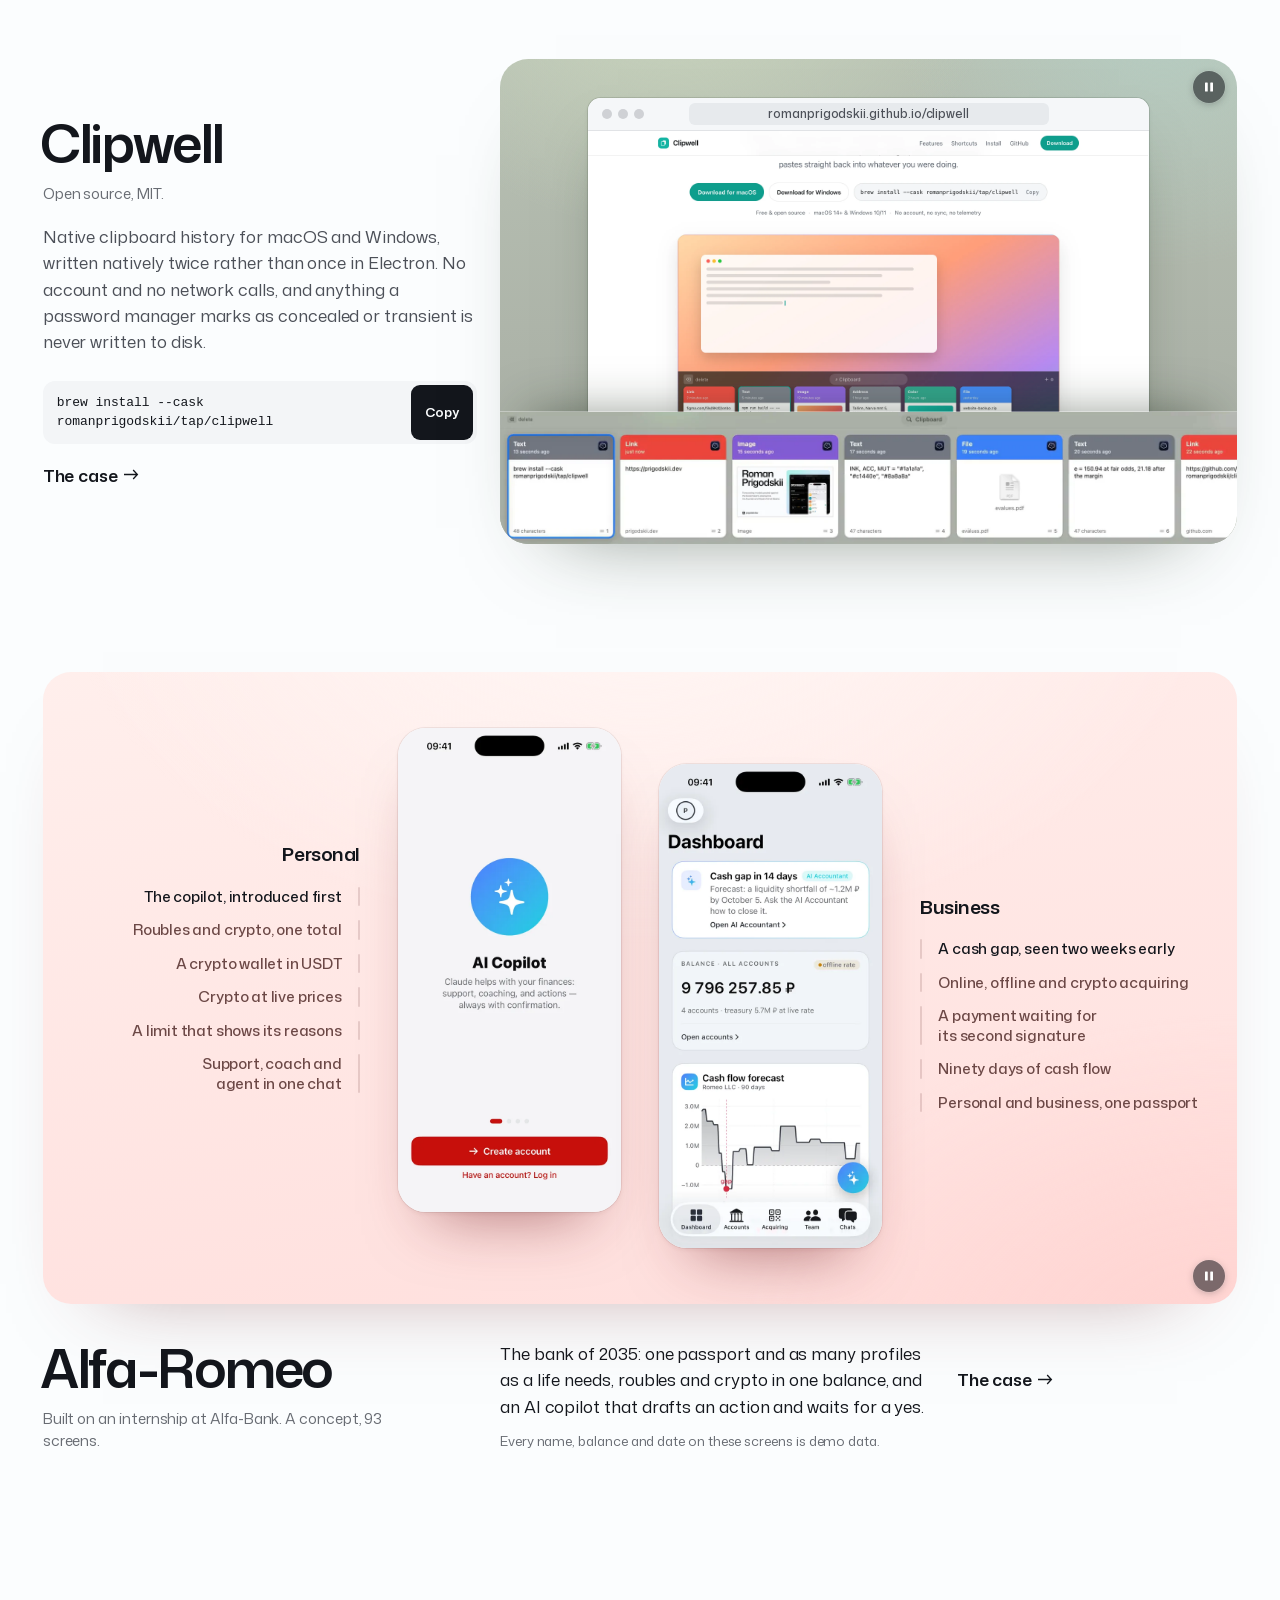
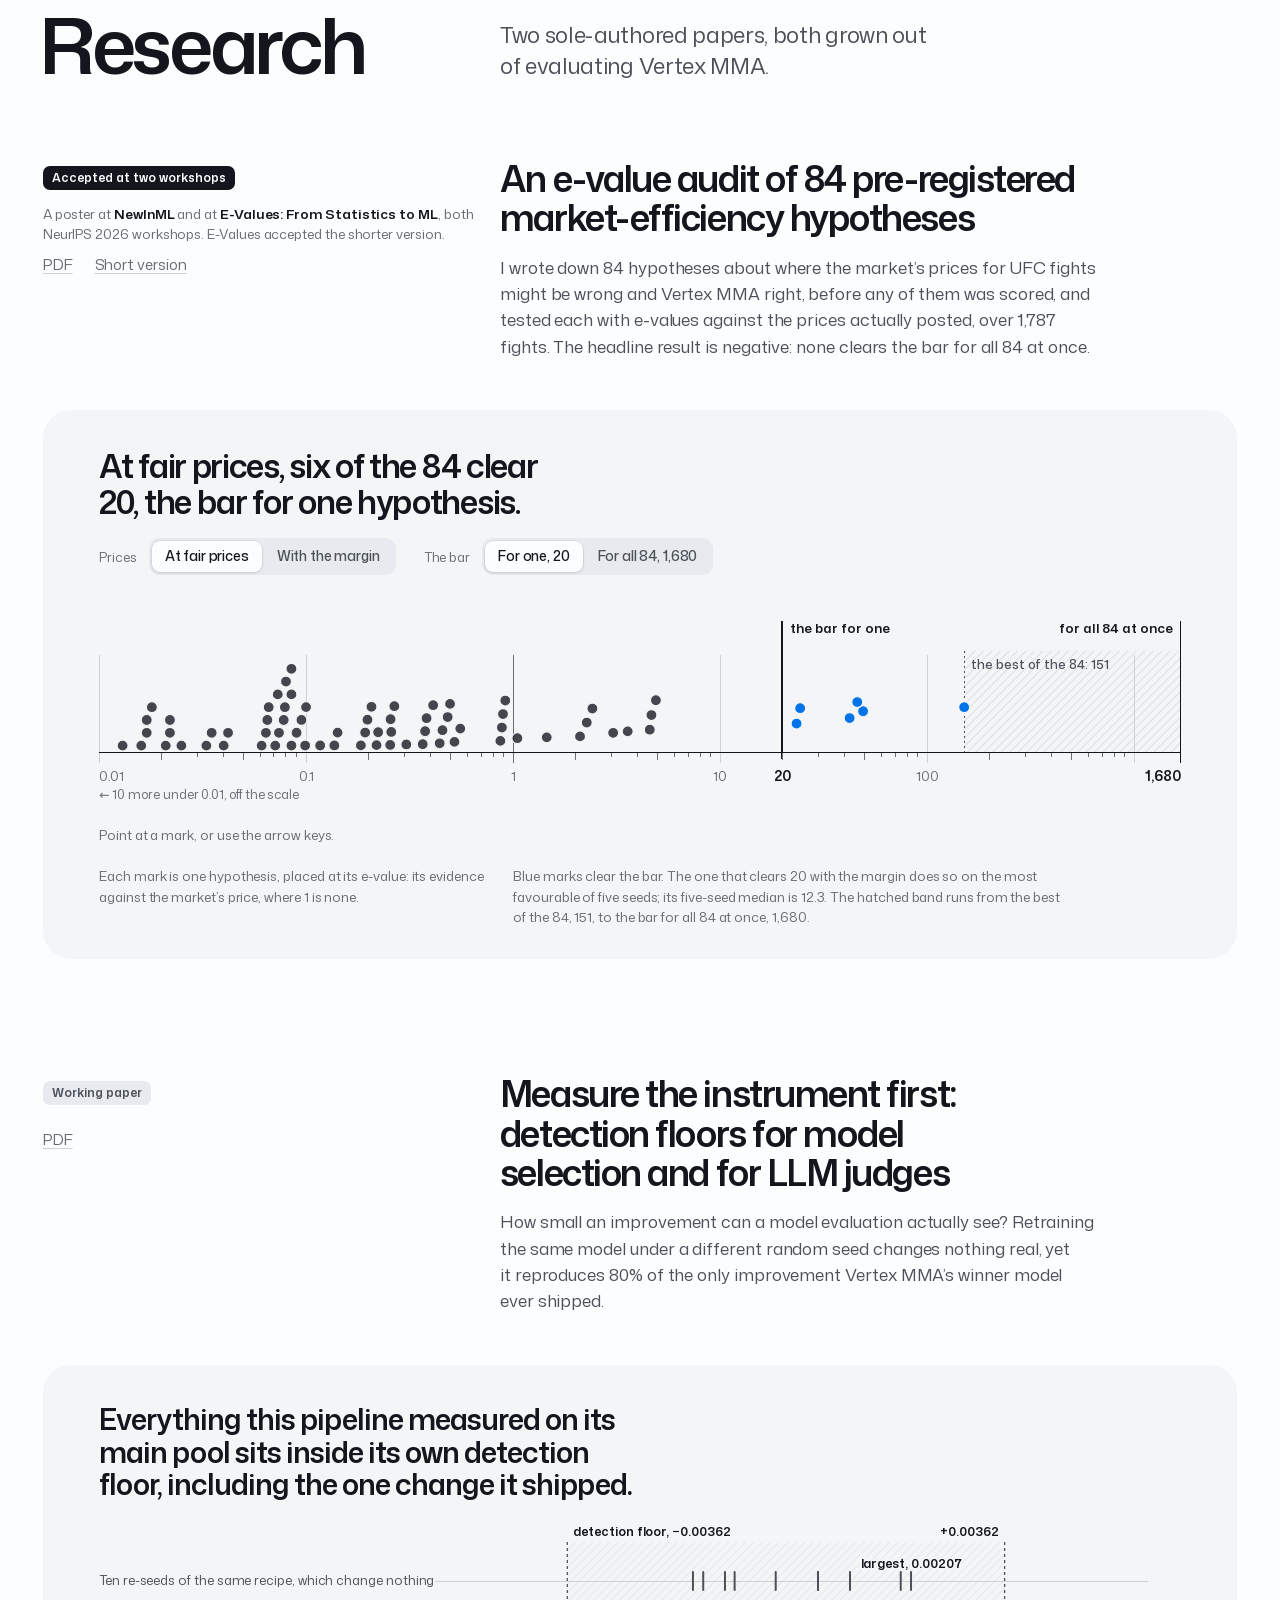
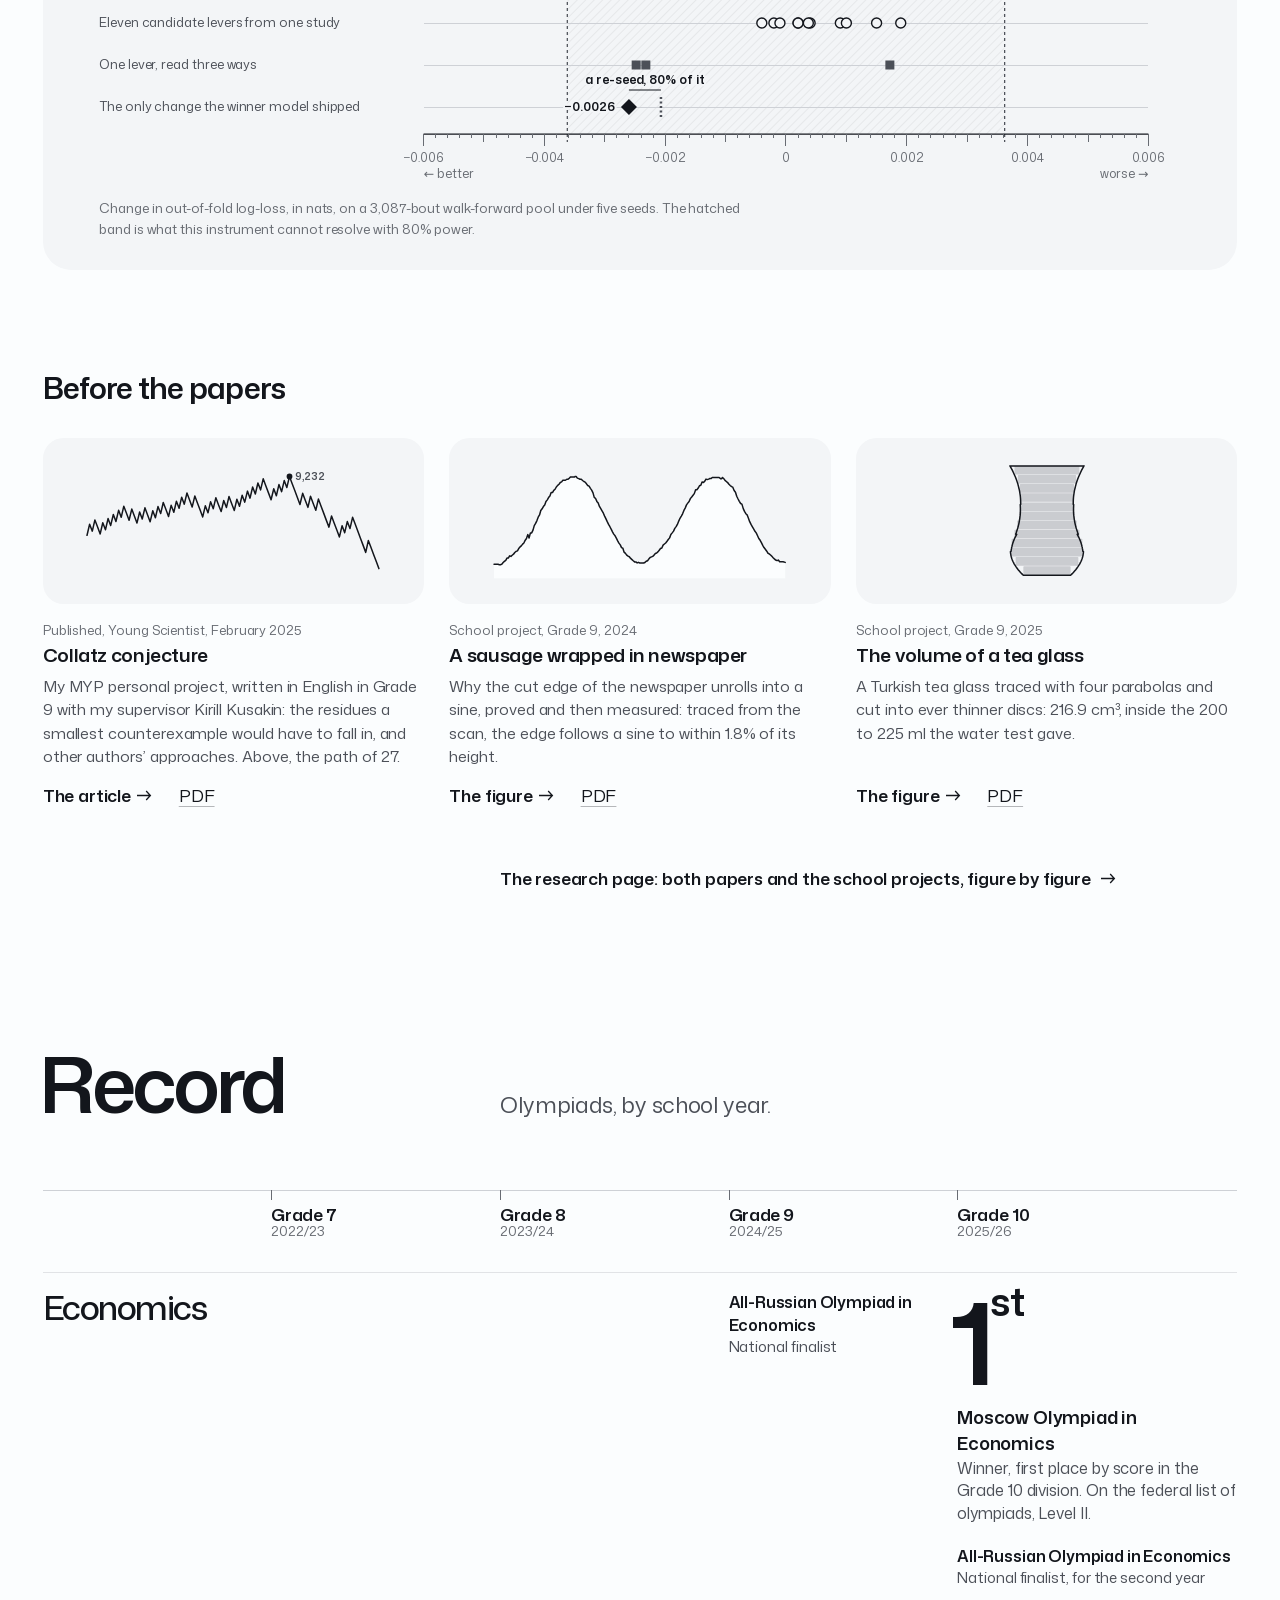
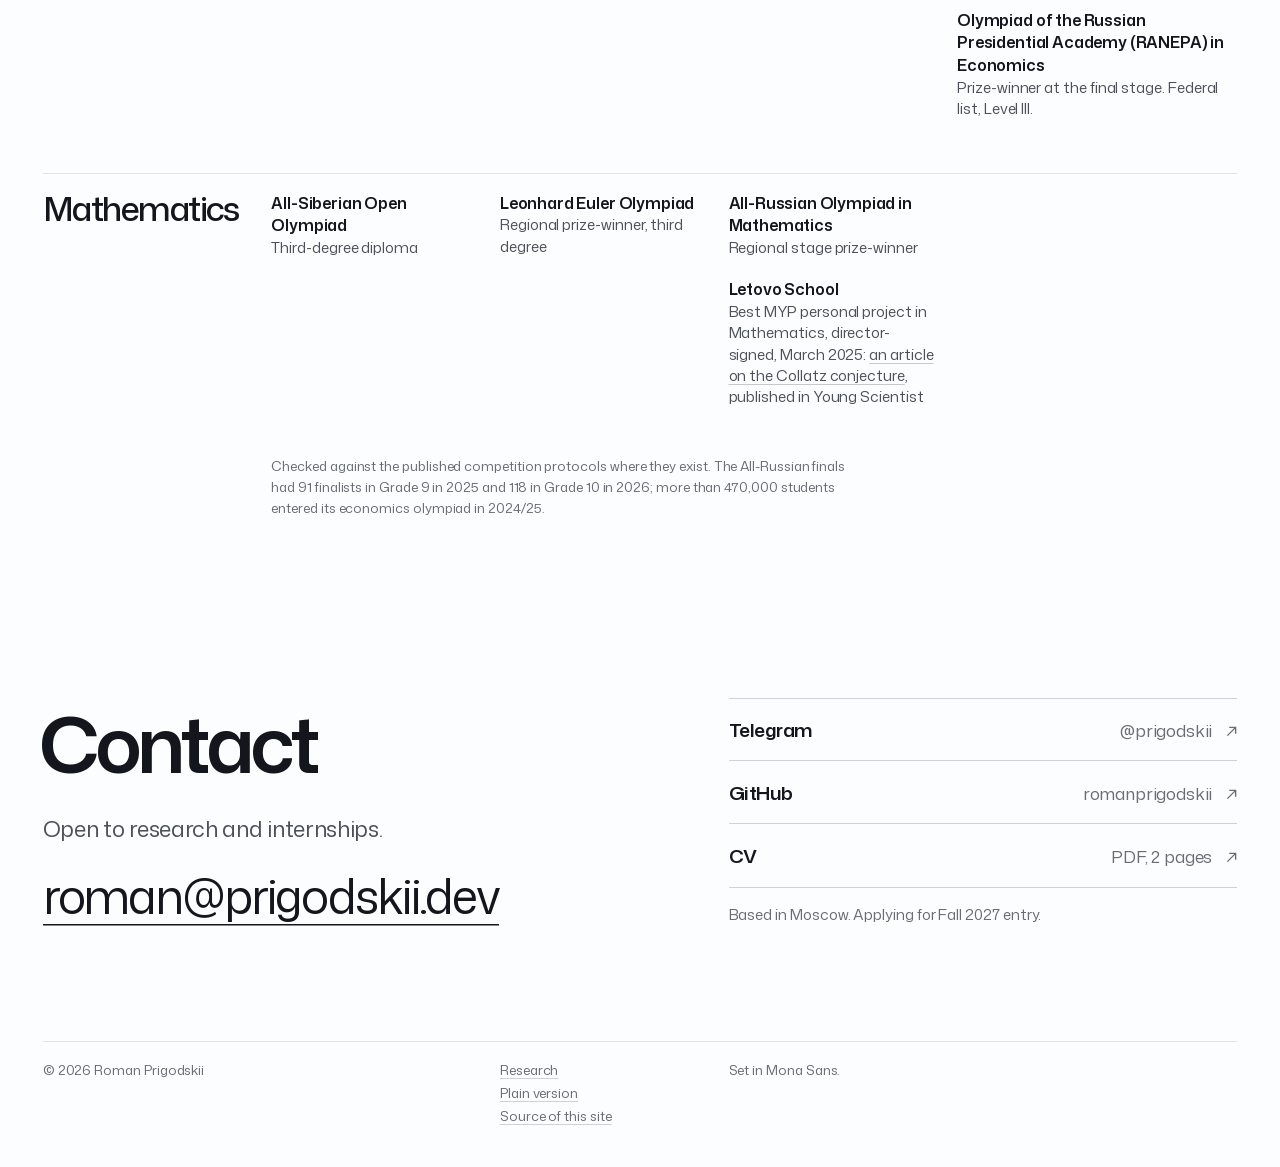
==== commit e4fbfa28: "content+design: indelible past 1,000 downloads, a clearer AUC line, a real CV button Co-Authored-By:" ====
--- a/index.html
+++ b/index.html
@@ -71,12 +71,12 @@
       <div class="hero-lead" data-rv style="--d:380ms">
         <p class="lead">Seventeen, in my final year at Letovo School in Moscow. I build forecasting models for UFC and boxing and use them to test how efficient market prices are. I&rsquo;m also a co-founder and Head of AI at Gluline, a messenger.</p>
         <p class="hero-meta">Moscow. Applying for Fall 2027 entry.</p>
-        <p class="hero-cv"><a class="go" href="cv.pdf">CV</a><span>PDF, 2 pages</span></p>
+        <p class="hero-cv"><a class="cv-btn" href="cv.pdf"><span class="cv-btn-t">CV</span><span class="cv-btn-m">PDF, 2 pages</span><svg class="cv-btn-i" viewBox="0 0 18 12" width="16" height="11" aria-hidden="true"><path d="M0 6h16M11 1l5 5-5 5" fill="none" stroke="currentColor" stroke-width="1.6"/></svg></a></p>
       </div>
       <dl class="spec" aria-label="In short">
         <div data-rv style="--d:460ms"><dt>1st place</dt><dd>Moscow Olympiad in Economics, Grade 10 division, 2025/26</dd></div>
         <div data-rv style="--d:510ms"><dt>Finalist, twice</dt><dd>All-Russian Olympiad in Economics, national final in Grades 9 and 10</dd></div>
-        <div data-rv style="--d:560ms"><dt>0.7244 AUC</dt><dd>On 664 UFC bouts held out from January 2025</dd></div>
+        <div data-rv style="--d:560ms"><dt>0.7244 AUC</dt><dd>How well my UFC model separates winners from losers, on fights it had never seen</dd></div>
         <div data-rv style="--d:610ms"><dt>Sole author</dt><dd>A paper accepted at two NeurIPS 2026 workshops, and a working paper</dd></div>
         <div data-rv style="--d:660ms"><dt>Head of AI</dt><dd>Gluline, a messenger I co-founded, on the App Store and Google Play</dd></div>
       </dl>
@@ -262,7 +262,7 @@
       <div class="cols hs-head">
         <div class="proj-text">
           <h3 id="in-h" class="h3" data-rv><a href="work/indelible/"><span data-vt="indelible">indelible</span></a></h3>
-          <p class="status" data-rv style="--d:60ms">Open source, MIT or Apache-2.0. A plugin for Claude Code.</p>
+          <p class="status" data-rv style="--d:60ms">Open source, MIT or Apache-2.0. A plugin for Claude Code, past 1,000 downloads.</p>
         </div>
         <div class="hs-head-b" data-rv style="--d:100ms">
           <p class="hs-say">A skill for Claude that tutors you through anything you are teaching yourself. Theory comes on a sheet you read and then close, drills are done on paper with a check beside every answer, and every new skill is tested again, cold, two days later.</p>
--- a/assets/css/site.css
+++ b/assets/css/site.css
@@ -1008,9 +1008,26 @@
 .hero-a { margin-top: clamp(32px, 3.8vw, 64px); }
 .hero-lead .lead { max-width: 29ch; }
 .hero-meta { margin-top: 18px; color: var(--ink-3); }
-/* the CV, under where I am: the site's arrow link, its size in grey beside it */
-.hero-cv { margin-top: 14px; display: flex; align-items: baseline; gap: 12px; font-size: var(--fs-small); }
-.hero-cv span { color: var(--ink-3); }
+/* the CV, under where I am: a solid button, its size in muted type inside it */
+.hero-cv { margin-top: 18px; }
+.cv-btn {
+  display: inline-flex; align-items: center; gap: 11px;
+  padding: 10px 15px 10px 17px; border-radius: 10px;
+  background: var(--ink); color: var(--paper);
+  text-decoration: none; line-height: 1;
+  font-size: var(--fs-small); font-weight: 600; letter-spacing: -0.01em;
+  box-shadow: 0 1px 2px rgba(21, 20, 18, 0.14), 0 10px 24px -14px rgba(21, 20, 18, 0.55);
+  transition: transform 200ms var(--eo), box-shadow 200ms var(--eo), background-color 200ms ease;
+}
+.cv-btn:hover { background: #000; transform: translateY(-1px); box-shadow: 0 2px 4px rgba(21, 20, 18, 0.18), 0 16px 30px -16px rgba(21, 20, 18, 0.6); }
+.cv-btn:active { transform: translateY(0); box-shadow: 0 1px 2px rgba(21, 20, 18, 0.14); }
+.cv-btn-m { font-weight: 400; color: rgba(243, 242, 238, 0.6); padding-left: 11px; border-left: 1px solid rgba(243, 242, 238, 0.22); }
+.cv-btn-i { color: var(--paper); transition: transform 200ms var(--eo); }
+.cv-btn:hover .cv-btn-i { transform: translateX(3px); }
+@media (prefers-reduced-motion: reduce) {
+  .cv-btn, .cv-btn-i { transition: none; }
+  .cv-btn:hover, .cv-btn:hover .cv-btn-i { transform: none; }
+}
 .spec { border-top: 1px solid var(--line); }
 .spec > div { padding: 13px 0 14px; border-bottom: 1px solid var(--line); grid-template-columns: 31.005% 1fr; }
 .spec dt { font-family: var(--f-sans); font-weight: 600; font-size: 1.125rem; line-height: 1.3; letter-spacing: -0.02em; }
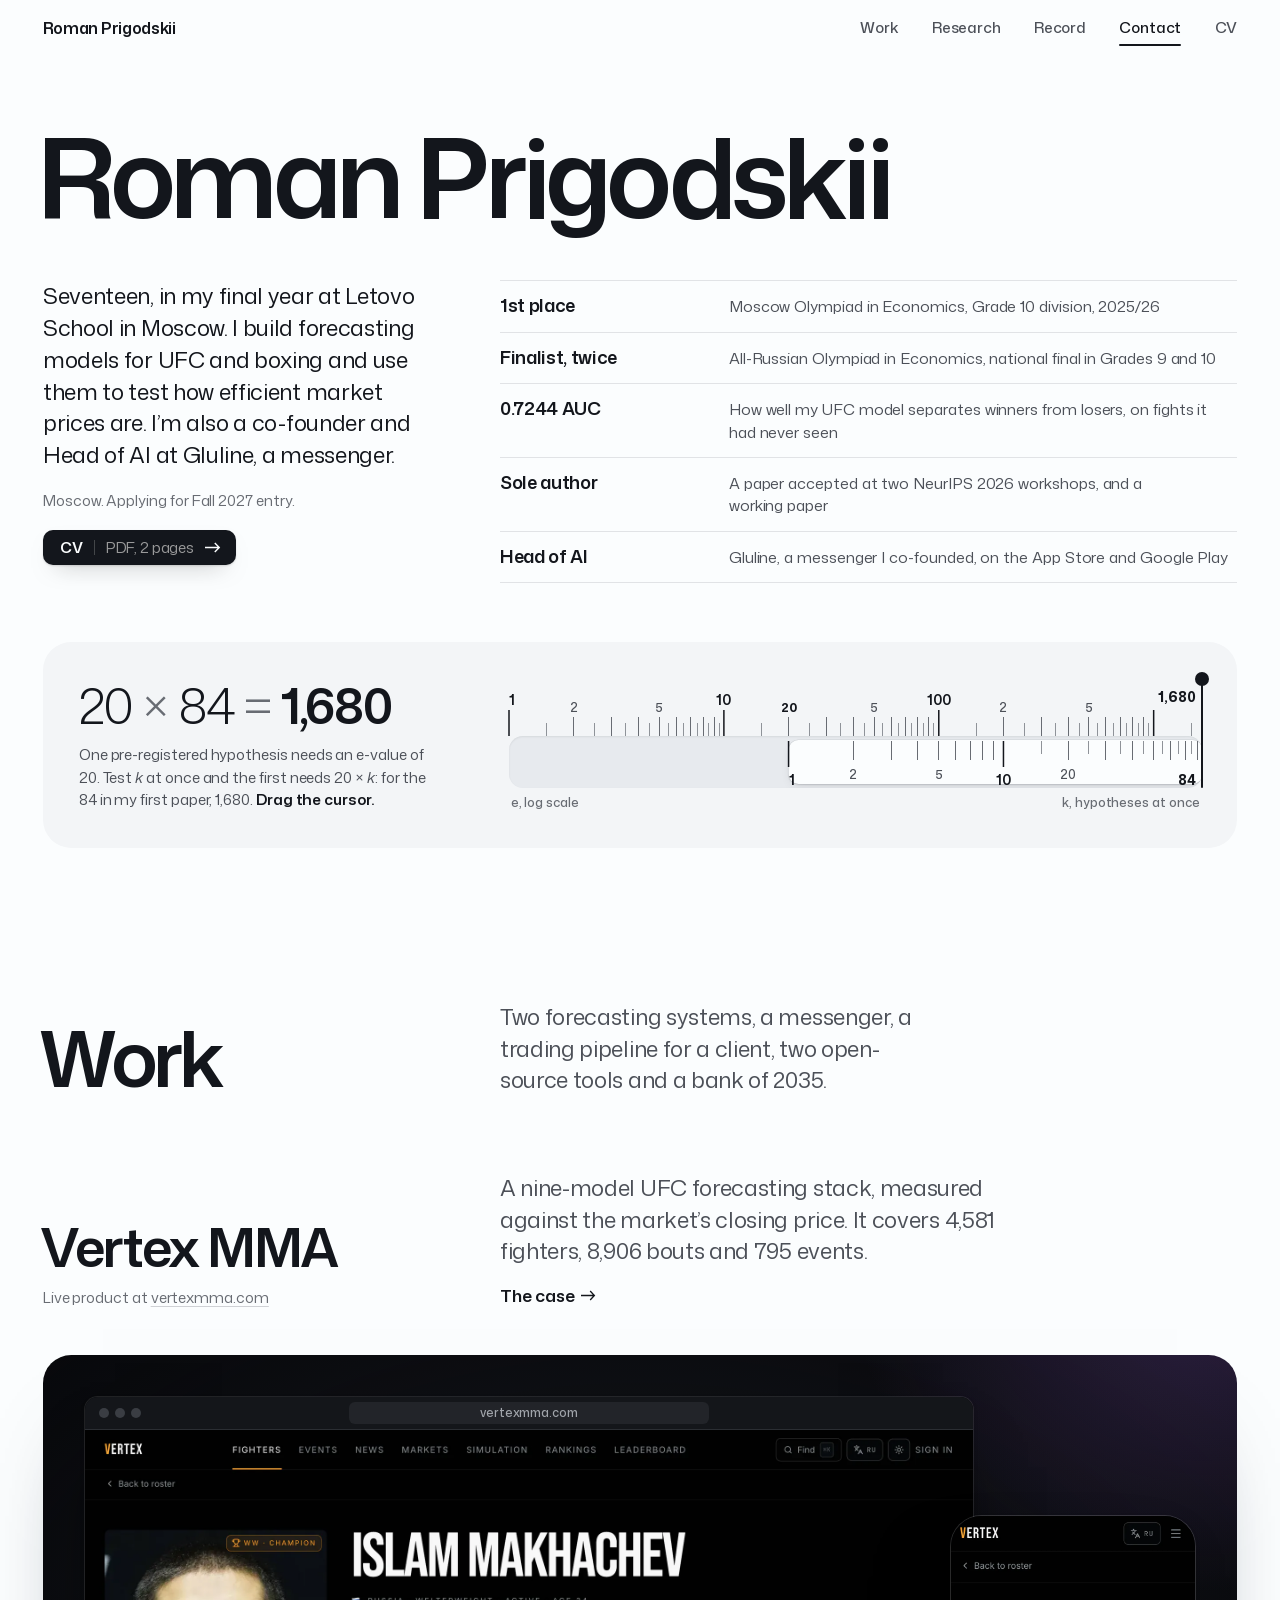
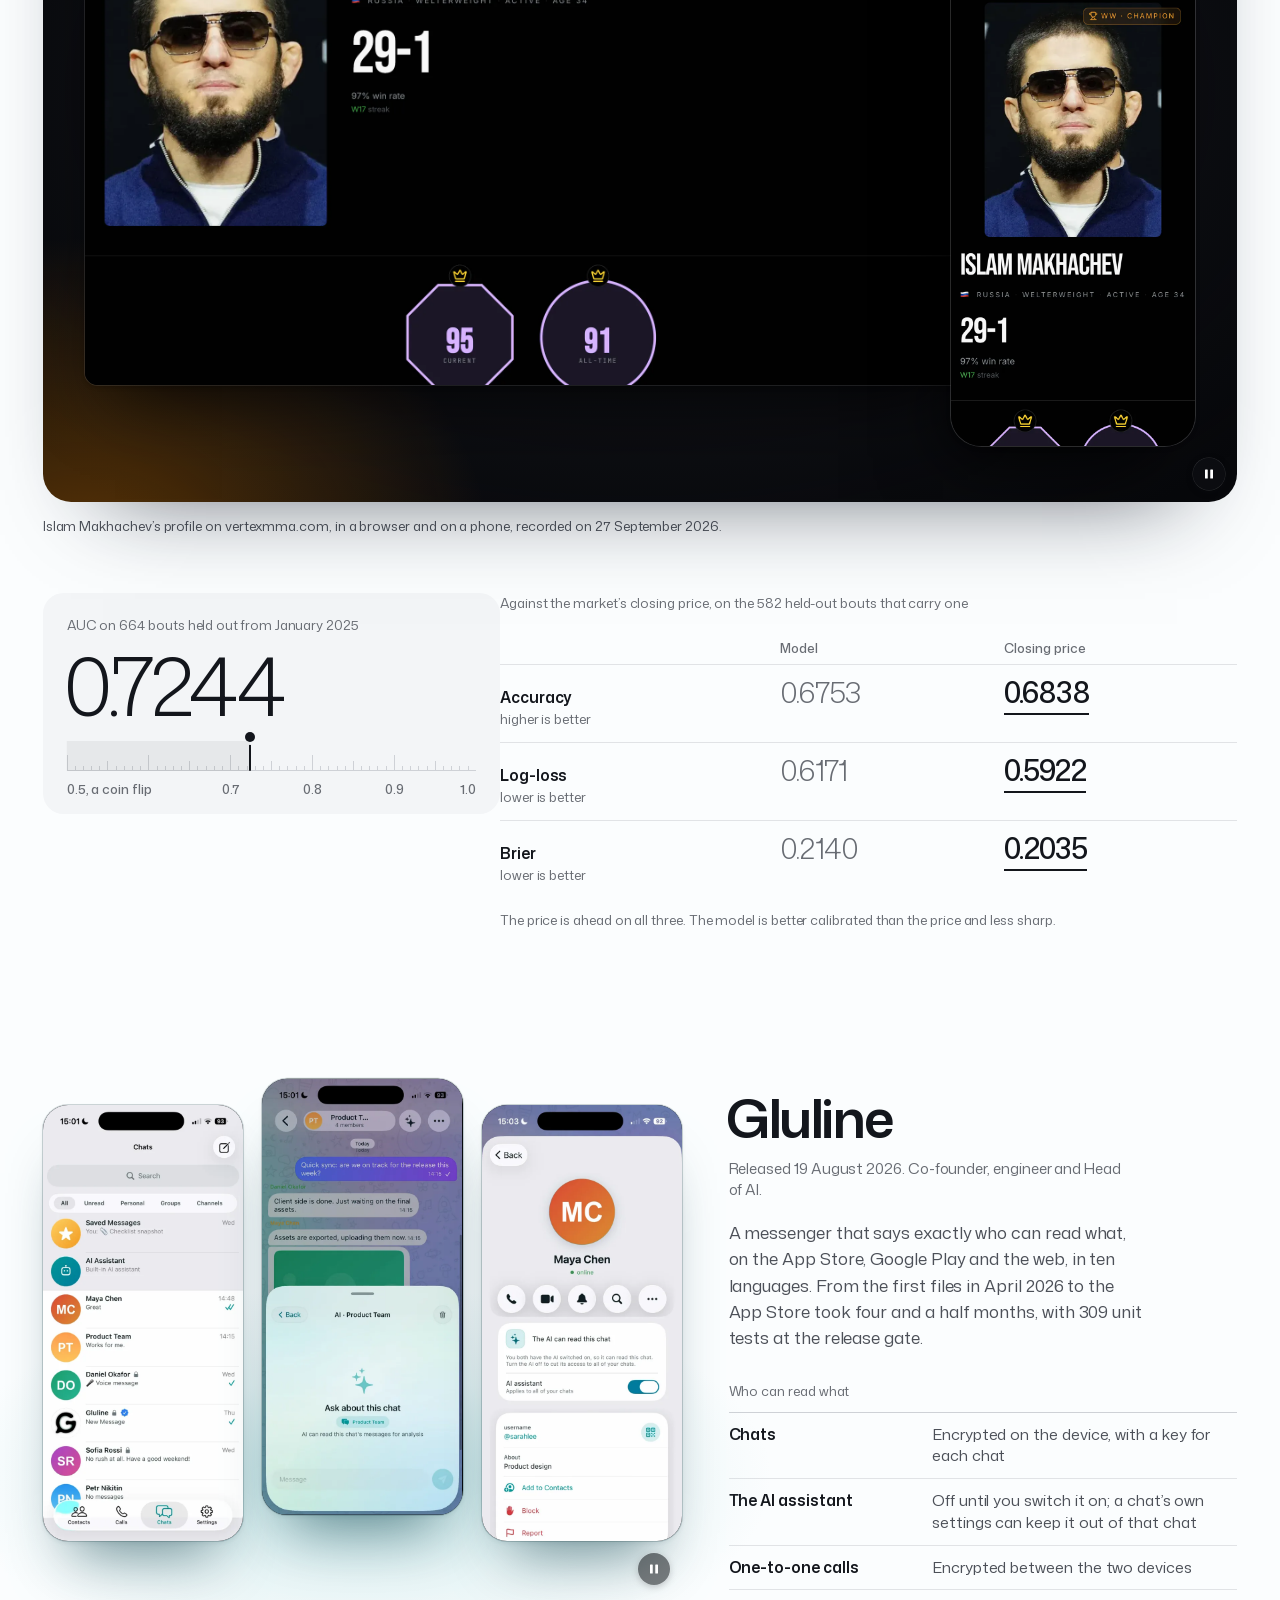
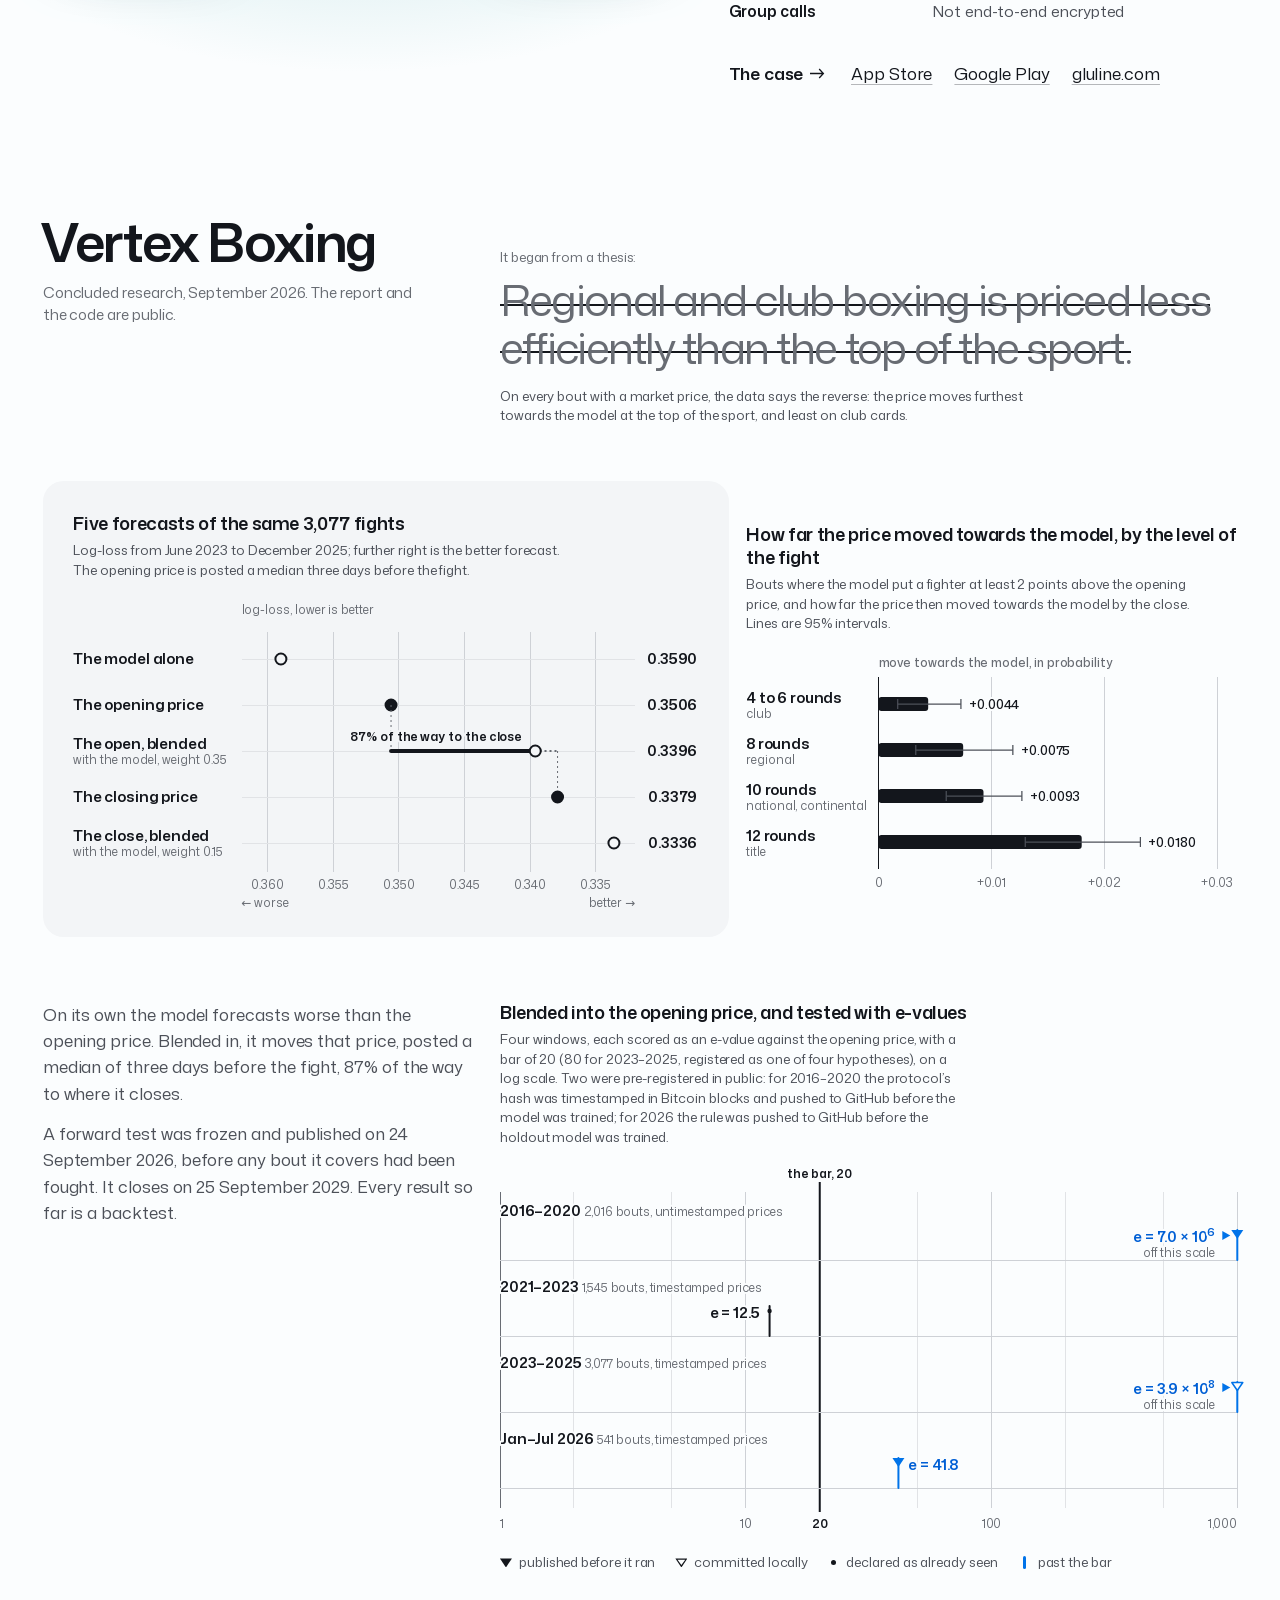
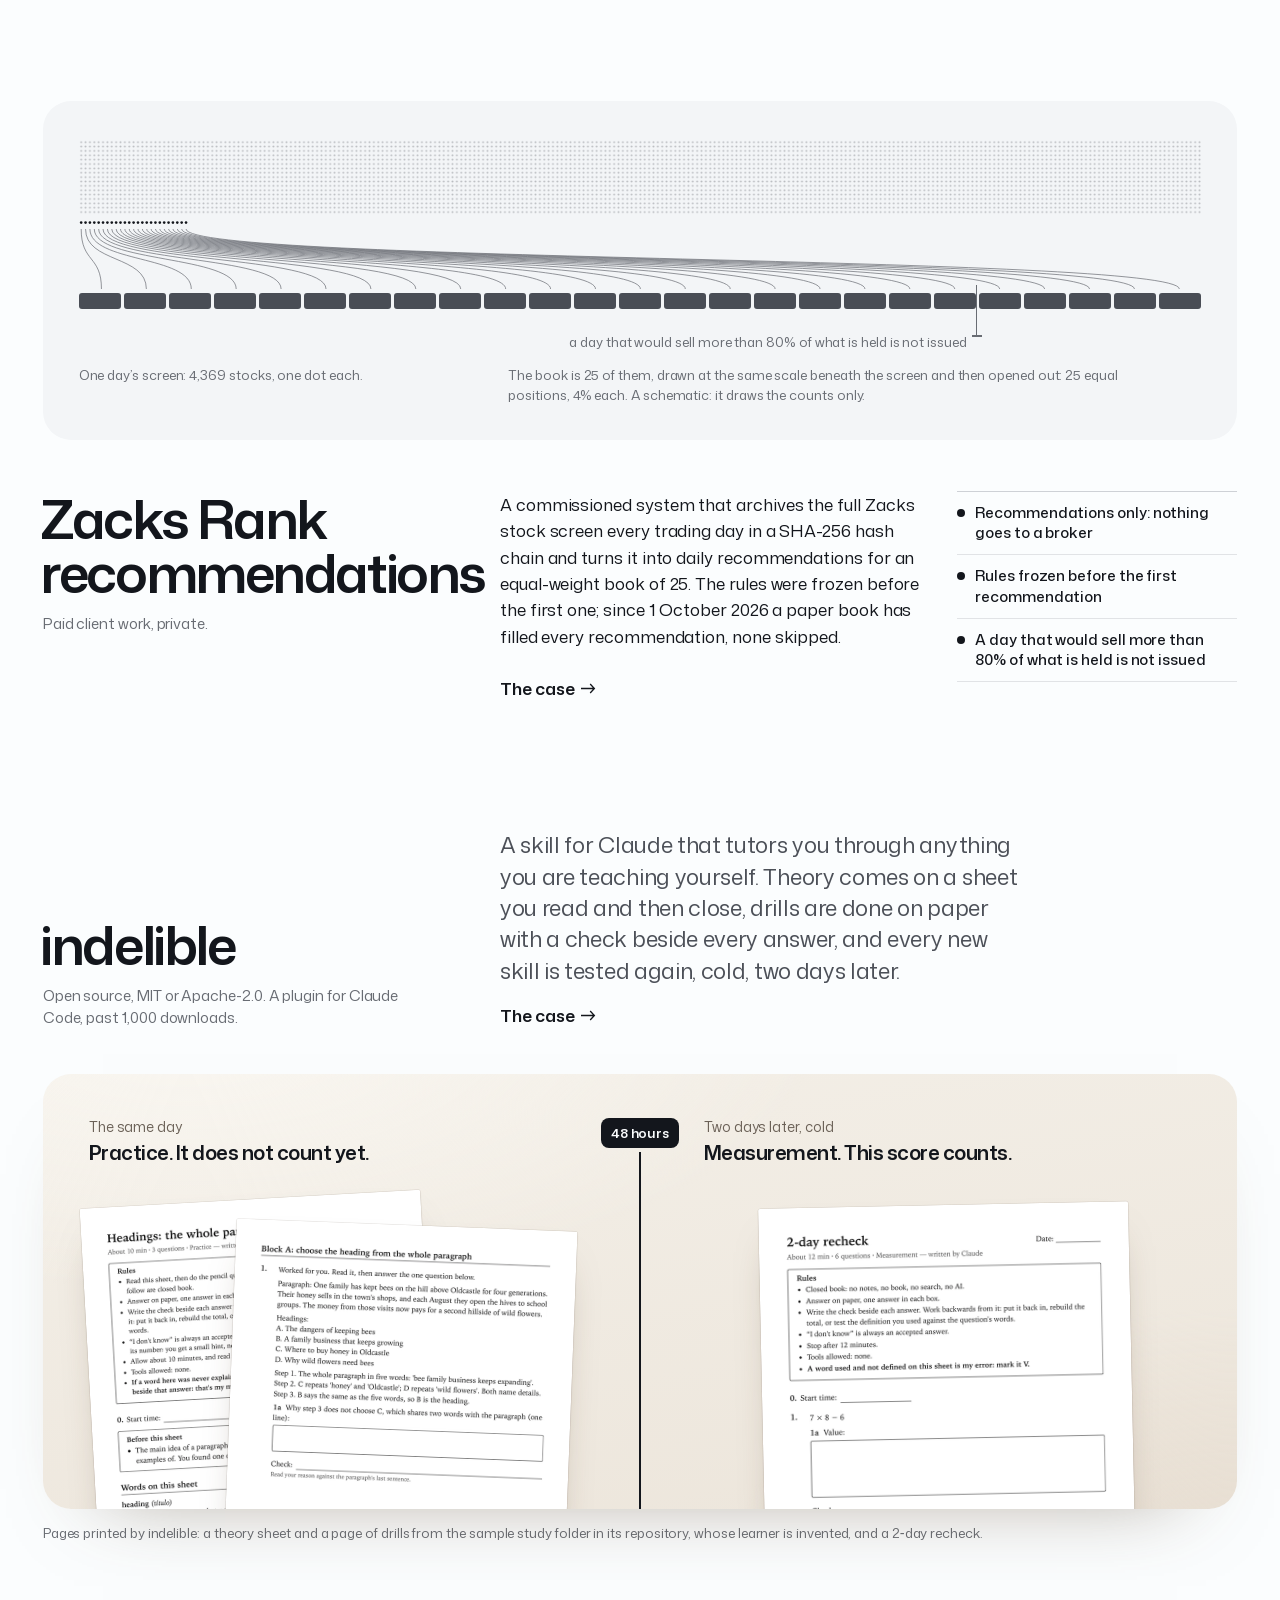
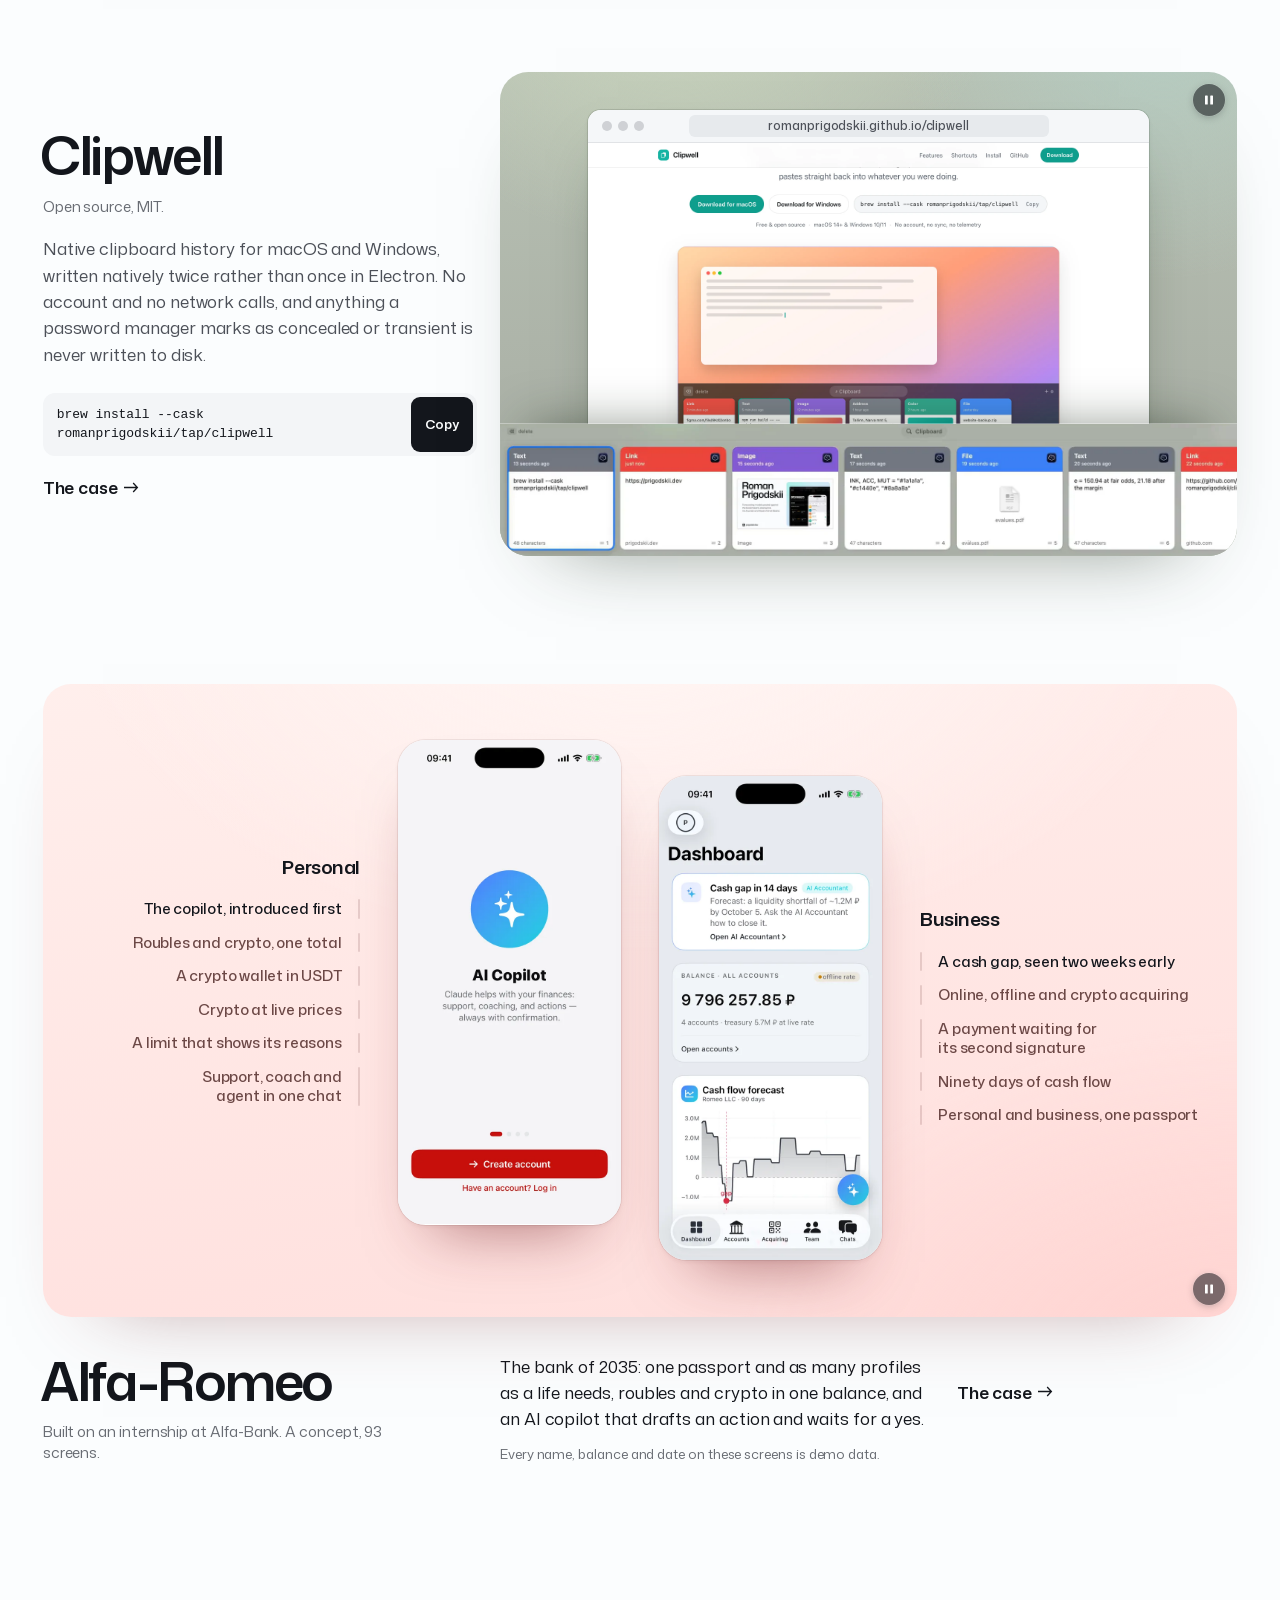
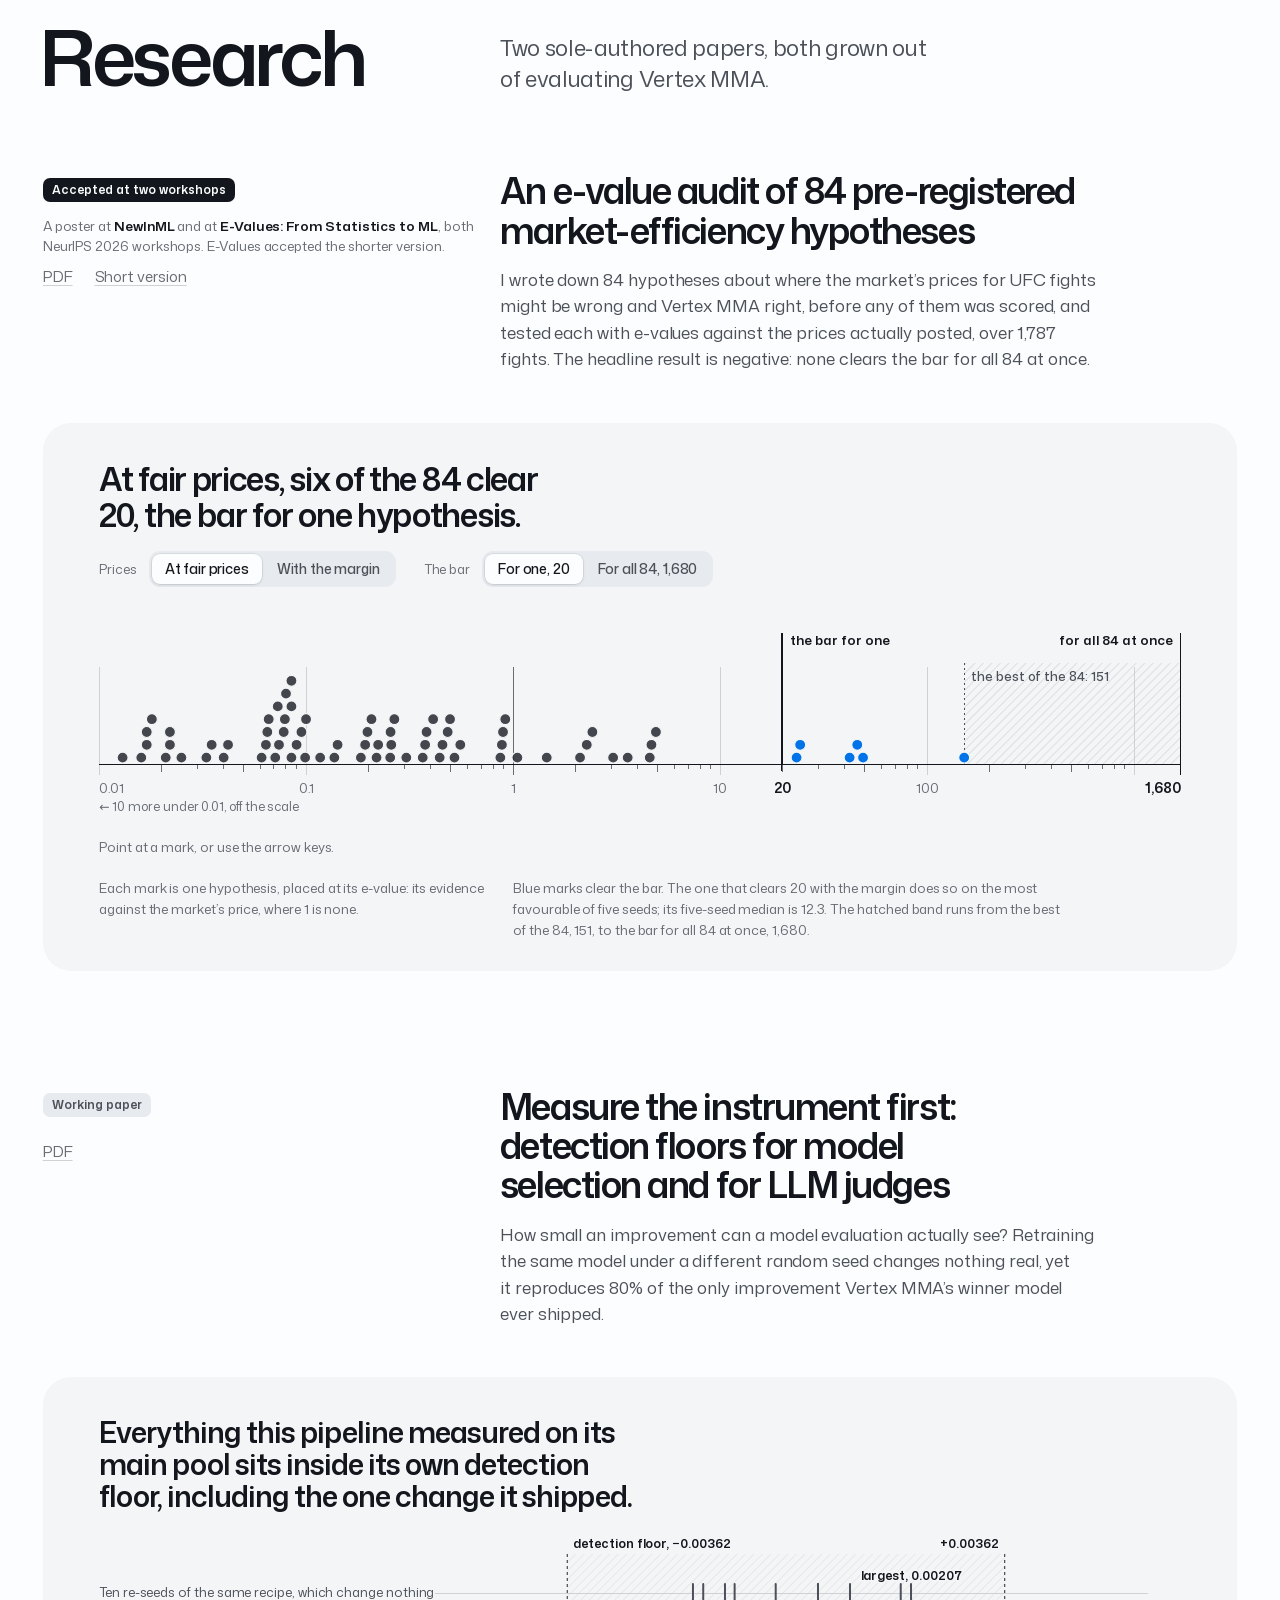
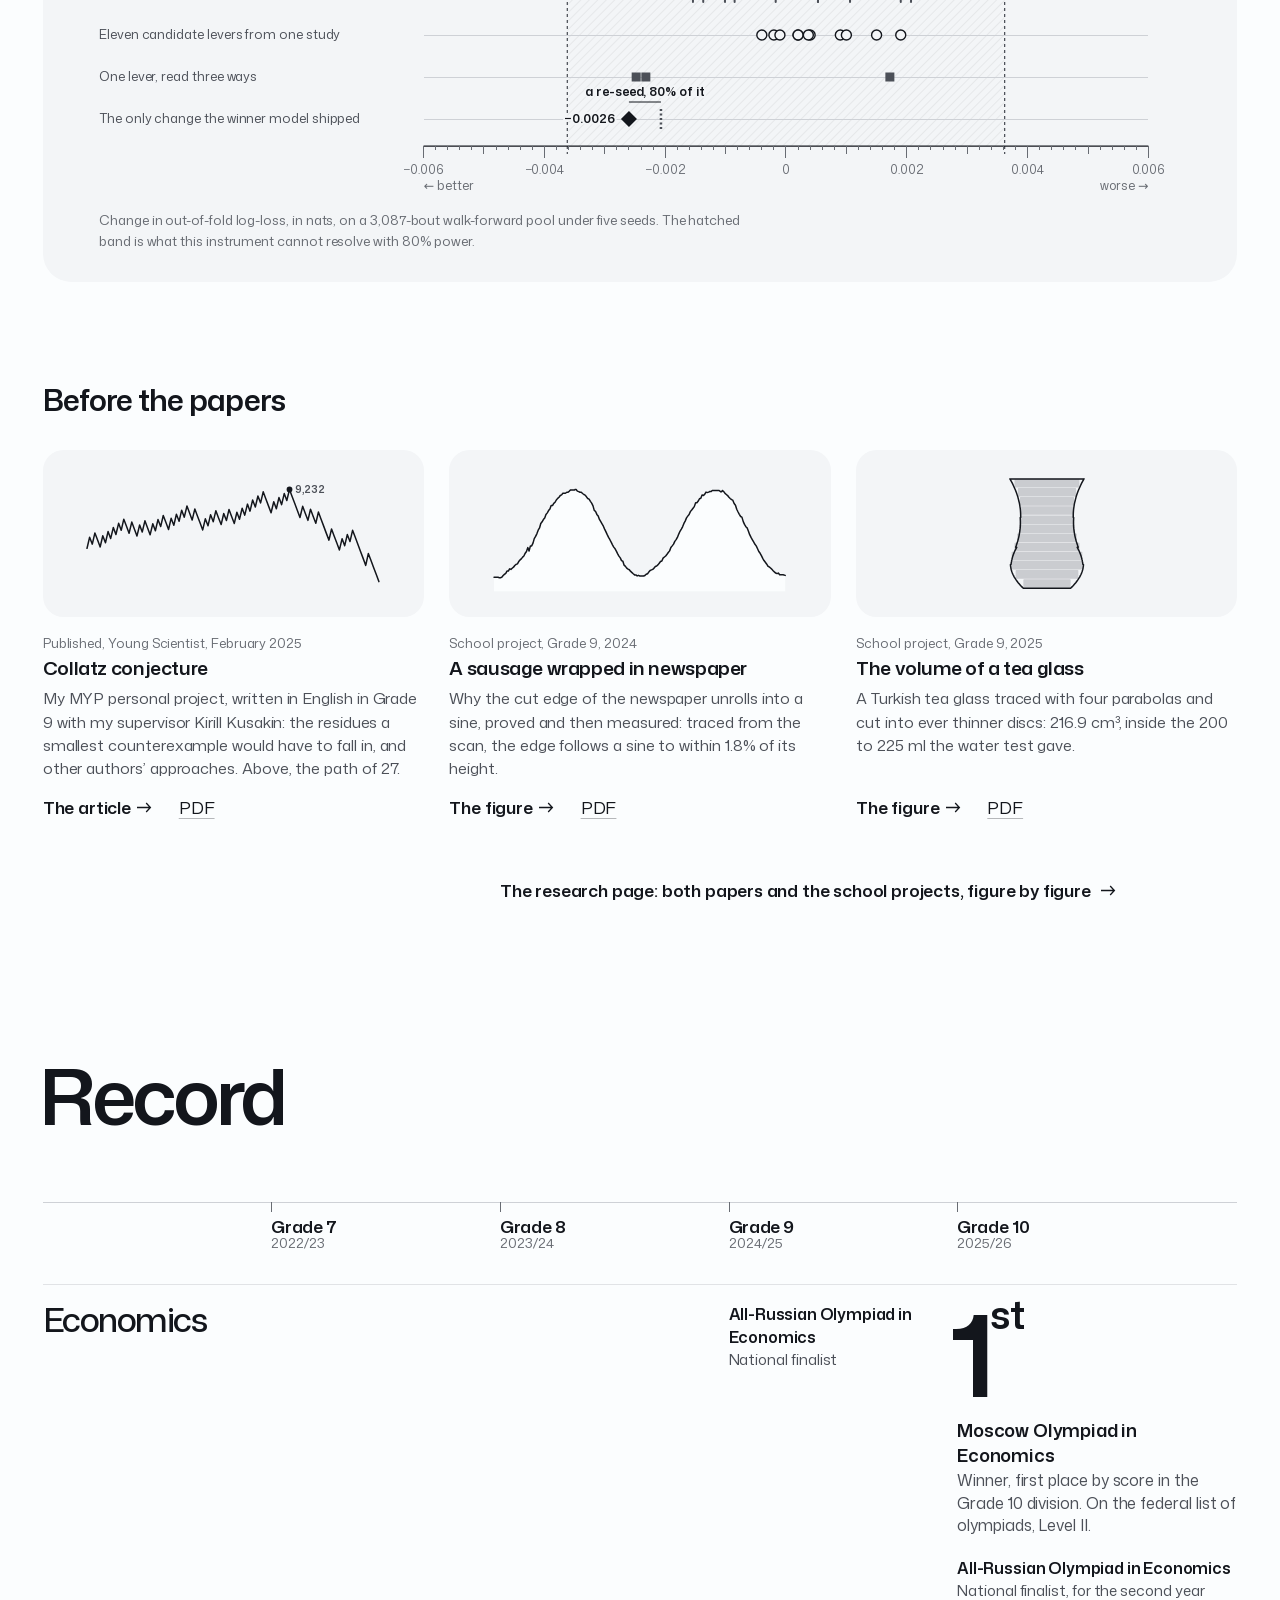
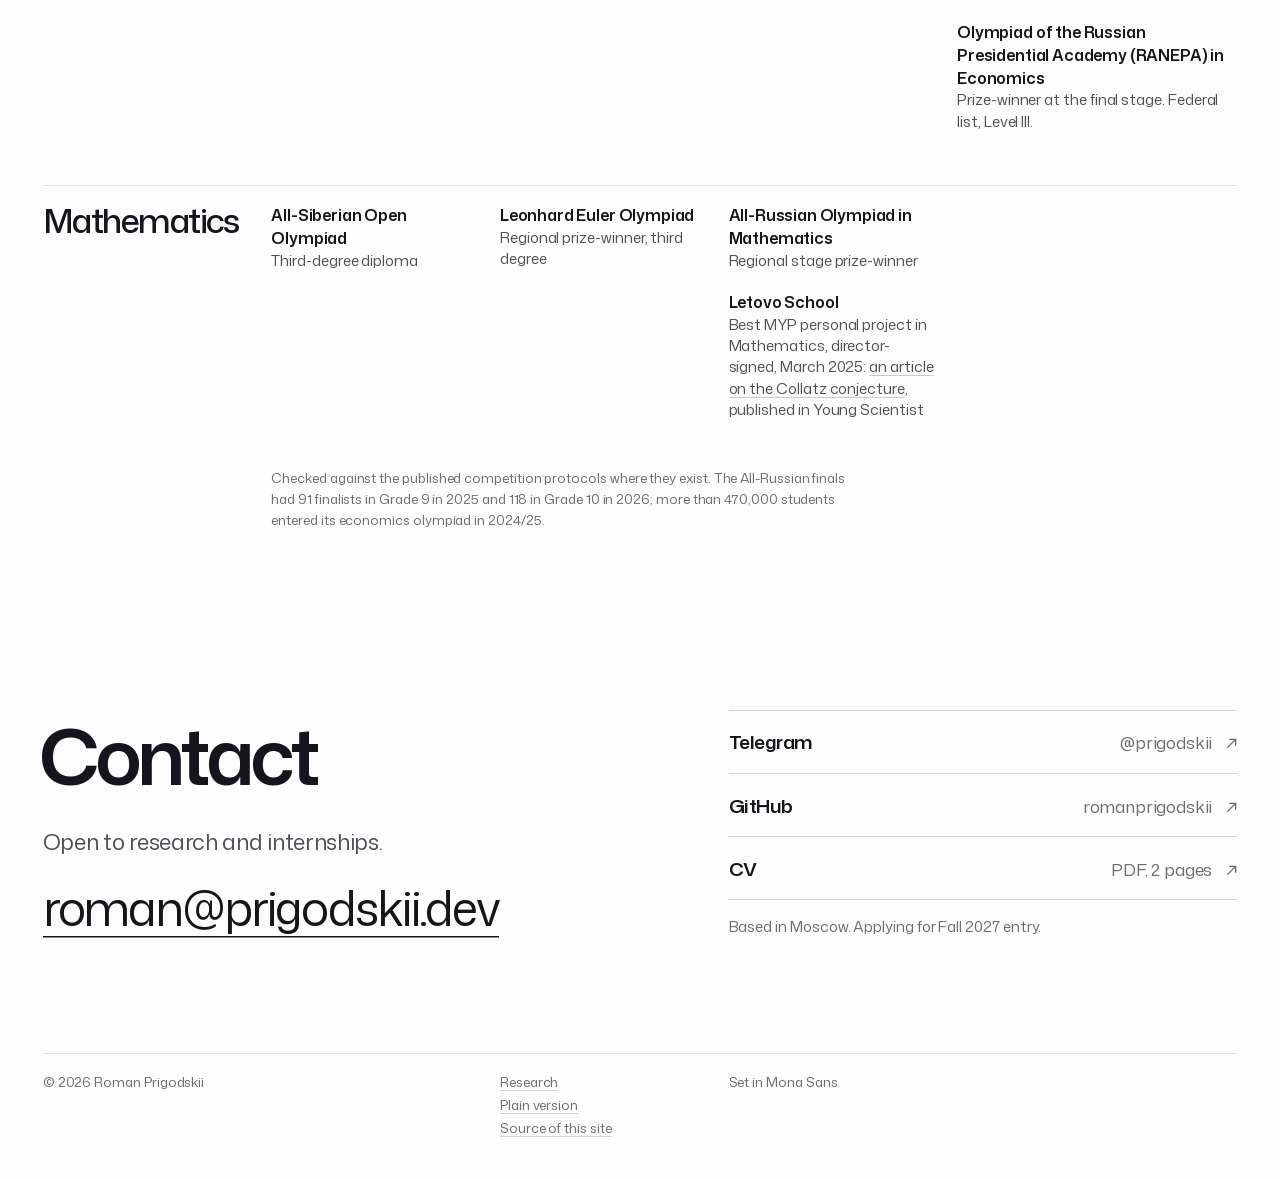
==== commit 4c0f5e9d: "content(zacks): the advisory forward test, rules frozen, a redrawn daily run The page described an I" ====
--- a/index.html
+++ b/index.html
@@ -228,31 +228,30 @@
       </div>
     </article>
 
-    <!-- Zacks to Interactive Brokers -->
+    <!-- Zacks Rank recommendations -->
     <article class="proj p-zk" aria-labelledby="zk-h">
       <figure class="zk" data-zk>
         <div class="fl-wide"><div class="plate zk-f"><!--@zkWide--><svg class="zk-field" viewBox="0 0 257 19.4" width="100%" preserveAspectRatio="xMinYMin meet" focusable="false" aria-hidden="true"><defs><pattern id="zk-dot-257" width="1" height="1" patternUnits="userSpaceOnUse"><circle cx="0.5" cy="0.5" r="0.22" class="zk-d"/></pattern></defs><rect x="0" y="0" width="257" height="17" fill="url(#zk-dot-257)"/><g class="zk-picks"><circle class="zk-p" style="--i:0" cx="0.5" cy="18.9" r="0.3"/><circle class="zk-p" style="--i:1" cx="1.5" cy="18.9" r="0.3"/><circle class="zk-p" style="--i:2" cx="2.5" cy="18.9" r="0.3"/><circle class="zk-p" style="--i:3" cx="3.5" cy="18.9" r="0.3"/><circle class="zk-p" style="--i:4" cx="4.5" cy="18.9" r="0.3"/><circle class="zk-p" style="--i:5" cx="5.5" cy="18.9" r="0.3"/><circle class="zk-p" style="--i:6" cx="6.5" cy="18.9" r="0.3"/><circle class="zk-p" style="--i:7" cx="7.5" cy="18.9" r="0.3"/><circle class="zk-p" style="--i:8" cx="8.5" cy="18.9" r="0.3"/><circle class="zk-p" style="--i:9" cx="9.5" cy="18.9" r="0.3"/><circle class="zk-p" style="--i:10" cx="10.5" cy="18.9" r="0.3"/><circle class="zk-p" style="--i:11" cx="11.5" cy="18.9" r="0.3"/><circle class="zk-p" style="--i:12" cx="12.5" cy="18.9" r="0.3"/><circle class="zk-p" style="--i:13" cx="13.5" cy="18.9" r="0.3"/><circle class="zk-p" style="--i:14" cx="14.5" cy="18.9" r="0.3"/><circle class="zk-p" style="--i:15" cx="15.5" cy="18.9" r="0.3"/><circle class="zk-p" style="--i:16" cx="16.5" cy="18.9" r="0.3"/><circle class="zk-p" style="--i:17" cx="17.5" cy="18.9" r="0.3"/><circle class="zk-p" style="--i:18" cx="18.5" cy="18.9" r="0.3"/><circle class="zk-p" style="--i:19" cx="19.5" cy="18.9" r="0.3"/><circle class="zk-p" style="--i:20" cx="20.5" cy="18.9" r="0.3"/><circle class="zk-p" style="--i:21" cx="21.5" cy="18.9" r="0.3"/><circle class="zk-p" style="--i:22" cx="22.5" cy="18.9" r="0.3"/><circle class="zk-p" style="--i:23" cx="23.5" cy="18.9" r="0.3"/><circle class="zk-p" style="--i:24" cx="24.5" cy="18.9" r="0.3"/></g></svg><!--/@zkWide--></div><div class="zk-flow"><!--@fanWide--><svg viewBox="0 0 1000 60" preserveAspectRatio="none" focusable="false" aria-hidden="true"><path style="--i:0" vector-effect="non-scaling-stroke" d="M1.95 0 C 1.95 34, 20 26, 20 60"/><path style="--i:1" vector-effect="non-scaling-stroke" d="M5.84 0 C 5.84 34, 60 26, 60 60"/><path style="--i:2" vector-effect="non-scaling-stroke" d="M9.73 0 C 9.73 34, 100 26, 100 60"/><path style="--i:3" vector-effect="non-scaling-stroke" d="M13.62 0 C 13.62 34, 140 26, 140 60"/><path style="--i:4" vector-effect="non-scaling-stroke" d="M17.51 0 C 17.51 34, 180 26, 180 60"/><path style="--i:5" vector-effect="non-scaling-stroke" d="M21.4 0 C 21.4 34, 220 26, 220 60"/><path style="--i:6" vector-effect="non-scaling-stroke" d="M25.29 0 C 25.29 34, 260 26, 260 60"/><path style="--i:7" vector-effect="non-scaling-stroke" d="M29.18 0 C 29.18 34, 300 26, 300 60"/><path style="--i:8" vector-effect="non-scaling-stroke" d="M33.07 0 C 33.07 34, 340 26, 340 60"/><path style="--i:9" vector-effect="non-scaling-stroke" d="M36.96 0 C 36.96 34, 380 26, 380 60"/><path style="--i:10" vector-effect="non-scaling-stroke" d="M40.86 0 C 40.86 34, 420 26, 420 60"/><path style="--i:11" vector-effect="non-scaling-stroke" d="M44.75 0 C 44.75 34, 460 26, 460 60"/><path style="--i:12" vector-effect="non-scaling-stroke" d="M48.64 0 C 48.64 34, 500 26, 500 60"/><path style="--i:13" vector-effect="non-scaling-stroke" d="M52.53 0 C 52.53 34, 540 26, 540 60"/><path style="--i:14" vector-effect="non-scaling-stroke" d="M56.42 0 C 56.42 34, 580 26, 580 60"/><path style="--i:15" vector-effect="non-scaling-stroke" d="M60.31 0 C 60.31 34, 620 26, 620 60"/><path style="--i:16" vector-effect="non-scaling-stroke" d="M64.2 0 C 64.2 34, 660 26, 660 60"/><path style="--i:17" vector-effect="non-scaling-stroke" d="M68.09 0 C 68.09 34, 700 26, 700 60"/><path style="--i:18" vector-effect="non-scaling-stroke" d="M71.98 0 C 71.98 34, 740 26, 740 60"/><path style="--i:19" vector-effect="non-scaling-stroke" d="M75.88 0 C 75.88 34, 780 26, 780 60"/><path style="--i:20" vector-effect="non-scaling-stroke" d="M79.77 0 C 79.77 34, 820 26, 820 60"/><path style="--i:21" vector-effect="non-scaling-stroke" d="M83.66 0 C 83.66 34, 860 26, 860 60"/><path style="--i:22" vector-effect="non-scaling-stroke" d="M87.55 0 C 87.55 34, 900 26, 900 60"/><path style="--i:23" vector-effect="non-scaling-stroke" d="M91.44 0 C 91.44 34, 940 26, 940 60"/><path style="--i:24" vector-effect="non-scaling-stroke" d="M95.33 0 C 95.33 34, 980 26, 980 60"/></svg><!--/@fanWide--></div></div>
         <div class="fl-narrow"><div class="plate zk-f"><!--@zkNarrow--><svg class="zk-field" viewBox="0 0 91 51.4" width="100%" preserveAspectRatio="xMinYMin meet" focusable="false" aria-hidden="true"><defs><pattern id="zk-dot-91" width="1" height="1" patternUnits="userSpaceOnUse"><circle cx="0.5" cy="0.5" r="0.22" class="zk-d"/></pattern></defs><rect x="0" y="0" width="91" height="48" fill="url(#zk-dot-91)"/><rect x="0" y="48" width="1" height="1" fill="url(#zk-dot-91)"/><g class="zk-picks"><circle class="zk-p" style="--i:0" cx="0.5" cy="50.9" r="0.3"/><circle class="zk-p" style="--i:1" cx="1.5" cy="50.9" r="0.3"/><circle class="zk-p" style="--i:2" cx="2.5" cy="50.9" r="0.3"/><circle class="zk-p" style="--i:3" cx="3.5" cy="50.9" r="0.3"/><circle class="zk-p" style="--i:4" cx="4.5" cy="50.9" r="0.3"/><circle class="zk-p" style="--i:5" cx="5.5" cy="50.9" r="0.3"/><circle class="zk-p" style="--i:6" cx="6.5" cy="50.9" r="0.3"/><circle class="zk-p" style="--i:7" cx="7.5" cy="50.9" r="0.3"/><circle class="zk-p" style="--i:8" cx="8.5" cy="50.9" r="0.3"/><circle class="zk-p" style="--i:9" cx="9.5" cy="50.9" r="0.3"/><circle class="zk-p" style="--i:10" cx="10.5" cy="50.9" r="0.3"/><circle class="zk-p" style="--i:11" cx="11.5" cy="50.9" r="0.3"/><circle class="zk-p" style="--i:12" cx="12.5" cy="50.9" r="0.3"/><circle class="zk-p" style="--i:13" cx="13.5" cy="50.9" r="0.3"/><circle class="zk-p" style="--i:14" cx="14.5" cy="50.9" r="0.3"/><circle class="zk-p" style="--i:15" cx="15.5" cy="50.9" r="0.3"/><circle class="zk-p" style="--i:16" cx="16.5" cy="50.9" r="0.3"/><circle class="zk-p" style="--i:17" cx="17.5" cy="50.9" r="0.3"/><circle class="zk-p" style="--i:18" cx="18.5" cy="50.9" r="0.3"/><circle class="zk-p" style="--i:19" cx="19.5" cy="50.9" r="0.3"/><circle class="zk-p" style="--i:20" cx="20.5" cy="50.9" r="0.3"/><circle class="zk-p" style="--i:21" cx="21.5" cy="50.9" r="0.3"/><circle class="zk-p" style="--i:22" cx="22.5" cy="50.9" r="0.3"/><circle class="zk-p" style="--i:23" cx="23.5" cy="50.9" r="0.3"/><circle class="zk-p" style="--i:24" cx="24.5" cy="50.9" r="0.3"/></g></svg><!--/@zkNarrow--></div><div class="zk-flow"><!--@fanNarrow--><svg viewBox="0 0 1000 60" preserveAspectRatio="none" focusable="false" aria-hidden="true"><path style="--i:0" vector-effect="non-scaling-stroke" d="M5.49 0 C 5.49 34, 20 26, 20 60"/><path style="--i:1" vector-effect="non-scaling-stroke" d="M16.48 0 C 16.48 34, 60 26, 60 60"/><path style="--i:2" vector-effect="non-scaling-stroke" d="M27.47 0 C 27.47 34, 100 26, 100 60"/><path style="--i:3" vector-effect="non-scaling-stroke" d="M38.46 0 C 38.46 34, 140 26, 140 60"/><path style="--i:4" vector-effect="non-scaling-stroke" d="M49.45 0 C 49.45 34, 180 26, 180 60"/><path style="--i:5" vector-effect="non-scaling-stroke" d="M60.44 0 C 60.44 34, 220 26, 220 60"/><path style="--i:6" vector-effect="non-scaling-stroke" d="M71.43 0 C 71.43 34, 260 26, 260 60"/><path style="--i:7" vector-effect="non-scaling-stroke" d="M82.42 0 C 82.42 34, 300 26, 300 60"/><path style="--i:8" vector-effect="non-scaling-stroke" d="M93.41 0 C 93.41 34, 340 26, 340 60"/><path style="--i:9" vector-effect="non-scaling-stroke" d="M104.4 0 C 104.4 34, 380 26, 380 60"/><path style="--i:10" vector-effect="non-scaling-stroke" d="M115.38 0 C 115.38 34, 420 26, 420 60"/><path style="--i:11" vector-effect="non-scaling-stroke" d="M126.37 0 C 126.37 34, 460 26, 460 60"/><path style="--i:12" vector-effect="non-scaling-stroke" d="M137.36 0 C 137.36 34, 500 26, 500 60"/><path style="--i:13" vector-effect="non-scaling-stroke" d="M148.35 0 C 148.35 34, 540 26, 540 60"/><path style="--i:14" vector-effect="non-scaling-stroke" d="M159.34 0 C 159.34 34, 580 26, 580 60"/><path style="--i:15" vector-effect="non-scaling-stroke" d="M170.33 0 C 170.33 34, 620 26, 620 60"/><path style="--i:16" vector-effect="non-scaling-stroke" d="M181.32 0 C 181.32 34, 660 26, 660 60"/><path style="--i:17" vector-effect="non-scaling-stroke" d="M192.31 0 C 192.31 34, 700 26, 700 60"/><path style="--i:18" vector-effect="non-scaling-stroke" d="M203.3 0 C 203.3 34, 740 26, 740 60"/><path style="--i:19" vector-effect="non-scaling-stroke" d="M214.29 0 C 214.29 34, 780 26, 780 60"/><path style="--i:20" vector-effect="non-scaling-stroke" d="M225.27 0 C 225.27 34, 820 26, 820 60"/><path style="--i:21" vector-effect="non-scaling-stroke" d="M236.26 0 C 236.26 34, 860 26, 860 60"/><path style="--i:22" vector-effect="non-scaling-stroke" d="M247.25 0 C 247.25 34, 900 26, 900 60"/><path style="--i:23" vector-effect="non-scaling-stroke" d="M258.24 0 C 258.24 34, 940 26, 940 60"/><path style="--i:24" vector-effect="non-scaling-stroke" d="M269.23 0 C 269.23 34, 980 26, 980 60"/></svg><!--/@fanNarrow--></div></div>
         <div class="book" aria-hidden="true">
           <div class="book-bar"><!--@book--><i style="--i:0"></i><i style="--i:1"></i><i style="--i:2"></i><i style="--i:3"></i><i style="--i:4"></i><i style="--i:5"></i><i style="--i:6"></i><i style="--i:7"></i><i style="--i:8"></i><i style="--i:9"></i><i style="--i:10"></i><i style="--i:11"></i><i style="--i:12"></i><i style="--i:13"></i><i style="--i:14"></i><i style="--i:15"></i><i style="--i:16"></i><i style="--i:17"></i><i style="--i:18"></i><i style="--i:19"></i><i style="--i:20"></i><i style="--i:21"></i><i style="--i:22"></i><i style="--i:23"></i><i style="--i:24"></i><!--/@book--></div>
-          <div class="book-lim lim-10"><i></i><span>largest order allowed, 10%</span></div>
-          <div class="book-lim lim-80"><i></i><span>a run that would sell more than 80% of what is held stops</span></div>
+          <div class="book-lim lim-80"><i></i><span>a day that would sell more than 80% of what is held is not issued</span></div>
         </div>
         <figcaption class="cols zk-cap"><span>One day&rsquo;s screen: 4,369 stocks, one dot each.</span><span>The book is 25 of them, drawn at the same scale beneath the screen and then opened out: 25 equal positions, 4% each. A schematic: it draws the counts only.</span></figcaption>
       </figure>
       <div class="cols zk-row">
         <div class="proj-text">
-          <h3 id="zk-h" class="h3" data-rv><a href="work/zacks-ibkr/"><span data-vt="zacks-ibkr">Zacks to Interactive Brokers</span></a></h3>
+          <h3 id="zk-h" class="h3" data-rv><a href="work/zacks-ibkr/"><span data-vt="zacks-ibkr">Zacks Rank recommendations</span></a></h3>
           <p class="status" data-rv style="--d:60ms">Paid client work, private.</p>
         </div>
         <div class="zk-desc" data-rv style="--d:100ms">
-          <p>A commissioned pipeline that turns a Zacks stock screen into an equal-weight book of 25 positions, and into the Interactive Brokers orders that close the gap between that book and the account. It collects every trading day on a VPS.</p>
+          <p>A commissioned system that archives the full Zacks stock screen every trading day in a SHA-256 hash chain and turns it into daily recommendations for an equal-weight book of 25. The rules were frozen before the first one; since 1 October 2026 a paper book has filled every recommendation, none skipped.</p>
           <p class="more"><a class="go" href="work/zacks-ibkr/">The case</a></p>
         </div>
-        <ul class="locks" data-rv style="--d:150ms" aria-label="Interlocks">
-          <li>Dry run by default</li>
-          <li>No single order over 10% of the book</li>
-          <li>A run that would sell more than 80% of what is held stops before it starts</li>
+        <ul class="locks" data-rv style="--d:150ms" aria-label="Safeguards">
+          <li>Recommendations only: nothing goes to a broker</li>
+          <li>Rules frozen before the first recommendation</li>
+          <li>A day that would sell more than 80% of what is held is not issued</li>
         </ul>
       </div>
     </article>
--- a/assets/css/zacks-ibkr.css
+++ b/assets/css/zacks-ibkr.css
@@ -103,6 +103,7 @@
 .zr-lamp circle { fill: var(--ink); stroke: var(--ink); stroke-width: 1.25; transition: fill 260ms var(--eo), stroke 260ms var(--eo); }
 .zr-lamp path { fill: none; stroke: var(--bg); stroke-width: 1.6; stroke-linecap: round; stroke-linejoin: round; }
 .zr-tg-t { fill: var(--ink); }
+.zr-tg-l { fill: none; stroke: var(--bg); stroke-width: 1.6; stroke-linecap: round; }
 .zr-tg-k { fill: var(--bg); filter: drop-shadow(0 1px 1.5px oklch(0.2 0.02 262 / 0.3)); }
 .zr-tok circle { fill: var(--ink); stroke: var(--tile); stroke-width: 3; }
 
